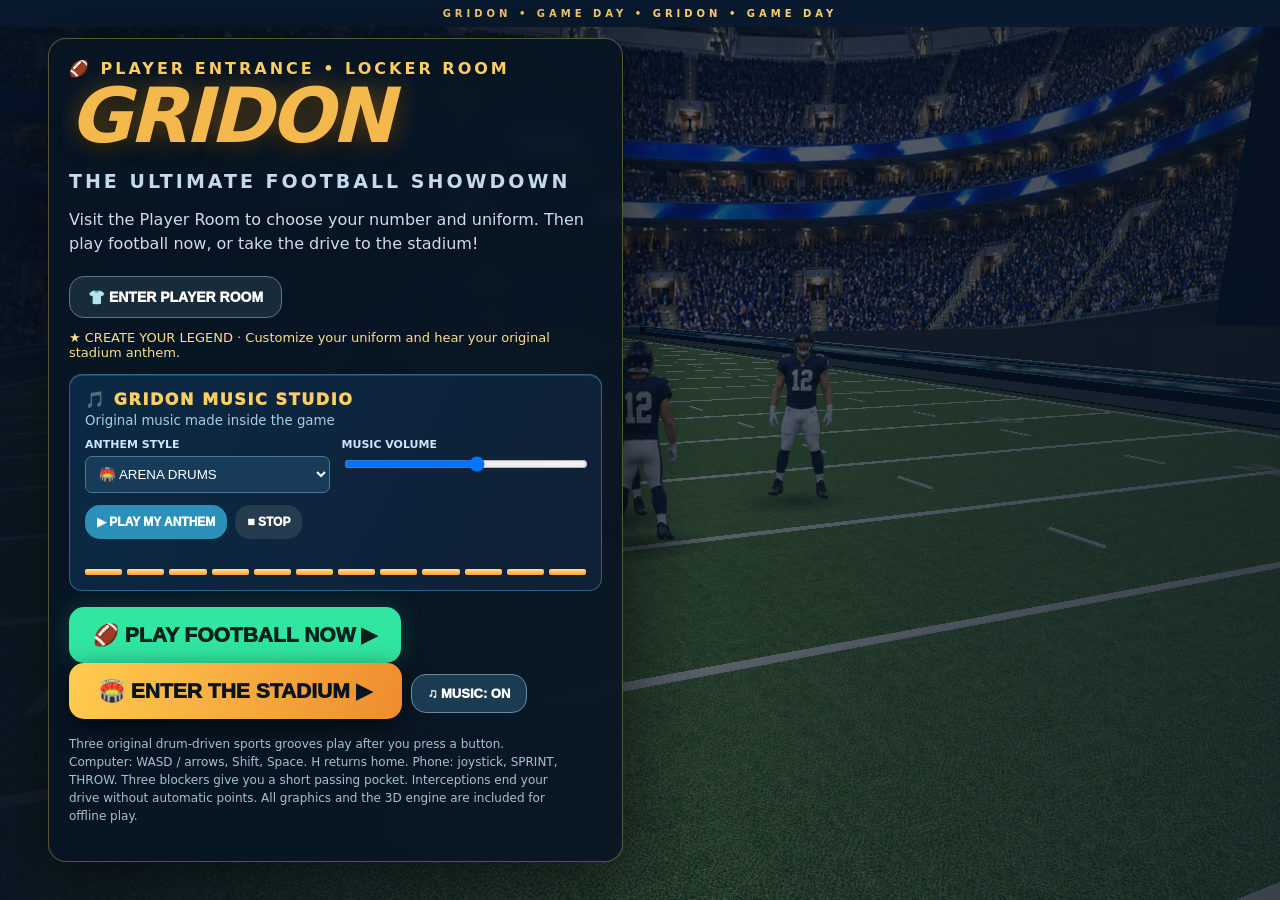
==== v1/index.html @ 4cc2a51d "Add files via upload add Version Selector.  Now V1 (Gridon 17) and V2 (Gridon v18)" ====
<!doctype html><html lang="en"><head><meta charset="utf-8"><meta name="viewport" content="width=device-width,initial-scale=1,maximum-scale=1,user-scalable=no"><title>GRIDON V17 | Fair Passing & Pocket</title><style>*{box-sizing:border-box}body{margin:0;overflow:hidden;background:#081420;color:white;font-family:system-ui,Arial;touch-action:none}canvas{display:block}#hud{position:fixed;top:0;left:0;right:0;display:flex;justify-content:space-between;gap:8px;padding:10px 15px;background:linear-gradient(#061422ee,#06142255);font-weight:900;z-index:4;pointer-events:none}#hud div{background:#06192dbb;border:1px solid #ffffff35;border-radius:10px;padding:7px 10px}#msg{position:fixed;top:22%;left:50%;transform:translateX(-50%);text-align:center;font-size:clamp(23px,5vw,55px);font-weight:1000;text-shadow:0 3px 14px #000;z-index:3;pointer-events:none}#intro{position:fixed;inset:0;z-index:10;display:flex;align-items:center;justify-content:center;background:linear-gradient(145deg,#06111de8,#0d3053e8);text-align:center;padding:24px}#intro section{max-width:650px}h1{font-size:clamp(38px,8vw,76px);line-height:1;margin:0 0 12px;color:#f4b94d;text-shadow:0 4px 20px #000}button{border:0;border-radius:15px;background:#f4b94d;color:#071422;padding:14px 24px;font-weight:1000;font-size:18px;cursor:pointer}#controls{position:fixed;bottom:20px;left:0;right:0;display:flex;justify-content:space-between;align-items:end;padding:0 22px;z-index:5;pointer-events:none}.pad{width:145px;height:145px;border:2px solid #ffffff65;background:#ffffff20;border-radius:50%;position:relative;pointer-events:auto;touch-action:none}.nub{width:55px;height:55px;border-radius:50%;background:#f4b94ddd;position:absolute;left:43px;top:43px;box-shadow:0 0 20px #0006}.actions{display:flex;gap:12px;align-items:end;pointer-events:auto}.actions button{width:82px;height:82px;border-radius:50%;padding:6px;font-size:13px;box-shadow:0 4px 16px #0009}.actions #sprint{background:#56c2ee}.actions #pass{background:#f4b94d}#pause{position:fixed;right:12px;top:76px;z-index:5;background:#ffffffc9;font-size:14px;padding:8px 12px}#help{position:fixed;left:14px;bottom:7px;font-size:11px;color:#ffffffa8;pointer-events:none}@media(hover:hover) and (pointer:fine){#controls{opacity:.4}.pad{display:none}#help{bottom:12px}}@media(max-width:600px){#hud{font-size:11px;padding:7px 5px}#hud div{padding:5px}#controls{bottom:20px;padding:0 10px}.pad{width:125px;height:125px}.nub{left:34px;top:34px}.actions button{width:68px;height:68px;font-size:11px}#help{display:none}}#intro{background:linear-gradient(90deg,#071321f5,#071321a8 55%,#071321c9);text-align:left;overflow:auto;align-items:center;justify-content:flex-start;padding:clamp(14px,4vw,48px)}#intro section{max-width:920px;width:100%;position:relative}#intro h1{font-size:clamp(38px,6vw,76px);letter-spacing:-3px}#intro h2{letter-spacing:3px;color:#7ed8ff;font-size:clamp(12px,2vw,19px)}#intro p{line-height:1.5;color:#d2dce8}#custom{display:grid;grid-template-columns:1fr 1fr;gap:12px;max-width:530px;margin:20px 0}#custom label{font-size:12px;font-weight:900;letter-spacing:1px;color:#c7d4e6}#custom select,#custom input{display:block;margin-top:5px;width:100%;padding:12px;background:#112943;color:white;border:1px solid #47708c;border-radius:9px;font-size:16px}#custom .wide{grid-column:1/-1}#start{background:linear-gradient(110deg,#ffcc50,#ef8b2e);font-size:21px;padding:16px 30px;box-shadow:0 8px 28px #0009}#musicToggle{background:#1b3b53;color:#fff;border:1px solid #668da4;font-size:13px;padding:11px 16px;margin-left:9px}#intro .eyebrow{color:#ffce61;font-weight:900;letter-spacing:3px}#intro .tip{font-size:12px;max-width:500px;color:#a7c1d0}#intro .preview{font-size:13px;color:#ffdd92}#intro .panel{background:#061626ba;border:1px solid #7293a044;border-radius:18px;padding:20px;max-width:575px;backdrop-filter:blur(8px)}@media(max-width:550px){#intro{align-items:flex-start}#intro .panel{padding:14px}#custom{gap:8px}#intro h1{letter-spacing:-1px}#musicToggle{margin:9px 0 0}} 
.musicStudio{margin:14px 0;padding:15px;border:1px solid #4baed977;border-radius:13px;background:linear-gradient(120deg,#0b2945,#102035);box-shadow:inset 0 1px #ffffff22}.studioTitle{font-weight:1000;letter-spacing:1.6px;color:#ffce63}.studioTitle small{display:block;font-weight:500;letter-spacing:0;color:#a7cde2;margin:4px 0 10px}.studioGrid{display:grid;grid-template-columns:1fr 1fr;gap:12px}.studioGrid label{font-size:11px;color:#cde4fa;font-weight:800}.studioGrid select,.studioGrid input{width:100%;margin-top:5px}.studioGrid select{padding:9px;background:#183b59;color:white;border:1px solid #487996;border-radius:7px}.musicButtons{display:flex;gap:8px;margin-top:12px}.musicButtons button{padding:10px 12px;font-size:12px;background:#2b91bb;color:white}.musicButtons button:last-child{background:#243b50}.eq{display:flex;align-items:end;gap:5px;height:26px;margin-top:10px}.eq i{flex:1;height:22%;background:linear-gradient(#ffe391,#ff9e38);border-radius:2px;animation:equalize .65s ease-in-out infinite alternate;animation-play-state:paused}.eq.playing i{animation-play-state:running}.eq i:nth-child(3n){animation-duration:.37s}.eq i:nth-child(4n){animation-duration:.9s}@keyframes equalize{from{height:12%}to{height:100%}}#intro h1{font-style:italic;text-shadow:0 0 25px #f5a72a66,0 5px 18px #000}#intro .panel{border-color:#ffcf6555;box-shadow:0 15px 70px #0008}#intro:before{content:'GRIDON  •  GAME DAY  •  GRIDON  •  GAME DAY';position:fixed;top:0;left:0;right:0;text-align:center;letter-spacing:4px;font-size:10px;font-weight:900;color:#ffcd6d;background:#091a2e;padding:8px;z-index:0}#intro section{z-index:1}@media(max-width:500px){.studioGrid{grid-template-columns:1fr}.musicStudio{padding:10px}}
</style><style id="gameMusicStyle">#gameMusic{position:fixed;right:12px;top:116px;z-index:8;background:#071c31e8;border:1px solid #6c9cbb88;border-radius:12px;padding:9px;color:white;font:700 12px system-ui,Arial;display:flex;flex-direction:column;gap:7px;min-width:178px;box-shadow:0 4px 15px #0007}#gameMusic .musicRow{display:flex;align-items:center;justify-content:space-between;gap:9px}#gameMusic button{font-size:12px;border-radius:8px;padding:7px 9px;background:#255b78;color:#fff}#gameMusic select{width:100%;font-size:13px;padding:8px 5px;border-radius:7px;background:#163850;color:#fff;border:1px solid #7da2b4}#gameMusic .musicSwitch{background:#137d63}#gameMusic .musicSwitch.off{background:#6a3441}@media(max-width:600px){#gameMusic{right:8px;top:83px;min-width:155px;padding:7px}#pause{top:48px!important}}@media(max-height:480px){#gameMusic{top:43px;right:84px;min-width:140px}#pause{top:43px!important}}</style><style>#roofButton{position:fixed;bottom:12px;left:50%;transform:translateX(-50%);z-index:8;background:#163d58;color:white;border:2px solid #65d7f3;border-radius:12px;padding:11px 14px;font-size:13px;min-width:145px;touch-action:manipulation}#roofButton:disabled{opacity:.55}#roofButton:active{background:#176d8d}@media(max-width:480px){#roofButton{min-width:112px;font-size:11px;padding:10px 6px}}</style><style id="roundStyles">#roundBadge{position:fixed;top:78px;left:12px;z-index:8;color:#fff;background:#0b253bdc;border:1px solid #75d9ff;border-radius:9px;padding:8px 12px;font:800 14px system-ui}#walkScreen{position:fixed;inset:0;z-index:30;background:linear-gradient(140deg,#07121e,#1b3248 60%,#080e16);display:none;align-items:center;justify-content:center;flex-direction:column;color:white;text-align:center;font-family:system-ui}#walkScreen h1{font-size:clamp(27px,6vw,58px);margin:8px}#walkScreen p{max-width:470px;padding:0 18px}#walkScreen button{font-size:18px;background:#e7af3c;color:#121924;border:0;border-radius:14px;padding:16px 25px;font-weight:900}#roundEnd{position:fixed;inset:0;z-index:35;background:#061523ed;display:none;align-items:center;justify-content:center;flex-direction:column;text-align:center;color:white;font-family:system-ui;padding:20px}#roundEnd h1{font-size:clamp(30px,7vw,70px);color:#f5c44c;margin:10px}#roundEnd button{background:#f4c34a;color:#101b2b;border:0;border-radius:12px;padding:16px 26px;font-size:19px;font-weight:900}#roundEnd p{max-width:500px}@media(max-width:600px){#roundBadge{top:50px;font-size:11px;padding:5px 8px}}</style><style>#lookZone{position:fixed;right:0;top:29%;width:48%;height:42%;z-index:4;touch-action:none;display:none}#lookHint{position:fixed;right:14px;bottom:120px;z-index:6;font:700 12px system-ui;color:#fff;background:#102c46a8;border-radius:9px;padding:7px 9px;pointer-events:none;display:none}@media(pointer:coarse){#lookZone,#lookHint{display:block}}#lookZone{pointer-events:none}body.inLocker #lookZone{pointer-events:auto}body.inLocker #lookHint{display:block}</style><style>#driveHUD{position:fixed;left:50%;transform:translateX(-50%);top:19%;z-index:9;background:#091c32e8;border:1px solid #f7c64e;border-radius:14px;padding:12px;text-align:center;display:none;max-width:85vw;font-weight:800}#driveSkip{position:fixed;bottom:180px;right:15px;z-index:9;display:none;background:#f5c44a;font-size:13px;padding:11px}body.inDrive #driveHUD,body.inDrive #driveSkip{display:block}body.inDrive #roofButton,body.inDrive #gameMusic{display:none}body.inDrive #pass{display:none}body.inDrive #sprint{background:#e8ad35}#driveHUD small{display:block;font-size:12px;font-weight:500;margin-top:5px}</style><style>body{background:#06111e}#lookHint{display:none!important}body.inLocker #lookHint{display:block!important}#controls{padding-bottom:env(safe-area-inset-bottom)}#hud{padding-top:max(10px,env(safe-area-inset-top))}#intro .panel{background:#071524e8}#intro h2{color:#c4d9ed}#mobilePlay{box-shadow:0 0 25px #31e6a130}@media(max-width:600px){#gameMusic{min-width:115px;width:125px;font-size:10px}#gameMusic select{padding:5px;font-size:11px}#gameMusic label{display:none}#msg{top:27%;font-size:25px}#intro:before{display:none}}@media(max-height:500px){#intro{padding:12px;align-items:flex-start}#intro .panel{max-width:100%}#custom{margin:8px 0}.musicStudio{display:none}#intro p{margin:8px 0}#intro h1{font-size:34px}#controls{bottom:10px}.pad{width:105px;height:105px}.actions button{width:65px;height:65px}}</style><style>html,body{height:100%;overscroll-behavior:none;-webkit-user-select:none;user-select:none;-webkit-touch-callout:none}button,.pad,#lookZone{touch-action:none;-webkit-tap-highlight-color:transparent}#intro{touch-action:pan-y;overscroll-behavior:contain;height:100dvh}#intro input{user-select:text}#renderNotice{position:fixed;z-index:40;left:50%;top:15%;transform:translateX(-50%);max-width:90vw;background:#071524f2;border:1px solid #f4b94d;border-radius:12px;padding:15px;text-align:center;font-weight:700}#renderNotice[hidden]{display:none}#controls{bottom:max(14px,env(safe-area-inset-bottom))}#msg{pointer-events:none}@media(max-height:500px){#gameMusic{right:118px;top:43px;min-width:140px;width:155px}#pause{right:10px;min-width:90px}#help{display:none}}</style><style>#uniformRoom{position:fixed;inset:0;z-index:25;color:#fff;pointer-events:none;font-family:system-ui,Arial}#uniformRoom[hidden]{display:none}#uniformRoom header{position:absolute;left:0;right:0;top:0;z-index:3;height:80px;padding:18px 28px;display:flex;justify-content:space-between;align-items:center;background:linear-gradient(#000,#0000);pointer-events:auto}.roomBrand{font-style:italic;font-size:23px;font-weight:1000;letter-spacing:-1px}.roomBrand b{font-style:normal;font-size:10px;letter-spacing:2px;margin-left:12px;color:#9299a6}#saveUniform{font-size:12px;letter-spacing:.8px;padding:12px 16px;border-radius:8px;background:#f4b94d;color:#101014}#uniformStage{position:absolute;left:0;top:76px;bottom:118px;right:370px;pointer-events:auto;touch-action:none;cursor:grab}#uniformStage:active{cursor:grabbing}#uniformPreviewInfo{position:absolute;left:0;right:370px;bottom:22px;text-align:center}.roomEyebrow{font-size:9px;font-weight:800;letter-spacing:3px;color:#8d96a4}#uniformPreviewInfo h2{font-size:20px;letter-spacing:1px;margin:6px 0 10px}.roomTurn{display:flex;justify-content:center;align-items:center;gap:17px;font-size:9px;letter-spacing:2px;color:#85909f}.roomTurn button{pointer-events:auto;background:#14161c;border:1px solid #363943;color:#fff;border-radius:50%;width:33px;height:33px;padding:0;font-size:22px}#uniformOptions{position:absolute;right:20px;top:92px;bottom:24px;width:330px;overflow:auto;padding:22px;background:#101116;border:1px solid #292c35;border-radius:14px;pointer-events:auto;touch-action:pan-y;overscroll-behavior:contain}#uniformOptions h2{font-size:24px;margin:0 0 6px;letter-spacing:-.8px}#uniformOptions p{font-size:12px;color:#8d96a4;margin:0 0 22px}#uniformOptions #custom{display:flex;flex-direction:column;gap:18px;margin:0;max-width:none}#uniformOptions #custom label{font-size:10px;letter-spacing:1.5px;font-weight:800;color:#aeb4c0}#uniformOptions select,#uniformOptions input{display:block;width:100%;padding:10px 12px;font-size:15px;margin-top:7px;border:1px solid #363945;border-radius:7px;background:#1a1c23;color:#fff}#uniformOptions input{touch-action:manipulation;user-select:text;font-size:16px}.uniformSwatches{display:flex;flex-wrap:wrap;gap:9px;margin-top:10px}.uniformSwatches button{width:27px;height:27px;padding:0;border-radius:50%;background:var(--swatch);border:2px solid #525561;color:#fff;font-size:12px;outline:2px solid transparent;outline-offset:2px}.uniformSwatches button.selected{outline-color:#f4b94d;border-color:#fff}#openUniformMenu{background:#172b3b;color:#fff;border:1px solid #617588;font-size:14px;padding:12px 18px;margin:4px 0 12px}#openUniformGame{position:fixed;z-index:8;top:122px;left:12px;border:1px solid #63768b;background:#0b253be8;color:white;font-size:11px;border-radius:8px;padding:9px 11px}.inUniformRoom #hud,.inUniformRoom #roundBadge,.inUniformRoom #controls,.inUniformRoom #msg,.inUniformRoom #pause,.inUniformRoom #gameMusic,.inUniformRoom #openUniformGame,.inUniformRoom #help,.inUniformRoom #lookHint,.inUniformRoom #driveHUD,.inUniformRoom #driveSkip,.inUniformRoom #lockerHint,.inUniformRoom #skipLocker,.inUniformRoom #roundEnd{display:none!important}
@media(max-width:650px){#uniformRoom header{height:62px;padding:12px 14px}.roomBrand{font-size:20px}.roomBrand b{font-size:8px;margin-left:7px;letter-spacing:1px}#saveUniform{font-size:10px;padding:10px}#uniformStage{top:58px;left:0;right:0;height:33dvh;bottom:auto}#uniformPreviewInfo{top:calc(58px + 32dvh);left:0;right:0;bottom:auto}#uniformPreviewInfo .roomEyebrow{display:none}#uniformPreviewInfo h2{font-size:15px;margin:0 0 5px}.roomTurn{gap:12px}.roomTurn button{width:25px;height:25px;font-size:18px}#uniformOptions{left:12px;right:12px;top:calc(58px + 33dvh + 61px);bottom:12px;width:auto;padding:16px}#uniformOptions h2{font-size:19px}#uniformOptions p{margin-bottom:16px}#uniformOptions #custom{gap:14px}.uniformSwatches button{width:30px;height:30px}#openUniformGame{top:86px;left:8px;font-size:10px;padding:8px}}
@media(max-height:500px) and (min-width:651px){#uniformRoom header{height:58px;padding:10px 18px}#uniformStage{top:55px;bottom:84px;right:340px}#uniformOptions{top:62px;bottom:12px;width:300px;padding:15px}#uniformPreviewInfo{right:340px;bottom:10px}#uniformPreviewInfo .roomEyebrow{display:none}#uniformPreviewInfo h2{font-size:15px;margin:3px}#uniformOptions p{margin-bottom:12px}#openUniformGame{top:116px}}

body.inUniformRoom{touch-action:pan-y}
</style><style>#homeGame{position:fixed;z-index:8;top:122px;left:147px;padding:9px 11px;border:1px solid #63768b;border-radius:8px;background:#0b253be8;color:#fff;font-size:11px;touch-action:manipulation}
.inUniformRoom #homeGame,.inHome #homeGame,.inHome #hud,.inHome #roundBadge,.inHome #controls,.inHome #pause,.inHome #gameMusic,.inHome #openUniformGame,.inHome #msg,.inHome #help{display:none!important}
@media(max-width:650px){#homeGame{top:86px;left:124px;font-size:10px;padding:8px}}
</style><link rel="stylesheet" href="version-nav.css"><script defer src="version-nav.js"></script></head><body class="inHome"><div id="driveHUD">🚙 DRIVE TO THE GRIDON STADIUM<small>W / ↑ or joystick UP = gas · A/D or joystick LEFT/RIGHT = steer · S / ↓ = brake</small><div id="driveDistance">DISTANCE: 190 m</div></div><button id="driveSkip" type="button">SKIP DRIVE ▶</button><div id="lookZone" aria-label="Swipe here to look around"></div><div id="lookHint">↔ SWIPE TO TURN</div><div id="hud"><div id="score">HOME 0 · AWAY 0</div><div id="down">1ST & 10</div><div id="yard">BALL ON 20</div><div id="clock">02:00</div></div><div id="msg"></div><div id="roundBadge">ROUND 1 / 5</div><div id="lockerHint" style="display:none;position:fixed;z-index:7;top:74px;left:50%;transform:translateX(-50%);padding:10px 16px;border-radius:12px;background:#061a2be8;border:1px solid #d8b45a;color:white;text-align:center;font:800 13px system-ui;max-width:80vw">DETAILED LOCKER ROOM · Walk toward the glowing EXIT to enter the field!<br><span style="font-weight:400">WASD / arrows to move · Q/E or swipe right side to turn</span></div><button id="skipLocker" type="button" style="display:none;position:fixed;z-index:9;bottom:160px;right:18px;background:#e4af42;color:#091b29;font-size:12px;padding:10px">ENTER FIELD ▶</button><div id="roundEnd"><h1 id="roundTitle">ROUND COMPLETE!</h1><p id="roundSummary"></p><button id="nextRound" type="button">NEXT ROUND ▶</button></div><button id="homeGame" type="button" title="Quit to home (H)">HOME · H</button><button id="pause">PAUSE</button><div id="gameMusic" aria-label="In-game music controls"><div class="musicRow"><span>🎵 MUSIC</span><button type="button" id="gameMusicToggle" class="musicSwitch" aria-pressed="true">ON</button></div><label for="gameAnthem">SONG</label><select id="gameAnthem" aria-label="Choose music"><option value="hype">Arena Drums</option><option value="trap">Halftime Bass</option><option value="retro">Championship Beat</option></select></div><button id="roofButton" type="button" disabled>OPEN ROOF</button><div id="controls"><div class="pad" id="pad"><div class="nub" id="nub"></div></div><div class="actions"><button id="sprint">SPRINT</button><button id="pass">THROW</button></div></div><div id="help">WASD / arrows: move · Q/E: turn in locker room · SHIFT: sprint · SPACE: throw · P: pause · R: restart · H: home / quit</div><div id="renderNotice" hidden role="status"></div><div id="uniformRoom" hidden aria-label="Player room">
 <header><span class="roomBrand">GRIDON <b>PLAYER ROOM</b></span><button id="saveUniform" type="button">SAVE &amp; RETURN ✓</button></header>
 <div id="uniformStage" aria-label="Drag to see four player views"></div>
 <div id="uniformPreviewInfo"><div class="roomEyebrow">BUILD YOUR SUPERSTAR</div><h2 id="roomPlayerLabel">SUPERSTAR · #12</h2><div class="roomTurn"><button id="turnUniformLeft" type="button" aria-label="Turn player left">↶</button><span>DRAG FOR 4 VIEWS</span><button id="turnUniformRight" type="button" aria-label="Turn player right">↷</button></div></div>
 <aside id="uniformOptions"><h2>MAKE IT YOURS.</h2><p>Your colors. Your number. Your player.</p></aside>
</div>
<button id="openUniformGame" type="button">👕 PLAYER ROOM</button>
<div id="intro"><section><div class="panel"><div class="eyebrow">🏈 PLAYER ENTRANCE • LOCKER ROOM</div><h1>GRIDON</h1><h2>THE ULTIMATE FOOTBALL SHOWDOWN</h2><p>Visit the Player Room to choose your number and uniform. Then play football now, or take the drive to the stadium!</p><button id="openUniformMenu" type="button">👕 ENTER PLAYER ROOM</button><div id="custom"><label>JERSEY COLOR<select id="jersey"><option value="royal">Navy Blue</option><option value="red">Crimson Red</option><option value="green">Emerald Green</option><option value="purple">Royal Purple</option><option value="black">Midnight Black</option><option value="orange">Bright Orange</option><option value="white">Ice White</option></select></label><label>HELMET<select id="helmet"><option value="match">Match Jersey</option><option value="white">White</option><option value="black">Black</option><option value="gold">Gold</option><option value="silver">Silver</option><option value="royal">Navy Blue</option><option value="red">Red</option><option value="green">Green</option><option value="purple">Purple</option><option value="orange">Orange</option></select></label><label>JERSEY NUMBER<input id="number" type="number" inputmode="numeric" min="0" max="99" step="1" value="12"></label><label>PANTS<select id="pants"><option value="white">White</option><option value="black">Black</option><option value="gold">Gold</option><option value="match">Team Color</option><option value="royal">Navy Blue</option><option value="red">Red</option><option value="green">Green</option><option value="purple">Purple</option><option value="orange">Orange</option></select></label><label class="wide">YOUR PLAYER NAME<input id="playerName" maxlength="14" value="SUPERSTAR" placeholder="Your player name"></label></div><div class="preview">★ CREATE YOUR LEGEND · Customize your uniform and hear your original stadium anthem.</div><div class="musicStudio"><div class="studioTitle">🎵 GRIDON MUSIC STUDIO <small>Original music made inside the game</small></div><div class="studioGrid"><label>ANTHEM STYLE<select id="anthem"><option value="hype">🏟️ ARENA DRUMS</option><option value="trap">🥁 HALFTIME BASS</option><option value="retro">⚡ CHAMPIONSHIP BEAT</option></select></label><label>MUSIC VOLUME<input id="volume" type="range" min="0" max="100" value="55"></label></div><div class="musicButtons"><button id="previewMusic" type="button">▶ PLAY MY ANTHEM</button><button id="stopMusic" type="button">■ STOP</button></div><div class="eq" id="eq"><i></i><i></i><i></i><i></i><i></i><i></i><i></i><i></i><i></i><i></i><i></i><i></i></div></div><p><button id="mobilePlay" type="button" style="background:#31e6a1;color:#08211d;font-size:21px;min-height:56px">🏈 PLAY FOOTBALL NOW ▶</button> <button id="start">🏟️ ENTER THE STADIUM ▶</button><button id="musicToggle">♫ MUSIC: ON</button></p><p class="tip">Three original drum-driven sports grooves play after you press a button. Computer: WASD / arrows, Shift, Space. H returns home. Phone: joystick, SPRINT, THROW. Three blockers give you a short passing pocket. Interceptions end your drive without automatic points. All graphics and the 3D engine are included for offline play.</p><p id="error" style="color:#ffb3b3"></p></div></section></div><script>
window.addEventListener('error',function(e){var el=document.getElementById('error');if(el)el.textContent='GAME ERROR: '+(e.message||'Unknown error')+' — Please send me this message.'});
window.addEventListener('error',function(e){var el=document.getElementById('error');if(el)el.textContent='GAME ERROR: '+(e.message||'Unknown error')});window.addEventListener('unhandledrejection',function(e){var el=document.getElementById('error');if(el)el.textContent='GAME ERROR: '+String(e.reason||'Loading failed')});
</script><script>/**
 * @license
 * Copyright 2010-2023 Three.js Authors
 * SPDX-License-Identifier: MIT
 */
!function(t,e){"object"==typeof exports&&"undefined"!=typeof module?e(exports):"function"==typeof define&&define.amd?define(["exports"],e):e((t="undefined"!=typeof globalThis?globalThis:t||self).THREE={})}(this,(function(t){"use strict";const e="149",i=100,n=300,r=301,s=302,a=303,o=304,l=306,c=1e3,h=1001,u=1002,d=1003,p=1004,m=1005,f=1006,g=1007,v=1008,x=1009,_=1012,y=1014,M=1015,b=1016,S=1020,w=1023,T=1026,A=1027,E=33776,C=33777,L=33778,R=33779,P=35840,I=35841,D=35842,N=35843,O=37492,z=37496,U=37808,B=37809,F=37810,k=37811,G=37812,V=37813,H=37814,W=37815,j=37816,q=37817,X=37818,Y=37819,Z=37820,J=37821,K=36492,$=36284,Q=36285,tt=36286,et=2300,it=2301,nt=2302,rt=2400,st=2401,at=2402,ot=2500,lt=2501,ct=3e3,ht=3001,ut="srgb",dt="srgb-linear",pt=7680,mt=35044,ft="300 es",gt=1035;class vt{addEventListener(t,e){void 0===this._listeners&&(this._listeners={});const i=this._listeners;void 0===i[t]&&(i[t]=[]),-1===i[t].indexOf(e)&&i[t].push(e)}hasEventListener(t,e){if(void 0===this._listeners)return!1;const i=this._listeners;return void 0!==i[t]&&-1!==i[t].indexOf(e)}removeEventListener(t,e){if(void 0===this._listeners)return;const i=this._listeners[t];if(void 0!==i){const t=i.indexOf(e);-1!==t&&i.splice(t,1)}}dispatchEvent(t){if(void 0===this._listeners)return;const e=this._listeners[t.type];if(void 0!==e){t.target=this;const i=e.slice(0);for(let e=0,n=i.length;e<n;e++)i[e].call(this,t);t.target=null}}}const xt=["00","01","02","03","04","05","06","07","08","09","0a","0b","0c","0d","0e","0f","10","11","12","13","14","15","16","17","18","19","1a","1b","1c","1d","1e","1f","20","21","22","23","24","25","26","27","28","29","2a","2b","2c","2d","2e","2f","30","31","32","33","34","35","36","37","38","39","3a","3b","3c","3d","3e","3f","40","41","42","43","44","45","46","47","48","49","4a","4b","4c","4d","4e","4f","50","51","52","53","54","55","56","57","58","59","5a","5b","5c","5d","5e","5f","60","61","62","63","64","65","66","67","68","69","6a","6b","6c","6d","6e","6f","70","71","72","73","74","75","76","77","78","79","7a","7b","7c","7d","7e","7f","80","81","82","83","84","85","86","87","88","89","8a","8b","8c","8d","8e","8f","90","91","92","93","94","95","96","97","98","99","9a","9b","9c","9d","9e","9f","a0","a1","a2","a3","a4","a5","a6","a7","a8","a9","aa","ab","ac","ad","ae","af","b0","b1","b2","b3","b4","b5","b6","b7","b8","b9","ba","bb","bc","bd","be","bf","c0","c1","c2","c3","c4","c5","c6","c7","c8","c9","ca","cb","cc","cd","ce","cf","d0","d1","d2","d3","d4","d5","d6","d7","d8","d9","da","db","dc","dd","de","df","e0","e1","e2","e3","e4","e5","e6","e7","e8","e9","ea","eb","ec","ed","ee","ef","f0","f1","f2","f3","f4","f5","f6","f7","f8","f9","fa","fb","fc","fd","fe","ff"];let _t=1234567;const yt=Math.PI/180,Mt=180/Math.PI;function bt(){const t=4294967295*Math.random()|0,e=4294967295*Math.random()|0,i=4294967295*Math.random()|0,n=4294967295*Math.random()|0;return(xt[255&t]+xt[t>>8&255]+xt[t>>16&255]+xt[t>>24&255]+"-"+xt[255&e]+xt[e>>8&255]+"-"+xt[e>>16&15|64]+xt[e>>24&255]+"-"+xt[63&i|128]+xt[i>>8&255]+"-"+xt[i>>16&255]+xt[i>>24&255]+xt[255&n]+xt[n>>8&255]+xt[n>>16&255]+xt[n>>24&255]).toLowerCase()}function St(t,e,i){return Math.max(e,Math.min(i,t))}function wt(t,e){return(t%e+e)%e}function Tt(t,e,i){return(1-i)*t+i*e}function At(t){return 0==(t&t-1)&&0!==t}function Et(t){return Math.pow(2,Math.ceil(Math.log(t)/Math.LN2))}function Ct(t){return Math.pow(2,Math.floor(Math.log(t)/Math.LN2))}function Lt(t,e){switch(e.constructor){case Float32Array:return t;case Uint16Array:return t/65535;case Uint8Array:return t/255;case Int16Array:return Math.max(t/32767,-1);case Int8Array:return Math.max(t/127,-1);default:throw new Error("Invalid component type.")}}function Rt(t,e){switch(e.constructor){case Float32Array:return t;case Uint16Array:return Math.round(65535*t);case Uint8Array:return Math.round(255*t);case Int16Array:return Math.round(32767*t);case Int8Array:return Math.round(127*t);default:throw new Error("Invalid component type.")}}var Pt=Object.freeze({__proto__:null,DEG2RAD:yt,RAD2DEG:Mt,ceilPowerOfTwo:Et,clamp:St,damp:function(t,e,i,n){return Tt(t,e,1-Math.exp(-i*n))},degToRad:function(t){return t*yt},denormalize:Lt,euclideanModulo:wt,floorPowerOfTwo:Ct,generateUUID:bt,inverseLerp:function(t,e,i){return t!==e?(i-t)/(e-t):0},isPowerOfTwo:At,lerp:Tt,mapLinear:function(t,e,i,n,r){return n+(t-e)*(r-n)/(i-e)},normalize:Rt,pingpong:function(t,e=1){return e-Math.abs(wt(t,2*e)-e)},radToDeg:function(t){return t*Mt},randFloat:function(t,e){return t+Math.random()*(e-t)},randFloatSpread:function(t){return t*(.5-Math.random())},randInt:function(t,e){return t+Math.floor(Math.random()*(e-t+1))},seededRandom:function(t){void 0!==t&&(_t=t);let e=_t+=1831565813;return e=Math.imul(e^e>>>15,1|e),e^=e+Math.imul(e^e>>>7,61|e),((e^e>>>14)>>>0)/4294967296},setQuaternionFromProperEuler:function(t,e,i,n,r){const s=Math.cos,a=Math.sin,o=s(i/2),l=a(i/2),c=s((e+n)/2),h=a((e+n)/2),u=s((e-n)/2),d=a((e-n)/2),p=s((n-e)/2),m=a((n-e)/2);switch(r){case"XYX":t.set(o*h,l*u,l*d,o*c);break;case"YZY":t.set(l*d,o*h,l*u,o*c);break;case"ZXZ":t.set(l*u,l*d,o*h,o*c);break;case"XZX":t.set(o*h,l*m,l*p,o*c);break;case"YXY":t.set(l*p,o*h,l*m,o*c);break;case"ZYZ":t.set(l*m,l*p,o*h,o*c);break;default:console.warn("THREE.MathUtils: .setQuaternionFromProperEuler() encountered an unknown order: "+r)}},smootherstep:function(t,e,i){return t<=e?0:t>=i?1:(t=(t-e)/(i-e))*t*t*(t*(6*t-15)+10)},smoothstep:function(t,e,i){return t<=e?0:t>=i?1:(t=(t-e)/(i-e))*t*(3-2*t)}});class It{constructor(t=0,e=0){It.prototype.isVector2=!0,this.x=t,this.y=e}get width(){return this.x}set width(t){this.x=t}get height(){return this.y}set height(t){this.y=t}set(t,e){return this.x=t,this.y=e,this}setScalar(t){return this.x=t,this.y=t,this}setX(t){return this.x=t,this}setY(t){return this.y=t,this}setComponent(t,e){switch(t){case 0:this.x=e;break;case 1:this.y=e;break;default:throw new Error("index is out of range: "+t)}return this}getComponent(t){switch(t){case 0:return this.x;case 1:return this.y;default:throw new Error("index is out of range: "+t)}}clone(){return new this.constructor(this.x,this.y)}copy(t){return this.x=t.x,this.y=t.y,this}add(t){return this.x+=t.x,this.y+=t.y,this}addScalar(t){return this.x+=t,this.y+=t,this}addVectors(t,e){return this.x=t.x+e.x,this.y=t.y+e.y,this}addScaledVector(t,e){return this.x+=t.x*e,this.y+=t.y*e,this}sub(t){return this.x-=t.x,this.y-=t.y,this}subScalar(t){return this.x-=t,this.y-=t,this}subVectors(t,e){return this.x=t.x-e.x,this.y=t.y-e.y,this}multiply(t){return this.x*=t.x,this.y*=t.y,this}multiplyScalar(t){return this.x*=t,this.y*=t,this}divide(t){return this.x/=t.x,this.y/=t.y,this}divideScalar(t){return this.multiplyScalar(1/t)}applyMatrix3(t){const e=this.x,i=this.y,n=t.elements;return this.x=n[0]*e+n[3]*i+n[6],this.y=n[1]*e+n[4]*i+n[7],this}min(t){return this.x=Math.min(this.x,t.x),this.y=Math.min(this.y,t.y),this}max(t){return this.x=Math.max(this.x,t.x),this.y=Math.max(this.y,t.y),this}clamp(t,e){return this.x=Math.max(t.x,Math.min(e.x,this.x)),this.y=Math.max(t.y,Math.min(e.y,this.y)),this}clampScalar(t,e){return this.x=Math.max(t,Math.min(e,this.x)),this.y=Math.max(t,Math.min(e,this.y)),this}clampLength(t,e){const i=this.length();return this.divideScalar(i||1).multiplyScalar(Math.max(t,Math.min(e,i)))}floor(){return this.x=Math.floor(this.x),this.y=Math.floor(this.y),this}ceil(){return this.x=Math.ceil(this.x),this.y=Math.ceil(this.y),this}round(){return this.x=Math.round(this.x),this.y=Math.round(this.y),this}roundToZero(){return this.x=this.x<0?Math.ceil(this.x):Math.floor(this.x),this.y=this.y<0?Math.ceil(this.y):Math.floor(this.y),this}negate(){return this.x=-this.x,this.y=-this.y,this}dot(t){return this.x*t.x+this.y*t.y}cross(t){return this.x*t.y-this.y*t.x}lengthSq(){return this.x*this.x+this.y*this.y}length(){return Math.sqrt(this.x*this.x+this.y*this.y)}manhattanLength(){return Math.abs(this.x)+Math.abs(this.y)}normalize(){return this.divideScalar(this.length()||1)}angle(){return Math.atan2(-this.y,-this.x)+Math.PI}distanceTo(t){return Math.sqrt(this.distanceToSquared(t))}distanceToSquared(t){const e=this.x-t.x,i=this.y-t.y;return e*e+i*i}manhattanDistanceTo(t){return Math.abs(this.x-t.x)+Math.abs(this.y-t.y)}setLength(t){return this.normalize().multiplyScalar(t)}lerp(t,e){return this.x+=(t.x-this.x)*e,this.y+=(t.y-this.y)*e,this}lerpVectors(t,e,i){return this.x=t.x+(e.x-t.x)*i,this.y=t.y+(e.y-t.y)*i,this}equals(t){return t.x===this.x&&t.y===this.y}fromArray(t,e=0){return this.x=t[e],this.y=t[e+1],this}toArray(t=[],e=0){return t[e]=this.x,t[e+1]=this.y,t}fromBufferAttribute(t,e){return this.x=t.getX(e),this.y=t.getY(e),this}rotateAround(t,e){const i=Math.cos(e),n=Math.sin(e),r=this.x-t.x,s=this.y-t.y;return this.x=r*i-s*n+t.x,this.y=r*n+s*i+t.y,this}random(){return this.x=Math.random(),this.y=Math.random(),this}*[Symbol.iterator](){yield this.x,yield this.y}}class Dt{constructor(){Dt.prototype.isMatrix3=!0,this.elements=[1,0,0,0,1,0,0,0,1]}set(t,e,i,n,r,s,a,o,l){const c=this.elements;return c[0]=t,c[1]=n,c[2]=a,c[3]=e,c[4]=r,c[5]=o,c[6]=i,c[7]=s,c[8]=l,this}identity(){return this.set(1,0,0,0,1,0,0,0,1),this}copy(t){const e=this.elements,i=t.elements;return e[0]=i[0],e[1]=i[1],e[2]=i[2],e[3]=i[3],e[4]=i[4],e[5]=i[5],e[6]=i[6],e[7]=i[7],e[8]=i[8],this}extractBasis(t,e,i){return t.setFromMatrix3Column(this,0),e.setFromMatrix3Column(this,1),i.setFromMatrix3Column(this,2),this}setFromMatrix4(t){const e=t.elements;return this.set(e[0],e[4],e[8],e[1],e[5],e[9],e[2],e[6],e[10]),this}multiply(t){return this.multiplyMatrices(this,t)}premultiply(t){return this.multiplyMatrices(t,this)}multiplyMatrices(t,e){const i=t.elements,n=e.elements,r=this.elements,s=i[0],a=i[3],o=i[6],l=i[1],c=i[4],h=i[7],u=i[2],d=i[5],p=i[8],m=n[0],f=n[3],g=n[6],v=n[1],x=n[4],_=n[7],y=n[2],M=n[5],b=n[8];return r[0]=s*m+a*v+o*y,r[3]=s*f+a*x+o*M,r[6]=s*g+a*_+o*b,r[1]=l*m+c*v+h*y,r[4]=l*f+c*x+h*M,r[7]=l*g+c*_+h*b,r[2]=u*m+d*v+p*y,r[5]=u*f+d*x+p*M,r[8]=u*g+d*_+p*b,this}multiplyScalar(t){const e=this.elements;return e[0]*=t,e[3]*=t,e[6]*=t,e[1]*=t,e[4]*=t,e[7]*=t,e[2]*=t,e[5]*=t,e[8]*=t,this}determinant(){const t=this.elements,e=t[0],i=t[1],n=t[2],r=t[3],s=t[4],a=t[5],o=t[6],l=t[7],c=t[8];return e*s*c-e*a*l-i*r*c+i*a*o+n*r*l-n*s*o}invert(){const t=this.elements,e=t[0],i=t[1],n=t[2],r=t[3],s=t[4],a=t[5],o=t[6],l=t[7],c=t[8],h=c*s-a*l,u=a*o-c*r,d=l*r-s*o,p=e*h+i*u+n*d;if(0===p)return this.set(0,0,0,0,0,0,0,0,0);const m=1/p;return t[0]=h*m,t[1]=(n*l-c*i)*m,t[2]=(a*i-n*s)*m,t[3]=u*m,t[4]=(c*e-n*o)*m,t[5]=(n*r-a*e)*m,t[6]=d*m,t[7]=(i*o-l*e)*m,t[8]=(s*e-i*r)*m,this}transpose(){let t;const e=this.elements;return t=e[1],e[1]=e[3],e[3]=t,t=e[2],e[2]=e[6],e[6]=t,t=e[5],e[5]=e[7],e[7]=t,this}getNormalMatrix(t){return this.setFromMatrix4(t).invert().transpose()}transposeIntoArray(t){const e=this.elements;return t[0]=e[0],t[1]=e[3],t[2]=e[6],t[3]=e[1],t[4]=e[4],t[5]=e[7],t[6]=e[2],t[7]=e[5],t[8]=e[8],this}setUvTransform(t,e,i,n,r,s,a){const o=Math.cos(r),l=Math.sin(r);return this.set(i*o,i*l,-i*(o*s+l*a)+s+t,-n*l,n*o,-n*(-l*s+o*a)+a+e,0,0,1),this}scale(t,e){return this.premultiply(Nt.makeScale(t,e)),this}rotate(t){return this.premultiply(Nt.makeRotation(-t)),this}translate(t,e){return this.premultiply(Nt.makeTranslation(t,e)),this}makeTranslation(t,e){return this.set(1,0,t,0,1,e,0,0,1),this}makeRotation(t){const e=Math.cos(t),i=Math.sin(t);return this.set(e,-i,0,i,e,0,0,0,1),this}makeScale(t,e){return this.set(t,0,0,0,e,0,0,0,1),this}equals(t){const e=this.elements,i=t.elements;for(let t=0;t<9;t++)if(e[t]!==i[t])return!1;return!0}fromArray(t,e=0){for(let i=0;i<9;i++)this.elements[i]=t[i+e];return this}toArray(t=[],e=0){const i=this.elements;return t[e]=i[0],t[e+1]=i[1],t[e+2]=i[2],t[e+3]=i[3],t[e+4]=i[4],t[e+5]=i[5],t[e+6]=i[6],t[e+7]=i[7],t[e+8]=i[8],t}clone(){return(new this.constructor).fromArray(this.elements)}}const Nt=new Dt;function Ot(t){for(let e=t.length-1;e>=0;--e)if(t[e]>=65535)return!0;return!1}const zt={Int8Array:Int8Array,Uint8Array:Uint8Array,Uint8ClampedArray:Uint8ClampedArray,Int16Array:Int16Array,Uint16Array:Uint16Array,Int32Array:Int32Array,Uint32Array:Uint32Array,Float32Array:Float32Array,Float64Array:Float64Array};function Ut(t,e){return new zt[t](e)}function Bt(t){return document.createElementNS("http://www.w3.org/1999/xhtml",t)}function Ft(t){return t<.04045?.0773993808*t:Math.pow(.9478672986*t+.0521327014,2.4)}function kt(t){return t<.0031308?12.92*t:1.055*Math.pow(t,.41666)-.055}const Gt={[ut]:{[dt]:Ft},[dt]:{[ut]:kt}},Vt={legacyMode:!0,get workingColorSpace(){return dt},set workingColorSpace(t){console.warn("THREE.ColorManagement: .workingColorSpace is readonly.")},convert:function(t,e,i){if(this.legacyMode||e===i||!e||!i)return t;if(Gt[e]&&void 0!==Gt[e][i]){const n=Gt[e][i];return t.r=n(t.r),t.g=n(t.g),t.b=n(t.b),t}throw new Error("Unsupported color space conversion.")},fromWorkingColorSpace:function(t,e){return this.convert(t,this.workingColorSpace,e)},toWorkingColorSpace:function(t,e){return this.convert(t,e,this.workingColorSpace)}},Ht={aliceblue:15792383,antiquewhite:16444375,aqua:65535,aquamarine:8388564,azure:15794175,beige:16119260,bisque:16770244,black:0,blanchedalmond:16772045,blue:255,blueviolet:9055202,brown:10824234,burlywood:14596231,cadetblue:6266528,chartreuse:8388352,chocolate:13789470,coral:16744272,cornflowerblue:6591981,cornsilk:16775388,crimson:14423100,cyan:65535,darkblue:139,darkcyan:35723,darkgoldenrod:12092939,darkgray:11119017,darkgreen:25600,darkgrey:11119017,darkkhaki:12433259,darkmagenta:9109643,darkolivegreen:5597999,darkorange:16747520,darkorchid:10040012,darkred:9109504,darksalmon:15308410,darkseagreen:9419919,darkslateblue:4734347,darkslategray:3100495,darkslategrey:3100495,darkturquoise:52945,darkviolet:9699539,deeppink:16716947,deepskyblue:49151,dimgray:6908265,dimgrey:6908265,dodgerblue:2003199,firebrick:11674146,floralwhite:16775920,forestgreen:2263842,fuchsia:16711935,gainsboro:14474460,ghostwhite:16316671,gold:16766720,goldenrod:14329120,gray:8421504,green:32768,greenyellow:11403055,grey:8421504,honeydew:15794160,hotpink:16738740,indianred:13458524,indigo:4915330,ivory:16777200,khaki:15787660,lavender:15132410,lavenderblush:16773365,lawngreen:8190976,lemonchiffon:16775885,lightblue:11393254,lightcoral:15761536,lightcyan:14745599,lightgoldenrodyellow:16448210,lightgray:13882323,lightgreen:9498256,lightgrey:13882323,lightpink:16758465,lightsalmon:16752762,lightseagreen:2142890,lightskyblue:8900346,lightslategray:7833753,lightslategrey:7833753,lightsteelblue:11584734,lightyellow:16777184,lime:65280,limegreen:3329330,linen:16445670,magenta:16711935,maroon:8388608,mediumaquamarine:6737322,mediumblue:205,mediumorchid:12211667,mediumpurple:9662683,mediumseagreen:3978097,mediumslateblue:8087790,mediumspringgreen:64154,mediumturquoise:4772300,mediumvioletred:13047173,midnightblue:1644912,mintcream:16121850,mistyrose:16770273,moccasin:16770229,navajowhite:16768685,navy:128,oldlace:16643558,olive:8421376,olivedrab:7048739,orange:16753920,orangered:16729344,orchid:14315734,palegoldenrod:15657130,palegreen:10025880,paleturquoise:11529966,palevioletred:14381203,papayawhip:16773077,peachpuff:16767673,peru:13468991,pink:16761035,plum:14524637,powderblue:11591910,purple:8388736,rebeccapurple:6697881,red:16711680,rosybrown:12357519,royalblue:4286945,saddlebrown:9127187,salmon:16416882,sandybrown:16032864,seagreen:3050327,seashell:16774638,sienna:10506797,silver:12632256,skyblue:8900331,slateblue:6970061,slategray:7372944,slategrey:7372944,snow:16775930,springgreen:65407,steelblue:4620980,tan:13808780,teal:32896,thistle:14204888,tomato:16737095,turquoise:4251856,violet:15631086,wheat:16113331,white:16777215,whitesmoke:16119285,yellow:16776960,yellowgreen:10145074},Wt={r:0,g:0,b:0},jt={h:0,s:0,l:0},qt={h:0,s:0,l:0};function Xt(t,e,i){return i<0&&(i+=1),i>1&&(i-=1),i<1/6?t+6*(e-t)*i:i<.5?e:i<2/3?t+6*(e-t)*(2/3-i):t}function Yt(t,e){return e.r=t.r,e.g=t.g,e.b=t.b,e}class Zt{constructor(t,e,i){return this.isColor=!0,this.r=1,this.g=1,this.b=1,void 0===e&&void 0===i?this.set(t):this.setRGB(t,e,i)}set(t){return t&&t.isColor?this.copy(t):"number"==typeof t?this.setHex(t):"string"==typeof t&&this.setStyle(t),this}setScalar(t){return this.r=t,this.g=t,this.b=t,this}setHex(t,e=ut){return t=Math.floor(t),this.r=(t>>16&255)/255,this.g=(t>>8&255)/255,this.b=(255&t)/255,Vt.toWorkingColorSpace(this,e),this}setRGB(t,e,i,n=Vt.workingColorSpace){return this.r=t,this.g=e,this.b=i,Vt.toWorkingColorSpace(this,n),this}setHSL(t,e,i,n=Vt.workingColorSpace){if(t=wt(t,1),e=St(e,0,1),i=St(i,0,1),0===e)this.r=this.g=this.b=i;else{const n=i<=.5?i*(1+e):i+e-i*e,r=2*i-n;this.r=Xt(r,n,t+1/3),this.g=Xt(r,n,t),this.b=Xt(r,n,t-1/3)}return Vt.toWorkingColorSpace(this,n),this}setStyle(t,e=ut){function i(e){void 0!==e&&parseFloat(e)<1&&console.warn("THREE.Color: Alpha component of "+t+" will be ignored.")}let n;if(n=/^((?:rgb|hsl)a?)\(([^\)]*)\)/.exec(t)){let t;const r=n[1],s=n[2];switch(r){case"rgb":case"rgba":if(t=/^\s*(\d+)\s*,\s*(\d+)\s*,\s*(\d+)\s*(?:,\s*(\d*\.?\d+)\s*)?$/.exec(s))return this.r=Math.min(255,parseInt(t[1],10))/255,this.g=Math.min(255,parseInt(t[2],10))/255,this.b=Math.min(255,parseInt(t[3],10))/255,Vt.toWorkingColorSpace(this,e),i(t[4]),this;if(t=/^\s*(\d+)\%\s*,\s*(\d+)\%\s*,\s*(\d+)\%\s*(?:,\s*(\d*\.?\d+)\s*)?$/.exec(s))return this.r=Math.min(100,parseInt(t[1],10))/100,this.g=Math.min(100,parseInt(t[2],10))/100,this.b=Math.min(100,parseInt(t[3],10))/100,Vt.toWorkingColorSpace(this,e),i(t[4]),this;break;case"hsl":case"hsla":if(t=/^\s*(\d*\.?\d+)\s*,\s*(\d*\.?\d+)\%\s*,\s*(\d*\.?\d+)\%\s*(?:,\s*(\d*\.?\d+)\s*)?$/.exec(s)){const n=parseFloat(t[1])/360,r=parseFloat(t[2])/100,s=parseFloat(t[3])/100;return i(t[4]),this.setHSL(n,r,s,e)}}}else if(n=/^\#([A-Fa-f\d]+)$/.exec(t)){const t=n[1],i=t.length;if(3===i)return this.r=parseInt(t.charAt(0)+t.charAt(0),16)/255,this.g=parseInt(t.charAt(1)+t.charAt(1),16)/255,this.b=parseInt(t.charAt(2)+t.charAt(2),16)/255,Vt.toWorkingColorSpace(this,e),this;if(6===i)return this.r=parseInt(t.charAt(0)+t.charAt(1),16)/255,this.g=parseInt(t.charAt(2)+t.charAt(3),16)/255,this.b=parseInt(t.charAt(4)+t.charAt(5),16)/255,Vt.toWorkingColorSpace(this,e),this}return t&&t.length>0?this.setColorName(t,e):this}setColorName(t,e=ut){const i=Ht[t.toLowerCase()];return void 0!==i?this.setHex(i,e):console.warn("THREE.Color: Unknown color "+t),this}clone(){return new this.constructor(this.r,this.g,this.b)}copy(t){return this.r=t.r,this.g=t.g,this.b=t.b,this}copySRGBToLinear(t){return this.r=Ft(t.r),this.g=Ft(t.g),this.b=Ft(t.b),this}copyLinearToSRGB(t){return this.r=kt(t.r),this.g=kt(t.g),this.b=kt(t.b),this}convertSRGBToLinear(){return this.copySRGBToLinear(this),this}convertLinearToSRGB(){return this.copyLinearToSRGB(this),this}getHex(t=ut){return Vt.fromWorkingColorSpace(Yt(this,Wt),t),St(255*Wt.r,0,255)<<16^St(255*Wt.g,0,255)<<8^St(255*Wt.b,0,255)<<0}getHexString(t=ut){return("000000"+this.getHex(t).toString(16)).slice(-6)}getHSL(t,e=Vt.workingColorSpace){Vt.fromWorkingColorSpace(Yt(this,Wt),e);const i=Wt.r,n=Wt.g,r=Wt.b,s=Math.max(i,n,r),a=Math.min(i,n,r);let o,l;const c=(a+s)/2;if(a===s)o=0,l=0;else{const t=s-a;switch(l=c<=.5?t/(s+a):t/(2-s-a),s){case i:o=(n-r)/t+(n<r?6:0);break;case n:o=(r-i)/t+2;break;case r:o=(i-n)/t+4}o/=6}return t.h=o,t.s=l,t.l=c,t}getRGB(t,e=Vt.workingColorSpace){return Vt.fromWorkingColorSpace(Yt(this,Wt),e),t.r=Wt.r,t.g=Wt.g,t.b=Wt.b,t}getStyle(t=ut){return Vt.fromWorkingColorSpace(Yt(this,Wt),t),t!==ut?`color(${t} ${Wt.r} ${Wt.g} ${Wt.b})`:`rgb(${255*Wt.r|0},${255*Wt.g|0},${255*Wt.b|0})`}offsetHSL(t,e,i){return this.getHSL(jt),jt.h+=t,jt.s+=e,jt.l+=i,this.setHSL(jt.h,jt.s,jt.l),this}add(t){return this.r+=t.r,this.g+=t.g,this.b+=t.b,this}addColors(t,e){return this.r=t.r+e.r,this.g=t.g+e.g,this.b=t.b+e.b,this}addScalar(t){return this.r+=t,this.g+=t,this.b+=t,this}sub(t){return this.r=Math.max(0,this.r-t.r),this.g=Math.max(0,this.g-t.g),this.b=Math.max(0,this.b-t.b),this}multiply(t){return this.r*=t.r,this.g*=t.g,this.b*=t.b,this}multiplyScalar(t){return this.r*=t,this.g*=t,this.b*=t,this}lerp(t,e){return this.r+=(t.r-this.r)*e,this.g+=(t.g-this.g)*e,this.b+=(t.b-this.b)*e,this}lerpColors(t,e,i){return this.r=t.r+(e.r-t.r)*i,this.g=t.g+(e.g-t.g)*i,this.b=t.b+(e.b-t.b)*i,this}lerpHSL(t,e){this.getHSL(jt),t.getHSL(qt);const i=Tt(jt.h,qt.h,e),n=Tt(jt.s,qt.s,e),r=Tt(jt.l,qt.l,e);return this.setHSL(i,n,r),this}equals(t){return t.r===this.r&&t.g===this.g&&t.b===this.b}fromArray(t,e=0){return this.r=t[e],this.g=t[e+1],this.b=t[e+2],this}toArray(t=[],e=0){return t[e]=this.r,t[e+1]=this.g,t[e+2]=this.b,t}fromBufferAttribute(t,e){return this.r=t.getX(e),this.g=t.getY(e),this.b=t.getZ(e),this}toJSON(){return this.getHex()}*[Symbol.iterator](){yield this.r,yield this.g,yield this.b}}let Jt;Zt.NAMES=Ht;class Kt{static getDataURL(t){if(/^data:/i.test(t.src))return t.src;if("undefined"==typeof HTMLCanvasElement)return t.src;let e;if(t instanceof HTMLCanvasElement)e=t;else{void 0===Jt&&(Jt=Bt("canvas")),Jt.width=t.width,Jt.height=t.height;const i=Jt.getContext("2d");t instanceof ImageData?i.putImageData(t,0,0):i.drawImage(t,0,0,t.width,t.height),e=Jt}return e.width>2048||e.height>2048?(console.warn("THREE.ImageUtils.getDataURL: Image converted to jpg for performance reasons",t),e.toDataURL("image/jpeg",.6)):e.toDataURL("image/png")}static sRGBToLinear(t){if("undefined"!=typeof HTMLImageElement&&t instanceof HTMLImageElement||"undefined"!=typeof HTMLCanvasElement&&t instanceof HTMLCanvasElement||"undefined"!=typeof ImageBitmap&&t instanceof ImageBitmap){const e=Bt("canvas");e.width=t.width,e.height=t.height;const i=e.getContext("2d");i.drawImage(t,0,0,t.width,t.height);const n=i.getImageData(0,0,t.width,t.height),r=n.data;for(let t=0;t<r.length;t++)r[t]=255*Ft(r[t]/255);return i.putImageData(n,0,0),e}if(t.data){const e=t.data.slice(0);for(let t=0;t<e.length;t++)e instanceof Uint8Array||e instanceof Uint8ClampedArray?e[t]=Math.floor(255*Ft(e[t]/255)):e[t]=Ft(e[t]);return{data:e,width:t.width,height:t.height}}return console.warn("THREE.ImageUtils.sRGBToLinear(): Unsupported image type. No color space conversion applied."),t}}class $t{constructor(t=null){this.isSource=!0,this.uuid=bt(),this.data=t,this.version=0}set needsUpdate(t){!0===t&&this.version++}toJSON(t){const e=void 0===t||"string"==typeof t;if(!e&&void 0!==t.images[this.uuid])return t.images[this.uuid];const i={uuid:this.uuid,url:""},n=this.data;if(null!==n){let t;if(Array.isArray(n)){t=[];for(let e=0,i=n.length;e<i;e++)n[e].isDataTexture?t.push(Qt(n[e].image)):t.push(Qt(n[e]))}else t=Qt(n);i.url=t}return e||(t.images[this.uuid]=i),i}}function Qt(t){return"undefined"!=typeof HTMLImageElement&&t instanceof HTMLImageElement||"undefined"!=typeof HTMLCanvasElement&&t instanceof HTMLCanvasElement||"undefined"!=typeof ImageBitmap&&t instanceof ImageBitmap?Kt.getDataURL(t):t.data?{data:Array.from(t.data),width:t.width,height:t.height,type:t.data.constructor.name}:(console.warn("THREE.Texture: Unable to serialize Texture."),{})}let te=0;class ee extends vt{constructor(t=ee.DEFAULT_IMAGE,e=ee.DEFAULT_MAPPING,i=1001,n=1001,r=1006,s=1008,a=1023,o=1009,l=ee.DEFAULT_ANISOTROPY,c=3e3){super(),this.isTexture=!0,Object.defineProperty(this,"id",{value:te++}),this.uuid=bt(),this.name="",this.source=new $t(t),this.mipmaps=[],this.mapping=e,this.wrapS=i,this.wrapT=n,this.magFilter=r,this.minFilter=s,this.anisotropy=l,this.format=a,this.internalFormat=null,this.type=o,this.offset=new It(0,0),this.repeat=new It(1,1),this.center=new It(0,0),this.rotation=0,this.matrixAutoUpdate=!0,this.matrix=new Dt,this.generateMipmaps=!0,this.premultiplyAlpha=!1,this.flipY=!0,this.unpackAlignment=4,this.encoding=c,this.userData={},this.version=0,this.onUpdate=null,this.isRenderTargetTexture=!1,this.needsPMREMUpdate=!1}get image(){return this.source.data}set image(t){this.source.data=t}updateMatrix(){this.matrix.setUvTransform(this.offset.x,this.offset.y,this.repeat.x,this.repeat.y,this.rotation,this.center.x,this.center.y)}clone(){return(new this.constructor).copy(this)}copy(t){return this.name=t.name,this.source=t.source,this.mipmaps=t.mipmaps.slice(0),this.mapping=t.mapping,this.wrapS=t.wrapS,this.wrapT=t.wrapT,this.magFilter=t.magFilter,this.minFilter=t.minFilter,this.anisotropy=t.anisotropy,this.format=t.format,this.internalFormat=t.internalFormat,this.type=t.type,this.offset.copy(t.offset),this.repeat.copy(t.repeat),this.center.copy(t.center),this.rotation=t.rotation,this.matrixAutoUpdate=t.matrixAutoUpdate,this.matrix.copy(t.matrix),this.generateMipmaps=t.generateMipmaps,this.premultiplyAlpha=t.premultiplyAlpha,this.flipY=t.flipY,this.unpackAlignment=t.unpackAlignment,this.encoding=t.encoding,this.userData=JSON.parse(JSON.stringify(t.userData)),this.needsUpdate=!0,this}toJSON(t){const e=void 0===t||"string"==typeof t;if(!e&&void 0!==t.textures[this.uuid])return t.textures[this.uuid];const i={metadata:{version:4.5,type:"Texture",generator:"Texture.toJSON"},uuid:this.uuid,name:this.name,image:this.source.toJSON(t).uuid,mapping:this.mapping,repeat:[this.repeat.x,this.repeat.y],offset:[this.offset.x,this.offset.y],center:[this.center.x,this.center.y],rotation:this.rotation,wrap:[this.wrapS,this.wrapT],format:this.format,type:this.type,encoding:this.encoding,minFilter:this.minFilter,magFilter:this.magFilter,anisotropy:this.anisotropy,flipY:this.flipY,generateMipmaps:this.generateMipmaps,premultiplyAlpha:this.premultiplyAlpha,unpackAlignment:this.unpackAlignment};return Object.keys(this.userData).length>0&&(i.userData=this.userData),e||(t.textures[this.uuid]=i),i}dispose(){this.dispatchEvent({type:"dispose"})}transformUv(t){if(this.mapping!==n)return t;if(t.applyMatrix3(this.matrix),t.x<0||t.x>1)switch(this.wrapS){case c:t.x=t.x-Math.floor(t.x);break;case h:t.x=t.x<0?0:1;break;case u:1===Math.abs(Math.floor(t.x)%2)?t.x=Math.ceil(t.x)-t.x:t.x=t.x-Math.floor(t.x)}if(t.y<0||t.y>1)switch(this.wrapT){case c:t.y=t.y-Math.floor(t.y);break;case h:t.y=t.y<0?0:1;break;case u:1===Math.abs(Math.floor(t.y)%2)?t.y=Math.ceil(t.y)-t.y:t.y=t.y-Math.floor(t.y)}return this.flipY&&(t.y=1-t.y),t}set needsUpdate(t){!0===t&&(this.version++,this.source.needsUpdate=!0)}}ee.DEFAULT_IMAGE=null,ee.DEFAULT_MAPPING=n,ee.DEFAULT_ANISOTROPY=1;class ie{constructor(t=0,e=0,i=0,n=1){ie.prototype.isVector4=!0,this.x=t,this.y=e,this.z=i,this.w=n}get width(){return this.z}set width(t){this.z=t}get height(){return this.w}set height(t){this.w=t}set(t,e,i,n){return this.x=t,this.y=e,this.z=i,this.w=n,this}setScalar(t){return this.x=t,this.y=t,this.z=t,this.w=t,this}setX(t){return this.x=t,this}setY(t){return this.y=t,this}setZ(t){return this.z=t,this}setW(t){return this.w=t,this}setComponent(t,e){switch(t){case 0:this.x=e;break;case 1:this.y=e;break;case 2:this.z=e;break;case 3:this.w=e;break;default:throw new Error("index is out of range: "+t)}return this}getComponent(t){switch(t){case 0:return this.x;case 1:return this.y;case 2:return this.z;case 3:return this.w;default:throw new Error("index is out of range: "+t)}}clone(){return new this.constructor(this.x,this.y,this.z,this.w)}copy(t){return this.x=t.x,this.y=t.y,this.z=t.z,this.w=void 0!==t.w?t.w:1,this}add(t){return this.x+=t.x,this.y+=t.y,this.z+=t.z,this.w+=t.w,this}addScalar(t){return this.x+=t,this.y+=t,this.z+=t,this.w+=t,this}addVectors(t,e){return this.x=t.x+e.x,this.y=t.y+e.y,this.z=t.z+e.z,this.w=t.w+e.w,this}addScaledVector(t,e){return this.x+=t.x*e,this.y+=t.y*e,this.z+=t.z*e,this.w+=t.w*e,this}sub(t){return this.x-=t.x,this.y-=t.y,this.z-=t.z,this.w-=t.w,this}subScalar(t){return this.x-=t,this.y-=t,this.z-=t,this.w-=t,this}subVectors(t,e){return this.x=t.x-e.x,this.y=t.y-e.y,this.z=t.z-e.z,this.w=t.w-e.w,this}multiply(t){return this.x*=t.x,this.y*=t.y,this.z*=t.z,this.w*=t.w,this}multiplyScalar(t){return this.x*=t,this.y*=t,this.z*=t,this.w*=t,this}applyMatrix4(t){const e=this.x,i=this.y,n=this.z,r=this.w,s=t.elements;return this.x=s[0]*e+s[4]*i+s[8]*n+s[12]*r,this.y=s[1]*e+s[5]*i+s[9]*n+s[13]*r,this.z=s[2]*e+s[6]*i+s[10]*n+s[14]*r,this.w=s[3]*e+s[7]*i+s[11]*n+s[15]*r,this}divideScalar(t){return this.multiplyScalar(1/t)}setAxisAngleFromQuaternion(t){this.w=2*Math.acos(t.w);const e=Math.sqrt(1-t.w*t.w);return e<1e-4?(this.x=1,this.y=0,this.z=0):(this.x=t.x/e,this.y=t.y/e,this.z=t.z/e),this}setAxisAngleFromRotationMatrix(t){let e,i,n,r;const s=.01,a=.1,o=t.elements,l=o[0],c=o[4],h=o[8],u=o[1],d=o[5],p=o[9],m=o[2],f=o[6],g=o[10];if(Math.abs(c-u)<s&&Math.abs(h-m)<s&&Math.abs(p-f)<s){if(Math.abs(c+u)<a&&Math.abs(h+m)<a&&Math.abs(p+f)<a&&Math.abs(l+d+g-3)<a)return this.set(1,0,0,0),this;e=Math.PI;const t=(l+1)/2,o=(d+1)/2,v=(g+1)/2,x=(c+u)/4,_=(h+m)/4,y=(p+f)/4;return t>o&&t>v?t<s?(i=0,n=.707106781,r=.707106781):(i=Math.sqrt(t),n=x/i,r=_/i):o>v?o<s?(i=.707106781,n=0,r=.707106781):(n=Math.sqrt(o),i=x/n,r=y/n):v<s?(i=.707106781,n=.707106781,r=0):(r=Math.sqrt(v),i=_/r,n=y/r),this.set(i,n,r,e),this}let v=Math.sqrt((f-p)*(f-p)+(h-m)*(h-m)+(u-c)*(u-c));return Math.abs(v)<.001&&(v=1),this.x=(f-p)/v,this.y=(h-m)/v,this.z=(u-c)/v,this.w=Math.acos((l+d+g-1)/2),this}min(t){return this.x=Math.min(this.x,t.x),this.y=Math.min(this.y,t.y),this.z=Math.min(this.z,t.z),this.w=Math.min(this.w,t.w),this}max(t){return this.x=Math.max(this.x,t.x),this.y=Math.max(this.y,t.y),this.z=Math.max(this.z,t.z),this.w=Math.max(this.w,t.w),this}clamp(t,e){return this.x=Math.max(t.x,Math.min(e.x,this.x)),this.y=Math.max(t.y,Math.min(e.y,this.y)),this.z=Math.max(t.z,Math.min(e.z,this.z)),this.w=Math.max(t.w,Math.min(e.w,this.w)),this}clampScalar(t,e){return this.x=Math.max(t,Math.min(e,this.x)),this.y=Math.max(t,Math.min(e,this.y)),this.z=Math.max(t,Math.min(e,this.z)),this.w=Math.max(t,Math.min(e,this.w)),this}clampLength(t,e){const i=this.length();return this.divideScalar(i||1).multiplyScalar(Math.max(t,Math.min(e,i)))}floor(){return this.x=Math.floor(this.x),this.y=Math.floor(this.y),this.z=Math.floor(this.z),this.w=Math.floor(this.w),this}ceil(){return this.x=Math.ceil(this.x),this.y=Math.ceil(this.y),this.z=Math.ceil(this.z),this.w=Math.ceil(this.w),this}round(){return this.x=Math.round(this.x),this.y=Math.round(this.y),this.z=Math.round(this.z),this.w=Math.round(this.w),this}roundToZero(){return this.x=this.x<0?Math.ceil(this.x):Math.floor(this.x),this.y=this.y<0?Math.ceil(this.y):Math.floor(this.y),this.z=this.z<0?Math.ceil(this.z):Math.floor(this.z),this.w=this.w<0?Math.ceil(this.w):Math.floor(this.w),this}negate(){return this.x=-this.x,this.y=-this.y,this.z=-this.z,this.w=-this.w,this}dot(t){return this.x*t.x+this.y*t.y+this.z*t.z+this.w*t.w}lengthSq(){return this.x*this.x+this.y*this.y+this.z*this.z+this.w*this.w}length(){return Math.sqrt(this.x*this.x+this.y*this.y+this.z*this.z+this.w*this.w)}manhattanLength(){return Math.abs(this.x)+Math.abs(this.y)+Math.abs(this.z)+Math.abs(this.w)}normalize(){return this.divideScalar(this.length()||1)}setLength(t){return this.normalize().multiplyScalar(t)}lerp(t,e){return this.x+=(t.x-this.x)*e,this.y+=(t.y-this.y)*e,this.z+=(t.z-this.z)*e,this.w+=(t.w-this.w)*e,this}lerpVectors(t,e,i){return this.x=t.x+(e.x-t.x)*i,this.y=t.y+(e.y-t.y)*i,this.z=t.z+(e.z-t.z)*i,this.w=t.w+(e.w-t.w)*i,this}equals(t){return t.x===this.x&&t.y===this.y&&t.z===this.z&&t.w===this.w}fromArray(t,e=0){return this.x=t[e],this.y=t[e+1],this.z=t[e+2],this.w=t[e+3],this}toArray(t=[],e=0){return t[e]=this.x,t[e+1]=this.y,t[e+2]=this.z,t[e+3]=this.w,t}fromBufferAttribute(t,e){return this.x=t.getX(e),this.y=t.getY(e),this.z=t.getZ(e),this.w=t.getW(e),this}random(){return this.x=Math.random(),this.y=Math.random(),this.z=Math.random(),this.w=Math.random(),this}*[Symbol.iterator](){yield this.x,yield this.y,yield this.z,yield this.w}}class ne extends vt{constructor(t=1,e=1,i={}){super(),this.isWebGLRenderTarget=!0,this.width=t,this.height=e,this.depth=1,this.scissor=new ie(0,0,t,e),this.scissorTest=!1,this.viewport=new ie(0,0,t,e);const n={width:t,height:e,depth:1};this.texture=new ee(n,i.mapping,i.wrapS,i.wrapT,i.magFilter,i.minFilter,i.format,i.type,i.anisotropy,i.encoding),this.texture.isRenderTargetTexture=!0,this.texture.flipY=!1,this.texture.generateMipmaps=void 0!==i.generateMipmaps&&i.generateMipmaps,this.texture.internalFormat=void 0!==i.internalFormat?i.internalFormat:null,this.texture.minFilter=void 0!==i.minFilter?i.minFilter:f,this.depthBuffer=void 0===i.depthBuffer||i.depthBuffer,this.stencilBuffer=void 0!==i.stencilBuffer&&i.stencilBuffer,this.depthTexture=void 0!==i.depthTexture?i.depthTexture:null,this.samples=void 0!==i.samples?i.samples:0}setSize(t,e,i=1){this.width===t&&this.height===e&&this.depth===i||(this.width=t,this.height=e,this.depth=i,this.texture.image.width=t,this.texture.image.height=e,this.texture.image.depth=i,this.dispose()),this.viewport.set(0,0,t,e),this.scissor.set(0,0,t,e)}clone(){return(new this.constructor).copy(this)}copy(t){this.width=t.width,this.height=t.height,this.depth=t.depth,this.viewport.copy(t.viewport),this.texture=t.texture.clone(),this.texture.isRenderTargetTexture=!0;const e=Object.assign({},t.texture.image);return this.texture.source=new $t(e),this.depthBuffer=t.depthBuffer,this.stencilBuffer=t.stencilBuffer,null!==t.depthTexture&&(this.depthTexture=t.depthTexture.clone()),this.samples=t.samples,this}dispose(){this.dispatchEvent({type:"dispose"})}}class re extends ee{constructor(t=null,e=1,i=1,n=1){super(null),this.isDataArrayTexture=!0,this.image={data:t,width:e,height:i,depth:n},this.magFilter=d,this.minFilter=d,this.wrapR=h,this.generateMipmaps=!1,this.flipY=!1,this.unpackAlignment=1}}class se extends ee{constructor(t=null,e=1,i=1,n=1){super(null),this.isData3DTexture=!0,this.image={data:t,width:e,height:i,depth:n},this.magFilter=d,this.minFilter=d,this.wrapR=h,this.generateMipmaps=!1,this.flipY=!1,this.unpackAlignment=1}}class ae{constructor(t=0,e=0,i=0,n=1){this.isQuaternion=!0,this._x=t,this._y=e,this._z=i,this._w=n}static slerpFlat(t,e,i,n,r,s,a){let o=i[n+0],l=i[n+1],c=i[n+2],h=i[n+3];const u=r[s+0],d=r[s+1],p=r[s+2],m=r[s+3];if(0===a)return t[e+0]=o,t[e+1]=l,t[e+2]=c,void(t[e+3]=h);if(1===a)return t[e+0]=u,t[e+1]=d,t[e+2]=p,void(t[e+3]=m);if(h!==m||o!==u||l!==d||c!==p){let t=1-a;const e=o*u+l*d+c*p+h*m,i=e>=0?1:-1,n=1-e*e;if(n>Number.EPSILON){const r=Math.sqrt(n),s=Math.atan2(r,e*i);t=Math.sin(t*s)/r,a=Math.sin(a*s)/r}const r=a*i;if(o=o*t+u*r,l=l*t+d*r,c=c*t+p*r,h=h*t+m*r,t===1-a){const t=1/Math.sqrt(o*o+l*l+c*c+h*h);o*=t,l*=t,c*=t,h*=t}}t[e]=o,t[e+1]=l,t[e+2]=c,t[e+3]=h}static multiplyQuaternionsFlat(t,e,i,n,r,s){const a=i[n],o=i[n+1],l=i[n+2],c=i[n+3],h=r[s],u=r[s+1],d=r[s+2],p=r[s+3];return t[e]=a*p+c*h+o*d-l*u,t[e+1]=o*p+c*u+l*h-a*d,t[e+2]=l*p+c*d+a*u-o*h,t[e+3]=c*p-a*h-o*u-l*d,t}get x(){return this._x}set x(t){this._x=t,this._onChangeCallback()}get y(){return this._y}set y(t){this._y=t,this._onChangeCallback()}get z(){return this._z}set z(t){this._z=t,this._onChangeCallback()}get w(){return this._w}set w(t){this._w=t,this._onChangeCallback()}set(t,e,i,n){return this._x=t,this._y=e,this._z=i,this._w=n,this._onChangeCallback(),this}clone(){return new this.constructor(this._x,this._y,this._z,this._w)}copy(t){return this._x=t.x,this._y=t.y,this._z=t.z,this._w=t.w,this._onChangeCallback(),this}setFromEuler(t,e){const i=t._x,n=t._y,r=t._z,s=t._order,a=Math.cos,o=Math.sin,l=a(i/2),c=a(n/2),h=a(r/2),u=o(i/2),d=o(n/2),p=o(r/2);switch(s){case"XYZ":this._x=u*c*h+l*d*p,this._y=l*d*h-u*c*p,this._z=l*c*p+u*d*h,this._w=l*c*h-u*d*p;break;case"YXZ":this._x=u*c*h+l*d*p,this._y=l*d*h-u*c*p,this._z=l*c*p-u*d*h,this._w=l*c*h+u*d*p;break;case"ZXY":this._x=u*c*h-l*d*p,this._y=l*d*h+u*c*p,this._z=l*c*p+u*d*h,this._w=l*c*h-u*d*p;break;case"ZYX":this._x=u*c*h-l*d*p,this._y=l*d*h+u*c*p,this._z=l*c*p-u*d*h,this._w=l*c*h+u*d*p;break;case"YZX":this._x=u*c*h+l*d*p,this._y=l*d*h+u*c*p,this._z=l*c*p-u*d*h,this._w=l*c*h-u*d*p;break;case"XZY":this._x=u*c*h-l*d*p,this._y=l*d*h-u*c*p,this._z=l*c*p+u*d*h,this._w=l*c*h+u*d*p;break;default:console.warn("THREE.Quaternion: .setFromEuler() encountered an unknown order: "+s)}return!1!==e&&this._onChangeCallback(),this}setFromAxisAngle(t,e){const i=e/2,n=Math.sin(i);return this._x=t.x*n,this._y=t.y*n,this._z=t.z*n,this._w=Math.cos(i),this._onChangeCallback(),this}setFromRotationMatrix(t){const e=t.elements,i=e[0],n=e[4],r=e[8],s=e[1],a=e[5],o=e[9],l=e[2],c=e[6],h=e[10],u=i+a+h;if(u>0){const t=.5/Math.sqrt(u+1);this._w=.25/t,this._x=(c-o)*t,this._y=(r-l)*t,this._z=(s-n)*t}else if(i>a&&i>h){const t=2*Math.sqrt(1+i-a-h);this._w=(c-o)/t,this._x=.25*t,this._y=(n+s)/t,this._z=(r+l)/t}else if(a>h){const t=2*Math.sqrt(1+a-i-h);this._w=(r-l)/t,this._x=(n+s)/t,this._y=.25*t,this._z=(o+c)/t}else{const t=2*Math.sqrt(1+h-i-a);this._w=(s-n)/t,this._x=(r+l)/t,this._y=(o+c)/t,this._z=.25*t}return this._onChangeCallback(),this}setFromUnitVectors(t,e){let i=t.dot(e)+1;return i<Number.EPSILON?(i=0,Math.abs(t.x)>Math.abs(t.z)?(this._x=-t.y,this._y=t.x,this._z=0,this._w=i):(this._x=0,this._y=-t.z,this._z=t.y,this._w=i)):(this._x=t.y*e.z-t.z*e.y,this._y=t.z*e.x-t.x*e.z,this._z=t.x*e.y-t.y*e.x,this._w=i),this.normalize()}angleTo(t){return 2*Math.acos(Math.abs(St(this.dot(t),-1,1)))}rotateTowards(t,e){const i=this.angleTo(t);if(0===i)return this;const n=Math.min(1,e/i);return this.slerp(t,n),this}identity(){return this.set(0,0,0,1)}invert(){return this.conjugate()}conjugate(){return this._x*=-1,this._y*=-1,this._z*=-1,this._onChangeCallback(),this}dot(t){return this._x*t._x+this._y*t._y+this._z*t._z+this._w*t._w}lengthSq(){return this._x*this._x+this._y*this._y+this._z*this._z+this._w*this._w}length(){return Math.sqrt(this._x*this._x+this._y*this._y+this._z*this._z+this._w*this._w)}normalize(){let t=this.length();return 0===t?(this._x=0,this._y=0,this._z=0,this._w=1):(t=1/t,this._x=this._x*t,this._y=this._y*t,this._z=this._z*t,this._w=this._w*t),this._onChangeCallback(),this}multiply(t){return this.multiplyQuaternions(this,t)}premultiply(t){return this.multiplyQuaternions(t,this)}multiplyQuaternions(t,e){const i=t._x,n=t._y,r=t._z,s=t._w,a=e._x,o=e._y,l=e._z,c=e._w;return this._x=i*c+s*a+n*l-r*o,this._y=n*c+s*o+r*a-i*l,this._z=r*c+s*l+i*o-n*a,this._w=s*c-i*a-n*o-r*l,this._onChangeCallback(),this}slerp(t,e){if(0===e)return this;if(1===e)return this.copy(t);const i=this._x,n=this._y,r=this._z,s=this._w;let a=s*t._w+i*t._x+n*t._y+r*t._z;if(a<0?(this._w=-t._w,this._x=-t._x,this._y=-t._y,this._z=-t._z,a=-a):this.copy(t),a>=1)return this._w=s,this._x=i,this._y=n,this._z=r,this;const o=1-a*a;if(o<=Number.EPSILON){const t=1-e;return this._w=t*s+e*this._w,this._x=t*i+e*this._x,this._y=t*n+e*this._y,this._z=t*r+e*this._z,this.normalize(),this._onChangeCallback(),this}const l=Math.sqrt(o),c=Math.atan2(l,a),h=Math.sin((1-e)*c)/l,u=Math.sin(e*c)/l;return this._w=s*h+this._w*u,this._x=i*h+this._x*u,this._y=n*h+this._y*u,this._z=r*h+this._z*u,this._onChangeCallback(),this}slerpQuaternions(t,e,i){return this.copy(t).slerp(e,i)}random(){const t=Math.random(),e=Math.sqrt(1-t),i=Math.sqrt(t),n=2*Math.PI*Math.random(),r=2*Math.PI*Math.random();return this.set(e*Math.cos(n),i*Math.sin(r),i*Math.cos(r),e*Math.sin(n))}equals(t){return t._x===this._x&&t._y===this._y&&t._z===this._z&&t._w===this._w}fromArray(t,e=0){return this._x=t[e],this._y=t[e+1],this._z=t[e+2],this._w=t[e+3],this._onChangeCallback(),this}toArray(t=[],e=0){return t[e]=this._x,t[e+1]=this._y,t[e+2]=this._z,t[e+3]=this._w,t}fromBufferAttribute(t,e){return this._x=t.getX(e),this._y=t.getY(e),this._z=t.getZ(e),this._w=t.getW(e),this}_onChange(t){return this._onChangeCallback=t,this}_onChangeCallback(){}*[Symbol.iterator](){yield this._x,yield this._y,yield this._z,yield this._w}}class oe{constructor(t=0,e=0,i=0){oe.prototype.isVector3=!0,this.x=t,this.y=e,this.z=i}set(t,e,i){return void 0===i&&(i=this.z),this.x=t,this.y=e,this.z=i,this}setScalar(t){return this.x=t,this.y=t,this.z=t,this}setX(t){return this.x=t,this}setY(t){return this.y=t,this}setZ(t){return this.z=t,this}setComponent(t,e){switch(t){case 0:this.x=e;break;case 1:this.y=e;break;case 2:this.z=e;break;default:throw new Error("index is out of range: "+t)}return this}getComponent(t){switch(t){case 0:return this.x;case 1:return this.y;case 2:return this.z;default:throw new Error("index is out of range: "+t)}}clone(){return new this.constructor(this.x,this.y,this.z)}copy(t){return this.x=t.x,this.y=t.y,this.z=t.z,this}add(t){return this.x+=t.x,this.y+=t.y,this.z+=t.z,this}addScalar(t){return this.x+=t,this.y+=t,this.z+=t,this}addVectors(t,e){return this.x=t.x+e.x,this.y=t.y+e.y,this.z=t.z+e.z,this}addScaledVector(t,e){return this.x+=t.x*e,this.y+=t.y*e,this.z+=t.z*e,this}sub(t){return this.x-=t.x,this.y-=t.y,this.z-=t.z,this}subScalar(t){return this.x-=t,this.y-=t,this.z-=t,this}subVectors(t,e){return this.x=t.x-e.x,this.y=t.y-e.y,this.z=t.z-e.z,this}multiply(t){return this.x*=t.x,this.y*=t.y,this.z*=t.z,this}multiplyScalar(t){return this.x*=t,this.y*=t,this.z*=t,this}multiplyVectors(t,e){return this.x=t.x*e.x,this.y=t.y*e.y,this.z=t.z*e.z,this}applyEuler(t){return this.applyQuaternion(ce.setFromEuler(t))}applyAxisAngle(t,e){return this.applyQuaternion(ce.setFromAxisAngle(t,e))}applyMatrix3(t){const e=this.x,i=this.y,n=this.z,r=t.elements;return this.x=r[0]*e+r[3]*i+r[6]*n,this.y=r[1]*e+r[4]*i+r[7]*n,this.z=r[2]*e+r[5]*i+r[8]*n,this}applyNormalMatrix(t){return this.applyMatrix3(t).normalize()}applyMatrix4(t){const e=this.x,i=this.y,n=this.z,r=t.elements,s=1/(r[3]*e+r[7]*i+r[11]*n+r[15]);return this.x=(r[0]*e+r[4]*i+r[8]*n+r[12])*s,this.y=(r[1]*e+r[5]*i+r[9]*n+r[13])*s,this.z=(r[2]*e+r[6]*i+r[10]*n+r[14])*s,this}applyQuaternion(t){const e=this.x,i=this.y,n=this.z,r=t.x,s=t.y,a=t.z,o=t.w,l=o*e+s*n-a*i,c=o*i+a*e-r*n,h=o*n+r*i-s*e,u=-r*e-s*i-a*n;return this.x=l*o+u*-r+c*-a-h*-s,this.y=c*o+u*-s+h*-r-l*-a,this.z=h*o+u*-a+l*-s-c*-r,this}project(t){return this.applyMatrix4(t.matrixWorldInverse).applyMatrix4(t.projectionMatrix)}unproject(t){return this.applyMatrix4(t.projectionMatrixInverse).applyMatrix4(t.matrixWorld)}transformDirection(t){const e=this.x,i=this.y,n=this.z,r=t.elements;return this.x=r[0]*e+r[4]*i+r[8]*n,this.y=r[1]*e+r[5]*i+r[9]*n,this.z=r[2]*e+r[6]*i+r[10]*n,this.normalize()}divide(t){return this.x/=t.x,this.y/=t.y,this.z/=t.z,this}divideScalar(t){return this.multiplyScalar(1/t)}min(t){return this.x=Math.min(this.x,t.x),this.y=Math.min(this.y,t.y),this.z=Math.min(this.z,t.z),this}max(t){return this.x=Math.max(this.x,t.x),this.y=Math.max(this.y,t.y),this.z=Math.max(this.z,t.z),this}clamp(t,e){return this.x=Math.max(t.x,Math.min(e.x,this.x)),this.y=Math.max(t.y,Math.min(e.y,this.y)),this.z=Math.max(t.z,Math.min(e.z,this.z)),this}clampScalar(t,e){return this.x=Math.max(t,Math.min(e,this.x)),this.y=Math.max(t,Math.min(e,this.y)),this.z=Math.max(t,Math.min(e,this.z)),this}clampLength(t,e){const i=this.length();return this.divideScalar(i||1).multiplyScalar(Math.max(t,Math.min(e,i)))}floor(){return this.x=Math.floor(this.x),this.y=Math.floor(this.y),this.z=Math.floor(this.z),this}ceil(){return this.x=Math.ceil(this.x),this.y=Math.ceil(this.y),this.z=Math.ceil(this.z),this}round(){return this.x=Math.round(this.x),this.y=Math.round(this.y),this.z=Math.round(this.z),this}roundToZero(){return this.x=this.x<0?Math.ceil(this.x):Math.floor(this.x),this.y=this.y<0?Math.ceil(this.y):Math.floor(this.y),this.z=this.z<0?Math.ceil(this.z):Math.floor(this.z),this}negate(){return this.x=-this.x,this.y=-this.y,this.z=-this.z,this}dot(t){return this.x*t.x+this.y*t.y+this.z*t.z}lengthSq(){return this.x*this.x+this.y*this.y+this.z*this.z}length(){return Math.sqrt(this.x*this.x+this.y*this.y+this.z*this.z)}manhattanLength(){return Math.abs(this.x)+Math.abs(this.y)+Math.abs(this.z)}normalize(){return this.divideScalar(this.length()||1)}setLength(t){return this.normalize().multiplyScalar(t)}lerp(t,e){return this.x+=(t.x-this.x)*e,this.y+=(t.y-this.y)*e,this.z+=(t.z-this.z)*e,this}lerpVectors(t,e,i){return this.x=t.x+(e.x-t.x)*i,this.y=t.y+(e.y-t.y)*i,this.z=t.z+(e.z-t.z)*i,this}cross(t){return this.crossVectors(this,t)}crossVectors(t,e){const i=t.x,n=t.y,r=t.z,s=e.x,a=e.y,o=e.z;return this.x=n*o-r*a,this.y=r*s-i*o,this.z=i*a-n*s,this}projectOnVector(t){const e=t.lengthSq();if(0===e)return this.set(0,0,0);const i=t.dot(this)/e;return this.copy(t).multiplyScalar(i)}projectOnPlane(t){return le.copy(this).projectOnVector(t),this.sub(le)}reflect(t){return this.sub(le.copy(t).multiplyScalar(2*this.dot(t)))}angleTo(t){const e=Math.sqrt(this.lengthSq()*t.lengthSq());if(0===e)return Math.PI/2;const i=this.dot(t)/e;return Math.acos(St(i,-1,1))}distanceTo(t){return Math.sqrt(this.distanceToSquared(t))}distanceToSquared(t){const e=this.x-t.x,i=this.y-t.y,n=this.z-t.z;return e*e+i*i+n*n}manhattanDistanceTo(t){return Math.abs(this.x-t.x)+Math.abs(this.y-t.y)+Math.abs(this.z-t.z)}setFromSpherical(t){return this.setFromSphericalCoords(t.radius,t.phi,t.theta)}setFromSphericalCoords(t,e,i){const n=Math.sin(e)*t;return this.x=n*Math.sin(i),this.y=Math.cos(e)*t,this.z=n*Math.cos(i),this}setFromCylindrical(t){return this.setFromCylindricalCoords(t.radius,t.theta,t.y)}setFromCylindricalCoords(t,e,i){return this.x=t*Math.sin(e),this.y=i,this.z=t*Math.cos(e),this}setFromMatrixPosition(t){const e=t.elements;return this.x=e[12],this.y=e[13],this.z=e[14],this}setFromMatrixScale(t){const e=this.setFromMatrixColumn(t,0).length(),i=this.setFromMatrixColumn(t,1).length(),n=this.setFromMatrixColumn(t,2).length();return this.x=e,this.y=i,this.z=n,this}setFromMatrixColumn(t,e){return this.fromArray(t.elements,4*e)}setFromMatrix3Column(t,e){return this.fromArray(t.elements,3*e)}setFromEuler(t){return this.x=t._x,this.y=t._y,this.z=t._z,this}equals(t){return t.x===this.x&&t.y===this.y&&t.z===this.z}fromArray(t,e=0){return this.x=t[e],this.y=t[e+1],this.z=t[e+2],this}toArray(t=[],e=0){return t[e]=this.x,t[e+1]=this.y,t[e+2]=this.z,t}fromBufferAttribute(t,e){return this.x=t.getX(e),this.y=t.getY(e),this.z=t.getZ(e),this}random(){return this.x=Math.random(),this.y=Math.random(),this.z=Math.random(),this}randomDirection(){const t=2*(Math.random()-.5),e=Math.random()*Math.PI*2,i=Math.sqrt(1-t**2);return this.x=i*Math.cos(e),this.y=i*Math.sin(e),this.z=t,this}*[Symbol.iterator](){yield this.x,yield this.y,yield this.z}}const le=new oe,ce=new ae;class he{constructor(t=new oe(1/0,1/0,1/0),e=new oe(-1/0,-1/0,-1/0)){this.isBox3=!0,this.min=t,this.max=e}set(t,e){return this.min.copy(t),this.max.copy(e),this}setFromArray(t){let e=1/0,i=1/0,n=1/0,r=-1/0,s=-1/0,a=-1/0;for(let o=0,l=t.length;o<l;o+=3){const l=t[o],c=t[o+1],h=t[o+2];l<e&&(e=l),c<i&&(i=c),h<n&&(n=h),l>r&&(r=l),c>s&&(s=c),h>a&&(a=h)}return this.min.set(e,i,n),this.max.set(r,s,a),this}setFromBufferAttribute(t){let e=1/0,i=1/0,n=1/0,r=-1/0,s=-1/0,a=-1/0;for(let o=0,l=t.count;o<l;o++){const l=t.getX(o),c=t.getY(o),h=t.getZ(o);l<e&&(e=l),c<i&&(i=c),h<n&&(n=h),l>r&&(r=l),c>s&&(s=c),h>a&&(a=h)}return this.min.set(e,i,n),this.max.set(r,s,a),this}setFromPoints(t){this.makeEmpty();for(let e=0,i=t.length;e<i;e++)this.expandByPoint(t[e]);return this}setFromCenterAndSize(t,e){const i=de.copy(e).multiplyScalar(.5);return this.min.copy(t).sub(i),this.max.copy(t).add(i),this}setFromObject(t,e=!1){return this.makeEmpty(),this.expandByObject(t,e)}clone(){return(new this.constructor).copy(this)}copy(t){return this.min.copy(t.min),this.max.copy(t.max),this}makeEmpty(){return this.min.x=this.min.y=this.min.z=1/0,this.max.x=this.max.y=this.max.z=-1/0,this}isEmpty(){return this.max.x<this.min.x||this.max.y<this.min.y||this.max.z<this.min.z}getCenter(t){return this.isEmpty()?t.set(0,0,0):t.addVectors(this.min,this.max).multiplyScalar(.5)}getSize(t){return this.isEmpty()?t.set(0,0,0):t.subVectors(this.max,this.min)}expandByPoint(t){return this.min.min(t),this.max.max(t),this}expandByVector(t){return this.min.sub(t),this.max.add(t),this}expandByScalar(t){return this.min.addScalar(-t),this.max.addScalar(t),this}expandByObject(t,e=!1){t.updateWorldMatrix(!1,!1);const i=t.geometry;if(void 0!==i)if(e&&null!=i.attributes&&void 0!==i.attributes.position){const e=i.attributes.position;for(let i=0,n=e.count;i<n;i++)de.fromBufferAttribute(e,i).applyMatrix4(t.matrixWorld),this.expandByPoint(de)}else null===i.boundingBox&&i.computeBoundingBox(),pe.copy(i.boundingBox),pe.applyMatrix4(t.matrixWorld),this.union(pe);const n=t.children;for(let t=0,i=n.length;t<i;t++)this.expandByObject(n[t],e);return this}containsPoint(t){return!(t.x<this.min.x||t.x>this.max.x||t.y<this.min.y||t.y>this.max.y||t.z<this.min.z||t.z>this.max.z)}containsBox(t){return this.min.x<=t.min.x&&t.max.x<=this.max.x&&this.min.y<=t.min.y&&t.max.y<=this.max.y&&this.min.z<=t.min.z&&t.max.z<=this.max.z}getParameter(t,e){return e.set((t.x-this.min.x)/(this.max.x-this.min.x),(t.y-this.min.y)/(this.max.y-this.min.y),(t.z-this.min.z)/(this.max.z-this.min.z))}intersectsBox(t){return!(t.max.x<this.min.x||t.min.x>this.max.x||t.max.y<this.min.y||t.min.y>this.max.y||t.max.z<this.min.z||t.min.z>this.max.z)}intersectsSphere(t){return this.clampPoint(t.center,de),de.distanceToSquared(t.center)<=t.radius*t.radius}intersectsPlane(t){let e,i;return t.normal.x>0?(e=t.normal.x*this.min.x,i=t.normal.x*this.max.x):(e=t.normal.x*this.max.x,i=t.normal.x*this.min.x),t.normal.y>0?(e+=t.normal.y*this.min.y,i+=t.normal.y*this.max.y):(e+=t.normal.y*this.max.y,i+=t.normal.y*this.min.y),t.normal.z>0?(e+=t.normal.z*this.min.z,i+=t.normal.z*this.max.z):(e+=t.normal.z*this.max.z,i+=t.normal.z*this.min.z),e<=-t.constant&&i>=-t.constant}intersectsTriangle(t){if(this.isEmpty())return!1;this.getCenter(ye),Me.subVectors(this.max,ye),me.subVectors(t.a,ye),fe.subVectors(t.b,ye),ge.subVectors(t.c,ye),ve.subVectors(fe,me),xe.subVectors(ge,fe),_e.subVectors(me,ge);let e=[0,-ve.z,ve.y,0,-xe.z,xe.y,0,-_e.z,_e.y,ve.z,0,-ve.x,xe.z,0,-xe.x,_e.z,0,-_e.x,-ve.y,ve.x,0,-xe.y,xe.x,0,-_e.y,_e.x,0];return!!we(e,me,fe,ge,Me)&&(e=[1,0,0,0,1,0,0,0,1],!!we(e,me,fe,ge,Me)&&(be.crossVectors(ve,xe),e=[be.x,be.y,be.z],we(e,me,fe,ge,Me)))}clampPoint(t,e){return e.copy(t).clamp(this.min,this.max)}distanceToPoint(t){return de.copy(t).clamp(this.min,this.max).sub(t).length()}getBoundingSphere(t){return this.getCenter(t.center),t.radius=.5*this.getSize(de).length(),t}intersect(t){return this.min.max(t.min),this.max.min(t.max),this.isEmpty()&&this.makeEmpty(),this}union(t){return this.min.min(t.min),this.max.max(t.max),this}applyMatrix4(t){return this.isEmpty()||(ue[0].set(this.min.x,this.min.y,this.min.z).applyMatrix4(t),ue[1].set(this.min.x,this.min.y,this.max.z).applyMatrix4(t),ue[2].set(this.min.x,this.max.y,this.min.z).applyMatrix4(t),ue[3].set(this.min.x,this.max.y,this.max.z).applyMatrix4(t),ue[4].set(this.max.x,this.min.y,this.min.z).applyMatrix4(t),ue[5].set(this.max.x,this.min.y,this.max.z).applyMatrix4(t),ue[6].set(this.max.x,this.max.y,this.min.z).applyMatrix4(t),ue[7].set(this.max.x,this.max.y,this.max.z).applyMatrix4(t),this.setFromPoints(ue)),this}translate(t){return this.min.add(t),this.max.add(t),this}equals(t){return t.min.equals(this.min)&&t.max.equals(this.max)}}const ue=[new oe,new oe,new oe,new oe,new oe,new oe,new oe,new oe],de=new oe,pe=new he,me=new oe,fe=new oe,ge=new oe,ve=new oe,xe=new oe,_e=new oe,ye=new oe,Me=new oe,be=new oe,Se=new oe;function we(t,e,i,n,r){for(let s=0,a=t.length-3;s<=a;s+=3){Se.fromArray(t,s);const a=r.x*Math.abs(Se.x)+r.y*Math.abs(Se.y)+r.z*Math.abs(Se.z),o=e.dot(Se),l=i.dot(Se),c=n.dot(Se);if(Math.max(-Math.max(o,l,c),Math.min(o,l,c))>a)return!1}return!0}const Te=new he,Ae=new oe,Ee=new oe;class Ce{constructor(t=new oe,e=-1){this.center=t,this.radius=e}set(t,e){return this.center.copy(t),this.radius=e,this}setFromPoints(t,e){const i=this.center;void 0!==e?i.copy(e):Te.setFromPoints(t).getCenter(i);let n=0;for(let e=0,r=t.length;e<r;e++)n=Math.max(n,i.distanceToSquared(t[e]));return this.radius=Math.sqrt(n),this}copy(t){return this.center.copy(t.center),this.radius=t.radius,this}isEmpty(){return this.radius<0}makeEmpty(){return this.center.set(0,0,0),this.radius=-1,this}containsPoint(t){return t.distanceToSquared(this.center)<=this.radius*this.radius}distanceToPoint(t){return t.distanceTo(this.center)-this.radius}intersectsSphere(t){const e=this.radius+t.radius;return t.center.distanceToSquared(this.center)<=e*e}intersectsBox(t){return t.intersectsSphere(this)}intersectsPlane(t){return Math.abs(t.distanceToPoint(this.center))<=this.radius}clampPoint(t,e){const i=this.center.distanceToSquared(t);return e.copy(t),i>this.radius*this.radius&&(e.sub(this.center).normalize(),e.multiplyScalar(this.radius).add(this.center)),e}getBoundingBox(t){return this.isEmpty()?(t.makeEmpty(),t):(t.set(this.center,this.center),t.expandByScalar(this.radius),t)}applyMatrix4(t){return this.center.applyMatrix4(t),this.radius=this.radius*t.getMaxScaleOnAxis(),this}translate(t){return this.center.add(t),this}expandByPoint(t){if(this.isEmpty())return this.center.copy(t),this.radius=0,this;Ae.subVectors(t,this.center);const e=Ae.lengthSq();if(e>this.radius*this.radius){const t=Math.sqrt(e),i=.5*(t-this.radius);this.center.addScaledVector(Ae,i/t),this.radius+=i}return this}union(t){return t.isEmpty()?this:this.isEmpty()?(this.copy(t),this):(!0===this.center.equals(t.center)?this.radius=Math.max(this.radius,t.radius):(Ee.subVectors(t.center,this.center).setLength(t.radius),this.expandByPoint(Ae.copy(t.center).add(Ee)),this.expandByPoint(Ae.copy(t.center).sub(Ee))),this)}equals(t){return t.center.equals(this.center)&&t.radius===this.radius}clone(){return(new this.constructor).copy(this)}}const Le=new oe,Re=new oe,Pe=new oe,Ie=new oe,De=new oe,Ne=new oe,Oe=new oe;class ze{constructor(t=new oe,e=new oe(0,0,-1)){this.origin=t,this.direction=e}set(t,e){return this.origin.copy(t),this.direction.copy(e),this}copy(t){return this.origin.copy(t.origin),this.direction.copy(t.direction),this}at(t,e){return e.copy(this.direction).multiplyScalar(t).add(this.origin)}lookAt(t){return this.direction.copy(t).sub(this.origin).normalize(),this}recast(t){return this.origin.copy(this.at(t,Le)),this}closestPointToPoint(t,e){e.subVectors(t,this.origin);const i=e.dot(this.direction);return i<0?e.copy(this.origin):e.copy(this.direction).multiplyScalar(i).add(this.origin)}distanceToPoint(t){return Math.sqrt(this.distanceSqToPoint(t))}distanceSqToPoint(t){const e=Le.subVectors(t,this.origin).dot(this.direction);return e<0?this.origin.distanceToSquared(t):(Le.copy(this.direction).multiplyScalar(e).add(this.origin),Le.distanceToSquared(t))}distanceSqToSegment(t,e,i,n){Re.copy(t).add(e).multiplyScalar(.5),Pe.copy(e).sub(t).normalize(),Ie.copy(this.origin).sub(Re);const r=.5*t.distanceTo(e),s=-this.direction.dot(Pe),a=Ie.dot(this.direction),o=-Ie.dot(Pe),l=Ie.lengthSq(),c=Math.abs(1-s*s);let h,u,d,p;if(c>0)if(h=s*o-a,u=s*a-o,p=r*c,h>=0)if(u>=-p)if(u<=p){const t=1/c;h*=t,u*=t,d=h*(h+s*u+2*a)+u*(s*h+u+2*o)+l}else u=r,h=Math.max(0,-(s*u+a)),d=-h*h+u*(u+2*o)+l;else u=-r,h=Math.max(0,-(s*u+a)),d=-h*h+u*(u+2*o)+l;else u<=-p?(h=Math.max(0,-(-s*r+a)),u=h>0?-r:Math.min(Math.max(-r,-o),r),d=-h*h+u*(u+2*o)+l):u<=p?(h=0,u=Math.min(Math.max(-r,-o),r),d=u*(u+2*o)+l):(h=Math.max(0,-(s*r+a)),u=h>0?r:Math.min(Math.max(-r,-o),r),d=-h*h+u*(u+2*o)+l);else u=s>0?-r:r,h=Math.max(0,-(s*u+a)),d=-h*h+u*(u+2*o)+l;return i&&i.copy(this.direction).multiplyScalar(h).add(this.origin),n&&n.copy(Pe).multiplyScalar(u).add(Re),d}intersectSphere(t,e){Le.subVectors(t.center,this.origin);const i=Le.dot(this.direction),n=Le.dot(Le)-i*i,r=t.radius*t.radius;if(n>r)return null;const s=Math.sqrt(r-n),a=i-s,o=i+s;return a<0&&o<0?null:a<0?this.at(o,e):this.at(a,e)}intersectsSphere(t){return this.distanceSqToPoint(t.center)<=t.radius*t.radius}distanceToPlane(t){const e=t.normal.dot(this.direction);if(0===e)return 0===t.distanceToPoint(this.origin)?0:null;const i=-(this.origin.dot(t.normal)+t.constant)/e;return i>=0?i:null}intersectPlane(t,e){const i=this.distanceToPlane(t);return null===i?null:this.at(i,e)}intersectsPlane(t){const e=t.distanceToPoint(this.origin);if(0===e)return!0;return t.normal.dot(this.direction)*e<0}intersectBox(t,e){let i,n,r,s,a,o;const l=1/this.direction.x,c=1/this.direction.y,h=1/this.direction.z,u=this.origin;return l>=0?(i=(t.min.x-u.x)*l,n=(t.max.x-u.x)*l):(i=(t.max.x-u.x)*l,n=(t.min.x-u.x)*l),c>=0?(r=(t.min.y-u.y)*c,s=(t.max.y-u.y)*c):(r=(t.max.y-u.y)*c,s=(t.min.y-u.y)*c),i>s||r>n?null:((r>i||isNaN(i))&&(i=r),(s<n||isNaN(n))&&(n=s),h>=0?(a=(t.min.z-u.z)*h,o=(t.max.z-u.z)*h):(a=(t.max.z-u.z)*h,o=(t.min.z-u.z)*h),i>o||a>n?null:((a>i||i!=i)&&(i=a),(o<n||n!=n)&&(n=o),n<0?null:this.at(i>=0?i:n,e)))}intersectsBox(t){return null!==this.intersectBox(t,Le)}intersectTriangle(t,e,i,n,r){De.subVectors(e,t),Ne.subVectors(i,t),Oe.crossVectors(De,Ne);let s,a=this.direction.dot(Oe);if(a>0){if(n)return null;s=1}else{if(!(a<0))return null;s=-1,a=-a}Ie.subVectors(this.origin,t);const o=s*this.direction.dot(Ne.crossVectors(Ie,Ne));if(o<0)return null;const l=s*this.direction.dot(De.cross(Ie));if(l<0)return null;if(o+l>a)return null;const c=-s*Ie.dot(Oe);return c<0?null:this.at(c/a,r)}applyMatrix4(t){return this.origin.applyMatrix4(t),this.direction.transformDirection(t),this}equals(t){return t.origin.equals(this.origin)&&t.direction.equals(this.direction)}clone(){return(new this.constructor).copy(this)}}class Ue{constructor(){Ue.prototype.isMatrix4=!0,this.elements=[1,0,0,0,0,1,0,0,0,0,1,0,0,0,0,1]}set(t,e,i,n,r,s,a,o,l,c,h,u,d,p,m,f){const g=this.elements;return g[0]=t,g[4]=e,g[8]=i,g[12]=n,g[1]=r,g[5]=s,g[9]=a,g[13]=o,g[2]=l,g[6]=c,g[10]=h,g[14]=u,g[3]=d,g[7]=p,g[11]=m,g[15]=f,this}identity(){return this.set(1,0,0,0,0,1,0,0,0,0,1,0,0,0,0,1),this}clone(){return(new Ue).fromArray(this.elements)}copy(t){const e=this.elements,i=t.elements;return e[0]=i[0],e[1]=i[1],e[2]=i[2],e[3]=i[3],e[4]=i[4],e[5]=i[5],e[6]=i[6],e[7]=i[7],e[8]=i[8],e[9]=i[9],e[10]=i[10],e[11]=i[11],e[12]=i[12],e[13]=i[13],e[14]=i[14],e[15]=i[15],this}copyPosition(t){const e=this.elements,i=t.elements;return e[12]=i[12],e[13]=i[13],e[14]=i[14],this}setFromMatrix3(t){const e=t.elements;return this.set(e[0],e[3],e[6],0,e[1],e[4],e[7],0,e[2],e[5],e[8],0,0,0,0,1),this}extractBasis(t,e,i){return t.setFromMatrixColumn(this,0),e.setFromMatrixColumn(this,1),i.setFromMatrixColumn(this,2),this}makeBasis(t,e,i){return this.set(t.x,e.x,i.x,0,t.y,e.y,i.y,0,t.z,e.z,i.z,0,0,0,0,1),this}extractRotation(t){const e=this.elements,i=t.elements,n=1/Be.setFromMatrixColumn(t,0).length(),r=1/Be.setFromMatrixColumn(t,1).length(),s=1/Be.setFromMatrixColumn(t,2).length();return e[0]=i[0]*n,e[1]=i[1]*n,e[2]=i[2]*n,e[3]=0,e[4]=i[4]*r,e[5]=i[5]*r,e[6]=i[6]*r,e[7]=0,e[8]=i[8]*s,e[9]=i[9]*s,e[10]=i[10]*s,e[11]=0,e[12]=0,e[13]=0,e[14]=0,e[15]=1,this}makeRotationFromEuler(t){const e=this.elements,i=t.x,n=t.y,r=t.z,s=Math.cos(i),a=Math.sin(i),o=Math.cos(n),l=Math.sin(n),c=Math.cos(r),h=Math.sin(r);if("XYZ"===t.order){const t=s*c,i=s*h,n=a*c,r=a*h;e[0]=o*c,e[4]=-o*h,e[8]=l,e[1]=i+n*l,e[5]=t-r*l,e[9]=-a*o,e[2]=r-t*l,e[6]=n+i*l,e[10]=s*o}else if("YXZ"===t.order){const t=o*c,i=o*h,n=l*c,r=l*h;e[0]=t+r*a,e[4]=n*a-i,e[8]=s*l,e[1]=s*h,e[5]=s*c,e[9]=-a,e[2]=i*a-n,e[6]=r+t*a,e[10]=s*o}else if("ZXY"===t.order){const t=o*c,i=o*h,n=l*c,r=l*h;e[0]=t-r*a,e[4]=-s*h,e[8]=n+i*a,e[1]=i+n*a,e[5]=s*c,e[9]=r-t*a,e[2]=-s*l,e[6]=a,e[10]=s*o}else if("ZYX"===t.order){const t=s*c,i=s*h,n=a*c,r=a*h;e[0]=o*c,e[4]=n*l-i,e[8]=t*l+r,e[1]=o*h,e[5]=r*l+t,e[9]=i*l-n,e[2]=-l,e[6]=a*o,e[10]=s*o}else if("YZX"===t.order){const t=s*o,i=s*l,n=a*o,r=a*l;e[0]=o*c,e[4]=r-t*h,e[8]=n*h+i,e[1]=h,e[5]=s*c,e[9]=-a*c,e[2]=-l*c,e[6]=i*h+n,e[10]=t-r*h}else if("XZY"===t.order){const t=s*o,i=s*l,n=a*o,r=a*l;e[0]=o*c,e[4]=-h,e[8]=l*c,e[1]=t*h+r,e[5]=s*c,e[9]=i*h-n,e[2]=n*h-i,e[6]=a*c,e[10]=r*h+t}return e[3]=0,e[7]=0,e[11]=0,e[12]=0,e[13]=0,e[14]=0,e[15]=1,this}makeRotationFromQuaternion(t){return this.compose(ke,t,Ge)}lookAt(t,e,i){const n=this.elements;return We.subVectors(t,e),0===We.lengthSq()&&(We.z=1),We.normalize(),Ve.crossVectors(i,We),0===Ve.lengthSq()&&(1===Math.abs(i.z)?We.x+=1e-4:We.z+=1e-4,We.normalize(),Ve.crossVectors(i,We)),Ve.normalize(),He.crossVectors(We,Ve),n[0]=Ve.x,n[4]=He.x,n[8]=We.x,n[1]=Ve.y,n[5]=He.y,n[9]=We.y,n[2]=Ve.z,n[6]=He.z,n[10]=We.z,this}multiply(t){return this.multiplyMatrices(this,t)}premultiply(t){return this.multiplyMatrices(t,this)}multiplyMatrices(t,e){const i=t.elements,n=e.elements,r=this.elements,s=i[0],a=i[4],o=i[8],l=i[12],c=i[1],h=i[5],u=i[9],d=i[13],p=i[2],m=i[6],f=i[10],g=i[14],v=i[3],x=i[7],_=i[11],y=i[15],M=n[0],b=n[4],S=n[8],w=n[12],T=n[1],A=n[5],E=n[9],C=n[13],L=n[2],R=n[6],P=n[10],I=n[14],D=n[3],N=n[7],O=n[11],z=n[15];return r[0]=s*M+a*T+o*L+l*D,r[4]=s*b+a*A+o*R+l*N,r[8]=s*S+a*E+o*P+l*O,r[12]=s*w+a*C+o*I+l*z,r[1]=c*M+h*T+u*L+d*D,r[5]=c*b+h*A+u*R+d*N,r[9]=c*S+h*E+u*P+d*O,r[13]=c*w+h*C+u*I+d*z,r[2]=p*M+m*T+f*L+g*D,r[6]=p*b+m*A+f*R+g*N,r[10]=p*S+m*E+f*P+g*O,r[14]=p*w+m*C+f*I+g*z,r[3]=v*M+x*T+_*L+y*D,r[7]=v*b+x*A+_*R+y*N,r[11]=v*S+x*E+_*P+y*O,r[15]=v*w+x*C+_*I+y*z,this}multiplyScalar(t){const e=this.elements;return e[0]*=t,e[4]*=t,e[8]*=t,e[12]*=t,e[1]*=t,e[5]*=t,e[9]*=t,e[13]*=t,e[2]*=t,e[6]*=t,e[10]*=t,e[14]*=t,e[3]*=t,e[7]*=t,e[11]*=t,e[15]*=t,this}determinant(){const t=this.elements,e=t[0],i=t[4],n=t[8],r=t[12],s=t[1],a=t[5],o=t[9],l=t[13],c=t[2],h=t[6],u=t[10],d=t[14];return t[3]*(+r*o*h-n*l*h-r*a*u+i*l*u+n*a*d-i*o*d)+t[7]*(+e*o*d-e*l*u+r*s*u-n*s*d+n*l*c-r*o*c)+t[11]*(+e*l*h-e*a*d-r*s*h+i*s*d+r*a*c-i*l*c)+t[15]*(-n*a*c-e*o*h+e*a*u+n*s*h-i*s*u+i*o*c)}transpose(){const t=this.elements;let e;return e=t[1],t[1]=t[4],t[4]=e,e=t[2],t[2]=t[8],t[8]=e,e=t[6],t[6]=t[9],t[9]=e,e=t[3],t[3]=t[12],t[12]=e,e=t[7],t[7]=t[13],t[13]=e,e=t[11],t[11]=t[14],t[14]=e,this}setPosition(t,e,i){const n=this.elements;return t.isVector3?(n[12]=t.x,n[13]=t.y,n[14]=t.z):(n[12]=t,n[13]=e,n[14]=i),this}invert(){const t=this.elements,e=t[0],i=t[1],n=t[2],r=t[3],s=t[4],a=t[5],o=t[6],l=t[7],c=t[8],h=t[9],u=t[10],d=t[11],p=t[12],m=t[13],f=t[14],g=t[15],v=h*f*l-m*u*l+m*o*d-a*f*d-h*o*g+a*u*g,x=p*u*l-c*f*l-p*o*d+s*f*d+c*o*g-s*u*g,_=c*m*l-p*h*l+p*a*d-s*m*d-c*a*g+s*h*g,y=p*h*o-c*m*o-p*a*u+s*m*u+c*a*f-s*h*f,M=e*v+i*x+n*_+r*y;if(0===M)return this.set(0,0,0,0,0,0,0,0,0,0,0,0,0,0,0,0);const b=1/M;return t[0]=v*b,t[1]=(m*u*r-h*f*r-m*n*d+i*f*d+h*n*g-i*u*g)*b,t[2]=(a*f*r-m*o*r+m*n*l-i*f*l-a*n*g+i*o*g)*b,t[3]=(h*o*r-a*u*r-h*n*l+i*u*l+a*n*d-i*o*d)*b,t[4]=x*b,t[5]=(c*f*r-p*u*r+p*n*d-e*f*d-c*n*g+e*u*g)*b,t[6]=(p*o*r-s*f*r-p*n*l+e*f*l+s*n*g-e*o*g)*b,t[7]=(s*u*r-c*o*r+c*n*l-e*u*l-s*n*d+e*o*d)*b,t[8]=_*b,t[9]=(p*h*r-c*m*r-p*i*d+e*m*d+c*i*g-e*h*g)*b,t[10]=(s*m*r-p*a*r+p*i*l-e*m*l-s*i*g+e*a*g)*b,t[11]=(c*a*r-s*h*r-c*i*l+e*h*l+s*i*d-e*a*d)*b,t[12]=y*b,t[13]=(c*m*n-p*h*n+p*i*u-e*m*u-c*i*f+e*h*f)*b,t[14]=(p*a*n-s*m*n-p*i*o+e*m*o+s*i*f-e*a*f)*b,t[15]=(s*h*n-c*a*n+c*i*o-e*h*o-s*i*u+e*a*u)*b,this}scale(t){const e=this.elements,i=t.x,n=t.y,r=t.z;return e[0]*=i,e[4]*=n,e[8]*=r,e[1]*=i,e[5]*=n,e[9]*=r,e[2]*=i,e[6]*=n,e[10]*=r,e[3]*=i,e[7]*=n,e[11]*=r,this}getMaxScaleOnAxis(){const t=this.elements,e=t[0]*t[0]+t[1]*t[1]+t[2]*t[2],i=t[4]*t[4]+t[5]*t[5]+t[6]*t[6],n=t[8]*t[8]+t[9]*t[9]+t[10]*t[10];return Math.sqrt(Math.max(e,i,n))}makeTranslation(t,e,i){return this.set(1,0,0,t,0,1,0,e,0,0,1,i,0,0,0,1),this}makeRotationX(t){const e=Math.cos(t),i=Math.sin(t);return this.set(1,0,0,0,0,e,-i,0,0,i,e,0,0,0,0,1),this}makeRotationY(t){const e=Math.cos(t),i=Math.sin(t);return this.set(e,0,i,0,0,1,0,0,-i,0,e,0,0,0,0,1),this}makeRotationZ(t){const e=Math.cos(t),i=Math.sin(t);return this.set(e,-i,0,0,i,e,0,0,0,0,1,0,0,0,0,1),this}makeRotationAxis(t,e){const i=Math.cos(e),n=Math.sin(e),r=1-i,s=t.x,a=t.y,o=t.z,l=r*s,c=r*a;return this.set(l*s+i,l*a-n*o,l*o+n*a,0,l*a+n*o,c*a+i,c*o-n*s,0,l*o-n*a,c*o+n*s,r*o*o+i,0,0,0,0,1),this}makeScale(t,e,i){return this.set(t,0,0,0,0,e,0,0,0,0,i,0,0,0,0,1),this}makeShear(t,e,i,n,r,s){return this.set(1,i,r,0,t,1,s,0,e,n,1,0,0,0,0,1),this}compose(t,e,i){const n=this.elements,r=e._x,s=e._y,a=e._z,o=e._w,l=r+r,c=s+s,h=a+a,u=r*l,d=r*c,p=r*h,m=s*c,f=s*h,g=a*h,v=o*l,x=o*c,_=o*h,y=i.x,M=i.y,b=i.z;return n[0]=(1-(m+g))*y,n[1]=(d+_)*y,n[2]=(p-x)*y,n[3]=0,n[4]=(d-_)*M,n[5]=(1-(u+g))*M,n[6]=(f+v)*M,n[7]=0,n[8]=(p+x)*b,n[9]=(f-v)*b,n[10]=(1-(u+m))*b,n[11]=0,n[12]=t.x,n[13]=t.y,n[14]=t.z,n[15]=1,this}decompose(t,e,i){const n=this.elements;let r=Be.set(n[0],n[1],n[2]).length();const s=Be.set(n[4],n[5],n[6]).length(),a=Be.set(n[8],n[9],n[10]).length();this.determinant()<0&&(r=-r),t.x=n[12],t.y=n[13],t.z=n[14],Fe.copy(this);const o=1/r,l=1/s,c=1/a;return Fe.elements[0]*=o,Fe.elements[1]*=o,Fe.elements[2]*=o,Fe.elements[4]*=l,Fe.elements[5]*=l,Fe.elements[6]*=l,Fe.elements[8]*=c,Fe.elements[9]*=c,Fe.elements[10]*=c,e.setFromRotationMatrix(Fe),i.x=r,i.y=s,i.z=a,this}makePerspective(t,e,i,n,r,s){const a=this.elements,o=2*r/(e-t),l=2*r/(i-n),c=(e+t)/(e-t),h=(i+n)/(i-n),u=-(s+r)/(s-r),d=-2*s*r/(s-r);return a[0]=o,a[4]=0,a[8]=c,a[12]=0,a[1]=0,a[5]=l,a[9]=h,a[13]=0,a[2]=0,a[6]=0,a[10]=u,a[14]=d,a[3]=0,a[7]=0,a[11]=-1,a[15]=0,this}makeOrthographic(t,e,i,n,r,s){const a=this.elements,o=1/(e-t),l=1/(i-n),c=1/(s-r),h=(e+t)*o,u=(i+n)*l,d=(s+r)*c;return a[0]=2*o,a[4]=0,a[8]=0,a[12]=-h,a[1]=0,a[5]=2*l,a[9]=0,a[13]=-u,a[2]=0,a[6]=0,a[10]=-2*c,a[14]=-d,a[3]=0,a[7]=0,a[11]=0,a[15]=1,this}equals(t){const e=this.elements,i=t.elements;for(let t=0;t<16;t++)if(e[t]!==i[t])return!1;return!0}fromArray(t,e=0){for(let i=0;i<16;i++)this.elements[i]=t[i+e];return this}toArray(t=[],e=0){const i=this.elements;return t[e]=i[0],t[e+1]=i[1],t[e+2]=i[2],t[e+3]=i[3],t[e+4]=i[4],t[e+5]=i[5],t[e+6]=i[6],t[e+7]=i[7],t[e+8]=i[8],t[e+9]=i[9],t[e+10]=i[10],t[e+11]=i[11],t[e+12]=i[12],t[e+13]=i[13],t[e+14]=i[14],t[e+15]=i[15],t}}const Be=new oe,Fe=new Ue,ke=new oe(0,0,0),Ge=new oe(1,1,1),Ve=new oe,He=new oe,We=new oe,je=new Ue,qe=new ae;class Xe{constructor(t=0,e=0,i=0,n=Xe.DEFAULT_ORDER){this.isEuler=!0,this._x=t,this._y=e,this._z=i,this._order=n}get x(){return this._x}set x(t){this._x=t,this._onChangeCallback()}get y(){return this._y}set y(t){this._y=t,this._onChangeCallback()}get z(){return this._z}set z(t){this._z=t,this._onChangeCallback()}get order(){return this._order}set order(t){this._order=t,this._onChangeCallback()}set(t,e,i,n=this._order){return this._x=t,this._y=e,this._z=i,this._order=n,this._onChangeCallback(),this}clone(){return new this.constructor(this._x,this._y,this._z,this._order)}copy(t){return this._x=t._x,this._y=t._y,this._z=t._z,this._order=t._order,this._onChangeCallback(),this}setFromRotationMatrix(t,e=this._order,i=!0){const n=t.elements,r=n[0],s=n[4],a=n[8],o=n[1],l=n[5],c=n[9],h=n[2],u=n[6],d=n[10];switch(e){case"XYZ":this._y=Math.asin(St(a,-1,1)),Math.abs(a)<.9999999?(this._x=Math.atan2(-c,d),this._z=Math.atan2(-s,r)):(this._x=Math.atan2(u,l),this._z=0);break;case"YXZ":this._x=Math.asin(-St(c,-1,1)),Math.abs(c)<.9999999?(this._y=Math.atan2(a,d),this._z=Math.atan2(o,l)):(this._y=Math.atan2(-h,r),this._z=0);break;case"ZXY":this._x=Math.asin(St(u,-1,1)),Math.abs(u)<.9999999?(this._y=Math.atan2(-h,d),this._z=Math.atan2(-s,l)):(this._y=0,this._z=Math.atan2(o,r));break;case"ZYX":this._y=Math.asin(-St(h,-1,1)),Math.abs(h)<.9999999?(this._x=Math.atan2(u,d),this._z=Math.atan2(o,r)):(this._x=0,this._z=Math.atan2(-s,l));break;case"YZX":this._z=Math.asin(St(o,-1,1)),Math.abs(o)<.9999999?(this._x=Math.atan2(-c,l),this._y=Math.atan2(-h,r)):(this._x=0,this._y=Math.atan2(a,d));break;case"XZY":this._z=Math.asin(-St(s,-1,1)),Math.abs(s)<.9999999?(this._x=Math.atan2(u,l),this._y=Math.atan2(a,r)):(this._x=Math.atan2(-c,d),this._y=0);break;default:console.warn("THREE.Euler: .setFromRotationMatrix() encountered an unknown order: "+e)}return this._order=e,!0===i&&this._onChangeCallback(),this}setFromQuaternion(t,e,i){return je.makeRotationFromQuaternion(t),this.setFromRotationMatrix(je,e,i)}setFromVector3(t,e=this._order){return this.set(t.x,t.y,t.z,e)}reorder(t){return qe.setFromEuler(this),this.setFromQuaternion(qe,t)}equals(t){return t._x===this._x&&t._y===this._y&&t._z===this._z&&t._order===this._order}fromArray(t){return this._x=t[0],this._y=t[1],this._z=t[2],void 0!==t[3]&&(this._order=t[3]),this._onChangeCallback(),this}toArray(t=[],e=0){return t[e]=this._x,t[e+1]=this._y,t[e+2]=this._z,t[e+3]=this._order,t}_onChange(t){return this._onChangeCallback=t,this}_onChangeCallback(){}*[Symbol.iterator](){yield this._x,yield this._y,yield this._z,yield this._order}}Xe.DEFAULT_ORDER="XYZ";class Ye{constructor(){this.mask=1}set(t){this.mask=(1<<t|0)>>>0}enable(t){this.mask|=1<<t|0}enableAll(){this.mask=-1}toggle(t){this.mask^=1<<t|0}disable(t){this.mask&=~(1<<t|0)}disableAll(){this.mask=0}test(t){return 0!=(this.mask&t.mask)}isEnabled(t){return 0!=(this.mask&(1<<t|0))}}let Ze=0;const Je=new oe,Ke=new ae,$e=new Ue,Qe=new oe,ti=new oe,ei=new oe,ii=new ae,ni=new oe(1,0,0),ri=new oe(0,1,0),si=new oe(0,0,1),ai={type:"added"},oi={type:"removed"};class li extends vt{constructor(){super(),this.isObject3D=!0,Object.defineProperty(this,"id",{value:Ze++}),this.uuid=bt(),this.name="",this.type="Object3D",this.parent=null,this.children=[],this.up=li.DEFAULT_UP.clone();const t=new oe,e=new Xe,i=new ae,n=new oe(1,1,1);e._onChange((function(){i.setFromEuler(e,!1)})),i._onChange((function(){e.setFromQuaternion(i,void 0,!1)})),Object.defineProperties(this,{position:{configurable:!0,enumerable:!0,value:t},rotation:{configurable:!0,enumerable:!0,value:e},quaternion:{configurable:!0,enumerable:!0,value:i},scale:{configurable:!0,enumerable:!0,value:n},modelViewMatrix:{value:new Ue},normalMatrix:{value:new Dt}}),this.matrix=new Ue,this.matrixWorld=new Ue,this.matrixAutoUpdate=li.DEFAULT_MATRIX_AUTO_UPDATE,this.matrixWorldNeedsUpdate=!1,this.matrixWorldAutoUpdate=li.DEFAULT_MATRIX_WORLD_AUTO_UPDATE,this.layers=new Ye,this.visible=!0,this.castShadow=!1,this.receiveShadow=!1,this.frustumCulled=!0,this.renderOrder=0,this.animations=[],this.userData={}}onBeforeRender(){}onAfterRender(){}applyMatrix4(t){this.matrixAutoUpdate&&this.updateMatrix(),this.matrix.premultiply(t),this.matrix.decompose(this.position,this.quaternion,this.scale)}applyQuaternion(t){return this.quaternion.premultiply(t),this}setRotationFromAxisAngle(t,e){this.quaternion.setFromAxisAngle(t,e)}setRotationFromEuler(t){this.quaternion.setFromEuler(t,!0)}setRotationFromMatrix(t){this.quaternion.setFromRotationMatrix(t)}setRotationFromQuaternion(t){this.quaternion.copy(t)}rotateOnAxis(t,e){return Ke.setFromAxisAngle(t,e),this.quaternion.multiply(Ke),this}rotateOnWorldAxis(t,e){return Ke.setFromAxisAngle(t,e),this.quaternion.premultiply(Ke),this}rotateX(t){return this.rotateOnAxis(ni,t)}rotateY(t){return this.rotateOnAxis(ri,t)}rotateZ(t){return this.rotateOnAxis(si,t)}translateOnAxis(t,e){return Je.copy(t).applyQuaternion(this.quaternion),this.position.add(Je.multiplyScalar(e)),this}translateX(t){return this.translateOnAxis(ni,t)}translateY(t){return this.translateOnAxis(ri,t)}translateZ(t){return this.translateOnAxis(si,t)}localToWorld(t){return this.updateWorldMatrix(!0,!1),t.applyMatrix4(this.matrixWorld)}worldToLocal(t){return this.updateWorldMatrix(!0,!1),t.applyMatrix4($e.copy(this.matrixWorld).invert())}lookAt(t,e,i){t.isVector3?Qe.copy(t):Qe.set(t,e,i);const n=this.parent;this.updateWorldMatrix(!0,!1),ti.setFromMatrixPosition(this.matrixWorld),this.isCamera||this.isLight?$e.lookAt(ti,Qe,this.up):$e.lookAt(Qe,ti,this.up),this.quaternion.setFromRotationMatrix($e),n&&($e.extractRotation(n.matrixWorld),Ke.setFromRotationMatrix($e),this.quaternion.premultiply(Ke.invert()))}add(t){if(arguments.length>1){for(let t=0;t<arguments.length;t++)this.add(arguments[t]);return this}return t===this?(console.error("THREE.Object3D.add: object can't be added as a child of itself.",t),this):(t&&t.isObject3D?(null!==t.parent&&t.parent.remove(t),t.parent=this,this.children.push(t),t.dispatchEvent(ai)):console.error("THREE.Object3D.add: object not an instance of THREE.Object3D.",t),this)}remove(t){if(arguments.length>1){for(let t=0;t<arguments.length;t++)this.remove(arguments[t]);return this}const e=this.children.indexOf(t);return-1!==e&&(t.parent=null,this.children.splice(e,1),t.dispatchEvent(oi)),this}removeFromParent(){const t=this.parent;return null!==t&&t.remove(this),this}clear(){for(let t=0;t<this.children.length;t++){const e=this.children[t];e.parent=null,e.dispatchEvent(oi)}return this.children.length=0,this}attach(t){return this.updateWorldMatrix(!0,!1),$e.copy(this.matrixWorld).invert(),null!==t.parent&&(t.parent.updateWorldMatrix(!0,!1),$e.multiply(t.parent.matrixWorld)),t.applyMatrix4($e),this.add(t),t.updateWorldMatrix(!1,!0),this}getObjectById(t){return this.getObjectByProperty("id",t)}getObjectByName(t){return this.getObjectByProperty("name",t)}getObjectByProperty(t,e){if(this[t]===e)return this;for(let i=0,n=this.children.length;i<n;i++){const n=this.children[i].getObjectByProperty(t,e);if(void 0!==n)return n}}getObjectsByProperty(t,e){let i=[];this[t]===e&&i.push(this);for(let n=0,r=this.children.length;n<r;n++){const r=this.children[n].getObjectsByProperty(t,e);r.length>0&&(i=i.concat(r))}return i}getWorldPosition(t){return this.updateWorldMatrix(!0,!1),t.setFromMatrixPosition(this.matrixWorld)}getWorldQuaternion(t){return this.updateWorldMatrix(!0,!1),this.matrixWorld.decompose(ti,t,ei),t}getWorldScale(t){return this.updateWorldMatrix(!0,!1),this.matrixWorld.decompose(ti,ii,t),t}getWorldDirection(t){this.updateWorldMatrix(!0,!1);const e=this.matrixWorld.elements;return t.set(e[8],e[9],e[10]).normalize()}raycast(){}traverse(t){t(this);const e=this.children;for(let i=0,n=e.length;i<n;i++)e[i].traverse(t)}traverseVisible(t){if(!1===this.visible)return;t(this);const e=this.children;for(let i=0,n=e.length;i<n;i++)e[i].traverseVisible(t)}traverseAncestors(t){const e=this.parent;null!==e&&(t(e),e.traverseAncestors(t))}updateMatrix(){this.matrix.compose(this.position,this.quaternion,this.scale),this.matrixWorldNeedsUpdate=!0}updateMatrixWorld(t){this.matrixAutoUpdate&&this.updateMatrix(),(this.matrixWorldNeedsUpdate||t)&&(null===this.parent?this.matrixWorld.copy(this.matrix):this.matrixWorld.multiplyMatrices(this.parent.matrixWorld,this.matrix),this.matrixWorldNeedsUpdate=!1,t=!0);const e=this.children;for(let i=0,n=e.length;i<n;i++){const n=e[i];!0!==n.matrixWorldAutoUpdate&&!0!==t||n.updateMatrixWorld(t)}}updateWorldMatrix(t,e){const i=this.parent;if(!0===t&&null!==i&&!0===i.matrixWorldAutoUpdate&&i.updateWorldMatrix(!0,!1),this.matrixAutoUpdate&&this.updateMatrix(),null===this.parent?this.matrixWorld.copy(this.matrix):this.matrixWorld.multiplyMatrices(this.parent.matrixWorld,this.matrix),!0===e){const t=this.children;for(let e=0,i=t.length;e<i;e++){const i=t[e];!0===i.matrixWorldAutoUpdate&&i.updateWorldMatrix(!1,!0)}}}toJSON(t){const e=void 0===t||"string"==typeof t,i={};e&&(t={geometries:{},materials:{},textures:{},images:{},shapes:{},skeletons:{},animations:{},nodes:{}},i.metadata={version:4.5,type:"Object",generator:"Object3D.toJSON"});const n={};function r(e,i){return void 0===e[i.uuid]&&(e[i.uuid]=i.toJSON(t)),i.uuid}if(n.uuid=this.uuid,n.type=this.type,""!==this.name&&(n.name=this.name),!0===this.castShadow&&(n.castShadow=!0),!0===this.receiveShadow&&(n.receiveShadow=!0),!1===this.visible&&(n.visible=!1),!1===this.frustumCulled&&(n.frustumCulled=!1),0!==this.renderOrder&&(n.renderOrder=this.renderOrder),Object.keys(this.userData).length>0&&(n.userData=this.userData),n.layers=this.layers.mask,n.matrix=this.matrix.toArray(),!1===this.matrixAutoUpdate&&(n.matrixAutoUpdate=!1),this.isInstancedMesh&&(n.type="InstancedMesh",n.count=this.count,n.instanceMatrix=this.instanceMatrix.toJSON(),null!==this.instanceColor&&(n.instanceColor=this.instanceColor.toJSON())),this.isScene)this.background&&(this.background.isColor?n.background=this.background.toJSON():this.background.isTexture&&(n.background=this.background.toJSON(t).uuid)),this.environment&&this.environment.isTexture&&!0!==this.environment.isRenderTargetTexture&&(n.environment=this.environment.toJSON(t).uuid);else if(this.isMesh||this.isLine||this.isPoints){n.geometry=r(t.geometries,this.geometry);const e=this.geometry.parameters;if(void 0!==e&&void 0!==e.shapes){const i=e.shapes;if(Array.isArray(i))for(let e=0,n=i.length;e<n;e++){const n=i[e];r(t.shapes,n)}else r(t.shapes,i)}}if(this.isSkinnedMesh&&(n.bindMode=this.bindMode,n.bindMatrix=this.bindMatrix.toArray(),void 0!==this.skeleton&&(r(t.skeletons,this.skeleton),n.skeleton=this.skeleton.uuid)),void 0!==this.material)if(Array.isArray(this.material)){const e=[];for(let i=0,n=this.material.length;i<n;i++)e.push(r(t.materials,this.material[i]));n.material=e}else n.material=r(t.materials,this.material);if(this.children.length>0){n.children=[];for(let e=0;e<this.children.length;e++)n.children.push(this.children[e].toJSON(t).object)}if(this.animations.length>0){n.animations=[];for(let e=0;e<this.animations.length;e++){const i=this.animations[e];n.animations.push(r(t.animations,i))}}if(e){const e=s(t.geometries),n=s(t.materials),r=s(t.textures),a=s(t.images),o=s(t.shapes),l=s(t.skeletons),c=s(t.animations),h=s(t.nodes);e.length>0&&(i.geometries=e),n.length>0&&(i.materials=n),r.length>0&&(i.textures=r),a.length>0&&(i.images=a),o.length>0&&(i.shapes=o),l.length>0&&(i.skeletons=l),c.length>0&&(i.animations=c),h.length>0&&(i.nodes=h)}return i.object=n,i;function s(t){const e=[];for(const i in t){const n=t[i];delete n.metadata,e.push(n)}return e}}clone(t){return(new this.constructor).copy(this,t)}copy(t,e=!0){if(this.name=t.name,this.up.copy(t.up),this.position.copy(t.position),this.rotation.order=t.rotation.order,this.quaternion.copy(t.quaternion),this.scale.copy(t.scale),this.matrix.copy(t.matrix),this.matrixWorld.copy(t.matrixWorld),this.matrixAutoUpdate=t.matrixAutoUpdate,this.matrixWorldNeedsUpdate=t.matrixWorldNeedsUpdate,this.matrixWorldAutoUpdate=t.matrixWorldAutoUpdate,this.layers.mask=t.layers.mask,this.visible=t.visible,this.castShadow=t.castShadow,this.receiveShadow=t.receiveShadow,this.frustumCulled=t.frustumCulled,this.renderOrder=t.renderOrder,this.userData=JSON.parse(JSON.stringify(t.userData)),!0===e)for(let e=0;e<t.children.length;e++){const i=t.children[e];this.add(i.clone())}return this}}li.DEFAULT_UP=new oe(0,1,0),li.DEFAULT_MATRIX_AUTO_UPDATE=!0,li.DEFAULT_MATRIX_WORLD_AUTO_UPDATE=!0;const ci=new oe,hi=new oe,ui=new oe,di=new oe,pi=new oe,mi=new oe,fi=new oe,gi=new oe,vi=new oe,xi=new oe;class _i{constructor(t=new oe,e=new oe,i=new oe){this.a=t,this.b=e,this.c=i}static getNormal(t,e,i,n){n.subVectors(i,e),ci.subVectors(t,e),n.cross(ci);const r=n.lengthSq();return r>0?n.multiplyScalar(1/Math.sqrt(r)):n.set(0,0,0)}static getBarycoord(t,e,i,n,r){ci.subVectors(n,e),hi.subVectors(i,e),ui.subVectors(t,e);const s=ci.dot(ci),a=ci.dot(hi),o=ci.dot(ui),l=hi.dot(hi),c=hi.dot(ui),h=s*l-a*a;if(0===h)return r.set(-2,-1,-1);const u=1/h,d=(l*o-a*c)*u,p=(s*c-a*o)*u;return r.set(1-d-p,p,d)}static containsPoint(t,e,i,n){return this.getBarycoord(t,e,i,n,di),di.x>=0&&di.y>=0&&di.x+di.y<=1}static getUV(t,e,i,n,r,s,a,o){return this.getBarycoord(t,e,i,n,di),o.set(0,0),o.addScaledVector(r,di.x),o.addScaledVector(s,di.y),o.addScaledVector(a,di.z),o}static isFrontFacing(t,e,i,n){return ci.subVectors(i,e),hi.subVectors(t,e),ci.cross(hi).dot(n)<0}set(t,e,i){return this.a.copy(t),this.b.copy(e),this.c.copy(i),this}setFromPointsAndIndices(t,e,i,n){return this.a.copy(t[e]),this.b.copy(t[i]),this.c.copy(t[n]),this}setFromAttributeAndIndices(t,e,i,n){return this.a.fromBufferAttribute(t,e),this.b.fromBufferAttribute(t,i),this.c.fromBufferAttribute(t,n),this}clone(){return(new this.constructor).copy(this)}copy(t){return this.a.copy(t.a),this.b.copy(t.b),this.c.copy(t.c),this}getArea(){return ci.subVectors(this.c,this.b),hi.subVectors(this.a,this.b),.5*ci.cross(hi).length()}getMidpoint(t){return t.addVectors(this.a,this.b).add(this.c).multiplyScalar(1/3)}getNormal(t){return _i.getNormal(this.a,this.b,this.c,t)}getPlane(t){return t.setFromCoplanarPoints(this.a,this.b,this.c)}getBarycoord(t,e){return _i.getBarycoord(t,this.a,this.b,this.c,e)}getUV(t,e,i,n,r){return _i.getUV(t,this.a,this.b,this.c,e,i,n,r)}containsPoint(t){return _i.containsPoint(t,this.a,this.b,this.c)}isFrontFacing(t){return _i.isFrontFacing(this.a,this.b,this.c,t)}intersectsBox(t){return t.intersectsTriangle(this)}closestPointToPoint(t,e){const i=this.a,n=this.b,r=this.c;let s,a;pi.subVectors(n,i),mi.subVectors(r,i),gi.subVectors(t,i);const o=pi.dot(gi),l=mi.dot(gi);if(o<=0&&l<=0)return e.copy(i);vi.subVectors(t,n);const c=pi.dot(vi),h=mi.dot(vi);if(c>=0&&h<=c)return e.copy(n);const u=o*h-c*l;if(u<=0&&o>=0&&c<=0)return s=o/(o-c),e.copy(i).addScaledVector(pi,s);xi.subVectors(t,r);const d=pi.dot(xi),p=mi.dot(xi);if(p>=0&&d<=p)return e.copy(r);const m=d*l-o*p;if(m<=0&&l>=0&&p<=0)return a=l/(l-p),e.copy(i).addScaledVector(mi,a);const f=c*p-d*h;if(f<=0&&h-c>=0&&d-p>=0)return fi.subVectors(r,n),a=(h-c)/(h-c+(d-p)),e.copy(n).addScaledVector(fi,a);const g=1/(f+m+u);return s=m*g,a=u*g,e.copy(i).addScaledVector(pi,s).addScaledVector(mi,a)}equals(t){return t.a.equals(this.a)&&t.b.equals(this.b)&&t.c.equals(this.c)}}let yi=0;class Mi extends vt{constructor(){super(),this.isMaterial=!0,Object.defineProperty(this,"id",{value:yi++}),this.uuid=bt(),this.name="",this.type="Material",this.blending=1,this.side=0,this.vertexColors=!1,this.opacity=1,this.transparent=!1,this.blendSrc=204,this.blendDst=205,this.blendEquation=i,this.blendSrcAlpha=null,this.blendDstAlpha=null,this.blendEquationAlpha=null,this.depthFunc=3,this.depthTest=!0,this.depthWrite=!0,this.stencilWriteMask=255,this.stencilFunc=519,this.stencilRef=0,this.stencilFuncMask=255,this.stencilFail=pt,this.stencilZFail=pt,this.stencilZPass=pt,this.stencilWrite=!1,this.clippingPlanes=null,this.clipIntersection=!1,this.clipShadows=!1,this.shadowSide=null,this.colorWrite=!0,this.precision=null,this.polygonOffset=!1,this.polygonOffsetFactor=0,this.polygonOffsetUnits=0,this.dithering=!1,this.alphaToCoverage=!1,this.premultipliedAlpha=!1,this.forceSinglePass=!1,this.visible=!0,this.toneMapped=!0,this.userData={},this.version=0,this._alphaTest=0}get alphaTest(){return this._alphaTest}set alphaTest(t){this._alphaTest>0!=t>0&&this.version++,this._alphaTest=t}onBuild(){}onBeforeRender(){}onBeforeCompile(){}customProgramCacheKey(){return this.onBeforeCompile.toString()}setValues(t){if(void 0!==t)for(const e in t){const i=t[e];if(void 0===i){console.warn("THREE.Material: '"+e+"' parameter is undefined.");continue}const n=this[e];void 0!==n?n&&n.isColor?n.set(i):n&&n.isVector3&&i&&i.isVector3?n.copy(i):this[e]=i:console.warn("THREE."+this.type+": '"+e+"' is not a property of this material.")}}toJSON(t){const e=void 0===t||"string"==typeof t;e&&(t={textures:{},images:{}});const i={metadata:{version:4.5,type:"Material",generator:"Material.toJSON"}};function n(t){const e=[];for(const i in t){const n=t[i];delete n.metadata,e.push(n)}return e}if(i.uuid=this.uuid,i.type=this.type,""!==this.name&&(i.name=this.name),this.color&&this.color.isColor&&(i.color=this.color.getHex()),void 0!==this.roughness&&(i.roughness=this.roughness),void 0!==this.metalness&&(i.metalness=this.metalness),void 0!==this.sheen&&(i.sheen=this.sheen),this.sheenColor&&this.sheenColor.isColor&&(i.sheenColor=this.sheenColor.getHex()),void 0!==this.sheenRoughness&&(i.sheenRoughness=this.sheenRoughness),this.emissive&&this.emissive.isColor&&(i.emissive=this.emissive.getHex()),this.emissiveIntensity&&1!==this.emissiveIntensity&&(i.emissiveIntensity=this.emissiveIntensity),this.specular&&this.specular.isColor&&(i.specular=this.specular.getHex()),void 0!==this.specularIntensity&&(i.specularIntensity=this.specularIntensity),this.specularColor&&this.specularColor.isColor&&(i.specularColor=this.specularColor.getHex()),void 0!==this.shininess&&(i.shininess=this.shininess),void 0!==this.clearcoat&&(i.clearcoat=this.clearcoat),void 0!==this.clearcoatRoughness&&(i.clearcoatRoughness=this.clearcoatRoughness),this.clearcoatMap&&this.clearcoatMap.isTexture&&(i.clearcoatMap=this.clearcoatMap.toJSON(t).uuid),this.clearcoatRoughnessMap&&this.clearcoatRoughnessMap.isTexture&&(i.clearcoatRoughnessMap=this.clearcoatRoughnessMap.toJSON(t).uuid),this.clearcoatNormalMap&&this.clearcoatNormalMap.isTexture&&(i.clearcoatNormalMap=this.clearcoatNormalMap.toJSON(t).uuid,i.clearcoatNormalScale=this.clearcoatNormalScale.toArray()),void 0!==this.iridescence&&(i.iridescence=this.iridescence),void 0!==this.iridescenceIOR&&(i.iridescenceIOR=this.iridescenceIOR),void 0!==this.iridescenceThicknessRange&&(i.iridescenceThicknessRange=this.iridescenceThicknessRange),this.iridescenceMap&&this.iridescenceMap.isTexture&&(i.iridescenceMap=this.iridescenceMap.toJSON(t).uuid),this.iridescenceThicknessMap&&this.iridescenceThicknessMap.isTexture&&(i.iridescenceThicknessMap=this.iridescenceThicknessMap.toJSON(t).uuid),this.map&&this.map.isTexture&&(i.map=this.map.toJSON(t).uuid),this.matcap&&this.matcap.isTexture&&(i.matcap=this.matcap.toJSON(t).uuid),this.alphaMap&&this.alphaMap.isTexture&&(i.alphaMap=this.alphaMap.toJSON(t).uuid),this.lightMap&&this.lightMap.isTexture&&(i.lightMap=this.lightMap.toJSON(t).uuid,i.lightMapIntensity=this.lightMapIntensity),this.aoMap&&this.aoMap.isTexture&&(i.aoMap=this.aoMap.toJSON(t).uuid,i.aoMapIntensity=this.aoMapIntensity),this.bumpMap&&this.bumpMap.isTexture&&(i.bumpMap=this.bumpMap.toJSON(t).uuid,i.bumpScale=this.bumpScale),this.normalMap&&this.normalMap.isTexture&&(i.normalMap=this.normalMap.toJSON(t).uuid,i.normalMapType=this.normalMapType,i.normalScale=this.normalScale.toArray()),this.displacementMap&&this.displacementMap.isTexture&&(i.displacementMap=this.displacementMap.toJSON(t).uuid,i.displacementScale=this.displacementScale,i.displacementBias=this.displacementBias),this.roughnessMap&&this.roughnessMap.isTexture&&(i.roughnessMap=this.roughnessMap.toJSON(t).uuid),this.metalnessMap&&this.metalnessMap.isTexture&&(i.metalnessMap=this.metalnessMap.toJSON(t).uuid),this.emissiveMap&&this.emissiveMap.isTexture&&(i.emissiveMap=this.emissiveMap.toJSON(t).uuid),this.specularMap&&this.specularMap.isTexture&&(i.specularMap=this.specularMap.toJSON(t).uuid),this.specularIntensityMap&&this.specularIntensityMap.isTexture&&(i.specularIntensityMap=this.specularIntensityMap.toJSON(t).uuid),this.specularColorMap&&this.specularColorMap.isTexture&&(i.specularColorMap=this.specularColorMap.toJSON(t).uuid),this.envMap&&this.envMap.isTexture&&(i.envMap=this.envMap.toJSON(t).uuid,void 0!==this.combine&&(i.combine=this.combine)),void 0!==this.envMapIntensity&&(i.envMapIntensity=this.envMapIntensity),void 0!==this.reflectivity&&(i.reflectivity=this.reflectivity),void 0!==this.refractionRatio&&(i.refractionRatio=this.refractionRatio),this.gradientMap&&this.gradientMap.isTexture&&(i.gradientMap=this.gradientMap.toJSON(t).uuid),void 0!==this.transmission&&(i.transmission=this.transmission),this.transmissionMap&&this.transmissionMap.isTexture&&(i.transmissionMap=this.transmissionMap.toJSON(t).uuid),void 0!==this.thickness&&(i.thickness=this.thickness),this.thicknessMap&&this.thicknessMap.isTexture&&(i.thicknessMap=this.thicknessMap.toJSON(t).uuid),void 0!==this.attenuationDistance&&this.attenuationDistance!==1/0&&(i.attenuationDistance=this.attenuationDistance),void 0!==this.attenuationColor&&(i.attenuationColor=this.attenuationColor.getHex()),void 0!==this.size&&(i.size=this.size),null!==this.shadowSide&&(i.shadowSide=this.shadowSide),void 0!==this.sizeAttenuation&&(i.sizeAttenuation=this.sizeAttenuation),1!==this.blending&&(i.blending=this.blending),0!==this.side&&(i.side=this.side),this.vertexColors&&(i.vertexColors=!0),this.opacity<1&&(i.opacity=this.opacity),!0===this.transparent&&(i.transparent=this.transparent),i.depthFunc=this.depthFunc,i.depthTest=this.depthTest,i.depthWrite=this.depthWrite,i.colorWrite=this.colorWrite,i.stencilWrite=this.stencilWrite,i.stencilWriteMask=this.stencilWriteMask,i.stencilFunc=this.stencilFunc,i.stencilRef=this.stencilRef,i.stencilFuncMask=this.stencilFuncMask,i.stencilFail=this.stencilFail,i.stencilZFail=this.stencilZFail,i.stencilZPass=this.stencilZPass,void 0!==this.rotation&&0!==this.rotation&&(i.rotation=this.rotation),!0===this.polygonOffset&&(i.polygonOffset=!0),0!==this.polygonOffsetFactor&&(i.polygonOffsetFactor=this.polygonOffsetFactor),0!==this.polygonOffsetUnits&&(i.polygonOffsetUnits=this.polygonOffsetUnits),void 0!==this.linewidth&&1!==this.linewidth&&(i.linewidth=this.linewidth),void 0!==this.dashSize&&(i.dashSize=this.dashSize),void 0!==this.gapSize&&(i.gapSize=this.gapSize),void 0!==this.scale&&(i.scale=this.scale),!0===this.dithering&&(i.dithering=!0),this.alphaTest>0&&(i.alphaTest=this.alphaTest),!0===this.alphaToCoverage&&(i.alphaToCoverage=this.alphaToCoverage),!0===this.premultipliedAlpha&&(i.premultipliedAlpha=this.premultipliedAlpha),!0===this.forceSinglePass&&(i.forceSinglePass=this.forceSinglePass),!0===this.wireframe&&(i.wireframe=this.wireframe),this.wireframeLinewidth>1&&(i.wireframeLinewidth=this.wireframeLinewidth),"round"!==this.wireframeLinecap&&(i.wireframeLinecap=this.wireframeLinecap),"round"!==this.wireframeLinejoin&&(i.wireframeLinejoin=this.wireframeLinejoin),!0===this.flatShading&&(i.flatShading=this.flatShading),!1===this.visible&&(i.visible=!1),!1===this.toneMapped&&(i.toneMapped=!1),!1===this.fog&&(i.fog=!1),Object.keys(this.userData).length>0&&(i.userData=this.userData),e){const e=n(t.textures),r=n(t.images);e.length>0&&(i.textures=e),r.length>0&&(i.images=r)}return i}clone(){return(new this.constructor).copy(this)}copy(t){this.name=t.name,this.blending=t.blending,this.side=t.side,this.vertexColors=t.vertexColors,this.opacity=t.opacity,this.transparent=t.transparent,this.blendSrc=t.blendSrc,this.blendDst=t.blendDst,this.blendEquation=t.blendEquation,this.blendSrcAlpha=t.blendSrcAlpha,this.blendDstAlpha=t.blendDstAlpha,this.blendEquationAlpha=t.blendEquationAlpha,this.depthFunc=t.depthFunc,this.depthTest=t.depthTest,this.depthWrite=t.depthWrite,this.stencilWriteMask=t.stencilWriteMask,this.stencilFunc=t.stencilFunc,this.stencilRef=t.stencilRef,this.stencilFuncMask=t.stencilFuncMask,this.stencilFail=t.stencilFail,this.stencilZFail=t.stencilZFail,this.stencilZPass=t.stencilZPass,this.stencilWrite=t.stencilWrite;const e=t.clippingPlanes;let i=null;if(null!==e){const t=e.length;i=new Array(t);for(let n=0;n!==t;++n)i[n]=e[n].clone()}return this.clippingPlanes=i,this.clipIntersection=t.clipIntersection,this.clipShadows=t.clipShadows,this.shadowSide=t.shadowSide,this.colorWrite=t.colorWrite,this.precision=t.precision,this.polygonOffset=t.polygonOffset,this.polygonOffsetFactor=t.polygonOffsetFactor,this.polygonOffsetUnits=t.polygonOffsetUnits,this.dithering=t.dithering,this.alphaTest=t.alphaTest,this.alphaToCoverage=t.alphaToCoverage,this.premultipliedAlpha=t.premultipliedAlpha,this.forceSinglePass=t.forceSinglePass,this.visible=t.visible,this.toneMapped=t.toneMapped,this.userData=JSON.parse(JSON.stringify(t.userData)),this}dispose(){this.dispatchEvent({type:"dispose"})}set needsUpdate(t){!0===t&&this.version++}}class bi extends Mi{constructor(t){super(),this.isMeshBasicMaterial=!0,this.type="MeshBasicMaterial",this.color=new Zt(16777215),this.map=null,this.lightMap=null,this.lightMapIntensity=1,this.aoMap=null,this.aoMapIntensity=1,this.specularMap=null,this.alphaMap=null,this.envMap=null,this.combine=0,this.reflectivity=1,this.refractionRatio=.98,this.wireframe=!1,this.wireframeLinewidth=1,this.wireframeLinecap="round",this.wireframeLinejoin="round",this.fog=!0,this.setValues(t)}copy(t){return super.copy(t),this.color.copy(t.color),this.map=t.map,this.lightMap=t.lightMap,this.lightMapIntensity=t.lightMapIntensity,this.aoMap=t.aoMap,this.aoMapIntensity=t.aoMapIntensity,this.specularMap=t.specularMap,this.alphaMap=t.alphaMap,this.envMap=t.envMap,this.combine=t.combine,this.reflectivity=t.reflectivity,this.refractionRatio=t.refractionRatio,this.wireframe=t.wireframe,this.wireframeLinewidth=t.wireframeLinewidth,this.wireframeLinecap=t.wireframeLinecap,this.wireframeLinejoin=t.wireframeLinejoin,this.fog=t.fog,this}}const Si=new oe,wi=new It;class Ti{constructor(t,e,i=!1){if(Array.isArray(t))throw new TypeError("THREE.BufferAttribute: array should be a Typed Array.");this.isBufferAttribute=!0,this.name="",this.array=t,this.itemSize=e,this.count=void 0!==t?t.length/e:0,this.normalized=i,this.usage=mt,this.updateRange={offset:0,count:-1},this.version=0}onUploadCallback(){}set needsUpdate(t){!0===t&&this.version++}setUsage(t){return this.usage=t,this}copy(t){return this.name=t.name,this.array=new t.array.constructor(t.array),this.itemSize=t.itemSize,this.count=t.count,this.normalized=t.normalized,this.usage=t.usage,this}copyAt(t,e,i){t*=this.itemSize,i*=e.itemSize;for(let n=0,r=this.itemSize;n<r;n++)this.array[t+n]=e.array[i+n];return this}copyArray(t){return this.array.set(t),this}applyMatrix3(t){if(2===this.itemSize)for(let e=0,i=this.count;e<i;e++)wi.fromBufferAttribute(this,e),wi.applyMatrix3(t),this.setXY(e,wi.x,wi.y);else if(3===this.itemSize)for(let e=0,i=this.count;e<i;e++)Si.fromBufferAttribute(this,e),Si.applyMatrix3(t),this.setXYZ(e,Si.x,Si.y,Si.z);return this}applyMatrix4(t){for(let e=0,i=this.count;e<i;e++)Si.fromBufferAttribute(this,e),Si.applyMatrix4(t),this.setXYZ(e,Si.x,Si.y,Si.z);return this}applyNormalMatrix(t){for(let e=0,i=this.count;e<i;e++)Si.fromBufferAttribute(this,e),Si.applyNormalMatrix(t),this.setXYZ(e,Si.x,Si.y,Si.z);return this}transformDirection(t){for(let e=0,i=this.count;e<i;e++)Si.fromBufferAttribute(this,e),Si.transformDirection(t),this.setXYZ(e,Si.x,Si.y,Si.z);return this}set(t,e=0){return this.array.set(t,e),this}getX(t){let e=this.array[t*this.itemSize];return this.normalized&&(e=Lt(e,this.array)),e}setX(t,e){return this.normalized&&(e=Rt(e,this.array)),this.array[t*this.itemSize]=e,this}getY(t){let e=this.array[t*this.itemSize+1];return this.normalized&&(e=Lt(e,this.array)),e}setY(t,e){return this.normalized&&(e=Rt(e,this.array)),this.array[t*this.itemSize+1]=e,this}getZ(t){let e=this.array[t*this.itemSize+2];return this.normalized&&(e=Lt(e,this.array)),e}setZ(t,e){return this.normalized&&(e=Rt(e,this.array)),this.array[t*this.itemSize+2]=e,this}getW(t){let e=this.array[t*this.itemSize+3];return this.normalized&&(e=Lt(e,this.array)),e}setW(t,e){return this.normalized&&(e=Rt(e,this.array)),this.array[t*this.itemSize+3]=e,this}setXY(t,e,i){return t*=this.itemSize,this.normalized&&(e=Rt(e,this.array),i=Rt(i,this.array)),this.array[t+0]=e,this.array[t+1]=i,this}setXYZ(t,e,i,n){return t*=this.itemSize,this.normalized&&(e=Rt(e,this.array),i=Rt(i,this.array),n=Rt(n,this.array)),this.array[t+0]=e,this.array[t+1]=i,this.array[t+2]=n,this}setXYZW(t,e,i,n,r){return t*=this.itemSize,this.normalized&&(e=Rt(e,this.array),i=Rt(i,this.array),n=Rt(n,this.array),r=Rt(r,this.array)),this.array[t+0]=e,this.array[t+1]=i,this.array[t+2]=n,this.array[t+3]=r,this}onUpload(t){return this.onUploadCallback=t,this}clone(){return new this.constructor(this.array,this.itemSize).copy(this)}toJSON(){const t={itemSize:this.itemSize,type:this.array.constructor.name,array:Array.from(this.array),normalized:this.normalized};return""!==this.name&&(t.name=this.name),this.usage!==mt&&(t.usage=this.usage),0===this.updateRange.offset&&-1===this.updateRange.count||(t.updateRange=this.updateRange),t}copyColorsArray(){console.error("THREE.BufferAttribute: copyColorsArray() was removed in r144.")}copyVector2sArray(){console.error("THREE.BufferAttribute: copyVector2sArray() was removed in r144.")}copyVector3sArray(){console.error("THREE.BufferAttribute: copyVector3sArray() was removed in r144.")}copyVector4sArray(){console.error("THREE.BufferAttribute: copyVector4sArray() was removed in r144.")}}class Ai extends Ti{constructor(t,e,i){super(new Uint16Array(t),e,i)}}class Ei extends Ti{constructor(t,e,i){super(new Uint32Array(t),e,i)}}class Ci extends Ti{constructor(t,e,i){super(new Float32Array(t),e,i)}}let Li=0;const Ri=new Ue,Pi=new li,Ii=new oe,Di=new he,Ni=new he,Oi=new oe;class zi extends vt{constructor(){super(),this.isBufferGeometry=!0,Object.defineProperty(this,"id",{value:Li++}),this.uuid=bt(),this.name="",this.type="BufferGeometry",this.index=null,this.attributes={},this.morphAttributes={},this.morphTargetsRelative=!1,this.groups=[],this.boundingBox=null,this.boundingSphere=null,this.drawRange={start:0,count:1/0},this.userData={}}getIndex(){return this.index}setIndex(t){return Array.isArray(t)?this.index=new(Ot(t)?Ei:Ai)(t,1):this.index=t,this}getAttribute(t){return this.attributes[t]}setAttribute(t,e){return this.attributes[t]=e,this}deleteAttribute(t){return delete this.attributes[t],this}hasAttribute(t){return void 0!==this.attributes[t]}addGroup(t,e,i=0){this.groups.push({start:t,count:e,materialIndex:i})}clearGroups(){this.groups=[]}setDrawRange(t,e){this.drawRange.start=t,this.drawRange.count=e}applyMatrix4(t){const e=this.attributes.position;void 0!==e&&(e.applyMatrix4(t),e.needsUpdate=!0);const i=this.attributes.normal;if(void 0!==i){const e=(new Dt).getNormalMatrix(t);i.applyNormalMatrix(e),i.needsUpdate=!0}const n=this.attributes.tangent;return void 0!==n&&(n.transformDirection(t),n.needsUpdate=!0),null!==this.boundingBox&&this.computeBoundingBox(),null!==this.boundingSphere&&this.computeBoundingSphere(),this}applyQuaternion(t){return Ri.makeRotationFromQuaternion(t),this.applyMatrix4(Ri),this}rotateX(t){return Ri.makeRotationX(t),this.applyMatrix4(Ri),this}rotateY(t){return Ri.makeRotationY(t),this.applyMatrix4(Ri),this}rotateZ(t){return Ri.makeRotationZ(t),this.applyMatrix4(Ri),this}translate(t,e,i){return Ri.makeTranslation(t,e,i),this.applyMatrix4(Ri),this}scale(t,e,i){return Ri.makeScale(t,e,i),this.applyMatrix4(Ri),this}lookAt(t){return Pi.lookAt(t),Pi.updateMatrix(),this.applyMatrix4(Pi.matrix),this}center(){return this.computeBoundingBox(),this.boundingBox.getCenter(Ii).negate(),this.translate(Ii.x,Ii.y,Ii.z),this}setFromPoints(t){const e=[];for(let i=0,n=t.length;i<n;i++){const n=t[i];e.push(n.x,n.y,n.z||0)}return this.setAttribute("position",new Ci(e,3)),this}computeBoundingBox(){null===this.boundingBox&&(this.boundingBox=new he);const t=this.attributes.position,e=this.morphAttributes.position;if(t&&t.isGLBufferAttribute)return console.error('THREE.BufferGeometry.computeBoundingBox(): GLBufferAttribute requires a manual bounding box. Alternatively set "mesh.frustumCulled" to "false".',this),void this.boundingBox.set(new oe(-1/0,-1/0,-1/0),new oe(1/0,1/0,1/0));if(void 0!==t){if(this.boundingBox.setFromBufferAttribute(t),e)for(let t=0,i=e.length;t<i;t++){const i=e[t];Di.setFromBufferAttribute(i),this.morphTargetsRelative?(Oi.addVectors(this.boundingBox.min,Di.min),this.boundingBox.expandByPoint(Oi),Oi.addVectors(this.boundingBox.max,Di.max),this.boundingBox.expandByPoint(Oi)):(this.boundingBox.expandByPoint(Di.min),this.boundingBox.expandByPoint(Di.max))}}else this.boundingBox.makeEmpty();(isNaN(this.boundingBox.min.x)||isNaN(this.boundingBox.min.y)||isNaN(this.boundingBox.min.z))&&console.error('THREE.BufferGeometry.computeBoundingBox(): Computed min/max have NaN values. The "position" attribute is likely to have NaN values.',this)}computeBoundingSphere(){null===this.boundingSphere&&(this.boundingSphere=new Ce);const t=this.attributes.position,e=this.morphAttributes.position;if(t&&t.isGLBufferAttribute)return console.error('THREE.BufferGeometry.computeBoundingSphere(): GLBufferAttribute requires a manual bounding sphere. Alternatively set "mesh.frustumCulled" to "false".',this),void this.boundingSphere.set(new oe,1/0);if(t){const i=this.boundingSphere.center;if(Di.setFromBufferAttribute(t),e)for(let t=0,i=e.length;t<i;t++){const i=e[t];Ni.setFromBufferAttribute(i),this.morphTargetsRelative?(Oi.addVectors(Di.min,Ni.min),Di.expandByPoint(Oi),Oi.addVectors(Di.max,Ni.max),Di.expandByPoint(Oi)):(Di.expandByPoint(Ni.min),Di.expandByPoint(Ni.max))}Di.getCenter(i);let n=0;for(let e=0,r=t.count;e<r;e++)Oi.fromBufferAttribute(t,e),n=Math.max(n,i.distanceToSquared(Oi));if(e)for(let r=0,s=e.length;r<s;r++){const s=e[r],a=this.morphTargetsRelative;for(let e=0,r=s.count;e<r;e++)Oi.fromBufferAttribute(s,e),a&&(Ii.fromBufferAttribute(t,e),Oi.add(Ii)),n=Math.max(n,i.distanceToSquared(Oi))}this.boundingSphere.radius=Math.sqrt(n),isNaN(this.boundingSphere.radius)&&console.error('THREE.BufferGeometry.computeBoundingSphere(): Computed radius is NaN. The "position" attribute is likely to have NaN values.',this)}}computeTangents(){const t=this.index,e=this.attributes;if(null===t||void 0===e.position||void 0===e.normal||void 0===e.uv)return void console.error("THREE.BufferGeometry: .computeTangents() failed. Missing required attributes (index, position, normal or uv)");const i=t.array,n=e.position.array,r=e.normal.array,s=e.uv.array,a=n.length/3;!1===this.hasAttribute("tangent")&&this.setAttribute("tangent",new Ti(new Float32Array(4*a),4));const o=this.getAttribute("tangent").array,l=[],c=[];for(let t=0;t<a;t++)l[t]=new oe,c[t]=new oe;const h=new oe,u=new oe,d=new oe,p=new It,m=new It,f=new It,g=new oe,v=new oe;function x(t,e,i){h.fromArray(n,3*t),u.fromArray(n,3*e),d.fromArray(n,3*i),p.fromArray(s,2*t),m.fromArray(s,2*e),f.fromArray(s,2*i),u.sub(h),d.sub(h),m.sub(p),f.sub(p);const r=1/(m.x*f.y-f.x*m.y);isFinite(r)&&(g.copy(u).multiplyScalar(f.y).addScaledVector(d,-m.y).multiplyScalar(r),v.copy(d).multiplyScalar(m.x).addScaledVector(u,-f.x).multiplyScalar(r),l[t].add(g),l[e].add(g),l[i].add(g),c[t].add(v),c[e].add(v),c[i].add(v))}let _=this.groups;0===_.length&&(_=[{start:0,count:i.length}]);for(let t=0,e=_.length;t<e;++t){const e=_[t],n=e.start;for(let t=n,r=n+e.count;t<r;t+=3)x(i[t+0],i[t+1],i[t+2])}const y=new oe,M=new oe,b=new oe,S=new oe;function w(t){b.fromArray(r,3*t),S.copy(b);const e=l[t];y.copy(e),y.sub(b.multiplyScalar(b.dot(e))).normalize(),M.crossVectors(S,e);const i=M.dot(c[t])<0?-1:1;o[4*t]=y.x,o[4*t+1]=y.y,o[4*t+2]=y.z,o[4*t+3]=i}for(let t=0,e=_.length;t<e;++t){const e=_[t],n=e.start;for(let t=n,r=n+e.count;t<r;t+=3)w(i[t+0]),w(i[t+1]),w(i[t+2])}}computeVertexNormals(){const t=this.index,e=this.getAttribute("position");if(void 0!==e){let i=this.getAttribute("normal");if(void 0===i)i=new Ti(new Float32Array(3*e.count),3),this.setAttribute("normal",i);else for(let t=0,e=i.count;t<e;t++)i.setXYZ(t,0,0,0);const n=new oe,r=new oe,s=new oe,a=new oe,o=new oe,l=new oe,c=new oe,h=new oe;if(t)for(let u=0,d=t.count;u<d;u+=3){const d=t.getX(u+0),p=t.getX(u+1),m=t.getX(u+2);n.fromBufferAttribute(e,d),r.fromBufferAttribute(e,p),s.fromBufferAttribute(e,m),c.subVectors(s,r),h.subVectors(n,r),c.cross(h),a.fromBufferAttribute(i,d),o.fromBufferAttribute(i,p),l.fromBufferAttribute(i,m),a.add(c),o.add(c),l.add(c),i.setXYZ(d,a.x,a.y,a.z),i.setXYZ(p,o.x,o.y,o.z),i.setXYZ(m,l.x,l.y,l.z)}else for(let t=0,a=e.count;t<a;t+=3)n.fromBufferAttribute(e,t+0),r.fromBufferAttribute(e,t+1),s.fromBufferAttribute(e,t+2),c.subVectors(s,r),h.subVectors(n,r),c.cross(h),i.setXYZ(t+0,c.x,c.y,c.z),i.setXYZ(t+1,c.x,c.y,c.z),i.setXYZ(t+2,c.x,c.y,c.z);this.normalizeNormals(),i.needsUpdate=!0}}merge(){return console.error("THREE.BufferGeometry.merge() has been removed. Use THREE.BufferGeometryUtils.mergeBufferGeometries() instead."),this}normalizeNormals(){const t=this.attributes.normal;for(let e=0,i=t.count;e<i;e++)Oi.fromBufferAttribute(t,e),Oi.normalize(),t.setXYZ(e,Oi.x,Oi.y,Oi.z)}toNonIndexed(){function t(t,e){const i=t.array,n=t.itemSize,r=t.normalized,s=new i.constructor(e.length*n);let a=0,o=0;for(let r=0,l=e.length;r<l;r++){a=t.isInterleavedBufferAttribute?e[r]*t.data.stride+t.offset:e[r]*n;for(let t=0;t<n;t++)s[o++]=i[a++]}return new Ti(s,n,r)}if(null===this.index)return console.warn("THREE.BufferGeometry.toNonIndexed(): BufferGeometry is already non-indexed."),this;const e=new zi,i=this.index.array,n=this.attributes;for(const r in n){const s=t(n[r],i);e.setAttribute(r,s)}const r=this.morphAttributes;for(const n in r){const s=[],a=r[n];for(let e=0,n=a.length;e<n;e++){const n=t(a[e],i);s.push(n)}e.morphAttributes[n]=s}e.morphTargetsRelative=this.morphTargetsRelative;const s=this.groups;for(let t=0,i=s.length;t<i;t++){const i=s[t];e.addGroup(i.start,i.count,i.materialIndex)}return e}toJSON(){const t={metadata:{version:4.5,type:"BufferGeometry",generator:"BufferGeometry.toJSON"}};if(t.uuid=this.uuid,t.type=this.type,""!==this.name&&(t.name=this.name),Object.keys(this.userData).length>0&&(t.userData=this.userData),void 0!==this.parameters){const e=this.parameters;for(const i in e)void 0!==e[i]&&(t[i]=e[i]);return t}t.data={attributes:{}};const e=this.index;null!==e&&(t.data.index={type:e.array.constructor.name,array:Array.prototype.slice.call(e.array)});const i=this.attributes;for(const e in i){const n=i[e];t.data.attributes[e]=n.toJSON(t.data)}const n={};let r=!1;for(const e in this.morphAttributes){const i=this.morphAttributes[e],s=[];for(let e=0,n=i.length;e<n;e++){const n=i[e];s.push(n.toJSON(t.data))}s.length>0&&(n[e]=s,r=!0)}r&&(t.data.morphAttributes=n,t.data.morphTargetsRelative=this.morphTargetsRelative);const s=this.groups;s.length>0&&(t.data.groups=JSON.parse(JSON.stringify(s)));const a=this.boundingSphere;return null!==a&&(t.data.boundingSphere={center:a.center.toArray(),radius:a.radius}),t}clone(){return(new this.constructor).copy(this)}copy(t){this.index=null,this.attributes={},this.morphAttributes={},this.groups=[],this.boundingBox=null,this.boundingSphere=null;const e={};this.name=t.name;const i=t.index;null!==i&&this.setIndex(i.clone(e));const n=t.attributes;for(const t in n){const i=n[t];this.setAttribute(t,i.clone(e))}const r=t.morphAttributes;for(const t in r){const i=[],n=r[t];for(let t=0,r=n.length;t<r;t++)i.push(n[t].clone(e));this.morphAttributes[t]=i}this.morphTargetsRelative=t.morphTargetsRelative;const s=t.groups;for(let t=0,e=s.length;t<e;t++){const e=s[t];this.addGroup(e.start,e.count,e.materialIndex)}const a=t.boundingBox;null!==a&&(this.boundingBox=a.clone());const o=t.boundingSphere;return null!==o&&(this.boundingSphere=o.clone()),this.drawRange.start=t.drawRange.start,this.drawRange.count=t.drawRange.count,this.userData=t.userData,void 0!==t.parameters&&(this.parameters=Object.assign({},t.parameters)),this}dispose(){this.dispatchEvent({type:"dispose"})}}const Ui=new Ue,Bi=new ze,Fi=new Ce,ki=new oe,Gi=new oe,Vi=new oe,Hi=new oe,Wi=new oe,ji=new It,qi=new It,Xi=new It,Yi=new oe,Zi=new oe;class Ji extends li{constructor(t=new zi,e=new bi){super(),this.isMesh=!0,this.type="Mesh",this.geometry=t,this.material=e,this.updateMorphTargets()}copy(t,e){return super.copy(t,e),void 0!==t.morphTargetInfluences&&(this.morphTargetInfluences=t.morphTargetInfluences.slice()),void 0!==t.morphTargetDictionary&&(this.morphTargetDictionary=Object.assign({},t.morphTargetDictionary)),this.material=t.material,this.geometry=t.geometry,this}updateMorphTargets(){const t=this.geometry.morphAttributes,e=Object.keys(t);if(e.length>0){const i=t[e[0]];if(void 0!==i){this.morphTargetInfluences=[],this.morphTargetDictionary={};for(let t=0,e=i.length;t<e;t++){const e=i[t].name||String(t);this.morphTargetInfluences.push(0),this.morphTargetDictionary[e]=t}}}}getVertexPosition(t,e){const i=this.geometry,n=i.attributes.position,r=i.morphAttributes.position,s=i.morphTargetsRelative;e.fromBufferAttribute(n,t);const a=this.morphTargetInfluences;if(r&&a){Wi.set(0,0,0);for(let i=0,n=r.length;i<n;i++){const n=a[i],o=r[i];0!==n&&(Hi.fromBufferAttribute(o,t),s?Wi.addScaledVector(Hi,n):Wi.addScaledVector(Hi.sub(e),n))}e.add(Wi)}return this.isSkinnedMesh&&this.boneTransform(t,e),e}raycast(t,e){const i=this.geometry,n=this.material,r=this.matrixWorld;if(void 0===n)return;if(null===i.boundingSphere&&i.computeBoundingSphere(),Fi.copy(i.boundingSphere),Fi.applyMatrix4(r),!1===t.ray.intersectsSphere(Fi))return;if(Ui.copy(r).invert(),Bi.copy(t.ray).applyMatrix4(Ui),null!==i.boundingBox&&!1===Bi.intersectsBox(i.boundingBox))return;let s;const a=i.index,o=i.attributes.position,l=i.attributes.uv,c=i.attributes.uv2,h=i.groups,u=i.drawRange;if(null!==a)if(Array.isArray(n))for(let i=0,r=h.length;i<r;i++){const r=h[i],o=n[r.materialIndex];for(let i=Math.max(r.start,u.start),n=Math.min(a.count,Math.min(r.start+r.count,u.start+u.count));i<n;i+=3){const n=a.getX(i),h=a.getX(i+1),u=a.getX(i+2);s=Ki(this,o,t,Bi,l,c,n,h,u),s&&(s.faceIndex=Math.floor(i/3),s.face.materialIndex=r.materialIndex,e.push(s))}}else{for(let i=Math.max(0,u.start),r=Math.min(a.count,u.start+u.count);i<r;i+=3){const r=a.getX(i),o=a.getX(i+1),h=a.getX(i+2);s=Ki(this,n,t,Bi,l,c,r,o,h),s&&(s.faceIndex=Math.floor(i/3),e.push(s))}}else if(void 0!==o)if(Array.isArray(n))for(let i=0,r=h.length;i<r;i++){const r=h[i],a=n[r.materialIndex];for(let i=Math.max(r.start,u.start),n=Math.min(o.count,Math.min(r.start+r.count,u.start+u.count));i<n;i+=3){s=Ki(this,a,t,Bi,l,c,i,i+1,i+2),s&&(s.faceIndex=Math.floor(i/3),s.face.materialIndex=r.materialIndex,e.push(s))}}else{for(let i=Math.max(0,u.start),r=Math.min(o.count,u.start+u.count);i<r;i+=3){s=Ki(this,n,t,Bi,l,c,i,i+1,i+2),s&&(s.faceIndex=Math.floor(i/3),e.push(s))}}}}function Ki(t,e,i,n,r,s,a,o,l){t.getVertexPosition(a,ki),t.getVertexPosition(o,Gi),t.getVertexPosition(l,Vi);const c=function(t,e,i,n,r,s,a,o){let l;if(l=1===e.side?n.intersectTriangle(a,s,r,!0,o):n.intersectTriangle(r,s,a,0===e.side,o),null===l)return null;Zi.copy(o),Zi.applyMatrix4(t.matrixWorld);const c=i.ray.origin.distanceTo(Zi);return c<i.near||c>i.far?null:{distance:c,point:Zi.clone(),object:t}}(t,e,i,n,ki,Gi,Vi,Yi);if(c){r&&(ji.fromBufferAttribute(r,a),qi.fromBufferAttribute(r,o),Xi.fromBufferAttribute(r,l),c.uv=_i.getUV(Yi,ki,Gi,Vi,ji,qi,Xi,new It)),s&&(ji.fromBufferAttribute(s,a),qi.fromBufferAttribute(s,o),Xi.fromBufferAttribute(s,l),c.uv2=_i.getUV(Yi,ki,Gi,Vi,ji,qi,Xi,new It));const t={a:a,b:o,c:l,normal:new oe,materialIndex:0};_i.getNormal(ki,Gi,Vi,t.normal),c.face=t}return c}class $i extends zi{constructor(t=1,e=1,i=1,n=1,r=1,s=1){super(),this.type="BoxGeometry",this.parameters={width:t,height:e,depth:i,widthSegments:n,heightSegments:r,depthSegments:s};const a=this;n=Math.floor(n),r=Math.floor(r),s=Math.floor(s);const o=[],l=[],c=[],h=[];let u=0,d=0;function p(t,e,i,n,r,s,p,m,f,g,v){const x=s/f,_=p/g,y=s/2,M=p/2,b=m/2,S=f+1,w=g+1;let T=0,A=0;const E=new oe;for(let s=0;s<w;s++){const a=s*_-M;for(let o=0;o<S;o++){const u=o*x-y;E[t]=u*n,E[e]=a*r,E[i]=b,l.push(E.x,E.y,E.z),E[t]=0,E[e]=0,E[i]=m>0?1:-1,c.push(E.x,E.y,E.z),h.push(o/f),h.push(1-s/g),T+=1}}for(let t=0;t<g;t++)for(let e=0;e<f;e++){const i=u+e+S*t,n=u+e+S*(t+1),r=u+(e+1)+S*(t+1),s=u+(e+1)+S*t;o.push(i,n,s),o.push(n,r,s),A+=6}a.addGroup(d,A,v),d+=A,u+=T}p("z","y","x",-1,-1,i,e,t,s,r,0),p("z","y","x",1,-1,i,e,-t,s,r,1),p("x","z","y",1,1,t,i,e,n,s,2),p("x","z","y",1,-1,t,i,-e,n,s,3),p("x","y","z",1,-1,t,e,i,n,r,4),p("x","y","z",-1,-1,t,e,-i,n,r,5),this.setIndex(o),this.setAttribute("position",new Ci(l,3)),this.setAttribute("normal",new Ci(c,3)),this.setAttribute("uv",new Ci(h,2))}static fromJSON(t){return new $i(t.width,t.height,t.depth,t.widthSegments,t.heightSegments,t.depthSegments)}}function Qi(t){const e={};for(const i in t){e[i]={};for(const n in t[i]){const r=t[i][n];r&&(r.isColor||r.isMatrix3||r.isMatrix4||r.isVector2||r.isVector3||r.isVector4||r.isTexture||r.isQuaternion)?e[i][n]=r.clone():Array.isArray(r)?e[i][n]=r.slice():e[i][n]=r}}return e}function tn(t){const e={};for(let i=0;i<t.length;i++){const n=Qi(t[i]);for(const t in n)e[t]=n[t]}return e}function en(t){return null===t.getRenderTarget()&&t.outputEncoding===ht?ut:dt}const nn={clone:Qi,merge:tn};class rn extends Mi{constructor(t){super(),this.isShaderMaterial=!0,this.type="ShaderMaterial",this.defines={},this.uniforms={},this.uniformsGroups=[],this.vertexShader="void main() {\n\tgl_Position = projectionMatrix * modelViewMatrix * vec4( position, 1.0 );\n}",this.fragmentShader="void main() {\n\tgl_FragColor = vec4( 1.0, 0.0, 0.0, 1.0 );\n}",this.linewidth=1,this.wireframe=!1,this.wireframeLinewidth=1,this.fog=!1,this.lights=!1,this.clipping=!1,this.extensions={derivatives:!1,fragDepth:!1,drawBuffers:!1,shaderTextureLOD:!1},this.defaultAttributeValues={color:[1,1,1],uv:[0,0],uv2:[0,0]},this.index0AttributeName=void 0,this.uniformsNeedUpdate=!1,this.glslVersion=null,void 0!==t&&this.setValues(t)}copy(t){return super.copy(t),this.fragmentShader=t.fragmentShader,this.vertexShader=t.vertexShader,this.uniforms=Qi(t.uniforms),this.uniformsGroups=function(t){const e=[];for(let i=0;i<t.length;i++)e.push(t[i].clone());return e}(t.uniformsGroups),this.defines=Object.assign({},t.defines),this.wireframe=t.wireframe,this.wireframeLinewidth=t.wireframeLinewidth,this.fog=t.fog,this.lights=t.lights,this.clipping=t.clipping,this.extensions=Object.assign({},t.extensions),this.glslVersion=t.glslVersion,this}toJSON(t){const e=super.toJSON(t);e.glslVersion=this.glslVersion,e.uniforms={};for(const i in this.uniforms){const n=this.uniforms[i].value;n&&n.isTexture?e.uniforms[i]={type:"t",value:n.toJSON(t).uuid}:n&&n.isColor?e.uniforms[i]={type:"c",value:n.getHex()}:n&&n.isVector2?e.uniforms[i]={type:"v2",value:n.toArray()}:n&&n.isVector3?e.uniforms[i]={type:"v3",value:n.toArray()}:n&&n.isVector4?e.uniforms[i]={type:"v4",value:n.toArray()}:n&&n.isMatrix3?e.uniforms[i]={type:"m3",value:n.toArray()}:n&&n.isMatrix4?e.uniforms[i]={type:"m4",value:n.toArray()}:e.uniforms[i]={value:n}}Object.keys(this.defines).length>0&&(e.defines=this.defines),e.vertexShader=this.vertexShader,e.fragmentShader=this.fragmentShader;const i={};for(const t in this.extensions)!0===this.extensions[t]&&(i[t]=!0);return Object.keys(i).length>0&&(e.extensions=i),e}}class sn extends li{constructor(){super(),this.isCamera=!0,this.type="Camera",this.matrixWorldInverse=new Ue,this.projectionMatrix=new Ue,this.projectionMatrixInverse=new Ue}copy(t,e){return super.copy(t,e),this.matrixWorldInverse.copy(t.matrixWorldInverse),this.projectionMatrix.copy(t.projectionMatrix),this.projectionMatrixInverse.copy(t.projectionMatrixInverse),this}getWorldDirection(t){this.updateWorldMatrix(!0,!1);const e=this.matrixWorld.elements;return t.set(-e[8],-e[9],-e[10]).normalize()}updateMatrixWorld(t){super.updateMatrixWorld(t),this.matrixWorldInverse.copy(this.matrixWorld).invert()}updateWorldMatrix(t,e){super.updateWorldMatrix(t,e),this.matrixWorldInverse.copy(this.matrixWorld).invert()}clone(){return(new this.constructor).copy(this)}}class an extends sn{constructor(t=50,e=1,i=.1,n=2e3){super(),this.isPerspectiveCamera=!0,this.type="PerspectiveCamera",this.fov=t,this.zoom=1,this.near=i,this.far=n,this.focus=10,this.aspect=e,this.view=null,this.filmGauge=35,this.filmOffset=0,this.updateProjectionMatrix()}copy(t,e){return super.copy(t,e),this.fov=t.fov,this.zoom=t.zoom,this.near=t.near,this.far=t.far,this.focus=t.focus,this.aspect=t.aspect,this.view=null===t.view?null:Object.assign({},t.view),this.filmGauge=t.filmGauge,this.filmOffset=t.filmOffset,this}setFocalLength(t){const e=.5*this.getFilmHeight()/t;this.fov=2*Mt*Math.atan(e),this.updateProjectionMatrix()}getFocalLength(){const t=Math.tan(.5*yt*this.fov);return.5*this.getFilmHeight()/t}getEffectiveFOV(){return 2*Mt*Math.atan(Math.tan(.5*yt*this.fov)/this.zoom)}getFilmWidth(){return this.filmGauge*Math.min(this.aspect,1)}getFilmHeight(){return this.filmGauge/Math.max(this.aspect,1)}setViewOffset(t,e,i,n,r,s){this.aspect=t/e,null===this.view&&(this.view={enabled:!0,fullWidth:1,fullHeight:1,offsetX:0,offsetY:0,width:1,height:1}),this.view.enabled=!0,this.view.fullWidth=t,this.view.fullHeight=e,this.view.offsetX=i,this.view.offsetY=n,this.view.width=r,this.view.height=s,this.updateProjectionMatrix()}clearViewOffset(){null!==this.view&&(this.view.enabled=!1),this.updateProjectionMatrix()}updateProjectionMatrix(){const t=this.near;let e=t*Math.tan(.5*yt*this.fov)/this.zoom,i=2*e,n=this.aspect*i,r=-.5*n;const s=this.view;if(null!==this.view&&this.view.enabled){const t=s.fullWidth,a=s.fullHeight;r+=s.offsetX*n/t,e-=s.offsetY*i/a,n*=s.width/t,i*=s.height/a}const a=this.filmOffset;0!==a&&(r+=t*a/this.getFilmWidth()),this.projectionMatrix.makePerspective(r,r+n,e,e-i,t,this.far),this.projectionMatrixInverse.copy(this.projectionMatrix).invert()}toJSON(t){const e=super.toJSON(t);return e.object.fov=this.fov,e.object.zoom=this.zoom,e.object.near=this.near,e.object.far=this.far,e.object.focus=this.focus,e.object.aspect=this.aspect,null!==this.view&&(e.object.view=Object.assign({},this.view)),e.object.filmGauge=this.filmGauge,e.object.filmOffset=this.filmOffset,e}}const on=-90;class ln extends li{constructor(t,e,i){super(),this.type="CubeCamera",this.renderTarget=i;const n=new an(on,1,t,e);n.layers=this.layers,n.up.set(0,1,0),n.lookAt(1,0,0),this.add(n);const r=new an(on,1,t,e);r.layers=this.layers,r.up.set(0,1,0),r.lookAt(-1,0,0),this.add(r);const s=new an(on,1,t,e);s.layers=this.layers,s.up.set(0,0,-1),s.lookAt(0,1,0),this.add(s);const a=new an(on,1,t,e);a.layers=this.layers,a.up.set(0,0,1),a.lookAt(0,-1,0),this.add(a);const o=new an(on,1,t,e);o.layers=this.layers,o.up.set(0,1,0),o.lookAt(0,0,1),this.add(o);const l=new an(on,1,t,e);l.layers=this.layers,l.up.set(0,1,0),l.lookAt(0,0,-1),this.add(l)}update(t,e){null===this.parent&&this.updateMatrixWorld();const i=this.renderTarget,[n,r,s,a,o,l]=this.children,c=t.getRenderTarget(),h=t.toneMapping,u=t.xr.enabled;t.toneMapping=0,t.xr.enabled=!1;const d=i.texture.generateMipmaps;i.texture.generateMipmaps=!1,t.setRenderTarget(i,0),t.render(e,n),t.setRenderTarget(i,1),t.render(e,r),t.setRenderTarget(i,2),t.render(e,s),t.setRenderTarget(i,3),t.render(e,a),t.setRenderTarget(i,4),t.render(e,o),i.texture.generateMipmaps=d,t.setRenderTarget(i,5),t.render(e,l),t.setRenderTarget(c),t.toneMapping=h,t.xr.enabled=u,i.texture.needsPMREMUpdate=!0}}class cn extends ee{constructor(t,e,i,n,s,a,o,l,c,h){super(t=void 0!==t?t:[],e=void 0!==e?e:r,i,n,s,a,o,l,c,h),this.isCubeTexture=!0,this.flipY=!1}get images(){return this.image}set images(t){this.image=t}}class hn extends ne{constructor(t=1,e={}){super(t,t,e),this.isWebGLCubeRenderTarget=!0;const i={width:t,height:t,depth:1},n=[i,i,i,i,i,i];this.texture=new cn(n,e.mapping,e.wrapS,e.wrapT,e.magFilter,e.minFilter,e.format,e.type,e.anisotropy,e.encoding),this.texture.isRenderTargetTexture=!0,this.texture.generateMipmaps=void 0!==e.generateMipmaps&&e.generateMipmaps,this.texture.minFilter=void 0!==e.minFilter?e.minFilter:f}fromEquirectangularTexture(t,e){this.texture.type=e.type,this.texture.encoding=e.encoding,this.texture.generateMipmaps=e.generateMipmaps,this.texture.minFilter=e.minFilter,this.texture.magFilter=e.magFilter;const i={uniforms:{tEquirect:{value:null}},vertexShader:"\n\n\t\t\t\tvarying vec3 vWorldDirection;\n\n\t\t\t\tvec3 transformDirection( in vec3 dir, in mat4 matrix ) {\n\n\t\t\t\t\treturn normalize( ( matrix * vec4( dir, 0.0 ) ).xyz );\n\n\t\t\t\t}\n\n\t\t\t\tvoid main() {\n\n\t\t\t\t\tvWorldDirection = transformDirection( position, modelMatrix );\n\n\t\t\t\t\t#include <begin_vertex>\n\t\t\t\t\t#include <project_vertex>\n\n\t\t\t\t}\n\t\t\t",fragmentShader:"\n\n\t\t\t\tuniform sampler2D tEquirect;\n\n\t\t\t\tvarying vec3 vWorldDirection;\n\n\t\t\t\t#include <common>\n\n\t\t\t\tvoid main() {\n\n\t\t\t\t\tvec3 direction = normalize( vWorldDirection );\n\n\t\t\t\t\tvec2 sampleUV = equirectUv( direction );\n\n\t\t\t\t\tgl_FragColor = texture2D( tEquirect, sampleUV );\n\n\t\t\t\t}\n\t\t\t"},n=new $i(5,5,5),r=new rn({name:"CubemapFromEquirect",uniforms:Qi(i.uniforms),vertexShader:i.vertexShader,fragmentShader:i.fragmentShader,side:1,blending:0});r.uniforms.tEquirect.value=e;const s=new Ji(n,r),a=e.minFilter;e.minFilter===v&&(e.minFilter=f);return new ln(1,10,this).update(t,s),e.minFilter=a,s.geometry.dispose(),s.material.dispose(),this}clear(t,e,i,n){const r=t.getRenderTarget();for(let r=0;r<6;r++)t.setRenderTarget(this,r),t.clear(e,i,n);t.setRenderTarget(r)}}const un=new oe,dn=new oe,pn=new Dt;class mn{constructor(t=new oe(1,0,0),e=0){this.isPlane=!0,this.normal=t,this.constant=e}set(t,e){return this.normal.copy(t),this.constant=e,this}setComponents(t,e,i,n){return this.normal.set(t,e,i),this.constant=n,this}setFromNormalAndCoplanarPoint(t,e){return this.normal.copy(t),this.constant=-e.dot(this.normal),this}setFromCoplanarPoints(t,e,i){const n=un.subVectors(i,e).cross(dn.subVectors(t,e)).normalize();return this.setFromNormalAndCoplanarPoint(n,t),this}copy(t){return this.normal.copy(t.normal),this.constant=t.constant,this}normalize(){const t=1/this.normal.length();return this.normal.multiplyScalar(t),this.constant*=t,this}negate(){return this.constant*=-1,this.normal.negate(),this}distanceToPoint(t){return this.normal.dot(t)+this.constant}distanceToSphere(t){return this.distanceToPoint(t.center)-t.radius}projectPoint(t,e){return e.copy(this.normal).multiplyScalar(-this.distanceToPoint(t)).add(t)}intersectLine(t,e){const i=t.delta(un),n=this.normal.dot(i);if(0===n)return 0===this.distanceToPoint(t.start)?e.copy(t.start):null;const r=-(t.start.dot(this.normal)+this.constant)/n;return r<0||r>1?null:e.copy(i).multiplyScalar(r).add(t.start)}intersectsLine(t){const e=this.distanceToPoint(t.start),i=this.distanceToPoint(t.end);return e<0&&i>0||i<0&&e>0}intersectsBox(t){return t.intersectsPlane(this)}intersectsSphere(t){return t.intersectsPlane(this)}coplanarPoint(t){return t.copy(this.normal).multiplyScalar(-this.constant)}applyMatrix4(t,e){const i=e||pn.getNormalMatrix(t),n=this.coplanarPoint(un).applyMatrix4(t),r=this.normal.applyMatrix3(i).normalize();return this.constant=-n.dot(r),this}translate(t){return this.constant-=t.dot(this.normal),this}equals(t){return t.normal.equals(this.normal)&&t.constant===this.constant}clone(){return(new this.constructor).copy(this)}}const fn=new Ce,gn=new oe;class vn{constructor(t=new mn,e=new mn,i=new mn,n=new mn,r=new mn,s=new mn){this.planes=[t,e,i,n,r,s]}set(t,e,i,n,r,s){const a=this.planes;return a[0].copy(t),a[1].copy(e),a[2].copy(i),a[3].copy(n),a[4].copy(r),a[5].copy(s),this}copy(t){const e=this.planes;for(let i=0;i<6;i++)e[i].copy(t.planes[i]);return this}setFromProjectionMatrix(t){const e=this.planes,i=t.elements,n=i[0],r=i[1],s=i[2],a=i[3],o=i[4],l=i[5],c=i[6],h=i[7],u=i[8],d=i[9],p=i[10],m=i[11],f=i[12],g=i[13],v=i[14],x=i[15];return e[0].setComponents(a-n,h-o,m-u,x-f).normalize(),e[1].setComponents(a+n,h+o,m+u,x+f).normalize(),e[2].setComponents(a+r,h+l,m+d,x+g).normalize(),e[3].setComponents(a-r,h-l,m-d,x-g).normalize(),e[4].setComponents(a-s,h-c,m-p,x-v).normalize(),e[5].setComponents(a+s,h+c,m+p,x+v).normalize(),this}intersectsObject(t){const e=t.geometry;return null===e.boundingSphere&&e.computeBoundingSphere(),fn.copy(e.boundingSphere).applyMatrix4(t.matrixWorld),this.intersectsSphere(fn)}intersectsSprite(t){return fn.center.set(0,0,0),fn.radius=.7071067811865476,fn.applyMatrix4(t.matrixWorld),this.intersectsSphere(fn)}intersectsSphere(t){const e=this.planes,i=t.center,n=-t.radius;for(let t=0;t<6;t++){if(e[t].distanceToPoint(i)<n)return!1}return!0}intersectsBox(t){const e=this.planes;for(let i=0;i<6;i++){const n=e[i];if(gn.x=n.normal.x>0?t.max.x:t.min.x,gn.y=n.normal.y>0?t.max.y:t.min.y,gn.z=n.normal.z>0?t.max.z:t.min.z,n.distanceToPoint(gn)<0)return!1}return!0}containsPoint(t){const e=this.planes;for(let i=0;i<6;i++)if(e[i].distanceToPoint(t)<0)return!1;return!0}clone(){return(new this.constructor).copy(this)}}function xn(){let t=null,e=!1,i=null,n=null;function r(e,s){i(e,s),n=t.requestAnimationFrame(r)}return{start:function(){!0!==e&&null!==i&&(n=t.requestAnimationFrame(r),e=!0)},stop:function(){t.cancelAnimationFrame(n),e=!1},setAnimationLoop:function(t){i=t},setContext:function(e){t=e}}}function _n(t,e){const i=e.isWebGL2,n=new WeakMap;return{get:function(t){return t.isInterleavedBufferAttribute&&(t=t.data),n.get(t)},remove:function(e){e.isInterleavedBufferAttribute&&(e=e.data);const i=n.get(e);i&&(t.deleteBuffer(i.buffer),n.delete(e))},update:function(e,r){if(e.isGLBufferAttribute){const t=n.get(e);return void((!t||t.version<e.version)&&n.set(e,{buffer:e.buffer,type:e.type,bytesPerElement:e.elementSize,version:e.version}))}e.isInterleavedBufferAttribute&&(e=e.data);const s=n.get(e);void 0===s?n.set(e,function(e,n){const r=e.array,s=e.usage,a=t.createBuffer();let o;if(t.bindBuffer(n,a),t.bufferData(n,r,s),e.onUploadCallback(),r instanceof Float32Array)o=5126;else if(r instanceof Uint16Array)if(e.isFloat16BufferAttribute){if(!i)throw new Error("THREE.WebGLAttributes: Usage of Float16BufferAttribute requires WebGL2.");o=5131}else o=5123;else if(r instanceof Int16Array)o=5122;else if(r instanceof Uint32Array)o=5125;else if(r instanceof Int32Array)o=5124;else if(r instanceof Int8Array)o=5120;else if(r instanceof Uint8Array)o=5121;else{if(!(r instanceof Uint8ClampedArray))throw new Error("THREE.WebGLAttributes: Unsupported buffer data format: "+r);o=5121}return{buffer:a,type:o,bytesPerElement:r.BYTES_PER_ELEMENT,version:e.version}}(e,r)):s.version<e.version&&(!function(e,n,r){const s=n.array,a=n.updateRange;t.bindBuffer(r,e),-1===a.count?t.bufferSubData(r,0,s):(i?t.bufferSubData(r,a.offset*s.BYTES_PER_ELEMENT,s,a.offset,a.count):t.bufferSubData(r,a.offset*s.BYTES_PER_ELEMENT,s.subarray(a.offset,a.offset+a.count)),a.count=-1),n.onUploadCallback()}(s.buffer,e,r),s.version=e.version)}}}class yn extends zi{constructor(t=1,e=1,i=1,n=1){super(),this.type="PlaneGeometry",this.parameters={width:t,height:e,widthSegments:i,heightSegments:n};const r=t/2,s=e/2,a=Math.floor(i),o=Math.floor(n),l=a+1,c=o+1,h=t/a,u=e/o,d=[],p=[],m=[],f=[];for(let t=0;t<c;t++){const e=t*u-s;for(let i=0;i<l;i++){const n=i*h-r;p.push(n,-e,0),m.push(0,0,1),f.push(i/a),f.push(1-t/o)}}for(let t=0;t<o;t++)for(let e=0;e<a;e++){const i=e+l*t,n=e+l*(t+1),r=e+1+l*(t+1),s=e+1+l*t;d.push(i,n,s),d.push(n,r,s)}this.setIndex(d),this.setAttribute("position",new Ci(p,3)),this.setAttribute("normal",new Ci(m,3)),this.setAttribute("uv",new Ci(f,2))}static fromJSON(t){return new yn(t.width,t.height,t.widthSegments,t.heightSegments)}}const Mn={alphamap_fragment:"#ifdef USE_ALPHAMAP\n\tdiffuseColor.a *= texture2D( alphaMap, vUv ).g;\n#endif",alphamap_pars_fragment:"#ifdef USE_ALPHAMAP\n\tuniform sampler2D alphaMap;\n#endif",alphatest_fragment:"#ifdef USE_ALPHATEST\n\tif ( diffuseColor.a < alphaTest ) discard;\n#endif",alphatest_pars_fragment:"#ifdef USE_ALPHATEST\n\tuniform float alphaTest;\n#endif",aomap_fragment:"#ifdef USE_AOMAP\n\tfloat ambientOcclusion = ( texture2D( aoMap, vUv2 ).r - 1.0 ) * aoMapIntensity + 1.0;\n\treflectedLight.indirectDiffuse *= ambientOcclusion;\n\t#if defined( USE_ENVMAP ) && defined( STANDARD )\n\t\tfloat dotNV = saturate( dot( geometry.normal, geometry.viewDir ) );\n\t\treflectedLight.indirectSpecular *= computeSpecularOcclusion( dotNV, ambientOcclusion, material.roughness );\n\t#endif\n#endif",aomap_pars_fragment:"#ifdef USE_AOMAP\n\tuniform sampler2D aoMap;\n\tuniform float aoMapIntensity;\n#endif",begin_vertex:"vec3 transformed = vec3( position );",beginnormal_vertex:"vec3 objectNormal = vec3( normal );\n#ifdef USE_TANGENT\n\tvec3 objectTangent = vec3( tangent.xyz );\n#endif",bsdfs:"vec3 BRDF_Lambert( const in vec3 diffuseColor ) {\n\treturn RECIPROCAL_PI * diffuseColor;\n}\nvec3 F_Schlick( const in vec3 f0, const in float f90, const in float dotVH ) {\n\tfloat fresnel = exp2( ( - 5.55473 * dotVH - 6.98316 ) * dotVH );\n\treturn f0 * ( 1.0 - fresnel ) + ( f90 * fresnel );\n}\nfloat F_Schlick( const in float f0, const in float f90, const in float dotVH ) {\n\tfloat fresnel = exp2( ( - 5.55473 * dotVH - 6.98316 ) * dotVH );\n\treturn f0 * ( 1.0 - fresnel ) + ( f90 * fresnel );\n}\nvec3 Schlick_to_F0( const in vec3 f, const in float f90, const in float dotVH ) {\n    float x = clamp( 1.0 - dotVH, 0.0, 1.0 );\n    float x2 = x * x;\n    float x5 = clamp( x * x2 * x2, 0.0, 0.9999 );\n    return ( f - vec3( f90 ) * x5 ) / ( 1.0 - x5 );\n}\nfloat V_GGX_SmithCorrelated( const in float alpha, const in float dotNL, const in float dotNV ) {\n\tfloat a2 = pow2( alpha );\n\tfloat gv = dotNL * sqrt( a2 + ( 1.0 - a2 ) * pow2( dotNV ) );\n\tfloat gl = dotNV * sqrt( a2 + ( 1.0 - a2 ) * pow2( dotNL ) );\n\treturn 0.5 / max( gv + gl, EPSILON );\n}\nfloat D_GGX( const in float alpha, const in float dotNH ) {\n\tfloat a2 = pow2( alpha );\n\tfloat denom = pow2( dotNH ) * ( a2 - 1.0 ) + 1.0;\n\treturn RECIPROCAL_PI * a2 / pow2( denom );\n}\nvec3 BRDF_GGX( const in vec3 lightDir, const in vec3 viewDir, const in vec3 normal, const in vec3 f0, const in float f90, const in float roughness ) {\n\tfloat alpha = pow2( roughness );\n\tvec3 halfDir = normalize( lightDir + viewDir );\n\tfloat dotNL = saturate( dot( normal, lightDir ) );\n\tfloat dotNV = saturate( dot( normal, viewDir ) );\n\tfloat dotNH = saturate( dot( normal, halfDir ) );\n\tfloat dotVH = saturate( dot( viewDir, halfDir ) );\n\tvec3 F = F_Schlick( f0, f90, dotVH );\n\tfloat V = V_GGX_SmithCorrelated( alpha, dotNL, dotNV );\n\tfloat D = D_GGX( alpha, dotNH );\n\treturn F * ( V * D );\n}\n#ifdef USE_IRIDESCENCE\n\tvec3 BRDF_GGX_Iridescence( const in vec3 lightDir, const in vec3 viewDir, const in vec3 normal, const in vec3 f0, const in float f90, const in float iridescence, const in vec3 iridescenceFresnel, const in float roughness ) {\n\t\tfloat alpha = pow2( roughness );\n\t\tvec3 halfDir = normalize( lightDir + viewDir );\n\t\tfloat dotNL = saturate( dot( normal, lightDir ) );\n\t\tfloat dotNV = saturate( dot( normal, viewDir ) );\n\t\tfloat dotNH = saturate( dot( normal, halfDir ) );\n\t\tfloat dotVH = saturate( dot( viewDir, halfDir ) );\n\t\tvec3 F = mix( F_Schlick( f0, f90, dotVH ), iridescenceFresnel, iridescence );\n\t\tfloat V = V_GGX_SmithCorrelated( alpha, dotNL, dotNV );\n\t\tfloat D = D_GGX( alpha, dotNH );\n\t\treturn F * ( V * D );\n\t}\n#endif\nvec2 LTC_Uv( const in vec3 N, const in vec3 V, const in float roughness ) {\n\tconst float LUT_SIZE = 64.0;\n\tconst float LUT_SCALE = ( LUT_SIZE - 1.0 ) / LUT_SIZE;\n\tconst float LUT_BIAS = 0.5 / LUT_SIZE;\n\tfloat dotNV = saturate( dot( N, V ) );\n\tvec2 uv = vec2( roughness, sqrt( 1.0 - dotNV ) );\n\tuv = uv * LUT_SCALE + LUT_BIAS;\n\treturn uv;\n}\nfloat LTC_ClippedSphereFormFactor( const in vec3 f ) {\n\tfloat l = length( f );\n\treturn max( ( l * l + f.z ) / ( l + 1.0 ), 0.0 );\n}\nvec3 LTC_EdgeVectorFormFactor( const in vec3 v1, const in vec3 v2 ) {\n\tfloat x = dot( v1, v2 );\n\tfloat y = abs( x );\n\tfloat a = 0.8543985 + ( 0.4965155 + 0.0145206 * y ) * y;\n\tfloat b = 3.4175940 + ( 4.1616724 + y ) * y;\n\tfloat v = a / b;\n\tfloat theta_sintheta = ( x > 0.0 ) ? v : 0.5 * inversesqrt( max( 1.0 - x * x, 1e-7 ) ) - v;\n\treturn cross( v1, v2 ) * theta_sintheta;\n}\nvec3 LTC_Evaluate( const in vec3 N, const in vec3 V, const in vec3 P, const in mat3 mInv, const in vec3 rectCoords[ 4 ] ) {\n\tvec3 v1 = rectCoords[ 1 ] - rectCoords[ 0 ];\n\tvec3 v2 = rectCoords[ 3 ] - rectCoords[ 0 ];\n\tvec3 lightNormal = cross( v1, v2 );\n\tif( dot( lightNormal, P - rectCoords[ 0 ] ) < 0.0 ) return vec3( 0.0 );\n\tvec3 T1, T2;\n\tT1 = normalize( V - N * dot( V, N ) );\n\tT2 = - cross( N, T1 );\n\tmat3 mat = mInv * transposeMat3( mat3( T1, T2, N ) );\n\tvec3 coords[ 4 ];\n\tcoords[ 0 ] = mat * ( rectCoords[ 0 ] - P );\n\tcoords[ 1 ] = mat * ( rectCoords[ 1 ] - P );\n\tcoords[ 2 ] = mat * ( rectCoords[ 2 ] - P );\n\tcoords[ 3 ] = mat * ( rectCoords[ 3 ] - P );\n\tcoords[ 0 ] = normalize( coords[ 0 ] );\n\tcoords[ 1 ] = normalize( coords[ 1 ] );\n\tcoords[ 2 ] = normalize( coords[ 2 ] );\n\tcoords[ 3 ] = normalize( coords[ 3 ] );\n\tvec3 vectorFormFactor = vec3( 0.0 );\n\tvectorFormFactor += LTC_EdgeVectorFormFactor( coords[ 0 ], coords[ 1 ] );\n\tvectorFormFactor += LTC_EdgeVectorFormFactor( coords[ 1 ], coords[ 2 ] );\n\tvectorFormFactor += LTC_EdgeVectorFormFactor( coords[ 2 ], coords[ 3 ] );\n\tvectorFormFactor += LTC_EdgeVectorFormFactor( coords[ 3 ], coords[ 0 ] );\n\tfloat result = LTC_ClippedSphereFormFactor( vectorFormFactor );\n\treturn vec3( result );\n}\nfloat G_BlinnPhong_Implicit( ) {\n\treturn 0.25;\n}\nfloat D_BlinnPhong( const in float shininess, const in float dotNH ) {\n\treturn RECIPROCAL_PI * ( shininess * 0.5 + 1.0 ) * pow( dotNH, shininess );\n}\nvec3 BRDF_BlinnPhong( const in vec3 lightDir, const in vec3 viewDir, const in vec3 normal, const in vec3 specularColor, const in float shininess ) {\n\tvec3 halfDir = normalize( lightDir + viewDir );\n\tfloat dotNH = saturate( dot( normal, halfDir ) );\n\tfloat dotVH = saturate( dot( viewDir, halfDir ) );\n\tvec3 F = F_Schlick( specularColor, 1.0, dotVH );\n\tfloat G = G_BlinnPhong_Implicit( );\n\tfloat D = D_BlinnPhong( shininess, dotNH );\n\treturn F * ( G * D );\n}\n#if defined( USE_SHEEN )\nfloat D_Charlie( float roughness, float dotNH ) {\n\tfloat alpha = pow2( roughness );\n\tfloat invAlpha = 1.0 / alpha;\n\tfloat cos2h = dotNH * dotNH;\n\tfloat sin2h = max( 1.0 - cos2h, 0.0078125 );\n\treturn ( 2.0 + invAlpha ) * pow( sin2h, invAlpha * 0.5 ) / ( 2.0 * PI );\n}\nfloat V_Neubelt( float dotNV, float dotNL ) {\n\treturn saturate( 1.0 / ( 4.0 * ( dotNL + dotNV - dotNL * dotNV ) ) );\n}\nvec3 BRDF_Sheen( const in vec3 lightDir, const in vec3 viewDir, const in vec3 normal, vec3 sheenColor, const in float sheenRoughness ) {\n\tvec3 halfDir = normalize( lightDir + viewDir );\n\tfloat dotNL = saturate( dot( normal, lightDir ) );\n\tfloat dotNV = saturate( dot( normal, viewDir ) );\n\tfloat dotNH = saturate( dot( normal, halfDir ) );\n\tfloat D = D_Charlie( sheenRoughness, dotNH );\n\tfloat V = V_Neubelt( dotNV, dotNL );\n\treturn sheenColor * ( D * V );\n}\n#endif",iridescence_fragment:"#ifdef USE_IRIDESCENCE\n\tconst mat3 XYZ_TO_REC709 = mat3(\n\t\t 3.2404542, -0.9692660,  0.0556434,\n\t\t-1.5371385,  1.8760108, -0.2040259,\n\t\t-0.4985314,  0.0415560,  1.0572252\n\t);\n\tvec3 Fresnel0ToIor( vec3 fresnel0 ) {\n\t\tvec3 sqrtF0 = sqrt( fresnel0 );\n\t\treturn ( vec3( 1.0 ) + sqrtF0 ) / ( vec3( 1.0 ) - sqrtF0 );\n\t}\n\tvec3 IorToFresnel0( vec3 transmittedIor, float incidentIor ) {\n\t\treturn pow2( ( transmittedIor - vec3( incidentIor ) ) / ( transmittedIor + vec3( incidentIor ) ) );\n\t}\n\tfloat IorToFresnel0( float transmittedIor, float incidentIor ) {\n\t\treturn pow2( ( transmittedIor - incidentIor ) / ( transmittedIor + incidentIor ));\n\t}\n\tvec3 evalSensitivity( float OPD, vec3 shift ) {\n\t\tfloat phase = 2.0 * PI * OPD * 1.0e-9;\n\t\tvec3 val = vec3( 5.4856e-13, 4.4201e-13, 5.2481e-13 );\n\t\tvec3 pos = vec3( 1.6810e+06, 1.7953e+06, 2.2084e+06 );\n\t\tvec3 var = vec3( 4.3278e+09, 9.3046e+09, 6.6121e+09 );\n\t\tvec3 xyz = val * sqrt( 2.0 * PI * var ) * cos( pos * phase + shift ) * exp( - pow2( phase ) * var );\n\t\txyz.x += 9.7470e-14 * sqrt( 2.0 * PI * 4.5282e+09 ) * cos( 2.2399e+06 * phase + shift[ 0 ] ) * exp( - 4.5282e+09 * pow2( phase ) );\n\t\txyz /= 1.0685e-7;\n\t\tvec3 rgb = XYZ_TO_REC709 * xyz;\n\t\treturn rgb;\n\t}\n\tvec3 evalIridescence( float outsideIOR, float eta2, float cosTheta1, float thinFilmThickness, vec3 baseF0 ) {\n\t\tvec3 I;\n\t\tfloat iridescenceIOR = mix( outsideIOR, eta2, smoothstep( 0.0, 0.03, thinFilmThickness ) );\n\t\tfloat sinTheta2Sq = pow2( outsideIOR / iridescenceIOR ) * ( 1.0 - pow2( cosTheta1 ) );\n\t\tfloat cosTheta2Sq = 1.0 - sinTheta2Sq;\n\t\tif ( cosTheta2Sq < 0.0 ) {\n\t\t\t return vec3( 1.0 );\n\t\t}\n\t\tfloat cosTheta2 = sqrt( cosTheta2Sq );\n\t\tfloat R0 = IorToFresnel0( iridescenceIOR, outsideIOR );\n\t\tfloat R12 = F_Schlick( R0, 1.0, cosTheta1 );\n\t\tfloat R21 = R12;\n\t\tfloat T121 = 1.0 - R12;\n\t\tfloat phi12 = 0.0;\n\t\tif ( iridescenceIOR < outsideIOR ) phi12 = PI;\n\t\tfloat phi21 = PI - phi12;\n\t\tvec3 baseIOR = Fresnel0ToIor( clamp( baseF0, 0.0, 0.9999 ) );\t\tvec3 R1 = IorToFresnel0( baseIOR, iridescenceIOR );\n\t\tvec3 R23 = F_Schlick( R1, 1.0, cosTheta2 );\n\t\tvec3 phi23 = vec3( 0.0 );\n\t\tif ( baseIOR[ 0 ] < iridescenceIOR ) phi23[ 0 ] = PI;\n\t\tif ( baseIOR[ 1 ] < iridescenceIOR ) phi23[ 1 ] = PI;\n\t\tif ( baseIOR[ 2 ] < iridescenceIOR ) phi23[ 2 ] = PI;\n\t\tfloat OPD = 2.0 * iridescenceIOR * thinFilmThickness * cosTheta2;\n\t\tvec3 phi = vec3( phi21 ) + phi23;\n\t\tvec3 R123 = clamp( R12 * R23, 1e-5, 0.9999 );\n\t\tvec3 r123 = sqrt( R123 );\n\t\tvec3 Rs = pow2( T121 ) * R23 / ( vec3( 1.0 ) - R123 );\n\t\tvec3 C0 = R12 + Rs;\n\t\tI = C0;\n\t\tvec3 Cm = Rs - T121;\n\t\tfor ( int m = 1; m <= 2; ++ m ) {\n\t\t\tCm *= r123;\n\t\t\tvec3 Sm = 2.0 * evalSensitivity( float( m ) * OPD, float( m ) * phi );\n\t\t\tI += Cm * Sm;\n\t\t}\n\t\treturn max( I, vec3( 0.0 ) );\n\t}\n#endif",bumpmap_pars_fragment:"#ifdef USE_BUMPMAP\n\tuniform sampler2D bumpMap;\n\tuniform float bumpScale;\n\tvec2 dHdxy_fwd() {\n\t\tvec2 dSTdx = dFdx( vUv );\n\t\tvec2 dSTdy = dFdy( vUv );\n\t\tfloat Hll = bumpScale * texture2D( bumpMap, vUv ).x;\n\t\tfloat dBx = bumpScale * texture2D( bumpMap, vUv + dSTdx ).x - Hll;\n\t\tfloat dBy = bumpScale * texture2D( bumpMap, vUv + dSTdy ).x - Hll;\n\t\treturn vec2( dBx, dBy );\n\t}\n\tvec3 perturbNormalArb( vec3 surf_pos, vec3 surf_norm, vec2 dHdxy, float faceDirection ) {\n\t\tvec3 vSigmaX = dFdx( surf_pos.xyz );\n\t\tvec3 vSigmaY = dFdy( surf_pos.xyz );\n\t\tvec3 vN = surf_norm;\n\t\tvec3 R1 = cross( vSigmaY, vN );\n\t\tvec3 R2 = cross( vN, vSigmaX );\n\t\tfloat fDet = dot( vSigmaX, R1 ) * faceDirection;\n\t\tvec3 vGrad = sign( fDet ) * ( dHdxy.x * R1 + dHdxy.y * R2 );\n\t\treturn normalize( abs( fDet ) * surf_norm - vGrad );\n\t}\n#endif",clipping_planes_fragment:"#if NUM_CLIPPING_PLANES > 0\n\tvec4 plane;\n\t#pragma unroll_loop_start\n\tfor ( int i = 0; i < UNION_CLIPPING_PLANES; i ++ ) {\n\t\tplane = clippingPlanes[ i ];\n\t\tif ( dot( vClipPosition, plane.xyz ) > plane.w ) discard;\n\t}\n\t#pragma unroll_loop_end\n\t#if UNION_CLIPPING_PLANES < NUM_CLIPPING_PLANES\n\t\tbool clipped = true;\n\t\t#pragma unroll_loop_start\n\t\tfor ( int i = UNION_CLIPPING_PLANES; i < NUM_CLIPPING_PLANES; i ++ ) {\n\t\t\tplane = clippingPlanes[ i ];\n\t\t\tclipped = ( dot( vClipPosition, plane.xyz ) > plane.w ) && clipped;\n\t\t}\n\t\t#pragma unroll_loop_end\n\t\tif ( clipped ) discard;\n\t#endif\n#endif",clipping_planes_pars_fragment:"#if NUM_CLIPPING_PLANES > 0\n\tvarying vec3 vClipPosition;\n\tuniform vec4 clippingPlanes[ NUM_CLIPPING_PLANES ];\n#endif",clipping_planes_pars_vertex:"#if NUM_CLIPPING_PLANES > 0\n\tvarying vec3 vClipPosition;\n#endif",clipping_planes_vertex:"#if NUM_CLIPPING_PLANES > 0\n\tvClipPosition = - mvPosition.xyz;\n#endif",color_fragment:"#if defined( USE_COLOR_ALPHA )\n\tdiffuseColor *= vColor;\n#elif defined( USE_COLOR )\n\tdiffuseColor.rgb *= vColor;\n#endif",color_pars_fragment:"#if defined( USE_COLOR_ALPHA )\n\tvarying vec4 vColor;\n#elif defined( USE_COLOR )\n\tvarying vec3 vColor;\n#endif",color_pars_vertex:"#if defined( USE_COLOR_ALPHA )\n\tvarying vec4 vColor;\n#elif defined( USE_COLOR ) || defined( USE_INSTANCING_COLOR )\n\tvarying vec3 vColor;\n#endif",color_vertex:"#if defined( USE_COLOR_ALPHA )\n\tvColor = vec4( 1.0 );\n#elif defined( USE_COLOR ) || defined( USE_INSTANCING_COLOR )\n\tvColor = vec3( 1.0 );\n#endif\n#ifdef USE_COLOR\n\tvColor *= color;\n#endif\n#ifdef USE_INSTANCING_COLOR\n\tvColor.xyz *= instanceColor.xyz;\n#endif",common:"#define PI 3.141592653589793\n#define PI2 6.283185307179586\n#define PI_HALF 1.5707963267948966\n#define RECIPROCAL_PI 0.3183098861837907\n#define RECIPROCAL_PI2 0.15915494309189535\n#define EPSILON 1e-6\n#ifndef saturate\n#define saturate( a ) clamp( a, 0.0, 1.0 )\n#endif\n#define whiteComplement( a ) ( 1.0 - saturate( a ) )\nfloat pow2( const in float x ) { return x*x; }\nvec3 pow2( const in vec3 x ) { return x*x; }\nfloat pow3( const in float x ) { return x*x*x; }\nfloat pow4( const in float x ) { float x2 = x*x; return x2*x2; }\nfloat max3( const in vec3 v ) { return max( max( v.x, v.y ), v.z ); }\nfloat average( const in vec3 v ) { return dot( v, vec3( 0.3333333 ) ); }\nhighp float rand( const in vec2 uv ) {\n\tconst highp float a = 12.9898, b = 78.233, c = 43758.5453;\n\thighp float dt = dot( uv.xy, vec2( a,b ) ), sn = mod( dt, PI );\n\treturn fract( sin( sn ) * c );\n}\n#ifdef HIGH_PRECISION\n\tfloat precisionSafeLength( vec3 v ) { return length( v ); }\n#else\n\tfloat precisionSafeLength( vec3 v ) {\n\t\tfloat maxComponent = max3( abs( v ) );\n\t\treturn length( v / maxComponent ) * maxComponent;\n\t}\n#endif\nstruct IncidentLight {\n\tvec3 color;\n\tvec3 direction;\n\tbool visible;\n};\nstruct ReflectedLight {\n\tvec3 directDiffuse;\n\tvec3 directSpecular;\n\tvec3 indirectDiffuse;\n\tvec3 indirectSpecular;\n};\nstruct GeometricContext {\n\tvec3 position;\n\tvec3 normal;\n\tvec3 viewDir;\n#ifdef USE_CLEARCOAT\n\tvec3 clearcoatNormal;\n#endif\n};\nvec3 transformDirection( in vec3 dir, in mat4 matrix ) {\n\treturn normalize( ( matrix * vec4( dir, 0.0 ) ).xyz );\n}\nvec3 inverseTransformDirection( in vec3 dir, in mat4 matrix ) {\n\treturn normalize( ( vec4( dir, 0.0 ) * matrix ).xyz );\n}\nmat3 transposeMat3( const in mat3 m ) {\n\tmat3 tmp;\n\ttmp[ 0 ] = vec3( m[ 0 ].x, m[ 1 ].x, m[ 2 ].x );\n\ttmp[ 1 ] = vec3( m[ 0 ].y, m[ 1 ].y, m[ 2 ].y );\n\ttmp[ 2 ] = vec3( m[ 0 ].z, m[ 1 ].z, m[ 2 ].z );\n\treturn tmp;\n}\nfloat luminance( const in vec3 rgb ) {\n\tconst vec3 weights = vec3( 0.2126729, 0.7151522, 0.0721750 );\n\treturn dot( weights, rgb );\n}\nbool isPerspectiveMatrix( mat4 m ) {\n\treturn m[ 2 ][ 3 ] == - 1.0;\n}\nvec2 equirectUv( in vec3 dir ) {\n\tfloat u = atan( dir.z, dir.x ) * RECIPROCAL_PI2 + 0.5;\n\tfloat v = asin( clamp( dir.y, - 1.0, 1.0 ) ) * RECIPROCAL_PI + 0.5;\n\treturn vec2( u, v );\n}",cube_uv_reflection_fragment:"#ifdef ENVMAP_TYPE_CUBE_UV\n\t#define cubeUV_minMipLevel 4.0\n\t#define cubeUV_minTileSize 16.0\n\tfloat getFace( vec3 direction ) {\n\t\tvec3 absDirection = abs( direction );\n\t\tfloat face = - 1.0;\n\t\tif ( absDirection.x > absDirection.z ) {\n\t\t\tif ( absDirection.x > absDirection.y )\n\t\t\t\tface = direction.x > 0.0 ? 0.0 : 3.0;\n\t\t\telse\n\t\t\t\tface = direction.y > 0.0 ? 1.0 : 4.0;\n\t\t} else {\n\t\t\tif ( absDirection.z > absDirection.y )\n\t\t\t\tface = direction.z > 0.0 ? 2.0 : 5.0;\n\t\t\telse\n\t\t\t\tface = direction.y > 0.0 ? 1.0 : 4.0;\n\t\t}\n\t\treturn face;\n\t}\n\tvec2 getUV( vec3 direction, float face ) {\n\t\tvec2 uv;\n\t\tif ( face == 0.0 ) {\n\t\t\tuv = vec2( direction.z, direction.y ) / abs( direction.x );\n\t\t} else if ( face == 1.0 ) {\n\t\t\tuv = vec2( - direction.x, - direction.z ) / abs( direction.y );\n\t\t} else if ( face == 2.0 ) {\n\t\t\tuv = vec2( - direction.x, direction.y ) / abs( direction.z );\n\t\t} else if ( face == 3.0 ) {\n\t\t\tuv = vec2( - direction.z, direction.y ) / abs( direction.x );\n\t\t} else if ( face == 4.0 ) {\n\t\t\tuv = vec2( - direction.x, direction.z ) / abs( direction.y );\n\t\t} else {\n\t\t\tuv = vec2( direction.x, direction.y ) / abs( direction.z );\n\t\t}\n\t\treturn 0.5 * ( uv + 1.0 );\n\t}\n\tvec3 bilinearCubeUV( sampler2D envMap, vec3 direction, float mipInt ) {\n\t\tfloat face = getFace( direction );\n\t\tfloat filterInt = max( cubeUV_minMipLevel - mipInt, 0.0 );\n\t\tmipInt = max( mipInt, cubeUV_minMipLevel );\n\t\tfloat faceSize = exp2( mipInt );\n\t\thighp vec2 uv = getUV( direction, face ) * ( faceSize - 2.0 ) + 1.0;\n\t\tif ( face > 2.0 ) {\n\t\t\tuv.y += faceSize;\n\t\t\tface -= 3.0;\n\t\t}\n\t\tuv.x += face * faceSize;\n\t\tuv.x += filterInt * 3.0 * cubeUV_minTileSize;\n\t\tuv.y += 4.0 * ( exp2( CUBEUV_MAX_MIP ) - faceSize );\n\t\tuv.x *= CUBEUV_TEXEL_WIDTH;\n\t\tuv.y *= CUBEUV_TEXEL_HEIGHT;\n\t\t#ifdef texture2DGradEXT\n\t\t\treturn texture2DGradEXT( envMap, uv, vec2( 0.0 ), vec2( 0.0 ) ).rgb;\n\t\t#else\n\t\t\treturn texture2D( envMap, uv ).rgb;\n\t\t#endif\n\t}\n\t#define cubeUV_r0 1.0\n\t#define cubeUV_v0 0.339\n\t#define cubeUV_m0 - 2.0\n\t#define cubeUV_r1 0.8\n\t#define cubeUV_v1 0.276\n\t#define cubeUV_m1 - 1.0\n\t#define cubeUV_r4 0.4\n\t#define cubeUV_v4 0.046\n\t#define cubeUV_m4 2.0\n\t#define cubeUV_r5 0.305\n\t#define cubeUV_v5 0.016\n\t#define cubeUV_m5 3.0\n\t#define cubeUV_r6 0.21\n\t#define cubeUV_v6 0.0038\n\t#define cubeUV_m6 4.0\n\tfloat roughnessToMip( float roughness ) {\n\t\tfloat mip = 0.0;\n\t\tif ( roughness >= cubeUV_r1 ) {\n\t\t\tmip = ( cubeUV_r0 - roughness ) * ( cubeUV_m1 - cubeUV_m0 ) / ( cubeUV_r0 - cubeUV_r1 ) + cubeUV_m0;\n\t\t} else if ( roughness >= cubeUV_r4 ) {\n\t\t\tmip = ( cubeUV_r1 - roughness ) * ( cubeUV_m4 - cubeUV_m1 ) / ( cubeUV_r1 - cubeUV_r4 ) + cubeUV_m1;\n\t\t} else if ( roughness >= cubeUV_r5 ) {\n\t\t\tmip = ( cubeUV_r4 - roughness ) * ( cubeUV_m5 - cubeUV_m4 ) / ( cubeUV_r4 - cubeUV_r5 ) + cubeUV_m4;\n\t\t} else if ( roughness >= cubeUV_r6 ) {\n\t\t\tmip = ( cubeUV_r5 - roughness ) * ( cubeUV_m6 - cubeUV_m5 ) / ( cubeUV_r5 - cubeUV_r6 ) + cubeUV_m5;\n\t\t} else {\n\t\t\tmip = - 2.0 * log2( 1.16 * roughness );\t\t}\n\t\treturn mip;\n\t}\n\tvec4 textureCubeUV( sampler2D envMap, vec3 sampleDir, float roughness ) {\n\t\tfloat mip = clamp( roughnessToMip( roughness ), cubeUV_m0, CUBEUV_MAX_MIP );\n\t\tfloat mipF = fract( mip );\n\t\tfloat mipInt = floor( mip );\n\t\tvec3 color0 = bilinearCubeUV( envMap, sampleDir, mipInt );\n\t\tif ( mipF == 0.0 ) {\n\t\t\treturn vec4( color0, 1.0 );\n\t\t} else {\n\t\t\tvec3 color1 = bilinearCubeUV( envMap, sampleDir, mipInt + 1.0 );\n\t\t\treturn vec4( mix( color0, color1, mipF ), 1.0 );\n\t\t}\n\t}\n#endif",defaultnormal_vertex:"vec3 transformedNormal = objectNormal;\n#ifdef USE_INSTANCING\n\tmat3 m = mat3( instanceMatrix );\n\ttransformedNormal /= vec3( dot( m[ 0 ], m[ 0 ] ), dot( m[ 1 ], m[ 1 ] ), dot( m[ 2 ], m[ 2 ] ) );\n\ttransformedNormal = m * transformedNormal;\n#endif\ntransformedNormal = normalMatrix * transformedNormal;\n#ifdef FLIP_SIDED\n\ttransformedNormal = - transformedNormal;\n#endif\n#ifdef USE_TANGENT\n\tvec3 transformedTangent = ( modelViewMatrix * vec4( objectTangent, 0.0 ) ).xyz;\n\t#ifdef FLIP_SIDED\n\t\ttransformedTangent = - transformedTangent;\n\t#endif\n#endif",displacementmap_pars_vertex:"#ifdef USE_DISPLACEMENTMAP\n\tuniform sampler2D displacementMap;\n\tuniform float displacementScale;\n\tuniform float displacementBias;\n#endif",displacementmap_vertex:"#ifdef USE_DISPLACEMENTMAP\n\ttransformed += normalize( objectNormal ) * ( texture2D( displacementMap, vUv ).x * displacementScale + displacementBias );\n#endif",emissivemap_fragment:"#ifdef USE_EMISSIVEMAP\n\tvec4 emissiveColor = texture2D( emissiveMap, vUv );\n\ttotalEmissiveRadiance *= emissiveColor.rgb;\n#endif",emissivemap_pars_fragment:"#ifdef USE_EMISSIVEMAP\n\tuniform sampler2D emissiveMap;\n#endif",encodings_fragment:"gl_FragColor = linearToOutputTexel( gl_FragColor );",encodings_pars_fragment:"vec4 LinearToLinear( in vec4 value ) {\n\treturn value;\n}\nvec4 LinearTosRGB( in vec4 value ) {\n\treturn vec4( mix( pow( value.rgb, vec3( 0.41666 ) ) * 1.055 - vec3( 0.055 ), value.rgb * 12.92, vec3( lessThanEqual( value.rgb, vec3( 0.0031308 ) ) ) ), value.a );\n}",envmap_fragment:"#ifdef USE_ENVMAP\n\t#ifdef ENV_WORLDPOS\n\t\tvec3 cameraToFrag;\n\t\tif ( isOrthographic ) {\n\t\t\tcameraToFrag = normalize( vec3( - viewMatrix[ 0 ][ 2 ], - viewMatrix[ 1 ][ 2 ], - viewMatrix[ 2 ][ 2 ] ) );\n\t\t} else {\n\t\t\tcameraToFrag = normalize( vWorldPosition - cameraPosition );\n\t\t}\n\t\tvec3 worldNormal = inverseTransformDirection( normal, viewMatrix );\n\t\t#ifdef ENVMAP_MODE_REFLECTION\n\t\t\tvec3 reflectVec = reflect( cameraToFrag, worldNormal );\n\t\t#else\n\t\t\tvec3 reflectVec = refract( cameraToFrag, worldNormal, refractionRatio );\n\t\t#endif\n\t#else\n\t\tvec3 reflectVec = vReflect;\n\t#endif\n\t#ifdef ENVMAP_TYPE_CUBE\n\t\tvec4 envColor = textureCube( envMap, vec3( flipEnvMap * reflectVec.x, reflectVec.yz ) );\n\t#else\n\t\tvec4 envColor = vec4( 0.0 );\n\t#endif\n\t#ifdef ENVMAP_BLENDING_MULTIPLY\n\t\toutgoingLight = mix( outgoingLight, outgoingLight * envColor.xyz, specularStrength * reflectivity );\n\t#elif defined( ENVMAP_BLENDING_MIX )\n\t\toutgoingLight = mix( outgoingLight, envColor.xyz, specularStrength * reflectivity );\n\t#elif defined( ENVMAP_BLENDING_ADD )\n\t\toutgoingLight += envColor.xyz * specularStrength * reflectivity;\n\t#endif\n#endif",envmap_common_pars_fragment:"#ifdef USE_ENVMAP\n\tuniform float envMapIntensity;\n\tuniform float flipEnvMap;\n\t#ifdef ENVMAP_TYPE_CUBE\n\t\tuniform samplerCube envMap;\n\t#else\n\t\tuniform sampler2D envMap;\n\t#endif\n\t\n#endif",envmap_pars_fragment:"#ifdef USE_ENVMAP\n\tuniform float reflectivity;\n\t#if defined( USE_BUMPMAP ) || defined( USE_NORMALMAP ) || defined( PHONG ) || defined( LAMBERT )\n\t\t#define ENV_WORLDPOS\n\t#endif\n\t#ifdef ENV_WORLDPOS\n\t\tvarying vec3 vWorldPosition;\n\t\tuniform float refractionRatio;\n\t#else\n\t\tvarying vec3 vReflect;\n\t#endif\n#endif",envmap_pars_vertex:"#ifdef USE_ENVMAP\n\t#if defined( USE_BUMPMAP ) || defined( USE_NORMALMAP ) || defined( PHONG ) || defined( LAMBERT )\n\t\t#define ENV_WORLDPOS\n\t#endif\n\t#ifdef ENV_WORLDPOS\n\t\t\n\t\tvarying vec3 vWorldPosition;\n\t#else\n\t\tvarying vec3 vReflect;\n\t\tuniform float refractionRatio;\n\t#endif\n#endif",envmap_physical_pars_fragment:"#if defined( USE_ENVMAP )\n\tvec3 getIBLIrradiance( const in vec3 normal ) {\n\t\t#if defined( ENVMAP_TYPE_CUBE_UV )\n\t\t\tvec3 worldNormal = inverseTransformDirection( normal, viewMatrix );\n\t\t\tvec4 envMapColor = textureCubeUV( envMap, worldNormal, 1.0 );\n\t\t\treturn PI * envMapColor.rgb * envMapIntensity;\n\t\t#else\n\t\t\treturn vec3( 0.0 );\n\t\t#endif\n\t}\n\tvec3 getIBLRadiance( const in vec3 viewDir, const in vec3 normal, const in float roughness ) {\n\t\t#if defined( ENVMAP_TYPE_CUBE_UV )\n\t\t\tvec3 reflectVec = reflect( - viewDir, normal );\n\t\t\treflectVec = normalize( mix( reflectVec, normal, roughness * roughness) );\n\t\t\treflectVec = inverseTransformDirection( reflectVec, viewMatrix );\n\t\t\tvec4 envMapColor = textureCubeUV( envMap, reflectVec, roughness );\n\t\t\treturn envMapColor.rgb * envMapIntensity;\n\t\t#else\n\t\t\treturn vec3( 0.0 );\n\t\t#endif\n\t}\n#endif",envmap_vertex:"#ifdef USE_ENVMAP\n\t#ifdef ENV_WORLDPOS\n\t\tvWorldPosition = worldPosition.xyz;\n\t#else\n\t\tvec3 cameraToVertex;\n\t\tif ( isOrthographic ) {\n\t\t\tcameraToVertex = normalize( vec3( - viewMatrix[ 0 ][ 2 ], - viewMatrix[ 1 ][ 2 ], - viewMatrix[ 2 ][ 2 ] ) );\n\t\t} else {\n\t\t\tcameraToVertex = normalize( worldPosition.xyz - cameraPosition );\n\t\t}\n\t\tvec3 worldNormal = inverseTransformDirection( transformedNormal, viewMatrix );\n\t\t#ifdef ENVMAP_MODE_REFLECTION\n\t\t\tvReflect = reflect( cameraToVertex, worldNormal );\n\t\t#else\n\t\t\tvReflect = refract( cameraToVertex, worldNormal, refractionRatio );\n\t\t#endif\n\t#endif\n#endif",fog_vertex:"#ifdef USE_FOG\n\tvFogDepth = - mvPosition.z;\n#endif",fog_pars_vertex:"#ifdef USE_FOG\n\tvarying float vFogDepth;\n#endif",fog_fragment:"#ifdef USE_FOG\n\t#ifdef FOG_EXP2\n\t\tfloat fogFactor = 1.0 - exp( - fogDensity * fogDensity * vFogDepth * vFogDepth );\n\t#else\n\t\tfloat fogFactor = smoothstep( fogNear, fogFar, vFogDepth );\n\t#endif\n\tgl_FragColor.rgb = mix( gl_FragColor.rgb, fogColor, fogFactor );\n#endif",fog_pars_fragment:"#ifdef USE_FOG\n\tuniform vec3 fogColor;\n\tvarying float vFogDepth;\n\t#ifdef FOG_EXP2\n\t\tuniform float fogDensity;\n\t#else\n\t\tuniform float fogNear;\n\t\tuniform float fogFar;\n\t#endif\n#endif",gradientmap_pars_fragment:"#ifdef USE_GRADIENTMAP\n\tuniform sampler2D gradientMap;\n#endif\nvec3 getGradientIrradiance( vec3 normal, vec3 lightDirection ) {\n\tfloat dotNL = dot( normal, lightDirection );\n\tvec2 coord = vec2( dotNL * 0.5 + 0.5, 0.0 );\n\t#ifdef USE_GRADIENTMAP\n\t\treturn vec3( texture2D( gradientMap, coord ).r );\n\t#else\n\t\tvec2 fw = fwidth( coord ) * 0.5;\n\t\treturn mix( vec3( 0.7 ), vec3( 1.0 ), smoothstep( 0.7 - fw.x, 0.7 + fw.x, coord.x ) );\n\t#endif\n}",lightmap_fragment:"#ifdef USE_LIGHTMAP\n\tvec4 lightMapTexel = texture2D( lightMap, vUv2 );\n\tvec3 lightMapIrradiance = lightMapTexel.rgb * lightMapIntensity;\n\treflectedLight.indirectDiffuse += lightMapIrradiance;\n#endif",lightmap_pars_fragment:"#ifdef USE_LIGHTMAP\n\tuniform sampler2D lightMap;\n\tuniform float lightMapIntensity;\n#endif",lights_lambert_fragment:"LambertMaterial material;\nmaterial.diffuseColor = diffuseColor.rgb;\nmaterial.specularStrength = specularStrength;",lights_lambert_pars_fragment:"varying vec3 vViewPosition;\nstruct LambertMaterial {\n\tvec3 diffuseColor;\n\tfloat specularStrength;\n};\nvoid RE_Direct_Lambert( const in IncidentLight directLight, const in GeometricContext geometry, const in LambertMaterial material, inout ReflectedLight reflectedLight ) {\n\tfloat dotNL = saturate( dot( geometry.normal, directLight.direction ) );\n\tvec3 irradiance = dotNL * directLight.color;\n\treflectedLight.directDiffuse += irradiance * BRDF_Lambert( material.diffuseColor );\n}\nvoid RE_IndirectDiffuse_Lambert( const in vec3 irradiance, const in GeometricContext geometry, const in LambertMaterial material, inout ReflectedLight reflectedLight ) {\n\treflectedLight.indirectDiffuse += irradiance * BRDF_Lambert( material.diffuseColor );\n}\n#define RE_Direct\t\t\t\tRE_Direct_Lambert\n#define RE_IndirectDiffuse\t\tRE_IndirectDiffuse_Lambert",lights_pars_begin:"uniform bool receiveShadow;\nuniform vec3 ambientLightColor;\nuniform vec3 lightProbe[ 9 ];\nvec3 shGetIrradianceAt( in vec3 normal, in vec3 shCoefficients[ 9 ] ) {\n\tfloat x = normal.x, y = normal.y, z = normal.z;\n\tvec3 result = shCoefficients[ 0 ] * 0.886227;\n\tresult += shCoefficients[ 1 ] * 2.0 * 0.511664 * y;\n\tresult += shCoefficients[ 2 ] * 2.0 * 0.511664 * z;\n\tresult += shCoefficients[ 3 ] * 2.0 * 0.511664 * x;\n\tresult += shCoefficients[ 4 ] * 2.0 * 0.429043 * x * y;\n\tresult += shCoefficients[ 5 ] * 2.0 * 0.429043 * y * z;\n\tresult += shCoefficients[ 6 ] * ( 0.743125 * z * z - 0.247708 );\n\tresult += shCoefficients[ 7 ] * 2.0 * 0.429043 * x * z;\n\tresult += shCoefficients[ 8 ] * 0.429043 * ( x * x - y * y );\n\treturn result;\n}\nvec3 getLightProbeIrradiance( const in vec3 lightProbe[ 9 ], const in vec3 normal ) {\n\tvec3 worldNormal = inverseTransformDirection( normal, viewMatrix );\n\tvec3 irradiance = shGetIrradianceAt( worldNormal, lightProbe );\n\treturn irradiance;\n}\nvec3 getAmbientLightIrradiance( const in vec3 ambientLightColor ) {\n\tvec3 irradiance = ambientLightColor;\n\treturn irradiance;\n}\nfloat getDistanceAttenuation( const in float lightDistance, const in float cutoffDistance, const in float decayExponent ) {\n\t#if defined ( PHYSICALLY_CORRECT_LIGHTS )\n\t\tfloat distanceFalloff = 1.0 / max( pow( lightDistance, decayExponent ), 0.01 );\n\t\tif ( cutoffDistance > 0.0 ) {\n\t\t\tdistanceFalloff *= pow2( saturate( 1.0 - pow4( lightDistance / cutoffDistance ) ) );\n\t\t}\n\t\treturn distanceFalloff;\n\t#else\n\t\tif ( cutoffDistance > 0.0 && decayExponent > 0.0 ) {\n\t\t\treturn pow( saturate( - lightDistance / cutoffDistance + 1.0 ), decayExponent );\n\t\t}\n\t\treturn 1.0;\n\t#endif\n}\nfloat getSpotAttenuation( const in float coneCosine, const in float penumbraCosine, const in float angleCosine ) {\n\treturn smoothstep( coneCosine, penumbraCosine, angleCosine );\n}\n#if NUM_DIR_LIGHTS > 0\n\tstruct DirectionalLight {\n\t\tvec3 direction;\n\t\tvec3 color;\n\t};\n\tuniform DirectionalLight directionalLights[ NUM_DIR_LIGHTS ];\n\tvoid getDirectionalLightInfo( const in DirectionalLight directionalLight, const in GeometricContext geometry, out IncidentLight light ) {\n\t\tlight.color = directionalLight.color;\n\t\tlight.direction = directionalLight.direction;\n\t\tlight.visible = true;\n\t}\n#endif\n#if NUM_POINT_LIGHTS > 0\n\tstruct PointLight {\n\t\tvec3 position;\n\t\tvec3 color;\n\t\tfloat distance;\n\t\tfloat decay;\n\t};\n\tuniform PointLight pointLights[ NUM_POINT_LIGHTS ];\n\tvoid getPointLightInfo( const in PointLight pointLight, const in GeometricContext geometry, out IncidentLight light ) {\n\t\tvec3 lVector = pointLight.position - geometry.position;\n\t\tlight.direction = normalize( lVector );\n\t\tfloat lightDistance = length( lVector );\n\t\tlight.color = pointLight.color;\n\t\tlight.color *= getDistanceAttenuation( lightDistance, pointLight.distance, pointLight.decay );\n\t\tlight.visible = ( light.color != vec3( 0.0 ) );\n\t}\n#endif\n#if NUM_SPOT_LIGHTS > 0\n\tstruct SpotLight {\n\t\tvec3 position;\n\t\tvec3 direction;\n\t\tvec3 color;\n\t\tfloat distance;\n\t\tfloat decay;\n\t\tfloat coneCos;\n\t\tfloat penumbraCos;\n\t};\n\tuniform SpotLight spotLights[ NUM_SPOT_LIGHTS ];\n\tvoid getSpotLightInfo( const in SpotLight spotLight, const in GeometricContext geometry, out IncidentLight light ) {\n\t\tvec3 lVector = spotLight.position - geometry.position;\n\t\tlight.direction = normalize( lVector );\n\t\tfloat angleCos = dot( light.direction, spotLight.direction );\n\t\tfloat spotAttenuation = getSpotAttenuation( spotLight.coneCos, spotLight.penumbraCos, angleCos );\n\t\tif ( spotAttenuation > 0.0 ) {\n\t\t\tfloat lightDistance = length( lVector );\n\t\t\tlight.color = spotLight.color * spotAttenuation;\n\t\t\tlight.color *= getDistanceAttenuation( lightDistance, spotLight.distance, spotLight.decay );\n\t\t\tlight.visible = ( light.color != vec3( 0.0 ) );\n\t\t} else {\n\t\t\tlight.color = vec3( 0.0 );\n\t\t\tlight.visible = false;\n\t\t}\n\t}\n#endif\n#if NUM_RECT_AREA_LIGHTS > 0\n\tstruct RectAreaLight {\n\t\tvec3 color;\n\t\tvec3 position;\n\t\tvec3 halfWidth;\n\t\tvec3 halfHeight;\n\t};\n\tuniform sampler2D ltc_1;\tuniform sampler2D ltc_2;\n\tuniform RectAreaLight rectAreaLights[ NUM_RECT_AREA_LIGHTS ];\n#endif\n#if NUM_HEMI_LIGHTS > 0\n\tstruct HemisphereLight {\n\t\tvec3 direction;\n\t\tvec3 skyColor;\n\t\tvec3 groundColor;\n\t};\n\tuniform HemisphereLight hemisphereLights[ NUM_HEMI_LIGHTS ];\n\tvec3 getHemisphereLightIrradiance( const in HemisphereLight hemiLight, const in vec3 normal ) {\n\t\tfloat dotNL = dot( normal, hemiLight.direction );\n\t\tfloat hemiDiffuseWeight = 0.5 * dotNL + 0.5;\n\t\tvec3 irradiance = mix( hemiLight.groundColor, hemiLight.skyColor, hemiDiffuseWeight );\n\t\treturn irradiance;\n\t}\n#endif",lights_toon_fragment:"ToonMaterial material;\nmaterial.diffuseColor = diffuseColor.rgb;",lights_toon_pars_fragment:"varying vec3 vViewPosition;\nstruct ToonMaterial {\n\tvec3 diffuseColor;\n};\nvoid RE_Direct_Toon( const in IncidentLight directLight, const in GeometricContext geometry, const in ToonMaterial material, inout ReflectedLight reflectedLight ) {\n\tvec3 irradiance = getGradientIrradiance( geometry.normal, directLight.direction ) * directLight.color;\n\treflectedLight.directDiffuse += irradiance * BRDF_Lambert( material.diffuseColor );\n}\nvoid RE_IndirectDiffuse_Toon( const in vec3 irradiance, const in GeometricContext geometry, const in ToonMaterial material, inout ReflectedLight reflectedLight ) {\n\treflectedLight.indirectDiffuse += irradiance * BRDF_Lambert( material.diffuseColor );\n}\n#define RE_Direct\t\t\t\tRE_Direct_Toon\n#define RE_IndirectDiffuse\t\tRE_IndirectDiffuse_Toon",lights_phong_fragment:"BlinnPhongMaterial material;\nmaterial.diffuseColor = diffuseColor.rgb;\nmaterial.specularColor = specular;\nmaterial.specularShininess = shininess;\nmaterial.specularStrength = specularStrength;",lights_phong_pars_fragment:"varying vec3 vViewPosition;\nstruct BlinnPhongMaterial {\n\tvec3 diffuseColor;\n\tvec3 specularColor;\n\tfloat specularShininess;\n\tfloat specularStrength;\n};\nvoid RE_Direct_BlinnPhong( const in IncidentLight directLight, const in GeometricContext geometry, const in BlinnPhongMaterial material, inout ReflectedLight reflectedLight ) {\n\tfloat dotNL = saturate( dot( geometry.normal, directLight.direction ) );\n\tvec3 irradiance = dotNL * directLight.color;\n\treflectedLight.directDiffuse += irradiance * BRDF_Lambert( material.diffuseColor );\n\treflectedLight.directSpecular += irradiance * BRDF_BlinnPhong( directLight.direction, geometry.viewDir, geometry.normal, material.specularColor, material.specularShininess ) * material.specularStrength;\n}\nvoid RE_IndirectDiffuse_BlinnPhong( const in vec3 irradiance, const in GeometricContext geometry, const in BlinnPhongMaterial material, inout ReflectedLight reflectedLight ) {\n\treflectedLight.indirectDiffuse += irradiance * BRDF_Lambert( material.diffuseColor );\n}\n#define RE_Direct\t\t\t\tRE_Direct_BlinnPhong\n#define RE_IndirectDiffuse\t\tRE_IndirectDiffuse_BlinnPhong",lights_physical_fragment:"PhysicalMaterial material;\nmaterial.diffuseColor = diffuseColor.rgb * ( 1.0 - metalnessFactor );\nvec3 dxy = max( abs( dFdx( geometryNormal ) ), abs( dFdy( geometryNormal ) ) );\nfloat geometryRoughness = max( max( dxy.x, dxy.y ), dxy.z );\nmaterial.roughness = max( roughnessFactor, 0.0525 );material.roughness += geometryRoughness;\nmaterial.roughness = min( material.roughness, 1.0 );\n#ifdef IOR\n\tmaterial.ior = ior;\n\t#ifdef SPECULAR\n\t\tfloat specularIntensityFactor = specularIntensity;\n\t\tvec3 specularColorFactor = specularColor;\n\t\t#ifdef USE_SPECULARINTENSITYMAP\n\t\t\tspecularIntensityFactor *= texture2D( specularIntensityMap, vUv ).a;\n\t\t#endif\n\t\t#ifdef USE_SPECULARCOLORMAP\n\t\t\tspecularColorFactor *= texture2D( specularColorMap, vUv ).rgb;\n\t\t#endif\n\t\tmaterial.specularF90 = mix( specularIntensityFactor, 1.0, metalnessFactor );\n\t#else\n\t\tfloat specularIntensityFactor = 1.0;\n\t\tvec3 specularColorFactor = vec3( 1.0 );\n\t\tmaterial.specularF90 = 1.0;\n\t#endif\n\tmaterial.specularColor = mix( min( pow2( ( material.ior - 1.0 ) / ( material.ior + 1.0 ) ) * specularColorFactor, vec3( 1.0 ) ) * specularIntensityFactor, diffuseColor.rgb, metalnessFactor );\n#else\n\tmaterial.specularColor = mix( vec3( 0.04 ), diffuseColor.rgb, metalnessFactor );\n\tmaterial.specularF90 = 1.0;\n#endif\n#ifdef USE_CLEARCOAT\n\tmaterial.clearcoat = clearcoat;\n\tmaterial.clearcoatRoughness = clearcoatRoughness;\n\tmaterial.clearcoatF0 = vec3( 0.04 );\n\tmaterial.clearcoatF90 = 1.0;\n\t#ifdef USE_CLEARCOATMAP\n\t\tmaterial.clearcoat *= texture2D( clearcoatMap, vUv ).x;\n\t#endif\n\t#ifdef USE_CLEARCOAT_ROUGHNESSMAP\n\t\tmaterial.clearcoatRoughness *= texture2D( clearcoatRoughnessMap, vUv ).y;\n\t#endif\n\tmaterial.clearcoat = saturate( material.clearcoat );\tmaterial.clearcoatRoughness = max( material.clearcoatRoughness, 0.0525 );\n\tmaterial.clearcoatRoughness += geometryRoughness;\n\tmaterial.clearcoatRoughness = min( material.clearcoatRoughness, 1.0 );\n#endif\n#ifdef USE_IRIDESCENCE\n\tmaterial.iridescence = iridescence;\n\tmaterial.iridescenceIOR = iridescenceIOR;\n\t#ifdef USE_IRIDESCENCEMAP\n\t\tmaterial.iridescence *= texture2D( iridescenceMap, vUv ).r;\n\t#endif\n\t#ifdef USE_IRIDESCENCE_THICKNESSMAP\n\t\tmaterial.iridescenceThickness = (iridescenceThicknessMaximum - iridescenceThicknessMinimum) * texture2D( iridescenceThicknessMap, vUv ).g + iridescenceThicknessMinimum;\n\t#else\n\t\tmaterial.iridescenceThickness = iridescenceThicknessMaximum;\n\t#endif\n#endif\n#ifdef USE_SHEEN\n\tmaterial.sheenColor = sheenColor;\n\t#ifdef USE_SHEENCOLORMAP\n\t\tmaterial.sheenColor *= texture2D( sheenColorMap, vUv ).rgb;\n\t#endif\n\tmaterial.sheenRoughness = clamp( sheenRoughness, 0.07, 1.0 );\n\t#ifdef USE_SHEENROUGHNESSMAP\n\t\tmaterial.sheenRoughness *= texture2D( sheenRoughnessMap, vUv ).a;\n\t#endif\n#endif",lights_physical_pars_fragment:"struct PhysicalMaterial {\n\tvec3 diffuseColor;\n\tfloat roughness;\n\tvec3 specularColor;\n\tfloat specularF90;\n\t#ifdef USE_CLEARCOAT\n\t\tfloat clearcoat;\n\t\tfloat clearcoatRoughness;\n\t\tvec3 clearcoatF0;\n\t\tfloat clearcoatF90;\n\t#endif\n\t#ifdef USE_IRIDESCENCE\n\t\tfloat iridescence;\n\t\tfloat iridescenceIOR;\n\t\tfloat iridescenceThickness;\n\t\tvec3 iridescenceFresnel;\n\t\tvec3 iridescenceF0;\n\t#endif\n\t#ifdef USE_SHEEN\n\t\tvec3 sheenColor;\n\t\tfloat sheenRoughness;\n\t#endif\n\t#ifdef IOR\n\t\tfloat ior;\n\t#endif\n\t#ifdef USE_TRANSMISSION\n\t\tfloat transmission;\n\t\tfloat transmissionAlpha;\n\t\tfloat thickness;\n\t\tfloat attenuationDistance;\n\t\tvec3 attenuationColor;\n\t#endif\n};\nvec3 clearcoatSpecular = vec3( 0.0 );\nvec3 sheenSpecular = vec3( 0.0 );\nfloat IBLSheenBRDF( const in vec3 normal, const in vec3 viewDir, const in float roughness ) {\n\tfloat dotNV = saturate( dot( normal, viewDir ) );\n\tfloat r2 = roughness * roughness;\n\tfloat a = roughness < 0.25 ? -339.2 * r2 + 161.4 * roughness - 25.9 : -8.48 * r2 + 14.3 * roughness - 9.95;\n\tfloat b = roughness < 0.25 ? 44.0 * r2 - 23.7 * roughness + 3.26 : 1.97 * r2 - 3.27 * roughness + 0.72;\n\tfloat DG = exp( a * dotNV + b ) + ( roughness < 0.25 ? 0.0 : 0.1 * ( roughness - 0.25 ) );\n\treturn saturate( DG * RECIPROCAL_PI );\n}\nvec2 DFGApprox( const in vec3 normal, const in vec3 viewDir, const in float roughness ) {\n\tfloat dotNV = saturate( dot( normal, viewDir ) );\n\tconst vec4 c0 = vec4( - 1, - 0.0275, - 0.572, 0.022 );\n\tconst vec4 c1 = vec4( 1, 0.0425, 1.04, - 0.04 );\n\tvec4 r = roughness * c0 + c1;\n\tfloat a004 = min( r.x * r.x, exp2( - 9.28 * dotNV ) ) * r.x + r.y;\n\tvec2 fab = vec2( - 1.04, 1.04 ) * a004 + r.zw;\n\treturn fab;\n}\nvec3 EnvironmentBRDF( const in vec3 normal, const in vec3 viewDir, const in vec3 specularColor, const in float specularF90, const in float roughness ) {\n\tvec2 fab = DFGApprox( normal, viewDir, roughness );\n\treturn specularColor * fab.x + specularF90 * fab.y;\n}\n#ifdef USE_IRIDESCENCE\nvoid computeMultiscatteringIridescence( const in vec3 normal, const in vec3 viewDir, const in vec3 specularColor, const in float specularF90, const in float iridescence, const in vec3 iridescenceF0, const in float roughness, inout vec3 singleScatter, inout vec3 multiScatter ) {\n#else\nvoid computeMultiscattering( const in vec3 normal, const in vec3 viewDir, const in vec3 specularColor, const in float specularF90, const in float roughness, inout vec3 singleScatter, inout vec3 multiScatter ) {\n#endif\n\tvec2 fab = DFGApprox( normal, viewDir, roughness );\n\t#ifdef USE_IRIDESCENCE\n\t\tvec3 Fr = mix( specularColor, iridescenceF0, iridescence );\n\t#else\n\t\tvec3 Fr = specularColor;\n\t#endif\n\tvec3 FssEss = Fr * fab.x + specularF90 * fab.y;\n\tfloat Ess = fab.x + fab.y;\n\tfloat Ems = 1.0 - Ess;\n\tvec3 Favg = Fr + ( 1.0 - Fr ) * 0.047619;\tvec3 Fms = FssEss * Favg / ( 1.0 - Ems * Favg );\n\tsingleScatter += FssEss;\n\tmultiScatter += Fms * Ems;\n}\n#if NUM_RECT_AREA_LIGHTS > 0\n\tvoid RE_Direct_RectArea_Physical( const in RectAreaLight rectAreaLight, const in GeometricContext geometry, const in PhysicalMaterial material, inout ReflectedLight reflectedLight ) {\n\t\tvec3 normal = geometry.normal;\n\t\tvec3 viewDir = geometry.viewDir;\n\t\tvec3 position = geometry.position;\n\t\tvec3 lightPos = rectAreaLight.position;\n\t\tvec3 halfWidth = rectAreaLight.halfWidth;\n\t\tvec3 halfHeight = rectAreaLight.halfHeight;\n\t\tvec3 lightColor = rectAreaLight.color;\n\t\tfloat roughness = material.roughness;\n\t\tvec3 rectCoords[ 4 ];\n\t\trectCoords[ 0 ] = lightPos + halfWidth - halfHeight;\t\trectCoords[ 1 ] = lightPos - halfWidth - halfHeight;\n\t\trectCoords[ 2 ] = lightPos - halfWidth + halfHeight;\n\t\trectCoords[ 3 ] = lightPos + halfWidth + halfHeight;\n\t\tvec2 uv = LTC_Uv( normal, viewDir, roughness );\n\t\tvec4 t1 = texture2D( ltc_1, uv );\n\t\tvec4 t2 = texture2D( ltc_2, uv );\n\t\tmat3 mInv = mat3(\n\t\t\tvec3( t1.x, 0, t1.y ),\n\t\t\tvec3(    0, 1,    0 ),\n\t\t\tvec3( t1.z, 0, t1.w )\n\t\t);\n\t\tvec3 fresnel = ( material.specularColor * t2.x + ( vec3( 1.0 ) - material.specularColor ) * t2.y );\n\t\treflectedLight.directSpecular += lightColor * fresnel * LTC_Evaluate( normal, viewDir, position, mInv, rectCoords );\n\t\treflectedLight.directDiffuse += lightColor * material.diffuseColor * LTC_Evaluate( normal, viewDir, position, mat3( 1.0 ), rectCoords );\n\t}\n#endif\nvoid RE_Direct_Physical( const in IncidentLight directLight, const in GeometricContext geometry, const in PhysicalMaterial material, inout ReflectedLight reflectedLight ) {\n\tfloat dotNL = saturate( dot( geometry.normal, directLight.direction ) );\n\tvec3 irradiance = dotNL * directLight.color;\n\t#ifdef USE_CLEARCOAT\n\t\tfloat dotNLcc = saturate( dot( geometry.clearcoatNormal, directLight.direction ) );\n\t\tvec3 ccIrradiance = dotNLcc * directLight.color;\n\t\tclearcoatSpecular += ccIrradiance * BRDF_GGX( directLight.direction, geometry.viewDir, geometry.clearcoatNormal, material.clearcoatF0, material.clearcoatF90, material.clearcoatRoughness );\n\t#endif\n\t#ifdef USE_SHEEN\n\t\tsheenSpecular += irradiance * BRDF_Sheen( directLight.direction, geometry.viewDir, geometry.normal, material.sheenColor, material.sheenRoughness );\n\t#endif\n\t#ifdef USE_IRIDESCENCE\n\t\treflectedLight.directSpecular += irradiance * BRDF_GGX_Iridescence( directLight.direction, geometry.viewDir, geometry.normal, material.specularColor, material.specularF90, material.iridescence, material.iridescenceFresnel, material.roughness );\n\t#else\n\t\treflectedLight.directSpecular += irradiance * BRDF_GGX( directLight.direction, geometry.viewDir, geometry.normal, material.specularColor, material.specularF90, material.roughness );\n\t#endif\n\treflectedLight.directDiffuse += irradiance * BRDF_Lambert( material.diffuseColor );\n}\nvoid RE_IndirectDiffuse_Physical( const in vec3 irradiance, const in GeometricContext geometry, const in PhysicalMaterial material, inout ReflectedLight reflectedLight ) {\n\treflectedLight.indirectDiffuse += irradiance * BRDF_Lambert( material.diffuseColor );\n}\nvoid RE_IndirectSpecular_Physical( const in vec3 radiance, const in vec3 irradiance, const in vec3 clearcoatRadiance, const in GeometricContext geometry, const in PhysicalMaterial material, inout ReflectedLight reflectedLight) {\n\t#ifdef USE_CLEARCOAT\n\t\tclearcoatSpecular += clearcoatRadiance * EnvironmentBRDF( geometry.clearcoatNormal, geometry.viewDir, material.clearcoatF0, material.clearcoatF90, material.clearcoatRoughness );\n\t#endif\n\t#ifdef USE_SHEEN\n\t\tsheenSpecular += irradiance * material.sheenColor * IBLSheenBRDF( geometry.normal, geometry.viewDir, material.sheenRoughness );\n\t#endif\n\tvec3 singleScattering = vec3( 0.0 );\n\tvec3 multiScattering = vec3( 0.0 );\n\tvec3 cosineWeightedIrradiance = irradiance * RECIPROCAL_PI;\n\t#ifdef USE_IRIDESCENCE\n\t\tcomputeMultiscatteringIridescence( geometry.normal, geometry.viewDir, material.specularColor, material.specularF90, material.iridescence, material.iridescenceFresnel, material.roughness, singleScattering, multiScattering );\n\t#else\n\t\tcomputeMultiscattering( geometry.normal, geometry.viewDir, material.specularColor, material.specularF90, material.roughness, singleScattering, multiScattering );\n\t#endif\n\tvec3 totalScattering = singleScattering + multiScattering;\n\tvec3 diffuse = material.diffuseColor * ( 1.0 - max( max( totalScattering.r, totalScattering.g ), totalScattering.b ) );\n\treflectedLight.indirectSpecular += radiance * singleScattering;\n\treflectedLight.indirectSpecular += multiScattering * cosineWeightedIrradiance;\n\treflectedLight.indirectDiffuse += diffuse * cosineWeightedIrradiance;\n}\n#define RE_Direct\t\t\t\tRE_Direct_Physical\n#define RE_Direct_RectArea\t\tRE_Direct_RectArea_Physical\n#define RE_IndirectDiffuse\t\tRE_IndirectDiffuse_Physical\n#define RE_IndirectSpecular\t\tRE_IndirectSpecular_Physical\nfloat computeSpecularOcclusion( const in float dotNV, const in float ambientOcclusion, const in float roughness ) {\n\treturn saturate( pow( dotNV + ambientOcclusion, exp2( - 16.0 * roughness - 1.0 ) ) - 1.0 + ambientOcclusion );\n}",lights_fragment_begin:"\nGeometricContext geometry;\ngeometry.position = - vViewPosition;\ngeometry.normal = normal;\ngeometry.viewDir = ( isOrthographic ) ? vec3( 0, 0, 1 ) : normalize( vViewPosition );\n#ifdef USE_CLEARCOAT\n\tgeometry.clearcoatNormal = clearcoatNormal;\n#endif\n#ifdef USE_IRIDESCENCE\n\tfloat dotNVi = saturate( dot( normal, geometry.viewDir ) );\n\tif ( material.iridescenceThickness == 0.0 ) {\n\t\tmaterial.iridescence = 0.0;\n\t} else {\n\t\tmaterial.iridescence = saturate( material.iridescence );\n\t}\n\tif ( material.iridescence > 0.0 ) {\n\t\tmaterial.iridescenceFresnel = evalIridescence( 1.0, material.iridescenceIOR, dotNVi, material.iridescenceThickness, material.specularColor );\n\t\tmaterial.iridescenceF0 = Schlick_to_F0( material.iridescenceFresnel, 1.0, dotNVi );\n\t}\n#endif\nIncidentLight directLight;\n#if ( NUM_POINT_LIGHTS > 0 ) && defined( RE_Direct )\n\tPointLight pointLight;\n\t#if defined( USE_SHADOWMAP ) && NUM_POINT_LIGHT_SHADOWS > 0\n\tPointLightShadow pointLightShadow;\n\t#endif\n\t#pragma unroll_loop_start\n\tfor ( int i = 0; i < NUM_POINT_LIGHTS; i ++ ) {\n\t\tpointLight = pointLights[ i ];\n\t\tgetPointLightInfo( pointLight, geometry, directLight );\n\t\t#if defined( USE_SHADOWMAP ) && ( UNROLLED_LOOP_INDEX < NUM_POINT_LIGHT_SHADOWS )\n\t\tpointLightShadow = pointLightShadows[ i ];\n\t\tdirectLight.color *= ( directLight.visible && receiveShadow ) ? getPointShadow( pointShadowMap[ i ], pointLightShadow.shadowMapSize, pointLightShadow.shadowBias, pointLightShadow.shadowRadius, vPointShadowCoord[ i ], pointLightShadow.shadowCameraNear, pointLightShadow.shadowCameraFar ) : 1.0;\n\t\t#endif\n\t\tRE_Direct( directLight, geometry, material, reflectedLight );\n\t}\n\t#pragma unroll_loop_end\n#endif\n#if ( NUM_SPOT_LIGHTS > 0 ) && defined( RE_Direct )\n\tSpotLight spotLight;\n\tvec4 spotColor;\n\tvec3 spotLightCoord;\n\tbool inSpotLightMap;\n\t#if defined( USE_SHADOWMAP ) && NUM_SPOT_LIGHT_SHADOWS > 0\n\tSpotLightShadow spotLightShadow;\n\t#endif\n\t#pragma unroll_loop_start\n\tfor ( int i = 0; i < NUM_SPOT_LIGHTS; i ++ ) {\n\t\tspotLight = spotLights[ i ];\n\t\tgetSpotLightInfo( spotLight, geometry, directLight );\n\t\t#if ( UNROLLED_LOOP_INDEX < NUM_SPOT_LIGHT_SHADOWS_WITH_MAPS )\n\t\t#define SPOT_LIGHT_MAP_INDEX UNROLLED_LOOP_INDEX\n\t\t#elif ( UNROLLED_LOOP_INDEX < NUM_SPOT_LIGHT_SHADOWS )\n\t\t#define SPOT_LIGHT_MAP_INDEX NUM_SPOT_LIGHT_MAPS\n\t\t#else\n\t\t#define SPOT_LIGHT_MAP_INDEX ( UNROLLED_LOOP_INDEX - NUM_SPOT_LIGHT_SHADOWS + NUM_SPOT_LIGHT_SHADOWS_WITH_MAPS )\n\t\t#endif\n\t\t#if ( SPOT_LIGHT_MAP_INDEX < NUM_SPOT_LIGHT_MAPS )\n\t\t\tspotLightCoord = vSpotLightCoord[ i ].xyz / vSpotLightCoord[ i ].w;\n\t\t\tinSpotLightMap = all( lessThan( abs( spotLightCoord * 2. - 1. ), vec3( 1.0 ) ) );\n\t\t\tspotColor = texture2D( spotLightMap[ SPOT_LIGHT_MAP_INDEX ], spotLightCoord.xy );\n\t\t\tdirectLight.color = inSpotLightMap ? directLight.color * spotColor.rgb : directLight.color;\n\t\t#endif\n\t\t#undef SPOT_LIGHT_MAP_INDEX\n\t\t#if defined( USE_SHADOWMAP ) && ( UNROLLED_LOOP_INDEX < NUM_SPOT_LIGHT_SHADOWS )\n\t\tspotLightShadow = spotLightShadows[ i ];\n\t\tdirectLight.color *= ( directLight.visible && receiveShadow ) ? getShadow( spotShadowMap[ i ], spotLightShadow.shadowMapSize, spotLightShadow.shadowBias, spotLightShadow.shadowRadius, vSpotLightCoord[ i ] ) : 1.0;\n\t\t#endif\n\t\tRE_Direct( directLight, geometry, material, reflectedLight );\n\t}\n\t#pragma unroll_loop_end\n#endif\n#if ( NUM_DIR_LIGHTS > 0 ) && defined( RE_Direct )\n\tDirectionalLight directionalLight;\n\t#if defined( USE_SHADOWMAP ) && NUM_DIR_LIGHT_SHADOWS > 0\n\tDirectionalLightShadow directionalLightShadow;\n\t#endif\n\t#pragma unroll_loop_start\n\tfor ( int i = 0; i < NUM_DIR_LIGHTS; i ++ ) {\n\t\tdirectionalLight = directionalLights[ i ];\n\t\tgetDirectionalLightInfo( directionalLight, geometry, directLight );\n\t\t#if defined( USE_SHADOWMAP ) && ( UNROLLED_LOOP_INDEX < NUM_DIR_LIGHT_SHADOWS )\n\t\tdirectionalLightShadow = directionalLightShadows[ i ];\n\t\tdirectLight.color *= ( directLight.visible && receiveShadow ) ? getShadow( directionalShadowMap[ i ], directionalLightShadow.shadowMapSize, directionalLightShadow.shadowBias, directionalLightShadow.shadowRadius, vDirectionalShadowCoord[ i ] ) : 1.0;\n\t\t#endif\n\t\tRE_Direct( directLight, geometry, material, reflectedLight );\n\t}\n\t#pragma unroll_loop_end\n#endif\n#if ( NUM_RECT_AREA_LIGHTS > 0 ) && defined( RE_Direct_RectArea )\n\tRectAreaLight rectAreaLight;\n\t#pragma unroll_loop_start\n\tfor ( int i = 0; i < NUM_RECT_AREA_LIGHTS; i ++ ) {\n\t\trectAreaLight = rectAreaLights[ i ];\n\t\tRE_Direct_RectArea( rectAreaLight, geometry, material, reflectedLight );\n\t}\n\t#pragma unroll_loop_end\n#endif\n#if defined( RE_IndirectDiffuse )\n\tvec3 iblIrradiance = vec3( 0.0 );\n\tvec3 irradiance = getAmbientLightIrradiance( ambientLightColor );\n\tirradiance += getLightProbeIrradiance( lightProbe, geometry.normal );\n\t#if ( NUM_HEMI_LIGHTS > 0 )\n\t\t#pragma unroll_loop_start\n\t\tfor ( int i = 0; i < NUM_HEMI_LIGHTS; i ++ ) {\n\t\t\tirradiance += getHemisphereLightIrradiance( hemisphereLights[ i ], geometry.normal );\n\t\t}\n\t\t#pragma unroll_loop_end\n\t#endif\n#endif\n#if defined( RE_IndirectSpecular )\n\tvec3 radiance = vec3( 0.0 );\n\tvec3 clearcoatRadiance = vec3( 0.0 );\n#endif",lights_fragment_maps:"#if defined( RE_IndirectDiffuse )\n\t#ifdef USE_LIGHTMAP\n\t\tvec4 lightMapTexel = texture2D( lightMap, vUv2 );\n\t\tvec3 lightMapIrradiance = lightMapTexel.rgb * lightMapIntensity;\n\t\tirradiance += lightMapIrradiance;\n\t#endif\n\t#if defined( USE_ENVMAP ) && defined( STANDARD ) && defined( ENVMAP_TYPE_CUBE_UV )\n\t\tiblIrradiance += getIBLIrradiance( geometry.normal );\n\t#endif\n#endif\n#if defined( USE_ENVMAP ) && defined( RE_IndirectSpecular )\n\tradiance += getIBLRadiance( geometry.viewDir, geometry.normal, material.roughness );\n\t#ifdef USE_CLEARCOAT\n\t\tclearcoatRadiance += getIBLRadiance( geometry.viewDir, geometry.clearcoatNormal, material.clearcoatRoughness );\n\t#endif\n#endif",lights_fragment_end:"#if defined( RE_IndirectDiffuse )\n\tRE_IndirectDiffuse( irradiance, geometry, material, reflectedLight );\n#endif\n#if defined( RE_IndirectSpecular )\n\tRE_IndirectSpecular( radiance, iblIrradiance, clearcoatRadiance, geometry, material, reflectedLight );\n#endif",logdepthbuf_fragment:"#if defined( USE_LOGDEPTHBUF ) && defined( USE_LOGDEPTHBUF_EXT )\n\tgl_FragDepthEXT = vIsPerspective == 0.0 ? gl_FragCoord.z : log2( vFragDepth ) * logDepthBufFC * 0.5;\n#endif",logdepthbuf_pars_fragment:"#if defined( USE_LOGDEPTHBUF ) && defined( USE_LOGDEPTHBUF_EXT )\n\tuniform float logDepthBufFC;\n\tvarying float vFragDepth;\n\tvarying float vIsPerspective;\n#endif",logdepthbuf_pars_vertex:"#ifdef USE_LOGDEPTHBUF\n\t#ifdef USE_LOGDEPTHBUF_EXT\n\t\tvarying float vFragDepth;\n\t\tvarying float vIsPerspective;\n\t#else\n\t\tuniform float logDepthBufFC;\n\t#endif\n#endif",logdepthbuf_vertex:"#ifdef USE_LOGDEPTHBUF\n\t#ifdef USE_LOGDEPTHBUF_EXT\n\t\tvFragDepth = 1.0 + gl_Position.w;\n\t\tvIsPerspective = float( isPerspectiveMatrix( projectionMatrix ) );\n\t#else\n\t\tif ( isPerspectiveMatrix( projectionMatrix ) ) {\n\t\t\tgl_Position.z = log2( max( EPSILON, gl_Position.w + 1.0 ) ) * logDepthBufFC - 1.0;\n\t\t\tgl_Position.z *= gl_Position.w;\n\t\t}\n\t#endif\n#endif",map_fragment:"#ifdef USE_MAP\n\tvec4 sampledDiffuseColor = texture2D( map, vUv );\n\t#ifdef DECODE_VIDEO_TEXTURE\n\t\tsampledDiffuseColor = vec4( mix( pow( sampledDiffuseColor.rgb * 0.9478672986 + vec3( 0.0521327014 ), vec3( 2.4 ) ), sampledDiffuseColor.rgb * 0.0773993808, vec3( lessThanEqual( sampledDiffuseColor.rgb, vec3( 0.04045 ) ) ) ), sampledDiffuseColor.w );\n\t#endif\n\tdiffuseColor *= sampledDiffuseColor;\n#endif",map_pars_fragment:"#ifdef USE_MAP\n\tuniform sampler2D map;\n#endif",map_particle_fragment:"#if defined( USE_MAP ) || defined( USE_ALPHAMAP )\n\tvec2 uv = ( uvTransform * vec3( gl_PointCoord.x, 1.0 - gl_PointCoord.y, 1 ) ).xy;\n#endif\n#ifdef USE_MAP\n\tdiffuseColor *= texture2D( map, uv );\n#endif\n#ifdef USE_ALPHAMAP\n\tdiffuseColor.a *= texture2D( alphaMap, uv ).g;\n#endif",map_particle_pars_fragment:"#if defined( USE_MAP ) || defined( USE_ALPHAMAP )\n\tuniform mat3 uvTransform;\n#endif\n#ifdef USE_MAP\n\tuniform sampler2D map;\n#endif\n#ifdef USE_ALPHAMAP\n\tuniform sampler2D alphaMap;\n#endif",metalnessmap_fragment:"float metalnessFactor = metalness;\n#ifdef USE_METALNESSMAP\n\tvec4 texelMetalness = texture2D( metalnessMap, vUv );\n\tmetalnessFactor *= texelMetalness.b;\n#endif",metalnessmap_pars_fragment:"#ifdef USE_METALNESSMAP\n\tuniform sampler2D metalnessMap;\n#endif",morphcolor_vertex:"#if defined( USE_MORPHCOLORS ) && defined( MORPHTARGETS_TEXTURE )\n\tvColor *= morphTargetBaseInfluence;\n\tfor ( int i = 0; i < MORPHTARGETS_COUNT; i ++ ) {\n\t\t#if defined( USE_COLOR_ALPHA )\n\t\t\tif ( morphTargetInfluences[ i ] != 0.0 ) vColor += getMorph( gl_VertexID, i, 2 ) * morphTargetInfluences[ i ];\n\t\t#elif defined( USE_COLOR )\n\t\t\tif ( morphTargetInfluences[ i ] != 0.0 ) vColor += getMorph( gl_VertexID, i, 2 ).rgb * morphTargetInfluences[ i ];\n\t\t#endif\n\t}\n#endif",morphnormal_vertex:"#ifdef USE_MORPHNORMALS\n\tobjectNormal *= morphTargetBaseInfluence;\n\t#ifdef MORPHTARGETS_TEXTURE\n\t\tfor ( int i = 0; i < MORPHTARGETS_COUNT; i ++ ) {\n\t\t\tif ( morphTargetInfluences[ i ] != 0.0 ) objectNormal += getMorph( gl_VertexID, i, 1 ).xyz * morphTargetInfluences[ i ];\n\t\t}\n\t#else\n\t\tobjectNormal += morphNormal0 * morphTargetInfluences[ 0 ];\n\t\tobjectNormal += morphNormal1 * morphTargetInfluences[ 1 ];\n\t\tobjectNormal += morphNormal2 * morphTargetInfluences[ 2 ];\n\t\tobjectNormal += morphNormal3 * morphTargetInfluences[ 3 ];\n\t#endif\n#endif",morphtarget_pars_vertex:"#ifdef USE_MORPHTARGETS\n\tuniform float morphTargetBaseInfluence;\n\t#ifdef MORPHTARGETS_TEXTURE\n\t\tuniform float morphTargetInfluences[ MORPHTARGETS_COUNT ];\n\t\tuniform sampler2DArray morphTargetsTexture;\n\t\tuniform ivec2 morphTargetsTextureSize;\n\t\tvec4 getMorph( const in int vertexIndex, const in int morphTargetIndex, const in int offset ) {\n\t\t\tint texelIndex = vertexIndex * MORPHTARGETS_TEXTURE_STRIDE + offset;\n\t\t\tint y = texelIndex / morphTargetsTextureSize.x;\n\t\t\tint x = texelIndex - y * morphTargetsTextureSize.x;\n\t\t\tivec3 morphUV = ivec3( x, y, morphTargetIndex );\n\t\t\treturn texelFetch( morphTargetsTexture, morphUV, 0 );\n\t\t}\n\t#else\n\t\t#ifndef USE_MORPHNORMALS\n\t\t\tuniform float morphTargetInfluences[ 8 ];\n\t\t#else\n\t\t\tuniform float morphTargetInfluences[ 4 ];\n\t\t#endif\n\t#endif\n#endif",morphtarget_vertex:"#ifdef USE_MORPHTARGETS\n\ttransformed *= morphTargetBaseInfluence;\n\t#ifdef MORPHTARGETS_TEXTURE\n\t\tfor ( int i = 0; i < MORPHTARGETS_COUNT; i ++ ) {\n\t\t\tif ( morphTargetInfluences[ i ] != 0.0 ) transformed += getMorph( gl_VertexID, i, 0 ).xyz * morphTargetInfluences[ i ];\n\t\t}\n\t#else\n\t\ttransformed += morphTarget0 * morphTargetInfluences[ 0 ];\n\t\ttransformed += morphTarget1 * morphTargetInfluences[ 1 ];\n\t\ttransformed += morphTarget2 * morphTargetInfluences[ 2 ];\n\t\ttransformed += morphTarget3 * morphTargetInfluences[ 3 ];\n\t\t#ifndef USE_MORPHNORMALS\n\t\t\ttransformed += morphTarget4 * morphTargetInfluences[ 4 ];\n\t\t\ttransformed += morphTarget5 * morphTargetInfluences[ 5 ];\n\t\t\ttransformed += morphTarget6 * morphTargetInfluences[ 6 ];\n\t\t\ttransformed += morphTarget7 * morphTargetInfluences[ 7 ];\n\t\t#endif\n\t#endif\n#endif",normal_fragment_begin:"float faceDirection = gl_FrontFacing ? 1.0 : - 1.0;\n#ifdef FLAT_SHADED\n\tvec3 fdx = dFdx( vViewPosition );\n\tvec3 fdy = dFdy( vViewPosition );\n\tvec3 normal = normalize( cross( fdx, fdy ) );\n#else\n\tvec3 normal = normalize( vNormal );\n\t#ifdef DOUBLE_SIDED\n\t\tnormal = normal * faceDirection;\n\t#endif\n\t#ifdef USE_TANGENT\n\t\tvec3 tangent = normalize( vTangent );\n\t\tvec3 bitangent = normalize( vBitangent );\n\t\t#ifdef DOUBLE_SIDED\n\t\t\ttangent = tangent * faceDirection;\n\t\t\tbitangent = bitangent * faceDirection;\n\t\t#endif\n\t\t#if defined( TANGENTSPACE_NORMALMAP ) || defined( USE_CLEARCOAT_NORMALMAP )\n\t\t\tmat3 vTBN = mat3( tangent, bitangent, normal );\n\t\t#endif\n\t#endif\n#endif\nvec3 geometryNormal = normal;",normal_fragment_maps:"#ifdef OBJECTSPACE_NORMALMAP\n\tnormal = texture2D( normalMap, vUv ).xyz * 2.0 - 1.0;\n\t#ifdef FLIP_SIDED\n\t\tnormal = - normal;\n\t#endif\n\t#ifdef DOUBLE_SIDED\n\t\tnormal = normal * faceDirection;\n\t#endif\n\tnormal = normalize( normalMatrix * normal );\n#elif defined( TANGENTSPACE_NORMALMAP )\n\tvec3 mapN = texture2D( normalMap, vUv ).xyz * 2.0 - 1.0;\n\tmapN.xy *= normalScale;\n\t#ifdef USE_TANGENT\n\t\tnormal = normalize( vTBN * mapN );\n\t#else\n\t\tnormal = perturbNormal2Arb( - vViewPosition, normal, mapN, faceDirection );\n\t#endif\n#elif defined( USE_BUMPMAP )\n\tnormal = perturbNormalArb( - vViewPosition, normal, dHdxy_fwd(), faceDirection );\n#endif",normal_pars_fragment:"#ifndef FLAT_SHADED\n\tvarying vec3 vNormal;\n\t#ifdef USE_TANGENT\n\t\tvarying vec3 vTangent;\n\t\tvarying vec3 vBitangent;\n\t#endif\n#endif",normal_pars_vertex:"#ifndef FLAT_SHADED\n\tvarying vec3 vNormal;\n\t#ifdef USE_TANGENT\n\t\tvarying vec3 vTangent;\n\t\tvarying vec3 vBitangent;\n\t#endif\n#endif",normal_vertex:"#ifndef FLAT_SHADED\n\tvNormal = normalize( transformedNormal );\n\t#ifdef USE_TANGENT\n\t\tvTangent = normalize( transformedTangent );\n\t\tvBitangent = normalize( cross( vNormal, vTangent ) * tangent.w );\n\t#endif\n#endif",normalmap_pars_fragment:"#ifdef USE_NORMALMAP\n\tuniform sampler2D normalMap;\n\tuniform vec2 normalScale;\n#endif\n#ifdef OBJECTSPACE_NORMALMAP\n\tuniform mat3 normalMatrix;\n#endif\n#if ! defined ( USE_TANGENT ) && ( defined ( TANGENTSPACE_NORMALMAP ) || defined ( USE_CLEARCOAT_NORMALMAP ) )\n\tvec3 perturbNormal2Arb( vec3 eye_pos, vec3 surf_norm, vec3 mapN, float faceDirection ) {\n\t\tvec3 q0 = dFdx( eye_pos.xyz );\n\t\tvec3 q1 = dFdy( eye_pos.xyz );\n\t\tvec2 st0 = dFdx( vUv.st );\n\t\tvec2 st1 = dFdy( vUv.st );\n\t\tvec3 N = surf_norm;\n\t\tvec3 q1perp = cross( q1, N );\n\t\tvec3 q0perp = cross( N, q0 );\n\t\tvec3 T = q1perp * st0.x + q0perp * st1.x;\n\t\tvec3 B = q1perp * st0.y + q0perp * st1.y;\n\t\tfloat det = max( dot( T, T ), dot( B, B ) );\n\t\tfloat scale = ( det == 0.0 ) ? 0.0 : faceDirection * inversesqrt( det );\n\t\treturn normalize( T * ( mapN.x * scale ) + B * ( mapN.y * scale ) + N * mapN.z );\n\t}\n#endif",clearcoat_normal_fragment_begin:"#ifdef USE_CLEARCOAT\n\tvec3 clearcoatNormal = geometryNormal;\n#endif",clearcoat_normal_fragment_maps:"#ifdef USE_CLEARCOAT_NORMALMAP\n\tvec3 clearcoatMapN = texture2D( clearcoatNormalMap, vUv ).xyz * 2.0 - 1.0;\n\tclearcoatMapN.xy *= clearcoatNormalScale;\n\t#ifdef USE_TANGENT\n\t\tclearcoatNormal = normalize( vTBN * clearcoatMapN );\n\t#else\n\t\tclearcoatNormal = perturbNormal2Arb( - vViewPosition, clearcoatNormal, clearcoatMapN, faceDirection );\n\t#endif\n#endif",clearcoat_pars_fragment:"#ifdef USE_CLEARCOATMAP\n\tuniform sampler2D clearcoatMap;\n#endif\n#ifdef USE_CLEARCOAT_ROUGHNESSMAP\n\tuniform sampler2D clearcoatRoughnessMap;\n#endif\n#ifdef USE_CLEARCOAT_NORMALMAP\n\tuniform sampler2D clearcoatNormalMap;\n\tuniform vec2 clearcoatNormalScale;\n#endif",iridescence_pars_fragment:"#ifdef USE_IRIDESCENCEMAP\n\tuniform sampler2D iridescenceMap;\n#endif\n#ifdef USE_IRIDESCENCE_THICKNESSMAP\n\tuniform sampler2D iridescenceThicknessMap;\n#endif",output_fragment:"#ifdef OPAQUE\ndiffuseColor.a = 1.0;\n#endif\n#ifdef USE_TRANSMISSION\ndiffuseColor.a *= material.transmissionAlpha + 0.1;\n#endif\ngl_FragColor = vec4( outgoingLight, diffuseColor.a );",packing:"vec3 packNormalToRGB( const in vec3 normal ) {\n\treturn normalize( normal ) * 0.5 + 0.5;\n}\nvec3 unpackRGBToNormal( const in vec3 rgb ) {\n\treturn 2.0 * rgb.xyz - 1.0;\n}\nconst float PackUpscale = 256. / 255.;const float UnpackDownscale = 255. / 256.;\nconst vec3 PackFactors = vec3( 256. * 256. * 256., 256. * 256., 256. );\nconst vec4 UnpackFactors = UnpackDownscale / vec4( PackFactors, 1. );\nconst float ShiftRight8 = 1. / 256.;\nvec4 packDepthToRGBA( const in float v ) {\n\tvec4 r = vec4( fract( v * PackFactors ), v );\n\tr.yzw -= r.xyz * ShiftRight8;\treturn r * PackUpscale;\n}\nfloat unpackRGBAToDepth( const in vec4 v ) {\n\treturn dot( v, UnpackFactors );\n}\nvec2 packDepthToRG( in highp float v ) {\n\treturn packDepthToRGBA( v ).yx;\n}\nfloat unpackRGToDepth( const in highp vec2 v ) {\n\treturn unpackRGBAToDepth( vec4( v.xy, 0.0, 0.0 ) );\n}\nvec4 pack2HalfToRGBA( vec2 v ) {\n\tvec4 r = vec4( v.x, fract( v.x * 255.0 ), v.y, fract( v.y * 255.0 ) );\n\treturn vec4( r.x - r.y / 255.0, r.y, r.z - r.w / 255.0, r.w );\n}\nvec2 unpackRGBATo2Half( vec4 v ) {\n\treturn vec2( v.x + ( v.y / 255.0 ), v.z + ( v.w / 255.0 ) );\n}\nfloat viewZToOrthographicDepth( const in float viewZ, const in float near, const in float far ) {\n\treturn ( viewZ + near ) / ( near - far );\n}\nfloat orthographicDepthToViewZ( const in float linearClipZ, const in float near, const in float far ) {\n\treturn linearClipZ * ( near - far ) - near;\n}\nfloat viewZToPerspectiveDepth( const in float viewZ, const in float near, const in float far ) {\n\treturn ( ( near + viewZ ) * far ) / ( ( far - near ) * viewZ );\n}\nfloat perspectiveDepthToViewZ( const in float invClipZ, const in float near, const in float far ) {\n\treturn ( near * far ) / ( ( far - near ) * invClipZ - far );\n}",premultiplied_alpha_fragment:"#ifdef PREMULTIPLIED_ALPHA\n\tgl_FragColor.rgb *= gl_FragColor.a;\n#endif",project_vertex:"vec4 mvPosition = vec4( transformed, 1.0 );\n#ifdef USE_INSTANCING\n\tmvPosition = instanceMatrix * mvPosition;\n#endif\nmvPosition = modelViewMatrix * mvPosition;\ngl_Position = projectionMatrix * mvPosition;",dithering_fragment:"#ifdef DITHERING\n\tgl_FragColor.rgb = dithering( gl_FragColor.rgb );\n#endif",dithering_pars_fragment:"#ifdef DITHERING\n\tvec3 dithering( vec3 color ) {\n\t\tfloat grid_position = rand( gl_FragCoord.xy );\n\t\tvec3 dither_shift_RGB = vec3( 0.25 / 255.0, -0.25 / 255.0, 0.25 / 255.0 );\n\t\tdither_shift_RGB = mix( 2.0 * dither_shift_RGB, -2.0 * dither_shift_RGB, grid_position );\n\t\treturn color + dither_shift_RGB;\n\t}\n#endif",roughnessmap_fragment:"float roughnessFactor = roughness;\n#ifdef USE_ROUGHNESSMAP\n\tvec4 texelRoughness = texture2D( roughnessMap, vUv );\n\troughnessFactor *= texelRoughness.g;\n#endif",roughnessmap_pars_fragment:"#ifdef USE_ROUGHNESSMAP\n\tuniform sampler2D roughnessMap;\n#endif",shadowmap_pars_fragment:"#if NUM_SPOT_LIGHT_COORDS > 0\n  varying vec4 vSpotLightCoord[ NUM_SPOT_LIGHT_COORDS ];\n#endif\n#if NUM_SPOT_LIGHT_MAPS > 0\n  uniform sampler2D spotLightMap[ NUM_SPOT_LIGHT_MAPS ];\n#endif\n#ifdef USE_SHADOWMAP\n\t#if NUM_DIR_LIGHT_SHADOWS > 0\n\t\tuniform sampler2D directionalShadowMap[ NUM_DIR_LIGHT_SHADOWS ];\n\t\tvarying vec4 vDirectionalShadowCoord[ NUM_DIR_LIGHT_SHADOWS ];\n\t\tstruct DirectionalLightShadow {\n\t\t\tfloat shadowBias;\n\t\t\tfloat shadowNormalBias;\n\t\t\tfloat shadowRadius;\n\t\t\tvec2 shadowMapSize;\n\t\t};\n\t\tuniform DirectionalLightShadow directionalLightShadows[ NUM_DIR_LIGHT_SHADOWS ];\n\t#endif\n\t#if NUM_SPOT_LIGHT_SHADOWS > 0\n\t\tuniform sampler2D spotShadowMap[ NUM_SPOT_LIGHT_SHADOWS ];\n\t\tstruct SpotLightShadow {\n\t\t\tfloat shadowBias;\n\t\t\tfloat shadowNormalBias;\n\t\t\tfloat shadowRadius;\n\t\t\tvec2 shadowMapSize;\n\t\t};\n\t\tuniform SpotLightShadow spotLightShadows[ NUM_SPOT_LIGHT_SHADOWS ];\n\t#endif\n\t#if NUM_POINT_LIGHT_SHADOWS > 0\n\t\tuniform sampler2D pointShadowMap[ NUM_POINT_LIGHT_SHADOWS ];\n\t\tvarying vec4 vPointShadowCoord[ NUM_POINT_LIGHT_SHADOWS ];\n\t\tstruct PointLightShadow {\n\t\t\tfloat shadowBias;\n\t\t\tfloat shadowNormalBias;\n\t\t\tfloat shadowRadius;\n\t\t\tvec2 shadowMapSize;\n\t\t\tfloat shadowCameraNear;\n\t\t\tfloat shadowCameraFar;\n\t\t};\n\t\tuniform PointLightShadow pointLightShadows[ NUM_POINT_LIGHT_SHADOWS ];\n\t#endif\n\tfloat texture2DCompare( sampler2D depths, vec2 uv, float compare ) {\n\t\treturn step( compare, unpackRGBAToDepth( texture2D( depths, uv ) ) );\n\t}\n\tvec2 texture2DDistribution( sampler2D shadow, vec2 uv ) {\n\t\treturn unpackRGBATo2Half( texture2D( shadow, uv ) );\n\t}\n\tfloat VSMShadow (sampler2D shadow, vec2 uv, float compare ){\n\t\tfloat occlusion = 1.0;\n\t\tvec2 distribution = texture2DDistribution( shadow, uv );\n\t\tfloat hard_shadow = step( compare , distribution.x );\n\t\tif (hard_shadow != 1.0 ) {\n\t\t\tfloat distance = compare - distribution.x ;\n\t\t\tfloat variance = max( 0.00000, distribution.y * distribution.y );\n\t\t\tfloat softness_probability = variance / (variance + distance * distance );\t\t\tsoftness_probability = clamp( ( softness_probability - 0.3 ) / ( 0.95 - 0.3 ), 0.0, 1.0 );\t\t\tocclusion = clamp( max( hard_shadow, softness_probability ), 0.0, 1.0 );\n\t\t}\n\t\treturn occlusion;\n\t}\n\tfloat getShadow( sampler2D shadowMap, vec2 shadowMapSize, float shadowBias, float shadowRadius, vec4 shadowCoord ) {\n\t\tfloat shadow = 1.0;\n\t\tshadowCoord.xyz /= shadowCoord.w;\n\t\tshadowCoord.z += shadowBias;\n\t\tbool inFrustum = shadowCoord.x >= 0.0 && shadowCoord.x <= 1.0 && shadowCoord.y >= 0.0 && shadowCoord.y <= 1.0;\n\t\tbool frustumTest = inFrustum && shadowCoord.z <= 1.0;\n\t\tif ( frustumTest ) {\n\t\t#if defined( SHADOWMAP_TYPE_PCF )\n\t\t\tvec2 texelSize = vec2( 1.0 ) / shadowMapSize;\n\t\t\tfloat dx0 = - texelSize.x * shadowRadius;\n\t\t\tfloat dy0 = - texelSize.y * shadowRadius;\n\t\t\tfloat dx1 = + texelSize.x * shadowRadius;\n\t\t\tfloat dy1 = + texelSize.y * shadowRadius;\n\t\t\tfloat dx2 = dx0 / 2.0;\n\t\t\tfloat dy2 = dy0 / 2.0;\n\t\t\tfloat dx3 = dx1 / 2.0;\n\t\t\tfloat dy3 = dy1 / 2.0;\n\t\t\tshadow = (\n\t\t\t\ttexture2DCompare( shadowMap, shadowCoord.xy + vec2( dx0, dy0 ), shadowCoord.z ) +\n\t\t\t\ttexture2DCompare( shadowMap, shadowCoord.xy + vec2( 0.0, dy0 ), shadowCoord.z ) +\n\t\t\t\ttexture2DCompare( shadowMap, shadowCoord.xy + vec2( dx1, dy0 ), shadowCoord.z ) +\n\t\t\t\ttexture2DCompare( shadowMap, shadowCoord.xy + vec2( dx2, dy2 ), shadowCoord.z ) +\n\t\t\t\ttexture2DCompare( shadowMap, shadowCoord.xy + vec2( 0.0, dy2 ), shadowCoord.z ) +\n\t\t\t\ttexture2DCompare( shadowMap, shadowCoord.xy + vec2( dx3, dy2 ), shadowCoord.z ) +\n\t\t\t\ttexture2DCompare( shadowMap, shadowCoord.xy + vec2( dx0, 0.0 ), shadowCoord.z ) +\n\t\t\t\ttexture2DCompare( shadowMap, shadowCoord.xy + vec2( dx2, 0.0 ), shadowCoord.z ) +\n\t\t\t\ttexture2DCompare( shadowMap, shadowCoord.xy, shadowCoord.z ) +\n\t\t\t\ttexture2DCompare( shadowMap, shadowCoord.xy + vec2( dx3, 0.0 ), shadowCoord.z ) +\n\t\t\t\ttexture2DCompare( shadowMap, shadowCoord.xy + vec2( dx1, 0.0 ), shadowCoord.z ) +\n\t\t\t\ttexture2DCompare( shadowMap, shadowCoord.xy + vec2( dx2, dy3 ), shadowCoord.z ) +\n\t\t\t\ttexture2DCompare( shadowMap, shadowCoord.xy + vec2( 0.0, dy3 ), shadowCoord.z ) +\n\t\t\t\ttexture2DCompare( shadowMap, shadowCoord.xy + vec2( dx3, dy3 ), shadowCoord.z ) +\n\t\t\t\ttexture2DCompare( shadowMap, shadowCoord.xy + vec2( dx0, dy1 ), shadowCoord.z ) +\n\t\t\t\ttexture2DCompare( shadowMap, shadowCoord.xy + vec2( 0.0, dy1 ), shadowCoord.z ) +\n\t\t\t\ttexture2DCompare( shadowMap, shadowCoord.xy + vec2( dx1, dy1 ), shadowCoord.z )\n\t\t\t) * ( 1.0 / 17.0 );\n\t\t#elif defined( SHADOWMAP_TYPE_PCF_SOFT )\n\t\t\tvec2 texelSize = vec2( 1.0 ) / shadowMapSize;\n\t\t\tfloat dx = texelSize.x;\n\t\t\tfloat dy = texelSize.y;\n\t\t\tvec2 uv = shadowCoord.xy;\n\t\t\tvec2 f = fract( uv * shadowMapSize + 0.5 );\n\t\t\tuv -= f * texelSize;\n\t\t\tshadow = (\n\t\t\t\ttexture2DCompare( shadowMap, uv, shadowCoord.z ) +\n\t\t\t\ttexture2DCompare( shadowMap, uv + vec2( dx, 0.0 ), shadowCoord.z ) +\n\t\t\t\ttexture2DCompare( shadowMap, uv + vec2( 0.0, dy ), shadowCoord.z ) +\n\t\t\t\ttexture2DCompare( shadowMap, uv + texelSize, shadowCoord.z ) +\n\t\t\t\tmix( texture2DCompare( shadowMap, uv + vec2( -dx, 0.0 ), shadowCoord.z ),\n\t\t\t\t\t texture2DCompare( shadowMap, uv + vec2( 2.0 * dx, 0.0 ), shadowCoord.z ),\n\t\t\t\t\t f.x ) +\n\t\t\t\tmix( texture2DCompare( shadowMap, uv + vec2( -dx, dy ), shadowCoord.z ),\n\t\t\t\t\t texture2DCompare( shadowMap, uv + vec2( 2.0 * dx, dy ), shadowCoord.z ),\n\t\t\t\t\t f.x ) +\n\t\t\t\tmix( texture2DCompare( shadowMap, uv + vec2( 0.0, -dy ), shadowCoord.z ),\n\t\t\t\t\t texture2DCompare( shadowMap, uv + vec2( 0.0, 2.0 * dy ), shadowCoord.z ),\n\t\t\t\t\t f.y ) +\n\t\t\t\tmix( texture2DCompare( shadowMap, uv + vec2( dx, -dy ), shadowCoord.z ),\n\t\t\t\t\t texture2DCompare( shadowMap, uv + vec2( dx, 2.0 * dy ), shadowCoord.z ),\n\t\t\t\t\t f.y ) +\n\t\t\t\tmix( mix( texture2DCompare( shadowMap, uv + vec2( -dx, -dy ), shadowCoord.z ),\n\t\t\t\t\t\t  texture2DCompare( shadowMap, uv + vec2( 2.0 * dx, -dy ), shadowCoord.z ),\n\t\t\t\t\t\t  f.x ),\n\t\t\t\t\t mix( texture2DCompare( shadowMap, uv + vec2( -dx, 2.0 * dy ), shadowCoord.z ),\n\t\t\t\t\t\t  texture2DCompare( shadowMap, uv + vec2( 2.0 * dx, 2.0 * dy ), shadowCoord.z ),\n\t\t\t\t\t\t  f.x ),\n\t\t\t\t\t f.y )\n\t\t\t) * ( 1.0 / 9.0 );\n\t\t#elif defined( SHADOWMAP_TYPE_VSM )\n\t\t\tshadow = VSMShadow( shadowMap, shadowCoord.xy, shadowCoord.z );\n\t\t#else\n\t\t\tshadow = texture2DCompare( shadowMap, shadowCoord.xy, shadowCoord.z );\n\t\t#endif\n\t\t}\n\t\treturn shadow;\n\t}\n\tvec2 cubeToUV( vec3 v, float texelSizeY ) {\n\t\tvec3 absV = abs( v );\n\t\tfloat scaleToCube = 1.0 / max( absV.x, max( absV.y, absV.z ) );\n\t\tabsV *= scaleToCube;\n\t\tv *= scaleToCube * ( 1.0 - 2.0 * texelSizeY );\n\t\tvec2 planar = v.xy;\n\t\tfloat almostATexel = 1.5 * texelSizeY;\n\t\tfloat almostOne = 1.0 - almostATexel;\n\t\tif ( absV.z >= almostOne ) {\n\t\t\tif ( v.z > 0.0 )\n\t\t\t\tplanar.x = 4.0 - v.x;\n\t\t} else if ( absV.x >= almostOne ) {\n\t\t\tfloat signX = sign( v.x );\n\t\t\tplanar.x = v.z * signX + 2.0 * signX;\n\t\t} else if ( absV.y >= almostOne ) {\n\t\t\tfloat signY = sign( v.y );\n\t\t\tplanar.x = v.x + 2.0 * signY + 2.0;\n\t\t\tplanar.y = v.z * signY - 2.0;\n\t\t}\n\t\treturn vec2( 0.125, 0.25 ) * planar + vec2( 0.375, 0.75 );\n\t}\n\tfloat getPointShadow( sampler2D shadowMap, vec2 shadowMapSize, float shadowBias, float shadowRadius, vec4 shadowCoord, float shadowCameraNear, float shadowCameraFar ) {\n\t\tvec2 texelSize = vec2( 1.0 ) / ( shadowMapSize * vec2( 4.0, 2.0 ) );\n\t\tvec3 lightToPosition = shadowCoord.xyz;\n\t\tfloat dp = ( length( lightToPosition ) - shadowCameraNear ) / ( shadowCameraFar - shadowCameraNear );\t\tdp += shadowBias;\n\t\tvec3 bd3D = normalize( lightToPosition );\n\t\t#if defined( SHADOWMAP_TYPE_PCF ) || defined( SHADOWMAP_TYPE_PCF_SOFT ) || defined( SHADOWMAP_TYPE_VSM )\n\t\t\tvec2 offset = vec2( - 1, 1 ) * shadowRadius * texelSize.y;\n\t\t\treturn (\n\t\t\t\ttexture2DCompare( shadowMap, cubeToUV( bd3D + offset.xyy, texelSize.y ), dp ) +\n\t\t\t\ttexture2DCompare( shadowMap, cubeToUV( bd3D + offset.yyy, texelSize.y ), dp ) +\n\t\t\t\ttexture2DCompare( shadowMap, cubeToUV( bd3D + offset.xyx, texelSize.y ), dp ) +\n\t\t\t\ttexture2DCompare( shadowMap, cubeToUV( bd3D + offset.yyx, texelSize.y ), dp ) +\n\t\t\t\ttexture2DCompare( shadowMap, cubeToUV( bd3D, texelSize.y ), dp ) +\n\t\t\t\ttexture2DCompare( shadowMap, cubeToUV( bd3D + offset.xxy, texelSize.y ), dp ) +\n\t\t\t\ttexture2DCompare( shadowMap, cubeToUV( bd3D + offset.yxy, texelSize.y ), dp ) +\n\t\t\t\ttexture2DCompare( shadowMap, cubeToUV( bd3D + offset.xxx, texelSize.y ), dp ) +\n\t\t\t\ttexture2DCompare( shadowMap, cubeToUV( bd3D + offset.yxx, texelSize.y ), dp )\n\t\t\t) * ( 1.0 / 9.0 );\n\t\t#else\n\t\t\treturn texture2DCompare( shadowMap, cubeToUV( bd3D, texelSize.y ), dp );\n\t\t#endif\n\t}\n#endif",shadowmap_pars_vertex:"#if NUM_SPOT_LIGHT_COORDS > 0\n  uniform mat4 spotLightMatrix[ NUM_SPOT_LIGHT_COORDS ];\n  varying vec4 vSpotLightCoord[ NUM_SPOT_LIGHT_COORDS ];\n#endif\n#ifdef USE_SHADOWMAP\n\t#if NUM_DIR_LIGHT_SHADOWS > 0\n\t\tuniform mat4 directionalShadowMatrix[ NUM_DIR_LIGHT_SHADOWS ];\n\t\tvarying vec4 vDirectionalShadowCoord[ NUM_DIR_LIGHT_SHADOWS ];\n\t\tstruct DirectionalLightShadow {\n\t\t\tfloat shadowBias;\n\t\t\tfloat shadowNormalBias;\n\t\t\tfloat shadowRadius;\n\t\t\tvec2 shadowMapSize;\n\t\t};\n\t\tuniform DirectionalLightShadow directionalLightShadows[ NUM_DIR_LIGHT_SHADOWS ];\n\t#endif\n\t#if NUM_SPOT_LIGHT_SHADOWS > 0\n\t\tstruct SpotLightShadow {\n\t\t\tfloat shadowBias;\n\t\t\tfloat shadowNormalBias;\n\t\t\tfloat shadowRadius;\n\t\t\tvec2 shadowMapSize;\n\t\t};\n\t\tuniform SpotLightShadow spotLightShadows[ NUM_SPOT_LIGHT_SHADOWS ];\n\t#endif\n\t#if NUM_POINT_LIGHT_SHADOWS > 0\n\t\tuniform mat4 pointShadowMatrix[ NUM_POINT_LIGHT_SHADOWS ];\n\t\tvarying vec4 vPointShadowCoord[ NUM_POINT_LIGHT_SHADOWS ];\n\t\tstruct PointLightShadow {\n\t\t\tfloat shadowBias;\n\t\t\tfloat shadowNormalBias;\n\t\t\tfloat shadowRadius;\n\t\t\tvec2 shadowMapSize;\n\t\t\tfloat shadowCameraNear;\n\t\t\tfloat shadowCameraFar;\n\t\t};\n\t\tuniform PointLightShadow pointLightShadows[ NUM_POINT_LIGHT_SHADOWS ];\n\t#endif\n#endif",shadowmap_vertex:"#if ( defined( USE_SHADOWMAP ) && ( NUM_DIR_LIGHT_SHADOWS > 0 || NUM_POINT_LIGHT_SHADOWS > 0 ) ) || ( NUM_SPOT_LIGHT_COORDS > 0 )\n\tvec3 shadowWorldNormal = inverseTransformDirection( transformedNormal, viewMatrix );\n\tvec4 shadowWorldPosition;\n#endif\n#if defined( USE_SHADOWMAP )\n\t#if NUM_DIR_LIGHT_SHADOWS > 0\n\t\t#pragma unroll_loop_start\n\t\tfor ( int i = 0; i < NUM_DIR_LIGHT_SHADOWS; i ++ ) {\n\t\t\tshadowWorldPosition = worldPosition + vec4( shadowWorldNormal * directionalLightShadows[ i ].shadowNormalBias, 0 );\n\t\t\tvDirectionalShadowCoord[ i ] = directionalShadowMatrix[ i ] * shadowWorldPosition;\n\t\t}\n\t\t#pragma unroll_loop_end\n\t#endif\n\t#if NUM_POINT_LIGHT_SHADOWS > 0\n\t\t#pragma unroll_loop_start\n\t\tfor ( int i = 0; i < NUM_POINT_LIGHT_SHADOWS; i ++ ) {\n\t\t\tshadowWorldPosition = worldPosition + vec4( shadowWorldNormal * pointLightShadows[ i ].shadowNormalBias, 0 );\n\t\t\tvPointShadowCoord[ i ] = pointShadowMatrix[ i ] * shadowWorldPosition;\n\t\t}\n\t\t#pragma unroll_loop_end\n\t#endif\n#endif\n#if NUM_SPOT_LIGHT_COORDS > 0\n\t#pragma unroll_loop_start\n\tfor ( int i = 0; i < NUM_SPOT_LIGHT_COORDS; i ++ ) {\n\t\tshadowWorldPosition = worldPosition;\n\t\t#if ( defined( USE_SHADOWMAP ) && UNROLLED_LOOP_INDEX < NUM_SPOT_LIGHT_SHADOWS )\n\t\t\tshadowWorldPosition.xyz += shadowWorldNormal * spotLightShadows[ i ].shadowNormalBias;\n\t\t#endif\n\t\tvSpotLightCoord[ i ] = spotLightMatrix[ i ] * shadowWorldPosition;\n\t}\n\t#pragma unroll_loop_end\n#endif",shadowmask_pars_fragment:"float getShadowMask() {\n\tfloat shadow = 1.0;\n\t#ifdef USE_SHADOWMAP\n\t#if NUM_DIR_LIGHT_SHADOWS > 0\n\tDirectionalLightShadow directionalLight;\n\t#pragma unroll_loop_start\n\tfor ( int i = 0; i < NUM_DIR_LIGHT_SHADOWS; i ++ ) {\n\t\tdirectionalLight = directionalLightShadows[ i ];\n\t\tshadow *= receiveShadow ? getShadow( directionalShadowMap[ i ], directionalLight.shadowMapSize, directionalLight.shadowBias, directionalLight.shadowRadius, vDirectionalShadowCoord[ i ] ) : 1.0;\n\t}\n\t#pragma unroll_loop_end\n\t#endif\n\t#if NUM_SPOT_LIGHT_SHADOWS > 0\n\tSpotLightShadow spotLight;\n\t#pragma unroll_loop_start\n\tfor ( int i = 0; i < NUM_SPOT_LIGHT_SHADOWS; i ++ ) {\n\t\tspotLight = spotLightShadows[ i ];\n\t\tshadow *= receiveShadow ? getShadow( spotShadowMap[ i ], spotLight.shadowMapSize, spotLight.shadowBias, spotLight.shadowRadius, vSpotLightCoord[ i ] ) : 1.0;\n\t}\n\t#pragma unroll_loop_end\n\t#endif\n\t#if NUM_POINT_LIGHT_SHADOWS > 0\n\tPointLightShadow pointLight;\n\t#pragma unroll_loop_start\n\tfor ( int i = 0; i < NUM_POINT_LIGHT_SHADOWS; i ++ ) {\n\t\tpointLight = pointLightShadows[ i ];\n\t\tshadow *= receiveShadow ? getPointShadow( pointShadowMap[ i ], pointLight.shadowMapSize, pointLight.shadowBias, pointLight.shadowRadius, vPointShadowCoord[ i ], pointLight.shadowCameraNear, pointLight.shadowCameraFar ) : 1.0;\n\t}\n\t#pragma unroll_loop_end\n\t#endif\n\t#endif\n\treturn shadow;\n}",skinbase_vertex:"#ifdef USE_SKINNING\n\tmat4 boneMatX = getBoneMatrix( skinIndex.x );\n\tmat4 boneMatY = getBoneMatrix( skinIndex.y );\n\tmat4 boneMatZ = getBoneMatrix( skinIndex.z );\n\tmat4 boneMatW = getBoneMatrix( skinIndex.w );\n#endif",skinning_pars_vertex:"#ifdef USE_SKINNING\n\tuniform mat4 bindMatrix;\n\tuniform mat4 bindMatrixInverse;\n\tuniform highp sampler2D boneTexture;\n\tuniform int boneTextureSize;\n\tmat4 getBoneMatrix( const in float i ) {\n\t\tfloat j = i * 4.0;\n\t\tfloat x = mod( j, float( boneTextureSize ) );\n\t\tfloat y = floor( j / float( boneTextureSize ) );\n\t\tfloat dx = 1.0 / float( boneTextureSize );\n\t\tfloat dy = 1.0 / float( boneTextureSize );\n\t\ty = dy * ( y + 0.5 );\n\t\tvec4 v1 = texture2D( boneTexture, vec2( dx * ( x + 0.5 ), y ) );\n\t\tvec4 v2 = texture2D( boneTexture, vec2( dx * ( x + 1.5 ), y ) );\n\t\tvec4 v3 = texture2D( boneTexture, vec2( dx * ( x + 2.5 ), y ) );\n\t\tvec4 v4 = texture2D( boneTexture, vec2( dx * ( x + 3.5 ), y ) );\n\t\tmat4 bone = mat4( v1, v2, v3, v4 );\n\t\treturn bone;\n\t}\n#endif",skinning_vertex:"#ifdef USE_SKINNING\n\tvec4 skinVertex = bindMatrix * vec4( transformed, 1.0 );\n\tvec4 skinned = vec4( 0.0 );\n\tskinned += boneMatX * skinVertex * skinWeight.x;\n\tskinned += boneMatY * skinVertex * skinWeight.y;\n\tskinned += boneMatZ * skinVertex * skinWeight.z;\n\tskinned += boneMatW * skinVertex * skinWeight.w;\n\ttransformed = ( bindMatrixInverse * skinned ).xyz;\n#endif",skinnormal_vertex:"#ifdef USE_SKINNING\n\tmat4 skinMatrix = mat4( 0.0 );\n\tskinMatrix += skinWeight.x * boneMatX;\n\tskinMatrix += skinWeight.y * boneMatY;\n\tskinMatrix += skinWeight.z * boneMatZ;\n\tskinMatrix += skinWeight.w * boneMatW;\n\tskinMatrix = bindMatrixInverse * skinMatrix * bindMatrix;\n\tobjectNormal = vec4( skinMatrix * vec4( objectNormal, 0.0 ) ).xyz;\n\t#ifdef USE_TANGENT\n\t\tobjectTangent = vec4( skinMatrix * vec4( objectTangent, 0.0 ) ).xyz;\n\t#endif\n#endif",specularmap_fragment:"float specularStrength;\n#ifdef USE_SPECULARMAP\n\tvec4 texelSpecular = texture2D( specularMap, vUv );\n\tspecularStrength = texelSpecular.r;\n#else\n\tspecularStrength = 1.0;\n#endif",specularmap_pars_fragment:"#ifdef USE_SPECULARMAP\n\tuniform sampler2D specularMap;\n#endif",tonemapping_fragment:"#if defined( TONE_MAPPING )\n\tgl_FragColor.rgb = toneMapping( gl_FragColor.rgb );\n#endif",tonemapping_pars_fragment:"#ifndef saturate\n#define saturate( a ) clamp( a, 0.0, 1.0 )\n#endif\nuniform float toneMappingExposure;\nvec3 LinearToneMapping( vec3 color ) {\n\treturn toneMappingExposure * color;\n}\nvec3 ReinhardToneMapping( vec3 color ) {\n\tcolor *= toneMappingExposure;\n\treturn saturate( color / ( vec3( 1.0 ) + color ) );\n}\nvec3 OptimizedCineonToneMapping( vec3 color ) {\n\tcolor *= toneMappingExposure;\n\tcolor = max( vec3( 0.0 ), color - 0.004 );\n\treturn pow( ( color * ( 6.2 * color + 0.5 ) ) / ( color * ( 6.2 * color + 1.7 ) + 0.06 ), vec3( 2.2 ) );\n}\nvec3 RRTAndODTFit( vec3 v ) {\n\tvec3 a = v * ( v + 0.0245786 ) - 0.000090537;\n\tvec3 b = v * ( 0.983729 * v + 0.4329510 ) + 0.238081;\n\treturn a / b;\n}\nvec3 ACESFilmicToneMapping( vec3 color ) {\n\tconst mat3 ACESInputMat = mat3(\n\t\tvec3( 0.59719, 0.07600, 0.02840 ),\t\tvec3( 0.35458, 0.90834, 0.13383 ),\n\t\tvec3( 0.04823, 0.01566, 0.83777 )\n\t);\n\tconst mat3 ACESOutputMat = mat3(\n\t\tvec3(  1.60475, -0.10208, -0.00327 ),\t\tvec3( -0.53108,  1.10813, -0.07276 ),\n\t\tvec3( -0.07367, -0.00605,  1.07602 )\n\t);\n\tcolor *= toneMappingExposure / 0.6;\n\tcolor = ACESInputMat * color;\n\tcolor = RRTAndODTFit( color );\n\tcolor = ACESOutputMat * color;\n\treturn saturate( color );\n}\nvec3 CustomToneMapping( vec3 color ) { return color; }",transmission_fragment:"#ifdef USE_TRANSMISSION\n\tmaterial.transmission = transmission;\n\tmaterial.transmissionAlpha = 1.0;\n\tmaterial.thickness = thickness;\n\tmaterial.attenuationDistance = attenuationDistance;\n\tmaterial.attenuationColor = attenuationColor;\n\t#ifdef USE_TRANSMISSIONMAP\n\t\tmaterial.transmission *= texture2D( transmissionMap, vUv ).r;\n\t#endif\n\t#ifdef USE_THICKNESSMAP\n\t\tmaterial.thickness *= texture2D( thicknessMap, vUv ).g;\n\t#endif\n\tvec3 pos = vWorldPosition;\n\tvec3 v = normalize( cameraPosition - pos );\n\tvec3 n = inverseTransformDirection( normal, viewMatrix );\n\tvec4 transmission = getIBLVolumeRefraction(\n\t\tn, v, material.roughness, material.diffuseColor, material.specularColor, material.specularF90,\n\t\tpos, modelMatrix, viewMatrix, projectionMatrix, material.ior, material.thickness,\n\t\tmaterial.attenuationColor, material.attenuationDistance );\n\tmaterial.transmissionAlpha = mix( material.transmissionAlpha, transmission.a, material.transmission );\n\ttotalDiffuse = mix( totalDiffuse, transmission.rgb, material.transmission );\n#endif",transmission_pars_fragment:"#ifdef USE_TRANSMISSION\n\tuniform float transmission;\n\tuniform float thickness;\n\tuniform float attenuationDistance;\n\tuniform vec3 attenuationColor;\n\t#ifdef USE_TRANSMISSIONMAP\n\t\tuniform sampler2D transmissionMap;\n\t#endif\n\t#ifdef USE_THICKNESSMAP\n\t\tuniform sampler2D thicknessMap;\n\t#endif\n\tuniform vec2 transmissionSamplerSize;\n\tuniform sampler2D transmissionSamplerMap;\n\tuniform mat4 modelMatrix;\n\tuniform mat4 projectionMatrix;\n\tvarying vec3 vWorldPosition;\n\tvec3 getVolumeTransmissionRay( const in vec3 n, const in vec3 v, const in float thickness, const in float ior, const in mat4 modelMatrix ) {\n\t\tvec3 refractionVector = refract( - v, normalize( n ), 1.0 / ior );\n\t\tvec3 modelScale;\n\t\tmodelScale.x = length( vec3( modelMatrix[ 0 ].xyz ) );\n\t\tmodelScale.y = length( vec3( modelMatrix[ 1 ].xyz ) );\n\t\tmodelScale.z = length( vec3( modelMatrix[ 2 ].xyz ) );\n\t\treturn normalize( refractionVector ) * thickness * modelScale;\n\t}\n\tfloat applyIorToRoughness( const in float roughness, const in float ior ) {\n\t\treturn roughness * clamp( ior * 2.0 - 2.0, 0.0, 1.0 );\n\t}\n\tvec4 getTransmissionSample( const in vec2 fragCoord, const in float roughness, const in float ior ) {\n\t\tfloat framebufferLod = log2( transmissionSamplerSize.x ) * applyIorToRoughness( roughness, ior );\n\t\t#ifdef texture2DLodEXT\n\t\t\treturn texture2DLodEXT( transmissionSamplerMap, fragCoord.xy, framebufferLod );\n\t\t#else\n\t\t\treturn texture2D( transmissionSamplerMap, fragCoord.xy, framebufferLod );\n\t\t#endif\n\t}\n\tvec3 applyVolumeAttenuation( const in vec3 radiance, const in float transmissionDistance, const in vec3 attenuationColor, const in float attenuationDistance ) {\n\t\tif ( isinf( attenuationDistance ) ) {\n\t\t\treturn radiance;\n\t\t} else {\n\t\t\tvec3 attenuationCoefficient = -log( attenuationColor ) / attenuationDistance;\n\t\t\tvec3 transmittance = exp( - attenuationCoefficient * transmissionDistance );\t\t\treturn transmittance * radiance;\n\t\t}\n\t}\n\tvec4 getIBLVolumeRefraction( const in vec3 n, const in vec3 v, const in float roughness, const in vec3 diffuseColor,\n\t\tconst in vec3 specularColor, const in float specularF90, const in vec3 position, const in mat4 modelMatrix,\n\t\tconst in mat4 viewMatrix, const in mat4 projMatrix, const in float ior, const in float thickness,\n\t\tconst in vec3 attenuationColor, const in float attenuationDistance ) {\n\t\tvec3 transmissionRay = getVolumeTransmissionRay( n, v, thickness, ior, modelMatrix );\n\t\tvec3 refractedRayExit = position + transmissionRay;\n\t\tvec4 ndcPos = projMatrix * viewMatrix * vec4( refractedRayExit, 1.0 );\n\t\tvec2 refractionCoords = ndcPos.xy / ndcPos.w;\n\t\trefractionCoords += 1.0;\n\t\trefractionCoords /= 2.0;\n\t\tvec4 transmittedLight = getTransmissionSample( refractionCoords, roughness, ior );\n\t\tvec3 attenuatedColor = applyVolumeAttenuation( transmittedLight.rgb, length( transmissionRay ), attenuationColor, attenuationDistance );\n\t\tvec3 F = EnvironmentBRDF( n, v, specularColor, specularF90, roughness );\n\t\treturn vec4( ( 1.0 - F ) * attenuatedColor * diffuseColor, transmittedLight.a );\n\t}\n#endif",uv_pars_fragment:"#if ( defined( USE_UV ) && ! defined( UVS_VERTEX_ONLY ) )\n\tvarying vec2 vUv;\n#endif",uv_pars_vertex:"#ifdef USE_UV\n\t#ifdef UVS_VERTEX_ONLY\n\t\tvec2 vUv;\n\t#else\n\t\tvarying vec2 vUv;\n\t#endif\n\tuniform mat3 uvTransform;\n#endif",uv_vertex:"#ifdef USE_UV\n\tvUv = ( uvTransform * vec3( uv, 1 ) ).xy;\n#endif",uv2_pars_fragment:"#if defined( USE_LIGHTMAP ) || defined( USE_AOMAP )\n\tvarying vec2 vUv2;\n#endif",uv2_pars_vertex:"#if defined( USE_LIGHTMAP ) || defined( USE_AOMAP )\n\tattribute vec2 uv2;\n\tvarying vec2 vUv2;\n\tuniform mat3 uv2Transform;\n#endif",uv2_vertex:"#if defined( USE_LIGHTMAP ) || defined( USE_AOMAP )\n\tvUv2 = ( uv2Transform * vec3( uv2, 1 ) ).xy;\n#endif",worldpos_vertex:"#if defined( USE_ENVMAP ) || defined( DISTANCE ) || defined ( USE_SHADOWMAP ) || defined ( USE_TRANSMISSION ) || NUM_SPOT_LIGHT_COORDS > 0\n\tvec4 worldPosition = vec4( transformed, 1.0 );\n\t#ifdef USE_INSTANCING\n\t\tworldPosition = instanceMatrix * worldPosition;\n\t#endif\n\tworldPosition = modelMatrix * worldPosition;\n#endif",background_vert:"varying vec2 vUv;\nuniform mat3 uvTransform;\nvoid main() {\n\tvUv = ( uvTransform * vec3( uv, 1 ) ).xy;\n\tgl_Position = vec4( position.xy, 1.0, 1.0 );\n}",background_frag:"uniform sampler2D t2D;\nuniform float backgroundIntensity;\nvarying vec2 vUv;\nvoid main() {\n\tvec4 texColor = texture2D( t2D, vUv );\n\t#ifdef DECODE_VIDEO_TEXTURE\n\t\ttexColor = vec4( mix( pow( texColor.rgb * 0.9478672986 + vec3( 0.0521327014 ), vec3( 2.4 ) ), texColor.rgb * 0.0773993808, vec3( lessThanEqual( texColor.rgb, vec3( 0.04045 ) ) ) ), texColor.w );\n\t#endif\n\ttexColor.rgb *= backgroundIntensity;\n\tgl_FragColor = texColor;\n\t#include <tonemapping_fragment>\n\t#include <encodings_fragment>\n}",backgroundCube_vert:"varying vec3 vWorldDirection;\n#include <common>\nvoid main() {\n\tvWorldDirection = transformDirection( position, modelMatrix );\n\t#include <begin_vertex>\n\t#include <project_vertex>\n\tgl_Position.z = gl_Position.w;\n}",backgroundCube_frag:"#ifdef ENVMAP_TYPE_CUBE\n\tuniform samplerCube envMap;\n#elif defined( ENVMAP_TYPE_CUBE_UV )\n\tuniform sampler2D envMap;\n#endif\nuniform float flipEnvMap;\nuniform float backgroundBlurriness;\nuniform float backgroundIntensity;\nvarying vec3 vWorldDirection;\n#include <cube_uv_reflection_fragment>\nvoid main() {\n\t#ifdef ENVMAP_TYPE_CUBE\n\t\tvec4 texColor = textureCube( envMap, vec3( flipEnvMap * vWorldDirection.x, vWorldDirection.yz ) );\n\t#elif defined( ENVMAP_TYPE_CUBE_UV )\n\t\tvec4 texColor = textureCubeUV( envMap, vWorldDirection, backgroundBlurriness );\n\t#else\n\t\tvec4 texColor = vec4( 0.0, 0.0, 0.0, 1.0 );\n\t#endif\n\ttexColor.rgb *= backgroundIntensity;\n\tgl_FragColor = texColor;\n\t#include <tonemapping_fragment>\n\t#include <encodings_fragment>\n}",cube_vert:"varying vec3 vWorldDirection;\n#include <common>\nvoid main() {\n\tvWorldDirection = transformDirection( position, modelMatrix );\n\t#include <begin_vertex>\n\t#include <project_vertex>\n\tgl_Position.z = gl_Position.w;\n}",cube_frag:"uniform samplerCube tCube;\nuniform float tFlip;\nuniform float opacity;\nvarying vec3 vWorldDirection;\nvoid main() {\n\tvec4 texColor = textureCube( tCube, vec3( tFlip * vWorldDirection.x, vWorldDirection.yz ) );\n\tgl_FragColor = texColor;\n\tgl_FragColor.a *= opacity;\n\t#include <tonemapping_fragment>\n\t#include <encodings_fragment>\n}",depth_vert:"#include <common>\n#include <uv_pars_vertex>\n#include <displacementmap_pars_vertex>\n#include <morphtarget_pars_vertex>\n#include <skinning_pars_vertex>\n#include <logdepthbuf_pars_vertex>\n#include <clipping_planes_pars_vertex>\nvarying vec2 vHighPrecisionZW;\nvoid main() {\n\t#include <uv_vertex>\n\t#include <skinbase_vertex>\n\t#ifdef USE_DISPLACEMENTMAP\n\t\t#include <beginnormal_vertex>\n\t\t#include <morphnormal_vertex>\n\t\t#include <skinnormal_vertex>\n\t#endif\n\t#include <begin_vertex>\n\t#include <morphtarget_vertex>\n\t#include <skinning_vertex>\n\t#include <displacementmap_vertex>\n\t#include <project_vertex>\n\t#include <logdepthbuf_vertex>\n\t#include <clipping_planes_vertex>\n\tvHighPrecisionZW = gl_Position.zw;\n}",depth_frag:"#if DEPTH_PACKING == 3200\n\tuniform float opacity;\n#endif\n#include <common>\n#include <packing>\n#include <uv_pars_fragment>\n#include <map_pars_fragment>\n#include <alphamap_pars_fragment>\n#include <alphatest_pars_fragment>\n#include <logdepthbuf_pars_fragment>\n#include <clipping_planes_pars_fragment>\nvarying vec2 vHighPrecisionZW;\nvoid main() {\n\t#include <clipping_planes_fragment>\n\tvec4 diffuseColor = vec4( 1.0 );\n\t#if DEPTH_PACKING == 3200\n\t\tdiffuseColor.a = opacity;\n\t#endif\n\t#include <map_fragment>\n\t#include <alphamap_fragment>\n\t#include <alphatest_fragment>\n\t#include <logdepthbuf_fragment>\n\tfloat fragCoordZ = 0.5 * vHighPrecisionZW[0] / vHighPrecisionZW[1] + 0.5;\n\t#if DEPTH_PACKING == 3200\n\t\tgl_FragColor = vec4( vec3( 1.0 - fragCoordZ ), opacity );\n\t#elif DEPTH_PACKING == 3201\n\t\tgl_FragColor = packDepthToRGBA( fragCoordZ );\n\t#endif\n}",distanceRGBA_vert:"#define DISTANCE\nvarying vec3 vWorldPosition;\n#include <common>\n#include <uv_pars_vertex>\n#include <displacementmap_pars_vertex>\n#include <morphtarget_pars_vertex>\n#include <skinning_pars_vertex>\n#include <clipping_planes_pars_vertex>\nvoid main() {\n\t#include <uv_vertex>\n\t#include <skinbase_vertex>\n\t#ifdef USE_DISPLACEMENTMAP\n\t\t#include <beginnormal_vertex>\n\t\t#include <morphnormal_vertex>\n\t\t#include <skinnormal_vertex>\n\t#endif\n\t#include <begin_vertex>\n\t#include <morphtarget_vertex>\n\t#include <skinning_vertex>\n\t#include <displacementmap_vertex>\n\t#include <project_vertex>\n\t#include <worldpos_vertex>\n\t#include <clipping_planes_vertex>\n\tvWorldPosition = worldPosition.xyz;\n}",distanceRGBA_frag:"#define DISTANCE\nuniform vec3 referencePosition;\nuniform float nearDistance;\nuniform float farDistance;\nvarying vec3 vWorldPosition;\n#include <common>\n#include <packing>\n#include <uv_pars_fragment>\n#include <map_pars_fragment>\n#include <alphamap_pars_fragment>\n#include <alphatest_pars_fragment>\n#include <clipping_planes_pars_fragment>\nvoid main () {\n\t#include <clipping_planes_fragment>\n\tvec4 diffuseColor = vec4( 1.0 );\n\t#include <map_fragment>\n\t#include <alphamap_fragment>\n\t#include <alphatest_fragment>\n\tfloat dist = length( vWorldPosition - referencePosition );\n\tdist = ( dist - nearDistance ) / ( farDistance - nearDistance );\n\tdist = saturate( dist );\n\tgl_FragColor = packDepthToRGBA( dist );\n}",equirect_vert:"varying vec3 vWorldDirection;\n#include <common>\nvoid main() {\n\tvWorldDirection = transformDirection( position, modelMatrix );\n\t#include <begin_vertex>\n\t#include <project_vertex>\n}",equirect_frag:"uniform sampler2D tEquirect;\nvarying vec3 vWorldDirection;\n#include <common>\nvoid main() {\n\tvec3 direction = normalize( vWorldDirection );\n\tvec2 sampleUV = equirectUv( direction );\n\tgl_FragColor = texture2D( tEquirect, sampleUV );\n\t#include <tonemapping_fragment>\n\t#include <encodings_fragment>\n}",linedashed_vert:"uniform float scale;\nattribute float lineDistance;\nvarying float vLineDistance;\n#include <common>\n#include <color_pars_vertex>\n#include <fog_pars_vertex>\n#include <morphtarget_pars_vertex>\n#include <logdepthbuf_pars_vertex>\n#include <clipping_planes_pars_vertex>\nvoid main() {\n\tvLineDistance = scale * lineDistance;\n\t#include <color_vertex>\n\t#include <morphcolor_vertex>\n\t#include <begin_vertex>\n\t#include <morphtarget_vertex>\n\t#include <project_vertex>\n\t#include <logdepthbuf_vertex>\n\t#include <clipping_planes_vertex>\n\t#include <fog_vertex>\n}",linedashed_frag:"uniform vec3 diffuse;\nuniform float opacity;\nuniform float dashSize;\nuniform float totalSize;\nvarying float vLineDistance;\n#include <common>\n#include <color_pars_fragment>\n#include <fog_pars_fragment>\n#include <logdepthbuf_pars_fragment>\n#include <clipping_planes_pars_fragment>\nvoid main() {\n\t#include <clipping_planes_fragment>\n\tif ( mod( vLineDistance, totalSize ) > dashSize ) {\n\t\tdiscard;\n\t}\n\tvec3 outgoingLight = vec3( 0.0 );\n\tvec4 diffuseColor = vec4( diffuse, opacity );\n\t#include <logdepthbuf_fragment>\n\t#include <color_fragment>\n\toutgoingLight = diffuseColor.rgb;\n\t#include <output_fragment>\n\t#include <tonemapping_fragment>\n\t#include <encodings_fragment>\n\t#include <fog_fragment>\n\t#include <premultiplied_alpha_fragment>\n}",meshbasic_vert:"#include <common>\n#include <uv_pars_vertex>\n#include <uv2_pars_vertex>\n#include <envmap_pars_vertex>\n#include <color_pars_vertex>\n#include <fog_pars_vertex>\n#include <morphtarget_pars_vertex>\n#include <skinning_pars_vertex>\n#include <logdepthbuf_pars_vertex>\n#include <clipping_planes_pars_vertex>\nvoid main() {\n\t#include <uv_vertex>\n\t#include <uv2_vertex>\n\t#include <color_vertex>\n\t#include <morphcolor_vertex>\n\t#if defined ( USE_ENVMAP ) || defined ( USE_SKINNING )\n\t\t#include <beginnormal_vertex>\n\t\t#include <morphnormal_vertex>\n\t\t#include <skinbase_vertex>\n\t\t#include <skinnormal_vertex>\n\t\t#include <defaultnormal_vertex>\n\t#endif\n\t#include <begin_vertex>\n\t#include <morphtarget_vertex>\n\t#include <skinning_vertex>\n\t#include <project_vertex>\n\t#include <logdepthbuf_vertex>\n\t#include <clipping_planes_vertex>\n\t#include <worldpos_vertex>\n\t#include <envmap_vertex>\n\t#include <fog_vertex>\n}",meshbasic_frag:"uniform vec3 diffuse;\nuniform float opacity;\n#ifndef FLAT_SHADED\n\tvarying vec3 vNormal;\n#endif\n#include <common>\n#include <dithering_pars_fragment>\n#include <color_pars_fragment>\n#include <uv_pars_fragment>\n#include <uv2_pars_fragment>\n#include <map_pars_fragment>\n#include <alphamap_pars_fragment>\n#include <alphatest_pars_fragment>\n#include <aomap_pars_fragment>\n#include <lightmap_pars_fragment>\n#include <envmap_common_pars_fragment>\n#include <envmap_pars_fragment>\n#include <fog_pars_fragment>\n#include <specularmap_pars_fragment>\n#include <logdepthbuf_pars_fragment>\n#include <clipping_planes_pars_fragment>\nvoid main() {\n\t#include <clipping_planes_fragment>\n\tvec4 diffuseColor = vec4( diffuse, opacity );\n\t#include <logdepthbuf_fragment>\n\t#include <map_fragment>\n\t#include <color_fragment>\n\t#include <alphamap_fragment>\n\t#include <alphatest_fragment>\n\t#include <specularmap_fragment>\n\tReflectedLight reflectedLight = ReflectedLight( vec3( 0.0 ), vec3( 0.0 ), vec3( 0.0 ), vec3( 0.0 ) );\n\t#ifdef USE_LIGHTMAP\n\t\tvec4 lightMapTexel = texture2D( lightMap, vUv2 );\n\t\treflectedLight.indirectDiffuse += lightMapTexel.rgb * lightMapIntensity * RECIPROCAL_PI;\n\t#else\n\t\treflectedLight.indirectDiffuse += vec3( 1.0 );\n\t#endif\n\t#include <aomap_fragment>\n\treflectedLight.indirectDiffuse *= diffuseColor.rgb;\n\tvec3 outgoingLight = reflectedLight.indirectDiffuse;\n\t#include <envmap_fragment>\n\t#include <output_fragment>\n\t#include <tonemapping_fragment>\n\t#include <encodings_fragment>\n\t#include <fog_fragment>\n\t#include <premultiplied_alpha_fragment>\n\t#include <dithering_fragment>\n}",meshlambert_vert:"#define LAMBERT\nvarying vec3 vViewPosition;\n#include <common>\n#include <uv_pars_vertex>\n#include <uv2_pars_vertex>\n#include <displacementmap_pars_vertex>\n#include <envmap_pars_vertex>\n#include <color_pars_vertex>\n#include <fog_pars_vertex>\n#include <normal_pars_vertex>\n#include <morphtarget_pars_vertex>\n#include <skinning_pars_vertex>\n#include <shadowmap_pars_vertex>\n#include <logdepthbuf_pars_vertex>\n#include <clipping_planes_pars_vertex>\nvoid main() {\n\t#include <uv_vertex>\n\t#include <uv2_vertex>\n\t#include <color_vertex>\n\t#include <morphcolor_vertex>\n\t#include <beginnormal_vertex>\n\t#include <morphnormal_vertex>\n\t#include <skinbase_vertex>\n\t#include <skinnormal_vertex>\n\t#include <defaultnormal_vertex>\n\t#include <normal_vertex>\n\t#include <begin_vertex>\n\t#include <morphtarget_vertex>\n\t#include <skinning_vertex>\n\t#include <displacementmap_vertex>\n\t#include <project_vertex>\n\t#include <logdepthbuf_vertex>\n\t#include <clipping_planes_vertex>\n\tvViewPosition = - mvPosition.xyz;\n\t#include <worldpos_vertex>\n\t#include <envmap_vertex>\n\t#include <shadowmap_vertex>\n\t#include <fog_vertex>\n}",meshlambert_frag:"#define LAMBERT\nuniform vec3 diffuse;\nuniform vec3 emissive;\nuniform float opacity;\n#include <common>\n#include <packing>\n#include <dithering_pars_fragment>\n#include <color_pars_fragment>\n#include <uv_pars_fragment>\n#include <uv2_pars_fragment>\n#include <map_pars_fragment>\n#include <alphamap_pars_fragment>\n#include <alphatest_pars_fragment>\n#include <aomap_pars_fragment>\n#include <lightmap_pars_fragment>\n#include <emissivemap_pars_fragment>\n#include <envmap_common_pars_fragment>\n#include <envmap_pars_fragment>\n#include <fog_pars_fragment>\n#include <bsdfs>\n#include <lights_pars_begin>\n#include <normal_pars_fragment>\n#include <lights_lambert_pars_fragment>\n#include <shadowmap_pars_fragment>\n#include <bumpmap_pars_fragment>\n#include <normalmap_pars_fragment>\n#include <specularmap_pars_fragment>\n#include <logdepthbuf_pars_fragment>\n#include <clipping_planes_pars_fragment>\nvoid main() {\n\t#include <clipping_planes_fragment>\n\tvec4 diffuseColor = vec4( diffuse, opacity );\n\tReflectedLight reflectedLight = ReflectedLight( vec3( 0.0 ), vec3( 0.0 ), vec3( 0.0 ), vec3( 0.0 ) );\n\tvec3 totalEmissiveRadiance = emissive;\n\t#include <logdepthbuf_fragment>\n\t#include <map_fragment>\n\t#include <color_fragment>\n\t#include <alphamap_fragment>\n\t#include <alphatest_fragment>\n\t#include <specularmap_fragment>\n\t#include <normal_fragment_begin>\n\t#include <normal_fragment_maps>\n\t#include <emissivemap_fragment>\n\t#include <lights_lambert_fragment>\n\t#include <lights_fragment_begin>\n\t#include <lights_fragment_maps>\n\t#include <lights_fragment_end>\n\t#include <aomap_fragment>\n\tvec3 outgoingLight = reflectedLight.directDiffuse + reflectedLight.indirectDiffuse + totalEmissiveRadiance;\n\t#include <envmap_fragment>\n\t#include <output_fragment>\n\t#include <tonemapping_fragment>\n\t#include <encodings_fragment>\n\t#include <fog_fragment>\n\t#include <premultiplied_alpha_fragment>\n\t#include <dithering_fragment>\n}",meshmatcap_vert:"#define MATCAP\nvarying vec3 vViewPosition;\n#include <common>\n#include <uv_pars_vertex>\n#include <color_pars_vertex>\n#include <displacementmap_pars_vertex>\n#include <fog_pars_vertex>\n#include <normal_pars_vertex>\n#include <morphtarget_pars_vertex>\n#include <skinning_pars_vertex>\n#include <logdepthbuf_pars_vertex>\n#include <clipping_planes_pars_vertex>\nvoid main() {\n\t#include <uv_vertex>\n\t#include <color_vertex>\n\t#include <morphcolor_vertex>\n\t#include <beginnormal_vertex>\n\t#include <morphnormal_vertex>\n\t#include <skinbase_vertex>\n\t#include <skinnormal_vertex>\n\t#include <defaultnormal_vertex>\n\t#include <normal_vertex>\n\t#include <begin_vertex>\n\t#include <morphtarget_vertex>\n\t#include <skinning_vertex>\n\t#include <displacementmap_vertex>\n\t#include <project_vertex>\n\t#include <logdepthbuf_vertex>\n\t#include <clipping_planes_vertex>\n\t#include <fog_vertex>\n\tvViewPosition = - mvPosition.xyz;\n}",meshmatcap_frag:"#define MATCAP\nuniform vec3 diffuse;\nuniform float opacity;\nuniform sampler2D matcap;\nvarying vec3 vViewPosition;\n#include <common>\n#include <dithering_pars_fragment>\n#include <color_pars_fragment>\n#include <uv_pars_fragment>\n#include <map_pars_fragment>\n#include <alphamap_pars_fragment>\n#include <alphatest_pars_fragment>\n#include <fog_pars_fragment>\n#include <normal_pars_fragment>\n#include <bumpmap_pars_fragment>\n#include <normalmap_pars_fragment>\n#include <logdepthbuf_pars_fragment>\n#include <clipping_planes_pars_fragment>\nvoid main() {\n\t#include <clipping_planes_fragment>\n\tvec4 diffuseColor = vec4( diffuse, opacity );\n\t#include <logdepthbuf_fragment>\n\t#include <map_fragment>\n\t#include <color_fragment>\n\t#include <alphamap_fragment>\n\t#include <alphatest_fragment>\n\t#include <normal_fragment_begin>\n\t#include <normal_fragment_maps>\n\tvec3 viewDir = normalize( vViewPosition );\n\tvec3 x = normalize( vec3( viewDir.z, 0.0, - viewDir.x ) );\n\tvec3 y = cross( viewDir, x );\n\tvec2 uv = vec2( dot( x, normal ), dot( y, normal ) ) * 0.495 + 0.5;\n\t#ifdef USE_MATCAP\n\t\tvec4 matcapColor = texture2D( matcap, uv );\n\t#else\n\t\tvec4 matcapColor = vec4( vec3( mix( 0.2, 0.8, uv.y ) ), 1.0 );\n\t#endif\n\tvec3 outgoingLight = diffuseColor.rgb * matcapColor.rgb;\n\t#include <output_fragment>\n\t#include <tonemapping_fragment>\n\t#include <encodings_fragment>\n\t#include <fog_fragment>\n\t#include <premultiplied_alpha_fragment>\n\t#include <dithering_fragment>\n}",meshnormal_vert:"#define NORMAL\n#if defined( FLAT_SHADED ) || defined( USE_BUMPMAP ) || defined( TANGENTSPACE_NORMALMAP )\n\tvarying vec3 vViewPosition;\n#endif\n#include <common>\n#include <uv_pars_vertex>\n#include <displacementmap_pars_vertex>\n#include <normal_pars_vertex>\n#include <morphtarget_pars_vertex>\n#include <skinning_pars_vertex>\n#include <logdepthbuf_pars_vertex>\n#include <clipping_planes_pars_vertex>\nvoid main() {\n\t#include <uv_vertex>\n\t#include <beginnormal_vertex>\n\t#include <morphnormal_vertex>\n\t#include <skinbase_vertex>\n\t#include <skinnormal_vertex>\n\t#include <defaultnormal_vertex>\n\t#include <normal_vertex>\n\t#include <begin_vertex>\n\t#include <morphtarget_vertex>\n\t#include <skinning_vertex>\n\t#include <displacementmap_vertex>\n\t#include <project_vertex>\n\t#include <logdepthbuf_vertex>\n\t#include <clipping_planes_vertex>\n#if defined( FLAT_SHADED ) || defined( USE_BUMPMAP ) || defined( TANGENTSPACE_NORMALMAP )\n\tvViewPosition = - mvPosition.xyz;\n#endif\n}",meshnormal_frag:"#define NORMAL\nuniform float opacity;\n#if defined( FLAT_SHADED ) || defined( USE_BUMPMAP ) || defined( TANGENTSPACE_NORMALMAP )\n\tvarying vec3 vViewPosition;\n#endif\n#include <packing>\n#include <uv_pars_fragment>\n#include <normal_pars_fragment>\n#include <bumpmap_pars_fragment>\n#include <normalmap_pars_fragment>\n#include <logdepthbuf_pars_fragment>\n#include <clipping_planes_pars_fragment>\nvoid main() {\n\t#include <clipping_planes_fragment>\n\t#include <logdepthbuf_fragment>\n\t#include <normal_fragment_begin>\n\t#include <normal_fragment_maps>\n\tgl_FragColor = vec4( packNormalToRGB( normal ), opacity );\n\t#ifdef OPAQUE\n\t\tgl_FragColor.a = 1.0;\n\t#endif\n}",meshphong_vert:"#define PHONG\nvarying vec3 vViewPosition;\n#include <common>\n#include <uv_pars_vertex>\n#include <uv2_pars_vertex>\n#include <displacementmap_pars_vertex>\n#include <envmap_pars_vertex>\n#include <color_pars_vertex>\n#include <fog_pars_vertex>\n#include <normal_pars_vertex>\n#include <morphtarget_pars_vertex>\n#include <skinning_pars_vertex>\n#include <shadowmap_pars_vertex>\n#include <logdepthbuf_pars_vertex>\n#include <clipping_planes_pars_vertex>\nvoid main() {\n\t#include <uv_vertex>\n\t#include <uv2_vertex>\n\t#include <color_vertex>\n\t#include <morphcolor_vertex>\n\t#include <beginnormal_vertex>\n\t#include <morphnormal_vertex>\n\t#include <skinbase_vertex>\n\t#include <skinnormal_vertex>\n\t#include <defaultnormal_vertex>\n\t#include <normal_vertex>\n\t#include <begin_vertex>\n\t#include <morphtarget_vertex>\n\t#include <skinning_vertex>\n\t#include <displacementmap_vertex>\n\t#include <project_vertex>\n\t#include <logdepthbuf_vertex>\n\t#include <clipping_planes_vertex>\n\tvViewPosition = - mvPosition.xyz;\n\t#include <worldpos_vertex>\n\t#include <envmap_vertex>\n\t#include <shadowmap_vertex>\n\t#include <fog_vertex>\n}",meshphong_frag:"#define PHONG\nuniform vec3 diffuse;\nuniform vec3 emissive;\nuniform vec3 specular;\nuniform float shininess;\nuniform float opacity;\n#include <common>\n#include <packing>\n#include <dithering_pars_fragment>\n#include <color_pars_fragment>\n#include <uv_pars_fragment>\n#include <uv2_pars_fragment>\n#include <map_pars_fragment>\n#include <alphamap_pars_fragment>\n#include <alphatest_pars_fragment>\n#include <aomap_pars_fragment>\n#include <lightmap_pars_fragment>\n#include <emissivemap_pars_fragment>\n#include <envmap_common_pars_fragment>\n#include <envmap_pars_fragment>\n#include <fog_pars_fragment>\n#include <bsdfs>\n#include <lights_pars_begin>\n#include <normal_pars_fragment>\n#include <lights_phong_pars_fragment>\n#include <shadowmap_pars_fragment>\n#include <bumpmap_pars_fragment>\n#include <normalmap_pars_fragment>\n#include <specularmap_pars_fragment>\n#include <logdepthbuf_pars_fragment>\n#include <clipping_planes_pars_fragment>\nvoid main() {\n\t#include <clipping_planes_fragment>\n\tvec4 diffuseColor = vec4( diffuse, opacity );\n\tReflectedLight reflectedLight = ReflectedLight( vec3( 0.0 ), vec3( 0.0 ), vec3( 0.0 ), vec3( 0.0 ) );\n\tvec3 totalEmissiveRadiance = emissive;\n\t#include <logdepthbuf_fragment>\n\t#include <map_fragment>\n\t#include <color_fragment>\n\t#include <alphamap_fragment>\n\t#include <alphatest_fragment>\n\t#include <specularmap_fragment>\n\t#include <normal_fragment_begin>\n\t#include <normal_fragment_maps>\n\t#include <emissivemap_fragment>\n\t#include <lights_phong_fragment>\n\t#include <lights_fragment_begin>\n\t#include <lights_fragment_maps>\n\t#include <lights_fragment_end>\n\t#include <aomap_fragment>\n\tvec3 outgoingLight = reflectedLight.directDiffuse + reflectedLight.indirectDiffuse + reflectedLight.directSpecular + reflectedLight.indirectSpecular + totalEmissiveRadiance;\n\t#include <envmap_fragment>\n\t#include <output_fragment>\n\t#include <tonemapping_fragment>\n\t#include <encodings_fragment>\n\t#include <fog_fragment>\n\t#include <premultiplied_alpha_fragment>\n\t#include <dithering_fragment>\n}",meshphysical_vert:"#define STANDARD\nvarying vec3 vViewPosition;\n#ifdef USE_TRANSMISSION\n\tvarying vec3 vWorldPosition;\n#endif\n#include <common>\n#include <uv_pars_vertex>\n#include <uv2_pars_vertex>\n#include <displacementmap_pars_vertex>\n#include <color_pars_vertex>\n#include <fog_pars_vertex>\n#include <normal_pars_vertex>\n#include <morphtarget_pars_vertex>\n#include <skinning_pars_vertex>\n#include <shadowmap_pars_vertex>\n#include <logdepthbuf_pars_vertex>\n#include <clipping_planes_pars_vertex>\nvoid main() {\n\t#include <uv_vertex>\n\t#include <uv2_vertex>\n\t#include <color_vertex>\n\t#include <morphcolor_vertex>\n\t#include <beginnormal_vertex>\n\t#include <morphnormal_vertex>\n\t#include <skinbase_vertex>\n\t#include <skinnormal_vertex>\n\t#include <defaultnormal_vertex>\n\t#include <normal_vertex>\n\t#include <begin_vertex>\n\t#include <morphtarget_vertex>\n\t#include <skinning_vertex>\n\t#include <displacementmap_vertex>\n\t#include <project_vertex>\n\t#include <logdepthbuf_vertex>\n\t#include <clipping_planes_vertex>\n\tvViewPosition = - mvPosition.xyz;\n\t#include <worldpos_vertex>\n\t#include <shadowmap_vertex>\n\t#include <fog_vertex>\n#ifdef USE_TRANSMISSION\n\tvWorldPosition = worldPosition.xyz;\n#endif\n}",meshphysical_frag:"#define STANDARD\n#ifdef PHYSICAL\n\t#define IOR\n\t#define SPECULAR\n#endif\nuniform vec3 diffuse;\nuniform vec3 emissive;\nuniform float roughness;\nuniform float metalness;\nuniform float opacity;\n#ifdef IOR\n\tuniform float ior;\n#endif\n#ifdef SPECULAR\n\tuniform float specularIntensity;\n\tuniform vec3 specularColor;\n\t#ifdef USE_SPECULARINTENSITYMAP\n\t\tuniform sampler2D specularIntensityMap;\n\t#endif\n\t#ifdef USE_SPECULARCOLORMAP\n\t\tuniform sampler2D specularColorMap;\n\t#endif\n#endif\n#ifdef USE_CLEARCOAT\n\tuniform float clearcoat;\n\tuniform float clearcoatRoughness;\n#endif\n#ifdef USE_IRIDESCENCE\n\tuniform float iridescence;\n\tuniform float iridescenceIOR;\n\tuniform float iridescenceThicknessMinimum;\n\tuniform float iridescenceThicknessMaximum;\n#endif\n#ifdef USE_SHEEN\n\tuniform vec3 sheenColor;\n\tuniform float sheenRoughness;\n\t#ifdef USE_SHEENCOLORMAP\n\t\tuniform sampler2D sheenColorMap;\n\t#endif\n\t#ifdef USE_SHEENROUGHNESSMAP\n\t\tuniform sampler2D sheenRoughnessMap;\n\t#endif\n#endif\nvarying vec3 vViewPosition;\n#include <common>\n#include <packing>\n#include <dithering_pars_fragment>\n#include <color_pars_fragment>\n#include <uv_pars_fragment>\n#include <uv2_pars_fragment>\n#include <map_pars_fragment>\n#include <alphamap_pars_fragment>\n#include <alphatest_pars_fragment>\n#include <aomap_pars_fragment>\n#include <lightmap_pars_fragment>\n#include <emissivemap_pars_fragment>\n#include <bsdfs>\n#include <iridescence_fragment>\n#include <cube_uv_reflection_fragment>\n#include <envmap_common_pars_fragment>\n#include <envmap_physical_pars_fragment>\n#include <fog_pars_fragment>\n#include <lights_pars_begin>\n#include <normal_pars_fragment>\n#include <lights_physical_pars_fragment>\n#include <transmission_pars_fragment>\n#include <shadowmap_pars_fragment>\n#include <bumpmap_pars_fragment>\n#include <normalmap_pars_fragment>\n#include <clearcoat_pars_fragment>\n#include <iridescence_pars_fragment>\n#include <roughnessmap_pars_fragment>\n#include <metalnessmap_pars_fragment>\n#include <logdepthbuf_pars_fragment>\n#include <clipping_planes_pars_fragment>\nvoid main() {\n\t#include <clipping_planes_fragment>\n\tvec4 diffuseColor = vec4( diffuse, opacity );\n\tReflectedLight reflectedLight = ReflectedLight( vec3( 0.0 ), vec3( 0.0 ), vec3( 0.0 ), vec3( 0.0 ) );\n\tvec3 totalEmissiveRadiance = emissive;\n\t#include <logdepthbuf_fragment>\n\t#include <map_fragment>\n\t#include <color_fragment>\n\t#include <alphamap_fragment>\n\t#include <alphatest_fragment>\n\t#include <roughnessmap_fragment>\n\t#include <metalnessmap_fragment>\n\t#include <normal_fragment_begin>\n\t#include <normal_fragment_maps>\n\t#include <clearcoat_normal_fragment_begin>\n\t#include <clearcoat_normal_fragment_maps>\n\t#include <emissivemap_fragment>\n\t#include <lights_physical_fragment>\n\t#include <lights_fragment_begin>\n\t#include <lights_fragment_maps>\n\t#include <lights_fragment_end>\n\t#include <aomap_fragment>\n\tvec3 totalDiffuse = reflectedLight.directDiffuse + reflectedLight.indirectDiffuse;\n\tvec3 totalSpecular = reflectedLight.directSpecular + reflectedLight.indirectSpecular;\n\t#include <transmission_fragment>\n\tvec3 outgoingLight = totalDiffuse + totalSpecular + totalEmissiveRadiance;\n\t#ifdef USE_SHEEN\n\t\tfloat sheenEnergyComp = 1.0 - 0.157 * max3( material.sheenColor );\n\t\toutgoingLight = outgoingLight * sheenEnergyComp + sheenSpecular;\n\t#endif\n\t#ifdef USE_CLEARCOAT\n\t\tfloat dotNVcc = saturate( dot( geometry.clearcoatNormal, geometry.viewDir ) );\n\t\tvec3 Fcc = F_Schlick( material.clearcoatF0, material.clearcoatF90, dotNVcc );\n\t\toutgoingLight = outgoingLight * ( 1.0 - material.clearcoat * Fcc ) + clearcoatSpecular * material.clearcoat;\n\t#endif\n\t#include <output_fragment>\n\t#include <tonemapping_fragment>\n\t#include <encodings_fragment>\n\t#include <fog_fragment>\n\t#include <premultiplied_alpha_fragment>\n\t#include <dithering_fragment>\n}",meshtoon_vert:"#define TOON\nvarying vec3 vViewPosition;\n#include <common>\n#include <uv_pars_vertex>\n#include <uv2_pars_vertex>\n#include <displacementmap_pars_vertex>\n#include <color_pars_vertex>\n#include <fog_pars_vertex>\n#include <normal_pars_vertex>\n#include <morphtarget_pars_vertex>\n#include <skinning_pars_vertex>\n#include <shadowmap_pars_vertex>\n#include <logdepthbuf_pars_vertex>\n#include <clipping_planes_pars_vertex>\nvoid main() {\n\t#include <uv_vertex>\n\t#include <uv2_vertex>\n\t#include <color_vertex>\n\t#include <morphcolor_vertex>\n\t#include <beginnormal_vertex>\n\t#include <morphnormal_vertex>\n\t#include <skinbase_vertex>\n\t#include <skinnormal_vertex>\n\t#include <defaultnormal_vertex>\n\t#include <normal_vertex>\n\t#include <begin_vertex>\n\t#include <morphtarget_vertex>\n\t#include <skinning_vertex>\n\t#include <displacementmap_vertex>\n\t#include <project_vertex>\n\t#include <logdepthbuf_vertex>\n\t#include <clipping_planes_vertex>\n\tvViewPosition = - mvPosition.xyz;\n\t#include <worldpos_vertex>\n\t#include <shadowmap_vertex>\n\t#include <fog_vertex>\n}",meshtoon_frag:"#define TOON\nuniform vec3 diffuse;\nuniform vec3 emissive;\nuniform float opacity;\n#include <common>\n#include <packing>\n#include <dithering_pars_fragment>\n#include <color_pars_fragment>\n#include <uv_pars_fragment>\n#include <uv2_pars_fragment>\n#include <map_pars_fragment>\n#include <alphamap_pars_fragment>\n#include <alphatest_pars_fragment>\n#include <aomap_pars_fragment>\n#include <lightmap_pars_fragment>\n#include <emissivemap_pars_fragment>\n#include <gradientmap_pars_fragment>\n#include <fog_pars_fragment>\n#include <bsdfs>\n#include <lights_pars_begin>\n#include <normal_pars_fragment>\n#include <lights_toon_pars_fragment>\n#include <shadowmap_pars_fragment>\n#include <bumpmap_pars_fragment>\n#include <normalmap_pars_fragment>\n#include <logdepthbuf_pars_fragment>\n#include <clipping_planes_pars_fragment>\nvoid main() {\n\t#include <clipping_planes_fragment>\n\tvec4 diffuseColor = vec4( diffuse, opacity );\n\tReflectedLight reflectedLight = ReflectedLight( vec3( 0.0 ), vec3( 0.0 ), vec3( 0.0 ), vec3( 0.0 ) );\n\tvec3 totalEmissiveRadiance = emissive;\n\t#include <logdepthbuf_fragment>\n\t#include <map_fragment>\n\t#include <color_fragment>\n\t#include <alphamap_fragment>\n\t#include <alphatest_fragment>\n\t#include <normal_fragment_begin>\n\t#include <normal_fragment_maps>\n\t#include <emissivemap_fragment>\n\t#include <lights_toon_fragment>\n\t#include <lights_fragment_begin>\n\t#include <lights_fragment_maps>\n\t#include <lights_fragment_end>\n\t#include <aomap_fragment>\n\tvec3 outgoingLight = reflectedLight.directDiffuse + reflectedLight.indirectDiffuse + totalEmissiveRadiance;\n\t#include <output_fragment>\n\t#include <tonemapping_fragment>\n\t#include <encodings_fragment>\n\t#include <fog_fragment>\n\t#include <premultiplied_alpha_fragment>\n\t#include <dithering_fragment>\n}",points_vert:"uniform float size;\nuniform float scale;\n#include <common>\n#include <color_pars_vertex>\n#include <fog_pars_vertex>\n#include <morphtarget_pars_vertex>\n#include <logdepthbuf_pars_vertex>\n#include <clipping_planes_pars_vertex>\nvoid main() {\n\t#include <color_vertex>\n\t#include <morphcolor_vertex>\n\t#include <begin_vertex>\n\t#include <morphtarget_vertex>\n\t#include <project_vertex>\n\tgl_PointSize = size;\n\t#ifdef USE_SIZEATTENUATION\n\t\tbool isPerspective = isPerspectiveMatrix( projectionMatrix );\n\t\tif ( isPerspective ) gl_PointSize *= ( scale / - mvPosition.z );\n\t#endif\n\t#include <logdepthbuf_vertex>\n\t#include <clipping_planes_vertex>\n\t#include <worldpos_vertex>\n\t#include <fog_vertex>\n}",points_frag:"uniform vec3 diffuse;\nuniform float opacity;\n#include <common>\n#include <color_pars_fragment>\n#include <map_particle_pars_fragment>\n#include <alphatest_pars_fragment>\n#include <fog_pars_fragment>\n#include <logdepthbuf_pars_fragment>\n#include <clipping_planes_pars_fragment>\nvoid main() {\n\t#include <clipping_planes_fragment>\n\tvec3 outgoingLight = vec3( 0.0 );\n\tvec4 diffuseColor = vec4( diffuse, opacity );\n\t#include <logdepthbuf_fragment>\n\t#include <map_particle_fragment>\n\t#include <color_fragment>\n\t#include <alphatest_fragment>\n\toutgoingLight = diffuseColor.rgb;\n\t#include <output_fragment>\n\t#include <tonemapping_fragment>\n\t#include <encodings_fragment>\n\t#include <fog_fragment>\n\t#include <premultiplied_alpha_fragment>\n}",shadow_vert:"#include <common>\n#include <fog_pars_vertex>\n#include <morphtarget_pars_vertex>\n#include <skinning_pars_vertex>\n#include <shadowmap_pars_vertex>\nvoid main() {\n\t#include <beginnormal_vertex>\n\t#include <morphnormal_vertex>\n\t#include <skinbase_vertex>\n\t#include <skinnormal_vertex>\n\t#include <defaultnormal_vertex>\n\t#include <begin_vertex>\n\t#include <morphtarget_vertex>\n\t#include <skinning_vertex>\n\t#include <project_vertex>\n\t#include <worldpos_vertex>\n\t#include <shadowmap_vertex>\n\t#include <fog_vertex>\n}",shadow_frag:"uniform vec3 color;\nuniform float opacity;\n#include <common>\n#include <packing>\n#include <fog_pars_fragment>\n#include <bsdfs>\n#include <lights_pars_begin>\n#include <shadowmap_pars_fragment>\n#include <shadowmask_pars_fragment>\nvoid main() {\n\tgl_FragColor = vec4( color, opacity * ( 1.0 - getShadowMask() ) );\n\t#include <tonemapping_fragment>\n\t#include <encodings_fragment>\n\t#include <fog_fragment>\n}",sprite_vert:"uniform float rotation;\nuniform vec2 center;\n#include <common>\n#include <uv_pars_vertex>\n#include <fog_pars_vertex>\n#include <logdepthbuf_pars_vertex>\n#include <clipping_planes_pars_vertex>\nvoid main() {\n\t#include <uv_vertex>\n\tvec4 mvPosition = modelViewMatrix * vec4( 0.0, 0.0, 0.0, 1.0 );\n\tvec2 scale;\n\tscale.x = length( vec3( modelMatrix[ 0 ].x, modelMatrix[ 0 ].y, modelMatrix[ 0 ].z ) );\n\tscale.y = length( vec3( modelMatrix[ 1 ].x, modelMatrix[ 1 ].y, modelMatrix[ 1 ].z ) );\n\t#ifndef USE_SIZEATTENUATION\n\t\tbool isPerspective = isPerspectiveMatrix( projectionMatrix );\n\t\tif ( isPerspective ) scale *= - mvPosition.z;\n\t#endif\n\tvec2 alignedPosition = ( position.xy - ( center - vec2( 0.5 ) ) ) * scale;\n\tvec2 rotatedPosition;\n\trotatedPosition.x = cos( rotation ) * alignedPosition.x - sin( rotation ) * alignedPosition.y;\n\trotatedPosition.y = sin( rotation ) * alignedPosition.x + cos( rotation ) * alignedPosition.y;\n\tmvPosition.xy += rotatedPosition;\n\tgl_Position = projectionMatrix * mvPosition;\n\t#include <logdepthbuf_vertex>\n\t#include <clipping_planes_vertex>\n\t#include <fog_vertex>\n}",sprite_frag:"uniform vec3 diffuse;\nuniform float opacity;\n#include <common>\n#include <uv_pars_fragment>\n#include <map_pars_fragment>\n#include <alphamap_pars_fragment>\n#include <alphatest_pars_fragment>\n#include <fog_pars_fragment>\n#include <logdepthbuf_pars_fragment>\n#include <clipping_planes_pars_fragment>\nvoid main() {\n\t#include <clipping_planes_fragment>\n\tvec3 outgoingLight = vec3( 0.0 );\n\tvec4 diffuseColor = vec4( diffuse, opacity );\n\t#include <logdepthbuf_fragment>\n\t#include <map_fragment>\n\t#include <alphamap_fragment>\n\t#include <alphatest_fragment>\n\toutgoingLight = diffuseColor.rgb;\n\t#include <output_fragment>\n\t#include <tonemapping_fragment>\n\t#include <encodings_fragment>\n\t#include <fog_fragment>\n}"},bn={common:{diffuse:{value:new Zt(16777215)},opacity:{value:1},map:{value:null},uvTransform:{value:new Dt},uv2Transform:{value:new Dt},alphaMap:{value:null},alphaTest:{value:0}},specularmap:{specularMap:{value:null}},envmap:{envMap:{value:null},flipEnvMap:{value:-1},reflectivity:{value:1},ior:{value:1.5},refractionRatio:{value:.98}},aomap:{aoMap:{value:null},aoMapIntensity:{value:1}},lightmap:{lightMap:{value:null},lightMapIntensity:{value:1}},emissivemap:{emissiveMap:{value:null}},bumpmap:{bumpMap:{value:null},bumpScale:{value:1}},normalmap:{normalMap:{value:null},normalScale:{value:new It(1,1)}},displacementmap:{displacementMap:{value:null},displacementScale:{value:1},displacementBias:{value:0}},roughnessmap:{roughnessMap:{value:null}},metalnessmap:{metalnessMap:{value:null}},gradientmap:{gradientMap:{value:null}},fog:{fogDensity:{value:25e-5},fogNear:{value:1},fogFar:{value:2e3},fogColor:{value:new Zt(16777215)}},lights:{ambientLightColor:{value:[]},lightProbe:{value:[]},directionalLights:{value:[],properties:{direction:{},color:{}}},directionalLightShadows:{value:[],properties:{shadowBias:{},shadowNormalBias:{},shadowRadius:{},shadowMapSize:{}}},directionalShadowMap:{value:[]},directionalShadowMatrix:{value:[]},spotLights:{value:[],properties:{color:{},position:{},direction:{},distance:{},coneCos:{},penumbraCos:{},decay:{}}},spotLightShadows:{value:[],properties:{shadowBias:{},shadowNormalBias:{},shadowRadius:{},shadowMapSize:{}}},spotLightMap:{value:[]},spotShadowMap:{value:[]},spotLightMatrix:{value:[]},pointLights:{value:[],properties:{color:{},position:{},decay:{},distance:{}}},pointLightShadows:{value:[],properties:{shadowBias:{},shadowNormalBias:{},shadowRadius:{},shadowMapSize:{},shadowCameraNear:{},shadowCameraFar:{}}},pointShadowMap:{value:[]},pointShadowMatrix:{value:[]},hemisphereLights:{value:[],properties:{direction:{},skyColor:{},groundColor:{}}},rectAreaLights:{value:[],properties:{color:{},position:{},width:{},height:{}}},ltc_1:{value:null},ltc_2:{value:null}},points:{diffuse:{value:new Zt(16777215)},opacity:{value:1},size:{value:1},scale:{value:1},map:{value:null},alphaMap:{value:null},alphaTest:{value:0},uvTransform:{value:new Dt}},sprite:{diffuse:{value:new Zt(16777215)},opacity:{value:1},center:{value:new It(.5,.5)},rotation:{value:0},map:{value:null},alphaMap:{value:null},alphaTest:{value:0},uvTransform:{value:new Dt}}},Sn={basic:{uniforms:tn([bn.common,bn.specularmap,bn.envmap,bn.aomap,bn.lightmap,bn.fog]),vertexShader:Mn.meshbasic_vert,fragmentShader:Mn.meshbasic_frag},lambert:{uniforms:tn([bn.common,bn.specularmap,bn.envmap,bn.aomap,bn.lightmap,bn.emissivemap,bn.bumpmap,bn.normalmap,bn.displacementmap,bn.fog,bn.lights,{emissive:{value:new Zt(0)}}]),vertexShader:Mn.meshlambert_vert,fragmentShader:Mn.meshlambert_frag},phong:{uniforms:tn([bn.common,bn.specularmap,bn.envmap,bn.aomap,bn.lightmap,bn.emissivemap,bn.bumpmap,bn.normalmap,bn.displacementmap,bn.fog,bn.lights,{emissive:{value:new Zt(0)},specular:{value:new Zt(1118481)},shininess:{value:30}}]),vertexShader:Mn.meshphong_vert,fragmentShader:Mn.meshphong_frag},standard:{uniforms:tn([bn.common,bn.envmap,bn.aomap,bn.lightmap,bn.emissivemap,bn.bumpmap,bn.normalmap,bn.displacementmap,bn.roughnessmap,bn.metalnessmap,bn.fog,bn.lights,{emissive:{value:new Zt(0)},roughness:{value:1},metalness:{value:0},envMapIntensity:{value:1}}]),vertexShader:Mn.meshphysical_vert,fragmentShader:Mn.meshphysical_frag},toon:{uniforms:tn([bn.common,bn.aomap,bn.lightmap,bn.emissivemap,bn.bumpmap,bn.normalmap,bn.displacementmap,bn.gradientmap,bn.fog,bn.lights,{emissive:{value:new Zt(0)}}]),vertexShader:Mn.meshtoon_vert,fragmentShader:Mn.meshtoon_frag},matcap:{uniforms:tn([bn.common,bn.bumpmap,bn.normalmap,bn.displacementmap,bn.fog,{matcap:{value:null}}]),vertexShader:Mn.meshmatcap_vert,fragmentShader:Mn.meshmatcap_frag},points:{uniforms:tn([bn.points,bn.fog]),vertexShader:Mn.points_vert,fragmentShader:Mn.points_frag},dashed:{uniforms:tn([bn.common,bn.fog,{scale:{value:1},dashSize:{value:1},totalSize:{value:2}}]),vertexShader:Mn.linedashed_vert,fragmentShader:Mn.linedashed_frag},depth:{uniforms:tn([bn.common,bn.displacementmap]),vertexShader:Mn.depth_vert,fragmentShader:Mn.depth_frag},normal:{uniforms:tn([bn.common,bn.bumpmap,bn.normalmap,bn.displacementmap,{opacity:{value:1}}]),vertexShader:Mn.meshnormal_vert,fragmentShader:Mn.meshnormal_frag},sprite:{uniforms:tn([bn.sprite,bn.fog]),vertexShader:Mn.sprite_vert,fragmentShader:Mn.sprite_frag},background:{uniforms:{uvTransform:{value:new Dt},t2D:{value:null},backgroundIntensity:{value:1}},vertexShader:Mn.background_vert,fragmentShader:Mn.background_frag},backgroundCube:{uniforms:{envMap:{value:null},flipEnvMap:{value:-1},backgroundBlurriness:{value:0},backgroundIntensity:{value:1}},vertexShader:Mn.backgroundCube_vert,fragmentShader:Mn.backgroundCube_frag},cube:{uniforms:{tCube:{value:null},tFlip:{value:-1},opacity:{value:1}},vertexShader:Mn.cube_vert,fragmentShader:Mn.cube_frag},equirect:{uniforms:{tEquirect:{value:null}},vertexShader:Mn.equirect_vert,fragmentShader:Mn.equirect_frag},distanceRGBA:{uniforms:tn([bn.common,bn.displacementmap,{referencePosition:{value:new oe},nearDistance:{value:1},farDistance:{value:1e3}}]),vertexShader:Mn.distanceRGBA_vert,fragmentShader:Mn.distanceRGBA_frag},shadow:{uniforms:tn([bn.lights,bn.fog,{color:{value:new Zt(0)},opacity:{value:1}}]),vertexShader:Mn.shadow_vert,fragmentShader:Mn.shadow_frag}};Sn.physical={uniforms:tn([Sn.standard.uniforms,{clearcoat:{value:0},clearcoatMap:{value:null},clearcoatRoughness:{value:0},clearcoatRoughnessMap:{value:null},clearcoatNormalScale:{value:new It(1,1)},clearcoatNormalMap:{value:null},iridescence:{value:0},iridescenceMap:{value:null},iridescenceIOR:{value:1.3},iridescenceThicknessMinimum:{value:100},iridescenceThicknessMaximum:{value:400},iridescenceThicknessMap:{value:null},sheen:{value:0},sheenColor:{value:new Zt(0)},sheenColorMap:{value:null},sheenRoughness:{value:1},sheenRoughnessMap:{value:null},transmission:{value:0},transmissionMap:{value:null},transmissionSamplerSize:{value:new It},transmissionSamplerMap:{value:null},thickness:{value:0},thicknessMap:{value:null},attenuationDistance:{value:0},attenuationColor:{value:new Zt(0)},specularIntensity:{value:1},specularIntensityMap:{value:null},specularColor:{value:new Zt(1,1,1)},specularColorMap:{value:null}}]),vertexShader:Mn.meshphysical_vert,fragmentShader:Mn.meshphysical_frag};const wn={r:0,b:0,g:0};function Tn(t,e,i,n,r,s,a){const o=new Zt(0);let c,h,u=!0===s?0:1,d=null,p=0,m=null;function f(e,i){e.getRGB(wn,en(t)),n.buffers.color.setClear(wn.r,wn.g,wn.b,i,a)}return{getClearColor:function(){return o},setClearColor:function(t,e=1){o.set(t),u=e,f(o,u)},getClearAlpha:function(){return u},setClearAlpha:function(t){u=t,f(o,u)},render:function(n,s){let a=!1,g=!0===s.isScene?s.background:null;if(g&&g.isTexture){g=(s.backgroundBlurriness>0?i:e).get(g)}const v=t.xr,x=v.getSession&&v.getSession();x&&"additive"===x.environmentBlendMode&&(g=null),null===g?f(o,u):g&&g.isColor&&(f(g,1),a=!0),(t.autoClear||a)&&t.clear(t.autoClearColor,t.autoClearDepth,t.autoClearStencil),g&&(g.isCubeTexture||g.mapping===l)?(void 0===h&&(h=new Ji(new $i(1,1,1),new rn({name:"BackgroundCubeMaterial",uniforms:Qi(Sn.backgroundCube.uniforms),vertexShader:Sn.backgroundCube.vertexShader,fragmentShader:Sn.backgroundCube.fragmentShader,side:1,depthTest:!1,depthWrite:!1,fog:!1})),h.geometry.deleteAttribute("normal"),h.geometry.deleteAttribute("uv"),h.onBeforeRender=function(t,e,i){this.matrixWorld.copyPosition(i.matrixWorld)},Object.defineProperty(h.material,"envMap",{get:function(){return this.uniforms.envMap.value}}),r.update(h)),h.material.uniforms.envMap.value=g,h.material.uniforms.flipEnvMap.value=g.isCubeTexture&&!1===g.isRenderTargetTexture?-1:1,h.material.uniforms.backgroundBlurriness.value=s.backgroundBlurriness,h.material.uniforms.backgroundIntensity.value=s.backgroundIntensity,h.material.toneMapped=g.encoding!==ht,d===g&&p===g.version&&m===t.toneMapping||(h.material.needsUpdate=!0,d=g,p=g.version,m=t.toneMapping),h.layers.enableAll(),n.unshift(h,h.geometry,h.material,0,0,null)):g&&g.isTexture&&(void 0===c&&(c=new Ji(new yn(2,2),new rn({name:"BackgroundMaterial",uniforms:Qi(Sn.background.uniforms),vertexShader:Sn.background.vertexShader,fragmentShader:Sn.background.fragmentShader,side:0,depthTest:!1,depthWrite:!1,fog:!1})),c.geometry.deleteAttribute("normal"),Object.defineProperty(c.material,"map",{get:function(){return this.uniforms.t2D.value}}),r.update(c)),c.material.uniforms.t2D.value=g,c.material.uniforms.backgroundIntensity.value=s.backgroundIntensity,c.material.toneMapped=g.encoding!==ht,!0===g.matrixAutoUpdate&&g.updateMatrix(),c.material.uniforms.uvTransform.value.copy(g.matrix),d===g&&p===g.version&&m===t.toneMapping||(c.material.needsUpdate=!0,d=g,p=g.version,m=t.toneMapping),c.layers.enableAll(),n.unshift(c,c.geometry,c.material,0,0,null))}}}function An(t,e,i,n){const r=t.getParameter(34921),s=n.isWebGL2?null:e.get("OES_vertex_array_object"),a=n.isWebGL2||null!==s,o={},l=p(null);let c=l,h=!1;function u(e){return n.isWebGL2?t.bindVertexArray(e):s.bindVertexArrayOES(e)}function d(e){return n.isWebGL2?t.deleteVertexArray(e):s.deleteVertexArrayOES(e)}function p(t){const e=[],i=[],n=[];for(let t=0;t<r;t++)e[t]=0,i[t]=0,n[t]=0;return{geometry:null,program:null,wireframe:!1,newAttributes:e,enabledAttributes:i,attributeDivisors:n,object:t,attributes:{},index:null}}function m(){const t=c.newAttributes;for(let e=0,i=t.length;e<i;e++)t[e]=0}function f(t){g(t,0)}function g(i,r){const s=c.newAttributes,a=c.enabledAttributes,o=c.attributeDivisors;if(s[i]=1,0===a[i]&&(t.enableVertexAttribArray(i),a[i]=1),o[i]!==r){(n.isWebGL2?t:e.get("ANGLE_instanced_arrays"))[n.isWebGL2?"vertexAttribDivisor":"vertexAttribDivisorANGLE"](i,r),o[i]=r}}function v(){const e=c.newAttributes,i=c.enabledAttributes;for(let n=0,r=i.length;n<r;n++)i[n]!==e[n]&&(t.disableVertexAttribArray(n),i[n]=0)}function x(e,i,r,s,a,o){!0!==n.isWebGL2||5124!==r&&5125!==r?t.vertexAttribPointer(e,i,r,s,a,o):t.vertexAttribIPointer(e,i,r,a,o)}function _(){y(),h=!0,c!==l&&(c=l,u(c.object))}function y(){l.geometry=null,l.program=null,l.wireframe=!1}return{setup:function(r,l,d,_,y){let M=!1;if(a){const e=function(e,i,r){const a=!0===r.wireframe;let l=o[e.id];void 0===l&&(l={},o[e.id]=l);let c=l[i.id];void 0===c&&(c={},l[i.id]=c);let h=c[a];void 0===h&&(h=p(n.isWebGL2?t.createVertexArray():s.createVertexArrayOES()),c[a]=h);return h}(_,d,l);c!==e&&(c=e,u(c.object)),M=function(t,e,i,n){const r=c.attributes,s=e.attributes;let a=0;const o=i.getAttributes();for(const e in o){if(o[e].location>=0){const i=r[e];let n=s[e];if(void 0===n&&("instanceMatrix"===e&&t.instanceMatrix&&(n=t.instanceMatrix),"instanceColor"===e&&t.instanceColor&&(n=t.instanceColor)),void 0===i)return!0;if(i.attribute!==n)return!0;if(n&&i.data!==n.data)return!0;a++}}return c.attributesNum!==a||c.index!==n}(r,_,d,y),M&&function(t,e,i,n){const r={},s=e.attributes;let a=0;const o=i.getAttributes();for(const e in o){if(o[e].location>=0){let i=s[e];void 0===i&&("instanceMatrix"===e&&t.instanceMatrix&&(i=t.instanceMatrix),"instanceColor"===e&&t.instanceColor&&(i=t.instanceColor));const n={};n.attribute=i,i&&i.data&&(n.data=i.data),r[e]=n,a++}}c.attributes=r,c.attributesNum=a,c.index=n}(r,_,d,y)}else{const t=!0===l.wireframe;c.geometry===_.id&&c.program===d.id&&c.wireframe===t||(c.geometry=_.id,c.program=d.id,c.wireframe=t,M=!0)}null!==y&&i.update(y,34963),(M||h)&&(h=!1,function(r,s,a,o){if(!1===n.isWebGL2&&(r.isInstancedMesh||o.isInstancedBufferGeometry)&&null===e.get("ANGLE_instanced_arrays"))return;m();const l=o.attributes,c=a.getAttributes(),h=s.defaultAttributeValues;for(const e in c){const n=c[e];if(n.location>=0){let s=l[e];if(void 0===s&&("instanceMatrix"===e&&r.instanceMatrix&&(s=r.instanceMatrix),"instanceColor"===e&&r.instanceColor&&(s=r.instanceColor)),void 0!==s){const e=s.normalized,a=s.itemSize,l=i.get(s);if(void 0===l)continue;const c=l.buffer,h=l.type,u=l.bytesPerElement;if(s.isInterleavedBufferAttribute){const i=s.data,l=i.stride,d=s.offset;if(i.isInstancedInterleavedBuffer){for(let t=0;t<n.locationSize;t++)g(n.location+t,i.meshPerAttribute);!0!==r.isInstancedMesh&&void 0===o._maxInstanceCount&&(o._maxInstanceCount=i.meshPerAttribute*i.count)}else for(let t=0;t<n.locationSize;t++)f(n.location+t);t.bindBuffer(34962,c);for(let t=0;t<n.locationSize;t++)x(n.location+t,a/n.locationSize,h,e,l*u,(d+a/n.locationSize*t)*u)}else{if(s.isInstancedBufferAttribute){for(let t=0;t<n.locationSize;t++)g(n.location+t,s.meshPerAttribute);!0!==r.isInstancedMesh&&void 0===o._maxInstanceCount&&(o._maxInstanceCount=s.meshPerAttribute*s.count)}else for(let t=0;t<n.locationSize;t++)f(n.location+t);t.bindBuffer(34962,c);for(let t=0;t<n.locationSize;t++)x(n.location+t,a/n.locationSize,h,e,a*u,a/n.locationSize*t*u)}}else if(void 0!==h){const i=h[e];if(void 0!==i)switch(i.length){case 2:t.vertexAttrib2fv(n.location,i);break;case 3:t.vertexAttrib3fv(n.location,i);break;case 4:t.vertexAttrib4fv(n.location,i);break;default:t.vertexAttrib1fv(n.location,i)}}}}v()}(r,l,d,_),null!==y&&t.bindBuffer(34963,i.get(y).buffer))},reset:_,resetDefaultState:y,dispose:function(){_();for(const t in o){const e=o[t];for(const t in e){const i=e[t];for(const t in i)d(i[t].object),delete i[t];delete e[t]}delete o[t]}},releaseStatesOfGeometry:function(t){if(void 0===o[t.id])return;const e=o[t.id];for(const t in e){const i=e[t];for(const t in i)d(i[t].object),delete i[t];delete e[t]}delete o[t.id]},releaseStatesOfProgram:function(t){for(const e in o){const i=o[e];if(void 0===i[t.id])continue;const n=i[t.id];for(const t in n)d(n[t].object),delete n[t];delete i[t.id]}},initAttributes:m,enableAttribute:f,disableUnusedAttributes:v}}function En(t,e,i,n){const r=n.isWebGL2;let s;this.setMode=function(t){s=t},this.render=function(e,n){t.drawArrays(s,e,n),i.update(n,s,1)},this.renderInstances=function(n,a,o){if(0===o)return;let l,c;if(r)l=t,c="drawArraysInstanced";else if(l=e.get("ANGLE_instanced_arrays"),c="drawArraysInstancedANGLE",null===l)return void console.error("THREE.WebGLBufferRenderer: using THREE.InstancedBufferGeometry but hardware does not support extension ANGLE_instanced_arrays.");l[c](s,n,a,o),i.update(a,s,o)}}function Cn(t,e,i){let n;function r(e){if("highp"===e){if(t.getShaderPrecisionFormat(35633,36338).precision>0&&t.getShaderPrecisionFormat(35632,36338).precision>0)return"highp";e="mediump"}return"mediump"===e&&t.getShaderPrecisionFormat(35633,36337).precision>0&&t.getShaderPrecisionFormat(35632,36337).precision>0?"mediump":"lowp"}const s="undefined"!=typeof WebGL2RenderingContext&&t instanceof WebGL2RenderingContext;let a=void 0!==i.precision?i.precision:"highp";const o=r(a);o!==a&&(console.warn("THREE.WebGLRenderer:",a,"not supported, using",o,"instead."),a=o);const l=s||e.has("WEBGL_draw_buffers"),c=!0===i.logarithmicDepthBuffer,h=t.getParameter(34930),u=t.getParameter(35660),d=t.getParameter(3379),p=t.getParameter(34076),m=t.getParameter(34921),f=t.getParameter(36347),g=t.getParameter(36348),v=t.getParameter(36349),x=u>0,_=s||e.has("OES_texture_float");return{isWebGL2:s,drawBuffers:l,getMaxAnisotropy:function(){if(void 0!==n)return n;if(!0===e.has("EXT_texture_filter_anisotropic")){const i=e.get("EXT_texture_filter_anisotropic");n=t.getParameter(i.MAX_TEXTURE_MAX_ANISOTROPY_EXT)}else n=0;return n},getMaxPrecision:r,precision:a,logarithmicDepthBuffer:c,maxTextures:h,maxVertexTextures:u,maxTextureSize:d,maxCubemapSize:p,maxAttributes:m,maxVertexUniforms:f,maxVaryings:g,maxFragmentUniforms:v,vertexTextures:x,floatFragmentTextures:_,floatVertexTextures:x&&_,maxSamples:s?t.getParameter(36183):0}}function Ln(t){const e=this;let i=null,n=0,r=!1,s=!1;const a=new mn,o=new Dt,l={value:null,needsUpdate:!1};function c(t,i,n,r){const s=null!==t?t.length:0;let c=null;if(0!==s){if(c=l.value,!0!==r||null===c){const e=n+4*s,r=i.matrixWorldInverse;o.getNormalMatrix(r),(null===c||c.length<e)&&(c=new Float32Array(e));for(let e=0,i=n;e!==s;++e,i+=4)a.copy(t[e]).applyMatrix4(r,o),a.normal.toArray(c,i),c[i+3]=a.constant}l.value=c,l.needsUpdate=!0}return e.numPlanes=s,e.numIntersection=0,c}this.uniform=l,this.numPlanes=0,this.numIntersection=0,this.init=function(t,e){const i=0!==t.length||e||0!==n||r;return r=e,n=t.length,i},this.beginShadows=function(){s=!0,c(null)},this.endShadows=function(){s=!1},this.setGlobalState=function(t,e){i=c(t,e,0)},this.setState=function(a,o,h){const u=a.clippingPlanes,d=a.clipIntersection,p=a.clipShadows,m=t.get(a);if(!r||null===u||0===u.length||s&&!p)s?c(null):function(){l.value!==i&&(l.value=i,l.needsUpdate=n>0);e.numPlanes=n,e.numIntersection=0}();else{const t=s?0:n,e=4*t;let r=m.clippingState||null;l.value=r,r=c(u,o,e,h);for(let t=0;t!==e;++t)r[t]=i[t];m.clippingState=r,this.numIntersection=d?this.numPlanes:0,this.numPlanes+=t}}}function Rn(t){let e=new WeakMap;function i(t,e){return e===a?t.mapping=r:e===o&&(t.mapping=s),t}function n(t){const i=t.target;i.removeEventListener("dispose",n);const r=e.get(i);void 0!==r&&(e.delete(i),r.dispose())}return{get:function(r){if(r&&r.isTexture&&!1===r.isRenderTargetTexture){const s=r.mapping;if(s===a||s===o){if(e.has(r)){return i(e.get(r).texture,r.mapping)}{const s=r.image;if(s&&s.height>0){const a=new hn(s.height/2);return a.fromEquirectangularTexture(t,r),e.set(r,a),r.addEventListener("dispose",n),i(a.texture,r.mapping)}return null}}}return r},dispose:function(){e=new WeakMap}}}class Pn extends sn{constructor(t=-1,e=1,i=1,n=-1,r=.1,s=2e3){super(),this.isOrthographicCamera=!0,this.type="OrthographicCamera",this.zoom=1,this.view=null,this.left=t,this.right=e,this.top=i,this.bottom=n,this.near=r,this.far=s,this.updateProjectionMatrix()}copy(t,e){return super.copy(t,e),this.left=t.left,this.right=t.right,this.top=t.top,this.bottom=t.bottom,this.near=t.near,this.far=t.far,this.zoom=t.zoom,this.view=null===t.view?null:Object.assign({},t.view),this}setViewOffset(t,e,i,n,r,s){null===this.view&&(this.view={enabled:!0,fullWidth:1,fullHeight:1,offsetX:0,offsetY:0,width:1,height:1}),this.view.enabled=!0,this.view.fullWidth=t,this.view.fullHeight=e,this.view.offsetX=i,this.view.offsetY=n,this.view.width=r,this.view.height=s,this.updateProjectionMatrix()}clearViewOffset(){null!==this.view&&(this.view.enabled=!1),this.updateProjectionMatrix()}updateProjectionMatrix(){const t=(this.right-this.left)/(2*this.zoom),e=(this.top-this.bottom)/(2*this.zoom),i=(this.right+this.left)/2,n=(this.top+this.bottom)/2;let r=i-t,s=i+t,a=n+e,o=n-e;if(null!==this.view&&this.view.enabled){const t=(this.right-this.left)/this.view.fullWidth/this.zoom,e=(this.top-this.bottom)/this.view.fullHeight/this.zoom;r+=t*this.view.offsetX,s=r+t*this.view.width,a-=e*this.view.offsetY,o=a-e*this.view.height}this.projectionMatrix.makeOrthographic(r,s,a,o,this.near,this.far),this.projectionMatrixInverse.copy(this.projectionMatrix).invert()}toJSON(t){const e=super.toJSON(t);return e.object.zoom=this.zoom,e.object.left=this.left,e.object.right=this.right,e.object.top=this.top,e.object.bottom=this.bottom,e.object.near=this.near,e.object.far=this.far,null!==this.view&&(e.object.view=Object.assign({},this.view)),e}}const In=[.125,.215,.35,.446,.526,.582],Dn=20,Nn=new Pn,On=new Zt;let zn=null;const Un=(1+Math.sqrt(5))/2,Bn=1/Un,Fn=[new oe(1,1,1),new oe(-1,1,1),new oe(1,1,-1),new oe(-1,1,-1),new oe(0,Un,Bn),new oe(0,Un,-Bn),new oe(Bn,0,Un),new oe(-Bn,0,Un),new oe(Un,Bn,0),new oe(-Un,Bn,0)];class kn{constructor(t){this._renderer=t,this._pingPongRenderTarget=null,this._lodMax=0,this._cubeSize=0,this._lodPlanes=[],this._sizeLods=[],this._sigmas=[],this._blurMaterial=null,this._cubemapMaterial=null,this._equirectMaterial=null,this._compileMaterial(this._blurMaterial)}fromScene(t,e=0,i=.1,n=100){zn=this._renderer.getRenderTarget(),this._setSize(256);const r=this._allocateTargets();return r.depthBuffer=!0,this._sceneToCubeUV(t,i,n,r),e>0&&this._blur(r,0,0,e),this._applyPMREM(r),this._cleanup(r),r}fromEquirectangular(t,e=null){return this._fromTexture(t,e)}fromCubemap(t,e=null){return this._fromTexture(t,e)}compileCubemapShader(){null===this._cubemapMaterial&&(this._cubemapMaterial=Wn(),this._compileMaterial(this._cubemapMaterial))}compileEquirectangularShader(){null===this._equirectMaterial&&(this._equirectMaterial=Hn(),this._compileMaterial(this._equirectMaterial))}dispose(){this._dispose(),null!==this._cubemapMaterial&&this._cubemapMaterial.dispose(),null!==this._equirectMaterial&&this._equirectMaterial.dispose()}_setSize(t){this._lodMax=Math.floor(Math.log2(t)),this._cubeSize=Math.pow(2,this._lodMax)}_dispose(){null!==this._blurMaterial&&this._blurMaterial.dispose(),null!==this._pingPongRenderTarget&&this._pingPongRenderTarget.dispose();for(let t=0;t<this._lodPlanes.length;t++)this._lodPlanes[t].dispose()}_cleanup(t){this._renderer.setRenderTarget(zn),t.scissorTest=!1,Vn(t,0,0,t.width,t.height)}_fromTexture(t,e){t.mapping===r||t.mapping===s?this._setSize(0===t.image.length?16:t.image[0].width||t.image[0].image.width):this._setSize(t.image.width/4),zn=this._renderer.getRenderTarget();const i=e||this._allocateTargets();return this._textureToCubeUV(t,i),this._applyPMREM(i),this._cleanup(i),i}_allocateTargets(){const t=3*Math.max(this._cubeSize,112),e=4*this._cubeSize,i={magFilter:f,minFilter:f,generateMipmaps:!1,type:b,format:w,encoding:ct,depthBuffer:!1},n=Gn(t,e,i);if(null===this._pingPongRenderTarget||this._pingPongRenderTarget.width!==t||this._pingPongRenderTarget.height!==e){null!==this._pingPongRenderTarget&&this._dispose(),this._pingPongRenderTarget=Gn(t,e,i);const{_lodMax:n}=this;({sizeLods:this._sizeLods,lodPlanes:this._lodPlanes,sigmas:this._sigmas}=function(t){const e=[],i=[],n=[];let r=t;const s=t-4+1+In.length;for(let a=0;a<s;a++){const s=Math.pow(2,r);i.push(s);let o=1/s;a>t-4?o=In[a-t+4-1]:0===a&&(o=0),n.push(o);const l=1/(s-2),c=-l,h=1+l,u=[c,c,h,c,h,h,c,c,h,h,c,h],d=6,p=6,m=3,f=2,g=1,v=new Float32Array(m*p*d),x=new Float32Array(f*p*d),_=new Float32Array(g*p*d);for(let t=0;t<d;t++){const e=t%3*2/3-1,i=t>2?0:-1,n=[e,i,0,e+2/3,i,0,e+2/3,i+1,0,e,i,0,e+2/3,i+1,0,e,i+1,0];v.set(n,m*p*t),x.set(u,f*p*t);const r=[t,t,t,t,t,t];_.set(r,g*p*t)}const y=new zi;y.setAttribute("position",new Ti(v,m)),y.setAttribute("uv",new Ti(x,f)),y.setAttribute("faceIndex",new Ti(_,g)),e.push(y),r>4&&r--}return{lodPlanes:e,sizeLods:i,sigmas:n}}(n)),this._blurMaterial=function(t,e,i){const n=new Float32Array(Dn),r=new oe(0,1,0),s=new rn({name:"SphericalGaussianBlur",defines:{n:Dn,CUBEUV_TEXEL_WIDTH:1/e,CUBEUV_TEXEL_HEIGHT:1/i,CUBEUV_MAX_MIP:`${t}.0`},uniforms:{envMap:{value:null},samples:{value:1},weights:{value:n},latitudinal:{value:!1},dTheta:{value:0},mipInt:{value:0},poleAxis:{value:r}},vertexShader:jn(),fragmentShader:"\n\n\t\t\tprecision mediump float;\n\t\t\tprecision mediump int;\n\n\t\t\tvarying vec3 vOutputDirection;\n\n\t\t\tuniform sampler2D envMap;\n\t\t\tuniform int samples;\n\t\t\tuniform float weights[ n ];\n\t\t\tuniform bool latitudinal;\n\t\t\tuniform float dTheta;\n\t\t\tuniform float mipInt;\n\t\t\tuniform vec3 poleAxis;\n\n\t\t\t#define ENVMAP_TYPE_CUBE_UV\n\t\t\t#include <cube_uv_reflection_fragment>\n\n\t\t\tvec3 getSample( float theta, vec3 axis ) {\n\n\t\t\t\tfloat cosTheta = cos( theta );\n\t\t\t\t// Rodrigues' axis-angle rotation\n\t\t\t\tvec3 sampleDirection = vOutputDirection * cosTheta\n\t\t\t\t\t+ cross( axis, vOutputDirection ) * sin( theta )\n\t\t\t\t\t+ axis * dot( axis, vOutputDirection ) * ( 1.0 - cosTheta );\n\n\t\t\t\treturn bilinearCubeUV( envMap, sampleDirection, mipInt );\n\n\t\t\t}\n\n\t\t\tvoid main() {\n\n\t\t\t\tvec3 axis = latitudinal ? poleAxis : cross( poleAxis, vOutputDirection );\n\n\t\t\t\tif ( all( equal( axis, vec3( 0.0 ) ) ) ) {\n\n\t\t\t\t\taxis = vec3( vOutputDirection.z, 0.0, - vOutputDirection.x );\n\n\t\t\t\t}\n\n\t\t\t\taxis = normalize( axis );\n\n\t\t\t\tgl_FragColor = vec4( 0.0, 0.0, 0.0, 1.0 );\n\t\t\t\tgl_FragColor.rgb += weights[ 0 ] * getSample( 0.0, axis );\n\n\t\t\t\tfor ( int i = 1; i < n; i++ ) {\n\n\t\t\t\t\tif ( i >= samples ) {\n\n\t\t\t\t\t\tbreak;\n\n\t\t\t\t\t}\n\n\t\t\t\t\tfloat theta = dTheta * float( i );\n\t\t\t\t\tgl_FragColor.rgb += weights[ i ] * getSample( -1.0 * theta, axis );\n\t\t\t\t\tgl_FragColor.rgb += weights[ i ] * getSample( theta, axis );\n\n\t\t\t\t}\n\n\t\t\t}\n\t\t",blending:0,depthTest:!1,depthWrite:!1});return s}(n,t,e)}return n}_compileMaterial(t){const e=new Ji(this._lodPlanes[0],t);this._renderer.compile(e,Nn)}_sceneToCubeUV(t,e,i,n){const r=new an(90,1,e,i),s=[1,-1,1,1,1,1],a=[1,1,1,-1,-1,-1],o=this._renderer,l=o.autoClear,c=o.toneMapping;o.getClearColor(On),o.toneMapping=0,o.autoClear=!1;const h=new bi({name:"PMREM.Background",side:1,depthWrite:!1,depthTest:!1}),u=new Ji(new $i,h);let d=!1;const p=t.background;p?p.isColor&&(h.color.copy(p),t.background=null,d=!0):(h.color.copy(On),d=!0);for(let e=0;e<6;e++){const i=e%3;0===i?(r.up.set(0,s[e],0),r.lookAt(a[e],0,0)):1===i?(r.up.set(0,0,s[e]),r.lookAt(0,a[e],0)):(r.up.set(0,s[e],0),r.lookAt(0,0,a[e]));const l=this._cubeSize;Vn(n,i*l,e>2?l:0,l,l),o.setRenderTarget(n),d&&o.render(u,r),o.render(t,r)}u.geometry.dispose(),u.material.dispose(),o.toneMapping=c,o.autoClear=l,t.background=p}_textureToCubeUV(t,e){const i=this._renderer,n=t.mapping===r||t.mapping===s;n?(null===this._cubemapMaterial&&(this._cubemapMaterial=Wn()),this._cubemapMaterial.uniforms.flipEnvMap.value=!1===t.isRenderTargetTexture?-1:1):null===this._equirectMaterial&&(this._equirectMaterial=Hn());const a=n?this._cubemapMaterial:this._equirectMaterial,o=new Ji(this._lodPlanes[0],a);a.uniforms.envMap.value=t;const l=this._cubeSize;Vn(e,0,0,3*l,2*l),i.setRenderTarget(e),i.render(o,Nn)}_applyPMREM(t){const e=this._renderer,i=e.autoClear;e.autoClear=!1;for(let e=1;e<this._lodPlanes.length;e++){const i=Math.sqrt(this._sigmas[e]*this._sigmas[e]-this._sigmas[e-1]*this._sigmas[e-1]),n=Fn[(e-1)%Fn.length];this._blur(t,e-1,e,i,n)}e.autoClear=i}_blur(t,e,i,n,r){const s=this._pingPongRenderTarget;this._halfBlur(t,s,e,i,n,"latitudinal",r),this._halfBlur(s,t,i,i,n,"longitudinal",r)}_halfBlur(t,e,i,n,r,s,a){const o=this._renderer,l=this._blurMaterial;"latitudinal"!==s&&"longitudinal"!==s&&console.error("blur direction must be either latitudinal or longitudinal!");const c=new Ji(this._lodPlanes[n],l),h=l.uniforms,u=this._sizeLods[i]-1,d=isFinite(r)?Math.PI/(2*u):2*Math.PI/39,p=r/d,m=isFinite(r)?1+Math.floor(3*p):Dn;m>Dn&&console.warn(`sigmaRadians, ${r}, is too large and will clip, as it requested ${m} samples when the maximum is set to 20`);const f=[];let g=0;for(let t=0;t<Dn;++t){const e=t/p,i=Math.exp(-e*e/2);f.push(i),0===t?g+=i:t<m&&(g+=2*i)}for(let t=0;t<f.length;t++)f[t]=f[t]/g;h.envMap.value=t.texture,h.samples.value=m,h.weights.value=f,h.latitudinal.value="latitudinal"===s,a&&(h.poleAxis.value=a);const{_lodMax:v}=this;h.dTheta.value=d,h.mipInt.value=v-i;const x=this._sizeLods[n];Vn(e,3*x*(n>v-4?n-v+4:0),4*(this._cubeSize-x),3*x,2*x),o.setRenderTarget(e),o.render(c,Nn)}}function Gn(t,e,i){const n=new ne(t,e,i);return n.texture.mapping=l,n.texture.name="PMREM.cubeUv",n.scissorTest=!0,n}function Vn(t,e,i,n,r){t.viewport.set(e,i,n,r),t.scissor.set(e,i,n,r)}function Hn(){return new rn({name:"EquirectangularToCubeUV",uniforms:{envMap:{value:null}},vertexShader:jn(),fragmentShader:"\n\n\t\t\tprecision mediump float;\n\t\t\tprecision mediump int;\n\n\t\t\tvarying vec3 vOutputDirection;\n\n\t\t\tuniform sampler2D envMap;\n\n\t\t\t#include <common>\n\n\t\t\tvoid main() {\n\n\t\t\t\tvec3 outputDirection = normalize( vOutputDirection );\n\t\t\t\tvec2 uv = equirectUv( outputDirection );\n\n\t\t\t\tgl_FragColor = vec4( texture2D ( envMap, uv ).rgb, 1.0 );\n\n\t\t\t}\n\t\t",blending:0,depthTest:!1,depthWrite:!1})}function Wn(){return new rn({name:"CubemapToCubeUV",uniforms:{envMap:{value:null},flipEnvMap:{value:-1}},vertexShader:jn(),fragmentShader:"\n\n\t\t\tprecision mediump float;\n\t\t\tprecision mediump int;\n\n\t\t\tuniform float flipEnvMap;\n\n\t\t\tvarying vec3 vOutputDirection;\n\n\t\t\tuniform samplerCube envMap;\n\n\t\t\tvoid main() {\n\n\t\t\t\tgl_FragColor = textureCube( envMap, vec3( flipEnvMap * vOutputDirection.x, vOutputDirection.yz ) );\n\n\t\t\t}\n\t\t",blending:0,depthTest:!1,depthWrite:!1})}function jn(){return"\n\n\t\tprecision mediump float;\n\t\tprecision mediump int;\n\n\t\tattribute float faceIndex;\n\n\t\tvarying vec3 vOutputDirection;\n\n\t\t// RH coordinate system; PMREM face-indexing convention\n\t\tvec3 getDirection( vec2 uv, float face ) {\n\n\t\t\tuv = 2.0 * uv - 1.0;\n\n\t\t\tvec3 direction = vec3( uv, 1.0 );\n\n\t\t\tif ( face == 0.0 ) {\n\n\t\t\t\tdirection = direction.zyx; // ( 1, v, u ) pos x\n\n\t\t\t} else if ( face == 1.0 ) {\n\n\t\t\t\tdirection = direction.xzy;\n\t\t\t\tdirection.xz *= -1.0; // ( -u, 1, -v ) pos y\n\n\t\t\t} else if ( face == 2.0 ) {\n\n\t\t\t\tdirection.x *= -1.0; // ( -u, v, 1 ) pos z\n\n\t\t\t} else if ( face == 3.0 ) {\n\n\t\t\t\tdirection = direction.zyx;\n\t\t\t\tdirection.xz *= -1.0; // ( -1, v, -u ) neg x\n\n\t\t\t} else if ( face == 4.0 ) {\n\n\t\t\t\tdirection = direction.xzy;\n\t\t\t\tdirection.xy *= -1.0; // ( -u, -1, v ) neg y\n\n\t\t\t} else if ( face == 5.0 ) {\n\n\t\t\t\tdirection.z *= -1.0; // ( u, v, -1 ) neg z\n\n\t\t\t}\n\n\t\t\treturn direction;\n\n\t\t}\n\n\t\tvoid main() {\n\n\t\t\tvOutputDirection = getDirection( uv, faceIndex );\n\t\t\tgl_Position = vec4( position, 1.0 );\n\n\t\t}\n\t"}function qn(t){let e=new WeakMap,i=null;function n(t){const i=t.target;i.removeEventListener("dispose",n);const r=e.get(i);void 0!==r&&(e.delete(i),r.dispose())}return{get:function(l){if(l&&l.isTexture){const c=l.mapping,h=c===a||c===o,u=c===r||c===s;if(h||u){if(l.isRenderTargetTexture&&!0===l.needsPMREMUpdate){l.needsPMREMUpdate=!1;let n=e.get(l);return null===i&&(i=new kn(t)),n=h?i.fromEquirectangular(l,n):i.fromCubemap(l,n),e.set(l,n),n.texture}if(e.has(l))return e.get(l).texture;{const r=l.image;if(h&&r&&r.height>0||u&&r&&function(t){let e=0;const i=6;for(let n=0;n<i;n++)void 0!==t[n]&&e++;return e===i}(r)){null===i&&(i=new kn(t));const r=h?i.fromEquirectangular(l):i.fromCubemap(l);return e.set(l,r),l.addEventListener("dispose",n),r.texture}return null}}}return l},dispose:function(){e=new WeakMap,null!==i&&(i.dispose(),i=null)}}}function Xn(t){const e={};function i(i){if(void 0!==e[i])return e[i];let n;switch(i){case"WEBGL_depth_texture":n=t.getExtension("WEBGL_depth_texture")||t.getExtension("MOZ_WEBGL_depth_texture")||t.getExtension("WEBKIT_WEBGL_depth_texture");break;case"EXT_texture_filter_anisotropic":n=t.getExtension("EXT_texture_filter_anisotropic")||t.getExtension("MOZ_EXT_texture_filter_anisotropic")||t.getExtension("WEBKIT_EXT_texture_filter_anisotropic");break;case"WEBGL_compressed_texture_s3tc":n=t.getExtension("WEBGL_compressed_texture_s3tc")||t.getExtension("MOZ_WEBGL_compressed_texture_s3tc")||t.getExtension("WEBKIT_WEBGL_compressed_texture_s3tc");break;case"WEBGL_compressed_texture_pvrtc":n=t.getExtension("WEBGL_compressed_texture_pvrtc")||t.getExtension("WEBKIT_WEBGL_compressed_texture_pvrtc");break;default:n=t.getExtension(i)}return e[i]=n,n}return{has:function(t){return null!==i(t)},init:function(t){t.isWebGL2?i("EXT_color_buffer_float"):(i("WEBGL_depth_texture"),i("OES_texture_float"),i("OES_texture_half_float"),i("OES_texture_half_float_linear"),i("OES_standard_derivatives"),i("OES_element_index_uint"),i("OES_vertex_array_object"),i("ANGLE_instanced_arrays")),i("OES_texture_float_linear"),i("EXT_color_buffer_half_float"),i("WEBGL_multisampled_render_to_texture")},get:function(t){const e=i(t);return null===e&&console.warn("THREE.WebGLRenderer: "+t+" extension not supported."),e}}}function Yn(t,e,i,n){const r={},s=new WeakMap;function a(t){const o=t.target;null!==o.index&&e.remove(o.index);for(const t in o.attributes)e.remove(o.attributes[t]);o.removeEventListener("dispose",a),delete r[o.id];const l=s.get(o);l&&(e.remove(l),s.delete(o)),n.releaseStatesOfGeometry(o),!0===o.isInstancedBufferGeometry&&delete o._maxInstanceCount,i.memory.geometries--}function o(t){const i=[],n=t.index,r=t.attributes.position;let a=0;if(null!==n){const t=n.array;a=n.version;for(let e=0,n=t.length;e<n;e+=3){const n=t[e+0],r=t[e+1],s=t[e+2];i.push(n,r,r,s,s,n)}}else{const t=r.array;a=r.version;for(let e=0,n=t.length/3-1;e<n;e+=3){const t=e+0,n=e+1,r=e+2;i.push(t,n,n,r,r,t)}}const o=new(Ot(i)?Ei:Ai)(i,1);o.version=a;const l=s.get(t);l&&e.remove(l),s.set(t,o)}return{get:function(t,e){return!0===r[e.id]||(e.addEventListener("dispose",a),r[e.id]=!0,i.memory.geometries++),e},update:function(t){const i=t.attributes;for(const t in i)e.update(i[t],34962);const n=t.morphAttributes;for(const t in n){const i=n[t];for(let t=0,n=i.length;t<n;t++)e.update(i[t],34962)}},getWireframeAttribute:function(t){const e=s.get(t);if(e){const i=t.index;null!==i&&e.version<i.version&&o(t)}else o(t);return s.get(t)}}}function Zn(t,e,i,n){const r=n.isWebGL2;let s,a,o;this.setMode=function(t){s=t},this.setIndex=function(t){a=t.type,o=t.bytesPerElement},this.render=function(e,n){t.drawElements(s,n,a,e*o),i.update(n,s,1)},this.renderInstances=function(n,l,c){if(0===c)return;let h,u;if(r)h=t,u="drawElementsInstanced";else if(h=e.get("ANGLE_instanced_arrays"),u="drawElementsInstancedANGLE",null===h)return void console.error("THREE.WebGLIndexedBufferRenderer: using THREE.InstancedBufferGeometry but hardware does not support extension ANGLE_instanced_arrays.");h[u](s,l,a,n*o,c),i.update(l,s,c)}}function Jn(t){const e={frame:0,calls:0,triangles:0,points:0,lines:0};return{memory:{geometries:0,textures:0},render:e,programs:null,autoReset:!0,reset:function(){e.frame++,e.calls=0,e.triangles=0,e.points=0,e.lines=0},update:function(t,i,n){switch(e.calls++,i){case 4:e.triangles+=n*(t/3);break;case 1:e.lines+=n*(t/2);break;case 3:e.lines+=n*(t-1);break;case 2:e.lines+=n*t;break;case 0:e.points+=n*t;break;default:console.error("THREE.WebGLInfo: Unknown draw mode:",i)}}}}function Kn(t,e){return t[0]-e[0]}function $n(t,e){return Math.abs(e[1])-Math.abs(t[1])}function Qn(t,e,i){const n={},r=new Float32Array(8),s=new WeakMap,a=new ie,o=[];for(let t=0;t<8;t++)o[t]=[t,0];return{update:function(l,c,h,u){const d=l.morphTargetInfluences;if(!0===e.isWebGL2){const p=c.morphAttributes.position||c.morphAttributes.normal||c.morphAttributes.color,m=void 0!==p?p.length:0;let f=s.get(c);if(void 0===f||f.count!==m){void 0!==f&&f.texture.dispose();const x=void 0!==c.morphAttributes.position,_=void 0!==c.morphAttributes.normal,y=void 0!==c.morphAttributes.color,b=c.morphAttributes.position||[],S=c.morphAttributes.normal||[],w=c.morphAttributes.color||[];let T=0;!0===x&&(T=1),!0===_&&(T=2),!0===y&&(T=3);let A=c.attributes.position.count*T,E=1;A>e.maxTextureSize&&(E=Math.ceil(A/e.maxTextureSize),A=e.maxTextureSize);const C=new Float32Array(A*E*4*m),L=new re(C,A,E,m);L.type=M,L.needsUpdate=!0;const R=4*T;for(let I=0;I<m;I++){const D=b[I],N=S[I],O=w[I],z=A*E*4*I;for(let U=0;U<D.count;U++){const B=U*R;!0===x&&(a.fromBufferAttribute(D,U),C[z+B+0]=a.x,C[z+B+1]=a.y,C[z+B+2]=a.z,C[z+B+3]=0),!0===_&&(a.fromBufferAttribute(N,U),C[z+B+4]=a.x,C[z+B+5]=a.y,C[z+B+6]=a.z,C[z+B+7]=0),!0===y&&(a.fromBufferAttribute(O,U),C[z+B+8]=a.x,C[z+B+9]=a.y,C[z+B+10]=a.z,C[z+B+11]=4===O.itemSize?a.w:1)}}function P(){L.dispose(),s.delete(c),c.removeEventListener("dispose",P)}f={count:m,texture:L,size:new It(A,E)},s.set(c,f),c.addEventListener("dispose",P)}let g=0;for(let F=0;F<d.length;F++)g+=d[F];const v=c.morphTargetsRelative?1:1-g;u.getUniforms().setValue(t,"morphTargetBaseInfluence",v),u.getUniforms().setValue(t,"morphTargetInfluences",d),u.getUniforms().setValue(t,"morphTargetsTexture",f.texture,i),u.getUniforms().setValue(t,"morphTargetsTextureSize",f.size)}else{const k=void 0===d?0:d.length;let G=n[c.id];if(void 0===G||G.length!==k){G=[];for(let q=0;q<k;q++)G[q]=[q,0];n[c.id]=G}for(let X=0;X<k;X++){const Y=G[X];Y[0]=X,Y[1]=d[X]}G.sort($n);for(let Z=0;Z<8;Z++)Z<k&&G[Z][1]?(o[Z][0]=G[Z][0],o[Z][1]=G[Z][1]):(o[Z][0]=Number.MAX_SAFE_INTEGER,o[Z][1]=0);o.sort(Kn);const V=c.morphAttributes.position,H=c.morphAttributes.normal;let W=0;for(let J=0;J<8;J++){const K=o[J],$=K[0],Q=K[1];$!==Number.MAX_SAFE_INTEGER&&Q?(V&&c.getAttribute("morphTarget"+J)!==V[$]&&c.setAttribute("morphTarget"+J,V[$]),H&&c.getAttribute("morphNormal"+J)!==H[$]&&c.setAttribute("morphNormal"+J,H[$]),r[J]=Q,W+=Q):(V&&!0===c.hasAttribute("morphTarget"+J)&&c.deleteAttribute("morphTarget"+J),H&&!0===c.hasAttribute("morphNormal"+J)&&c.deleteAttribute("morphNormal"+J),r[J]=0)}const j=c.morphTargetsRelative?1:1-W;u.getUniforms().setValue(t,"morphTargetBaseInfluence",j),u.getUniforms().setValue(t,"morphTargetInfluences",r)}}}}function tr(t,e,i,n){let r=new WeakMap;function s(t){const e=t.target;e.removeEventListener("dispose",s),i.remove(e.instanceMatrix),null!==e.instanceColor&&i.remove(e.instanceColor)}return{update:function(t){const a=n.render.frame,o=t.geometry,l=e.get(t,o);return r.get(l)!==a&&(e.update(l),r.set(l,a)),t.isInstancedMesh&&(!1===t.hasEventListener("dispose",s)&&t.addEventListener("dispose",s),i.update(t.instanceMatrix,34962),null!==t.instanceColor&&i.update(t.instanceColor,34962)),l},dispose:function(){r=new WeakMap}}}const er=new ee,ir=new re,nr=new se,rr=new cn,sr=[],ar=[],or=new Float32Array(16),lr=new Float32Array(9),cr=new Float32Array(4);function hr(t,e,i){const n=t[0];if(n<=0||n>0)return t;const r=e*i;let s=sr[r];if(void 0===s&&(s=new Float32Array(r),sr[r]=s),0!==e){n.toArray(s,0);for(let n=1,r=0;n!==e;++n)r+=i,t[n].toArray(s,r)}return s}function ur(t,e){if(t.length!==e.length)return!1;for(let i=0,n=t.length;i<n;i++)if(t[i]!==e[i])return!1;return!0}function dr(t,e){for(let i=0,n=e.length;i<n;i++)t[i]=e[i]}function pr(t,e){let i=ar[e];void 0===i&&(i=new Int32Array(e),ar[e]=i);for(let n=0;n!==e;++n)i[n]=t.allocateTextureUnit();return i}function mr(t,e){const i=this.cache;i[0]!==e&&(t.uniform1f(this.addr,e),i[0]=e)}function fr(t,e){const i=this.cache;if(void 0!==e.x)i[0]===e.x&&i[1]===e.y||(t.uniform2f(this.addr,e.x,e.y),i[0]=e.x,i[1]=e.y);else{if(ur(i,e))return;t.uniform2fv(this.addr,e),dr(i,e)}}function gr(t,e){const i=this.cache;if(void 0!==e.x)i[0]===e.x&&i[1]===e.y&&i[2]===e.z||(t.uniform3f(this.addr,e.x,e.y,e.z),i[0]=e.x,i[1]=e.y,i[2]=e.z);else if(void 0!==e.r)i[0]===e.r&&i[1]===e.g&&i[2]===e.b||(t.uniform3f(this.addr,e.r,e.g,e.b),i[0]=e.r,i[1]=e.g,i[2]=e.b);else{if(ur(i,e))return;t.uniform3fv(this.addr,e),dr(i,e)}}function vr(t,e){const i=this.cache;if(void 0!==e.x)i[0]===e.x&&i[1]===e.y&&i[2]===e.z&&i[3]===e.w||(t.uniform4f(this.addr,e.x,e.y,e.z,e.w),i[0]=e.x,i[1]=e.y,i[2]=e.z,i[3]=e.w);else{if(ur(i,e))return;t.uniform4fv(this.addr,e),dr(i,e)}}function xr(t,e){const i=this.cache,n=e.elements;if(void 0===n){if(ur(i,e))return;t.uniformMatrix2fv(this.addr,!1,e),dr(i,e)}else{if(ur(i,n))return;cr.set(n),t.uniformMatrix2fv(this.addr,!1,cr),dr(i,n)}}function _r(t,e){const i=this.cache,n=e.elements;if(void 0===n){if(ur(i,e))return;t.uniformMatrix3fv(this.addr,!1,e),dr(i,e)}else{if(ur(i,n))return;lr.set(n),t.uniformMatrix3fv(this.addr,!1,lr),dr(i,n)}}function yr(t,e){const i=this.cache,n=e.elements;if(void 0===n){if(ur(i,e))return;t.uniformMatrix4fv(this.addr,!1,e),dr(i,e)}else{if(ur(i,n))return;or.set(n),t.uniformMatrix4fv(this.addr,!1,or),dr(i,n)}}function Mr(t,e){const i=this.cache;i[0]!==e&&(t.uniform1i(this.addr,e),i[0]=e)}function br(t,e){const i=this.cache;if(void 0!==e.x)i[0]===e.x&&i[1]===e.y||(t.uniform2i(this.addr,e.x,e.y),i[0]=e.x,i[1]=e.y);else{if(ur(i,e))return;t.uniform2iv(this.addr,e),dr(i,e)}}function Sr(t,e){const i=this.cache;if(void 0!==e.x)i[0]===e.x&&i[1]===e.y&&i[2]===e.z||(t.uniform3i(this.addr,e.x,e.y,e.z),i[0]=e.x,i[1]=e.y,i[2]=e.z);else{if(ur(i,e))return;t.uniform3iv(this.addr,e),dr(i,e)}}function wr(t,e){const i=this.cache;if(void 0!==e.x)i[0]===e.x&&i[1]===e.y&&i[2]===e.z&&i[3]===e.w||(t.uniform4i(this.addr,e.x,e.y,e.z,e.w),i[0]=e.x,i[1]=e.y,i[2]=e.z,i[3]=e.w);else{if(ur(i,e))return;t.uniform4iv(this.addr,e),dr(i,e)}}function Tr(t,e){const i=this.cache;i[0]!==e&&(t.uniform1ui(this.addr,e),i[0]=e)}function Ar(t,e){const i=this.cache;if(void 0!==e.x)i[0]===e.x&&i[1]===e.y||(t.uniform2ui(this.addr,e.x,e.y),i[0]=e.x,i[1]=e.y);else{if(ur(i,e))return;t.uniform2uiv(this.addr,e),dr(i,e)}}function Er(t,e){const i=this.cache;if(void 0!==e.x)i[0]===e.x&&i[1]===e.y&&i[2]===e.z||(t.uniform3ui(this.addr,e.x,e.y,e.z),i[0]=e.x,i[1]=e.y,i[2]=e.z);else{if(ur(i,e))return;t.uniform3uiv(this.addr,e),dr(i,e)}}function Cr(t,e){const i=this.cache;if(void 0!==e.x)i[0]===e.x&&i[1]===e.y&&i[2]===e.z&&i[3]===e.w||(t.uniform4ui(this.addr,e.x,e.y,e.z,e.w),i[0]=e.x,i[1]=e.y,i[2]=e.z,i[3]=e.w);else{if(ur(i,e))return;t.uniform4uiv(this.addr,e),dr(i,e)}}function Lr(t,e,i){const n=this.cache,r=i.allocateTextureUnit();n[0]!==r&&(t.uniform1i(this.addr,r),n[0]=r),i.setTexture2D(e||er,r)}function Rr(t,e,i){const n=this.cache,r=i.allocateTextureUnit();n[0]!==r&&(t.uniform1i(this.addr,r),n[0]=r),i.setTexture3D(e||nr,r)}function Pr(t,e,i){const n=this.cache,r=i.allocateTextureUnit();n[0]!==r&&(t.uniform1i(this.addr,r),n[0]=r),i.setTextureCube(e||rr,r)}function Ir(t,e,i){const n=this.cache,r=i.allocateTextureUnit();n[0]!==r&&(t.uniform1i(this.addr,r),n[0]=r),i.setTexture2DArray(e||ir,r)}function Dr(t,e){t.uniform1fv(this.addr,e)}function Nr(t,e){const i=hr(e,this.size,2);t.uniform2fv(this.addr,i)}function Or(t,e){const i=hr(e,this.size,3);t.uniform3fv(this.addr,i)}function zr(t,e){const i=hr(e,this.size,4);t.uniform4fv(this.addr,i)}function Ur(t,e){const i=hr(e,this.size,4);t.uniformMatrix2fv(this.addr,!1,i)}function Br(t,e){const i=hr(e,this.size,9);t.uniformMatrix3fv(this.addr,!1,i)}function Fr(t,e){const i=hr(e,this.size,16);t.uniformMatrix4fv(this.addr,!1,i)}function kr(t,e){t.uniform1iv(this.addr,e)}function Gr(t,e){t.uniform2iv(this.addr,e)}function Vr(t,e){t.uniform3iv(this.addr,e)}function Hr(t,e){t.uniform4iv(this.addr,e)}function Wr(t,e){t.uniform1uiv(this.addr,e)}function jr(t,e){t.uniform2uiv(this.addr,e)}function qr(t,e){t.uniform3uiv(this.addr,e)}function Xr(t,e){t.uniform4uiv(this.addr,e)}function Yr(t,e,i){const n=this.cache,r=e.length,s=pr(i,r);ur(n,s)||(t.uniform1iv(this.addr,s),dr(n,s));for(let t=0;t!==r;++t)i.setTexture2D(e[t]||er,s[t])}function Zr(t,e,i){const n=this.cache,r=e.length,s=pr(i,r);ur(n,s)||(t.uniform1iv(this.addr,s),dr(n,s));for(let t=0;t!==r;++t)i.setTexture3D(e[t]||nr,s[t])}function Jr(t,e,i){const n=this.cache,r=e.length,s=pr(i,r);ur(n,s)||(t.uniform1iv(this.addr,s),dr(n,s));for(let t=0;t!==r;++t)i.setTextureCube(e[t]||rr,s[t])}function Kr(t,e,i){const n=this.cache,r=e.length,s=pr(i,r);ur(n,s)||(t.uniform1iv(this.addr,s),dr(n,s));for(let t=0;t!==r;++t)i.setTexture2DArray(e[t]||ir,s[t])}class $r{constructor(t,e,i){this.id=t,this.addr=i,this.cache=[],this.setValue=function(t){switch(t){case 5126:return mr;case 35664:return fr;case 35665:return gr;case 35666:return vr;case 35674:return xr;case 35675:return _r;case 35676:return yr;case 5124:case 35670:return Mr;case 35667:case 35671:return br;case 35668:case 35672:return Sr;case 35669:case 35673:return wr;case 5125:return Tr;case 36294:return Ar;case 36295:return Er;case 36296:return Cr;case 35678:case 36198:case 36298:case 36306:case 35682:return Lr;case 35679:case 36299:case 36307:return Rr;case 35680:case 36300:case 36308:case 36293:return Pr;case 36289:case 36303:case 36311:case 36292:return Ir}}(e.type)}}class Qr{constructor(t,e,i){this.id=t,this.addr=i,this.cache=[],this.size=e.size,this.setValue=function(t){switch(t){case 5126:return Dr;case 35664:return Nr;case 35665:return Or;case 35666:return zr;case 35674:return Ur;case 35675:return Br;case 35676:return Fr;case 5124:case 35670:return kr;case 35667:case 35671:return Gr;case 35668:case 35672:return Vr;case 35669:case 35673:return Hr;case 5125:return Wr;case 36294:return jr;case 36295:return qr;case 36296:return Xr;case 35678:case 36198:case 36298:case 36306:case 35682:return Yr;case 35679:case 36299:case 36307:return Zr;case 35680:case 36300:case 36308:case 36293:return Jr;case 36289:case 36303:case 36311:case 36292:return Kr}}(e.type)}}class ts{constructor(t){this.id=t,this.seq=[],this.map={}}setValue(t,e,i){const n=this.seq;for(let r=0,s=n.length;r!==s;++r){const s=n[r];s.setValue(t,e[s.id],i)}}}const es=/(\w+)(\])?(\[|\.)?/g;function is(t,e){t.seq.push(e),t.map[e.id]=e}function ns(t,e,i){const n=t.name,r=n.length;for(es.lastIndex=0;;){const s=es.exec(n),a=es.lastIndex;let o=s[1];const l="]"===s[2],c=s[3];if(l&&(o|=0),void 0===c||"["===c&&a+2===r){is(i,void 0===c?new $r(o,t,e):new Qr(o,t,e));break}{let t=i.map[o];void 0===t&&(t=new ts(o),is(i,t)),i=t}}}class rs{constructor(t,e){this.seq=[],this.map={};const i=t.getProgramParameter(e,35718);for(let n=0;n<i;++n){const i=t.getActiveUniform(e,n);ns(i,t.getUniformLocation(e,i.name),this)}}setValue(t,e,i,n){const r=this.map[e];void 0!==r&&r.setValue(t,i,n)}setOptional(t,e,i){const n=e[i];void 0!==n&&this.setValue(t,i,n)}static upload(t,e,i,n){for(let r=0,s=e.length;r!==s;++r){const s=e[r],a=i[s.id];!1!==a.needsUpdate&&s.setValue(t,a.value,n)}}static seqWithValue(t,e){const i=[];for(let n=0,r=t.length;n!==r;++n){const r=t[n];r.id in e&&i.push(r)}return i}}function ss(t,e,i){const n=t.createShader(e);return t.shaderSource(n,i),t.compileShader(n),n}let as=0;function os(t,e,i){const n=t.getShaderParameter(e,35713),r=t.getShaderInfoLog(e).trim();if(n&&""===r)return"";const s=/ERROR: 0:(\d+)/.exec(r);if(s){const n=parseInt(s[1]);return i.toUpperCase()+"\n\n"+r+"\n\n"+function(t,e){const i=t.split("\n"),n=[],r=Math.max(e-6,0),s=Math.min(e+6,i.length);for(let t=r;t<s;t++){const r=t+1;n.push(`${r===e?">":" "} ${r}: ${i[t]}`)}return n.join("\n")}(t.getShaderSource(e),n)}return r}function ls(t,e){const i=function(t){switch(t){case ct:return["Linear","( value )"];case ht:return["sRGB","( value )"];default:return console.warn("THREE.WebGLProgram: Unsupported encoding:",t),["Linear","( value )"]}}(e);return"vec4 "+t+"( vec4 value ) { return LinearTo"+i[0]+i[1]+"; }"}function cs(t,e){let i;switch(e){case 1:i="Linear";break;case 2:i="Reinhard";break;case 3:i="OptimizedCineon";break;case 4:i="ACESFilmic";break;case 5:i="Custom";break;default:console.warn("THREE.WebGLProgram: Unsupported toneMapping:",e),i="Linear"}return"vec3 "+t+"( vec3 color ) { return "+i+"ToneMapping( color ); }"}function hs(t){return""!==t}function us(t,e){const i=e.numSpotLightShadows+e.numSpotLightMaps-e.numSpotLightShadowsWithMaps;return t.replace(/NUM_DIR_LIGHTS/g,e.numDirLights).replace(/NUM_SPOT_LIGHTS/g,e.numSpotLights).replace(/NUM_SPOT_LIGHT_MAPS/g,e.numSpotLightMaps).replace(/NUM_SPOT_LIGHT_COORDS/g,i).replace(/NUM_RECT_AREA_LIGHTS/g,e.numRectAreaLights).replace(/NUM_POINT_LIGHTS/g,e.numPointLights).replace(/NUM_HEMI_LIGHTS/g,e.numHemiLights).replace(/NUM_DIR_LIGHT_SHADOWS/g,e.numDirLightShadows).replace(/NUM_SPOT_LIGHT_SHADOWS_WITH_MAPS/g,e.numSpotLightShadowsWithMaps).replace(/NUM_SPOT_LIGHT_SHADOWS/g,e.numSpotLightShadows).replace(/NUM_POINT_LIGHT_SHADOWS/g,e.numPointLightShadows)}function ds(t,e){return t.replace(/NUM_CLIPPING_PLANES/g,e.numClippingPlanes).replace(/UNION_CLIPPING_PLANES/g,e.numClippingPlanes-e.numClipIntersection)}const ps=/^[ \t]*#include +<([\w\d./]+)>/gm;function ms(t){return t.replace(ps,fs)}function fs(t,e){const i=Mn[e];if(void 0===i)throw new Error("Can not resolve #include <"+e+">");return ms(i)}const gs=/#pragma unroll_loop_start\s+for\s*\(\s*int\s+i\s*=\s*(\d+)\s*;\s*i\s*<\s*(\d+)\s*;\s*i\s*\+\+\s*\)\s*{([\s\S]+?)}\s+#pragma unroll_loop_end/g;function vs(t){return t.replace(gs,xs)}function xs(t,e,i,n){let r="";for(let t=parseInt(e);t<parseInt(i);t++)r+=n.replace(/\[\s*i\s*\]/g,"[ "+t+" ]").replace(/UNROLLED_LOOP_INDEX/g,t);return r}function _s(t){let e="precision "+t.precision+" float;\nprecision "+t.precision+" int;";return"highp"===t.precision?e+="\n#define HIGH_PRECISION":"mediump"===t.precision?e+="\n#define MEDIUM_PRECISION":"lowp"===t.precision&&(e+="\n#define LOW_PRECISION"),e}function ys(t,e,i,n){const a=t.getContext(),o=i.defines;let c=i.vertexShader,h=i.fragmentShader;const u=function(t){let e="SHADOWMAP_TYPE_BASIC";return 1===t.shadowMapType?e="SHADOWMAP_TYPE_PCF":2===t.shadowMapType?e="SHADOWMAP_TYPE_PCF_SOFT":3===t.shadowMapType&&(e="SHADOWMAP_TYPE_VSM"),e}(i),d=function(t){let e="ENVMAP_TYPE_CUBE";if(t.envMap)switch(t.envMapMode){case r:case s:e="ENVMAP_TYPE_CUBE";break;case l:e="ENVMAP_TYPE_CUBE_UV"}return e}(i),p=function(t){let e="ENVMAP_MODE_REFLECTION";t.envMap&&t.envMapMode===s&&(e="ENVMAP_MODE_REFRACTION");return e}(i),m=function(t){let e="ENVMAP_BLENDING_NONE";if(t.envMap)switch(t.combine){case 0:e="ENVMAP_BLENDING_MULTIPLY";break;case 1:e="ENVMAP_BLENDING_MIX";break;case 2:e="ENVMAP_BLENDING_ADD"}return e}(i),f=function(t){const e=t.envMapCubeUVHeight;if(null===e)return null;const i=Math.log2(e)-2,n=1/e;return{texelWidth:1/(3*Math.max(Math.pow(2,i),112)),texelHeight:n,maxMip:i}}(i),g=i.isWebGL2?"":function(t){return[t.extensionDerivatives||t.envMapCubeUVHeight||t.bumpMap||t.tangentSpaceNormalMap||t.clearcoatNormalMap||t.flatShading||"physical"===t.shaderID?"#extension GL_OES_standard_derivatives : enable":"",(t.extensionFragDepth||t.logarithmicDepthBuffer)&&t.rendererExtensionFragDepth?"#extension GL_EXT_frag_depth : enable":"",t.extensionDrawBuffers&&t.rendererExtensionDrawBuffers?"#extension GL_EXT_draw_buffers : require":"",(t.extensionShaderTextureLOD||t.envMap||t.transmission)&&t.rendererExtensionShaderTextureLod?"#extension GL_EXT_shader_texture_lod : enable":""].filter(hs).join("\n")}(i),v=function(t){const e=[];for(const i in t){const n=t[i];!1!==n&&e.push("#define "+i+" "+n)}return e.join("\n")}(o),x=a.createProgram();let _,y,M=i.glslVersion?"#version "+i.glslVersion+"\n":"";i.isRawShaderMaterial?(_=[v].filter(hs).join("\n"),_.length>0&&(_+="\n"),y=[g,v].filter(hs).join("\n"),y.length>0&&(y+="\n")):(_=[_s(i),"#define SHADER_NAME "+i.shaderName,v,i.instancing?"#define USE_INSTANCING":"",i.instancingColor?"#define USE_INSTANCING_COLOR":"",i.supportsVertexTextures?"#define VERTEX_TEXTURES":"",i.useFog&&i.fog?"#define USE_FOG":"",i.useFog&&i.fogExp2?"#define FOG_EXP2":"",i.map?"#define USE_MAP":"",i.envMap?"#define USE_ENVMAP":"",i.envMap?"#define "+p:"",i.lightMap?"#define USE_LIGHTMAP":"",i.aoMap?"#define USE_AOMAP":"",i.emissiveMap?"#define USE_EMISSIVEMAP":"",i.bumpMap?"#define USE_BUMPMAP":"",i.normalMap?"#define USE_NORMALMAP":"",i.normalMap&&i.objectSpaceNormalMap?"#define OBJECTSPACE_NORMALMAP":"",i.normalMap&&i.tangentSpaceNormalMap?"#define TANGENTSPACE_NORMALMAP":"",i.clearcoatMap?"#define USE_CLEARCOATMAP":"",i.clearcoatRoughnessMap?"#define USE_CLEARCOAT_ROUGHNESSMAP":"",i.clearcoatNormalMap?"#define USE_CLEARCOAT_NORMALMAP":"",i.iridescenceMap?"#define USE_IRIDESCENCEMAP":"",i.iridescenceThicknessMap?"#define USE_IRIDESCENCE_THICKNESSMAP":"",i.displacementMap&&i.supportsVertexTextures?"#define USE_DISPLACEMENTMAP":"",i.specularMap?"#define USE_SPECULARMAP":"",i.specularIntensityMap?"#define USE_SPECULARINTENSITYMAP":"",i.specularColorMap?"#define USE_SPECULARCOLORMAP":"",i.roughnessMap?"#define USE_ROUGHNESSMAP":"",i.metalnessMap?"#define USE_METALNESSMAP":"",i.alphaMap?"#define USE_ALPHAMAP":"",i.transmission?"#define USE_TRANSMISSION":"",i.transmissionMap?"#define USE_TRANSMISSIONMAP":"",i.thicknessMap?"#define USE_THICKNESSMAP":"",i.sheenColorMap?"#define USE_SHEENCOLORMAP":"",i.sheenRoughnessMap?"#define USE_SHEENROUGHNESSMAP":"",i.vertexTangents?"#define USE_TANGENT":"",i.vertexColors?"#define USE_COLOR":"",i.vertexAlphas?"#define USE_COLOR_ALPHA":"",i.vertexUvs?"#define USE_UV":"",i.uvsVertexOnly?"#define UVS_VERTEX_ONLY":"",i.flatShading?"#define FLAT_SHADED":"",i.skinning?"#define USE_SKINNING":"",i.morphTargets?"#define USE_MORPHTARGETS":"",i.morphNormals&&!1===i.flatShading?"#define USE_MORPHNORMALS":"",i.morphColors&&i.isWebGL2?"#define USE_MORPHCOLORS":"",i.morphTargetsCount>0&&i.isWebGL2?"#define MORPHTARGETS_TEXTURE":"",i.morphTargetsCount>0&&i.isWebGL2?"#define MORPHTARGETS_TEXTURE_STRIDE "+i.morphTextureStride:"",i.morphTargetsCount>0&&i.isWebGL2?"#define MORPHTARGETS_COUNT "+i.morphTargetsCount:"",i.doubleSided?"#define DOUBLE_SIDED":"",i.flipSided?"#define FLIP_SIDED":"",i.shadowMapEnabled?"#define USE_SHADOWMAP":"",i.shadowMapEnabled?"#define "+u:"",i.sizeAttenuation?"#define USE_SIZEATTENUATION":"",i.logarithmicDepthBuffer?"#define USE_LOGDEPTHBUF":"",i.logarithmicDepthBuffer&&i.rendererExtensionFragDepth?"#define USE_LOGDEPTHBUF_EXT":"","uniform mat4 modelMatrix;","uniform mat4 modelViewMatrix;","uniform mat4 projectionMatrix;","uniform mat4 viewMatrix;","uniform mat3 normalMatrix;","uniform vec3 cameraPosition;","uniform bool isOrthographic;","#ifdef USE_INSTANCING","\tattribute mat4 instanceMatrix;","#endif","#ifdef USE_INSTANCING_COLOR","\tattribute vec3 instanceColor;","#endif","attribute vec3 position;","attribute vec3 normal;","attribute vec2 uv;","#ifdef USE_TANGENT","\tattribute vec4 tangent;","#endif","#if defined( USE_COLOR_ALPHA )","\tattribute vec4 color;","#elif defined( USE_COLOR )","\tattribute vec3 color;","#endif","#if ( defined( USE_MORPHTARGETS ) && ! defined( MORPHTARGETS_TEXTURE ) )","\tattribute vec3 morphTarget0;","\tattribute vec3 morphTarget1;","\tattribute vec3 morphTarget2;","\tattribute vec3 morphTarget3;","\t#ifdef USE_MORPHNORMALS","\t\tattribute vec3 morphNormal0;","\t\tattribute vec3 morphNormal1;","\t\tattribute vec3 morphNormal2;","\t\tattribute vec3 morphNormal3;","\t#else","\t\tattribute vec3 morphTarget4;","\t\tattribute vec3 morphTarget5;","\t\tattribute vec3 morphTarget6;","\t\tattribute vec3 morphTarget7;","\t#endif","#endif","#ifdef USE_SKINNING","\tattribute vec4 skinIndex;","\tattribute vec4 skinWeight;","#endif","\n"].filter(hs).join("\n"),y=[g,_s(i),"#define SHADER_NAME "+i.shaderName,v,i.useFog&&i.fog?"#define USE_FOG":"",i.useFog&&i.fogExp2?"#define FOG_EXP2":"",i.map?"#define USE_MAP":"",i.matcap?"#define USE_MATCAP":"",i.envMap?"#define USE_ENVMAP":"",i.envMap?"#define "+d:"",i.envMap?"#define "+p:"",i.envMap?"#define "+m:"",f?"#define CUBEUV_TEXEL_WIDTH "+f.texelWidth:"",f?"#define CUBEUV_TEXEL_HEIGHT "+f.texelHeight:"",f?"#define CUBEUV_MAX_MIP "+f.maxMip+".0":"",i.lightMap?"#define USE_LIGHTMAP":"",i.aoMap?"#define USE_AOMAP":"",i.emissiveMap?"#define USE_EMISSIVEMAP":"",i.bumpMap?"#define USE_BUMPMAP":"",i.normalMap?"#define USE_NORMALMAP":"",i.normalMap&&i.objectSpaceNormalMap?"#define OBJECTSPACE_NORMALMAP":"",i.normalMap&&i.tangentSpaceNormalMap?"#define TANGENTSPACE_NORMALMAP":"",i.clearcoat?"#define USE_CLEARCOAT":"",i.clearcoatMap?"#define USE_CLEARCOATMAP":"",i.clearcoatRoughnessMap?"#define USE_CLEARCOAT_ROUGHNESSMAP":"",i.clearcoatNormalMap?"#define USE_CLEARCOAT_NORMALMAP":"",i.iridescence?"#define USE_IRIDESCENCE":"",i.iridescenceMap?"#define USE_IRIDESCENCEMAP":"",i.iridescenceThicknessMap?"#define USE_IRIDESCENCE_THICKNESSMAP":"",i.specularMap?"#define USE_SPECULARMAP":"",i.specularIntensityMap?"#define USE_SPECULARINTENSITYMAP":"",i.specularColorMap?"#define USE_SPECULARCOLORMAP":"",i.roughnessMap?"#define USE_ROUGHNESSMAP":"",i.metalnessMap?"#define USE_METALNESSMAP":"",i.alphaMap?"#define USE_ALPHAMAP":"",i.alphaTest?"#define USE_ALPHATEST":"",i.sheen?"#define USE_SHEEN":"",i.sheenColorMap?"#define USE_SHEENCOLORMAP":"",i.sheenRoughnessMap?"#define USE_SHEENROUGHNESSMAP":"",i.transmission?"#define USE_TRANSMISSION":"",i.transmissionMap?"#define USE_TRANSMISSIONMAP":"",i.thicknessMap?"#define USE_THICKNESSMAP":"",i.decodeVideoTexture?"#define DECODE_VIDEO_TEXTURE":"",i.vertexTangents?"#define USE_TANGENT":"",i.vertexColors||i.instancingColor?"#define USE_COLOR":"",i.vertexAlphas?"#define USE_COLOR_ALPHA":"",i.vertexUvs?"#define USE_UV":"",i.uvsVertexOnly?"#define UVS_VERTEX_ONLY":"",i.gradientMap?"#define USE_GRADIENTMAP":"",i.flatShading?"#define FLAT_SHADED":"",i.doubleSided?"#define DOUBLE_SIDED":"",i.flipSided?"#define FLIP_SIDED":"",i.shadowMapEnabled?"#define USE_SHADOWMAP":"",i.shadowMapEnabled?"#define "+u:"",i.premultipliedAlpha?"#define PREMULTIPLIED_ALPHA":"",i.physicallyCorrectLights?"#define PHYSICALLY_CORRECT_LIGHTS":"",i.logarithmicDepthBuffer?"#define USE_LOGDEPTHBUF":"",i.logarithmicDepthBuffer&&i.rendererExtensionFragDepth?"#define USE_LOGDEPTHBUF_EXT":"","uniform mat4 viewMatrix;","uniform vec3 cameraPosition;","uniform bool isOrthographic;",0!==i.toneMapping?"#define TONE_MAPPING":"",0!==i.toneMapping?Mn.tonemapping_pars_fragment:"",0!==i.toneMapping?cs("toneMapping",i.toneMapping):"",i.dithering?"#define DITHERING":"",i.opaque?"#define OPAQUE":"",Mn.encodings_pars_fragment,ls("linearToOutputTexel",i.outputEncoding),i.useDepthPacking?"#define DEPTH_PACKING "+i.depthPacking:"","\n"].filter(hs).join("\n")),c=ms(c),c=us(c,i),c=ds(c,i),h=ms(h),h=us(h,i),h=ds(h,i),c=vs(c),h=vs(h),i.isWebGL2&&!0!==i.isRawShaderMaterial&&(M="#version 300 es\n",_=["precision mediump sampler2DArray;","#define attribute in","#define varying out","#define texture2D texture"].join("\n")+"\n"+_,y=["#define varying in",i.glslVersion===ft?"":"layout(location = 0) out highp vec4 pc_fragColor;",i.glslVersion===ft?"":"#define gl_FragColor pc_fragColor","#define gl_FragDepthEXT gl_FragDepth","#define texture2D texture","#define textureCube texture","#define texture2DProj textureProj","#define texture2DLodEXT textureLod","#define texture2DProjLodEXT textureProjLod","#define textureCubeLodEXT textureLod","#define texture2DGradEXT textureGrad","#define texture2DProjGradEXT textureProjGrad","#define textureCubeGradEXT textureGrad"].join("\n")+"\n"+y);const b=M+y+h,S=ss(a,35633,M+_+c),w=ss(a,35632,b);if(a.attachShader(x,S),a.attachShader(x,w),void 0!==i.index0AttributeName?a.bindAttribLocation(x,0,i.index0AttributeName):!0===i.morphTargets&&a.bindAttribLocation(x,0,"position"),a.linkProgram(x),t.debug.checkShaderErrors){const t=a.getProgramInfoLog(x).trim(),e=a.getShaderInfoLog(S).trim(),i=a.getShaderInfoLog(w).trim();let n=!0,r=!0;if(!1===a.getProgramParameter(x,35714)){n=!1;const e=os(a,S,"vertex"),i=os(a,w,"fragment");console.error("THREE.WebGLProgram: Shader Error "+a.getError()+" - VALIDATE_STATUS "+a.getProgramParameter(x,35715)+"\n\nProgram Info Log: "+t+"\n"+e+"\n"+i)}else""!==t?console.warn("THREE.WebGLProgram: Program Info Log:",t):""!==e&&""!==i||(r=!1);r&&(this.diagnostics={runnable:n,programLog:t,vertexShader:{log:e,prefix:_},fragmentShader:{log:i,prefix:y}})}let T,A;return a.deleteShader(S),a.deleteShader(w),this.getUniforms=function(){return void 0===T&&(T=new rs(a,x)),T},this.getAttributes=function(){return void 0===A&&(A=function(t,e){const i={},n=t.getProgramParameter(e,35721);for(let r=0;r<n;r++){const n=t.getActiveAttrib(e,r),s=n.name;let a=1;35674===n.type&&(a=2),35675===n.type&&(a=3),35676===n.type&&(a=4),i[s]={type:n.type,location:t.getAttribLocation(e,s),locationSize:a}}return i}(a,x)),A},this.destroy=function(){n.releaseStatesOfProgram(this),a.deleteProgram(x),this.program=void 0},this.name=i.shaderName,this.id=as++,this.cacheKey=e,this.usedTimes=1,this.program=x,this.vertexShader=S,this.fragmentShader=w,this}let Ms=0;class bs{constructor(){this.shaderCache=new Map,this.materialCache=new Map}update(t){const e=t.vertexShader,i=t.fragmentShader,n=this._getShaderStage(e),r=this._getShaderStage(i),s=this._getShaderCacheForMaterial(t);return!1===s.has(n)&&(s.add(n),n.usedTimes++),!1===s.has(r)&&(s.add(r),r.usedTimes++),this}remove(t){const e=this.materialCache.get(t);for(const t of e)t.usedTimes--,0===t.usedTimes&&this.shaderCache.delete(t.code);return this.materialCache.delete(t),this}getVertexShaderID(t){return this._getShaderStage(t.vertexShader).id}getFragmentShaderID(t){return this._getShaderStage(t.fragmentShader).id}dispose(){this.shaderCache.clear(),this.materialCache.clear()}_getShaderCacheForMaterial(t){const e=this.materialCache;let i=e.get(t);return void 0===i&&(i=new Set,e.set(t,i)),i}_getShaderStage(t){const e=this.shaderCache;let i=e.get(t);return void 0===i&&(i=new Ss(t),e.set(t,i)),i}}class Ss{constructor(t){this.id=Ms++,this.code=t,this.usedTimes=0}}function ws(t,e,i,n,r,s,a){const o=new Ye,c=new bs,h=[],u=r.isWebGL2,d=r.logarithmicDepthBuffer,p=r.vertexTextures;let m=r.precision;const f={MeshDepthMaterial:"depth",MeshDistanceMaterial:"distanceRGBA",MeshNormalMaterial:"normal",MeshBasicMaterial:"basic",MeshLambertMaterial:"lambert",MeshPhongMaterial:"phong",MeshToonMaterial:"toon",MeshStandardMaterial:"physical",MeshPhysicalMaterial:"physical",MeshMatcapMaterial:"matcap",LineBasicMaterial:"basic",LineDashedMaterial:"dashed",PointsMaterial:"points",ShadowMaterial:"shadow",SpriteMaterial:"sprite"};return{getParameters:function(s,o,h,g,v){const x=g.fog,_=v.geometry,y=s.isMeshStandardMaterial?g.environment:null,M=(s.isMeshStandardMaterial?i:e).get(s.envMap||y),b=M&&M.mapping===l?M.image.height:null,S=f[s.type];null!==s.precision&&(m=r.getMaxPrecision(s.precision),m!==s.precision&&console.warn("THREE.WebGLProgram.getParameters:",s.precision,"not supported, using",m,"instead."));const w=_.morphAttributes.position||_.morphAttributes.normal||_.morphAttributes.color,T=void 0!==w?w.length:0;let A,E,C,L,R=0;if(void 0!==_.morphAttributes.position&&(R=1),void 0!==_.morphAttributes.normal&&(R=2),void 0!==_.morphAttributes.color&&(R=3),S){const t=Sn[S];A=t.vertexShader,E=t.fragmentShader}else A=s.vertexShader,E=s.fragmentShader,c.update(s),C=c.getVertexShaderID(s),L=c.getFragmentShaderID(s);const P=t.getRenderTarget(),I=s.alphaTest>0,D=s.clearcoat>0,N=s.iridescence>0;return{isWebGL2:u,shaderID:S,shaderName:s.type,vertexShader:A,fragmentShader:E,defines:s.defines,customVertexShaderID:C,customFragmentShaderID:L,isRawShaderMaterial:!0===s.isRawShaderMaterial,glslVersion:s.glslVersion,precision:m,instancing:!0===v.isInstancedMesh,instancingColor:!0===v.isInstancedMesh&&null!==v.instanceColor,supportsVertexTextures:p,outputEncoding:null===P?t.outputEncoding:!0===P.isXRRenderTarget?P.texture.encoding:ct,map:!!s.map,matcap:!!s.matcap,envMap:!!M,envMapMode:M&&M.mapping,envMapCubeUVHeight:b,lightMap:!!s.lightMap,aoMap:!!s.aoMap,emissiveMap:!!s.emissiveMap,bumpMap:!!s.bumpMap,normalMap:!!s.normalMap,objectSpaceNormalMap:1===s.normalMapType,tangentSpaceNormalMap:0===s.normalMapType,decodeVideoTexture:!!s.map&&!0===s.map.isVideoTexture&&s.map.encoding===ht,clearcoat:D,clearcoatMap:D&&!!s.clearcoatMap,clearcoatRoughnessMap:D&&!!s.clearcoatRoughnessMap,clearcoatNormalMap:D&&!!s.clearcoatNormalMap,iridescence:N,iridescenceMap:N&&!!s.iridescenceMap,iridescenceThicknessMap:N&&!!s.iridescenceThicknessMap,displacementMap:!!s.displacementMap,roughnessMap:!!s.roughnessMap,metalnessMap:!!s.metalnessMap,specularMap:!!s.specularMap,specularIntensityMap:!!s.specularIntensityMap,specularColorMap:!!s.specularColorMap,opaque:!1===s.transparent&&1===s.blending,alphaMap:!!s.alphaMap,alphaTest:I,gradientMap:!!s.gradientMap,sheen:s.sheen>0,sheenColorMap:!!s.sheenColorMap,sheenRoughnessMap:!!s.sheenRoughnessMap,transmission:s.transmission>0,transmissionMap:!!s.transmissionMap,thicknessMap:!!s.thicknessMap,combine:s.combine,vertexTangents:!!s.normalMap&&!!_.attributes.tangent,vertexColors:s.vertexColors,vertexAlphas:!0===s.vertexColors&&!!_.attributes.color&&4===_.attributes.color.itemSize,vertexUvs:!!(s.map||s.bumpMap||s.normalMap||s.specularMap||s.alphaMap||s.emissiveMap||s.roughnessMap||s.metalnessMap||s.clearcoatMap||s.clearcoatRoughnessMap||s.clearcoatNormalMap||s.iridescenceMap||s.iridescenceThicknessMap||s.displacementMap||s.transmissionMap||s.thicknessMap||s.specularIntensityMap||s.specularColorMap||s.sheenColorMap||s.sheenRoughnessMap),uvsVertexOnly:!(s.map||s.bumpMap||s.normalMap||s.specularMap||s.alphaMap||s.emissiveMap||s.roughnessMap||s.metalnessMap||s.clearcoatNormalMap||s.iridescenceMap||s.iridescenceThicknessMap||s.transmission>0||s.transmissionMap||s.thicknessMap||s.specularIntensityMap||s.specularColorMap||s.sheen>0||s.sheenColorMap||s.sheenRoughnessMap||!s.displacementMap),fog:!!x,useFog:!0===s.fog,fogExp2:x&&x.isFogExp2,flatShading:!!s.flatShading,sizeAttenuation:s.sizeAttenuation,logarithmicDepthBuffer:d,skinning:!0===v.isSkinnedMesh,morphTargets:void 0!==_.morphAttributes.position,morphNormals:void 0!==_.morphAttributes.normal,morphColors:void 0!==_.morphAttributes.color,morphTargetsCount:T,morphTextureStride:R,numDirLights:o.directional.length,numPointLights:o.point.length,numSpotLights:o.spot.length,numSpotLightMaps:o.spotLightMap.length,numRectAreaLights:o.rectArea.length,numHemiLights:o.hemi.length,numDirLightShadows:o.directionalShadowMap.length,numPointLightShadows:o.pointShadowMap.length,numSpotLightShadows:o.spotShadowMap.length,numSpotLightShadowsWithMaps:o.numSpotLightShadowsWithMaps,numClippingPlanes:a.numPlanes,numClipIntersection:a.numIntersection,dithering:s.dithering,shadowMapEnabled:t.shadowMap.enabled&&h.length>0,shadowMapType:t.shadowMap.type,toneMapping:s.toneMapped?t.toneMapping:0,physicallyCorrectLights:t.physicallyCorrectLights,premultipliedAlpha:s.premultipliedAlpha,doubleSided:2===s.side,flipSided:1===s.side,useDepthPacking:!!s.depthPacking,depthPacking:s.depthPacking||0,index0AttributeName:s.index0AttributeName,extensionDerivatives:s.extensions&&s.extensions.derivatives,extensionFragDepth:s.extensions&&s.extensions.fragDepth,extensionDrawBuffers:s.extensions&&s.extensions.drawBuffers,extensionShaderTextureLOD:s.extensions&&s.extensions.shaderTextureLOD,rendererExtensionFragDepth:u||n.has("EXT_frag_depth"),rendererExtensionDrawBuffers:u||n.has("WEBGL_draw_buffers"),rendererExtensionShaderTextureLod:u||n.has("EXT_shader_texture_lod"),customProgramCacheKey:s.customProgramCacheKey()}},getProgramCacheKey:function(e){const i=[];if(e.shaderID?i.push(e.shaderID):(i.push(e.customVertexShaderID),i.push(e.customFragmentShaderID)),void 0!==e.defines)for(const t in e.defines)i.push(t),i.push(e.defines[t]);return!1===e.isRawShaderMaterial&&(!function(t,e){t.push(e.precision),t.push(e.outputEncoding),t.push(e.envMapMode),t.push(e.envMapCubeUVHeight),t.push(e.combine),t.push(e.vertexUvs),t.push(e.fogExp2),t.push(e.sizeAttenuation),t.push(e.morphTargetsCount),t.push(e.morphAttributeCount),t.push(e.numDirLights),t.push(e.numPointLights),t.push(e.numSpotLights),t.push(e.numSpotLightMaps),t.push(e.numHemiLights),t.push(e.numRectAreaLights),t.push(e.numDirLightShadows),t.push(e.numPointLightShadows),t.push(e.numSpotLightShadows),t.push(e.numSpotLightShadowsWithMaps),t.push(e.shadowMapType),t.push(e.toneMapping),t.push(e.numClippingPlanes),t.push(e.numClipIntersection),t.push(e.depthPacking)}(i,e),function(t,e){o.disableAll(),e.isWebGL2&&o.enable(0);e.supportsVertexTextures&&o.enable(1);e.instancing&&o.enable(2);e.instancingColor&&o.enable(3);e.map&&o.enable(4);e.matcap&&o.enable(5);e.envMap&&o.enable(6);e.lightMap&&o.enable(7);e.aoMap&&o.enable(8);e.emissiveMap&&o.enable(9);e.bumpMap&&o.enable(10);e.normalMap&&o.enable(11);e.objectSpaceNormalMap&&o.enable(12);e.tangentSpaceNormalMap&&o.enable(13);e.clearcoat&&o.enable(14);e.clearcoatMap&&o.enable(15);e.clearcoatRoughnessMap&&o.enable(16);e.clearcoatNormalMap&&o.enable(17);e.iridescence&&o.enable(18);e.iridescenceMap&&o.enable(19);e.iridescenceThicknessMap&&o.enable(20);e.displacementMap&&o.enable(21);e.specularMap&&o.enable(22);e.roughnessMap&&o.enable(23);e.metalnessMap&&o.enable(24);e.gradientMap&&o.enable(25);e.alphaMap&&o.enable(26);e.alphaTest&&o.enable(27);e.vertexColors&&o.enable(28);e.vertexAlphas&&o.enable(29);e.vertexUvs&&o.enable(30);e.vertexTangents&&o.enable(31);e.uvsVertexOnly&&o.enable(32);t.push(o.mask),o.disableAll(),e.fog&&o.enable(0);e.useFog&&o.enable(1);e.flatShading&&o.enable(2);e.logarithmicDepthBuffer&&o.enable(3);e.skinning&&o.enable(4);e.morphTargets&&o.enable(5);e.morphNormals&&o.enable(6);e.morphColors&&o.enable(7);e.premultipliedAlpha&&o.enable(8);e.shadowMapEnabled&&o.enable(9);e.physicallyCorrectLights&&o.enable(10);e.doubleSided&&o.enable(11);e.flipSided&&o.enable(12);e.useDepthPacking&&o.enable(13);e.dithering&&o.enable(14);e.specularIntensityMap&&o.enable(15);e.specularColorMap&&o.enable(16);e.transmission&&o.enable(17);e.transmissionMap&&o.enable(18);e.thicknessMap&&o.enable(19);e.sheen&&o.enable(20);e.sheenColorMap&&o.enable(21);e.sheenRoughnessMap&&o.enable(22);e.decodeVideoTexture&&o.enable(23);e.opaque&&o.enable(24);t.push(o.mask)}(i,e),i.push(t.outputEncoding)),i.push(e.customProgramCacheKey),i.join()},getUniforms:function(t){const e=f[t.type];let i;if(e){const t=Sn[e];i=nn.clone(t.uniforms)}else i=t.uniforms;return i},acquireProgram:function(e,i){let n;for(let t=0,e=h.length;t<e;t++){const e=h[t];if(e.cacheKey===i){n=e,++n.usedTimes;break}}return void 0===n&&(n=new ys(t,i,e,s),h.push(n)),n},releaseProgram:function(t){if(0==--t.usedTimes){const e=h.indexOf(t);h[e]=h[h.length-1],h.pop(),t.destroy()}},releaseShaderCache:function(t){c.remove(t)},programs:h,dispose:function(){c.dispose()}}}function Ts(){let t=new WeakMap;return{get:function(e){let i=t.get(e);return void 0===i&&(i={},t.set(e,i)),i},remove:function(e){t.delete(e)},update:function(e,i,n){t.get(e)[i]=n},dispose:function(){t=new WeakMap}}}function As(t,e){return t.groupOrder!==e.groupOrder?t.groupOrder-e.groupOrder:t.renderOrder!==e.renderOrder?t.renderOrder-e.renderOrder:t.material.id!==e.material.id?t.material.id-e.material.id:t.z!==e.z?t.z-e.z:t.id-e.id}function Es(t,e){return t.groupOrder!==e.groupOrder?t.groupOrder-e.groupOrder:t.renderOrder!==e.renderOrder?t.renderOrder-e.renderOrder:t.z!==e.z?e.z-t.z:t.id-e.id}function Cs(){const t=[];let e=0;const i=[],n=[],r=[];function s(i,n,r,s,a,o){let l=t[e];return void 0===l?(l={id:i.id,object:i,geometry:n,material:r,groupOrder:s,renderOrder:i.renderOrder,z:a,group:o},t[e]=l):(l.id=i.id,l.object=i,l.geometry=n,l.material=r,l.groupOrder=s,l.renderOrder=i.renderOrder,l.z=a,l.group=o),e++,l}return{opaque:i,transmissive:n,transparent:r,init:function(){e=0,i.length=0,n.length=0,r.length=0},push:function(t,e,a,o,l,c){const h=s(t,e,a,o,l,c);a.transmission>0?n.push(h):!0===a.transparent?r.push(h):i.push(h)},unshift:function(t,e,a,o,l,c){const h=s(t,e,a,o,l,c);a.transmission>0?n.unshift(h):!0===a.transparent?r.unshift(h):i.unshift(h)},finish:function(){for(let i=e,n=t.length;i<n;i++){const e=t[i];if(null===e.id)break;e.id=null,e.object=null,e.geometry=null,e.material=null,e.group=null}},sort:function(t,e){i.length>1&&i.sort(t||As),n.length>1&&n.sort(e||Es),r.length>1&&r.sort(e||Es)}}}function Ls(){let t=new WeakMap;return{get:function(e,i){const n=t.get(e);let r;return void 0===n?(r=new Cs,t.set(e,[r])):i>=n.length?(r=new Cs,n.push(r)):r=n[i],r},dispose:function(){t=new WeakMap}}}function Rs(){const t={};return{get:function(e){if(void 0!==t[e.id])return t[e.id];let i;switch(e.type){case"DirectionalLight":i={direction:new oe,color:new Zt};break;case"SpotLight":i={position:new oe,direction:new oe,color:new Zt,distance:0,coneCos:0,penumbraCos:0,decay:0};break;case"PointLight":i={position:new oe,color:new Zt,distance:0,decay:0};break;case"HemisphereLight":i={direction:new oe,skyColor:new Zt,groundColor:new Zt};break;case"RectAreaLight":i={color:new Zt,position:new oe,halfWidth:new oe,halfHeight:new oe}}return t[e.id]=i,i}}}let Ps=0;function Is(t,e){return(e.castShadow?2:0)-(t.castShadow?2:0)+(e.map?1:0)-(t.map?1:0)}function Ds(t,e){const i=new Rs,n=function(){const t={};return{get:function(e){if(void 0!==t[e.id])return t[e.id];let i;switch(e.type){case"DirectionalLight":case"SpotLight":i={shadowBias:0,shadowNormalBias:0,shadowRadius:1,shadowMapSize:new It};break;case"PointLight":i={shadowBias:0,shadowNormalBias:0,shadowRadius:1,shadowMapSize:new It,shadowCameraNear:1,shadowCameraFar:1e3}}return t[e.id]=i,i}}}(),r={version:0,hash:{directionalLength:-1,pointLength:-1,spotLength:-1,rectAreaLength:-1,hemiLength:-1,numDirectionalShadows:-1,numPointShadows:-1,numSpotShadows:-1,numSpotMaps:-1},ambient:[0,0,0],probe:[],directional:[],directionalShadow:[],directionalShadowMap:[],directionalShadowMatrix:[],spot:[],spotLightMap:[],spotShadow:[],spotShadowMap:[],spotLightMatrix:[],rectArea:[],rectAreaLTC1:null,rectAreaLTC2:null,point:[],pointShadow:[],pointShadowMap:[],pointShadowMatrix:[],hemi:[],numSpotLightShadowsWithMaps:0};for(let t=0;t<9;t++)r.probe.push(new oe);const s=new oe,a=new Ue,o=new Ue;return{setup:function(s,a){let o=0,l=0,c=0;for(let t=0;t<9;t++)r.probe[t].set(0,0,0);let h=0,u=0,d=0,p=0,m=0,f=0,g=0,v=0,x=0,_=0;s.sort(Is);const y=!0!==a?Math.PI:1;for(let t=0,e=s.length;t<e;t++){const e=s[t],a=e.color,M=e.intensity,b=e.distance,S=e.shadow&&e.shadow.map?e.shadow.map.texture:null;if(e.isAmbientLight)o+=a.r*M*y,l+=a.g*M*y,c+=a.b*M*y;else if(e.isLightProbe)for(let t=0;t<9;t++)r.probe[t].addScaledVector(e.sh.coefficients[t],M);else if(e.isDirectionalLight){const t=i.get(e);if(t.color.copy(e.color).multiplyScalar(e.intensity*y),e.castShadow){const t=e.shadow,i=n.get(e);i.shadowBias=t.bias,i.shadowNormalBias=t.normalBias,i.shadowRadius=t.radius,i.shadowMapSize=t.mapSize,r.directionalShadow[h]=i,r.directionalShadowMap[h]=S,r.directionalShadowMatrix[h]=e.shadow.matrix,f++}r.directional[h]=t,h++}else if(e.isSpotLight){const t=i.get(e);t.position.setFromMatrixPosition(e.matrixWorld),t.color.copy(a).multiplyScalar(M*y),t.distance=b,t.coneCos=Math.cos(e.angle),t.penumbraCos=Math.cos(e.angle*(1-e.penumbra)),t.decay=e.decay,r.spot[d]=t;const s=e.shadow;if(e.map&&(r.spotLightMap[x]=e.map,x++,s.updateMatrices(e),e.castShadow&&_++),r.spotLightMatrix[d]=s.matrix,e.castShadow){const t=n.get(e);t.shadowBias=s.bias,t.shadowNormalBias=s.normalBias,t.shadowRadius=s.radius,t.shadowMapSize=s.mapSize,r.spotShadow[d]=t,r.spotShadowMap[d]=S,v++}d++}else if(e.isRectAreaLight){const t=i.get(e);t.color.copy(a).multiplyScalar(M),t.halfWidth.set(.5*e.width,0,0),t.halfHeight.set(0,.5*e.height,0),r.rectArea[p]=t,p++}else if(e.isPointLight){const t=i.get(e);if(t.color.copy(e.color).multiplyScalar(e.intensity*y),t.distance=e.distance,t.decay=e.decay,e.castShadow){const t=e.shadow,i=n.get(e);i.shadowBias=t.bias,i.shadowNormalBias=t.normalBias,i.shadowRadius=t.radius,i.shadowMapSize=t.mapSize,i.shadowCameraNear=t.camera.near,i.shadowCameraFar=t.camera.far,r.pointShadow[u]=i,r.pointShadowMap[u]=S,r.pointShadowMatrix[u]=e.shadow.matrix,g++}r.point[u]=t,u++}else if(e.isHemisphereLight){const t=i.get(e);t.skyColor.copy(e.color).multiplyScalar(M*y),t.groundColor.copy(e.groundColor).multiplyScalar(M*y),r.hemi[m]=t,m++}}p>0&&(e.isWebGL2||!0===t.has("OES_texture_float_linear")?(r.rectAreaLTC1=bn.LTC_FLOAT_1,r.rectAreaLTC2=bn.LTC_FLOAT_2):!0===t.has("OES_texture_half_float_linear")?(r.rectAreaLTC1=bn.LTC_HALF_1,r.rectAreaLTC2=bn.LTC_HALF_2):console.error("THREE.WebGLRenderer: Unable to use RectAreaLight. Missing WebGL extensions.")),r.ambient[0]=o,r.ambient[1]=l,r.ambient[2]=c;const M=r.hash;M.directionalLength===h&&M.pointLength===u&&M.spotLength===d&&M.rectAreaLength===p&&M.hemiLength===m&&M.numDirectionalShadows===f&&M.numPointShadows===g&&M.numSpotShadows===v&&M.numSpotMaps===x||(r.directional.length=h,r.spot.length=d,r.rectArea.length=p,r.point.length=u,r.hemi.length=m,r.directionalShadow.length=f,r.directionalShadowMap.length=f,r.pointShadow.length=g,r.pointShadowMap.length=g,r.spotShadow.length=v,r.spotShadowMap.length=v,r.directionalShadowMatrix.length=f,r.pointShadowMatrix.length=g,r.spotLightMatrix.length=v+x-_,r.spotLightMap.length=x,r.numSpotLightShadowsWithMaps=_,M.directionalLength=h,M.pointLength=u,M.spotLength=d,M.rectAreaLength=p,M.hemiLength=m,M.numDirectionalShadows=f,M.numPointShadows=g,M.numSpotShadows=v,M.numSpotMaps=x,r.version=Ps++)},setupView:function(t,e){let i=0,n=0,l=0,c=0,h=0;const u=e.matrixWorldInverse;for(let e=0,d=t.length;e<d;e++){const d=t[e];if(d.isDirectionalLight){const t=r.directional[i];t.direction.setFromMatrixPosition(d.matrixWorld),s.setFromMatrixPosition(d.target.matrixWorld),t.direction.sub(s),t.direction.transformDirection(u),i++}else if(d.isSpotLight){const t=r.spot[l];t.position.setFromMatrixPosition(d.matrixWorld),t.position.applyMatrix4(u),t.direction.setFromMatrixPosition(d.matrixWorld),s.setFromMatrixPosition(d.target.matrixWorld),t.direction.sub(s),t.direction.transformDirection(u),l++}else if(d.isRectAreaLight){const t=r.rectArea[c];t.position.setFromMatrixPosition(d.matrixWorld),t.position.applyMatrix4(u),o.identity(),a.copy(d.matrixWorld),a.premultiply(u),o.extractRotation(a),t.halfWidth.set(.5*d.width,0,0),t.halfHeight.set(0,.5*d.height,0),t.halfWidth.applyMatrix4(o),t.halfHeight.applyMatrix4(o),c++}else if(d.isPointLight){const t=r.point[n];t.position.setFromMatrixPosition(d.matrixWorld),t.position.applyMatrix4(u),n++}else if(d.isHemisphereLight){const t=r.hemi[h];t.direction.setFromMatrixPosition(d.matrixWorld),t.direction.transformDirection(u),h++}}},state:r}}function Ns(t,e){const i=new Ds(t,e),n=[],r=[];return{init:function(){n.length=0,r.length=0},state:{lightsArray:n,shadowsArray:r,lights:i},setupLights:function(t){i.setup(n,t)},setupLightsView:function(t){i.setupView(n,t)},pushLight:function(t){n.push(t)},pushShadow:function(t){r.push(t)}}}function Os(t,e){let i=new WeakMap;return{get:function(n,r=0){const s=i.get(n);let a;return void 0===s?(a=new Ns(t,e),i.set(n,[a])):r>=s.length?(a=new Ns(t,e),s.push(a)):a=s[r],a},dispose:function(){i=new WeakMap}}}class zs extends Mi{constructor(t){super(),this.isMeshDepthMaterial=!0,this.type="MeshDepthMaterial",this.depthPacking=3200,this.map=null,this.alphaMap=null,this.displacementMap=null,this.displacementScale=1,this.displacementBias=0,this.wireframe=!1,this.wireframeLinewidth=1,this.setValues(t)}copy(t){return super.copy(t),this.depthPacking=t.depthPacking,this.map=t.map,this.alphaMap=t.alphaMap,this.displacementMap=t.displacementMap,this.displacementScale=t.displacementScale,this.displacementBias=t.displacementBias,this.wireframe=t.wireframe,this.wireframeLinewidth=t.wireframeLinewidth,this}}class Us extends Mi{constructor(t){super(),this.isMeshDistanceMaterial=!0,this.type="MeshDistanceMaterial",this.referencePosition=new oe,this.nearDistance=1,this.farDistance=1e3,this.map=null,this.alphaMap=null,this.displacementMap=null,this.displacementScale=1,this.displacementBias=0,this.setValues(t)}copy(t){return super.copy(t),this.referencePosition.copy(t.referencePosition),this.nearDistance=t.nearDistance,this.farDistance=t.farDistance,this.map=t.map,this.alphaMap=t.alphaMap,this.displacementMap=t.displacementMap,this.displacementScale=t.displacementScale,this.displacementBias=t.displacementBias,this}}function Bs(t,e,i){let n=new vn;const r=new It,s=new It,a=new ie,o=new zs({depthPacking:3201}),l=new Us,c={},h=i.maxTextureSize,u={0:1,1:0,2:2},p=new rn({defines:{VSM_SAMPLES:8},uniforms:{shadow_pass:{value:null},resolution:{value:new It},radius:{value:4}},vertexShader:"void main() {\n\tgl_Position = vec4( position, 1.0 );\n}",fragmentShader:"uniform sampler2D shadow_pass;\nuniform vec2 resolution;\nuniform float radius;\n#include <packing>\nvoid main() {\n\tconst float samples = float( VSM_SAMPLES );\n\tfloat mean = 0.0;\n\tfloat squared_mean = 0.0;\n\tfloat uvStride = samples <= 1.0 ? 0.0 : 2.0 / ( samples - 1.0 );\n\tfloat uvStart = samples <= 1.0 ? 0.0 : - 1.0;\n\tfor ( float i = 0.0; i < samples; i ++ ) {\n\t\tfloat uvOffset = uvStart + i * uvStride;\n\t\t#ifdef HORIZONTAL_PASS\n\t\t\tvec2 distribution = unpackRGBATo2Half( texture2D( shadow_pass, ( gl_FragCoord.xy + vec2( uvOffset, 0.0 ) * radius ) / resolution ) );\n\t\t\tmean += distribution.x;\n\t\t\tsquared_mean += distribution.y * distribution.y + distribution.x * distribution.x;\n\t\t#else\n\t\t\tfloat depth = unpackRGBAToDepth( texture2D( shadow_pass, ( gl_FragCoord.xy + vec2( 0.0, uvOffset ) * radius ) / resolution ) );\n\t\t\tmean += depth;\n\t\t\tsquared_mean += depth * depth;\n\t\t#endif\n\t}\n\tmean = mean / samples;\n\tsquared_mean = squared_mean / samples;\n\tfloat std_dev = sqrt( squared_mean - mean * mean );\n\tgl_FragColor = pack2HalfToRGBA( vec2( mean, std_dev ) );\n}"}),m=p.clone();m.defines.HORIZONTAL_PASS=1;const f=new zi;f.setAttribute("position",new Ti(new Float32Array([-1,-1,.5,3,-1,.5,-1,3,.5]),3));const g=new Ji(f,p),v=this;function x(i,n){const s=e.update(g);p.defines.VSM_SAMPLES!==i.blurSamples&&(p.defines.VSM_SAMPLES=i.blurSamples,m.defines.VSM_SAMPLES=i.blurSamples,p.needsUpdate=!0,m.needsUpdate=!0),null===i.mapPass&&(i.mapPass=new ne(r.x,r.y)),p.uniforms.shadow_pass.value=i.map.texture,p.uniforms.resolution.value=i.mapSize,p.uniforms.radius.value=i.radius,t.setRenderTarget(i.mapPass),t.clear(),t.renderBufferDirect(n,null,s,p,g,null),m.uniforms.shadow_pass.value=i.mapPass.texture,m.uniforms.resolution.value=i.mapSize,m.uniforms.radius.value=i.radius,t.setRenderTarget(i.map),t.clear(),t.renderBufferDirect(n,null,s,m,g,null)}function _(e,i,n,r,s,a){let h=null;const d=!0===n.isPointLight?e.customDistanceMaterial:e.customDepthMaterial;if(void 0!==d)h=d;else if(h=!0===n.isPointLight?l:o,t.localClippingEnabled&&!0===i.clipShadows&&Array.isArray(i.clippingPlanes)&&0!==i.clippingPlanes.length||i.displacementMap&&0!==i.displacementScale||i.alphaMap&&i.alphaTest>0||i.map&&i.alphaTest>0){const t=h.uuid,e=i.uuid;let n=c[t];void 0===n&&(n={},c[t]=n);let r=n[e];void 0===r&&(r=h.clone(),n[e]=r),h=r}return h.visible=i.visible,h.wireframe=i.wireframe,h.side=3===a?null!==i.shadowSide?i.shadowSide:i.side:null!==i.shadowSide?i.shadowSide:u[i.side],h.alphaMap=i.alphaMap,h.alphaTest=i.alphaTest,h.map=i.map,h.clipShadows=i.clipShadows,h.clippingPlanes=i.clippingPlanes,h.clipIntersection=i.clipIntersection,h.displacementMap=i.displacementMap,h.displacementScale=i.displacementScale,h.displacementBias=i.displacementBias,h.wireframeLinewidth=i.wireframeLinewidth,h.linewidth=i.linewidth,!0===n.isPointLight&&!0===h.isMeshDistanceMaterial&&(h.referencePosition.setFromMatrixPosition(n.matrixWorld),h.nearDistance=r,h.farDistance=s),h}function y(i,r,s,a,o){if(!1===i.visible)return;if(i.layers.test(r.layers)&&(i.isMesh||i.isLine||i.isPoints)&&(i.castShadow||i.receiveShadow&&3===o)&&(!i.frustumCulled||n.intersectsObject(i))){i.modelViewMatrix.multiplyMatrices(s.matrixWorldInverse,i.matrixWorld);const n=e.update(i),r=i.material;if(Array.isArray(r)){const e=n.groups;for(let l=0,c=e.length;l<c;l++){const c=e[l],h=r[c.materialIndex];if(h&&h.visible){const e=_(i,h,a,s.near,s.far,o);t.renderBufferDirect(s,null,n,e,i,c)}}}else if(r.visible){const e=_(i,r,a,s.near,s.far,o);t.renderBufferDirect(s,null,n,e,i,null)}}const l=i.children;for(let t=0,e=l.length;t<e;t++)y(l[t],r,s,a,o)}this.enabled=!1,this.autoUpdate=!0,this.needsUpdate=!1,this.type=1,this.render=function(e,i,o){if(!1===v.enabled)return;if(!1===v.autoUpdate&&!1===v.needsUpdate)return;if(0===e.length)return;const l=t.getRenderTarget(),c=t.getActiveCubeFace(),u=t.getActiveMipmapLevel(),p=t.state;p.setBlending(0),p.buffers.color.setClear(1,1,1,1),p.buffers.depth.setTest(!0),p.setScissorTest(!1);for(let l=0,c=e.length;l<c;l++){const c=e[l],u=c.shadow;if(void 0===u){console.warn("THREE.WebGLShadowMap:",c,"has no shadow.");continue}if(!1===u.autoUpdate&&!1===u.needsUpdate)continue;r.copy(u.mapSize);const m=u.getFrameExtents();if(r.multiply(m),s.copy(u.mapSize),(r.x>h||r.y>h)&&(r.x>h&&(s.x=Math.floor(h/m.x),r.x=s.x*m.x,u.mapSize.x=s.x),r.y>h&&(s.y=Math.floor(h/m.y),r.y=s.y*m.y,u.mapSize.y=s.y)),null===u.map){const t=3!==this.type?{minFilter:d,magFilter:d}:{};u.map=new ne(r.x,r.y,t),u.map.texture.name=c.name+".shadowMap",u.camera.updateProjectionMatrix()}t.setRenderTarget(u.map),t.clear();const f=u.getViewportCount();for(let t=0;t<f;t++){const e=u.getViewport(t);a.set(s.x*e.x,s.y*e.y,s.x*e.z,s.y*e.w),p.viewport(a),u.updateMatrices(c,t),n=u.getFrustum(),y(i,o,u.camera,c,this.type)}!0!==u.isPointLightShadow&&3===this.type&&x(u,o),u.needsUpdate=!1}v.needsUpdate=!1,t.setRenderTarget(l,c,u)}}function Fs(t,e,n){const r=n.isWebGL2;const s=new function(){let e=!1;const i=new ie;let n=null;const r=new ie(0,0,0,0);return{setMask:function(i){n===i||e||(t.colorMask(i,i,i,i),n=i)},setLocked:function(t){e=t},setClear:function(e,n,s,a,o){!0===o&&(e*=a,n*=a,s*=a),i.set(e,n,s,a),!1===r.equals(i)&&(t.clearColor(e,n,s,a),r.copy(i))},reset:function(){e=!1,n=null,r.set(-1,0,0,0)}}},a=new function(){let e=!1,i=null,n=null,r=null;return{setTest:function(t){t?G(2929):V(2929)},setMask:function(n){i===n||e||(t.depthMask(n),i=n)},setFunc:function(e){if(n!==e){switch(e){case 0:t.depthFunc(512);break;case 1:t.depthFunc(519);break;case 2:t.depthFunc(513);break;case 3:default:t.depthFunc(515);break;case 4:t.depthFunc(514);break;case 5:t.depthFunc(518);break;case 6:t.depthFunc(516);break;case 7:t.depthFunc(517)}n=e}},setLocked:function(t){e=t},setClear:function(e){r!==e&&(t.clearDepth(e),r=e)},reset:function(){e=!1,i=null,n=null,r=null}}},o=new function(){let e=!1,i=null,n=null,r=null,s=null,a=null,o=null,l=null,c=null;return{setTest:function(t){e||(t?G(2960):V(2960))},setMask:function(n){i===n||e||(t.stencilMask(n),i=n)},setFunc:function(e,i,a){n===e&&r===i&&s===a||(t.stencilFunc(e,i,a),n=e,r=i,s=a)},setOp:function(e,i,n){a===e&&o===i&&l===n||(t.stencilOp(e,i,n),a=e,o=i,l=n)},setLocked:function(t){e=t},setClear:function(e){c!==e&&(t.clearStencil(e),c=e)},reset:function(){e=!1,i=null,n=null,r=null,s=null,a=null,o=null,l=null,c=null}}},l=new WeakMap,c=new WeakMap;let h={},u={},d=new WeakMap,p=[],m=null,f=!1,g=null,v=null,x=null,_=null,y=null,M=null,b=null,S=!1,w=null,T=null,A=null,E=null,C=null;const L=t.getParameter(35661);let R=!1,P=0;const I=t.getParameter(7938);-1!==I.indexOf("WebGL")?(P=parseFloat(/^WebGL (\d)/.exec(I)[1]),R=P>=1):-1!==I.indexOf("OpenGL ES")&&(P=parseFloat(/^OpenGL ES (\d)/.exec(I)[1]),R=P>=2);let D=null,N={};const O=t.getParameter(3088),z=t.getParameter(2978),U=(new ie).fromArray(O),B=(new ie).fromArray(z);function F(e,i,n){const r=new Uint8Array(4),s=t.createTexture();t.bindTexture(e,s),t.texParameteri(e,10241,9728),t.texParameteri(e,10240,9728);for(let e=0;e<n;e++)t.texImage2D(i+e,0,6408,1,1,0,6408,5121,r);return s}const k={};function G(e){!0!==h[e]&&(t.enable(e),h[e]=!0)}function V(e){!1!==h[e]&&(t.disable(e),h[e]=!1)}k[3553]=F(3553,3553,1),k[34067]=F(34067,34069,6),s.setClear(0,0,0,1),a.setClear(1),o.setClear(0),G(2929),a.setFunc(3),q(!1),X(1),G(2884),j(0);const H={[i]:32774,101:32778,102:32779};if(r)H[103]=32775,H[104]=32776;else{const t=e.get("EXT_blend_minmax");null!==t&&(H[103]=t.MIN_EXT,H[104]=t.MAX_EXT)}const W={200:0,201:1,202:768,204:770,210:776,208:774,206:772,203:769,205:771,209:775,207:773};function j(e,n,r,s,a,o,l,c){if(0!==e){if(!1===f&&(G(3042),f=!0),5===e)a=a||n,o=o||r,l=l||s,n===v&&a===y||(t.blendEquationSeparate(H[n],H[a]),v=n,y=a),r===x&&s===_&&o===M&&l===b||(t.blendFuncSeparate(W[r],W[s],W[o],W[l]),x=r,_=s,M=o,b=l),g=e,S=!1;else if(e!==g||c!==S){if(v===i&&y===i||(t.blendEquation(32774),v=i,y=i),c)switch(e){case 1:t.blendFuncSeparate(1,771,1,771);break;case 2:t.blendFunc(1,1);break;case 3:t.blendFuncSeparate(0,769,0,1);break;case 4:t.blendFuncSeparate(0,768,0,770);break;default:console.error("THREE.WebGLState: Invalid blending: ",e)}else switch(e){case 1:t.blendFuncSeparate(770,771,1,771);break;case 2:t.blendFunc(770,1);break;case 3:t.blendFuncSeparate(0,769,0,1);break;case 4:t.blendFunc(0,768);break;default:console.error("THREE.WebGLState: Invalid blending: ",e)}x=null,_=null,M=null,b=null,g=e,S=c}}else!0===f&&(V(3042),f=!1)}function q(e){w!==e&&(e?t.frontFace(2304):t.frontFace(2305),w=e)}function X(e){0!==e?(G(2884),e!==T&&(1===e?t.cullFace(1029):2===e?t.cullFace(1028):t.cullFace(1032))):V(2884),T=e}function Y(e,i,n){e?(G(32823),E===i&&C===n||(t.polygonOffset(i,n),E=i,C=n)):V(32823)}return{buffers:{color:s,depth:a,stencil:o},enable:G,disable:V,bindFramebuffer:function(e,i){return u[e]!==i&&(t.bindFramebuffer(e,i),u[e]=i,r&&(36009===e&&(u[36160]=i),36160===e&&(u[36009]=i)),!0)},drawBuffers:function(i,r){let s=p,a=!1;if(i)if(s=d.get(r),void 0===s&&(s=[],d.set(r,s)),i.isWebGLMultipleRenderTargets){const t=i.texture;if(s.length!==t.length||36064!==s[0]){for(let e=0,i=t.length;e<i;e++)s[e]=36064+e;s.length=t.length,a=!0}}else 36064!==s[0]&&(s[0]=36064,a=!0);else 1029!==s[0]&&(s[0]=1029,a=!0);a&&(n.isWebGL2?t.drawBuffers(s):e.get("WEBGL_draw_buffers").drawBuffersWEBGL(s))},useProgram:function(e){return m!==e&&(t.useProgram(e),m=e,!0)},setBlending:j,setMaterial:function(t,e){2===t.side?V(2884):G(2884);let i=1===t.side;e&&(i=!i),q(i),1===t.blending&&!1===t.transparent?j(0):j(t.blending,t.blendEquation,t.blendSrc,t.blendDst,t.blendEquationAlpha,t.blendSrcAlpha,t.blendDstAlpha,t.premultipliedAlpha),a.setFunc(t.depthFunc),a.setTest(t.depthTest),a.setMask(t.depthWrite),s.setMask(t.colorWrite);const n=t.stencilWrite;o.setTest(n),n&&(o.setMask(t.stencilWriteMask),o.setFunc(t.stencilFunc,t.stencilRef,t.stencilFuncMask),o.setOp(t.stencilFail,t.stencilZFail,t.stencilZPass)),Y(t.polygonOffset,t.polygonOffsetFactor,t.polygonOffsetUnits),!0===t.alphaToCoverage?G(32926):V(32926)},setFlipSided:q,setCullFace:X,setLineWidth:function(e){e!==A&&(R&&t.lineWidth(e),A=e)},setPolygonOffset:Y,setScissorTest:function(t){t?G(3089):V(3089)},activeTexture:function(e){void 0===e&&(e=33984+L-1),D!==e&&(t.activeTexture(e),D=e)},bindTexture:function(e,i,n){void 0===n&&(n=null===D?33984+L-1:D);let r=N[n];void 0===r&&(r={type:void 0,texture:void 0},N[n]=r),r.type===e&&r.texture===i||(D!==n&&(t.activeTexture(n),D=n),t.bindTexture(e,i||k[e]),r.type=e,r.texture=i)},unbindTexture:function(){const e=N[D];void 0!==e&&void 0!==e.type&&(t.bindTexture(e.type,null),e.type=void 0,e.texture=void 0)},compressedTexImage2D:function(){try{t.compressedTexImage2D.apply(t,arguments)}catch(t){console.error("THREE.WebGLState:",t)}},compressedTexImage3D:function(){try{t.compressedTexImage3D.apply(t,arguments)}catch(t){console.error("THREE.WebGLState:",t)}},texImage2D:function(){try{t.texImage2D.apply(t,arguments)}catch(t){console.error("THREE.WebGLState:",t)}},texImage3D:function(){try{t.texImage3D.apply(t,arguments)}catch(t){console.error("THREE.WebGLState:",t)}},updateUBOMapping:function(e,i){let n=c.get(i);void 0===n&&(n=new WeakMap,c.set(i,n));let r=n.get(e);void 0===r&&(r=t.getUniformBlockIndex(i,e.name),n.set(e,r))},uniformBlockBinding:function(e,i){const n=c.get(i).get(e);l.get(i)!==n&&(t.uniformBlockBinding(i,n,e.__bindingPointIndex),l.set(i,n))},texStorage2D:function(){try{t.texStorage2D.apply(t,arguments)}catch(t){console.error("THREE.WebGLState:",t)}},texStorage3D:function(){try{t.texStorage3D.apply(t,arguments)}catch(t){console.error("THREE.WebGLState:",t)}},texSubImage2D:function(){try{t.texSubImage2D.apply(t,arguments)}catch(t){console.error("THREE.WebGLState:",t)}},texSubImage3D:function(){try{t.texSubImage3D.apply(t,arguments)}catch(t){console.error("THREE.WebGLState:",t)}},compressedTexSubImage2D:function(){try{t.compressedTexSubImage2D.apply(t,arguments)}catch(t){console.error("THREE.WebGLState:",t)}},compressedTexSubImage3D:function(){try{t.compressedTexSubImage3D.apply(t,arguments)}catch(t){console.error("THREE.WebGLState:",t)}},scissor:function(e){!1===U.equals(e)&&(t.scissor(e.x,e.y,e.z,e.w),U.copy(e))},viewport:function(e){!1===B.equals(e)&&(t.viewport(e.x,e.y,e.z,e.w),B.copy(e))},reset:function(){t.disable(3042),t.disable(2884),t.disable(2929),t.disable(32823),t.disable(3089),t.disable(2960),t.disable(32926),t.blendEquation(32774),t.blendFunc(1,0),t.blendFuncSeparate(1,0,1,0),t.colorMask(!0,!0,!0,!0),t.clearColor(0,0,0,0),t.depthMask(!0),t.depthFunc(513),t.clearDepth(1),t.stencilMask(4294967295),t.stencilFunc(519,0,4294967295),t.stencilOp(7680,7680,7680),t.clearStencil(0),t.cullFace(1029),t.frontFace(2305),t.polygonOffset(0,0),t.activeTexture(33984),t.bindFramebuffer(36160,null),!0===r&&(t.bindFramebuffer(36009,null),t.bindFramebuffer(36008,null)),t.useProgram(null),t.lineWidth(1),t.scissor(0,0,t.canvas.width,t.canvas.height),t.viewport(0,0,t.canvas.width,t.canvas.height),h={},D=null,N={},u={},d=new WeakMap,p=[],m=null,f=!1,g=null,v=null,x=null,_=null,y=null,M=null,b=null,S=!1,w=null,T=null,A=null,E=null,C=null,U.set(0,0,t.canvas.width,t.canvas.height),B.set(0,0,t.canvas.width,t.canvas.height),s.reset(),a.reset(),o.reset()}}}function ks(t,e,i,n,r,s,a){const o=r.isWebGL2,l=r.maxTextures,E=r.maxCubemapSize,C=r.maxTextureSize,L=r.maxSamples,R=e.has("WEBGL_multisampled_render_to_texture")?e.get("WEBGL_multisampled_render_to_texture"):null,P="undefined"!=typeof navigator&&/OculusBrowser/g.test(navigator.userAgent),I=new WeakMap;let D;const N=new WeakMap;let O=!1;try{O="undefined"!=typeof OffscreenCanvas&&null!==new OffscreenCanvas(1,1).getContext("2d")}catch(t){}function z(t,e){return O?new OffscreenCanvas(t,e):Bt("canvas")}function U(t,e,i,n){let r=1;if((t.width>n||t.height>n)&&(r=n/Math.max(t.width,t.height)),r<1||!0===e){if("undefined"!=typeof HTMLImageElement&&t instanceof HTMLImageElement||"undefined"!=typeof HTMLCanvasElement&&t instanceof HTMLCanvasElement||"undefined"!=typeof ImageBitmap&&t instanceof ImageBitmap){const n=e?Ct:Math.floor,s=n(r*t.width),a=n(r*t.height);void 0===D&&(D=z(s,a));const o=i?z(s,a):D;o.width=s,o.height=a;return o.getContext("2d").drawImage(t,0,0,s,a),console.warn("THREE.WebGLRenderer: Texture has been resized from ("+t.width+"x"+t.height+") to ("+s+"x"+a+")."),o}return"data"in t&&console.warn("THREE.WebGLRenderer: Image in DataTexture is too big ("+t.width+"x"+t.height+")."),t}return t}function B(t){return At(t.width)&&At(t.height)}function F(t,e){return t.generateMipmaps&&e&&t.minFilter!==d&&t.minFilter!==f}function k(e){t.generateMipmap(e)}function G(i,n,r,s,a=!1){if(!1===o)return n;if(null!==i){if(void 0!==t[i])return t[i];console.warn("THREE.WebGLRenderer: Attempt to use non-existing WebGL internal format '"+i+"'")}let l=n;return 6403===n&&(5126===r&&(l=33326),5131===r&&(l=33325),5121===r&&(l=33321)),33319===n&&(5126===r&&(l=33328),5131===r&&(l=33327),5121===r&&(l=33323)),6408===n&&(5126===r&&(l=34836),5131===r&&(l=34842),5121===r&&(l=s===ht&&!1===a?35907:32856),32819===r&&(l=32854),32820===r&&(l=32855)),33325!==l&&33326!==l&&33327!==l&&33328!==l&&34842!==l&&34836!==l||e.get("EXT_color_buffer_float"),l}function V(t,e,i){return!0===F(t,i)||t.isFramebufferTexture&&t.minFilter!==d&&t.minFilter!==f?Math.log2(Math.max(e.width,e.height))+1:void 0!==t.mipmaps&&t.mipmaps.length>0?t.mipmaps.length:t.isCompressedTexture&&Array.isArray(t.image)?e.mipmaps.length:1}function H(t){return t===d||t===p||t===m?9728:9729}function W(t){const e=t.target;e.removeEventListener("dispose",W),function(t){const e=n.get(t);if(void 0===e.__webglInit)return;const i=t.source,r=N.get(i);if(r){const n=r[e.__cacheKey];n.usedTimes--,0===n.usedTimes&&q(t),0===Object.keys(r).length&&N.delete(i)}n.remove(t)}(e),e.isVideoTexture&&I.delete(e)}function j(e){const i=e.target;i.removeEventListener("dispose",j),function(e){const i=e.texture,r=n.get(e),s=n.get(i);void 0!==s.__webglTexture&&(t.deleteTexture(s.__webglTexture),a.memory.textures--);e.depthTexture&&e.depthTexture.dispose();if(e.isWebGLCubeRenderTarget)for(let e=0;e<6;e++)t.deleteFramebuffer(r.__webglFramebuffer[e]),r.__webglDepthbuffer&&t.deleteRenderbuffer(r.__webglDepthbuffer[e]);else{if(t.deleteFramebuffer(r.__webglFramebuffer),r.__webglDepthbuffer&&t.deleteRenderbuffer(r.__webglDepthbuffer),r.__webglMultisampledFramebuffer&&t.deleteFramebuffer(r.__webglMultisampledFramebuffer),r.__webglColorRenderbuffer)for(let e=0;e<r.__webglColorRenderbuffer.length;e++)r.__webglColorRenderbuffer[e]&&t.deleteRenderbuffer(r.__webglColorRenderbuffer[e]);r.__webglDepthRenderbuffer&&t.deleteRenderbuffer(r.__webglDepthRenderbuffer)}if(e.isWebGLMultipleRenderTargets)for(let e=0,r=i.length;e<r;e++){const r=n.get(i[e]);r.__webglTexture&&(t.deleteTexture(r.__webglTexture),a.memory.textures--),n.remove(i[e])}n.remove(i),n.remove(e)}(i)}function q(e){const i=n.get(e);t.deleteTexture(i.__webglTexture);const r=e.source;delete N.get(r)[i.__cacheKey],a.memory.textures--}let X=0;function Y(t,e){const r=n.get(t);if(t.isVideoTexture&&function(t){const e=a.render.frame;I.get(t)!==e&&(I.set(t,e),t.update())}(t),!1===t.isRenderTargetTexture&&t.version>0&&r.__version!==t.version){const i=t.image;if(null===i)console.warn("THREE.WebGLRenderer: Texture marked for update but no image data found.");else{if(!1!==i.complete)return void Q(r,t,e);console.warn("THREE.WebGLRenderer: Texture marked for update but image is incomplete")}}i.bindTexture(3553,r.__webglTexture,33984+e)}const Z={[c]:10497,[h]:33071,[u]:33648},J={[d]:9728,[p]:9984,[m]:9986,[f]:9729,[g]:9985,[v]:9987};function K(i,s,a){if(a?(t.texParameteri(i,10242,Z[s.wrapS]),t.texParameteri(i,10243,Z[s.wrapT]),32879!==i&&35866!==i||t.texParameteri(i,32882,Z[s.wrapR]),t.texParameteri(i,10240,J[s.magFilter]),t.texParameteri(i,10241,J[s.minFilter])):(t.texParameteri(i,10242,33071),t.texParameteri(i,10243,33071),32879!==i&&35866!==i||t.texParameteri(i,32882,33071),s.wrapS===h&&s.wrapT===h||console.warn("THREE.WebGLRenderer: Texture is not power of two. Texture.wrapS and Texture.wrapT should be set to THREE.ClampToEdgeWrapping."),t.texParameteri(i,10240,H(s.magFilter)),t.texParameteri(i,10241,H(s.minFilter)),s.minFilter!==d&&s.minFilter!==f&&console.warn("THREE.WebGLRenderer: Texture is not power of two. Texture.minFilter should be set to THREE.NearestFilter or THREE.LinearFilter.")),!0===e.has("EXT_texture_filter_anisotropic")){const a=e.get("EXT_texture_filter_anisotropic");if(s.magFilter===d)return;if(s.minFilter!==m&&s.minFilter!==v)return;if(s.type===M&&!1===e.has("OES_texture_float_linear"))return;if(!1===o&&s.type===b&&!1===e.has("OES_texture_half_float_linear"))return;(s.anisotropy>1||n.get(s).__currentAnisotropy)&&(t.texParameterf(i,a.TEXTURE_MAX_ANISOTROPY_EXT,Math.min(s.anisotropy,r.getMaxAnisotropy())),n.get(s).__currentAnisotropy=s.anisotropy)}}function $(e,i){let n=!1;void 0===e.__webglInit&&(e.__webglInit=!0,i.addEventListener("dispose",W));const r=i.source;let s=N.get(r);void 0===s&&(s={},N.set(r,s));const o=function(t){const e=[];return e.push(t.wrapS),e.push(t.wrapT),e.push(t.wrapR||0),e.push(t.magFilter),e.push(t.minFilter),e.push(t.anisotropy),e.push(t.internalFormat),e.push(t.format),e.push(t.type),e.push(t.generateMipmaps),e.push(t.premultiplyAlpha),e.push(t.flipY),e.push(t.unpackAlignment),e.push(t.encoding),e.join()}(i);if(o!==e.__cacheKey){void 0===s[o]&&(s[o]={texture:t.createTexture(),usedTimes:0},a.memory.textures++,n=!0),s[o].usedTimes++;const r=s[e.__cacheKey];void 0!==r&&(s[e.__cacheKey].usedTimes--,0===r.usedTimes&&q(i)),e.__cacheKey=o,e.__webglTexture=s[o].texture}return n}function Q(e,r,a){let l=3553;(r.isDataArrayTexture||r.isCompressedArrayTexture)&&(l=35866),r.isData3DTexture&&(l=32879);const c=$(e,r),u=r.source;i.bindTexture(l,e.__webglTexture,33984+a);const p=n.get(u);if(u.version!==p.__version||!0===c){i.activeTexture(33984+a),t.pixelStorei(37440,r.flipY),t.pixelStorei(37441,r.premultiplyAlpha),t.pixelStorei(3317,r.unpackAlignment),t.pixelStorei(37443,0);const e=function(t){return!o&&(t.wrapS!==h||t.wrapT!==h||t.minFilter!==d&&t.minFilter!==f)}(r)&&!1===B(r.image);let n=U(r.image,e,!1,C);n=st(r,n);const m=B(n)||o,g=s.convert(r.format,r.encoding);let v,x=s.convert(r.type),b=G(r.internalFormat,g,x,r.encoding,r.isVideoTexture);K(l,r,m);const E=r.mipmaps,L=o&&!0!==r.isVideoTexture,R=void 0===p.__version||!0===c,P=V(r,n,m);if(r.isDepthTexture)b=6402,o?b=r.type===M?36012:r.type===y?33190:r.type===S?35056:33189:r.type===M&&console.error("WebGLRenderer: Floating point depth texture requires WebGL2."),r.format===T&&6402===b&&r.type!==_&&r.type!==y&&(console.warn("THREE.WebGLRenderer: Use UnsignedShortType or UnsignedIntType for DepthFormat DepthTexture."),r.type=y,x=s.convert(r.type)),r.format===A&&6402===b&&(b=34041,r.type!==S&&(console.warn("THREE.WebGLRenderer: Use UnsignedInt248Type for DepthStencilFormat DepthTexture."),r.type=S,x=s.convert(r.type))),R&&(L?i.texStorage2D(3553,1,b,n.width,n.height):i.texImage2D(3553,0,b,n.width,n.height,0,g,x,null));else if(r.isDataTexture)if(E.length>0&&m){L&&R&&i.texStorage2D(3553,P,b,E[0].width,E[0].height);for(let t=0,e=E.length;t<e;t++)v=E[t],L?i.texSubImage2D(3553,t,0,0,v.width,v.height,g,x,v.data):i.texImage2D(3553,t,b,v.width,v.height,0,g,x,v.data);r.generateMipmaps=!1}else L?(R&&i.texStorage2D(3553,P,b,n.width,n.height),i.texSubImage2D(3553,0,0,0,n.width,n.height,g,x,n.data)):i.texImage2D(3553,0,b,n.width,n.height,0,g,x,n.data);else if(r.isCompressedTexture)if(r.isCompressedArrayTexture){L&&R&&i.texStorage3D(35866,P,b,E[0].width,E[0].height,n.depth);for(let t=0,e=E.length;t<e;t++)v=E[t],r.format!==w?null!==g?L?i.compressedTexSubImage3D(35866,t,0,0,0,v.width,v.height,n.depth,g,v.data,0,0):i.compressedTexImage3D(35866,t,b,v.width,v.height,n.depth,0,v.data,0,0):console.warn("THREE.WebGLRenderer: Attempt to load unsupported compressed texture format in .uploadTexture()"):L?i.texSubImage3D(35866,t,0,0,0,v.width,v.height,n.depth,g,x,v.data):i.texImage3D(35866,t,b,v.width,v.height,n.depth,0,g,x,v.data)}else{L&&R&&i.texStorage2D(3553,P,b,E[0].width,E[0].height);for(let t=0,e=E.length;t<e;t++)v=E[t],r.format!==w?null!==g?L?i.compressedTexSubImage2D(3553,t,0,0,v.width,v.height,g,v.data):i.compressedTexImage2D(3553,t,b,v.width,v.height,0,v.data):console.warn("THREE.WebGLRenderer: Attempt to load unsupported compressed texture format in .uploadTexture()"):L?i.texSubImage2D(3553,t,0,0,v.width,v.height,g,x,v.data):i.texImage2D(3553,t,b,v.width,v.height,0,g,x,v.data)}else if(r.isDataArrayTexture)L?(R&&i.texStorage3D(35866,P,b,n.width,n.height,n.depth),i.texSubImage3D(35866,0,0,0,0,n.width,n.height,n.depth,g,x,n.data)):i.texImage3D(35866,0,b,n.width,n.height,n.depth,0,g,x,n.data);else if(r.isData3DTexture)L?(R&&i.texStorage3D(32879,P,b,n.width,n.height,n.depth),i.texSubImage3D(32879,0,0,0,0,n.width,n.height,n.depth,g,x,n.data)):i.texImage3D(32879,0,b,n.width,n.height,n.depth,0,g,x,n.data);else if(r.isFramebufferTexture){if(R)if(L)i.texStorage2D(3553,P,b,n.width,n.height);else{let t=n.width,e=n.height;for(let n=0;n<P;n++)i.texImage2D(3553,n,b,t,e,0,g,x,null),t>>=1,e>>=1}}else if(E.length>0&&m){L&&R&&i.texStorage2D(3553,P,b,E[0].width,E[0].height);for(let t=0,e=E.length;t<e;t++)v=E[t],L?i.texSubImage2D(3553,t,0,0,g,x,v):i.texImage2D(3553,t,b,g,x,v);r.generateMipmaps=!1}else L?(R&&i.texStorage2D(3553,P,b,n.width,n.height),i.texSubImage2D(3553,0,0,0,g,x,n)):i.texImage2D(3553,0,b,g,x,n);F(r,m)&&k(l),p.__version=u.version,r.onUpdate&&r.onUpdate(r)}e.__version=r.version}function tt(e,r,a,o,l){const c=s.convert(a.format,a.encoding),h=s.convert(a.type),u=G(a.internalFormat,c,h,a.encoding);n.get(r).__hasExternalTextures||(32879===l||35866===l?i.texImage3D(l,0,u,r.width,r.height,r.depth,0,c,h,null):i.texImage2D(l,0,u,r.width,r.height,0,c,h,null)),i.bindFramebuffer(36160,e),rt(r)?R.framebufferTexture2DMultisampleEXT(36160,o,l,n.get(a).__webglTexture,0,nt(r)):(3553===l||l>=34069&&l<=34074)&&t.framebufferTexture2D(36160,o,l,n.get(a).__webglTexture,0),i.bindFramebuffer(36160,null)}function et(e,i,n){if(t.bindRenderbuffer(36161,e),i.depthBuffer&&!i.stencilBuffer){let r=33189;if(n||rt(i)){const e=i.depthTexture;e&&e.isDepthTexture&&(e.type===M?r=36012:e.type===y&&(r=33190));const n=nt(i);rt(i)?R.renderbufferStorageMultisampleEXT(36161,n,r,i.width,i.height):t.renderbufferStorageMultisample(36161,n,r,i.width,i.height)}else t.renderbufferStorage(36161,r,i.width,i.height);t.framebufferRenderbuffer(36160,36096,36161,e)}else if(i.depthBuffer&&i.stencilBuffer){const r=nt(i);n&&!1===rt(i)?t.renderbufferStorageMultisample(36161,r,35056,i.width,i.height):rt(i)?R.renderbufferStorageMultisampleEXT(36161,r,35056,i.width,i.height):t.renderbufferStorage(36161,34041,i.width,i.height),t.framebufferRenderbuffer(36160,33306,36161,e)}else{const e=!0===i.isWebGLMultipleRenderTargets?i.texture:[i.texture];for(let r=0;r<e.length;r++){const a=e[r],o=s.convert(a.format,a.encoding),l=s.convert(a.type),c=G(a.internalFormat,o,l,a.encoding),h=nt(i);n&&!1===rt(i)?t.renderbufferStorageMultisample(36161,h,c,i.width,i.height):rt(i)?R.renderbufferStorageMultisampleEXT(36161,h,c,i.width,i.height):t.renderbufferStorage(36161,c,i.width,i.height)}}t.bindRenderbuffer(36161,null)}function it(e){const r=n.get(e),s=!0===e.isWebGLCubeRenderTarget;if(e.depthTexture&&!r.__autoAllocateDepthBuffer){if(s)throw new Error("target.depthTexture not supported in Cube render targets");!function(e,r){if(r&&r.isWebGLCubeRenderTarget)throw new Error("Depth Texture with cube render targets is not supported");if(i.bindFramebuffer(36160,e),!r.depthTexture||!r.depthTexture.isDepthTexture)throw new Error("renderTarget.depthTexture must be an instance of THREE.DepthTexture");n.get(r.depthTexture).__webglTexture&&r.depthTexture.image.width===r.width&&r.depthTexture.image.height===r.height||(r.depthTexture.image.width=r.width,r.depthTexture.image.height=r.height,r.depthTexture.needsUpdate=!0),Y(r.depthTexture,0);const s=n.get(r.depthTexture).__webglTexture,a=nt(r);if(r.depthTexture.format===T)rt(r)?R.framebufferTexture2DMultisampleEXT(36160,36096,3553,s,0,a):t.framebufferTexture2D(36160,36096,3553,s,0);else{if(r.depthTexture.format!==A)throw new Error("Unknown depthTexture format");rt(r)?R.framebufferTexture2DMultisampleEXT(36160,33306,3553,s,0,a):t.framebufferTexture2D(36160,33306,3553,s,0)}}(r.__webglFramebuffer,e)}else if(s){r.__webglDepthbuffer=[];for(let n=0;n<6;n++)i.bindFramebuffer(36160,r.__webglFramebuffer[n]),r.__webglDepthbuffer[n]=t.createRenderbuffer(),et(r.__webglDepthbuffer[n],e,!1)}else i.bindFramebuffer(36160,r.__webglFramebuffer),r.__webglDepthbuffer=t.createRenderbuffer(),et(r.__webglDepthbuffer,e,!1);i.bindFramebuffer(36160,null)}function nt(t){return Math.min(L,t.samples)}function rt(t){const i=n.get(t);return o&&t.samples>0&&!0===e.has("WEBGL_multisampled_render_to_texture")&&!1!==i.__useRenderToTexture}function st(t,i){const n=t.encoding,r=t.format,s=t.type;return!0===t.isCompressedTexture||!0===t.isVideoTexture||t.format===gt||n!==ct&&(n===ht?!1===o?!0===e.has("EXT_sRGB")&&r===w?(t.format=gt,t.minFilter=f,t.generateMipmaps=!1):i=Kt.sRGBToLinear(i):r===w&&s===x||console.warn("THREE.WebGLTextures: sRGB encoded textures have to use RGBAFormat and UnsignedByteType."):console.error("THREE.WebGLTextures: Unsupported texture encoding:",n)),i}this.allocateTextureUnit=function(){const t=X;return t>=l&&console.warn("THREE.WebGLTextures: Trying to use "+t+" texture units while this GPU supports only "+l),X+=1,t},this.resetTextureUnits=function(){X=0},this.setTexture2D=Y,this.setTexture2DArray=function(t,e){const r=n.get(t);t.version>0&&r.__version!==t.version?Q(r,t,e):i.bindTexture(35866,r.__webglTexture,33984+e)},this.setTexture3D=function(t,e){const r=n.get(t);t.version>0&&r.__version!==t.version?Q(r,t,e):i.bindTexture(32879,r.__webglTexture,33984+e)},this.setTextureCube=function(e,r){const a=n.get(e);e.version>0&&a.__version!==e.version?function(e,r,a){if(6!==r.image.length)return;const l=$(e,r),c=r.source;i.bindTexture(34067,e.__webglTexture,33984+a);const h=n.get(c);if(c.version!==h.__version||!0===l){i.activeTexture(33984+a),t.pixelStorei(37440,r.flipY),t.pixelStorei(37441,r.premultiplyAlpha),t.pixelStorei(3317,r.unpackAlignment),t.pixelStorei(37443,0);const e=r.isCompressedTexture||r.image[0].isCompressedTexture,n=r.image[0]&&r.image[0].isDataTexture,u=[];for(let t=0;t<6;t++)u[t]=e||n?n?r.image[t].image:r.image[t]:U(r.image[t],!1,!0,E),u[t]=st(r,u[t]);const d=u[0],p=B(d)||o,m=s.convert(r.format,r.encoding),f=s.convert(r.type),g=G(r.internalFormat,m,f,r.encoding),v=o&&!0!==r.isVideoTexture,x=void 0===h.__version||!0===l;let _,y=V(r,d,p);if(K(34067,r,p),e){v&&x&&i.texStorage2D(34067,y,g,d.width,d.height);for(let t=0;t<6;t++){_=u[t].mipmaps;for(let e=0;e<_.length;e++){const n=_[e];r.format!==w?null!==m?v?i.compressedTexSubImage2D(34069+t,e,0,0,n.width,n.height,m,n.data):i.compressedTexImage2D(34069+t,e,g,n.width,n.height,0,n.data):console.warn("THREE.WebGLRenderer: Attempt to load unsupported compressed texture format in .setTextureCube()"):v?i.texSubImage2D(34069+t,e,0,0,n.width,n.height,m,f,n.data):i.texImage2D(34069+t,e,g,n.width,n.height,0,m,f,n.data)}}}else{_=r.mipmaps,v&&x&&(_.length>0&&y++,i.texStorage2D(34067,y,g,u[0].width,u[0].height));for(let t=0;t<6;t++)if(n){v?i.texSubImage2D(34069+t,0,0,0,u[t].width,u[t].height,m,f,u[t].data):i.texImage2D(34069+t,0,g,u[t].width,u[t].height,0,m,f,u[t].data);for(let e=0;e<_.length;e++){const n=_[e].image[t].image;v?i.texSubImage2D(34069+t,e+1,0,0,n.width,n.height,m,f,n.data):i.texImage2D(34069+t,e+1,g,n.width,n.height,0,m,f,n.data)}}else{v?i.texSubImage2D(34069+t,0,0,0,m,f,u[t]):i.texImage2D(34069+t,0,g,m,f,u[t]);for(let e=0;e<_.length;e++){const n=_[e];v?i.texSubImage2D(34069+t,e+1,0,0,m,f,n.image[t]):i.texImage2D(34069+t,e+1,g,m,f,n.image[t])}}}F(r,p)&&k(34067),h.__version=c.version,r.onUpdate&&r.onUpdate(r)}e.__version=r.version}(a,e,r):i.bindTexture(34067,a.__webglTexture,33984+r)},this.rebindTextures=function(t,e,i){const r=n.get(t);void 0!==e&&tt(r.__webglFramebuffer,t,t.texture,36064,3553),void 0!==i&&it(t)},this.setupRenderTarget=function(e){const l=e.texture,c=n.get(e),h=n.get(l);e.addEventListener("dispose",j),!0!==e.isWebGLMultipleRenderTargets&&(void 0===h.__webglTexture&&(h.__webglTexture=t.createTexture()),h.__version=l.version,a.memory.textures++);const u=!0===e.isWebGLCubeRenderTarget,d=!0===e.isWebGLMultipleRenderTargets,p=B(e)||o;if(u){c.__webglFramebuffer=[];for(let e=0;e<6;e++)c.__webglFramebuffer[e]=t.createFramebuffer()}else{if(c.__webglFramebuffer=t.createFramebuffer(),d)if(r.drawBuffers){const i=e.texture;for(let e=0,r=i.length;e<r;e++){const r=n.get(i[e]);void 0===r.__webglTexture&&(r.__webglTexture=t.createTexture(),a.memory.textures++)}}else console.warn("THREE.WebGLRenderer: WebGLMultipleRenderTargets can only be used with WebGL2 or WEBGL_draw_buffers extension.");if(o&&e.samples>0&&!1===rt(e)){const n=d?l:[l];c.__webglMultisampledFramebuffer=t.createFramebuffer(),c.__webglColorRenderbuffer=[],i.bindFramebuffer(36160,c.__webglMultisampledFramebuffer);for(let i=0;i<n.length;i++){const r=n[i];c.__webglColorRenderbuffer[i]=t.createRenderbuffer(),t.bindRenderbuffer(36161,c.__webglColorRenderbuffer[i]);const a=s.convert(r.format,r.encoding),o=s.convert(r.type),l=G(r.internalFormat,a,o,r.encoding,!0===e.isXRRenderTarget),h=nt(e);t.renderbufferStorageMultisample(36161,h,l,e.width,e.height),t.framebufferRenderbuffer(36160,36064+i,36161,c.__webglColorRenderbuffer[i])}t.bindRenderbuffer(36161,null),e.depthBuffer&&(c.__webglDepthRenderbuffer=t.createRenderbuffer(),et(c.__webglDepthRenderbuffer,e,!0)),i.bindFramebuffer(36160,null)}}if(u){i.bindTexture(34067,h.__webglTexture),K(34067,l,p);for(let t=0;t<6;t++)tt(c.__webglFramebuffer[t],e,l,36064,34069+t);F(l,p)&&k(34067),i.unbindTexture()}else if(d){const t=e.texture;for(let r=0,s=t.length;r<s;r++){const s=t[r],a=n.get(s);i.bindTexture(3553,a.__webglTexture),K(3553,s,p),tt(c.__webglFramebuffer,e,s,36064+r,3553),F(s,p)&&k(3553)}i.unbindTexture()}else{let t=3553;(e.isWebGL3DRenderTarget||e.isWebGLArrayRenderTarget)&&(o?t=e.isWebGL3DRenderTarget?32879:35866:console.error("THREE.WebGLTextures: THREE.Data3DTexture and THREE.DataArrayTexture only supported with WebGL2.")),i.bindTexture(t,h.__webglTexture),K(t,l,p),tt(c.__webglFramebuffer,e,l,36064,t),F(l,p)&&k(t),i.unbindTexture()}e.depthBuffer&&it(e)},this.updateRenderTargetMipmap=function(t){const e=B(t)||o,r=!0===t.isWebGLMultipleRenderTargets?t.texture:[t.texture];for(let s=0,a=r.length;s<a;s++){const a=r[s];if(F(a,e)){const e=t.isWebGLCubeRenderTarget?34067:3553,r=n.get(a).__webglTexture;i.bindTexture(e,r),k(e),i.unbindTexture()}}},this.updateMultisampleRenderTarget=function(e){if(o&&e.samples>0&&!1===rt(e)){const r=e.isWebGLMultipleRenderTargets?e.texture:[e.texture],s=e.width,a=e.height;let o=16384;const l=[],c=e.stencilBuffer?33306:36096,h=n.get(e),u=!0===e.isWebGLMultipleRenderTargets;if(u)for(let e=0;e<r.length;e++)i.bindFramebuffer(36160,h.__webglMultisampledFramebuffer),t.framebufferRenderbuffer(36160,36064+e,36161,null),i.bindFramebuffer(36160,h.__webglFramebuffer),t.framebufferTexture2D(36009,36064+e,3553,null,0);i.bindFramebuffer(36008,h.__webglMultisampledFramebuffer),i.bindFramebuffer(36009,h.__webglFramebuffer);for(let i=0;i<r.length;i++){l.push(36064+i),e.depthBuffer&&l.push(c);const d=void 0!==h.__ignoreDepthValues&&h.__ignoreDepthValues;if(!1===d&&(e.depthBuffer&&(o|=256),e.stencilBuffer&&(o|=1024)),u&&t.framebufferRenderbuffer(36008,36064,36161,h.__webglColorRenderbuffer[i]),!0===d&&(t.invalidateFramebuffer(36008,[c]),t.invalidateFramebuffer(36009,[c])),u){const e=n.get(r[i]).__webglTexture;t.framebufferTexture2D(36009,36064,3553,e,0)}t.blitFramebuffer(0,0,s,a,0,0,s,a,o,9728),P&&t.invalidateFramebuffer(36008,l)}if(i.bindFramebuffer(36008,null),i.bindFramebuffer(36009,null),u)for(let e=0;e<r.length;e++){i.bindFramebuffer(36160,h.__webglMultisampledFramebuffer),t.framebufferRenderbuffer(36160,36064+e,36161,h.__webglColorRenderbuffer[e]);const s=n.get(r[e]).__webglTexture;i.bindFramebuffer(36160,h.__webglFramebuffer),t.framebufferTexture2D(36009,36064+e,3553,s,0)}i.bindFramebuffer(36009,h.__webglMultisampledFramebuffer)}},this.setupDepthRenderbuffer=it,this.setupFrameBufferTexture=tt,this.useMultisampledRTT=rt}function Gs(t,e,i){const n=i.isWebGL2;return{convert:function(i,r=null){let s;if(i===x)return 5121;if(1017===i)return 32819;if(1018===i)return 32820;if(1010===i)return 5120;if(1011===i)return 5122;if(i===_)return 5123;if(1013===i)return 5124;if(i===y)return 5125;if(i===M)return 5126;if(i===b)return n?5131:(s=e.get("OES_texture_half_float"),null!==s?s.HALF_FLOAT_OES:null);if(1021===i)return 6406;if(i===w)return 6408;if(1024===i)return 6409;if(1025===i)return 6410;if(i===T)return 6402;if(i===A)return 34041;if(i===gt)return s=e.get("EXT_sRGB"),null!==s?s.SRGB_ALPHA_EXT:null;if(1028===i)return 6403;if(1029===i)return 36244;if(1030===i)return 33319;if(1031===i)return 33320;if(1033===i)return 36249;if(i===E||i===C||i===L||i===R)if(r===ht){if(s=e.get("WEBGL_compressed_texture_s3tc_srgb"),null===s)return null;if(i===E)return s.COMPRESSED_SRGB_S3TC_DXT1_EXT;if(i===C)return s.COMPRESSED_SRGB_ALPHA_S3TC_DXT1_EXT;if(i===L)return s.COMPRESSED_SRGB_ALPHA_S3TC_DXT3_EXT;if(i===R)return s.COMPRESSED_SRGB_ALPHA_S3TC_DXT5_EXT}else{if(s=e.get("WEBGL_compressed_texture_s3tc"),null===s)return null;if(i===E)return s.COMPRESSED_RGB_S3TC_DXT1_EXT;if(i===C)return s.COMPRESSED_RGBA_S3TC_DXT1_EXT;if(i===L)return s.COMPRESSED_RGBA_S3TC_DXT3_EXT;if(i===R)return s.COMPRESSED_RGBA_S3TC_DXT5_EXT}if(i===P||i===I||i===D||i===N){if(s=e.get("WEBGL_compressed_texture_pvrtc"),null===s)return null;if(i===P)return s.COMPRESSED_RGB_PVRTC_4BPPV1_IMG;if(i===I)return s.COMPRESSED_RGB_PVRTC_2BPPV1_IMG;if(i===D)return s.COMPRESSED_RGBA_PVRTC_4BPPV1_IMG;if(i===N)return s.COMPRESSED_RGBA_PVRTC_2BPPV1_IMG}if(36196===i)return s=e.get("WEBGL_compressed_texture_etc1"),null!==s?s.COMPRESSED_RGB_ETC1_WEBGL:null;if(i===O||i===z){if(s=e.get("WEBGL_compressed_texture_etc"),null===s)return null;if(i===O)return r===ht?s.COMPRESSED_SRGB8_ETC2:s.COMPRESSED_RGB8_ETC2;if(i===z)return r===ht?s.COMPRESSED_SRGB8_ALPHA8_ETC2_EAC:s.COMPRESSED_RGBA8_ETC2_EAC}if(i===U||i===B||i===F||i===k||i===G||i===V||i===H||i===W||i===j||i===q||i===X||i===Y||i===Z||i===J){if(s=e.get("WEBGL_compressed_texture_astc"),null===s)return null;if(i===U)return r===ht?s.COMPRESSED_SRGB8_ALPHA8_ASTC_4x4_KHR:s.COMPRESSED_RGBA_ASTC_4x4_KHR;if(i===B)return r===ht?s.COMPRESSED_SRGB8_ALPHA8_ASTC_5x4_KHR:s.COMPRESSED_RGBA_ASTC_5x4_KHR;if(i===F)return r===ht?s.COMPRESSED_SRGB8_ALPHA8_ASTC_5x5_KHR:s.COMPRESSED_RGBA_ASTC_5x5_KHR;if(i===k)return r===ht?s.COMPRESSED_SRGB8_ALPHA8_ASTC_6x5_KHR:s.COMPRESSED_RGBA_ASTC_6x5_KHR;if(i===G)return r===ht?s.COMPRESSED_SRGB8_ALPHA8_ASTC_6x6_KHR:s.COMPRESSED_RGBA_ASTC_6x6_KHR;if(i===V)return r===ht?s.COMPRESSED_SRGB8_ALPHA8_ASTC_8x5_KHR:s.COMPRESSED_RGBA_ASTC_8x5_KHR;if(i===H)return r===ht?s.COMPRESSED_SRGB8_ALPHA8_ASTC_8x6_KHR:s.COMPRESSED_RGBA_ASTC_8x6_KHR;if(i===W)return r===ht?s.COMPRESSED_SRGB8_ALPHA8_ASTC_8x8_KHR:s.COMPRESSED_RGBA_ASTC_8x8_KHR;if(i===j)return r===ht?s.COMPRESSED_SRGB8_ALPHA8_ASTC_10x5_KHR:s.COMPRESSED_RGBA_ASTC_10x5_KHR;if(i===q)return r===ht?s.COMPRESSED_SRGB8_ALPHA8_ASTC_10x6_KHR:s.COMPRESSED_RGBA_ASTC_10x6_KHR;if(i===X)return r===ht?s.COMPRESSED_SRGB8_ALPHA8_ASTC_10x8_KHR:s.COMPRESSED_RGBA_ASTC_10x8_KHR;if(i===Y)return r===ht?s.COMPRESSED_SRGB8_ALPHA8_ASTC_10x10_KHR:s.COMPRESSED_RGBA_ASTC_10x10_KHR;if(i===Z)return r===ht?s.COMPRESSED_SRGB8_ALPHA8_ASTC_12x10_KHR:s.COMPRESSED_RGBA_ASTC_12x10_KHR;if(i===J)return r===ht?s.COMPRESSED_SRGB8_ALPHA8_ASTC_12x12_KHR:s.COMPRESSED_RGBA_ASTC_12x12_KHR}if(i===K){if(s=e.get("EXT_texture_compression_bptc"),null===s)return null;if(i===K)return r===ht?s.COMPRESSED_SRGB_ALPHA_BPTC_UNORM_EXT:s.COMPRESSED_RGBA_BPTC_UNORM_EXT}if(36283===i||i===$||i===Q||i===tt){if(s=e.get("EXT_texture_compression_rgtc"),null===s)return null;if(i===K)return s.COMPRESSED_RED_RGTC1_EXT;if(i===$)return s.COMPRESSED_SIGNED_RED_RGTC1_EXT;if(i===Q)return s.COMPRESSED_RED_GREEN_RGTC2_EXT;if(i===tt)return s.COMPRESSED_SIGNED_RED_GREEN_RGTC2_EXT}return i===S?n?34042:(s=e.get("WEBGL_depth_texture"),null!==s?s.UNSIGNED_INT_24_8_WEBGL:null):void 0!==t[i]?t[i]:null}}}class Vs extends an{constructor(t=[]){super(),this.isArrayCamera=!0,this.cameras=t}}class Hs extends li{constructor(){super(),this.isGroup=!0,this.type="Group"}}const Ws={type:"move"};class js{constructor(){this._targetRay=null,this._grip=null,this._hand=null}getHandSpace(){return null===this._hand&&(this._hand=new Hs,this._hand.matrixAutoUpdate=!1,this._hand.visible=!1,this._hand.joints={},this._hand.inputState={pinching:!1}),this._hand}getTargetRaySpace(){return null===this._targetRay&&(this._targetRay=new Hs,this._targetRay.matrixAutoUpdate=!1,this._targetRay.visible=!1,this._targetRay.hasLinearVelocity=!1,this._targetRay.linearVelocity=new oe,this._targetRay.hasAngularVelocity=!1,this._targetRay.angularVelocity=new oe),this._targetRay}getGripSpace(){return null===this._grip&&(this._grip=new Hs,this._grip.matrixAutoUpdate=!1,this._grip.visible=!1,this._grip.hasLinearVelocity=!1,this._grip.linearVelocity=new oe,this._grip.hasAngularVelocity=!1,this._grip.angularVelocity=new oe),this._grip}dispatchEvent(t){return null!==this._targetRay&&this._targetRay.dispatchEvent(t),null!==this._grip&&this._grip.dispatchEvent(t),null!==this._hand&&this._hand.dispatchEvent(t),this}connect(t){if(t&&t.hand){const e=this._hand;if(e)for(const i of t.hand.values())this._getHandJoint(e,i)}return this.dispatchEvent({type:"connected",data:t}),this}disconnect(t){return this.dispatchEvent({type:"disconnected",data:t}),null!==this._targetRay&&(this._targetRay.visible=!1),null!==this._grip&&(this._grip.visible=!1),null!==this._hand&&(this._hand.visible=!1),this}update(t,e,i){let n=null,r=null,s=null;const a=this._targetRay,o=this._grip,l=this._hand;if(t&&"visible-blurred"!==e.session.visibilityState){if(l&&t.hand){s=!0;for(const n of t.hand.values()){const t=e.getJointPose(n,i),r=this._getHandJoint(l,n);null!==t&&(r.matrix.fromArray(t.transform.matrix),r.matrix.decompose(r.position,r.rotation,r.scale),r.jointRadius=t.radius),r.visible=null!==t}const n=l.joints["index-finger-tip"],r=l.joints["thumb-tip"],a=n.position.distanceTo(r.position),o=.02,c=.005;l.inputState.pinching&&a>o+c?(l.inputState.pinching=!1,this.dispatchEvent({type:"pinchend",handedness:t.handedness,target:this})):!l.inputState.pinching&&a<=o-c&&(l.inputState.pinching=!0,this.dispatchEvent({type:"pinchstart",handedness:t.handedness,target:this}))}else null!==o&&t.gripSpace&&(r=e.getPose(t.gripSpace,i),null!==r&&(o.matrix.fromArray(r.transform.matrix),o.matrix.decompose(o.position,o.rotation,o.scale),r.linearVelocity?(o.hasLinearVelocity=!0,o.linearVelocity.copy(r.linearVelocity)):o.hasLinearVelocity=!1,r.angularVelocity?(o.hasAngularVelocity=!0,o.angularVelocity.copy(r.angularVelocity)):o.hasAngularVelocity=!1));null!==a&&(n=e.getPose(t.targetRaySpace,i),null===n&&null!==r&&(n=r),null!==n&&(a.matrix.fromArray(n.transform.matrix),a.matrix.decompose(a.position,a.rotation,a.scale),n.linearVelocity?(a.hasLinearVelocity=!0,a.linearVelocity.copy(n.linearVelocity)):a.hasLinearVelocity=!1,n.angularVelocity?(a.hasAngularVelocity=!0,a.angularVelocity.copy(n.angularVelocity)):a.hasAngularVelocity=!1,this.dispatchEvent(Ws)))}return null!==a&&(a.visible=null!==n),null!==o&&(o.visible=null!==r),null!==l&&(l.visible=null!==s),this}_getHandJoint(t,e){if(void 0===t.joints[e.jointName]){const i=new Hs;i.matrixAutoUpdate=!1,i.visible=!1,t.joints[e.jointName]=i,t.add(i)}return t.joints[e.jointName]}}class qs extends ee{constructor(t,e,i,n,r,s,a,o,l,c){if((c=void 0!==c?c:T)!==T&&c!==A)throw new Error("DepthTexture format must be either THREE.DepthFormat or THREE.DepthStencilFormat");void 0===i&&c===T&&(i=y),void 0===i&&c===A&&(i=S),super(null,n,r,s,a,o,c,i,l),this.isDepthTexture=!0,this.image={width:t,height:e},this.magFilter=void 0!==a?a:d,this.minFilter=void 0!==o?o:d,this.flipY=!1,this.generateMipmaps=!1}}class Xs extends vt{constructor(t,e){super();const i=this;let n=null,r=1,s=null,a="local-floor",o=1,l=null,c=null,h=null,u=null,d=null,p=null;const m=e.getContextAttributes();let f=null,g=null;const v=[],_=[],M=new Set,b=new Map,E=new an;E.layers.enable(1),E.viewport=new ie;const C=new an;C.layers.enable(2),C.viewport=new ie;const L=[E,C],R=new Vs;R.layers.enable(1),R.layers.enable(2);let P=null,I=null;function D(t){const e=_.indexOf(t.inputSource);if(-1===e)return;const i=v[e];void 0!==i&&i.dispatchEvent({type:t.type,data:t.inputSource})}function N(){n.removeEventListener("select",D),n.removeEventListener("selectstart",D),n.removeEventListener("selectend",D),n.removeEventListener("squeeze",D),n.removeEventListener("squeezestart",D),n.removeEventListener("squeezeend",D),n.removeEventListener("end",N),n.removeEventListener("inputsourceschange",O);for(let t=0;t<v.length;t++){const e=_[t];null!==e&&(_[t]=null,v[t].disconnect(e))}P=null,I=null,t.setRenderTarget(f),d=null,u=null,h=null,n=null,g=null,k.stop(),i.isPresenting=!1,i.dispatchEvent({type:"sessionend"})}function O(t){for(let e=0;e<t.removed.length;e++){const i=t.removed[e],n=_.indexOf(i);n>=0&&(_[n]=null,v[n].disconnect(i))}for(let e=0;e<t.added.length;e++){const i=t.added[e];let n=_.indexOf(i);if(-1===n){for(let t=0;t<v.length;t++){if(t>=_.length){_.push(i),n=t;break}if(null===_[t]){_[t]=i,n=t;break}}if(-1===n)break}const r=v[n];r&&r.connect(i)}}this.cameraAutoUpdate=!0,this.enabled=!1,this.isPresenting=!1,this.getController=function(t){let e=v[t];return void 0===e&&(e=new js,v[t]=e),e.getTargetRaySpace()},this.getControllerGrip=function(t){let e=v[t];return void 0===e&&(e=new js,v[t]=e),e.getGripSpace()},this.getHand=function(t){let e=v[t];return void 0===e&&(e=new js,v[t]=e),e.getHandSpace()},this.setFramebufferScaleFactor=function(t){r=t,!0===i.isPresenting&&console.warn("THREE.WebXRManager: Cannot change framebuffer scale while presenting.")},this.setReferenceSpaceType=function(t){a=t,!0===i.isPresenting&&console.warn("THREE.WebXRManager: Cannot change reference space type while presenting.")},this.getReferenceSpace=function(){return l||s},this.setReferenceSpace=function(t){l=t},this.getBaseLayer=function(){return null!==u?u:d},this.getBinding=function(){return h},this.getFrame=function(){return p},this.getSession=function(){return n},this.setSession=async function(c){if(n=c,null!==n){if(f=t.getRenderTarget(),n.addEventListener("select",D),n.addEventListener("selectstart",D),n.addEventListener("selectend",D),n.addEventListener("squeeze",D),n.addEventListener("squeezestart",D),n.addEventListener("squeezeend",D),n.addEventListener("end",N),n.addEventListener("inputsourceschange",O),!0!==m.xrCompatible&&await e.makeXRCompatible(),void 0===n.renderState.layers||!1===t.capabilities.isWebGL2){const i={antialias:void 0!==n.renderState.layers||m.antialias,alpha:m.alpha,depth:m.depth,stencil:m.stencil,framebufferScaleFactor:r};d=new XRWebGLLayer(n,e,i),n.updateRenderState({baseLayer:d}),g=new ne(d.framebufferWidth,d.framebufferHeight,{format:w,type:x,encoding:t.outputEncoding,stencilBuffer:m.stencil})}else{let i=null,s=null,a=null;m.depth&&(a=m.stencil?35056:33190,i=m.stencil?A:T,s=m.stencil?S:y);const o={colorFormat:32856,depthFormat:a,scaleFactor:r};h=new XRWebGLBinding(n,e),u=h.createProjectionLayer(o),n.updateRenderState({layers:[u]}),g=new ne(u.textureWidth,u.textureHeight,{format:w,type:x,depthTexture:new qs(u.textureWidth,u.textureHeight,s,void 0,void 0,void 0,void 0,void 0,void 0,i),stencilBuffer:m.stencil,encoding:t.outputEncoding,samples:m.antialias?4:0});t.properties.get(g).__ignoreDepthValues=u.ignoreDepthValues}g.isXRRenderTarget=!0,this.setFoveation(o),l=null,s=await n.requestReferenceSpace(a),k.setContext(n),k.start(),i.isPresenting=!0,i.dispatchEvent({type:"sessionstart"})}};const z=new oe,U=new oe;function B(t,e){null===e?t.matrixWorld.copy(t.matrix):t.matrixWorld.multiplyMatrices(e.matrixWorld,t.matrix),t.matrixWorldInverse.copy(t.matrixWorld).invert()}this.updateCamera=function(t){if(null===n)return;R.near=C.near=E.near=t.near,R.far=C.far=E.far=t.far,P===R.near&&I===R.far||(n.updateRenderState({depthNear:R.near,depthFar:R.far}),P=R.near,I=R.far);const e=t.parent,i=R.cameras;B(R,e);for(let t=0;t<i.length;t++)B(i[t],e);R.matrixWorld.decompose(R.position,R.quaternion,R.scale),t.matrix.copy(R.matrix),t.matrix.decompose(t.position,t.quaternion,t.scale);const r=t.children;for(let t=0,e=r.length;t<e;t++)r[t].updateMatrixWorld(!0);2===i.length?function(t,e,i){z.setFromMatrixPosition(e.matrixWorld),U.setFromMatrixPosition(i.matrixWorld);const n=z.distanceTo(U),r=e.projectionMatrix.elements,s=i.projectionMatrix.elements,a=r[14]/(r[10]-1),o=r[14]/(r[10]+1),l=(r[9]+1)/r[5],c=(r[9]-1)/r[5],h=(r[8]-1)/r[0],u=(s[8]+1)/s[0],d=a*h,p=a*u,m=n/(-h+u),f=m*-h;e.matrixWorld.decompose(t.position,t.quaternion,t.scale),t.translateX(f),t.translateZ(m),t.matrixWorld.compose(t.position,t.quaternion,t.scale),t.matrixWorldInverse.copy(t.matrixWorld).invert();const g=a+m,v=o+m,x=d-f,_=p+(n-f),y=l*o/v*g,M=c*o/v*g;t.projectionMatrix.makePerspective(x,_,y,M,g,v)}(R,E,C):R.projectionMatrix.copy(E.projectionMatrix)},this.getCamera=function(){return R},this.getFoveation=function(){if(null!==u||null!==d)return o},this.setFoveation=function(t){o=t,null!==u&&(u.fixedFoveation=t),null!==d&&void 0!==d.fixedFoveation&&(d.fixedFoveation=t)},this.getPlanes=function(){return M};let F=null;const k=new xn;k.setAnimationLoop((function(e,n){if(c=n.getViewerPose(l||s),p=n,null!==c){const e=c.views;null!==d&&(t.setRenderTargetFramebuffer(g,d.framebuffer),t.setRenderTarget(g));let i=!1;e.length!==R.cameras.length&&(R.cameras.length=0,i=!0);for(let n=0;n<e.length;n++){const r=e[n];let s=null;if(null!==d)s=d.getViewport(r);else{const e=h.getViewSubImage(u,r);s=e.viewport,0===n&&(t.setRenderTargetTextures(g,e.colorTexture,u.ignoreDepthValues?void 0:e.depthStencilTexture),t.setRenderTarget(g))}let a=L[n];void 0===a&&(a=new an,a.layers.enable(n),a.viewport=new ie,L[n]=a),a.matrix.fromArray(r.transform.matrix),a.projectionMatrix.fromArray(r.projectionMatrix),a.viewport.set(s.x,s.y,s.width,s.height),0===n&&R.matrix.copy(a.matrix),!0===i&&R.cameras.push(a)}}for(let t=0;t<v.length;t++){const e=_[t],i=v[t];null!==e&&void 0!==i&&i.update(e,n,l||s)}if(F&&F(e,n),n.detectedPlanes){i.dispatchEvent({type:"planesdetected",data:n.detectedPlanes});let t=null;for(const e of M)n.detectedPlanes.has(e)||(null===t&&(t=[]),t.push(e));if(null!==t)for(const e of t)M.delete(e),b.delete(e),i.dispatchEvent({type:"planeremoved",data:e});for(const t of n.detectedPlanes)if(M.has(t)){const e=b.get(t);t.lastChangedTime>e&&(b.set(t,t.lastChangedTime),i.dispatchEvent({type:"planechanged",data:t}))}else M.add(t),b.set(t,n.lastChangedTime),i.dispatchEvent({type:"planeadded",data:t})}p=null})),this.setAnimationLoop=function(t){F=t},this.dispose=function(){}}}function Ys(t,e){function i(i,n){i.opacity.value=n.opacity,n.color&&i.diffuse.value.copy(n.color),n.emissive&&i.emissive.value.copy(n.emissive).multiplyScalar(n.emissiveIntensity),n.map&&(i.map.value=n.map),n.alphaMap&&(i.alphaMap.value=n.alphaMap),n.bumpMap&&(i.bumpMap.value=n.bumpMap,i.bumpScale.value=n.bumpScale,1===n.side&&(i.bumpScale.value*=-1)),n.displacementMap&&(i.displacementMap.value=n.displacementMap,i.displacementScale.value=n.displacementScale,i.displacementBias.value=n.displacementBias),n.emissiveMap&&(i.emissiveMap.value=n.emissiveMap),n.normalMap&&(i.normalMap.value=n.normalMap,i.normalScale.value.copy(n.normalScale),1===n.side&&i.normalScale.value.negate()),n.specularMap&&(i.specularMap.value=n.specularMap),n.alphaTest>0&&(i.alphaTest.value=n.alphaTest);const r=e.get(n).envMap;if(r&&(i.envMap.value=r,i.flipEnvMap.value=r.isCubeTexture&&!1===r.isRenderTargetTexture?-1:1,i.reflectivity.value=n.reflectivity,i.ior.value=n.ior,i.refractionRatio.value=n.refractionRatio),n.lightMap){i.lightMap.value=n.lightMap;const e=!0!==t.physicallyCorrectLights?Math.PI:1;i.lightMapIntensity.value=n.lightMapIntensity*e}let s,a;n.aoMap&&(i.aoMap.value=n.aoMap,i.aoMapIntensity.value=n.aoMapIntensity),n.map?s=n.map:n.specularMap?s=n.specularMap:n.displacementMap?s=n.displacementMap:n.normalMap?s=n.normalMap:n.bumpMap?s=n.bumpMap:n.roughnessMap?s=n.roughnessMap:n.metalnessMap?s=n.metalnessMap:n.alphaMap?s=n.alphaMap:n.emissiveMap?s=n.emissiveMap:n.clearcoatMap?s=n.clearcoatMap:n.clearcoatNormalMap?s=n.clearcoatNormalMap:n.clearcoatRoughnessMap?s=n.clearcoatRoughnessMap:n.iridescenceMap?s=n.iridescenceMap:n.iridescenceThicknessMap?s=n.iridescenceThicknessMap:n.specularIntensityMap?s=n.specularIntensityMap:n.specularColorMap?s=n.specularColorMap:n.transmissionMap?s=n.transmissionMap:n.thicknessMap?s=n.thicknessMap:n.sheenColorMap?s=n.sheenColorMap:n.sheenRoughnessMap&&(s=n.sheenRoughnessMap),void 0!==s&&(s.isWebGLRenderTarget&&(s=s.texture),!0===s.matrixAutoUpdate&&s.updateMatrix(),i.uvTransform.value.copy(s.matrix)),n.aoMap?a=n.aoMap:n.lightMap&&(a=n.lightMap),void 0!==a&&(a.isWebGLRenderTarget&&(a=a.texture),!0===a.matrixAutoUpdate&&a.updateMatrix(),i.uv2Transform.value.copy(a.matrix))}return{refreshFogUniforms:function(e,i){i.color.getRGB(e.fogColor.value,en(t)),i.isFog?(e.fogNear.value=i.near,e.fogFar.value=i.far):i.isFogExp2&&(e.fogDensity.value=i.density)},refreshMaterialUniforms:function(t,n,r,s,a){n.isMeshBasicMaterial||n.isMeshLambertMaterial?i(t,n):n.isMeshToonMaterial?(i(t,n),function(t,e){e.gradientMap&&(t.gradientMap.value=e.gradientMap)}(t,n)):n.isMeshPhongMaterial?(i(t,n),function(t,e){t.specular.value.copy(e.specular),t.shininess.value=Math.max(e.shininess,1e-4)}(t,n)):n.isMeshStandardMaterial?(i(t,n),function(t,i){t.roughness.value=i.roughness,t.metalness.value=i.metalness,i.roughnessMap&&(t.roughnessMap.value=i.roughnessMap);i.metalnessMap&&(t.metalnessMap.value=i.metalnessMap);const n=e.get(i).envMap;n&&(t.envMapIntensity.value=i.envMapIntensity)}(t,n),n.isMeshPhysicalMaterial&&function(t,e,i){t.ior.value=e.ior,e.sheen>0&&(t.sheenColor.value.copy(e.sheenColor).multiplyScalar(e.sheen),t.sheenRoughness.value=e.sheenRoughness,e.sheenColorMap&&(t.sheenColorMap.value=e.sheenColorMap),e.sheenRoughnessMap&&(t.sheenRoughnessMap.value=e.sheenRoughnessMap));e.clearcoat>0&&(t.clearcoat.value=e.clearcoat,t.clearcoatRoughness.value=e.clearcoatRoughness,e.clearcoatMap&&(t.clearcoatMap.value=e.clearcoatMap),e.clearcoatRoughnessMap&&(t.clearcoatRoughnessMap.value=e.clearcoatRoughnessMap),e.clearcoatNormalMap&&(t.clearcoatNormalScale.value.copy(e.clearcoatNormalScale),t.clearcoatNormalMap.value=e.clearcoatNormalMap,1===e.side&&t.clearcoatNormalScale.value.negate()));e.iridescence>0&&(t.iridescence.value=e.iridescence,t.iridescenceIOR.value=e.iridescenceIOR,t.iridescenceThicknessMinimum.value=e.iridescenceThicknessRange[0],t.iridescenceThicknessMaximum.value=e.iridescenceThicknessRange[1],e.iridescenceMap&&(t.iridescenceMap.value=e.iridescenceMap),e.iridescenceThicknessMap&&(t.iridescenceThicknessMap.value=e.iridescenceThicknessMap));e.transmission>0&&(t.transmission.value=e.transmission,t.transmissionSamplerMap.value=i.texture,t.transmissionSamplerSize.value.set(i.width,i.height),e.transmissionMap&&(t.transmissionMap.value=e.transmissionMap),t.thickness.value=e.thickness,e.thicknessMap&&(t.thicknessMap.value=e.thicknessMap),t.attenuationDistance.value=e.attenuationDistance,t.attenuationColor.value.copy(e.attenuationColor));t.specularIntensity.value=e.specularIntensity,t.specularColor.value.copy(e.specularColor),e.specularIntensityMap&&(t.specularIntensityMap.value=e.specularIntensityMap);e.specularColorMap&&(t.specularColorMap.value=e.specularColorMap)}(t,n,a)):n.isMeshMatcapMaterial?(i(t,n),function(t,e){e.matcap&&(t.matcap.value=e.matcap)}(t,n)):n.isMeshDepthMaterial?i(t,n):n.isMeshDistanceMaterial?(i(t,n),function(t,e){t.referencePosition.value.copy(e.referencePosition),t.nearDistance.value=e.nearDistance,t.farDistance.value=e.farDistance}(t,n)):n.isMeshNormalMaterial?i(t,n):n.isLineBasicMaterial?(function(t,e){t.diffuse.value.copy(e.color),t.opacity.value=e.opacity}(t,n),n.isLineDashedMaterial&&function(t,e){t.dashSize.value=e.dashSize,t.totalSize.value=e.dashSize+e.gapSize,t.scale.value=e.scale}(t,n)):n.isPointsMaterial?function(t,e,i,n){t.diffuse.value.copy(e.color),t.opacity.value=e.opacity,t.size.value=e.size*i,t.scale.value=.5*n,e.map&&(t.map.value=e.map);e.alphaMap&&(t.alphaMap.value=e.alphaMap);e.alphaTest>0&&(t.alphaTest.value=e.alphaTest);let r;e.map?r=e.map:e.alphaMap&&(r=e.alphaMap);void 0!==r&&(!0===r.matrixAutoUpdate&&r.updateMatrix(),t.uvTransform.value.copy(r.matrix))}(t,n,r,s):n.isSpriteMaterial?function(t,e){t.diffuse.value.copy(e.color),t.opacity.value=e.opacity,t.rotation.value=e.rotation,e.map&&(t.map.value=e.map);e.alphaMap&&(t.alphaMap.value=e.alphaMap);e.alphaTest>0&&(t.alphaTest.value=e.alphaTest);let i;e.map?i=e.map:e.alphaMap&&(i=e.alphaMap);void 0!==i&&(!0===i.matrixAutoUpdate&&i.updateMatrix(),t.uvTransform.value.copy(i.matrix))}(t,n):n.isShadowMaterial?(t.color.value.copy(n.color),t.opacity.value=n.opacity):n.isShaderMaterial&&(n.uniformsNeedUpdate=!1)}}}function Zs(t,e,i,n){let r={},s={},a=[];const o=i.isWebGL2?t.getParameter(35375):0;function l(t,e,i){const n=t.value;if(void 0===i[e]){if("number"==typeof n)i[e]=n;else{const t=Array.isArray(n)?n:[n],r=[];for(let e=0;e<t.length;e++)r.push(t[e].clone());i[e]=r}return!0}if("number"==typeof n){if(i[e]!==n)return i[e]=n,!0}else{const t=Array.isArray(i[e])?i[e]:[i[e]],r=Array.isArray(n)?n:[n];for(let e=0;e<t.length;e++){const i=t[e];if(!1===i.equals(r[e]))return i.copy(r[e]),!0}}return!1}function c(t){const e={boundary:0,storage:0};return"number"==typeof t?(e.boundary=4,e.storage=4):t.isVector2?(e.boundary=8,e.storage=8):t.isVector3||t.isColor?(e.boundary=16,e.storage=12):t.isVector4?(e.boundary=16,e.storage=16):t.isMatrix3?(e.boundary=48,e.storage=48):t.isMatrix4?(e.boundary=64,e.storage=64):t.isTexture?console.warn("THREE.WebGLRenderer: Texture samplers can not be part of an uniforms group."):console.warn("THREE.WebGLRenderer: Unsupported uniform value type.",t),e}function h(e){const i=e.target;i.removeEventListener("dispose",h);const n=a.indexOf(i.__bindingPointIndex);a.splice(n,1),t.deleteBuffer(r[i.id]),delete r[i.id],delete s[i.id]}return{bind:function(t,e){const i=e.program;n.uniformBlockBinding(t,i)},update:function(i,u){let d=r[i.id];void 0===d&&(!function(t){const e=t.uniforms;let i=0;const n=16;let r=0;for(let t=0,s=e.length;t<s;t++){const s=e[t],a={boundary:0,storage:0},o=Array.isArray(s.value)?s.value:[s.value];for(let t=0,e=o.length;t<e;t++){const e=c(o[t]);a.boundary+=e.boundary,a.storage+=e.storage}if(s.__data=new Float32Array(a.storage/Float32Array.BYTES_PER_ELEMENT),s.__offset=i,t>0){r=i%n;0!==r&&n-r-a.boundary<0&&(i+=n-r,s.__offset=i)}i+=a.storage}r=i%n,r>0&&(i+=n-r);t.__size=i,t.__cache={}}(i),d=function(e){const i=function(){for(let t=0;t<o;t++)if(-1===a.indexOf(t))return a.push(t),t;return console.error("THREE.WebGLRenderer: Maximum number of simultaneously usable uniforms groups reached."),0}();e.__bindingPointIndex=i;const n=t.createBuffer(),r=e.__size,s=e.usage;return t.bindBuffer(35345,n),t.bufferData(35345,r,s),t.bindBuffer(35345,null),t.bindBufferBase(35345,i,n),n}(i),r[i.id]=d,i.addEventListener("dispose",h));const p=u.program;n.updateUBOMapping(i,p);const m=e.render.frame;s[i.id]!==m&&(!function(e){const i=r[e.id],n=e.uniforms,s=e.__cache;t.bindBuffer(35345,i);for(let e=0,i=n.length;e<i;e++){const i=n[e];if(!0===l(i,e,s)){const e=i.__offset,n=Array.isArray(i.value)?i.value:[i.value];let r=0;for(let s=0;s<n.length;s++){const a=n[s],o=c(a);"number"==typeof a?(i.__data[0]=a,t.bufferSubData(35345,e+r,i.__data)):a.isMatrix3?(i.__data[0]=a.elements[0],i.__data[1]=a.elements[1],i.__data[2]=a.elements[2],i.__data[3]=a.elements[0],i.__data[4]=a.elements[3],i.__data[5]=a.elements[4],i.__data[6]=a.elements[5],i.__data[7]=a.elements[0],i.__data[8]=a.elements[6],i.__data[9]=a.elements[7],i.__data[10]=a.elements[8],i.__data[11]=a.elements[0]):(a.toArray(i.__data,r),r+=o.storage/Float32Array.BYTES_PER_ELEMENT)}t.bufferSubData(35345,e,i.__data)}}t.bindBuffer(35345,null)}(i),s[i.id]=m)},dispose:function(){for(const e in r)t.deleteBuffer(r[e]);a=[],r={},s={}}}}function Js(t={}){this.isWebGLRenderer=!0;const i=void 0!==t.canvas?t.canvas:function(){const t=Bt("canvas");return t.style.display="block",t}(),n=void 0!==t.context?t.context:null,r=void 0===t.depth||t.depth,s=void 0===t.stencil||t.stencil,a=void 0!==t.antialias&&t.antialias,o=void 0===t.premultipliedAlpha||t.premultipliedAlpha,l=void 0!==t.preserveDrawingBuffer&&t.preserveDrawingBuffer,c=void 0!==t.powerPreference?t.powerPreference:"default",h=void 0!==t.failIfMajorPerformanceCaveat&&t.failIfMajorPerformanceCaveat;let u;u=null!==n?n.getContextAttributes().alpha:void 0!==t.alpha&&t.alpha;let d=null,p=null;const m=[],f=[];this.domElement=i,this.debug={checkShaderErrors:!0},this.autoClear=!0,this.autoClearColor=!0,this.autoClearDepth=!0,this.autoClearStencil=!0,this.sortObjects=!0,this.clippingPlanes=[],this.localClippingEnabled=!1,this.outputEncoding=ct,this.physicallyCorrectLights=!1,this.toneMapping=0,this.toneMappingExposure=1;const g=this;let _=!1,y=0,S=0,T=null,A=-1,E=null;const C=new ie,L=new ie;let R=null,P=i.width,I=i.height,D=1,N=null,O=null;const z=new ie(0,0,P,I),U=new ie(0,0,P,I);let B=!1;const F=new vn;let k=!1,G=!1,V=null;const H=new Ue,W=new It,j=new oe,q={background:null,fog:null,environment:null,overrideMaterial:null,isScene:!0};function X(){return null===T?D:1}let Y,Z,J,K,$,Q,tt,et,it,nt,rt,st,at,ot,lt,ht,ut,dt,pt,mt,ft,gt,vt,xt,_t=n;function yt(t,e){for(let n=0;n<t.length;n++){const r=t[n],s=i.getContext(r,e);if(null!==s)return s}return null}try{const t={alpha:!0,depth:r,stencil:s,antialias:a,premultipliedAlpha:o,preserveDrawingBuffer:l,powerPreference:c,failIfMajorPerformanceCaveat:h};if("setAttribute"in i&&i.setAttribute("data-engine",`three.js r${e}`),i.addEventListener("webglcontextlost",St,!1),i.addEventListener("webglcontextrestored",wt,!1),i.addEventListener("webglcontextcreationerror",Tt,!1),null===_t){const e=["webgl2","webgl","experimental-webgl"];if(!0===g.isWebGL1Renderer&&e.shift(),_t=yt(e,t),null===_t)throw yt(e)?new Error("Error creating WebGL context with your selected attributes."):new Error("Error creating WebGL context.")}void 0===_t.getShaderPrecisionFormat&&(_t.getShaderPrecisionFormat=function(){return{rangeMin:1,rangeMax:1,precision:1}})}catch(t){throw console.error("THREE.WebGLRenderer: "+t.message),t}function Mt(){Y=new Xn(_t),Z=new Cn(_t,Y,t),Y.init(Z),gt=new Gs(_t,Y,Z),J=new Fs(_t,Y,Z),K=new Jn,$=new Ts,Q=new ks(_t,Y,J,$,Z,gt,K),tt=new Rn(g),et=new qn(g),it=new _n(_t,Z),vt=new An(_t,Y,it,Z),nt=new Yn(_t,it,K,vt),rt=new tr(_t,nt,it,K),pt=new Qn(_t,Z,Q),ht=new Ln($),st=new ws(g,tt,et,Y,Z,vt,ht),at=new Ys(g,$),ot=new Ls,lt=new Os(Y,Z),dt=new Tn(g,tt,et,J,rt,u,o),ut=new Bs(g,rt,Z),xt=new Zs(_t,K,Z,J),mt=new En(_t,Y,K,Z),ft=new Zn(_t,Y,K,Z),K.programs=st.programs,g.capabilities=Z,g.extensions=Y,g.properties=$,g.renderLists=ot,g.shadowMap=ut,g.state=J,g.info=K}Mt();const bt=new Xs(g,_t);function St(t){t.preventDefault(),console.log("THREE.WebGLRenderer: Context Lost."),_=!0}function wt(){console.log("THREE.WebGLRenderer: Context Restored."),_=!1;const t=K.autoReset,e=ut.enabled,i=ut.autoUpdate,n=ut.needsUpdate,r=ut.type;Mt(),K.autoReset=t,ut.enabled=e,ut.autoUpdate=i,ut.needsUpdate=n,ut.type=r}function Tt(t){console.error("THREE.WebGLRenderer: A WebGL context could not be created. Reason: ",t.statusMessage)}function At(t){const e=t.target;e.removeEventListener("dispose",At),function(t){(function(t){const e=$.get(t).programs;void 0!==e&&(e.forEach((function(t){st.releaseProgram(t)})),t.isShaderMaterial&&st.releaseShaderCache(t))})(t),$.remove(t)}(e)}this.xr=bt,this.getContext=function(){return _t},this.getContextAttributes=function(){return _t.getContextAttributes()},this.forceContextLoss=function(){const t=Y.get("WEBGL_lose_context");t&&t.loseContext()},this.forceContextRestore=function(){const t=Y.get("WEBGL_lose_context");t&&t.restoreContext()},this.getPixelRatio=function(){return D},this.setPixelRatio=function(t){void 0!==t&&(D=t,this.setSize(P,I,!1))},this.getSize=function(t){return t.set(P,I)},this.setSize=function(t,e,n){bt.isPresenting?console.warn("THREE.WebGLRenderer: Can't change size while VR device is presenting."):(P=t,I=e,i.width=Math.floor(t*D),i.height=Math.floor(e*D),!1!==n&&(i.style.width=t+"px",i.style.height=e+"px"),this.setViewport(0,0,t,e))},this.getDrawingBufferSize=function(t){return t.set(P*D,I*D).floor()},this.setDrawingBufferSize=function(t,e,n){P=t,I=e,D=n,i.width=Math.floor(t*n),i.height=Math.floor(e*n),this.setViewport(0,0,t,e)},this.getCurrentViewport=function(t){return t.copy(C)},this.getViewport=function(t){return t.copy(z)},this.setViewport=function(t,e,i,n){t.isVector4?z.set(t.x,t.y,t.z,t.w):z.set(t,e,i,n),J.viewport(C.copy(z).multiplyScalar(D).floor())},this.getScissor=function(t){return t.copy(U)},this.setScissor=function(t,e,i,n){t.isVector4?U.set(t.x,t.y,t.z,t.w):U.set(t,e,i,n),J.scissor(L.copy(U).multiplyScalar(D).floor())},this.getScissorTest=function(){return B},this.setScissorTest=function(t){J.setScissorTest(B=t)},this.setOpaqueSort=function(t){N=t},this.setTransparentSort=function(t){O=t},this.getClearColor=function(t){return t.copy(dt.getClearColor())},this.setClearColor=function(){dt.setClearColor.apply(dt,arguments)},this.getClearAlpha=function(){return dt.getClearAlpha()},this.setClearAlpha=function(){dt.setClearAlpha.apply(dt,arguments)},this.clear=function(t=!0,e=!0,i=!0){let n=0;t&&(n|=16384),e&&(n|=256),i&&(n|=1024),_t.clear(n)},this.clearColor=function(){this.clear(!0,!1,!1)},this.clearDepth=function(){this.clear(!1,!0,!1)},this.clearStencil=function(){this.clear(!1,!1,!0)},this.dispose=function(){i.removeEventListener("webglcontextlost",St,!1),i.removeEventListener("webglcontextrestored",wt,!1),i.removeEventListener("webglcontextcreationerror",Tt,!1),ot.dispose(),lt.dispose(),$.dispose(),tt.dispose(),et.dispose(),rt.dispose(),vt.dispose(),xt.dispose(),st.dispose(),bt.dispose(),bt.removeEventListener("sessionstart",Lt),bt.removeEventListener("sessionend",Rt),V&&(V.dispose(),V=null),Pt.stop()},this.renderBufferDirect=function(t,e,i,n,r,s){null===e&&(e=q);const a=r.isMesh&&r.matrixWorld.determinant()<0,o=function(t,e,i,n,r){!0!==e.isScene&&(e=q);Q.resetTextureUnits();const s=e.fog,a=n.isMeshStandardMaterial?e.environment:null,o=null===T?g.outputEncoding:!0===T.isXRRenderTarget?T.texture.encoding:ct,l=(n.isMeshStandardMaterial?et:tt).get(n.envMap||a),c=!0===n.vertexColors&&!!i.attributes.color&&4===i.attributes.color.itemSize,h=!!n.normalMap&&!!i.attributes.tangent,u=!!i.morphAttributes.position,d=!!i.morphAttributes.normal,m=!!i.morphAttributes.color,f=n.toneMapped?g.toneMapping:0,v=i.morphAttributes.position||i.morphAttributes.normal||i.morphAttributes.color,x=void 0!==v?v.length:0,_=$.get(n),y=p.state.lights;if(!0===k&&(!0===G||t!==E)){const e=t===E&&n.id===A;ht.setState(n,t,e)}let M=!1;n.version===_.__version?_.needsLights&&_.lightsStateVersion!==y.state.version||_.outputEncoding!==o||r.isInstancedMesh&&!1===_.instancing?M=!0:r.isInstancedMesh||!0!==_.instancing?r.isSkinnedMesh&&!1===_.skinning?M=!0:r.isSkinnedMesh||!0!==_.skinning?_.envMap!==l||!0===n.fog&&_.fog!==s?M=!0:void 0===_.numClippingPlanes||_.numClippingPlanes===ht.numPlanes&&_.numIntersection===ht.numIntersection?(_.vertexAlphas!==c||_.vertexTangents!==h||_.morphTargets!==u||_.morphNormals!==d||_.morphColors!==m||_.toneMapping!==f||!0===Z.isWebGL2&&_.morphTargetsCount!==x)&&(M=!0):M=!0:M=!0:M=!0:(M=!0,_.__version=n.version);let b=_.currentProgram;!0===M&&(b=Ut(n,e,r));let S=!1,w=!1,C=!1;const L=b.getUniforms(),R=_.uniforms;J.useProgram(b.program)&&(S=!0,w=!0,C=!0);n.id!==A&&(A=n.id,w=!0);if(S||E!==t){if(L.setValue(_t,"projectionMatrix",t.projectionMatrix),Z.logarithmicDepthBuffer&&L.setValue(_t,"logDepthBufFC",2/(Math.log(t.far+1)/Math.LN2)),E!==t&&(E=t,w=!0,C=!0),n.isShaderMaterial||n.isMeshPhongMaterial||n.isMeshToonMaterial||n.isMeshStandardMaterial||n.envMap){const e=L.map.cameraPosition;void 0!==e&&e.setValue(_t,j.setFromMatrixPosition(t.matrixWorld))}(n.isMeshPhongMaterial||n.isMeshToonMaterial||n.isMeshLambertMaterial||n.isMeshBasicMaterial||n.isMeshStandardMaterial||n.isShaderMaterial)&&L.setValue(_t,"isOrthographic",!0===t.isOrthographicCamera),(n.isMeshPhongMaterial||n.isMeshToonMaterial||n.isMeshLambertMaterial||n.isMeshBasicMaterial||n.isMeshStandardMaterial||n.isShaderMaterial||n.isShadowMaterial||r.isSkinnedMesh)&&L.setValue(_t,"viewMatrix",t.matrixWorldInverse)}if(r.isSkinnedMesh){L.setOptional(_t,r,"bindMatrix"),L.setOptional(_t,r,"bindMatrixInverse");const t=r.skeleton;t&&(Z.floatVertexTextures?(null===t.boneTexture&&t.computeBoneTexture(),L.setValue(_t,"boneTexture",t.boneTexture,Q),L.setValue(_t,"boneTextureSize",t.boneTextureSize)):console.warn("THREE.WebGLRenderer: SkinnedMesh can only be used with WebGL 2. With WebGL 1 OES_texture_float and vertex textures support is required."))}const P=i.morphAttributes;(void 0!==P.position||void 0!==P.normal||void 0!==P.color&&!0===Z.isWebGL2)&&pt.update(r,i,n,b);(w||_.receiveShadow!==r.receiveShadow)&&(_.receiveShadow=r.receiveShadow,L.setValue(_t,"receiveShadow",r.receiveShadow));n.isMeshGouraudMaterial&&null!==n.envMap&&(R.envMap.value=l,R.flipEnvMap.value=l.isCubeTexture&&!1===l.isRenderTargetTexture?-1:1);w&&(L.setValue(_t,"toneMappingExposure",g.toneMappingExposure),_.needsLights&&(O=C,(N=R).ambientLightColor.needsUpdate=O,N.lightProbe.needsUpdate=O,N.directionalLights.needsUpdate=O,N.directionalLightShadows.needsUpdate=O,N.pointLights.needsUpdate=O,N.pointLightShadows.needsUpdate=O,N.spotLights.needsUpdate=O,N.spotLightShadows.needsUpdate=O,N.rectAreaLights.needsUpdate=O,N.hemisphereLights.needsUpdate=O),s&&!0===n.fog&&at.refreshFogUniforms(R,s),at.refreshMaterialUniforms(R,n,D,I,V),rs.upload(_t,_.uniformsList,R,Q));var N,O;n.isShaderMaterial&&!0===n.uniformsNeedUpdate&&(rs.upload(_t,_.uniformsList,R,Q),n.uniformsNeedUpdate=!1);n.isSpriteMaterial&&L.setValue(_t,"center",r.center);if(L.setValue(_t,"modelViewMatrix",r.modelViewMatrix),L.setValue(_t,"normalMatrix",r.normalMatrix),L.setValue(_t,"modelMatrix",r.matrixWorld),n.isShaderMaterial||n.isRawShaderMaterial){const t=n.uniformsGroups;for(let e=0,i=t.length;e<i;e++)if(Z.isWebGL2){const i=t[e];xt.update(i,b),xt.bind(i,b)}else console.warn("THREE.WebGLRenderer: Uniform Buffer Objects can only be used with WebGL 2.")}return b}(t,e,i,n,r);J.setMaterial(n,a);let l=i.index,c=1;!0===n.wireframe&&(l=nt.getWireframeAttribute(i),c=2);const h=i.drawRange,u=i.attributes.position;let d=h.start*c,m=(h.start+h.count)*c;null!==s&&(d=Math.max(d,s.start*c),m=Math.min(m,(s.start+s.count)*c)),null!==l?(d=Math.max(d,0),m=Math.min(m,l.count)):null!=u&&(d=Math.max(d,0),m=Math.min(m,u.count));const f=m-d;if(f<0||f===1/0)return;let v;vt.setup(r,n,o,i,l);let x=mt;if(null!==l&&(v=it.get(l),x=ft,x.setIndex(v)),r.isMesh)!0===n.wireframe?(J.setLineWidth(n.wireframeLinewidth*X()),x.setMode(1)):x.setMode(4);else if(r.isLine){let t=n.linewidth;void 0===t&&(t=1),J.setLineWidth(t*X()),r.isLineSegments?x.setMode(1):r.isLineLoop?x.setMode(2):x.setMode(3)}else r.isPoints?x.setMode(0):r.isSprite&&x.setMode(4);if(r.isInstancedMesh)x.renderInstances(d,f,r.count);else if(i.isInstancedBufferGeometry){const t=void 0!==i._maxInstanceCount?i._maxInstanceCount:1/0,e=Math.min(i.instanceCount,t);x.renderInstances(d,f,e)}else x.render(d,f)},this.compile=function(t,e){function i(t,e,i){!0===t.transparent&&2===t.side&&!1===t.forceSinglePass?(t.side=1,t.needsUpdate=!0,Ut(t,e,i),t.side=0,t.needsUpdate=!0,Ut(t,e,i),t.side=2):Ut(t,e,i)}p=lt.get(t),p.init(),f.push(p),t.traverseVisible((function(t){t.isLight&&t.layers.test(e.layers)&&(p.pushLight(t),t.castShadow&&p.pushShadow(t))})),p.setupLights(g.physicallyCorrectLights),t.traverse((function(e){const n=e.material;if(n)if(Array.isArray(n))for(let r=0;r<n.length;r++){i(n[r],t,e)}else i(n,t,e)})),f.pop(),p=null};let Et=null;function Lt(){Pt.stop()}function Rt(){Pt.start()}const Pt=new xn;function Dt(t,e,i,n){if(!1===t.visible)return;if(t.layers.test(e.layers))if(t.isGroup)i=t.renderOrder;else if(t.isLOD)!0===t.autoUpdate&&t.update(e);else if(t.isLight)p.pushLight(t),t.castShadow&&p.pushShadow(t);else if(t.isSprite){if(!t.frustumCulled||F.intersectsSprite(t)){n&&j.setFromMatrixPosition(t.matrixWorld).applyMatrix4(H);const e=rt.update(t),r=t.material;r.visible&&d.push(t,e,r,i,j.z,null)}}else if((t.isMesh||t.isLine||t.isPoints)&&(t.isSkinnedMesh&&t.skeleton.frame!==K.render.frame&&(t.skeleton.update(),t.skeleton.frame=K.render.frame),!t.frustumCulled||F.intersectsObject(t))){n&&j.setFromMatrixPosition(t.matrixWorld).applyMatrix4(H);const e=rt.update(t),r=t.material;if(Array.isArray(r)){const n=e.groups;for(let s=0,a=n.length;s<a;s++){const a=n[s],o=r[a.materialIndex];o&&o.visible&&d.push(t,e,o,i,j.z,a)}}else r.visible&&d.push(t,e,r,i,j.z,null)}const r=t.children;for(let t=0,s=r.length;t<s;t++)Dt(r[t],e,i,n)}function Nt(t,e,i,n){const r=t.opaque,s=t.transmissive,o=t.transparent;p.setupLightsView(i),!0===k&&ht.setGlobalState(g.clippingPlanes,i),s.length>0&&function(t,e,i){const n=Z.isWebGL2;null===V&&(V=new ne(1,1,{generateMipmaps:!0,type:Y.has("EXT_color_buffer_half_float")?b:x,minFilter:v,samples:n&&!0===a?4:0}));g.getDrawingBufferSize(W),n?V.setSize(W.x,W.y):V.setSize(Ct(W.x),Ct(W.y));const r=g.getRenderTarget();g.setRenderTarget(V),g.clear();const s=g.toneMapping;g.toneMapping=0,Ot(t,e,i),g.toneMapping=s,Q.updateMultisampleRenderTarget(V),Q.updateRenderTargetMipmap(V),g.setRenderTarget(r)}(r,e,i),n&&J.viewport(C.copy(n)),r.length>0&&Ot(r,e,i),s.length>0&&Ot(s,e,i),o.length>0&&Ot(o,e,i),J.buffers.depth.setTest(!0),J.buffers.depth.setMask(!0),J.buffers.color.setMask(!0),J.setPolygonOffset(!1)}function Ot(t,e,i){const n=!0===e.isScene?e.overrideMaterial:null;for(let r=0,s=t.length;r<s;r++){const s=t[r],a=s.object,o=s.geometry,l=null===n?s.material:n,c=s.group;a.layers.test(i.layers)&&zt(a,e,i,o,l,c)}}function zt(t,e,i,n,r,s){t.onBeforeRender(g,e,i,n,r,s),t.modelViewMatrix.multiplyMatrices(i.matrixWorldInverse,t.matrixWorld),t.normalMatrix.getNormalMatrix(t.modelViewMatrix),r.onBeforeRender(g,e,i,n,t,s),!0===r.transparent&&2===r.side&&!1===r.forceSinglePass?(r.side=1,r.needsUpdate=!0,g.renderBufferDirect(i,e,n,r,t,s),r.side=0,r.needsUpdate=!0,g.renderBufferDirect(i,e,n,r,t,s),r.side=2):g.renderBufferDirect(i,e,n,r,t,s),t.onAfterRender(g,e,i,n,r,s)}function Ut(t,e,i){!0!==e.isScene&&(e=q);const n=$.get(t),r=p.state.lights,s=p.state.shadowsArray,a=r.state.version,o=st.getParameters(t,r.state,s,e,i),l=st.getProgramCacheKey(o);let c=n.programs;n.environment=t.isMeshStandardMaterial?e.environment:null,n.fog=e.fog,n.envMap=(t.isMeshStandardMaterial?et:tt).get(t.envMap||n.environment),void 0===c&&(t.addEventListener("dispose",At),c=new Map,n.programs=c);let h=c.get(l);if(void 0!==h){if(n.currentProgram===h&&n.lightsStateVersion===a)return Ft(t,o),h}else o.uniforms=st.getUniforms(t),t.onBuild(i,o,g),t.onBeforeCompile(o,g),h=st.acquireProgram(o,l),c.set(l,h),n.uniforms=o.uniforms;const u=n.uniforms;(t.isShaderMaterial||t.isRawShaderMaterial)&&!0!==t.clipping||(u.clippingPlanes=ht.uniform),Ft(t,o),n.needsLights=function(t){return t.isMeshLambertMaterial||t.isMeshToonMaterial||t.isMeshPhongMaterial||t.isMeshStandardMaterial||t.isShadowMaterial||t.isShaderMaterial&&!0===t.lights}(t),n.lightsStateVersion=a,n.needsLights&&(u.ambientLightColor.value=r.state.ambient,u.lightProbe.value=r.state.probe,u.directionalLights.value=r.state.directional,u.directionalLightShadows.value=r.state.directionalShadow,u.spotLights.value=r.state.spot,u.spotLightShadows.value=r.state.spotShadow,u.rectAreaLights.value=r.state.rectArea,u.ltc_1.value=r.state.rectAreaLTC1,u.ltc_2.value=r.state.rectAreaLTC2,u.pointLights.value=r.state.point,u.pointLightShadows.value=r.state.pointShadow,u.hemisphereLights.value=r.state.hemi,u.directionalShadowMap.value=r.state.directionalShadowMap,u.directionalShadowMatrix.value=r.state.directionalShadowMatrix,u.spotShadowMap.value=r.state.spotShadowMap,u.spotLightMatrix.value=r.state.spotLightMatrix,u.spotLightMap.value=r.state.spotLightMap,u.pointShadowMap.value=r.state.pointShadowMap,u.pointShadowMatrix.value=r.state.pointShadowMatrix);const d=h.getUniforms(),m=rs.seqWithValue(d.seq,u);return n.currentProgram=h,n.uniformsList=m,h}function Ft(t,e){const i=$.get(t);i.outputEncoding=e.outputEncoding,i.instancing=e.instancing,i.skinning=e.skinning,i.morphTargets=e.morphTargets,i.morphNormals=e.morphNormals,i.morphColors=e.morphColors,i.morphTargetsCount=e.morphTargetsCount,i.numClippingPlanes=e.numClippingPlanes,i.numIntersection=e.numClipIntersection,i.vertexAlphas=e.vertexAlphas,i.vertexTangents=e.vertexTangents,i.toneMapping=e.toneMapping}Pt.setAnimationLoop((function(t){Et&&Et(t)})),"undefined"!=typeof self&&Pt.setContext(self),this.setAnimationLoop=function(t){Et=t,bt.setAnimationLoop(t),null===t?Pt.stop():Pt.start()},bt.addEventListener("sessionstart",Lt),bt.addEventListener("sessionend",Rt),this.render=function(t,e){if(void 0!==e&&!0!==e.isCamera)return void console.error("THREE.WebGLRenderer.render: camera is not an instance of THREE.Camera.");if(!0===_)return;!0===t.matrixWorldAutoUpdate&&t.updateMatrixWorld(),null===e.parent&&!0===e.matrixWorldAutoUpdate&&e.updateMatrixWorld(),!0===bt.enabled&&!0===bt.isPresenting&&(!0===bt.cameraAutoUpdate&&bt.updateCamera(e),e=bt.getCamera()),!0===t.isScene&&t.onBeforeRender(g,t,e,T),p=lt.get(t,f.length),p.init(),f.push(p),H.multiplyMatrices(e.projectionMatrix,e.matrixWorldInverse),F.setFromProjectionMatrix(H),G=this.localClippingEnabled,k=ht.init(this.clippingPlanes,G),d=ot.get(t,m.length),d.init(),m.push(d),Dt(t,e,0,g.sortObjects),d.finish(),!0===g.sortObjects&&d.sort(N,O),!0===k&&ht.beginShadows();const i=p.state.shadowsArray;if(ut.render(i,t,e),!0===k&&ht.endShadows(),!0===this.info.autoReset&&this.info.reset(),dt.render(d,t),p.setupLights(g.physicallyCorrectLights),e.isArrayCamera){const i=e.cameras;for(let e=0,n=i.length;e<n;e++){const n=i[e];Nt(d,t,n,n.viewport)}}else Nt(d,t,e);null!==T&&(Q.updateMultisampleRenderTarget(T),Q.updateRenderTargetMipmap(T)),!0===t.isScene&&t.onAfterRender(g,t,e),vt.resetDefaultState(),A=-1,E=null,f.pop(),p=f.length>0?f[f.length-1]:null,m.pop(),d=m.length>0?m[m.length-1]:null},this.getActiveCubeFace=function(){return y},this.getActiveMipmapLevel=function(){return S},this.getRenderTarget=function(){return T},this.setRenderTargetTextures=function(t,e,i){$.get(t.texture).__webglTexture=e,$.get(t.depthTexture).__webglTexture=i;const n=$.get(t);n.__hasExternalTextures=!0,n.__hasExternalTextures&&(n.__autoAllocateDepthBuffer=void 0===i,n.__autoAllocateDepthBuffer||!0===Y.has("WEBGL_multisampled_render_to_texture")&&(console.warn("THREE.WebGLRenderer: Render-to-texture extension was disabled because an external texture was provided"),n.__useRenderToTexture=!1))},this.setRenderTargetFramebuffer=function(t,e){const i=$.get(t);i.__webglFramebuffer=e,i.__useDefaultFramebuffer=void 0===e},this.setRenderTarget=function(t,e=0,i=0){T=t,y=e,S=i;let n=!0,r=null,s=!1,a=!1;if(t){const i=$.get(t);void 0!==i.__useDefaultFramebuffer?(J.bindFramebuffer(36160,null),n=!1):void 0===i.__webglFramebuffer?Q.setupRenderTarget(t):i.__hasExternalTextures&&Q.rebindTextures(t,$.get(t.texture).__webglTexture,$.get(t.depthTexture).__webglTexture);const o=t.texture;(o.isData3DTexture||o.isDataArrayTexture||o.isCompressedArrayTexture)&&(a=!0);const l=$.get(t).__webglFramebuffer;t.isWebGLCubeRenderTarget?(r=l[e],s=!0):r=Z.isWebGL2&&t.samples>0&&!1===Q.useMultisampledRTT(t)?$.get(t).__webglMultisampledFramebuffer:l,C.copy(t.viewport),L.copy(t.scissor),R=t.scissorTest}else C.copy(z).multiplyScalar(D).floor(),L.copy(U).multiplyScalar(D).floor(),R=B;if(J.bindFramebuffer(36160,r)&&Z.drawBuffers&&n&&J.drawBuffers(t,r),J.viewport(C),J.scissor(L),J.setScissorTest(R),s){const n=$.get(t.texture);_t.framebufferTexture2D(36160,36064,34069+e,n.__webglTexture,i)}else if(a){const n=$.get(t.texture),r=e||0;_t.framebufferTextureLayer(36160,36064,n.__webglTexture,i||0,r)}A=-1},this.readRenderTargetPixels=function(t,e,i,n,r,s,a){if(!t||!t.isWebGLRenderTarget)return void console.error("THREE.WebGLRenderer.readRenderTargetPixels: renderTarget is not THREE.WebGLRenderTarget.");let o=$.get(t).__webglFramebuffer;if(t.isWebGLCubeRenderTarget&&void 0!==a&&(o=o[a]),o){J.bindFramebuffer(36160,o);try{const a=t.texture,o=a.format,l=a.type;if(o!==w&&gt.convert(o)!==_t.getParameter(35739))return void console.error("THREE.WebGLRenderer.readRenderTargetPixels: renderTarget is not in RGBA or implementation defined format.");const c=l===b&&(Y.has("EXT_color_buffer_half_float")||Z.isWebGL2&&Y.has("EXT_color_buffer_float"));if(!(l===x||gt.convert(l)===_t.getParameter(35738)||l===M&&(Z.isWebGL2||Y.has("OES_texture_float")||Y.has("WEBGL_color_buffer_float"))||c))return void console.error("THREE.WebGLRenderer.readRenderTargetPixels: renderTarget is not in UnsignedByteType or implementation defined type.");e>=0&&e<=t.width-n&&i>=0&&i<=t.height-r&&_t.readPixels(e,i,n,r,gt.convert(o),gt.convert(l),s)}finally{const t=null!==T?$.get(T).__webglFramebuffer:null;J.bindFramebuffer(36160,t)}}},this.copyFramebufferToTexture=function(t,e,i=0){const n=Math.pow(2,-i),r=Math.floor(e.image.width*n),s=Math.floor(e.image.height*n);Q.setTexture2D(e,0),_t.copyTexSubImage2D(3553,i,0,0,t.x,t.y,r,s),J.unbindTexture()},this.copyTextureToTexture=function(t,e,i,n=0){const r=e.image.width,s=e.image.height,a=gt.convert(i.format),o=gt.convert(i.type);Q.setTexture2D(i,0),_t.pixelStorei(37440,i.flipY),_t.pixelStorei(37441,i.premultiplyAlpha),_t.pixelStorei(3317,i.unpackAlignment),e.isDataTexture?_t.texSubImage2D(3553,n,t.x,t.y,r,s,a,o,e.image.data):e.isCompressedTexture?_t.compressedTexSubImage2D(3553,n,t.x,t.y,e.mipmaps[0].width,e.mipmaps[0].height,a,e.mipmaps[0].data):_t.texSubImage2D(3553,n,t.x,t.y,a,o,e.image),0===n&&i.generateMipmaps&&_t.generateMipmap(3553),J.unbindTexture()},this.copyTextureToTexture3D=function(t,e,i,n,r=0){if(g.isWebGL1Renderer)return void console.warn("THREE.WebGLRenderer.copyTextureToTexture3D: can only be used with WebGL2.");const s=t.max.x-t.min.x+1,a=t.max.y-t.min.y+1,o=t.max.z-t.min.z+1,l=gt.convert(n.format),c=gt.convert(n.type);let h;if(n.isData3DTexture)Q.setTexture3D(n,0),h=32879;else{if(!n.isDataArrayTexture)return void console.warn("THREE.WebGLRenderer.copyTextureToTexture3D: only supports THREE.DataTexture3D and THREE.DataTexture2DArray.");Q.setTexture2DArray(n,0),h=35866}_t.pixelStorei(37440,n.flipY),_t.pixelStorei(37441,n.premultiplyAlpha),_t.pixelStorei(3317,n.unpackAlignment);const u=_t.getParameter(3314),d=_t.getParameter(32878),p=_t.getParameter(3316),m=_t.getParameter(3315),f=_t.getParameter(32877),v=i.isCompressedTexture?i.mipmaps[0]:i.image;_t.pixelStorei(3314,v.width),_t.pixelStorei(32878,v.height),_t.pixelStorei(3316,t.min.x),_t.pixelStorei(3315,t.min.y),_t.pixelStorei(32877,t.min.z),i.isDataTexture||i.isData3DTexture?_t.texSubImage3D(h,r,e.x,e.y,e.z,s,a,o,l,c,v.data):i.isCompressedArrayTexture?(console.warn("THREE.WebGLRenderer.copyTextureToTexture3D: untested support for compressed srcTexture."),_t.compressedTexSubImage3D(h,r,e.x,e.y,e.z,s,a,o,l,v.data)):_t.texSubImage3D(h,r,e.x,e.y,e.z,s,a,o,l,c,v),_t.pixelStorei(3314,u),_t.pixelStorei(32878,d),_t.pixelStorei(3316,p),_t.pixelStorei(3315,m),_t.pixelStorei(32877,f),0===r&&n.generateMipmaps&&_t.generateMipmap(h),J.unbindTexture()},this.initTexture=function(t){t.isCubeTexture?Q.setTextureCube(t,0):t.isData3DTexture?Q.setTexture3D(t,0):t.isDataArrayTexture||t.isCompressedArrayTexture?Q.setTexture2DArray(t,0):Q.setTexture2D(t,0),J.unbindTexture()},this.resetState=function(){y=0,S=0,T=null,J.reset(),vt.reset()},"undefined"!=typeof __THREE_DEVTOOLS__&&__THREE_DEVTOOLS__.dispatchEvent(new CustomEvent("observe",{detail:this}))}class Ks extends Js{}Ks.prototype.isWebGL1Renderer=!0;class $s{constructor(t,e=25e-5){this.isFogExp2=!0,this.name="",this.color=new Zt(t),this.density=e}clone(){return new $s(this.color,this.density)}toJSON(){return{type:"FogExp2",color:this.color.getHex(),density:this.density}}}class Qs{constructor(t,e=1,i=1e3){this.isFog=!0,this.name="",this.color=new Zt(t),this.near=e,this.far=i}clone(){return new Qs(this.color,this.near,this.far)}toJSON(){return{type:"Fog",color:this.color.getHex(),near:this.near,far:this.far}}}class ta extends li{constructor(){super(),this.isScene=!0,this.type="Scene",this.background=null,this.environment=null,this.fog=null,this.backgroundBlurriness=0,this.backgroundIntensity=1,this.overrideMaterial=null,"undefined"!=typeof __THREE_DEVTOOLS__&&__THREE_DEVTOOLS__.dispatchEvent(new CustomEvent("observe",{detail:this}))}copy(t,e){return super.copy(t,e),null!==t.background&&(this.background=t.background.clone()),null!==t.environment&&(this.environment=t.environment.clone()),null!==t.fog&&(this.fog=t.fog.clone()),this.backgroundBlurriness=t.backgroundBlurriness,this.backgroundIntensity=t.backgroundIntensity,null!==t.overrideMaterial&&(this.overrideMaterial=t.overrideMaterial.clone()),this.matrixAutoUpdate=t.matrixAutoUpdate,this}toJSON(t){const e=super.toJSON(t);return null!==this.fog&&(e.object.fog=this.fog.toJSON()),this.backgroundBlurriness>0&&(e.object.backgroundBlurriness=this.backgroundBlurriness),1!==this.backgroundIntensity&&(e.object.backgroundIntensity=this.backgroundIntensity),e}get autoUpdate(){return console.warn("THREE.Scene: autoUpdate was renamed to matrixWorldAutoUpdate in r144."),this.matrixWorldAutoUpdate}set autoUpdate(t){console.warn("THREE.Scene: autoUpdate was renamed to matrixWorldAutoUpdate in r144."),this.matrixWorldAutoUpdate=t}}class ea{constructor(t,e){this.isInterleavedBuffer=!0,this.array=t,this.stride=e,this.count=void 0!==t?t.length/e:0,this.usage=mt,this.updateRange={offset:0,count:-1},this.version=0,this.uuid=bt()}onUploadCallback(){}set needsUpdate(t){!0===t&&this.version++}setUsage(t){return this.usage=t,this}copy(t){return this.array=new t.array.constructor(t.array),this.count=t.count,this.stride=t.stride,this.usage=t.usage,this}copyAt(t,e,i){t*=this.stride,i*=e.stride;for(let n=0,r=this.stride;n<r;n++)this.array[t+n]=e.array[i+n];return this}set(t,e=0){return this.array.set(t,e),this}clone(t){void 0===t.arrayBuffers&&(t.arrayBuffers={}),void 0===this.array.buffer._uuid&&(this.array.buffer._uuid=bt()),void 0===t.arrayBuffers[this.array.buffer._uuid]&&(t.arrayBuffers[this.array.buffer._uuid]=this.array.slice(0).buffer);const e=new this.array.constructor(t.arrayBuffers[this.array.buffer._uuid]),i=new this.constructor(e,this.stride);return i.setUsage(this.usage),i}onUpload(t){return this.onUploadCallback=t,this}toJSON(t){return void 0===t.arrayBuffers&&(t.arrayBuffers={}),void 0===this.array.buffer._uuid&&(this.array.buffer._uuid=bt()),void 0===t.arrayBuffers[this.array.buffer._uuid]&&(t.arrayBuffers[this.array.buffer._uuid]=Array.from(new Uint32Array(this.array.buffer))),{uuid:this.uuid,buffer:this.array.buffer._uuid,type:this.array.constructor.name,stride:this.stride}}}const ia=new oe;class na{constructor(t,e,i,n=!1){this.isInterleavedBufferAttribute=!0,this.name="",this.data=t,this.itemSize=e,this.offset=i,this.normalized=n}get count(){return this.data.count}get array(){return this.data.array}set needsUpdate(t){this.data.needsUpdate=t}applyMatrix4(t){for(let e=0,i=this.data.count;e<i;e++)ia.fromBufferAttribute(this,e),ia.applyMatrix4(t),this.setXYZ(e,ia.x,ia.y,ia.z);return this}applyNormalMatrix(t){for(let e=0,i=this.count;e<i;e++)ia.fromBufferAttribute(this,e),ia.applyNormalMatrix(t),this.setXYZ(e,ia.x,ia.y,ia.z);return this}transformDirection(t){for(let e=0,i=this.count;e<i;e++)ia.fromBufferAttribute(this,e),ia.transformDirection(t),this.setXYZ(e,ia.x,ia.y,ia.z);return this}setX(t,e){return this.normalized&&(e=Rt(e,this.array)),this.data.array[t*this.data.stride+this.offset]=e,this}setY(t,e){return this.normalized&&(e=Rt(e,this.array)),this.data.array[t*this.data.stride+this.offset+1]=e,this}setZ(t,e){return this.normalized&&(e=Rt(e,this.array)),this.data.array[t*this.data.stride+this.offset+2]=e,this}setW(t,e){return this.normalized&&(e=Rt(e,this.array)),this.data.array[t*this.data.stride+this.offset+3]=e,this}getX(t){let e=this.data.array[t*this.data.stride+this.offset];return this.normalized&&(e=Lt(e,this.array)),e}getY(t){let e=this.data.array[t*this.data.stride+this.offset+1];return this.normalized&&(e=Lt(e,this.array)),e}getZ(t){let e=this.data.array[t*this.data.stride+this.offset+2];return this.normalized&&(e=Lt(e,this.array)),e}getW(t){let e=this.data.array[t*this.data.stride+this.offset+3];return this.normalized&&(e=Lt(e,this.array)),e}setXY(t,e,i){return t=t*this.data.stride+this.offset,this.normalized&&(e=Rt(e,this.array),i=Rt(i,this.array)),this.data.array[t+0]=e,this.data.array[t+1]=i,this}setXYZ(t,e,i,n){return t=t*this.data.stride+this.offset,this.normalized&&(e=Rt(e,this.array),i=Rt(i,this.array),n=Rt(n,this.array)),this.data.array[t+0]=e,this.data.array[t+1]=i,this.data.array[t+2]=n,this}setXYZW(t,e,i,n,r){return t=t*this.data.stride+this.offset,this.normalized&&(e=Rt(e,this.array),i=Rt(i,this.array),n=Rt(n,this.array),r=Rt(r,this.array)),this.data.array[t+0]=e,this.data.array[t+1]=i,this.data.array[t+2]=n,this.data.array[t+3]=r,this}clone(t){if(void 0===t){console.log("THREE.InterleavedBufferAttribute.clone(): Cloning an interleaved buffer attribute will de-interleave buffer data.");const t=[];for(let e=0;e<this.count;e++){const i=e*this.data.stride+this.offset;for(let e=0;e<this.itemSize;e++)t.push(this.data.array[i+e])}return new Ti(new this.array.constructor(t),this.itemSize,this.normalized)}return void 0===t.interleavedBuffers&&(t.interleavedBuffers={}),void 0===t.interleavedBuffers[this.data.uuid]&&(t.interleavedBuffers[this.data.uuid]=this.data.clone(t)),new na(t.interleavedBuffers[this.data.uuid],this.itemSize,this.offset,this.normalized)}toJSON(t){if(void 0===t){console.log("THREE.InterleavedBufferAttribute.toJSON(): Serializing an interleaved buffer attribute will de-interleave buffer data.");const t=[];for(let e=0;e<this.count;e++){const i=e*this.data.stride+this.offset;for(let e=0;e<this.itemSize;e++)t.push(this.data.array[i+e])}return{itemSize:this.itemSize,type:this.array.constructor.name,array:t,normalized:this.normalized}}return void 0===t.interleavedBuffers&&(t.interleavedBuffers={}),void 0===t.interleavedBuffers[this.data.uuid]&&(t.interleavedBuffers[this.data.uuid]=this.data.toJSON(t)),{isInterleavedBufferAttribute:!0,itemSize:this.itemSize,data:this.data.uuid,offset:this.offset,normalized:this.normalized}}}class ra extends Mi{constructor(t){super(),this.isSpriteMaterial=!0,this.type="SpriteMaterial",this.color=new Zt(16777215),this.map=null,this.alphaMap=null,this.rotation=0,this.sizeAttenuation=!0,this.transparent=!0,this.fog=!0,this.setValues(t)}copy(t){return super.copy(t),this.color.copy(t.color),this.map=t.map,this.alphaMap=t.alphaMap,this.rotation=t.rotation,this.sizeAttenuation=t.sizeAttenuation,this.fog=t.fog,this}}let sa;const aa=new oe,oa=new oe,la=new oe,ca=new It,ha=new It,ua=new Ue,da=new oe,pa=new oe,ma=new oe,fa=new It,ga=new It,va=new It;class xa extends li{constructor(t){if(super(),this.isSprite=!0,this.type="Sprite",void 0===sa){sa=new zi;const t=new Float32Array([-.5,-.5,0,0,0,.5,-.5,0,1,0,.5,.5,0,1,1,-.5,.5,0,0,1]),e=new ea(t,5);sa.setIndex([0,1,2,0,2,3]),sa.setAttribute("position",new na(e,3,0,!1)),sa.setAttribute("uv",new na(e,2,3,!1))}this.geometry=sa,this.material=void 0!==t?t:new ra,this.center=new It(.5,.5)}raycast(t,e){null===t.camera&&console.error('THREE.Sprite: "Raycaster.camera" needs to be set in order to raycast against sprites.'),oa.setFromMatrixScale(this.matrixWorld),ua.copy(t.camera.matrixWorld),this.modelViewMatrix.multiplyMatrices(t.camera.matrixWorldInverse,this.matrixWorld),la.setFromMatrixPosition(this.modelViewMatrix),t.camera.isPerspectiveCamera&&!1===this.material.sizeAttenuation&&oa.multiplyScalar(-la.z);const i=this.material.rotation;let n,r;0!==i&&(r=Math.cos(i),n=Math.sin(i));const s=this.center;_a(da.set(-.5,-.5,0),la,s,oa,n,r),_a(pa.set(.5,-.5,0),la,s,oa,n,r),_a(ma.set(.5,.5,0),la,s,oa,n,r),fa.set(0,0),ga.set(1,0),va.set(1,1);let a=t.ray.intersectTriangle(da,pa,ma,!1,aa);if(null===a&&(_a(pa.set(-.5,.5,0),la,s,oa,n,r),ga.set(0,1),a=t.ray.intersectTriangle(da,ma,pa,!1,aa),null===a))return;const o=t.ray.origin.distanceTo(aa);o<t.near||o>t.far||e.push({distance:o,point:aa.clone(),uv:_i.getUV(aa,da,pa,ma,fa,ga,va,new It),face:null,object:this})}copy(t,e){return super.copy(t,e),void 0!==t.center&&this.center.copy(t.center),this.material=t.material,this}}function _a(t,e,i,n,r,s){ca.subVectors(t,i).addScalar(.5).multiply(n),void 0!==r?(ha.x=s*ca.x-r*ca.y,ha.y=r*ca.x+s*ca.y):ha.copy(ca),t.copy(e),t.x+=ha.x,t.y+=ha.y,t.applyMatrix4(ua)}const ya=new oe,Ma=new oe;class ba extends li{constructor(){super(),this._currentLevel=0,this.type="LOD",Object.defineProperties(this,{levels:{enumerable:!0,value:[]},isLOD:{value:!0}}),this.autoUpdate=!0}copy(t){super.copy(t,!1);const e=t.levels;for(let t=0,i=e.length;t<i;t++){const i=e[t];this.addLevel(i.object.clone(),i.distance,i.hysteresis)}return this.autoUpdate=t.autoUpdate,this}addLevel(t,e=0,i=0){e=Math.abs(e);const n=this.levels;let r;for(r=0;r<n.length&&!(e<n[r].distance);r++);return n.splice(r,0,{distance:e,hysteresis:i,object:t}),this.add(t),this}getCurrentLevel(){return this._currentLevel}getObjectForDistance(t){const e=this.levels;if(e.length>0){let i,n;for(i=1,n=e.length;i<n;i++){let n=e[i].distance;if(e[i].object.visible&&(n-=n*e[i].hysteresis),t<n)break}return e[i-1].object}return null}raycast(t,e){if(this.levels.length>0){ya.setFromMatrixPosition(this.matrixWorld);const i=t.ray.origin.distanceTo(ya);this.getObjectForDistance(i).raycast(t,e)}}update(t){const e=this.levels;if(e.length>1){ya.setFromMatrixPosition(t.matrixWorld),Ma.setFromMatrixPosition(this.matrixWorld);const i=ya.distanceTo(Ma)/t.zoom;let n,r;for(e[0].object.visible=!0,n=1,r=e.length;n<r;n++){let t=e[n].distance;if(e[n].object.visible&&(t-=t*e[n].hysteresis),!(i>=t))break;e[n-1].object.visible=!1,e[n].object.visible=!0}for(this._currentLevel=n-1;n<r;n++)e[n].object.visible=!1}}toJSON(t){const e=super.toJSON(t);!1===this.autoUpdate&&(e.object.autoUpdate=!1),e.object.levels=[];const i=this.levels;for(let t=0,n=i.length;t<n;t++){const n=i[t];e.object.levels.push({object:n.object.uuid,distance:n.distance,hysteresis:n.hysteresis})}return e}}const Sa=new oe,wa=new ie,Ta=new ie,Aa=new oe,Ea=new Ue;class Ca extends Ji{constructor(t,e){super(t,e),this.isSkinnedMesh=!0,this.type="SkinnedMesh",this.bindMode="attached",this.bindMatrix=new Ue,this.bindMatrixInverse=new Ue}copy(t,e){return super.copy(t,e),this.bindMode=t.bindMode,this.bindMatrix.copy(t.bindMatrix),this.bindMatrixInverse.copy(t.bindMatrixInverse),this.skeleton=t.skeleton,this}bind(t,e){this.skeleton=t,void 0===e&&(this.updateMatrixWorld(!0),this.skeleton.calculateInverses(),e=this.matrixWorld),this.bindMatrix.copy(e),this.bindMatrixInverse.copy(e).invert()}pose(){this.skeleton.pose()}normalizeSkinWeights(){const t=new ie,e=this.geometry.attributes.skinWeight;for(let i=0,n=e.count;i<n;i++){t.fromBufferAttribute(e,i);const n=1/t.manhattanLength();n!==1/0?t.multiplyScalar(n):t.set(1,0,0,0),e.setXYZW(i,t.x,t.y,t.z,t.w)}}updateMatrixWorld(t){super.updateMatrixWorld(t),"attached"===this.bindMode?this.bindMatrixInverse.copy(this.matrixWorld).invert():"detached"===this.bindMode?this.bindMatrixInverse.copy(this.bindMatrix).invert():console.warn("THREE.SkinnedMesh: Unrecognized bindMode: "+this.bindMode)}boneTransform(t,e){const i=this.skeleton,n=this.geometry;wa.fromBufferAttribute(n.attributes.skinIndex,t),Ta.fromBufferAttribute(n.attributes.skinWeight,t),Sa.copy(e).applyMatrix4(this.bindMatrix),e.set(0,0,0);for(let t=0;t<4;t++){const n=Ta.getComponent(t);if(0!==n){const r=wa.getComponent(t);Ea.multiplyMatrices(i.bones[r].matrixWorld,i.boneInverses[r]),e.addScaledVector(Aa.copy(Sa).applyMatrix4(Ea),n)}}return e.applyMatrix4(this.bindMatrixInverse)}}class La extends li{constructor(){super(),this.isBone=!0,this.type="Bone"}}class Ra extends ee{constructor(t=null,e=1,i=1,n,r,s,a,o,l=1003,c=1003,h,u){super(null,s,a,o,l,c,n,r,h,u),this.isDataTexture=!0,this.image={data:t,width:e,height:i},this.generateMipmaps=!1,this.flipY=!1,this.unpackAlignment=1}}const Pa=new Ue,Ia=new Ue;class Da{constructor(t=[],e=[]){this.uuid=bt(),this.bones=t.slice(0),this.boneInverses=e,this.boneMatrices=null,this.boneTexture=null,this.boneTextureSize=0,this.frame=-1,this.init()}init(){const t=this.bones,e=this.boneInverses;if(this.boneMatrices=new Float32Array(16*t.length),0===e.length)this.calculateInverses();else if(t.length!==e.length){console.warn("THREE.Skeleton: Number of inverse bone matrices does not match amount of bones."),this.boneInverses=[];for(let t=0,e=this.bones.length;t<e;t++)this.boneInverses.push(new Ue)}}calculateInverses(){this.boneInverses.length=0;for(let t=0,e=this.bones.length;t<e;t++){const e=new Ue;this.bones[t]&&e.copy(this.bones[t].matrixWorld).invert(),this.boneInverses.push(e)}}pose(){for(let t=0,e=this.bones.length;t<e;t++){const e=this.bones[t];e&&e.matrixWorld.copy(this.boneInverses[t]).invert()}for(let t=0,e=this.bones.length;t<e;t++){const e=this.bones[t];e&&(e.parent&&e.parent.isBone?(e.matrix.copy(e.parent.matrixWorld).invert(),e.matrix.multiply(e.matrixWorld)):e.matrix.copy(e.matrixWorld),e.matrix.decompose(e.position,e.quaternion,e.scale))}}update(){const t=this.bones,e=this.boneInverses,i=this.boneMatrices,n=this.boneTexture;for(let n=0,r=t.length;n<r;n++){const r=t[n]?t[n].matrixWorld:Ia;Pa.multiplyMatrices(r,e[n]),Pa.toArray(i,16*n)}null!==n&&(n.needsUpdate=!0)}clone(){return new Da(this.bones,this.boneInverses)}computeBoneTexture(){let t=Math.sqrt(4*this.bones.length);t=Et(t),t=Math.max(t,4);const e=new Float32Array(t*t*4);e.set(this.boneMatrices);const i=new Ra(e,t,t,w,M);return i.needsUpdate=!0,this.boneMatrices=e,this.boneTexture=i,this.boneTextureSize=t,this}getBoneByName(t){for(let e=0,i=this.bones.length;e<i;e++){const i=this.bones[e];if(i.name===t)return i}}dispose(){null!==this.boneTexture&&(this.boneTexture.dispose(),this.boneTexture=null)}fromJSON(t,e){this.uuid=t.uuid;for(let i=0,n=t.bones.length;i<n;i++){const n=t.bones[i];let r=e[n];void 0===r&&(console.warn("THREE.Skeleton: No bone found with UUID:",n),r=new La),this.bones.push(r),this.boneInverses.push((new Ue).fromArray(t.boneInverses[i]))}return this.init(),this}toJSON(){const t={metadata:{version:4.5,type:"Skeleton",generator:"Skeleton.toJSON"},bones:[],boneInverses:[]};t.uuid=this.uuid;const e=this.bones,i=this.boneInverses;for(let n=0,r=e.length;n<r;n++){const r=e[n];t.bones.push(r.uuid);const s=i[n];t.boneInverses.push(s.toArray())}return t}}class Na extends Ti{constructor(t,e,i,n=1){super(t,e,i),this.isInstancedBufferAttribute=!0,this.meshPerAttribute=n}copy(t){return super.copy(t),this.meshPerAttribute=t.meshPerAttribute,this}toJSON(){const t=super.toJSON();return t.meshPerAttribute=this.meshPerAttribute,t.isInstancedBufferAttribute=!0,t}}const Oa=new Ue,za=new Ue,Ua=[],Ba=new Ue,Fa=new Ji;class ka extends Ji{constructor(t,e,i){super(t,e),this.isInstancedMesh=!0,this.instanceMatrix=new Na(new Float32Array(16*i),16),this.instanceColor=null,this.count=i,this.frustumCulled=!1;for(let t=0;t<i;t++)this.setMatrixAt(t,Ba)}copy(t,e){return super.copy(t,e),this.instanceMatrix.copy(t.instanceMatrix),null!==t.instanceColor&&(this.instanceColor=t.instanceColor.clone()),this.count=t.count,this}getColorAt(t,e){e.fromArray(this.instanceColor.array,3*t)}getMatrixAt(t,e){e.fromArray(this.instanceMatrix.array,16*t)}raycast(t,e){const i=this.matrixWorld,n=this.count;if(Fa.geometry=this.geometry,Fa.material=this.material,void 0!==Fa.material)for(let r=0;r<n;r++){this.getMatrixAt(r,Oa),za.multiplyMatrices(i,Oa),Fa.matrixWorld=za,Fa.raycast(t,Ua);for(let t=0,i=Ua.length;t<i;t++){const i=Ua[t];i.instanceId=r,i.object=this,e.push(i)}Ua.length=0}}setColorAt(t,e){null===this.instanceColor&&(this.instanceColor=new Na(new Float32Array(3*this.instanceMatrix.count),3)),e.toArray(this.instanceColor.array,3*t)}setMatrixAt(t,e){e.toArray(this.instanceMatrix.array,16*t)}updateMorphTargets(){}dispose(){this.dispatchEvent({type:"dispose"})}}class Ga extends Mi{constructor(t){super(),this.isLineBasicMaterial=!0,this.type="LineBasicMaterial",this.color=new Zt(16777215),this.linewidth=1,this.linecap="round",this.linejoin="round",this.fog=!0,this.setValues(t)}copy(t){return super.copy(t),this.color.copy(t.color),this.linewidth=t.linewidth,this.linecap=t.linecap,this.linejoin=t.linejoin,this.fog=t.fog,this}}const Va=new oe,Ha=new oe,Wa=new Ue,ja=new ze,qa=new Ce;class Xa extends li{constructor(t=new zi,e=new Ga){super(),this.isLine=!0,this.type="Line",this.geometry=t,this.material=e,this.updateMorphTargets()}copy(t,e){return super.copy(t,e),this.material=t.material,this.geometry=t.geometry,this}computeLineDistances(){const t=this.geometry;if(null===t.index){const e=t.attributes.position,i=[0];for(let t=1,n=e.count;t<n;t++)Va.fromBufferAttribute(e,t-1),Ha.fromBufferAttribute(e,t),i[t]=i[t-1],i[t]+=Va.distanceTo(Ha);t.setAttribute("lineDistance",new Ci(i,1))}else console.warn("THREE.Line.computeLineDistances(): Computation only possible with non-indexed BufferGeometry.");return this}raycast(t,e){const i=this.geometry,n=this.matrixWorld,r=t.params.Line.threshold,s=i.drawRange;if(null===i.boundingSphere&&i.computeBoundingSphere(),qa.copy(i.boundingSphere),qa.applyMatrix4(n),qa.radius+=r,!1===t.ray.intersectsSphere(qa))return;Wa.copy(n).invert(),ja.copy(t.ray).applyMatrix4(Wa);const a=r/((this.scale.x+this.scale.y+this.scale.z)/3),o=a*a,l=new oe,c=new oe,h=new oe,u=new oe,d=this.isLineSegments?2:1,p=i.index,m=i.attributes.position;if(null!==p){for(let i=Math.max(0,s.start),n=Math.min(p.count,s.start+s.count)-1;i<n;i+=d){const n=p.getX(i),r=p.getX(i+1);l.fromBufferAttribute(m,n),c.fromBufferAttribute(m,r);if(ja.distanceSqToSegment(l,c,u,h)>o)continue;u.applyMatrix4(this.matrixWorld);const s=t.ray.origin.distanceTo(u);s<t.near||s>t.far||e.push({distance:s,point:h.clone().applyMatrix4(this.matrixWorld),index:i,face:null,faceIndex:null,object:this})}}else{for(let i=Math.max(0,s.start),n=Math.min(m.count,s.start+s.count)-1;i<n;i+=d){l.fromBufferAttribute(m,i),c.fromBufferAttribute(m,i+1);if(ja.distanceSqToSegment(l,c,u,h)>o)continue;u.applyMatrix4(this.matrixWorld);const n=t.ray.origin.distanceTo(u);n<t.near||n>t.far||e.push({distance:n,point:h.clone().applyMatrix4(this.matrixWorld),index:i,face:null,faceIndex:null,object:this})}}}updateMorphTargets(){const t=this.geometry.morphAttributes,e=Object.keys(t);if(e.length>0){const i=t[e[0]];if(void 0!==i){this.morphTargetInfluences=[],this.morphTargetDictionary={};for(let t=0,e=i.length;t<e;t++){const e=i[t].name||String(t);this.morphTargetInfluences.push(0),this.morphTargetDictionary[e]=t}}}}}const Ya=new oe,Za=new oe;class Ja extends Xa{constructor(t,e){super(t,e),this.isLineSegments=!0,this.type="LineSegments"}computeLineDistances(){const t=this.geometry;if(null===t.index){const e=t.attributes.position,i=[];for(let t=0,n=e.count;t<n;t+=2)Ya.fromBufferAttribute(e,t),Za.fromBufferAttribute(e,t+1),i[t]=0===t?0:i[t-1],i[t+1]=i[t]+Ya.distanceTo(Za);t.setAttribute("lineDistance",new Ci(i,1))}else console.warn("THREE.LineSegments.computeLineDistances(): Computation only possible with non-indexed BufferGeometry.");return this}}class Ka extends Xa{constructor(t,e){super(t,e),this.isLineLoop=!0,this.type="LineLoop"}}class $a extends Mi{constructor(t){super(),this.isPointsMaterial=!0,this.type="PointsMaterial",this.color=new Zt(16777215),this.map=null,this.alphaMap=null,this.size=1,this.sizeAttenuation=!0,this.fog=!0,this.setValues(t)}copy(t){return super.copy(t),this.color.copy(t.color),this.map=t.map,this.alphaMap=t.alphaMap,this.size=t.size,this.sizeAttenuation=t.sizeAttenuation,this.fog=t.fog,this}}const Qa=new Ue,to=new ze,eo=new Ce,io=new oe;class no extends li{constructor(t=new zi,e=new $a){super(),this.isPoints=!0,this.type="Points",this.geometry=t,this.material=e,this.updateMorphTargets()}copy(t,e){return super.copy(t,e),this.material=t.material,this.geometry=t.geometry,this}raycast(t,e){const i=this.geometry,n=this.matrixWorld,r=t.params.Points.threshold,s=i.drawRange;if(null===i.boundingSphere&&i.computeBoundingSphere(),eo.copy(i.boundingSphere),eo.applyMatrix4(n),eo.radius+=r,!1===t.ray.intersectsSphere(eo))return;Qa.copy(n).invert(),to.copy(t.ray).applyMatrix4(Qa);const a=r/((this.scale.x+this.scale.y+this.scale.z)/3),o=a*a,l=i.index,c=i.attributes.position;if(null!==l){for(let i=Math.max(0,s.start),r=Math.min(l.count,s.start+s.count);i<r;i++){const r=l.getX(i);io.fromBufferAttribute(c,r),ro(io,r,o,n,t,e,this)}}else{for(let i=Math.max(0,s.start),r=Math.min(c.count,s.start+s.count);i<r;i++)io.fromBufferAttribute(c,i),ro(io,i,o,n,t,e,this)}}updateMorphTargets(){const t=this.geometry.morphAttributes,e=Object.keys(t);if(e.length>0){const i=t[e[0]];if(void 0!==i){this.morphTargetInfluences=[],this.morphTargetDictionary={};for(let t=0,e=i.length;t<e;t++){const e=i[t].name||String(t);this.morphTargetInfluences.push(0),this.morphTargetDictionary[e]=t}}}}}function ro(t,e,i,n,r,s,a){const o=to.distanceSqToPoint(t);if(o<i){const i=new oe;to.closestPointToPoint(t,i),i.applyMatrix4(n);const l=r.ray.origin.distanceTo(i);if(l<r.near||l>r.far)return;s.push({distance:l,distanceToRay:Math.sqrt(o),point:i,index:e,face:null,object:a})}}class so extends ee{constructor(t,e,i,n,r,s,a,o,l,c,h,u){super(null,s,a,o,l,c,n,r,h,u),this.isCompressedTexture=!0,this.image={width:e,height:i},this.mipmaps=t,this.flipY=!1,this.generateMipmaps=!1}}class ao{constructor(){this.type="Curve",this.arcLengthDivisions=200}getPoint(){return console.warn("THREE.Curve: .getPoint() not implemented."),null}getPointAt(t,e){const i=this.getUtoTmapping(t);return this.getPoint(i,e)}getPoints(t=5){const e=[];for(let i=0;i<=t;i++)e.push(this.getPoint(i/t));return e}getSpacedPoints(t=5){const e=[];for(let i=0;i<=t;i++)e.push(this.getPointAt(i/t));return e}getLength(){const t=this.getLengths();return t[t.length-1]}getLengths(t=this.arcLengthDivisions){if(this.cacheArcLengths&&this.cacheArcLengths.length===t+1&&!this.needsUpdate)return this.cacheArcLengths;this.needsUpdate=!1;const e=[];let i,n=this.getPoint(0),r=0;e.push(0);for(let s=1;s<=t;s++)i=this.getPoint(s/t),r+=i.distanceTo(n),e.push(r),n=i;return this.cacheArcLengths=e,e}updateArcLengths(){this.needsUpdate=!0,this.getLengths()}getUtoTmapping(t,e){const i=this.getLengths();let n=0;const r=i.length;let s;s=e||t*i[r-1];let a,o=0,l=r-1;for(;o<=l;)if(n=Math.floor(o+(l-o)/2),a=i[n]-s,a<0)o=n+1;else{if(!(a>0)){l=n;break}l=n-1}if(n=l,i[n]===s)return n/(r-1);const c=i[n];return(n+(s-c)/(i[n+1]-c))/(r-1)}getTangent(t,e){const i=1e-4;let n=t-i,r=t+i;n<0&&(n=0),r>1&&(r=1);const s=this.getPoint(n),a=this.getPoint(r),o=e||(s.isVector2?new It:new oe);return o.copy(a).sub(s).normalize(),o}getTangentAt(t,e){const i=this.getUtoTmapping(t);return this.getTangent(i,e)}computeFrenetFrames(t,e){const i=new oe,n=[],r=[],s=[],a=new oe,o=new Ue;for(let e=0;e<=t;e++){const i=e/t;n[e]=this.getTangentAt(i,new oe)}r[0]=new oe,s[0]=new oe;let l=Number.MAX_VALUE;const c=Math.abs(n[0].x),h=Math.abs(n[0].y),u=Math.abs(n[0].z);c<=l&&(l=c,i.set(1,0,0)),h<=l&&(l=h,i.set(0,1,0)),u<=l&&i.set(0,0,1),a.crossVectors(n[0],i).normalize(),r[0].crossVectors(n[0],a),s[0].crossVectors(n[0],r[0]);for(let e=1;e<=t;e++){if(r[e]=r[e-1].clone(),s[e]=s[e-1].clone(),a.crossVectors(n[e-1],n[e]),a.length()>Number.EPSILON){a.normalize();const t=Math.acos(St(n[e-1].dot(n[e]),-1,1));r[e].applyMatrix4(o.makeRotationAxis(a,t))}s[e].crossVectors(n[e],r[e])}if(!0===e){let e=Math.acos(St(r[0].dot(r[t]),-1,1));e/=t,n[0].dot(a.crossVectors(r[0],r[t]))>0&&(e=-e);for(let i=1;i<=t;i++)r[i].applyMatrix4(o.makeRotationAxis(n[i],e*i)),s[i].crossVectors(n[i],r[i])}return{tangents:n,normals:r,binormals:s}}clone(){return(new this.constructor).copy(this)}copy(t){return this.arcLengthDivisions=t.arcLengthDivisions,this}toJSON(){const t={metadata:{version:4.5,type:"Curve",generator:"Curve.toJSON"}};return t.arcLengthDivisions=this.arcLengthDivisions,t.type=this.type,t}fromJSON(t){return this.arcLengthDivisions=t.arcLengthDivisions,this}}class oo extends ao{constructor(t=0,e=0,i=1,n=1,r=0,s=2*Math.PI,a=!1,o=0){super(),this.isEllipseCurve=!0,this.type="EllipseCurve",this.aX=t,this.aY=e,this.xRadius=i,this.yRadius=n,this.aStartAngle=r,this.aEndAngle=s,this.aClockwise=a,this.aRotation=o}getPoint(t,e){const i=e||new It,n=2*Math.PI;let r=this.aEndAngle-this.aStartAngle;const s=Math.abs(r)<Number.EPSILON;for(;r<0;)r+=n;for(;r>n;)r-=n;r<Number.EPSILON&&(r=s?0:n),!0!==this.aClockwise||s||(r===n?r=-n:r-=n);const a=this.aStartAngle+t*r;let o=this.aX+this.xRadius*Math.cos(a),l=this.aY+this.yRadius*Math.sin(a);if(0!==this.aRotation){const t=Math.cos(this.aRotation),e=Math.sin(this.aRotation),i=o-this.aX,n=l-this.aY;o=i*t-n*e+this.aX,l=i*e+n*t+this.aY}return i.set(o,l)}copy(t){return super.copy(t),this.aX=t.aX,this.aY=t.aY,this.xRadius=t.xRadius,this.yRadius=t.yRadius,this.aStartAngle=t.aStartAngle,this.aEndAngle=t.aEndAngle,this.aClockwise=t.aClockwise,this.aRotation=t.aRotation,this}toJSON(){const t=super.toJSON();return t.aX=this.aX,t.aY=this.aY,t.xRadius=this.xRadius,t.yRadius=this.yRadius,t.aStartAngle=this.aStartAngle,t.aEndAngle=this.aEndAngle,t.aClockwise=this.aClockwise,t.aRotation=this.aRotation,t}fromJSON(t){return super.fromJSON(t),this.aX=t.aX,this.aY=t.aY,this.xRadius=t.xRadius,this.yRadius=t.yRadius,this.aStartAngle=t.aStartAngle,this.aEndAngle=t.aEndAngle,this.aClockwise=t.aClockwise,this.aRotation=t.aRotation,this}}class lo extends oo{constructor(t,e,i,n,r,s){super(t,e,i,i,n,r,s),this.isArcCurve=!0,this.type="ArcCurve"}}function co(){let t=0,e=0,i=0,n=0;function r(r,s,a,o){t=r,e=a,i=-3*r+3*s-2*a-o,n=2*r-2*s+a+o}return{initCatmullRom:function(t,e,i,n,s){r(e,i,s*(i-t),s*(n-e))},initNonuniformCatmullRom:function(t,e,i,n,s,a,o){let l=(e-t)/s-(i-t)/(s+a)+(i-e)/a,c=(i-e)/a-(n-e)/(a+o)+(n-i)/o;l*=a,c*=a,r(e,i,l,c)},calc:function(r){const s=r*r;return t+e*r+i*s+n*(s*r)}}}const ho=new oe,uo=new co,po=new co,mo=new co;class fo extends ao{constructor(t=[],e=!1,i="centripetal",n=.5){super(),this.isCatmullRomCurve3=!0,this.type="CatmullRomCurve3",this.points=t,this.closed=e,this.curveType=i,this.tension=n}getPoint(t,e=new oe){const i=e,n=this.points,r=n.length,s=(r-(this.closed?0:1))*t;let a,o,l=Math.floor(s),c=s-l;this.closed?l+=l>0?0:(Math.floor(Math.abs(l)/r)+1)*r:0===c&&l===r-1&&(l=r-2,c=1),this.closed||l>0?a=n[(l-1)%r]:(ho.subVectors(n[0],n[1]).add(n[0]),a=ho);const h=n[l%r],u=n[(l+1)%r];if(this.closed||l+2<r?o=n[(l+2)%r]:(ho.subVectors(n[r-1],n[r-2]).add(n[r-1]),o=ho),"centripetal"===this.curveType||"chordal"===this.curveType){const t="chordal"===this.curveType?.5:.25;let e=Math.pow(a.distanceToSquared(h),t),i=Math.pow(h.distanceToSquared(u),t),n=Math.pow(u.distanceToSquared(o),t);i<1e-4&&(i=1),e<1e-4&&(e=i),n<1e-4&&(n=i),uo.initNonuniformCatmullRom(a.x,h.x,u.x,o.x,e,i,n),po.initNonuniformCatmullRom(a.y,h.y,u.y,o.y,e,i,n),mo.initNonuniformCatmullRom(a.z,h.z,u.z,o.z,e,i,n)}else"catmullrom"===this.curveType&&(uo.initCatmullRom(a.x,h.x,u.x,o.x,this.tension),po.initCatmullRom(a.y,h.y,u.y,o.y,this.tension),mo.initCatmullRom(a.z,h.z,u.z,o.z,this.tension));return i.set(uo.calc(c),po.calc(c),mo.calc(c)),i}copy(t){super.copy(t),this.points=[];for(let e=0,i=t.points.length;e<i;e++){const i=t.points[e];this.points.push(i.clone())}return this.closed=t.closed,this.curveType=t.curveType,this.tension=t.tension,this}toJSON(){const t=super.toJSON();t.points=[];for(let e=0,i=this.points.length;e<i;e++){const i=this.points[e];t.points.push(i.toArray())}return t.closed=this.closed,t.curveType=this.curveType,t.tension=this.tension,t}fromJSON(t){super.fromJSON(t),this.points=[];for(let e=0,i=t.points.length;e<i;e++){const i=t.points[e];this.points.push((new oe).fromArray(i))}return this.closed=t.closed,this.curveType=t.curveType,this.tension=t.tension,this}}function go(t,e,i,n,r){const s=.5*(n-e),a=.5*(r-i),o=t*t;return(2*i-2*n+s+a)*(t*o)+(-3*i+3*n-2*s-a)*o+s*t+i}function vo(t,e,i,n){return function(t,e){const i=1-t;return i*i*e}(t,e)+function(t,e){return 2*(1-t)*t*e}(t,i)+function(t,e){return t*t*e}(t,n)}function xo(t,e,i,n,r){return function(t,e){const i=1-t;return i*i*i*e}(t,e)+function(t,e){const i=1-t;return 3*i*i*t*e}(t,i)+function(t,e){return 3*(1-t)*t*t*e}(t,n)+function(t,e){return t*t*t*e}(t,r)}class _o extends ao{constructor(t=new It,e=new It,i=new It,n=new It){super(),this.isCubicBezierCurve=!0,this.type="CubicBezierCurve",this.v0=t,this.v1=e,this.v2=i,this.v3=n}getPoint(t,e=new It){const i=e,n=this.v0,r=this.v1,s=this.v2,a=this.v3;return i.set(xo(t,n.x,r.x,s.x,a.x),xo(t,n.y,r.y,s.y,a.y)),i}copy(t){return super.copy(t),this.v0.copy(t.v0),this.v1.copy(t.v1),this.v2.copy(t.v2),this.v3.copy(t.v3),this}toJSON(){const t=super.toJSON();return t.v0=this.v0.toArray(),t.v1=this.v1.toArray(),t.v2=this.v2.toArray(),t.v3=this.v3.toArray(),t}fromJSON(t){return super.fromJSON(t),this.v0.fromArray(t.v0),this.v1.fromArray(t.v1),this.v2.fromArray(t.v2),this.v3.fromArray(t.v3),this}}class yo extends ao{constructor(t=new oe,e=new oe,i=new oe,n=new oe){super(),this.isCubicBezierCurve3=!0,this.type="CubicBezierCurve3",this.v0=t,this.v1=e,this.v2=i,this.v3=n}getPoint(t,e=new oe){const i=e,n=this.v0,r=this.v1,s=this.v2,a=this.v3;return i.set(xo(t,n.x,r.x,s.x,a.x),xo(t,n.y,r.y,s.y,a.y),xo(t,n.z,r.z,s.z,a.z)),i}copy(t){return super.copy(t),this.v0.copy(t.v0),this.v1.copy(t.v1),this.v2.copy(t.v2),this.v3.copy(t.v3),this}toJSON(){const t=super.toJSON();return t.v0=this.v0.toArray(),t.v1=this.v1.toArray(),t.v2=this.v2.toArray(),t.v3=this.v3.toArray(),t}fromJSON(t){return super.fromJSON(t),this.v0.fromArray(t.v0),this.v1.fromArray(t.v1),this.v2.fromArray(t.v2),this.v3.fromArray(t.v3),this}}class Mo extends ao{constructor(t=new It,e=new It){super(),this.isLineCurve=!0,this.type="LineCurve",this.v1=t,this.v2=e}getPoint(t,e=new It){const i=e;return 1===t?i.copy(this.v2):(i.copy(this.v2).sub(this.v1),i.multiplyScalar(t).add(this.v1)),i}getPointAt(t,e){return this.getPoint(t,e)}getTangent(t,e){const i=e||new It;return i.copy(this.v2).sub(this.v1).normalize(),i}copy(t){return super.copy(t),this.v1.copy(t.v1),this.v2.copy(t.v2),this}toJSON(){const t=super.toJSON();return t.v1=this.v1.toArray(),t.v2=this.v2.toArray(),t}fromJSON(t){return super.fromJSON(t),this.v1.fromArray(t.v1),this.v2.fromArray(t.v2),this}}class bo extends ao{constructor(t=new oe,e=new oe){super(),this.isLineCurve3=!0,this.type="LineCurve3",this.v1=t,this.v2=e}getPoint(t,e=new oe){const i=e;return 1===t?i.copy(this.v2):(i.copy(this.v2).sub(this.v1),i.multiplyScalar(t).add(this.v1)),i}getPointAt(t,e){return this.getPoint(t,e)}copy(t){return super.copy(t),this.v1.copy(t.v1),this.v2.copy(t.v2),this}toJSON(){const t=super.toJSON();return t.v1=this.v1.toArray(),t.v2=this.v2.toArray(),t}fromJSON(t){return super.fromJSON(t),this.v1.fromArray(t.v1),this.v2.fromArray(t.v2),this}}class So extends ao{constructor(t=new It,e=new It,i=new It){super(),this.isQuadraticBezierCurve=!0,this.type="QuadraticBezierCurve",this.v0=t,this.v1=e,this.v2=i}getPoint(t,e=new It){const i=e,n=this.v0,r=this.v1,s=this.v2;return i.set(vo(t,n.x,r.x,s.x),vo(t,n.y,r.y,s.y)),i}copy(t){return super.copy(t),this.v0.copy(t.v0),this.v1.copy(t.v1),this.v2.copy(t.v2),this}toJSON(){const t=super.toJSON();return t.v0=this.v0.toArray(),t.v1=this.v1.toArray(),t.v2=this.v2.toArray(),t}fromJSON(t){return super.fromJSON(t),this.v0.fromArray(t.v0),this.v1.fromArray(t.v1),this.v2.fromArray(t.v2),this}}class wo extends ao{constructor(t=new oe,e=new oe,i=new oe){super(),this.isQuadraticBezierCurve3=!0,this.type="QuadraticBezierCurve3",this.v0=t,this.v1=e,this.v2=i}getPoint(t,e=new oe){const i=e,n=this.v0,r=this.v1,s=this.v2;return i.set(vo(t,n.x,r.x,s.x),vo(t,n.y,r.y,s.y),vo(t,n.z,r.z,s.z)),i}copy(t){return super.copy(t),this.v0.copy(t.v0),this.v1.copy(t.v1),this.v2.copy(t.v2),this}toJSON(){const t=super.toJSON();return t.v0=this.v0.toArray(),t.v1=this.v1.toArray(),t.v2=this.v2.toArray(),t}fromJSON(t){return super.fromJSON(t),this.v0.fromArray(t.v0),this.v1.fromArray(t.v1),this.v2.fromArray(t.v2),this}}class To extends ao{constructor(t=[]){super(),this.isSplineCurve=!0,this.type="SplineCurve",this.points=t}getPoint(t,e=new It){const i=e,n=this.points,r=(n.length-1)*t,s=Math.floor(r),a=r-s,o=n[0===s?s:s-1],l=n[s],c=n[s>n.length-2?n.length-1:s+1],h=n[s>n.length-3?n.length-1:s+2];return i.set(go(a,o.x,l.x,c.x,h.x),go(a,o.y,l.y,c.y,h.y)),i}copy(t){super.copy(t),this.points=[];for(let e=0,i=t.points.length;e<i;e++){const i=t.points[e];this.points.push(i.clone())}return this}toJSON(){const t=super.toJSON();t.points=[];for(let e=0,i=this.points.length;e<i;e++){const i=this.points[e];t.points.push(i.toArray())}return t}fromJSON(t){super.fromJSON(t),this.points=[];for(let e=0,i=t.points.length;e<i;e++){const i=t.points[e];this.points.push((new It).fromArray(i))}return this}}var Ao=Object.freeze({__proto__:null,ArcCurve:lo,CatmullRomCurve3:fo,CubicBezierCurve:_o,CubicBezierCurve3:yo,EllipseCurve:oo,LineCurve:Mo,LineCurve3:bo,QuadraticBezierCurve:So,QuadraticBezierCurve3:wo,SplineCurve:To});class Eo extends ao{constructor(){super(),this.type="CurvePath",this.curves=[],this.autoClose=!1}add(t){this.curves.push(t)}closePath(){const t=this.curves[0].getPoint(0),e=this.curves[this.curves.length-1].getPoint(1);t.equals(e)||this.curves.push(new Mo(e,t))}getPoint(t,e){const i=t*this.getLength(),n=this.getCurveLengths();let r=0;for(;r<n.length;){if(n[r]>=i){const t=n[r]-i,s=this.curves[r],a=s.getLength(),o=0===a?0:1-t/a;return s.getPointAt(o,e)}r++}return null}getLength(){const t=this.getCurveLengths();return t[t.length-1]}updateArcLengths(){this.needsUpdate=!0,this.cacheLengths=null,this.getCurveLengths()}getCurveLengths(){if(this.cacheLengths&&this.cacheLengths.length===this.curves.length)return this.cacheLengths;const t=[];let e=0;for(let i=0,n=this.curves.length;i<n;i++)e+=this.curves[i].getLength(),t.push(e);return this.cacheLengths=t,t}getSpacedPoints(t=40){const e=[];for(let i=0;i<=t;i++)e.push(this.getPoint(i/t));return this.autoClose&&e.push(e[0]),e}getPoints(t=12){const e=[];let i;for(let n=0,r=this.curves;n<r.length;n++){const s=r[n],a=s.isEllipseCurve?2*t:s.isLineCurve||s.isLineCurve3?1:s.isSplineCurve?t*s.points.length:t,o=s.getPoints(a);for(let t=0;t<o.length;t++){const n=o[t];i&&i.equals(n)||(e.push(n),i=n)}}return this.autoClose&&e.length>1&&!e[e.length-1].equals(e[0])&&e.push(e[0]),e}copy(t){super.copy(t),this.curves=[];for(let e=0,i=t.curves.length;e<i;e++){const i=t.curves[e];this.curves.push(i.clone())}return this.autoClose=t.autoClose,this}toJSON(){const t=super.toJSON();t.autoClose=this.autoClose,t.curves=[];for(let e=0,i=this.curves.length;e<i;e++){const i=this.curves[e];t.curves.push(i.toJSON())}return t}fromJSON(t){super.fromJSON(t),this.autoClose=t.autoClose,this.curves=[];for(let e=0,i=t.curves.length;e<i;e++){const i=t.curves[e];this.curves.push((new Ao[i.type]).fromJSON(i))}return this}}class Co extends Eo{constructor(t){super(),this.type="Path",this.currentPoint=new It,t&&this.setFromPoints(t)}setFromPoints(t){this.moveTo(t[0].x,t[0].y);for(let e=1,i=t.length;e<i;e++)this.lineTo(t[e].x,t[e].y);return this}moveTo(t,e){return this.currentPoint.set(t,e),this}lineTo(t,e){const i=new Mo(this.currentPoint.clone(),new It(t,e));return this.curves.push(i),this.currentPoint.set(t,e),this}quadraticCurveTo(t,e,i,n){const r=new So(this.currentPoint.clone(),new It(t,e),new It(i,n));return this.curves.push(r),this.currentPoint.set(i,n),this}bezierCurveTo(t,e,i,n,r,s){const a=new _o(this.currentPoint.clone(),new It(t,e),new It(i,n),new It(r,s));return this.curves.push(a),this.currentPoint.set(r,s),this}splineThru(t){const e=[this.currentPoint.clone()].concat(t),i=new To(e);return this.curves.push(i),this.currentPoint.copy(t[t.length-1]),this}arc(t,e,i,n,r,s){const a=this.currentPoint.x,o=this.currentPoint.y;return this.absarc(t+a,e+o,i,n,r,s),this}absarc(t,e,i,n,r,s){return this.absellipse(t,e,i,i,n,r,s),this}ellipse(t,e,i,n,r,s,a,o){const l=this.currentPoint.x,c=this.currentPoint.y;return this.absellipse(t+l,e+c,i,n,r,s,a,o),this}absellipse(t,e,i,n,r,s,a,o){const l=new oo(t,e,i,n,r,s,a,o);if(this.curves.length>0){const t=l.getPoint(0);t.equals(this.currentPoint)||this.lineTo(t.x,t.y)}this.curves.push(l);const c=l.getPoint(1);return this.currentPoint.copy(c),this}copy(t){return super.copy(t),this.currentPoint.copy(t.currentPoint),this}toJSON(){const t=super.toJSON();return t.currentPoint=this.currentPoint.toArray(),t}fromJSON(t){return super.fromJSON(t),this.currentPoint.fromArray(t.currentPoint),this}}class Lo extends zi{constructor(t=[new It(0,-.5),new It(.5,0),new It(0,.5)],e=12,i=0,n=2*Math.PI){super(),this.type="LatheGeometry",this.parameters={points:t,segments:e,phiStart:i,phiLength:n},e=Math.floor(e),n=St(n,0,2*Math.PI);const r=[],s=[],a=[],o=[],l=[],c=1/e,h=new oe,u=new It,d=new oe,p=new oe,m=new oe;let f=0,g=0;for(let e=0;e<=t.length-1;e++)switch(e){case 0:f=t[e+1].x-t[e].x,g=t[e+1].y-t[e].y,d.x=1*g,d.y=-f,d.z=0*g,m.copy(d),d.normalize(),o.push(d.x,d.y,d.z);break;case t.length-1:o.push(m.x,m.y,m.z);break;default:f=t[e+1].x-t[e].x,g=t[e+1].y-t[e].y,d.x=1*g,d.y=-f,d.z=0*g,p.copy(d),d.x+=m.x,d.y+=m.y,d.z+=m.z,d.normalize(),o.push(d.x,d.y,d.z),m.copy(p)}for(let r=0;r<=e;r++){const d=i+r*c*n,p=Math.sin(d),m=Math.cos(d);for(let i=0;i<=t.length-1;i++){h.x=t[i].x*p,h.y=t[i].y,h.z=t[i].x*m,s.push(h.x,h.y,h.z),u.x=r/e,u.y=i/(t.length-1),a.push(u.x,u.y);const n=o[3*i+0]*p,c=o[3*i+1],d=o[3*i+0]*m;l.push(n,c,d)}}for(let i=0;i<e;i++)for(let e=0;e<t.length-1;e++){const n=e+i*t.length,s=n,a=n+t.length,o=n+t.length+1,l=n+1;r.push(s,a,l),r.push(o,l,a)}this.setIndex(r),this.setAttribute("position",new Ci(s,3)),this.setAttribute("uv",new Ci(a,2)),this.setAttribute("normal",new Ci(l,3))}static fromJSON(t){return new Lo(t.points,t.segments,t.phiStart,t.phiLength)}}class Ro extends Lo{constructor(t=1,e=1,i=4,n=8){const r=new Co;r.absarc(0,-e/2,t,1.5*Math.PI,0),r.absarc(0,e/2,t,0,.5*Math.PI),super(r.getPoints(i),n),this.type="CapsuleGeometry",this.parameters={radius:t,height:e,capSegments:i,radialSegments:n}}static fromJSON(t){return new Ro(t.radius,t.length,t.capSegments,t.radialSegments)}}class Po extends zi{constructor(t=1,e=32,i=0,n=2*Math.PI){super(),this.type="CircleGeometry",this.parameters={radius:t,segments:e,thetaStart:i,thetaLength:n},e=Math.max(3,e);const r=[],s=[],a=[],o=[],l=new oe,c=new It;s.push(0,0,0),a.push(0,0,1),o.push(.5,.5);for(let r=0,h=3;r<=e;r++,h+=3){const u=i+r/e*n;l.x=t*Math.cos(u),l.y=t*Math.sin(u),s.push(l.x,l.y,l.z),a.push(0,0,1),c.x=(s[h]/t+1)/2,c.y=(s[h+1]/t+1)/2,o.push(c.x,c.y)}for(let t=1;t<=e;t++)r.push(t,t+1,0);this.setIndex(r),this.setAttribute("position",new Ci(s,3)),this.setAttribute("normal",new Ci(a,3)),this.setAttribute("uv",new Ci(o,2))}static fromJSON(t){return new Po(t.radius,t.segments,t.thetaStart,t.thetaLength)}}class Io extends zi{constructor(t=1,e=1,i=1,n=32,r=1,s=!1,a=0,o=2*Math.PI){super(),this.type="CylinderGeometry",this.parameters={radiusTop:t,radiusBottom:e,height:i,radialSegments:n,heightSegments:r,openEnded:s,thetaStart:a,thetaLength:o};const l=this;n=Math.floor(n),r=Math.floor(r);const c=[],h=[],u=[],d=[];let p=0;const m=[],f=i/2;let g=0;function v(i){const r=p,s=new It,m=new oe;let v=0;const x=!0===i?t:e,_=!0===i?1:-1;for(let t=1;t<=n;t++)h.push(0,f*_,0),u.push(0,_,0),d.push(.5,.5),p++;const y=p;for(let t=0;t<=n;t++){const e=t/n*o+a,i=Math.cos(e),r=Math.sin(e);m.x=x*r,m.y=f*_,m.z=x*i,h.push(m.x,m.y,m.z),u.push(0,_,0),s.x=.5*i+.5,s.y=.5*r*_+.5,d.push(s.x,s.y),p++}for(let t=0;t<n;t++){const e=r+t,n=y+t;!0===i?c.push(n,n+1,e):c.push(n+1,n,e),v+=3}l.addGroup(g,v,!0===i?1:2),g+=v}!function(){const s=new oe,v=new oe;let x=0;const _=(e-t)/i;for(let l=0;l<=r;l++){const c=[],g=l/r,x=g*(e-t)+t;for(let t=0;t<=n;t++){const e=t/n,r=e*o+a,l=Math.sin(r),m=Math.cos(r);v.x=x*l,v.y=-g*i+f,v.z=x*m,h.push(v.x,v.y,v.z),s.set(l,_,m).normalize(),u.push(s.x,s.y,s.z),d.push(e,1-g),c.push(p++)}m.push(c)}for(let t=0;t<n;t++)for(let e=0;e<r;e++){const i=m[e][t],n=m[e+1][t],r=m[e+1][t+1],s=m[e][t+1];c.push(i,n,s),c.push(n,r,s),x+=6}l.addGroup(g,x,0),g+=x}(),!1===s&&(t>0&&v(!0),e>0&&v(!1)),this.setIndex(c),this.setAttribute("position",new Ci(h,3)),this.setAttribute("normal",new Ci(u,3)),this.setAttribute("uv",new Ci(d,2))}static fromJSON(t){return new Io(t.radiusTop,t.radiusBottom,t.height,t.radialSegments,t.heightSegments,t.openEnded,t.thetaStart,t.thetaLength)}}class Do extends Io{constructor(t=1,e=1,i=32,n=1,r=!1,s=0,a=2*Math.PI){super(0,t,e,i,n,r,s,a),this.type="ConeGeometry",this.parameters={radius:t,height:e,radialSegments:i,heightSegments:n,openEnded:r,thetaStart:s,thetaLength:a}}static fromJSON(t){return new Do(t.radius,t.height,t.radialSegments,t.heightSegments,t.openEnded,t.thetaStart,t.thetaLength)}}class No extends zi{constructor(t=[],e=[],i=1,n=0){super(),this.type="PolyhedronGeometry",this.parameters={vertices:t,indices:e,radius:i,detail:n};const r=[],s=[];function a(t,e,i,n){const r=n+1,s=[];for(let n=0;n<=r;n++){s[n]=[];const a=t.clone().lerp(i,n/r),o=e.clone().lerp(i,n/r),l=r-n;for(let t=0;t<=l;t++)s[n][t]=0===t&&n===r?a:a.clone().lerp(o,t/l)}for(let t=0;t<r;t++)for(let e=0;e<2*(r-t)-1;e++){const i=Math.floor(e/2);e%2==0?(o(s[t][i+1]),o(s[t+1][i]),o(s[t][i])):(o(s[t][i+1]),o(s[t+1][i+1]),o(s[t+1][i]))}}function o(t){r.push(t.x,t.y,t.z)}function l(e,i){const n=3*e;i.x=t[n+0],i.y=t[n+1],i.z=t[n+2]}function c(t,e,i,n){n<0&&1===t.x&&(s[e]=t.x-1),0===i.x&&0===i.z&&(s[e]=n/2/Math.PI+.5)}function h(t){return Math.atan2(t.z,-t.x)}!function(t){const i=new oe,n=new oe,r=new oe;for(let s=0;s<e.length;s+=3)l(e[s+0],i),l(e[s+1],n),l(e[s+2],r),a(i,n,r,t)}(n),function(t){const e=new oe;for(let i=0;i<r.length;i+=3)e.x=r[i+0],e.y=r[i+1],e.z=r[i+2],e.normalize().multiplyScalar(t),r[i+0]=e.x,r[i+1]=e.y,r[i+2]=e.z}(i),function(){const t=new oe;for(let i=0;i<r.length;i+=3){t.x=r[i+0],t.y=r[i+1],t.z=r[i+2];const n=h(t)/2/Math.PI+.5,a=(e=t,Math.atan2(-e.y,Math.sqrt(e.x*e.x+e.z*e.z))/Math.PI+.5);s.push(n,1-a)}var e;(function(){const t=new oe,e=new oe,i=new oe,n=new oe,a=new It,o=new It,l=new It;for(let u=0,d=0;u<r.length;u+=9,d+=6){t.set(r[u+0],r[u+1],r[u+2]),e.set(r[u+3],r[u+4],r[u+5]),i.set(r[u+6],r[u+7],r[u+8]),a.set(s[d+0],s[d+1]),o.set(s[d+2],s[d+3]),l.set(s[d+4],s[d+5]),n.copy(t).add(e).add(i).divideScalar(3);const p=h(n);c(a,d+0,t,p),c(o,d+2,e,p),c(l,d+4,i,p)}})(),function(){for(let t=0;t<s.length;t+=6){const e=s[t+0],i=s[t+2],n=s[t+4],r=Math.max(e,i,n),a=Math.min(e,i,n);r>.9&&a<.1&&(e<.2&&(s[t+0]+=1),i<.2&&(s[t+2]+=1),n<.2&&(s[t+4]+=1))}}()}(),this.setAttribute("position",new Ci(r,3)),this.setAttribute("normal",new Ci(r.slice(),3)),this.setAttribute("uv",new Ci(s,2)),0===n?this.computeVertexNormals():this.normalizeNormals()}static fromJSON(t){return new No(t.vertices,t.indices,t.radius,t.details)}}class Oo extends No{constructor(t=1,e=0){const i=(1+Math.sqrt(5))/2,n=1/i;super([-1,-1,-1,-1,-1,1,-1,1,-1,-1,1,1,1,-1,-1,1,-1,1,1,1,-1,1,1,1,0,-n,-i,0,-n,i,0,n,-i,0,n,i,-n,-i,0,-n,i,0,n,-i,0,n,i,0,-i,0,-n,i,0,-n,-i,0,n,i,0,n],[3,11,7,3,7,15,3,15,13,7,19,17,7,17,6,7,6,15,17,4,8,17,8,10,17,10,6,8,0,16,8,16,2,8,2,10,0,12,1,0,1,18,0,18,16,6,10,2,6,2,13,6,13,15,2,16,18,2,18,3,2,3,13,18,1,9,18,9,11,18,11,3,4,14,12,4,12,0,4,0,8,11,9,5,11,5,19,11,19,7,19,5,14,19,14,4,19,4,17,1,12,14,1,14,5,1,5,9],t,e),this.type="DodecahedronGeometry",this.parameters={radius:t,detail:e}}static fromJSON(t){return new Oo(t.radius,t.detail)}}const zo=new oe,Uo=new oe,Bo=new oe,Fo=new _i;class ko extends zi{constructor(t=null,e=1){if(super(),this.type="EdgesGeometry",this.parameters={geometry:t,thresholdAngle:e},null!==t){const i=4,n=Math.pow(10,i),r=Math.cos(yt*e),s=t.getIndex(),a=t.getAttribute("position"),o=s?s.count:a.count,l=[0,0,0],c=["a","b","c"],h=new Array(3),u={},d=[];for(let t=0;t<o;t+=3){s?(l[0]=s.getX(t),l[1]=s.getX(t+1),l[2]=s.getX(t+2)):(l[0]=t,l[1]=t+1,l[2]=t+2);const{a:e,b:i,c:o}=Fo;if(e.fromBufferAttribute(a,l[0]),i.fromBufferAttribute(a,l[1]),o.fromBufferAttribute(a,l[2]),Fo.getNormal(Bo),h[0]=`${Math.round(e.x*n)},${Math.round(e.y*n)},${Math.round(e.z*n)}`,h[1]=`${Math.round(i.x*n)},${Math.round(i.y*n)},${Math.round(i.z*n)}`,h[2]=`${Math.round(o.x*n)},${Math.round(o.y*n)},${Math.round(o.z*n)}`,h[0]!==h[1]&&h[1]!==h[2]&&h[2]!==h[0])for(let t=0;t<3;t++){const e=(t+1)%3,i=h[t],n=h[e],s=Fo[c[t]],a=Fo[c[e]],o=`${i}_${n}`,p=`${n}_${i}`;p in u&&u[p]?(Bo.dot(u[p].normal)<=r&&(d.push(s.x,s.y,s.z),d.push(a.x,a.y,a.z)),u[p]=null):o in u||(u[o]={index0:l[t],index1:l[e],normal:Bo.clone()})}}for(const t in u)if(u[t]){const{index0:e,index1:i}=u[t];zo.fromBufferAttribute(a,e),Uo.fromBufferAttribute(a,i),d.push(zo.x,zo.y,zo.z),d.push(Uo.x,Uo.y,Uo.z)}this.setAttribute("position",new Ci(d,3))}}}class Go extends Co{constructor(t){super(t),this.uuid=bt(),this.type="Shape",this.holes=[]}getPointsHoles(t){const e=[];for(let i=0,n=this.holes.length;i<n;i++)e[i]=this.holes[i].getPoints(t);return e}extractPoints(t){return{shape:this.getPoints(t),holes:this.getPointsHoles(t)}}copy(t){super.copy(t),this.holes=[];for(let e=0,i=t.holes.length;e<i;e++){const i=t.holes[e];this.holes.push(i.clone())}return this}toJSON(){const t=super.toJSON();t.uuid=this.uuid,t.holes=[];for(let e=0,i=this.holes.length;e<i;e++){const i=this.holes[e];t.holes.push(i.toJSON())}return t}fromJSON(t){super.fromJSON(t),this.uuid=t.uuid,this.holes=[];for(let e=0,i=t.holes.length;e<i;e++){const i=t.holes[e];this.holes.push((new Co).fromJSON(i))}return this}}const Vo=function(t,e,i=2){const n=e&&e.length,r=n?e[0]*i:t.length;let s=Ho(t,0,r,i,!0);const a=[];if(!s||s.next===s.prev)return a;let o,l,c,h,u,d,p;if(n&&(s=function(t,e,i,n){const r=[];let s,a,o,l,c;for(s=0,a=e.length;s<a;s++)o=e[s]*n,l=s<a-1?e[s+1]*n:t.length,c=Ho(t,o,l,n,!1),c===c.next&&(c.steiner=!0),r.push(tl(c));for(r.sort(Jo),s=0;s<r.length;s++)i=Ko(r[s],i);return i}(t,e,s,i)),t.length>80*i){o=c=t[0],l=h=t[1];for(let e=i;e<r;e+=i)u=t[e],d=t[e+1],u<o&&(o=u),d<l&&(l=d),u>c&&(c=u),d>h&&(h=d);p=Math.max(c-o,h-l),p=0!==p?32767/p:0}return jo(s,a,i,o,l,p,0),a};function Ho(t,e,i,n,r){let s,a;if(r===function(t,e,i,n){let r=0;for(let s=e,a=i-n;s<i;s+=n)r+=(t[a]-t[s])*(t[s+1]+t[a+1]),a=s;return r}(t,e,i,n)>0)for(s=e;s<i;s+=n)a=hl(s,t[s],t[s+1],a);else for(s=i-n;s>=e;s-=n)a=hl(s,t[s],t[s+1],a);return a&&rl(a,a.next)&&(ul(a),a=a.next),a}function Wo(t,e){if(!t)return t;e||(e=t);let i,n=t;do{if(i=!1,n.steiner||!rl(n,n.next)&&0!==nl(n.prev,n,n.next))n=n.next;else{if(ul(n),n=e=n.prev,n===n.next)break;i=!0}}while(i||n!==e);return e}function jo(t,e,i,n,r,s,a){if(!t)return;!a&&s&&function(t,e,i,n){let r=t;do{0===r.z&&(r.z=Qo(r.x,r.y,e,i,n)),r.prevZ=r.prev,r.nextZ=r.next,r=r.next}while(r!==t);r.prevZ.nextZ=null,r.prevZ=null,function(t){let e,i,n,r,s,a,o,l,c=1;do{for(i=t,t=null,s=null,a=0;i;){for(a++,n=i,o=0,e=0;e<c&&(o++,n=n.nextZ,n);e++);for(l=c;o>0||l>0&&n;)0!==o&&(0===l||!n||i.z<=n.z)?(r=i,i=i.nextZ,o--):(r=n,n=n.nextZ,l--),s?s.nextZ=r:t=r,r.prevZ=s,s=r;i=n}s.nextZ=null,c*=2}while(a>1)}(r)}(t,n,r,s);let o,l,c=t;for(;t.prev!==t.next;)if(o=t.prev,l=t.next,s?Xo(t,n,r,s):qo(t))e.push(o.i/i|0),e.push(t.i/i|0),e.push(l.i/i|0),ul(t),t=l.next,c=l.next;else if((t=l)===c){a?1===a?jo(t=Yo(Wo(t),e,i),e,i,n,r,s,2):2===a&&Zo(t,e,i,n,r,s):jo(Wo(t),e,i,n,r,s,1);break}}function qo(t){const e=t.prev,i=t,n=t.next;if(nl(e,i,n)>=0)return!1;const r=e.x,s=i.x,a=n.x,o=e.y,l=i.y,c=n.y,h=r<s?r<a?r:a:s<a?s:a,u=o<l?o<c?o:c:l<c?l:c,d=r>s?r>a?r:a:s>a?s:a,p=o>l?o>c?o:c:l>c?l:c;let m=n.next;for(;m!==e;){if(m.x>=h&&m.x<=d&&m.y>=u&&m.y<=p&&el(r,o,s,l,a,c,m.x,m.y)&&nl(m.prev,m,m.next)>=0)return!1;m=m.next}return!0}function Xo(t,e,i,n){const r=t.prev,s=t,a=t.next;if(nl(r,s,a)>=0)return!1;const o=r.x,l=s.x,c=a.x,h=r.y,u=s.y,d=a.y,p=o<l?o<c?o:c:l<c?l:c,m=h<u?h<d?h:d:u<d?u:d,f=o>l?o>c?o:c:l>c?l:c,g=h>u?h>d?h:d:u>d?u:d,v=Qo(p,m,e,i,n),x=Qo(f,g,e,i,n);let _=t.prevZ,y=t.nextZ;for(;_&&_.z>=v&&y&&y.z<=x;){if(_.x>=p&&_.x<=f&&_.y>=m&&_.y<=g&&_!==r&&_!==a&&el(o,h,l,u,c,d,_.x,_.y)&&nl(_.prev,_,_.next)>=0)return!1;if(_=_.prevZ,y.x>=p&&y.x<=f&&y.y>=m&&y.y<=g&&y!==r&&y!==a&&el(o,h,l,u,c,d,y.x,y.y)&&nl(y.prev,y,y.next)>=0)return!1;y=y.nextZ}for(;_&&_.z>=v;){if(_.x>=p&&_.x<=f&&_.y>=m&&_.y<=g&&_!==r&&_!==a&&el(o,h,l,u,c,d,_.x,_.y)&&nl(_.prev,_,_.next)>=0)return!1;_=_.prevZ}for(;y&&y.z<=x;){if(y.x>=p&&y.x<=f&&y.y>=m&&y.y<=g&&y!==r&&y!==a&&el(o,h,l,u,c,d,y.x,y.y)&&nl(y.prev,y,y.next)>=0)return!1;y=y.nextZ}return!0}function Yo(t,e,i){let n=t;do{const r=n.prev,s=n.next.next;!rl(r,s)&&sl(r,n,n.next,s)&&ll(r,s)&&ll(s,r)&&(e.push(r.i/i|0),e.push(n.i/i|0),e.push(s.i/i|0),ul(n),ul(n.next),n=t=s),n=n.next}while(n!==t);return Wo(n)}function Zo(t,e,i,n,r,s){let a=t;do{let t=a.next.next;for(;t!==a.prev;){if(a.i!==t.i&&il(a,t)){let o=cl(a,t);return a=Wo(a,a.next),o=Wo(o,o.next),jo(a,e,i,n,r,s,0),void jo(o,e,i,n,r,s,0)}t=t.next}a=a.next}while(a!==t)}function Jo(t,e){return t.x-e.x}function Ko(t,e){const i=function(t,e){let i,n=e,r=-1/0;const s=t.x,a=t.y;do{if(a<=n.y&&a>=n.next.y&&n.next.y!==n.y){const t=n.x+(a-n.y)*(n.next.x-n.x)/(n.next.y-n.y);if(t<=s&&t>r&&(r=t,i=n.x<n.next.x?n:n.next,t===s))return i}n=n.next}while(n!==e);if(!i)return null;const o=i,l=i.x,c=i.y;let h,u=1/0;n=i;do{s>=n.x&&n.x>=l&&s!==n.x&&el(a<c?s:r,a,l,c,a<c?r:s,a,n.x,n.y)&&(h=Math.abs(a-n.y)/(s-n.x),ll(n,t)&&(h<u||h===u&&(n.x>i.x||n.x===i.x&&$o(i,n)))&&(i=n,u=h)),n=n.next}while(n!==o);return i}(t,e);if(!i)return e;const n=cl(i,t);return Wo(n,n.next),Wo(i,i.next)}function $o(t,e){return nl(t.prev,t,e.prev)<0&&nl(e.next,t,t.next)<0}function Qo(t,e,i,n,r){return(t=1431655765&((t=858993459&((t=252645135&((t=16711935&((t=(t-i)*r|0)|t<<8))|t<<4))|t<<2))|t<<1))|(e=1431655765&((e=858993459&((e=252645135&((e=16711935&((e=(e-n)*r|0)|e<<8))|e<<4))|e<<2))|e<<1))<<1}function tl(t){let e=t,i=t;do{(e.x<i.x||e.x===i.x&&e.y<i.y)&&(i=e),e=e.next}while(e!==t);return i}function el(t,e,i,n,r,s,a,o){return(r-a)*(e-o)>=(t-a)*(s-o)&&(t-a)*(n-o)>=(i-a)*(e-o)&&(i-a)*(s-o)>=(r-a)*(n-o)}function il(t,e){return t.next.i!==e.i&&t.prev.i!==e.i&&!function(t,e){let i=t;do{if(i.i!==t.i&&i.next.i!==t.i&&i.i!==e.i&&i.next.i!==e.i&&sl(i,i.next,t,e))return!0;i=i.next}while(i!==t);return!1}(t,e)&&(ll(t,e)&&ll(e,t)&&function(t,e){let i=t,n=!1;const r=(t.x+e.x)/2,s=(t.y+e.y)/2;do{i.y>s!=i.next.y>s&&i.next.y!==i.y&&r<(i.next.x-i.x)*(s-i.y)/(i.next.y-i.y)+i.x&&(n=!n),i=i.next}while(i!==t);return n}(t,e)&&(nl(t.prev,t,e.prev)||nl(t,e.prev,e))||rl(t,e)&&nl(t.prev,t,t.next)>0&&nl(e.prev,e,e.next)>0)}function nl(t,e,i){return(e.y-t.y)*(i.x-e.x)-(e.x-t.x)*(i.y-e.y)}function rl(t,e){return t.x===e.x&&t.y===e.y}function sl(t,e,i,n){const r=ol(nl(t,e,i)),s=ol(nl(t,e,n)),a=ol(nl(i,n,t)),o=ol(nl(i,n,e));return r!==s&&a!==o||(!(0!==r||!al(t,i,e))||(!(0!==s||!al(t,n,e))||(!(0!==a||!al(i,t,n))||!(0!==o||!al(i,e,n)))))}function al(t,e,i){return e.x<=Math.max(t.x,i.x)&&e.x>=Math.min(t.x,i.x)&&e.y<=Math.max(t.y,i.y)&&e.y>=Math.min(t.y,i.y)}function ol(t){return t>0?1:t<0?-1:0}function ll(t,e){return nl(t.prev,t,t.next)<0?nl(t,e,t.next)>=0&&nl(t,t.prev,e)>=0:nl(t,e,t.prev)<0||nl(t,t.next,e)<0}function cl(t,e){const i=new dl(t.i,t.x,t.y),n=new dl(e.i,e.x,e.y),r=t.next,s=e.prev;return t.next=e,e.prev=t,i.next=r,r.prev=i,n.next=i,i.prev=n,s.next=n,n.prev=s,n}function hl(t,e,i,n){const r=new dl(t,e,i);return n?(r.next=n.next,r.prev=n,n.next.prev=r,n.next=r):(r.prev=r,r.next=r),r}function ul(t){t.next.prev=t.prev,t.prev.next=t.next,t.prevZ&&(t.prevZ.nextZ=t.nextZ),t.nextZ&&(t.nextZ.prevZ=t.prevZ)}function dl(t,e,i){this.i=t,this.x=e,this.y=i,this.prev=null,this.next=null,this.z=0,this.prevZ=null,this.nextZ=null,this.steiner=!1}class pl{static area(t){const e=t.length;let i=0;for(let n=e-1,r=0;r<e;n=r++)i+=t[n].x*t[r].y-t[r].x*t[n].y;return.5*i}static isClockWise(t){return pl.area(t)<0}static triangulateShape(t,e){const i=[],n=[],r=[];ml(t),fl(i,t);let s=t.length;e.forEach(ml);for(let t=0;t<e.length;t++)n.push(s),s+=e[t].length,fl(i,e[t]);const a=Vo(i,n);for(let t=0;t<a.length;t+=3)r.push(a.slice(t,t+3));return r}}function ml(t){const e=t.length;e>2&&t[e-1].equals(t[0])&&t.pop()}function fl(t,e){for(let i=0;i<e.length;i++)t.push(e[i].x),t.push(e[i].y)}class gl extends zi{constructor(t=new Go([new It(.5,.5),new It(-.5,.5),new It(-.5,-.5),new It(.5,-.5)]),e={}){super(),this.type="ExtrudeGeometry",this.parameters={shapes:t,options:e},t=Array.isArray(t)?t:[t];const i=this,n=[],r=[];for(let e=0,i=t.length;e<i;e++){s(t[e])}function s(t){const s=[],a=void 0!==e.curveSegments?e.curveSegments:12,o=void 0!==e.steps?e.steps:1,l=void 0!==e.depth?e.depth:1;let c=void 0===e.bevelEnabled||e.bevelEnabled,h=void 0!==e.bevelThickness?e.bevelThickness:.2,u=void 0!==e.bevelSize?e.bevelSize:h-.1,d=void 0!==e.bevelOffset?e.bevelOffset:0,p=void 0!==e.bevelSegments?e.bevelSegments:3;const m=e.extrudePath,f=void 0!==e.UVGenerator?e.UVGenerator:vl;let g,v,x,_,y,M=!1;m&&(g=m.getSpacedPoints(o),M=!0,c=!1,v=m.computeFrenetFrames(o,!1),x=new oe,_=new oe,y=new oe),c||(p=0,h=0,u=0,d=0);const b=t.extractPoints(a);let S=b.shape;const w=b.holes;if(!pl.isClockWise(S)){S=S.reverse();for(let t=0,e=w.length;t<e;t++){const e=w[t];pl.isClockWise(e)&&(w[t]=e.reverse())}}const T=pl.triangulateShape(S,w),A=S;for(let t=0,e=w.length;t<e;t++){const e=w[t];S=S.concat(e)}function E(t,e,i){return e||console.error("THREE.ExtrudeGeometry: vec does not exist"),e.clone().multiplyScalar(i).add(t)}const C=S.length,L=T.length;function R(t,e,i){let n,r,s;const a=t.x-e.x,o=t.y-e.y,l=i.x-t.x,c=i.y-t.y,h=a*a+o*o,u=a*c-o*l;if(Math.abs(u)>Number.EPSILON){const u=Math.sqrt(h),d=Math.sqrt(l*l+c*c),p=e.x-o/u,m=e.y+a/u,f=((i.x-c/d-p)*c-(i.y+l/d-m)*l)/(a*c-o*l);n=p+a*f-t.x,r=m+o*f-t.y;const g=n*n+r*r;if(g<=2)return new It(n,r);s=Math.sqrt(g/2)}else{let t=!1;a>Number.EPSILON?l>Number.EPSILON&&(t=!0):a<-Number.EPSILON?l<-Number.EPSILON&&(t=!0):Math.sign(o)===Math.sign(c)&&(t=!0),t?(n=-o,r=a,s=Math.sqrt(h)):(n=a,r=o,s=Math.sqrt(h/2))}return new It(n/s,r/s)}const P=[];for(let t=0,e=A.length,i=e-1,n=t+1;t<e;t++,i++,n++)i===e&&(i=0),n===e&&(n=0),P[t]=R(A[t],A[i],A[n]);const I=[];let D,N=P.concat();for(let t=0,e=w.length;t<e;t++){const e=w[t];D=[];for(let t=0,i=e.length,n=i-1,r=t+1;t<i;t++,n++,r++)n===i&&(n=0),r===i&&(r=0),D[t]=R(e[t],e[n],e[r]);I.push(D),N=N.concat(D)}for(let t=0;t<p;t++){const e=t/p,i=h*Math.cos(e*Math.PI/2),n=u*Math.sin(e*Math.PI/2)+d;for(let t=0,e=A.length;t<e;t++){const e=E(A[t],P[t],n);U(e.x,e.y,-i)}for(let t=0,e=w.length;t<e;t++){const e=w[t];D=I[t];for(let t=0,r=e.length;t<r;t++){const r=E(e[t],D[t],n);U(r.x,r.y,-i)}}}const O=u+d;for(let t=0;t<C;t++){const e=c?E(S[t],N[t],O):S[t];M?(_.copy(v.normals[0]).multiplyScalar(e.x),x.copy(v.binormals[0]).multiplyScalar(e.y),y.copy(g[0]).add(_).add(x),U(y.x,y.y,y.z)):U(e.x,e.y,0)}for(let t=1;t<=o;t++)for(let e=0;e<C;e++){const i=c?E(S[e],N[e],O):S[e];M?(_.copy(v.normals[t]).multiplyScalar(i.x),x.copy(v.binormals[t]).multiplyScalar(i.y),y.copy(g[t]).add(_).add(x),U(y.x,y.y,y.z)):U(i.x,i.y,l/o*t)}for(let t=p-1;t>=0;t--){const e=t/p,i=h*Math.cos(e*Math.PI/2),n=u*Math.sin(e*Math.PI/2)+d;for(let t=0,e=A.length;t<e;t++){const e=E(A[t],P[t],n);U(e.x,e.y,l+i)}for(let t=0,e=w.length;t<e;t++){const e=w[t];D=I[t];for(let t=0,r=e.length;t<r;t++){const r=E(e[t],D[t],n);M?U(r.x,r.y+g[o-1].y,g[o-1].x+i):U(r.x,r.y,l+i)}}}function z(t,e){let i=t.length;for(;--i>=0;){const n=i;let r=i-1;r<0&&(r=t.length-1);for(let t=0,i=o+2*p;t<i;t++){const i=C*t,s=C*(t+1);F(e+n+i,e+r+i,e+r+s,e+n+s)}}}function U(t,e,i){s.push(t),s.push(e),s.push(i)}function B(t,e,r){k(t),k(e),k(r);const s=n.length/3,a=f.generateTopUV(i,n,s-3,s-2,s-1);G(a[0]),G(a[1]),G(a[2])}function F(t,e,r,s){k(t),k(e),k(s),k(e),k(r),k(s);const a=n.length/3,o=f.generateSideWallUV(i,n,a-6,a-3,a-2,a-1);G(o[0]),G(o[1]),G(o[3]),G(o[1]),G(o[2]),G(o[3])}function k(t){n.push(s[3*t+0]),n.push(s[3*t+1]),n.push(s[3*t+2])}function G(t){r.push(t.x),r.push(t.y)}!function(){const t=n.length/3;if(c){let t=0,e=C*t;for(let t=0;t<L;t++){const i=T[t];B(i[2]+e,i[1]+e,i[0]+e)}t=o+2*p,e=C*t;for(let t=0;t<L;t++){const i=T[t];B(i[0]+e,i[1]+e,i[2]+e)}}else{for(let t=0;t<L;t++){const e=T[t];B(e[2],e[1],e[0])}for(let t=0;t<L;t++){const e=T[t];B(e[0]+C*o,e[1]+C*o,e[2]+C*o)}}i.addGroup(t,n.length/3-t,0)}(),function(){const t=n.length/3;let e=0;z(A,e),e+=A.length;for(let t=0,i=w.length;t<i;t++){const i=w[t];z(i,e),e+=i.length}i.addGroup(t,n.length/3-t,1)}()}this.setAttribute("position",new Ci(n,3)),this.setAttribute("uv",new Ci(r,2)),this.computeVertexNormals()}toJSON(){const t=super.toJSON();return function(t,e,i){if(i.shapes=[],Array.isArray(t))for(let e=0,n=t.length;e<n;e++){const n=t[e];i.shapes.push(n.uuid)}else i.shapes.push(t.uuid);i.options=Object.assign({},e),void 0!==e.extrudePath&&(i.options.extrudePath=e.extrudePath.toJSON());return i}(this.parameters.shapes,this.parameters.options,t)}static fromJSON(t,e){const i=[];for(let n=0,r=t.shapes.length;n<r;n++){const r=e[t.shapes[n]];i.push(r)}const n=t.options.extrudePath;return void 0!==n&&(t.options.extrudePath=(new Ao[n.type]).fromJSON(n)),new gl(i,t.options)}}const vl={generateTopUV:function(t,e,i,n,r){const s=e[3*i],a=e[3*i+1],o=e[3*n],l=e[3*n+1],c=e[3*r],h=e[3*r+1];return[new It(s,a),new It(o,l),new It(c,h)]},generateSideWallUV:function(t,e,i,n,r,s){const a=e[3*i],o=e[3*i+1],l=e[3*i+2],c=e[3*n],h=e[3*n+1],u=e[3*n+2],d=e[3*r],p=e[3*r+1],m=e[3*r+2],f=e[3*s],g=e[3*s+1],v=e[3*s+2];return Math.abs(o-h)<Math.abs(a-c)?[new It(a,1-l),new It(c,1-u),new It(d,1-m),new It(f,1-v)]:[new It(o,1-l),new It(h,1-u),new It(p,1-m),new It(g,1-v)]}};class xl extends No{constructor(t=1,e=0){const i=(1+Math.sqrt(5))/2;super([-1,i,0,1,i,0,-1,-i,0,1,-i,0,0,-1,i,0,1,i,0,-1,-i,0,1,-i,i,0,-1,i,0,1,-i,0,-1,-i,0,1],[0,11,5,0,5,1,0,1,7,0,7,10,0,10,11,1,5,9,5,11,4,11,10,2,10,7,6,7,1,8,3,9,4,3,4,2,3,2,6,3,6,8,3,8,9,4,9,5,2,4,11,6,2,10,8,6,7,9,8,1],t,e),this.type="IcosahedronGeometry",this.parameters={radius:t,detail:e}}static fromJSON(t){return new xl(t.radius,t.detail)}}class _l extends No{constructor(t=1,e=0){super([1,0,0,-1,0,0,0,1,0,0,-1,0,0,0,1,0,0,-1],[0,2,4,0,4,3,0,3,5,0,5,2,1,2,5,1,5,3,1,3,4,1,4,2],t,e),this.type="OctahedronGeometry",this.parameters={radius:t,detail:e}}static fromJSON(t){return new _l(t.radius,t.detail)}}class yl extends zi{constructor(t=.5,e=1,i=32,n=1,r=0,s=2*Math.PI){super(),this.type="RingGeometry",this.parameters={innerRadius:t,outerRadius:e,thetaSegments:i,phiSegments:n,thetaStart:r,thetaLength:s},i=Math.max(3,i);const a=[],o=[],l=[],c=[];let h=t;const u=(e-t)/(n=Math.max(1,n)),d=new oe,p=new It;for(let t=0;t<=n;t++){for(let t=0;t<=i;t++){const n=r+t/i*s;d.x=h*Math.cos(n),d.y=h*Math.sin(n),o.push(d.x,d.y,d.z),l.push(0,0,1),p.x=(d.x/e+1)/2,p.y=(d.y/e+1)/2,c.push(p.x,p.y)}h+=u}for(let t=0;t<n;t++){const e=t*(i+1);for(let t=0;t<i;t++){const n=t+e,r=n,s=n+i+1,o=n+i+2,l=n+1;a.push(r,s,l),a.push(s,o,l)}}this.setIndex(a),this.setAttribute("position",new Ci(o,3)),this.setAttribute("normal",new Ci(l,3)),this.setAttribute("uv",new Ci(c,2))}static fromJSON(t){return new yl(t.innerRadius,t.outerRadius,t.thetaSegments,t.phiSegments,t.thetaStart,t.thetaLength)}}class Ml extends zi{constructor(t=new Go([new It(0,.5),new It(-.5,-.5),new It(.5,-.5)]),e=12){super(),this.type="ShapeGeometry",this.parameters={shapes:t,curveSegments:e};const i=[],n=[],r=[],s=[];let a=0,o=0;if(!1===Array.isArray(t))l(t);else for(let e=0;e<t.length;e++)l(t[e]),this.addGroup(a,o,e),a+=o,o=0;function l(t){const a=n.length/3,l=t.extractPoints(e);let c=l.shape;const h=l.holes;!1===pl.isClockWise(c)&&(c=c.reverse());for(let t=0,e=h.length;t<e;t++){const e=h[t];!0===pl.isClockWise(e)&&(h[t]=e.reverse())}const u=pl.triangulateShape(c,h);for(let t=0,e=h.length;t<e;t++){const e=h[t];c=c.concat(e)}for(let t=0,e=c.length;t<e;t++){const e=c[t];n.push(e.x,e.y,0),r.push(0,0,1),s.push(e.x,e.y)}for(let t=0,e=u.length;t<e;t++){const e=u[t],n=e[0]+a,r=e[1]+a,s=e[2]+a;i.push(n,r,s),o+=3}}this.setIndex(i),this.setAttribute("position",new Ci(n,3)),this.setAttribute("normal",new Ci(r,3)),this.setAttribute("uv",new Ci(s,2))}toJSON(){const t=super.toJSON();return function(t,e){if(e.shapes=[],Array.isArray(t))for(let i=0,n=t.length;i<n;i++){const n=t[i];e.shapes.push(n.uuid)}else e.shapes.push(t.uuid);return e}(this.parameters.shapes,t)}static fromJSON(t,e){const i=[];for(let n=0,r=t.shapes.length;n<r;n++){const r=e[t.shapes[n]];i.push(r)}return new Ml(i,t.curveSegments)}}class bl extends zi{constructor(t=1,e=32,i=16,n=0,r=2*Math.PI,s=0,a=Math.PI){super(),this.type="SphereGeometry",this.parameters={radius:t,widthSegments:e,heightSegments:i,phiStart:n,phiLength:r,thetaStart:s,thetaLength:a},e=Math.max(3,Math.floor(e)),i=Math.max(2,Math.floor(i));const o=Math.min(s+a,Math.PI);let l=0;const c=[],h=new oe,u=new oe,d=[],p=[],m=[],f=[];for(let d=0;d<=i;d++){const g=[],v=d/i;let x=0;0==d&&0==s?x=.5/e:d==i&&o==Math.PI&&(x=-.5/e);for(let i=0;i<=e;i++){const o=i/e;h.x=-t*Math.cos(n+o*r)*Math.sin(s+v*a),h.y=t*Math.cos(s+v*a),h.z=t*Math.sin(n+o*r)*Math.sin(s+v*a),p.push(h.x,h.y,h.z),u.copy(h).normalize(),m.push(u.x,u.y,u.z),f.push(o+x,1-v),g.push(l++)}c.push(g)}for(let t=0;t<i;t++)for(let n=0;n<e;n++){const e=c[t][n+1],r=c[t][n],a=c[t+1][n],l=c[t+1][n+1];(0!==t||s>0)&&d.push(e,r,l),(t!==i-1||o<Math.PI)&&d.push(r,a,l)}this.setIndex(d),this.setAttribute("position",new Ci(p,3)),this.setAttribute("normal",new Ci(m,3)),this.setAttribute("uv",new Ci(f,2))}static fromJSON(t){return new bl(t.radius,t.widthSegments,t.heightSegments,t.phiStart,t.phiLength,t.thetaStart,t.thetaLength)}}class Sl extends No{constructor(t=1,e=0){super([1,1,1,-1,-1,1,-1,1,-1,1,-1,-1],[2,1,0,0,3,2,1,3,0,2,3,1],t,e),this.type="TetrahedronGeometry",this.parameters={radius:t,detail:e}}static fromJSON(t){return new Sl(t.radius,t.detail)}}class wl extends zi{constructor(t=1,e=.4,i=12,n=48,r=2*Math.PI){super(),this.type="TorusGeometry",this.parameters={radius:t,tube:e,radialSegments:i,tubularSegments:n,arc:r},i=Math.floor(i),n=Math.floor(n);const s=[],a=[],o=[],l=[],c=new oe,h=new oe,u=new oe;for(let s=0;s<=i;s++)for(let d=0;d<=n;d++){const p=d/n*r,m=s/i*Math.PI*2;h.x=(t+e*Math.cos(m))*Math.cos(p),h.y=(t+e*Math.cos(m))*Math.sin(p),h.z=e*Math.sin(m),a.push(h.x,h.y,h.z),c.x=t*Math.cos(p),c.y=t*Math.sin(p),u.subVectors(h,c).normalize(),o.push(u.x,u.y,u.z),l.push(d/n),l.push(s/i)}for(let t=1;t<=i;t++)for(let e=1;e<=n;e++){const i=(n+1)*t+e-1,r=(n+1)*(t-1)+e-1,a=(n+1)*(t-1)+e,o=(n+1)*t+e;s.push(i,r,o),s.push(r,a,o)}this.setIndex(s),this.setAttribute("position",new Ci(a,3)),this.setAttribute("normal",new Ci(o,3)),this.setAttribute("uv",new Ci(l,2))}static fromJSON(t){return new wl(t.radius,t.tube,t.radialSegments,t.tubularSegments,t.arc)}}class Tl extends zi{constructor(t=1,e=.4,i=64,n=8,r=2,s=3){super(),this.type="TorusKnotGeometry",this.parameters={radius:t,tube:e,tubularSegments:i,radialSegments:n,p:r,q:s},i=Math.floor(i),n=Math.floor(n);const a=[],o=[],l=[],c=[],h=new oe,u=new oe,d=new oe,p=new oe,m=new oe,f=new oe,g=new oe;for(let a=0;a<=i;++a){const x=a/i*r*Math.PI*2;v(x,r,s,t,d),v(x+.01,r,s,t,p),f.subVectors(p,d),g.addVectors(p,d),m.crossVectors(f,g),g.crossVectors(m,f),m.normalize(),g.normalize();for(let t=0;t<=n;++t){const r=t/n*Math.PI*2,s=-e*Math.cos(r),p=e*Math.sin(r);h.x=d.x+(s*g.x+p*m.x),h.y=d.y+(s*g.y+p*m.y),h.z=d.z+(s*g.z+p*m.z),o.push(h.x,h.y,h.z),u.subVectors(h,d).normalize(),l.push(u.x,u.y,u.z),c.push(a/i),c.push(t/n)}}for(let t=1;t<=i;t++)for(let e=1;e<=n;e++){const i=(n+1)*(t-1)+(e-1),r=(n+1)*t+(e-1),s=(n+1)*t+e,o=(n+1)*(t-1)+e;a.push(i,r,o),a.push(r,s,o)}function v(t,e,i,n,r){const s=Math.cos(t),a=Math.sin(t),o=i/e*t,l=Math.cos(o);r.x=n*(2+l)*.5*s,r.y=n*(2+l)*a*.5,r.z=n*Math.sin(o)*.5}this.setIndex(a),this.setAttribute("position",new Ci(o,3)),this.setAttribute("normal",new Ci(l,3)),this.setAttribute("uv",new Ci(c,2))}static fromJSON(t){return new Tl(t.radius,t.tube,t.tubularSegments,t.radialSegments,t.p,t.q)}}class Al extends zi{constructor(t=new wo(new oe(-1,-1,0),new oe(-1,1,0),new oe(1,1,0)),e=64,i=1,n=8,r=!1){super(),this.type="TubeGeometry",this.parameters={path:t,tubularSegments:e,radius:i,radialSegments:n,closed:r};const s=t.computeFrenetFrames(e,r);this.tangents=s.tangents,this.normals=s.normals,this.binormals=s.binormals;const a=new oe,o=new oe,l=new It;let c=new oe;const h=[],u=[],d=[],p=[];function m(r){c=t.getPointAt(r/e,c);const l=s.normals[r],d=s.binormals[r];for(let t=0;t<=n;t++){const e=t/n*Math.PI*2,r=Math.sin(e),s=-Math.cos(e);o.x=s*l.x+r*d.x,o.y=s*l.y+r*d.y,o.z=s*l.z+r*d.z,o.normalize(),u.push(o.x,o.y,o.z),a.x=c.x+i*o.x,a.y=c.y+i*o.y,a.z=c.z+i*o.z,h.push(a.x,a.y,a.z)}}!function(){for(let t=0;t<e;t++)m(t);m(!1===r?e:0),function(){for(let t=0;t<=e;t++)for(let i=0;i<=n;i++)l.x=t/e,l.y=i/n,d.push(l.x,l.y)}(),function(){for(let t=1;t<=e;t++)for(let e=1;e<=n;e++){const i=(n+1)*(t-1)+(e-1),r=(n+1)*t+(e-1),s=(n+1)*t+e,a=(n+1)*(t-1)+e;p.push(i,r,a),p.push(r,s,a)}}()}(),this.setIndex(p),this.setAttribute("position",new Ci(h,3)),this.setAttribute("normal",new Ci(u,3)),this.setAttribute("uv",new Ci(d,2))}toJSON(){const t=super.toJSON();return t.path=this.parameters.path.toJSON(),t}static fromJSON(t){return new Al((new Ao[t.path.type]).fromJSON(t.path),t.tubularSegments,t.radius,t.radialSegments,t.closed)}}class El extends zi{constructor(t=null){if(super(),this.type="WireframeGeometry",this.parameters={geometry:t},null!==t){const e=[],i=new Set,n=new oe,r=new oe;if(null!==t.index){const s=t.attributes.position,a=t.index;let o=t.groups;0===o.length&&(o=[{start:0,count:a.count,materialIndex:0}]);for(let t=0,l=o.length;t<l;++t){const l=o[t],c=l.start;for(let t=c,o=c+l.count;t<o;t+=3)for(let o=0;o<3;o++){const l=a.getX(t+o),c=a.getX(t+(o+1)%3);n.fromBufferAttribute(s,l),r.fromBufferAttribute(s,c),!0===Cl(n,r,i)&&(e.push(n.x,n.y,n.z),e.push(r.x,r.y,r.z))}}}else{const s=t.attributes.position;for(let t=0,a=s.count/3;t<a;t++)for(let a=0;a<3;a++){const o=3*t+a,l=3*t+(a+1)%3;n.fromBufferAttribute(s,o),r.fromBufferAttribute(s,l),!0===Cl(n,r,i)&&(e.push(n.x,n.y,n.z),e.push(r.x,r.y,r.z))}}this.setAttribute("position",new Ci(e,3))}}}function Cl(t,e,i){const n=`${t.x},${t.y},${t.z}-${e.x},${e.y},${e.z}`,r=`${e.x},${e.y},${e.z}-${t.x},${t.y},${t.z}`;return!0!==i.has(n)&&!0!==i.has(r)&&(i.add(n),i.add(r),!0)}var Ll=Object.freeze({__proto__:null,BoxGeometry:$i,CapsuleGeometry:Ro,CircleGeometry:Po,ConeGeometry:Do,CylinderGeometry:Io,DodecahedronGeometry:Oo,EdgesGeometry:ko,ExtrudeGeometry:gl,IcosahedronGeometry:xl,LatheGeometry:Lo,OctahedronGeometry:_l,PlaneGeometry:yn,PolyhedronGeometry:No,RingGeometry:yl,ShapeGeometry:Ml,SphereGeometry:bl,TetrahedronGeometry:Sl,TorusGeometry:wl,TorusKnotGeometry:Tl,TubeGeometry:Al,WireframeGeometry:El});class Rl extends Mi{constructor(t){super(),this.isShadowMaterial=!0,this.type="ShadowMaterial",this.color=new Zt(0),this.transparent=!0,this.fog=!0,this.setValues(t)}copy(t){return super.copy(t),this.color.copy(t.color),this.fog=t.fog,this}}class Pl extends rn{constructor(t){super(t),this.isRawShaderMaterial=!0,this.type="RawShaderMaterial"}}class Il extends Mi{constructor(t){super(),this.isMeshStandardMaterial=!0,this.defines={STANDARD:""},this.type="MeshStandardMaterial",this.color=new Zt(16777215),this.roughness=1,this.metalness=0,this.map=null,this.lightMap=null,this.lightMapIntensity=1,this.aoMap=null,this.aoMapIntensity=1,this.emissive=new Zt(0),this.emissiveIntensity=1,this.emissiveMap=null,this.bumpMap=null,this.bumpScale=1,this.normalMap=null,this.normalMapType=0,this.normalScale=new It(1,1),this.displacementMap=null,this.displacementScale=1,this.displacementBias=0,this.roughnessMap=null,this.metalnessMap=null,this.alphaMap=null,this.envMap=null,this.envMapIntensity=1,this.wireframe=!1,this.wireframeLinewidth=1,this.wireframeLinecap="round",this.wireframeLinejoin="round",this.flatShading=!1,this.fog=!0,this.setValues(t)}copy(t){return super.copy(t),this.defines={STANDARD:""},this.color.copy(t.color),this.roughness=t.roughness,this.metalness=t.metalness,this.map=t.map,this.lightMap=t.lightMap,this.lightMapIntensity=t.lightMapIntensity,this.aoMap=t.aoMap,this.aoMapIntensity=t.aoMapIntensity,this.emissive.copy(t.emissive),this.emissiveMap=t.emissiveMap,this.emissiveIntensity=t.emissiveIntensity,this.bumpMap=t.bumpMap,this.bumpScale=t.bumpScale,this.normalMap=t.normalMap,this.normalMapType=t.normalMapType,this.normalScale.copy(t.normalScale),this.displacementMap=t.displacementMap,this.displacementScale=t.displacementScale,this.displacementBias=t.displacementBias,this.roughnessMap=t.roughnessMap,this.metalnessMap=t.metalnessMap,this.alphaMap=t.alphaMap,this.envMap=t.envMap,this.envMapIntensity=t.envMapIntensity,this.wireframe=t.wireframe,this.wireframeLinewidth=t.wireframeLinewidth,this.wireframeLinecap=t.wireframeLinecap,this.wireframeLinejoin=t.wireframeLinejoin,this.flatShading=t.flatShading,this.fog=t.fog,this}}class Dl extends Il{constructor(t){super(),this.isMeshPhysicalMaterial=!0,this.defines={STANDARD:"",PHYSICAL:""},this.type="MeshPhysicalMaterial",this.clearcoatMap=null,this.clearcoatRoughness=0,this.clearcoatRoughnessMap=null,this.clearcoatNormalScale=new It(1,1),this.clearcoatNormalMap=null,this.ior=1.5,Object.defineProperty(this,"reflectivity",{get:function(){return St(2.5*(this.ior-1)/(this.ior+1),0,1)},set:function(t){this.ior=(1+.4*t)/(1-.4*t)}}),this.iridescenceMap=null,this.iridescenceIOR=1.3,this.iridescenceThicknessRange=[100,400],this.iridescenceThicknessMap=null,this.sheenColor=new Zt(0),this.sheenColorMap=null,this.sheenRoughness=1,this.sheenRoughnessMap=null,this.transmissionMap=null,this.thickness=0,this.thicknessMap=null,this.attenuationDistance=1/0,this.attenuationColor=new Zt(1,1,1),this.specularIntensity=1,this.specularIntensityMap=null,this.specularColor=new Zt(1,1,1),this.specularColorMap=null,this._sheen=0,this._clearcoat=0,this._iridescence=0,this._transmission=0,this.setValues(t)}get sheen(){return this._sheen}set sheen(t){this._sheen>0!=t>0&&this.version++,this._sheen=t}get clearcoat(){return this._clearcoat}set clearcoat(t){this._clearcoat>0!=t>0&&this.version++,this._clearcoat=t}get iridescence(){return this._iridescence}set iridescence(t){this._iridescence>0!=t>0&&this.version++,this._iridescence=t}get transmission(){return this._transmission}set transmission(t){this._transmission>0!=t>0&&this.version++,this._transmission=t}copy(t){return super.copy(t),this.defines={STANDARD:"",PHYSICAL:""},this.clearcoat=t.clearcoat,this.clearcoatMap=t.clearcoatMap,this.clearcoatRoughness=t.clearcoatRoughness,this.clearcoatRoughnessMap=t.clearcoatRoughnessMap,this.clearcoatNormalMap=t.clearcoatNormalMap,this.clearcoatNormalScale.copy(t.clearcoatNormalScale),this.ior=t.ior,this.iridescence=t.iridescence,this.iridescenceMap=t.iridescenceMap,this.iridescenceIOR=t.iridescenceIOR,this.iridescenceThicknessRange=[...t.iridescenceThicknessRange],this.iridescenceThicknessMap=t.iridescenceThicknessMap,this.sheen=t.sheen,this.sheenColor.copy(t.sheenColor),this.sheenColorMap=t.sheenColorMap,this.sheenRoughness=t.sheenRoughness,this.sheenRoughnessMap=t.sheenRoughnessMap,this.transmission=t.transmission,this.transmissionMap=t.transmissionMap,this.thickness=t.thickness,this.thicknessMap=t.thicknessMap,this.attenuationDistance=t.attenuationDistance,this.attenuationColor.copy(t.attenuationColor),this.specularIntensity=t.specularIntensity,this.specularIntensityMap=t.specularIntensityMap,this.specularColor.copy(t.specularColor),this.specularColorMap=t.specularColorMap,this}}class Nl extends Mi{constructor(t){super(),this.isMeshPhongMaterial=!0,this.type="MeshPhongMaterial",this.color=new Zt(16777215),this.specular=new Zt(1118481),this.shininess=30,this.map=null,this.lightMap=null,this.lightMapIntensity=1,this.aoMap=null,this.aoMapIntensity=1,this.emissive=new Zt(0),this.emissiveIntensity=1,this.emissiveMap=null,this.bumpMap=null,this.bumpScale=1,this.normalMap=null,this.normalMapType=0,this.normalScale=new It(1,1),this.displacementMap=null,this.displacementScale=1,this.displacementBias=0,this.specularMap=null,this.alphaMap=null,this.envMap=null,this.combine=0,this.reflectivity=1,this.refractionRatio=.98,this.wireframe=!1,this.wireframeLinewidth=1,this.wireframeLinecap="round",this.wireframeLinejoin="round",this.flatShading=!1,this.fog=!0,this.setValues(t)}copy(t){return super.copy(t),this.color.copy(t.color),this.specular.copy(t.specular),this.shininess=t.shininess,this.map=t.map,this.lightMap=t.lightMap,this.lightMapIntensity=t.lightMapIntensity,this.aoMap=t.aoMap,this.aoMapIntensity=t.aoMapIntensity,this.emissive.copy(t.emissive),this.emissiveMap=t.emissiveMap,this.emissiveIntensity=t.emissiveIntensity,this.bumpMap=t.bumpMap,this.bumpScale=t.bumpScale,this.normalMap=t.normalMap,this.normalMapType=t.normalMapType,this.normalScale.copy(t.normalScale),this.displacementMap=t.displacementMap,this.displacementScale=t.displacementScale,this.displacementBias=t.displacementBias,this.specularMap=t.specularMap,this.alphaMap=t.alphaMap,this.envMap=t.envMap,this.combine=t.combine,this.reflectivity=t.reflectivity,this.refractionRatio=t.refractionRatio,this.wireframe=t.wireframe,this.wireframeLinewidth=t.wireframeLinewidth,this.wireframeLinecap=t.wireframeLinecap,this.wireframeLinejoin=t.wireframeLinejoin,this.flatShading=t.flatShading,this.fog=t.fog,this}}class Ol extends Mi{constructor(t){super(),this.isMeshToonMaterial=!0,this.defines={TOON:""},this.type="MeshToonMaterial",this.color=new Zt(16777215),this.map=null,this.gradientMap=null,this.lightMap=null,this.lightMapIntensity=1,this.aoMap=null,this.aoMapIntensity=1,this.emissive=new Zt(0),this.emissiveIntensity=1,this.emissiveMap=null,this.bumpMap=null,this.bumpScale=1,this.normalMap=null,this.normalMapType=0,this.normalScale=new It(1,1),this.displacementMap=null,this.displacementScale=1,this.displacementBias=0,this.alphaMap=null,this.wireframe=!1,this.wireframeLinewidth=1,this.wireframeLinecap="round",this.wireframeLinejoin="round",this.fog=!0,this.setValues(t)}copy(t){return super.copy(t),this.color.copy(t.color),this.map=t.map,this.gradientMap=t.gradientMap,this.lightMap=t.lightMap,this.lightMapIntensity=t.lightMapIntensity,this.aoMap=t.aoMap,this.aoMapIntensity=t.aoMapIntensity,this.emissive.copy(t.emissive),this.emissiveMap=t.emissiveMap,this.emissiveIntensity=t.emissiveIntensity,this.bumpMap=t.bumpMap,this.bumpScale=t.bumpScale,this.normalMap=t.normalMap,this.normalMapType=t.normalMapType,this.normalScale.copy(t.normalScale),this.displacementMap=t.displacementMap,this.displacementScale=t.displacementScale,this.displacementBias=t.displacementBias,this.alphaMap=t.alphaMap,this.wireframe=t.wireframe,this.wireframeLinewidth=t.wireframeLinewidth,this.wireframeLinecap=t.wireframeLinecap,this.wireframeLinejoin=t.wireframeLinejoin,this.fog=t.fog,this}}class zl extends Mi{constructor(t){super(),this.isMeshNormalMaterial=!0,this.type="MeshNormalMaterial",this.bumpMap=null,this.bumpScale=1,this.normalMap=null,this.normalMapType=0,this.normalScale=new It(1,1),this.displacementMap=null,this.displacementScale=1,this.displacementBias=0,this.wireframe=!1,this.wireframeLinewidth=1,this.flatShading=!1,this.setValues(t)}copy(t){return super.copy(t),this.bumpMap=t.bumpMap,this.bumpScale=t.bumpScale,this.normalMap=t.normalMap,this.normalMapType=t.normalMapType,this.normalScale.copy(t.normalScale),this.displacementMap=t.displacementMap,this.displacementScale=t.displacementScale,this.displacementBias=t.displacementBias,this.wireframe=t.wireframe,this.wireframeLinewidth=t.wireframeLinewidth,this.flatShading=t.flatShading,this}}class Ul extends Mi{constructor(t){super(),this.isMeshLambertMaterial=!0,this.type="MeshLambertMaterial",this.color=new Zt(16777215),this.map=null,this.lightMap=null,this.lightMapIntensity=1,this.aoMap=null,this.aoMapIntensity=1,this.emissive=new Zt(0),this.emissiveIntensity=1,this.emissiveMap=null,this.bumpMap=null,this.bumpScale=1,this.normalMap=null,this.normalMapType=0,this.normalScale=new It(1,1),this.displacementMap=null,this.displacementScale=1,this.displacementBias=0,this.specularMap=null,this.alphaMap=null,this.envMap=null,this.combine=0,this.reflectivity=1,this.refractionRatio=.98,this.wireframe=!1,this.wireframeLinewidth=1,this.wireframeLinecap="round",this.wireframeLinejoin="round",this.flatShading=!1,this.fog=!0,this.setValues(t)}copy(t){return super.copy(t),this.color.copy(t.color),this.map=t.map,this.lightMap=t.lightMap,this.lightMapIntensity=t.lightMapIntensity,this.aoMap=t.aoMap,this.aoMapIntensity=t.aoMapIntensity,this.emissive.copy(t.emissive),this.emissiveMap=t.emissiveMap,this.emissiveIntensity=t.emissiveIntensity,this.bumpMap=t.bumpMap,this.bumpScale=t.bumpScale,this.normalMap=t.normalMap,this.normalMapType=t.normalMapType,this.normalScale.copy(t.normalScale),this.displacementMap=t.displacementMap,this.displacementScale=t.displacementScale,this.displacementBias=t.displacementBias,this.specularMap=t.specularMap,this.alphaMap=t.alphaMap,this.envMap=t.envMap,this.combine=t.combine,this.reflectivity=t.reflectivity,this.refractionRatio=t.refractionRatio,this.wireframe=t.wireframe,this.wireframeLinewidth=t.wireframeLinewidth,this.wireframeLinecap=t.wireframeLinecap,this.wireframeLinejoin=t.wireframeLinejoin,this.flatShading=t.flatShading,this.fog=t.fog,this}}class Bl extends Mi{constructor(t){super(),this.isMeshMatcapMaterial=!0,this.defines={MATCAP:""},this.type="MeshMatcapMaterial",this.color=new Zt(16777215),this.matcap=null,this.map=null,this.bumpMap=null,this.bumpScale=1,this.normalMap=null,this.normalMapType=0,this.normalScale=new It(1,1),this.displacementMap=null,this.displacementScale=1,this.displacementBias=0,this.alphaMap=null,this.flatShading=!1,this.fog=!0,this.setValues(t)}copy(t){return super.copy(t),this.defines={MATCAP:""},this.color.copy(t.color),this.matcap=t.matcap,this.map=t.map,this.bumpMap=t.bumpMap,this.bumpScale=t.bumpScale,this.normalMap=t.normalMap,this.normalMapType=t.normalMapType,this.normalScale.copy(t.normalScale),this.displacementMap=t.displacementMap,this.displacementScale=t.displacementScale,this.displacementBias=t.displacementBias,this.alphaMap=t.alphaMap,this.flatShading=t.flatShading,this.fog=t.fog,this}}class Fl extends Ga{constructor(t){super(),this.isLineDashedMaterial=!0,this.type="LineDashedMaterial",this.scale=1,this.dashSize=3,this.gapSize=1,this.setValues(t)}copy(t){return super.copy(t),this.scale=t.scale,this.dashSize=t.dashSize,this.gapSize=t.gapSize,this}}function kl(t,e,i){return Vl(t)?new t.constructor(t.subarray(e,void 0!==i?i:t.length)):t.slice(e,i)}function Gl(t,e,i){return!t||!i&&t.constructor===e?t:"number"==typeof e.BYTES_PER_ELEMENT?new e(t):Array.prototype.slice.call(t)}function Vl(t){return ArrayBuffer.isView(t)&&!(t instanceof DataView)}function Hl(t){const e=t.length,i=new Array(e);for(let t=0;t!==e;++t)i[t]=t;return i.sort((function(e,i){return t[e]-t[i]})),i}function Wl(t,e,i){const n=t.length,r=new t.constructor(n);for(let s=0,a=0;a!==n;++s){const n=i[s]*e;for(let i=0;i!==e;++i)r[a++]=t[n+i]}return r}function jl(t,e,i,n){let r=1,s=t[0];for(;void 0!==s&&void 0===s[n];)s=t[r++];if(void 0===s)return;let a=s[n];if(void 0!==a)if(Array.isArray(a))do{a=s[n],void 0!==a&&(e.push(s.time),i.push.apply(i,a)),s=t[r++]}while(void 0!==s);else if(void 0!==a.toArray)do{a=s[n],void 0!==a&&(e.push(s.time),a.toArray(i,i.length)),s=t[r++]}while(void 0!==s);else do{a=s[n],void 0!==a&&(e.push(s.time),i.push(a)),s=t[r++]}while(void 0!==s)}var ql=Object.freeze({__proto__:null,arraySlice:kl,convertArray:Gl,flattenJSON:jl,getKeyframeOrder:Hl,isTypedArray:Vl,makeClipAdditive:function(t,e=0,i=t,n=30){n<=0&&(n=30);const r=i.tracks.length,s=e/n;for(let e=0;e<r;++e){const n=i.tracks[e],r=n.ValueTypeName;if("bool"===r||"string"===r)continue;const a=t.tracks.find((function(t){return t.name===n.name&&t.ValueTypeName===r}));if(void 0===a)continue;let o=0;const l=n.getValueSize();n.createInterpolant.isInterpolantFactoryMethodGLTFCubicSpline&&(o=l/3);let c=0;const h=a.getValueSize();a.createInterpolant.isInterpolantFactoryMethodGLTFCubicSpline&&(c=h/3);const u=n.times.length-1;let d;if(s<=n.times[0]){const t=o,e=l-o;d=kl(n.values,t,e)}else if(s>=n.times[u]){const t=u*l+o,e=t+l-o;d=kl(n.values,t,e)}else{const t=n.createInterpolant(),e=o,i=l-o;t.evaluate(s),d=kl(t.resultBuffer,e,i)}if("quaternion"===r){(new ae).fromArray(d).normalize().conjugate().toArray(d)}const p=a.times.length;for(let t=0;t<p;++t){const e=t*h+c;if("quaternion"===r)ae.multiplyQuaternionsFlat(a.values,e,d,0,a.values,e);else{const t=h-2*c;for(let i=0;i<t;++i)a.values[e+i]-=d[i]}}}return t.blendMode=lt,t},sortedArray:Wl,subclip:function(t,e,i,n,r=30){const s=t.clone();s.name=e;const a=[];for(let t=0;t<s.tracks.length;++t){const e=s.tracks[t],o=e.getValueSize(),l=[],c=[];for(let t=0;t<e.times.length;++t){const s=e.times[t]*r;if(!(s<i||s>=n)){l.push(e.times[t]);for(let i=0;i<o;++i)c.push(e.values[t*o+i])}}0!==l.length&&(e.times=Gl(l,e.times.constructor),e.values=Gl(c,e.values.constructor),a.push(e))}s.tracks=a;let o=1/0;for(let t=0;t<s.tracks.length;++t)o>s.tracks[t].times[0]&&(o=s.tracks[t].times[0]);for(let t=0;t<s.tracks.length;++t)s.tracks[t].shift(-1*o);return s.resetDuration(),s}});class Xl{constructor(t,e,i,n){this.parameterPositions=t,this._cachedIndex=0,this.resultBuffer=void 0!==n?n:new e.constructor(i),this.sampleValues=e,this.valueSize=i,this.settings=null,this.DefaultSettings_={}}evaluate(t){const e=this.parameterPositions;let i=this._cachedIndex,n=e[i],r=e[i-1];t:{e:{let s;i:{n:if(!(t<n)){for(let s=i+2;;){if(void 0===n){if(t<r)break n;return i=e.length,this._cachedIndex=i,this.copySampleValue_(i-1)}if(i===s)break;if(r=n,n=e[++i],t<n)break e}s=e.length;break i}if(t>=r)break t;{const a=e[1];t<a&&(i=2,r=a);for(let s=i-2;;){if(void 0===r)return this._cachedIndex=0,this.copySampleValue_(0);if(i===s)break;if(n=r,r=e[--i-1],t>=r)break e}s=i,i=0}}for(;i<s;){const n=i+s>>>1;t<e[n]?s=n:i=n+1}if(n=e[i],r=e[i-1],void 0===r)return this._cachedIndex=0,this.copySampleValue_(0);if(void 0===n)return i=e.length,this._cachedIndex=i,this.copySampleValue_(i-1)}this._cachedIndex=i,this.intervalChanged_(i,r,n)}return this.interpolate_(i,r,t,n)}getSettings_(){return this.settings||this.DefaultSettings_}copySampleValue_(t){const e=this.resultBuffer,i=this.sampleValues,n=this.valueSize,r=t*n;for(let t=0;t!==n;++t)e[t]=i[r+t];return e}interpolate_(){throw new Error("call to abstract method")}intervalChanged_(){}}class Yl extends Xl{constructor(t,e,i,n){super(t,e,i,n),this._weightPrev=-0,this._offsetPrev=-0,this._weightNext=-0,this._offsetNext=-0,this.DefaultSettings_={endingStart:rt,endingEnd:rt}}intervalChanged_(t,e,i){const n=this.parameterPositions;let r=t-2,s=t+1,a=n[r],o=n[s];if(void 0===a)switch(this.getSettings_().endingStart){case st:r=t,a=2*e-i;break;case at:r=n.length-2,a=e+n[r]-n[r+1];break;default:r=t,a=i}if(void 0===o)switch(this.getSettings_().endingEnd){case st:s=t,o=2*i-e;break;case at:s=1,o=i+n[1]-n[0];break;default:s=t-1,o=e}const l=.5*(i-e),c=this.valueSize;this._weightPrev=l/(e-a),this._weightNext=l/(o-i),this._offsetPrev=r*c,this._offsetNext=s*c}interpolate_(t,e,i,n){const r=this.resultBuffer,s=this.sampleValues,a=this.valueSize,o=t*a,l=o-a,c=this._offsetPrev,h=this._offsetNext,u=this._weightPrev,d=this._weightNext,p=(i-e)/(n-e),m=p*p,f=m*p,g=-u*f+2*u*m-u*p,v=(1+u)*f+(-1.5-2*u)*m+(-.5+u)*p+1,x=(-1-d)*f+(1.5+d)*m+.5*p,_=d*f-d*m;for(let t=0;t!==a;++t)r[t]=g*s[c+t]+v*s[l+t]+x*s[o+t]+_*s[h+t];return r}}class Zl extends Xl{constructor(t,e,i,n){super(t,e,i,n)}interpolate_(t,e,i,n){const r=this.resultBuffer,s=this.sampleValues,a=this.valueSize,o=t*a,l=o-a,c=(i-e)/(n-e),h=1-c;for(let t=0;t!==a;++t)r[t]=s[l+t]*h+s[o+t]*c;return r}}class Jl extends Xl{constructor(t,e,i,n){super(t,e,i,n)}interpolate_(t){return this.copySampleValue_(t-1)}}class Kl{constructor(t,e,i,n){if(void 0===t)throw new Error("THREE.KeyframeTrack: track name is undefined");if(void 0===e||0===e.length)throw new Error("THREE.KeyframeTrack: no keyframes in track named "+t);this.name=t,this.times=Gl(e,this.TimeBufferType),this.values=Gl(i,this.ValueBufferType),this.setInterpolation(n||this.DefaultInterpolation)}static toJSON(t){const e=t.constructor;let i;if(e.toJSON!==this.toJSON)i=e.toJSON(t);else{i={name:t.name,times:Gl(t.times,Array),values:Gl(t.values,Array)};const e=t.getInterpolation();e!==t.DefaultInterpolation&&(i.interpolation=e)}return i.type=t.ValueTypeName,i}InterpolantFactoryMethodDiscrete(t){return new Jl(this.times,this.values,this.getValueSize(),t)}InterpolantFactoryMethodLinear(t){return new Zl(this.times,this.values,this.getValueSize(),t)}InterpolantFactoryMethodSmooth(t){return new Yl(this.times,this.values,this.getValueSize(),t)}setInterpolation(t){let e;switch(t){case et:e=this.InterpolantFactoryMethodDiscrete;break;case it:e=this.InterpolantFactoryMethodLinear;break;case nt:e=this.InterpolantFactoryMethodSmooth}if(void 0===e){const e="unsupported interpolation for "+this.ValueTypeName+" keyframe track named "+this.name;if(void 0===this.createInterpolant){if(t===this.DefaultInterpolation)throw new Error(e);this.setInterpolation(this.DefaultInterpolation)}return console.warn("THREE.KeyframeTrack:",e),this}return this.createInterpolant=e,this}getInterpolation(){switch(this.createInterpolant){case this.InterpolantFactoryMethodDiscrete:return et;case this.InterpolantFactoryMethodLinear:return it;case this.InterpolantFactoryMethodSmooth:return nt}}getValueSize(){return this.values.length/this.times.length}shift(t){if(0!==t){const e=this.times;for(let i=0,n=e.length;i!==n;++i)e[i]+=t}return this}scale(t){if(1!==t){const e=this.times;for(let i=0,n=e.length;i!==n;++i)e[i]*=t}return this}trim(t,e){const i=this.times,n=i.length;let r=0,s=n-1;for(;r!==n&&i[r]<t;)++r;for(;-1!==s&&i[s]>e;)--s;if(++s,0!==r||s!==n){r>=s&&(s=Math.max(s,1),r=s-1);const t=this.getValueSize();this.times=kl(i,r,s),this.values=kl(this.values,r*t,s*t)}return this}validate(){let t=!0;const e=this.getValueSize();e-Math.floor(e)!=0&&(console.error("THREE.KeyframeTrack: Invalid value size in track.",this),t=!1);const i=this.times,n=this.values,r=i.length;0===r&&(console.error("THREE.KeyframeTrack: Track is empty.",this),t=!1);let s=null;for(let e=0;e!==r;e++){const n=i[e];if("number"==typeof n&&isNaN(n)){console.error("THREE.KeyframeTrack: Time is not a valid number.",this,e,n),t=!1;break}if(null!==s&&s>n){console.error("THREE.KeyframeTrack: Out of order keys.",this,e,n,s),t=!1;break}s=n}if(void 0!==n&&Vl(n))for(let e=0,i=n.length;e!==i;++e){const i=n[e];if(isNaN(i)){console.error("THREE.KeyframeTrack: Value is not a valid number.",this,e,i),t=!1;break}}return t}optimize(){const t=kl(this.times),e=kl(this.values),i=this.getValueSize(),n=this.getInterpolation()===nt,r=t.length-1;let s=1;for(let a=1;a<r;++a){let r=!1;const o=t[a];if(o!==t[a+1]&&(1!==a||o!==t[0]))if(n)r=!0;else{const t=a*i,n=t-i,s=t+i;for(let a=0;a!==i;++a){const i=e[t+a];if(i!==e[n+a]||i!==e[s+a]){r=!0;break}}}if(r){if(a!==s){t[s]=t[a];const n=a*i,r=s*i;for(let t=0;t!==i;++t)e[r+t]=e[n+t]}++s}}if(r>0){t[s]=t[r];for(let t=r*i,n=s*i,a=0;a!==i;++a)e[n+a]=e[t+a];++s}return s!==t.length?(this.times=kl(t,0,s),this.values=kl(e,0,s*i)):(this.times=t,this.values=e),this}clone(){const t=kl(this.times,0),e=kl(this.values,0),i=new(0,this.constructor)(this.name,t,e);return i.createInterpolant=this.createInterpolant,i}}Kl.prototype.TimeBufferType=Float32Array,Kl.prototype.ValueBufferType=Float32Array,Kl.prototype.DefaultInterpolation=it;class $l extends Kl{}$l.prototype.ValueTypeName="bool",$l.prototype.ValueBufferType=Array,$l.prototype.DefaultInterpolation=et,$l.prototype.InterpolantFactoryMethodLinear=void 0,$l.prototype.InterpolantFactoryMethodSmooth=void 0;class Ql extends Kl{}Ql.prototype.ValueTypeName="color";class tc extends Kl{}tc.prototype.ValueTypeName="number";class ec extends Xl{constructor(t,e,i,n){super(t,e,i,n)}interpolate_(t,e,i,n){const r=this.resultBuffer,s=this.sampleValues,a=this.valueSize,o=(i-e)/(n-e);let l=t*a;for(let t=l+a;l!==t;l+=4)ae.slerpFlat(r,0,s,l-a,s,l,o);return r}}class ic extends Kl{InterpolantFactoryMethodLinear(t){return new ec(this.times,this.values,this.getValueSize(),t)}}ic.prototype.ValueTypeName="quaternion",ic.prototype.DefaultInterpolation=it,ic.prototype.InterpolantFactoryMethodSmooth=void 0;class nc extends Kl{}nc.prototype.ValueTypeName="string",nc.prototype.ValueBufferType=Array,nc.prototype.DefaultInterpolation=et,nc.prototype.InterpolantFactoryMethodLinear=void 0,nc.prototype.InterpolantFactoryMethodSmooth=void 0;class rc extends Kl{}rc.prototype.ValueTypeName="vector";class sc{constructor(t,e=-1,i,n=2500){this.name=t,this.tracks=i,this.duration=e,this.blendMode=n,this.uuid=bt(),this.duration<0&&this.resetDuration()}static parse(t){const e=[],i=t.tracks,n=1/(t.fps||1);for(let t=0,r=i.length;t!==r;++t)e.push(ac(i[t]).scale(n));const r=new this(t.name,t.duration,e,t.blendMode);return r.uuid=t.uuid,r}static toJSON(t){const e=[],i=t.tracks,n={name:t.name,duration:t.duration,tracks:e,uuid:t.uuid,blendMode:t.blendMode};for(let t=0,n=i.length;t!==n;++t)e.push(Kl.toJSON(i[t]));return n}static CreateFromMorphTargetSequence(t,e,i,n){const r=e.length,s=[];for(let t=0;t<r;t++){let a=[],o=[];a.push((t+r-1)%r,t,(t+1)%r),o.push(0,1,0);const l=Hl(a);a=Wl(a,1,l),o=Wl(o,1,l),n||0!==a[0]||(a.push(r),o.push(o[0])),s.push(new tc(".morphTargetInfluences["+e[t].name+"]",a,o).scale(1/i))}return new this(t,-1,s)}static findByName(t,e){let i=t;if(!Array.isArray(t)){const e=t;i=e.geometry&&e.geometry.animations||e.animations}for(let t=0;t<i.length;t++)if(i[t].name===e)return i[t];return null}static CreateClipsFromMorphTargetSequences(t,e,i){const n={},r=/^([\w-]*?)([\d]+)$/;for(let e=0,i=t.length;e<i;e++){const i=t[e],s=i.name.match(r);if(s&&s.length>1){const t=s[1];let e=n[t];e||(n[t]=e=[]),e.push(i)}}const s=[];for(const t in n)s.push(this.CreateFromMorphTargetSequence(t,n[t],e,i));return s}static parseAnimation(t,e){if(!t)return console.error("THREE.AnimationClip: No animation in JSONLoader data."),null;const i=function(t,e,i,n,r){if(0!==i.length){const s=[],a=[];jl(i,s,a,n),0!==s.length&&r.push(new t(e,s,a))}},n=[],r=t.name||"default",s=t.fps||30,a=t.blendMode;let o=t.length||-1;const l=t.hierarchy||[];for(let t=0;t<l.length;t++){const r=l[t].keys;if(r&&0!==r.length)if(r[0].morphTargets){const t={};let e;for(e=0;e<r.length;e++)if(r[e].morphTargets)for(let i=0;i<r[e].morphTargets.length;i++)t[r[e].morphTargets[i]]=-1;for(const i in t){const t=[],s=[];for(let n=0;n!==r[e].morphTargets.length;++n){const n=r[e];t.push(n.time),s.push(n.morphTarget===i?1:0)}n.push(new tc(".morphTargetInfluence["+i+"]",t,s))}o=t.length*s}else{const s=".bones["+e[t].name+"]";i(rc,s+".position",r,"pos",n),i(ic,s+".quaternion",r,"rot",n),i(rc,s+".scale",r,"scl",n)}}if(0===n.length)return null;return new this(r,o,n,a)}resetDuration(){let t=0;for(let e=0,i=this.tracks.length;e!==i;++e){const i=this.tracks[e];t=Math.max(t,i.times[i.times.length-1])}return this.duration=t,this}trim(){for(let t=0;t<this.tracks.length;t++)this.tracks[t].trim(0,this.duration);return this}validate(){let t=!0;for(let e=0;e<this.tracks.length;e++)t=t&&this.tracks[e].validate();return t}optimize(){for(let t=0;t<this.tracks.length;t++)this.tracks[t].optimize();return this}clone(){const t=[];for(let e=0;e<this.tracks.length;e++)t.push(this.tracks[e].clone());return new this.constructor(this.name,this.duration,t,this.blendMode)}toJSON(){return this.constructor.toJSON(this)}}function ac(t){if(void 0===t.type)throw new Error("THREE.KeyframeTrack: track type undefined, can not parse");const e=function(t){switch(t.toLowerCase()){case"scalar":case"double":case"float":case"number":case"integer":return tc;case"vector":case"vector2":case"vector3":case"vector4":return rc;case"color":return Ql;case"quaternion":return ic;case"bool":case"boolean":return $l;case"string":return nc}throw new Error("THREE.KeyframeTrack: Unsupported typeName: "+t)}(t.type);if(void 0===t.times){const e=[],i=[];jl(t.keys,e,i,"value"),t.times=e,t.values=i}return void 0!==e.parse?e.parse(t):new e(t.name,t.times,t.values,t.interpolation)}const oc={enabled:!1,files:{},add:function(t,e){!1!==this.enabled&&(this.files[t]=e)},get:function(t){if(!1!==this.enabled)return this.files[t]},remove:function(t){delete this.files[t]},clear:function(){this.files={}}};class lc{constructor(t,e,i){const n=this;let r,s=!1,a=0,o=0;const l=[];this.onStart=void 0,this.onLoad=t,this.onProgress=e,this.onError=i,this.itemStart=function(t){o++,!1===s&&void 0!==n.onStart&&n.onStart(t,a,o),s=!0},this.itemEnd=function(t){a++,void 0!==n.onProgress&&n.onProgress(t,a,o),a===o&&(s=!1,void 0!==n.onLoad&&n.onLoad())},this.itemError=function(t){void 0!==n.onError&&n.onError(t)},this.resolveURL=function(t){return r?r(t):t},this.setURLModifier=function(t){return r=t,this},this.addHandler=function(t,e){return l.push(t,e),this},this.removeHandler=function(t){const e=l.indexOf(t);return-1!==e&&l.splice(e,2),this},this.getHandler=function(t){for(let e=0,i=l.length;e<i;e+=2){const i=l[e],n=l[e+1];if(i.global&&(i.lastIndex=0),i.test(t))return n}return null}}}const cc=new lc;class hc{constructor(t){this.manager=void 0!==t?t:cc,this.crossOrigin="anonymous",this.withCredentials=!1,this.path="",this.resourcePath="",this.requestHeader={}}load(){}loadAsync(t,e){const i=this;return new Promise((function(n,r){i.load(t,n,e,r)}))}parse(){}setCrossOrigin(t){return this.crossOrigin=t,this}setWithCredentials(t){return this.withCredentials=t,this}setPath(t){return this.path=t,this}setResourcePath(t){return this.resourcePath=t,this}setRequestHeader(t){return this.requestHeader=t,this}}const uc={};class dc extends Error{constructor(t,e){super(t),this.response=e}}class pc extends hc{constructor(t){super(t)}load(t,e,i,n){void 0===t&&(t=""),void 0!==this.path&&(t=this.path+t),t=this.manager.resolveURL(t);const r=oc.get(t);if(void 0!==r)return this.manager.itemStart(t),setTimeout((()=>{e&&e(r),this.manager.itemEnd(t)}),0),r;if(void 0!==uc[t])return void uc[t].push({onLoad:e,onProgress:i,onError:n});uc[t]=[],uc[t].push({onLoad:e,onProgress:i,onError:n});const s=new Request(t,{headers:new Headers(this.requestHeader),credentials:this.withCredentials?"include":"same-origin"}),a=this.mimeType,o=this.responseType;fetch(s).then((e=>{if(200===e.status||0===e.status){if(0===e.status&&console.warn("THREE.FileLoader: HTTP Status 0 received."),"undefined"==typeof ReadableStream||void 0===e.body||void 0===e.body.getReader)return e;const i=uc[t],n=e.body.getReader(),r=e.headers.get("Content-Length")||e.headers.get("X-File-Size"),s=r?parseInt(r):0,a=0!==s;let o=0;const l=new ReadableStream({start(t){!function e(){n.read().then((({done:n,value:r})=>{if(n)t.close();else{o+=r.byteLength;const n=new ProgressEvent("progress",{lengthComputable:a,loaded:o,total:s});for(let t=0,e=i.length;t<e;t++){const e=i[t];e.onProgress&&e.onProgress(n)}t.enqueue(r),e()}}))}()}});return new Response(l)}throw new dc(`fetch for "${e.url}" responded with ${e.status}: ${e.statusText}`,e)})).then((t=>{switch(o){case"arraybuffer":return t.arrayBuffer();case"blob":return t.blob();case"document":return t.text().then((t=>(new DOMParser).parseFromString(t,a)));case"json":return t.json();default:if(void 0===a)return t.text();{const e=/charset="?([^;"\s]*)"?/i.exec(a),i=e&&e[1]?e[1].toLowerCase():void 0,n=new TextDecoder(i);return t.arrayBuffer().then((t=>n.decode(t)))}}})).then((e=>{oc.add(t,e);const i=uc[t];delete uc[t];for(let t=0,n=i.length;t<n;t++){const n=i[t];n.onLoad&&n.onLoad(e)}})).catch((e=>{const i=uc[t];if(void 0===i)throw this.manager.itemError(t),e;delete uc[t];for(let t=0,n=i.length;t<n;t++){const n=i[t];n.onError&&n.onError(e)}this.manager.itemError(t)})).finally((()=>{this.manager.itemEnd(t)})),this.manager.itemStart(t)}setResponseType(t){return this.responseType=t,this}setMimeType(t){return this.mimeType=t,this}}class mc extends hc{constructor(t){super(t)}load(t,e,i,n){void 0!==this.path&&(t=this.path+t),t=this.manager.resolveURL(t);const r=this,s=oc.get(t);if(void 0!==s)return r.manager.itemStart(t),setTimeout((function(){e&&e(s),r.manager.itemEnd(t)}),0),s;const a=Bt("img");function o(){c(),oc.add(t,this),e&&e(this),r.manager.itemEnd(t)}function l(e){c(),n&&n(e),r.manager.itemError(t),r.manager.itemEnd(t)}function c(){a.removeEventListener("load",o,!1),a.removeEventListener("error",l,!1)}return a.addEventListener("load",o,!1),a.addEventListener("error",l,!1),"data:"!==t.slice(0,5)&&void 0!==this.crossOrigin&&(a.crossOrigin=this.crossOrigin),r.manager.itemStart(t),a.src=t,a}}class fc extends li{constructor(t,e=1){super(),this.isLight=!0,this.type="Light",this.color=new Zt(t),this.intensity=e}dispose(){}copy(t,e){return super.copy(t,e),this.color.copy(t.color),this.intensity=t.intensity,this}toJSON(t){const e=super.toJSON(t);return e.object.color=this.color.getHex(),e.object.intensity=this.intensity,void 0!==this.groundColor&&(e.object.groundColor=this.groundColor.getHex()),void 0!==this.distance&&(e.object.distance=this.distance),void 0!==this.angle&&(e.object.angle=this.angle),void 0!==this.decay&&(e.object.decay=this.decay),void 0!==this.penumbra&&(e.object.penumbra=this.penumbra),void 0!==this.shadow&&(e.object.shadow=this.shadow.toJSON()),e}}class gc extends fc{constructor(t,e,i){super(t,i),this.isHemisphereLight=!0,this.type="HemisphereLight",this.position.copy(li.DEFAULT_UP),this.updateMatrix(),this.groundColor=new Zt(e)}copy(t,e){return super.copy(t,e),this.groundColor.copy(t.groundColor),this}}const vc=new Ue,xc=new oe,_c=new oe;class yc{constructor(t){this.camera=t,this.bias=0,this.normalBias=0,this.radius=1,this.blurSamples=8,this.mapSize=new It(512,512),this.map=null,this.mapPass=null,this.matrix=new Ue,this.autoUpdate=!0,this.needsUpdate=!1,this._frustum=new vn,this._frameExtents=new It(1,1),this._viewportCount=1,this._viewports=[new ie(0,0,1,1)]}getViewportCount(){return this._viewportCount}getFrustum(){return this._frustum}updateMatrices(t){const e=this.camera,i=this.matrix;xc.setFromMatrixPosition(t.matrixWorld),e.position.copy(xc),_c.setFromMatrixPosition(t.target.matrixWorld),e.lookAt(_c),e.updateMatrixWorld(),vc.multiplyMatrices(e.projectionMatrix,e.matrixWorldInverse),this._frustum.setFromProjectionMatrix(vc),i.set(.5,0,0,.5,0,.5,0,.5,0,0,.5,.5,0,0,0,1),i.multiply(vc)}getViewport(t){return this._viewports[t]}getFrameExtents(){return this._frameExtents}dispose(){this.map&&this.map.dispose(),this.mapPass&&this.mapPass.dispose()}copy(t){return this.camera=t.camera.clone(),this.bias=t.bias,this.radius=t.radius,this.mapSize.copy(t.mapSize),this}clone(){return(new this.constructor).copy(this)}toJSON(){const t={};return 0!==this.bias&&(t.bias=this.bias),0!==this.normalBias&&(t.normalBias=this.normalBias),1!==this.radius&&(t.radius=this.radius),512===this.mapSize.x&&512===this.mapSize.y||(t.mapSize=this.mapSize.toArray()),t.camera=this.camera.toJSON(!1).object,delete t.camera.matrix,t}}class Mc extends yc{constructor(){super(new an(50,1,.5,500)),this.isSpotLightShadow=!0,this.focus=1}updateMatrices(t){const e=this.camera,i=2*Mt*t.angle*this.focus,n=this.mapSize.width/this.mapSize.height,r=t.distance||e.far;i===e.fov&&n===e.aspect&&r===e.far||(e.fov=i,e.aspect=n,e.far=r,e.updateProjectionMatrix()),super.updateMatrices(t)}copy(t){return super.copy(t),this.focus=t.focus,this}}class bc extends fc{constructor(t,e,i=0,n=Math.PI/3,r=0,s=2){super(t,e),this.isSpotLight=!0,this.type="SpotLight",this.position.copy(li.DEFAULT_UP),this.updateMatrix(),this.target=new li,this.distance=i,this.angle=n,this.penumbra=r,this.decay=s,this.map=null,this.shadow=new Mc}get power(){return this.intensity*Math.PI}set power(t){this.intensity=t/Math.PI}dispose(){this.shadow.dispose()}copy(t,e){return super.copy(t,e),this.distance=t.distance,this.angle=t.angle,this.penumbra=t.penumbra,this.decay=t.decay,this.target=t.target.clone(),this.shadow=t.shadow.clone(),this}}const Sc=new Ue,wc=new oe,Tc=new oe;class Ac extends yc{constructor(){super(new an(90,1,.5,500)),this.isPointLightShadow=!0,this._frameExtents=new It(4,2),this._viewportCount=6,this._viewports=[new ie(2,1,1,1),new ie(0,1,1,1),new ie(3,1,1,1),new ie(1,1,1,1),new ie(3,0,1,1),new ie(1,0,1,1)],this._cubeDirections=[new oe(1,0,0),new oe(-1,0,0),new oe(0,0,1),new oe(0,0,-1),new oe(0,1,0),new oe(0,-1,0)],this._cubeUps=[new oe(0,1,0),new oe(0,1,0),new oe(0,1,0),new oe(0,1,0),new oe(0,0,1),new oe(0,0,-1)]}updateMatrices(t,e=0){const i=this.camera,n=this.matrix,r=t.distance||i.far;r!==i.far&&(i.far=r,i.updateProjectionMatrix()),wc.setFromMatrixPosition(t.matrixWorld),i.position.copy(wc),Tc.copy(i.position),Tc.add(this._cubeDirections[e]),i.up.copy(this._cubeUps[e]),i.lookAt(Tc),i.updateMatrixWorld(),n.makeTranslation(-wc.x,-wc.y,-wc.z),Sc.multiplyMatrices(i.projectionMatrix,i.matrixWorldInverse),this._frustum.setFromProjectionMatrix(Sc)}}class Ec extends fc{constructor(t,e,i=0,n=2){super(t,e),this.isPointLight=!0,this.type="PointLight",this.distance=i,this.decay=n,this.shadow=new Ac}get power(){return 4*this.intensity*Math.PI}set power(t){this.intensity=t/(4*Math.PI)}dispose(){this.shadow.dispose()}copy(t,e){return super.copy(t,e),this.distance=t.distance,this.decay=t.decay,this.shadow=t.shadow.clone(),this}}class Cc extends yc{constructor(){super(new Pn(-5,5,5,-5,.5,500)),this.isDirectionalLightShadow=!0}}class Lc extends fc{constructor(t,e){super(t,e),this.isDirectionalLight=!0,this.type="DirectionalLight",this.position.copy(li.DEFAULT_UP),this.updateMatrix(),this.target=new li,this.shadow=new Cc}dispose(){this.shadow.dispose()}copy(t){return super.copy(t),this.target=t.target.clone(),this.shadow=t.shadow.clone(),this}}class Rc extends fc{constructor(t,e){super(t,e),this.isAmbientLight=!0,this.type="AmbientLight"}}class Pc extends fc{constructor(t,e,i=10,n=10){super(t,e),this.isRectAreaLight=!0,this.type="RectAreaLight",this.width=i,this.height=n}get power(){return this.intensity*this.width*this.height*Math.PI}set power(t){this.intensity=t/(this.width*this.height*Math.PI)}copy(t){return super.copy(t),this.width=t.width,this.height=t.height,this}toJSON(t){const e=super.toJSON(t);return e.object.width=this.width,e.object.height=this.height,e}}class Ic{constructor(){this.isSphericalHarmonics3=!0,this.coefficients=[];for(let t=0;t<9;t++)this.coefficients.push(new oe)}set(t){for(let e=0;e<9;e++)this.coefficients[e].copy(t[e]);return this}zero(){for(let t=0;t<9;t++)this.coefficients[t].set(0,0,0);return this}getAt(t,e){const i=t.x,n=t.y,r=t.z,s=this.coefficients;return e.copy(s[0]).multiplyScalar(.282095),e.addScaledVector(s[1],.488603*n),e.addScaledVector(s[2],.488603*r),e.addScaledVector(s[3],.488603*i),e.addScaledVector(s[4],i*n*1.092548),e.addScaledVector(s[5],n*r*1.092548),e.addScaledVector(s[6],.315392*(3*r*r-1)),e.addScaledVector(s[7],i*r*1.092548),e.addScaledVector(s[8],.546274*(i*i-n*n)),e}getIrradianceAt(t,e){const i=t.x,n=t.y,r=t.z,s=this.coefficients;return e.copy(s[0]).multiplyScalar(.886227),e.addScaledVector(s[1],1.023328*n),e.addScaledVector(s[2],1.023328*r),e.addScaledVector(s[3],1.023328*i),e.addScaledVector(s[4],.858086*i*n),e.addScaledVector(s[5],.858086*n*r),e.addScaledVector(s[6],.743125*r*r-.247708),e.addScaledVector(s[7],.858086*i*r),e.addScaledVector(s[8],.429043*(i*i-n*n)),e}add(t){for(let e=0;e<9;e++)this.coefficients[e].add(t.coefficients[e]);return this}addScaledSH(t,e){for(let i=0;i<9;i++)this.coefficients[i].addScaledVector(t.coefficients[i],e);return this}scale(t){for(let e=0;e<9;e++)this.coefficients[e].multiplyScalar(t);return this}lerp(t,e){for(let i=0;i<9;i++)this.coefficients[i].lerp(t.coefficients[i],e);return this}equals(t){for(let e=0;e<9;e++)if(!this.coefficients[e].equals(t.coefficients[e]))return!1;return!0}copy(t){return this.set(t.coefficients)}clone(){return(new this.constructor).copy(this)}fromArray(t,e=0){const i=this.coefficients;for(let n=0;n<9;n++)i[n].fromArray(t,e+3*n);return this}toArray(t=[],e=0){const i=this.coefficients;for(let n=0;n<9;n++)i[n].toArray(t,e+3*n);return t}static getBasisAt(t,e){const i=t.x,n=t.y,r=t.z;e[0]=.282095,e[1]=.488603*n,e[2]=.488603*r,e[3]=.488603*i,e[4]=1.092548*i*n,e[5]=1.092548*n*r,e[6]=.315392*(3*r*r-1),e[7]=1.092548*i*r,e[8]=.546274*(i*i-n*n)}}class Dc extends fc{constructor(t=new Ic,e=1){super(void 0,e),this.isLightProbe=!0,this.sh=t}copy(t){return super.copy(t),this.sh.copy(t.sh),this}fromJSON(t){return this.intensity=t.intensity,this.sh.fromArray(t.sh),this}toJSON(t){const e=super.toJSON(t);return e.object.sh=this.sh.toArray(),e}}class Nc extends hc{constructor(t){super(t),this.textures={}}load(t,e,i,n){const r=this,s=new pc(r.manager);s.setPath(r.path),s.setRequestHeader(r.requestHeader),s.setWithCredentials(r.withCredentials),s.load(t,(function(i){try{e(r.parse(JSON.parse(i)))}catch(e){n?n(e):console.error(e),r.manager.itemError(t)}}),i,n)}parse(t){const e=this.textures;function i(t){return void 0===e[t]&&console.warn("THREE.MaterialLoader: Undefined texture",t),e[t]}const n=Nc.createMaterialFromType(t.type);if(void 0!==t.uuid&&(n.uuid=t.uuid),void 0!==t.name&&(n.name=t.name),void 0!==t.color&&void 0!==n.color&&n.color.setHex(t.color),void 0!==t.roughness&&(n.roughness=t.roughness),void 0!==t.metalness&&(n.metalness=t.metalness),void 0!==t.sheen&&(n.sheen=t.sheen),void 0!==t.sheenColor&&(n.sheenColor=(new Zt).setHex(t.sheenColor)),void 0!==t.sheenRoughness&&(n.sheenRoughness=t.sheenRoughness),void 0!==t.emissive&&void 0!==n.emissive&&n.emissive.setHex(t.emissive),void 0!==t.specular&&void 0!==n.specular&&n.specular.setHex(t.specular),void 0!==t.specularIntensity&&(n.specularIntensity=t.specularIntensity),void 0!==t.specularColor&&void 0!==n.specularColor&&n.specularColor.setHex(t.specularColor),void 0!==t.shininess&&(n.shininess=t.shininess),void 0!==t.clearcoat&&(n.clearcoat=t.clearcoat),void 0!==t.clearcoatRoughness&&(n.clearcoatRoughness=t.clearcoatRoughness),void 0!==t.iridescence&&(n.iridescence=t.iridescence),void 0!==t.iridescenceIOR&&(n.iridescenceIOR=t.iridescenceIOR),void 0!==t.iridescenceThicknessRange&&(n.iridescenceThicknessRange=t.iridescenceThicknessRange),void 0!==t.transmission&&(n.transmission=t.transmission),void 0!==t.thickness&&(n.thickness=t.thickness),void 0!==t.attenuationDistance&&(n.attenuationDistance=t.attenuationDistance),void 0!==t.attenuationColor&&void 0!==n.attenuationColor&&n.attenuationColor.setHex(t.attenuationColor),void 0!==t.fog&&(n.fog=t.fog),void 0!==t.flatShading&&(n.flatShading=t.flatShading),void 0!==t.blending&&(n.blending=t.blending),void 0!==t.combine&&(n.combine=t.combine),void 0!==t.side&&(n.side=t.side),void 0!==t.shadowSide&&(n.shadowSide=t.shadowSide),void 0!==t.opacity&&(n.opacity=t.opacity),void 0!==t.transparent&&(n.transparent=t.transparent),void 0!==t.alphaTest&&(n.alphaTest=t.alphaTest),void 0!==t.depthTest&&(n.depthTest=t.depthTest),void 0!==t.depthWrite&&(n.depthWrite=t.depthWrite),void 0!==t.colorWrite&&(n.colorWrite=t.colorWrite),void 0!==t.stencilWrite&&(n.stencilWrite=t.stencilWrite),void 0!==t.stencilWriteMask&&(n.stencilWriteMask=t.stencilWriteMask),void 0!==t.stencilFunc&&(n.stencilFunc=t.stencilFunc),void 0!==t.stencilRef&&(n.stencilRef=t.stencilRef),void 0!==t.stencilFuncMask&&(n.stencilFuncMask=t.stencilFuncMask),void 0!==t.stencilFail&&(n.stencilFail=t.stencilFail),void 0!==t.stencilZFail&&(n.stencilZFail=t.stencilZFail),void 0!==t.stencilZPass&&(n.stencilZPass=t.stencilZPass),void 0!==t.wireframe&&(n.wireframe=t.wireframe),void 0!==t.wireframeLinewidth&&(n.wireframeLinewidth=t.wireframeLinewidth),void 0!==t.wireframeLinecap&&(n.wireframeLinecap=t.wireframeLinecap),void 0!==t.wireframeLinejoin&&(n.wireframeLinejoin=t.wireframeLinejoin),void 0!==t.rotation&&(n.rotation=t.rotation),1!==t.linewidth&&(n.linewidth=t.linewidth),void 0!==t.dashSize&&(n.dashSize=t.dashSize),void 0!==t.gapSize&&(n.gapSize=t.gapSize),void 0!==t.scale&&(n.scale=t.scale),void 0!==t.polygonOffset&&(n.polygonOffset=t.polygonOffset),void 0!==t.polygonOffsetFactor&&(n.polygonOffsetFactor=t.polygonOffsetFactor),void 0!==t.polygonOffsetUnits&&(n.polygonOffsetUnits=t.polygonOffsetUnits),void 0!==t.dithering&&(n.dithering=t.dithering),void 0!==t.alphaToCoverage&&(n.alphaToCoverage=t.alphaToCoverage),void 0!==t.premultipliedAlpha&&(n.premultipliedAlpha=t.premultipliedAlpha),void 0!==t.forceSinglePass&&(n.forceSinglePass=t.forceSinglePass),void 0!==t.visible&&(n.visible=t.visible),void 0!==t.toneMapped&&(n.toneMapped=t.toneMapped),void 0!==t.userData&&(n.userData=t.userData),void 0!==t.vertexColors&&("number"==typeof t.vertexColors?n.vertexColors=t.vertexColors>0:n.vertexColors=t.vertexColors),void 0!==t.uniforms)for(const e in t.uniforms){const r=t.uniforms[e];switch(n.uniforms[e]={},r.type){case"t":n.uniforms[e].value=i(r.value);break;case"c":n.uniforms[e].value=(new Zt).setHex(r.value);break;case"v2":n.uniforms[e].value=(new It).fromArray(r.value);break;case"v3":n.uniforms[e].value=(new oe).fromArray(r.value);break;case"v4":n.uniforms[e].value=(new ie).fromArray(r.value);break;case"m3":n.uniforms[e].value=(new Dt).fromArray(r.value);break;case"m4":n.uniforms[e].value=(new Ue).fromArray(r.value);break;default:n.uniforms[e].value=r.value}}if(void 0!==t.defines&&(n.defines=t.defines),void 0!==t.vertexShader&&(n.vertexShader=t.vertexShader),void 0!==t.fragmentShader&&(n.fragmentShader=t.fragmentShader),void 0!==t.glslVersion&&(n.glslVersion=t.glslVersion),void 0!==t.extensions)for(const e in t.extensions)n.extensions[e]=t.extensions[e];if(void 0!==t.size&&(n.size=t.size),void 0!==t.sizeAttenuation&&(n.sizeAttenuation=t.sizeAttenuation),void 0!==t.map&&(n.map=i(t.map)),void 0!==t.matcap&&(n.matcap=i(t.matcap)),void 0!==t.alphaMap&&(n.alphaMap=i(t.alphaMap)),void 0!==t.bumpMap&&(n.bumpMap=i(t.bumpMap)),void 0!==t.bumpScale&&(n.bumpScale=t.bumpScale),void 0!==t.normalMap&&(n.normalMap=i(t.normalMap)),void 0!==t.normalMapType&&(n.normalMapType=t.normalMapType),void 0!==t.normalScale){let e=t.normalScale;!1===Array.isArray(e)&&(e=[e,e]),n.normalScale=(new It).fromArray(e)}return void 0!==t.displacementMap&&(n.displacementMap=i(t.displacementMap)),void 0!==t.displacementScale&&(n.displacementScale=t.displacementScale),void 0!==t.displacementBias&&(n.displacementBias=t.displacementBias),void 0!==t.roughnessMap&&(n.roughnessMap=i(t.roughnessMap)),void 0!==t.metalnessMap&&(n.metalnessMap=i(t.metalnessMap)),void 0!==t.emissiveMap&&(n.emissiveMap=i(t.emissiveMap)),void 0!==t.emissiveIntensity&&(n.emissiveIntensity=t.emissiveIntensity),void 0!==t.specularMap&&(n.specularMap=i(t.specularMap)),void 0!==t.specularIntensityMap&&(n.specularIntensityMap=i(t.specularIntensityMap)),void 0!==t.specularColorMap&&(n.specularColorMap=i(t.specularColorMap)),void 0!==t.envMap&&(n.envMap=i(t.envMap)),void 0!==t.envMapIntensity&&(n.envMapIntensity=t.envMapIntensity),void 0!==t.reflectivity&&(n.reflectivity=t.reflectivity),void 0!==t.refractionRatio&&(n.refractionRatio=t.refractionRatio),void 0!==t.lightMap&&(n.lightMap=i(t.lightMap)),void 0!==t.lightMapIntensity&&(n.lightMapIntensity=t.lightMapIntensity),void 0!==t.aoMap&&(n.aoMap=i(t.aoMap)),void 0!==t.aoMapIntensity&&(n.aoMapIntensity=t.aoMapIntensity),void 0!==t.gradientMap&&(n.gradientMap=i(t.gradientMap)),void 0!==t.clearcoatMap&&(n.clearcoatMap=i(t.clearcoatMap)),void 0!==t.clearcoatRoughnessMap&&(n.clearcoatRoughnessMap=i(t.clearcoatRoughnessMap)),void 0!==t.clearcoatNormalMap&&(n.clearcoatNormalMap=i(t.clearcoatNormalMap)),void 0!==t.clearcoatNormalScale&&(n.clearcoatNormalScale=(new It).fromArray(t.clearcoatNormalScale)),void 0!==t.iridescenceMap&&(n.iridescenceMap=i(t.iridescenceMap)),void 0!==t.iridescenceThicknessMap&&(n.iridescenceThicknessMap=i(t.iridescenceThicknessMap)),void 0!==t.transmissionMap&&(n.transmissionMap=i(t.transmissionMap)),void 0!==t.thicknessMap&&(n.thicknessMap=i(t.thicknessMap)),void 0!==t.sheenColorMap&&(n.sheenColorMap=i(t.sheenColorMap)),void 0!==t.sheenRoughnessMap&&(n.sheenRoughnessMap=i(t.sheenRoughnessMap)),n}setTextures(t){return this.textures=t,this}static createMaterialFromType(t){return new{ShadowMaterial:Rl,SpriteMaterial:ra,RawShaderMaterial:Pl,ShaderMaterial:rn,PointsMaterial:$a,MeshPhysicalMaterial:Dl,MeshStandardMaterial:Il,MeshPhongMaterial:Nl,MeshToonMaterial:Ol,MeshNormalMaterial:zl,MeshLambertMaterial:Ul,MeshDepthMaterial:zs,MeshDistanceMaterial:Us,MeshBasicMaterial:bi,MeshMatcapMaterial:Bl,LineDashedMaterial:Fl,LineBasicMaterial:Ga,Material:Mi}[t]}}class Oc{static decodeText(t){if("undefined"!=typeof TextDecoder)return(new TextDecoder).decode(t);let e="";for(let i=0,n=t.length;i<n;i++)e+=String.fromCharCode(t[i]);try{return decodeURIComponent(escape(e))}catch(t){return e}}static extractUrlBase(t){const e=t.lastIndexOf("/");return-1===e?"./":t.slice(0,e+1)}static resolveURL(t,e){return"string"!=typeof t||""===t?"":(/^https?:\/\//i.test(e)&&/^\//.test(t)&&(e=e.replace(/(^https?:\/\/[^\/]+).*/i,"$1")),/^(https?:)?\/\//i.test(t)||/^data:.*,.*$/i.test(t)||/^blob:.*$/i.test(t)?t:e+t)}}class zc extends zi{constructor(){super(),this.isInstancedBufferGeometry=!0,this.type="InstancedBufferGeometry",this.instanceCount=1/0}copy(t){return super.copy(t),this.instanceCount=t.instanceCount,this}toJSON(){const t=super.toJSON();return t.instanceCount=this.instanceCount,t.isInstancedBufferGeometry=!0,t}}class Uc extends hc{constructor(t){super(t)}load(t,e,i,n){const r=this,s=new pc(r.manager);s.setPath(r.path),s.setRequestHeader(r.requestHeader),s.setWithCredentials(r.withCredentials),s.load(t,(function(i){try{e(r.parse(JSON.parse(i)))}catch(e){n?n(e):console.error(e),r.manager.itemError(t)}}),i,n)}parse(t){const e={},i={};function n(t,n){if(void 0!==e[n])return e[n];const r=t.interleavedBuffers[n],s=function(t,e){if(void 0!==i[e])return i[e];const n=t.arrayBuffers,r=n[e],s=new Uint32Array(r).buffer;return i[e]=s,s}(t,r.buffer),a=Ut(r.type,s),o=new ea(a,r.stride);return o.uuid=r.uuid,e[n]=o,o}const r=t.isInstancedBufferGeometry?new zc:new zi,s=t.data.index;if(void 0!==s){const t=Ut(s.type,s.array);r.setIndex(new Ti(t,1))}const a=t.data.attributes;for(const e in a){const i=a[e];let s;if(i.isInterleavedBufferAttribute){const e=n(t.data,i.data);s=new na(e,i.itemSize,i.offset,i.normalized)}else{const t=Ut(i.type,i.array);s=new(i.isInstancedBufferAttribute?Na:Ti)(t,i.itemSize,i.normalized)}void 0!==i.name&&(s.name=i.name),void 0!==i.usage&&s.setUsage(i.usage),void 0!==i.updateRange&&(s.updateRange.offset=i.updateRange.offset,s.updateRange.count=i.updateRange.count),r.setAttribute(e,s)}const o=t.data.morphAttributes;if(o)for(const e in o){const i=o[e],s=[];for(let e=0,r=i.length;e<r;e++){const r=i[e];let a;if(r.isInterleavedBufferAttribute){const e=n(t.data,r.data);a=new na(e,r.itemSize,r.offset,r.normalized)}else{const t=Ut(r.type,r.array);a=new Ti(t,r.itemSize,r.normalized)}void 0!==r.name&&(a.name=r.name),s.push(a)}r.morphAttributes[e]=s}t.data.morphTargetsRelative&&(r.morphTargetsRelative=!0);const l=t.data.groups||t.data.drawcalls||t.data.offsets;if(void 0!==l)for(let t=0,e=l.length;t!==e;++t){const e=l[t];r.addGroup(e.start,e.count,e.materialIndex)}const c=t.data.boundingSphere;if(void 0!==c){const t=new oe;void 0!==c.center&&t.fromArray(c.center),r.boundingSphere=new Ce(t,c.radius)}return t.name&&(r.name=t.name),t.userData&&(r.userData=t.userData),r}}const Bc={UVMapping:n,CubeReflectionMapping:r,CubeRefractionMapping:s,EquirectangularReflectionMapping:a,EquirectangularRefractionMapping:o,CubeUVReflectionMapping:l},Fc={RepeatWrapping:c,ClampToEdgeWrapping:h,MirroredRepeatWrapping:u},kc={NearestFilter:d,NearestMipmapNearestFilter:p,NearestMipmapLinearFilter:m,LinearFilter:f,LinearMipmapNearestFilter:g,LinearMipmapLinearFilter:v};let Gc;class Vc{static getContext(){return void 0===Gc&&(Gc=new(window.AudioContext||window.webkitAudioContext)),Gc}static setContext(t){Gc=t}}const Hc=new Ue,Wc=new Ue,jc=new Ue;class qc{constructor(t=!0){this.autoStart=t,this.startTime=0,this.oldTime=0,this.elapsedTime=0,this.running=!1}start(){this.startTime=Xc(),this.oldTime=this.startTime,this.elapsedTime=0,this.running=!0}stop(){this.getElapsedTime(),this.running=!1,this.autoStart=!1}getElapsedTime(){return this.getDelta(),this.elapsedTime}getDelta(){let t=0;if(this.autoStart&&!this.running)return this.start(),0;if(this.running){const e=Xc();t=(e-this.oldTime)/1e3,this.oldTime=e,this.elapsedTime+=t}return t}}function Xc(){return("undefined"==typeof performance?Date:performance).now()}const Yc=new oe,Zc=new ae,Jc=new oe,Kc=new oe;class $c extends li{constructor(t){super(),this.type="Audio",this.listener=t,this.context=t.context,this.gain=this.context.createGain(),this.gain.connect(t.getInput()),this.autoplay=!1,this.buffer=null,this.detune=0,this.loop=!1,this.loopStart=0,this.loopEnd=0,this.offset=0,this.duration=void 0,this.playbackRate=1,this.isPlaying=!1,this.hasPlaybackControl=!0,this.source=null,this.sourceType="empty",this._startedAt=0,this._progress=0,this._connected=!1,this.filters=[]}getOutput(){return this.gain}setNodeSource(t){return this.hasPlaybackControl=!1,this.sourceType="audioNode",this.source=t,this.connect(),this}setMediaElementSource(t){return this.hasPlaybackControl=!1,this.sourceType="mediaNode",this.source=this.context.createMediaElementSource(t),this.connect(),this}setMediaStreamSource(t){return this.hasPlaybackControl=!1,this.sourceType="mediaStreamNode",this.source=this.context.createMediaStreamSource(t),this.connect(),this}setBuffer(t){return this.buffer=t,this.sourceType="buffer",this.autoplay&&this.play(),this}play(t=0){if(!0===this.isPlaying)return void console.warn("THREE.Audio: Audio is already playing.");if(!1===this.hasPlaybackControl)return void console.warn("THREE.Audio: this Audio has no playback control.");this._startedAt=this.context.currentTime+t;const e=this.context.createBufferSource();return e.buffer=this.buffer,e.loop=this.loop,e.loopStart=this.loopStart,e.loopEnd=this.loopEnd,e.onended=this.onEnded.bind(this),e.start(this._startedAt,this._progress+this.offset,this.duration),this.isPlaying=!0,this.source=e,this.setDetune(this.detune),this.setPlaybackRate(this.playbackRate),this.connect()}pause(){if(!1!==this.hasPlaybackControl)return!0===this.isPlaying&&(this._progress+=Math.max(this.context.currentTime-this._startedAt,0)*this.playbackRate,!0===this.loop&&(this._progress=this._progress%(this.duration||this.buffer.duration)),this.source.stop(),this.source.onended=null,this.isPlaying=!1),this;console.warn("THREE.Audio: this Audio has no playback control.")}stop(){if(!1!==this.hasPlaybackControl)return this._progress=0,this.source.stop(),this.source.onended=null,this.isPlaying=!1,this;console.warn("THREE.Audio: this Audio has no playback control.")}connect(){if(this.filters.length>0){this.source.connect(this.filters[0]);for(let t=1,e=this.filters.length;t<e;t++)this.filters[t-1].connect(this.filters[t]);this.filters[this.filters.length-1].connect(this.getOutput())}else this.source.connect(this.getOutput());return this._connected=!0,this}disconnect(){if(this.filters.length>0){this.source.disconnect(this.filters[0]);for(let t=1,e=this.filters.length;t<e;t++)this.filters[t-1].disconnect(this.filters[t]);this.filters[this.filters.length-1].disconnect(this.getOutput())}else this.source.disconnect(this.getOutput());return this._connected=!1,this}getFilters(){return this.filters}setFilters(t){return t||(t=[]),!0===this._connected?(this.disconnect(),this.filters=t.slice(),this.connect()):this.filters=t.slice(),this}setDetune(t){if(this.detune=t,void 0!==this.source.detune)return!0===this.isPlaying&&this.source.detune.setTargetAtTime(this.detune,this.context.currentTime,.01),this}getDetune(){return this.detune}getFilter(){return this.getFilters()[0]}setFilter(t){return this.setFilters(t?[t]:[])}setPlaybackRate(t){if(!1!==this.hasPlaybackControl)return this.playbackRate=t,!0===this.isPlaying&&this.source.playbackRate.setTargetAtTime(this.playbackRate,this.context.currentTime,.01),this;console.warn("THREE.Audio: this Audio has no playback control.")}getPlaybackRate(){return this.playbackRate}onEnded(){this.isPlaying=!1}getLoop(){return!1===this.hasPlaybackControl?(console.warn("THREE.Audio: this Audio has no playback control."),!1):this.loop}setLoop(t){if(!1!==this.hasPlaybackControl)return this.loop=t,!0===this.isPlaying&&(this.source.loop=this.loop),this;console.warn("THREE.Audio: this Audio has no playback control.")}setLoopStart(t){return this.loopStart=t,this}setLoopEnd(t){return this.loopEnd=t,this}getVolume(){return this.gain.gain.value}setVolume(t){return this.gain.gain.setTargetAtTime(t,this.context.currentTime,.01),this}}const Qc=new oe,th=new ae,eh=new oe,ih=new oe;class nh{constructor(t,e,i){let n,r,s;switch(this.binding=t,this.valueSize=i,e){case"quaternion":n=this._slerp,r=this._slerpAdditive,s=this._setAdditiveIdentityQuaternion,this.buffer=new Float64Array(6*i),this._workIndex=5;break;case"string":case"bool":n=this._select,r=this._select,s=this._setAdditiveIdentityOther,this.buffer=new Array(5*i);break;default:n=this._lerp,r=this._lerpAdditive,s=this._setAdditiveIdentityNumeric,this.buffer=new Float64Array(5*i)}this._mixBufferRegion=n,this._mixBufferRegionAdditive=r,this._setIdentity=s,this._origIndex=3,this._addIndex=4,this.cumulativeWeight=0,this.cumulativeWeightAdditive=0,this.useCount=0,this.referenceCount=0}accumulate(t,e){const i=this.buffer,n=this.valueSize,r=t*n+n;let s=this.cumulativeWeight;if(0===s){for(let t=0;t!==n;++t)i[r+t]=i[t];s=e}else{s+=e;const t=e/s;this._mixBufferRegion(i,r,0,t,n)}this.cumulativeWeight=s}accumulateAdditive(t){const e=this.buffer,i=this.valueSize,n=i*this._addIndex;0===this.cumulativeWeightAdditive&&this._setIdentity(),this._mixBufferRegionAdditive(e,n,0,t,i),this.cumulativeWeightAdditive+=t}apply(t){const e=this.valueSize,i=this.buffer,n=t*e+e,r=this.cumulativeWeight,s=this.cumulativeWeightAdditive,a=this.binding;if(this.cumulativeWeight=0,this.cumulativeWeightAdditive=0,r<1){const t=e*this._origIndex;this._mixBufferRegion(i,n,t,1-r,e)}s>0&&this._mixBufferRegionAdditive(i,n,this._addIndex*e,1,e);for(let t=e,r=e+e;t!==r;++t)if(i[t]!==i[t+e]){a.setValue(i,n);break}}saveOriginalState(){const t=this.binding,e=this.buffer,i=this.valueSize,n=i*this._origIndex;t.getValue(e,n);for(let t=i,r=n;t!==r;++t)e[t]=e[n+t%i];this._setIdentity(),this.cumulativeWeight=0,this.cumulativeWeightAdditive=0}restoreOriginalState(){const t=3*this.valueSize;this.binding.setValue(this.buffer,t)}_setAdditiveIdentityNumeric(){const t=this._addIndex*this.valueSize,e=t+this.valueSize;for(let i=t;i<e;i++)this.buffer[i]=0}_setAdditiveIdentityQuaternion(){this._setAdditiveIdentityNumeric(),this.buffer[this._addIndex*this.valueSize+3]=1}_setAdditiveIdentityOther(){const t=this._origIndex*this.valueSize,e=this._addIndex*this.valueSize;for(let i=0;i<this.valueSize;i++)this.buffer[e+i]=this.buffer[t+i]}_select(t,e,i,n,r){if(n>=.5)for(let n=0;n!==r;++n)t[e+n]=t[i+n]}_slerp(t,e,i,n){ae.slerpFlat(t,e,t,e,t,i,n)}_slerpAdditive(t,e,i,n,r){const s=this._workIndex*r;ae.multiplyQuaternionsFlat(t,s,t,e,t,i),ae.slerpFlat(t,e,t,e,t,s,n)}_lerp(t,e,i,n,r){const s=1-n;for(let a=0;a!==r;++a){const r=e+a;t[r]=t[r]*s+t[i+a]*n}}_lerpAdditive(t,e,i,n,r){for(let s=0;s!==r;++s){const r=e+s;t[r]=t[r]+t[i+s]*n}}}const rh="\\[\\]\\.:\\/",sh=new RegExp("["+rh+"]","g"),ah="[^"+rh+"]",oh="[^"+rh.replace("\\.","")+"]",lh=new RegExp("^"+/((?:WC+[\/:])*)/.source.replace("WC",ah)+/(WCOD+)?/.source.replace("WCOD",oh)+/(?:\.(WC+)(?:\[(.+)\])?)?/.source.replace("WC",ah)+/\.(WC+)(?:\[(.+)\])?/.source.replace("WC",ah)+"$"),ch=["material","materials","bones","map"];class hh{constructor(t,e,i){this.path=e,this.parsedPath=i||hh.parseTrackName(e),this.node=hh.findNode(t,this.parsedPath.nodeName)||t,this.rootNode=t,this.getValue=this._getValue_unbound,this.setValue=this._setValue_unbound}static create(t,e,i){return t&&t.isAnimationObjectGroup?new hh.Composite(t,e,i):new hh(t,e,i)}static sanitizeNodeName(t){return t.replace(/\s/g,"_").replace(sh,"")}static parseTrackName(t){const e=lh.exec(t);if(null===e)throw new Error("PropertyBinding: Cannot parse trackName: "+t);const i={nodeName:e[2],objectName:e[3],objectIndex:e[4],propertyName:e[5],propertyIndex:e[6]},n=i.nodeName&&i.nodeName.lastIndexOf(".");if(void 0!==n&&-1!==n){const t=i.nodeName.substring(n+1);-1!==ch.indexOf(t)&&(i.nodeName=i.nodeName.substring(0,n),i.objectName=t)}if(null===i.propertyName||0===i.propertyName.length)throw new Error("PropertyBinding: can not parse propertyName from trackName: "+t);return i}static findNode(t,e){if(void 0===e||""===e||"."===e||-1===e||e===t.name||e===t.uuid)return t;if(t.skeleton){const i=t.skeleton.getBoneByName(e);if(void 0!==i)return i}if(t.children){const i=function(t){for(let n=0;n<t.length;n++){const r=t[n];if(r.name===e||r.uuid===e)return r;const s=i(r.children);if(s)return s}return null},n=i(t.children);if(n)return n}return null}_getValue_unavailable(){}_setValue_unavailable(){}_getValue_direct(t,e){t[e]=this.targetObject[this.propertyName]}_getValue_array(t,e){const i=this.resolvedProperty;for(let n=0,r=i.length;n!==r;++n)t[e++]=i[n]}_getValue_arrayElement(t,e){t[e]=this.resolvedProperty[this.propertyIndex]}_getValue_toArray(t,e){this.resolvedProperty.toArray(t,e)}_setValue_direct(t,e){this.targetObject[this.propertyName]=t[e]}_setValue_direct_setNeedsUpdate(t,e){this.targetObject[this.propertyName]=t[e],this.targetObject.needsUpdate=!0}_setValue_direct_setMatrixWorldNeedsUpdate(t,e){this.targetObject[this.propertyName]=t[e],this.targetObject.matrixWorldNeedsUpdate=!0}_setValue_array(t,e){const i=this.resolvedProperty;for(let n=0,r=i.length;n!==r;++n)i[n]=t[e++]}_setValue_array_setNeedsUpdate(t,e){const i=this.resolvedProperty;for(let n=0,r=i.length;n!==r;++n)i[n]=t[e++];this.targetObject.needsUpdate=!0}_setValue_array_setMatrixWorldNeedsUpdate(t,e){const i=this.resolvedProperty;for(let n=0,r=i.length;n!==r;++n)i[n]=t[e++];this.targetObject.matrixWorldNeedsUpdate=!0}_setValue_arrayElement(t,e){this.resolvedProperty[this.propertyIndex]=t[e]}_setValue_arrayElement_setNeedsUpdate(t,e){this.resolvedProperty[this.propertyIndex]=t[e],this.targetObject.needsUpdate=!0}_setValue_arrayElement_setMatrixWorldNeedsUpdate(t,e){this.resolvedProperty[this.propertyIndex]=t[e],this.targetObject.matrixWorldNeedsUpdate=!0}_setValue_fromArray(t,e){this.resolvedProperty.fromArray(t,e)}_setValue_fromArray_setNeedsUpdate(t,e){this.resolvedProperty.fromArray(t,e),this.targetObject.needsUpdate=!0}_setValue_fromArray_setMatrixWorldNeedsUpdate(t,e){this.resolvedProperty.fromArray(t,e),this.targetObject.matrixWorldNeedsUpdate=!0}_getValue_unbound(t,e){this.bind(),this.getValue(t,e)}_setValue_unbound(t,e){this.bind(),this.setValue(t,e)}bind(){let t=this.node;const e=this.parsedPath,i=e.objectName,n=e.propertyName;let r=e.propertyIndex;if(t||(t=hh.findNode(this.rootNode,e.nodeName)||this.rootNode,this.node=t),this.getValue=this._getValue_unavailable,this.setValue=this._setValue_unavailable,!t)return void console.error("THREE.PropertyBinding: Trying to update node for track: "+this.path+" but it wasn't found.");if(i){let n=e.objectIndex;switch(i){case"materials":if(!t.material)return void console.error("THREE.PropertyBinding: Can not bind to material as node does not have a material.",this);if(!t.material.materials)return void console.error("THREE.PropertyBinding: Can not bind to material.materials as node.material does not have a materials array.",this);t=t.material.materials;break;case"bones":if(!t.skeleton)return void console.error("THREE.PropertyBinding: Can not bind to bones as node does not have a skeleton.",this);t=t.skeleton.bones;for(let e=0;e<t.length;e++)if(t[e].name===n){n=e;break}break;case"map":if("map"in t){t=t.map;break}if(!t.material)return void console.error("THREE.PropertyBinding: Can not bind to material as node does not have a material.",this);if(!t.material.map)return void console.error("THREE.PropertyBinding: Can not bind to material.map as node.material does not have a map.",this);t=t.material.map;break;default:if(void 0===t[i])return void console.error("THREE.PropertyBinding: Can not bind to objectName of node undefined.",this);t=t[i]}if(void 0!==n){if(void 0===t[n])return void console.error("THREE.PropertyBinding: Trying to bind to objectIndex of objectName, but is undefined.",this,t);t=t[n]}}const s=t[n];if(void 0===s){const i=e.nodeName;return void console.error("THREE.PropertyBinding: Trying to update property for track: "+i+"."+n+" but it wasn't found.",t)}let a=this.Versioning.None;this.targetObject=t,void 0!==t.needsUpdate?a=this.Versioning.NeedsUpdate:void 0!==t.matrixWorldNeedsUpdate&&(a=this.Versioning.MatrixWorldNeedsUpdate);let o=this.BindingType.Direct;if(void 0!==r){if("morphTargetInfluences"===n){if(!t.geometry)return void console.error("THREE.PropertyBinding: Can not bind to morphTargetInfluences because node does not have a geometry.",this);if(!t.geometry.morphAttributes)return void console.error("THREE.PropertyBinding: Can not bind to morphTargetInfluences because node does not have a geometry.morphAttributes.",this);void 0!==t.morphTargetDictionary[r]&&(r=t.morphTargetDictionary[r])}o=this.BindingType.ArrayElement,this.resolvedProperty=s,this.propertyIndex=r}else void 0!==s.fromArray&&void 0!==s.toArray?(o=this.BindingType.HasFromToArray,this.resolvedProperty=s):Array.isArray(s)?(o=this.BindingType.EntireArray,this.resolvedProperty=s):this.propertyName=n;this.getValue=this.GetterByBindingType[o],this.setValue=this.SetterByBindingTypeAndVersioning[o][a]}unbind(){this.node=null,this.getValue=this._getValue_unbound,this.setValue=this._setValue_unbound}}hh.Composite=class{constructor(t,e,i){const n=i||hh.parseTrackName(e);this._targetGroup=t,this._bindings=t.subscribe_(e,n)}getValue(t,e){this.bind();const i=this._targetGroup.nCachedObjects_,n=this._bindings[i];void 0!==n&&n.getValue(t,e)}setValue(t,e){const i=this._bindings;for(let n=this._targetGroup.nCachedObjects_,r=i.length;n!==r;++n)i[n].setValue(t,e)}bind(){const t=this._bindings;for(let e=this._targetGroup.nCachedObjects_,i=t.length;e!==i;++e)t[e].bind()}unbind(){const t=this._bindings;for(let e=this._targetGroup.nCachedObjects_,i=t.length;e!==i;++e)t[e].unbind()}},hh.prototype.BindingType={Direct:0,EntireArray:1,ArrayElement:2,HasFromToArray:3},hh.prototype.Versioning={None:0,NeedsUpdate:1,MatrixWorldNeedsUpdate:2},hh.prototype.GetterByBindingType=[hh.prototype._getValue_direct,hh.prototype._getValue_array,hh.prototype._getValue_arrayElement,hh.prototype._getValue_toArray],hh.prototype.SetterByBindingTypeAndVersioning=[[hh.prototype._setValue_direct,hh.prototype._setValue_direct_setNeedsUpdate,hh.prototype._setValue_direct_setMatrixWorldNeedsUpdate],[hh.prototype._setValue_array,hh.prototype._setValue_array_setNeedsUpdate,hh.prototype._setValue_array_setMatrixWorldNeedsUpdate],[hh.prototype._setValue_arrayElement,hh.prototype._setValue_arrayElement_setNeedsUpdate,hh.prototype._setValue_arrayElement_setMatrixWorldNeedsUpdate],[hh.prototype._setValue_fromArray,hh.prototype._setValue_fromArray_setNeedsUpdate,hh.prototype._setValue_fromArray_setMatrixWorldNeedsUpdate]];class uh{constructor(t,e,i=null,n=e.blendMode){this._mixer=t,this._clip=e,this._localRoot=i,this.blendMode=n;const r=e.tracks,s=r.length,a=new Array(s),o={endingStart:rt,endingEnd:rt};for(let t=0;t!==s;++t){const e=r[t].createInterpolant(null);a[t]=e,e.settings=o}this._interpolantSettings=o,this._interpolants=a,this._propertyBindings=new Array(s),this._cacheIndex=null,this._byClipCacheIndex=null,this._timeScaleInterpolant=null,this._weightInterpolant=null,this.loop=2201,this._loopCount=-1,this._startTime=null,this.time=0,this.timeScale=1,this._effectiveTimeScale=1,this.weight=1,this._effectiveWeight=1,this.repetitions=1/0,this.paused=!1,this.enabled=!0,this.clampWhenFinished=!1,this.zeroSlopeAtStart=!0,this.zeroSlopeAtEnd=!0}play(){return this._mixer._activateAction(this),this}stop(){return this._mixer._deactivateAction(this),this.reset()}reset(){return this.paused=!1,this.enabled=!0,this.time=0,this._loopCount=-1,this._startTime=null,this.stopFading().stopWarping()}isRunning(){return this.enabled&&!this.paused&&0!==this.timeScale&&null===this._startTime&&this._mixer._isActiveAction(this)}isScheduled(){return this._mixer._isActiveAction(this)}startAt(t){return this._startTime=t,this}setLoop(t,e){return this.loop=t,this.repetitions=e,this}setEffectiveWeight(t){return this.weight=t,this._effectiveWeight=this.enabled?t:0,this.stopFading()}getEffectiveWeight(){return this._effectiveWeight}fadeIn(t){return this._scheduleFading(t,0,1)}fadeOut(t){return this._scheduleFading(t,1,0)}crossFadeFrom(t,e,i){if(t.fadeOut(e),this.fadeIn(e),i){const i=this._clip.duration,n=t._clip.duration,r=n/i,s=i/n;t.warp(1,r,e),this.warp(s,1,e)}return this}crossFadeTo(t,e,i){return t.crossFadeFrom(this,e,i)}stopFading(){const t=this._weightInterpolant;return null!==t&&(this._weightInterpolant=null,this._mixer._takeBackControlInterpolant(t)),this}setEffectiveTimeScale(t){return this.timeScale=t,this._effectiveTimeScale=this.paused?0:t,this.stopWarping()}getEffectiveTimeScale(){return this._effectiveTimeScale}setDuration(t){return this.timeScale=this._clip.duration/t,this.stopWarping()}syncWith(t){return this.time=t.time,this.timeScale=t.timeScale,this.stopWarping()}halt(t){return this.warp(this._effectiveTimeScale,0,t)}warp(t,e,i){const n=this._mixer,r=n.time,s=this.timeScale;let a=this._timeScaleInterpolant;null===a&&(a=n._lendControlInterpolant(),this._timeScaleInterpolant=a);const o=a.parameterPositions,l=a.sampleValues;return o[0]=r,o[1]=r+i,l[0]=t/s,l[1]=e/s,this}stopWarping(){const t=this._timeScaleInterpolant;return null!==t&&(this._timeScaleInterpolant=null,this._mixer._takeBackControlInterpolant(t)),this}getMixer(){return this._mixer}getClip(){return this._clip}getRoot(){return this._localRoot||this._mixer._root}_update(t,e,i,n){if(!this.enabled)return void this._updateWeight(t);const r=this._startTime;if(null!==r){const n=(t-r)*i;n<0||0===i?e=0:(this._startTime=null,e=i*n)}e*=this._updateTimeScale(t);const s=this._updateTime(e),a=this._updateWeight(t);if(a>0){const t=this._interpolants,e=this._propertyBindings;if(this.blendMode===lt)for(let i=0,n=t.length;i!==n;++i)t[i].evaluate(s),e[i].accumulateAdditive(a);else for(let i=0,r=t.length;i!==r;++i)t[i].evaluate(s),e[i].accumulate(n,a)}}_updateWeight(t){let e=0;if(this.enabled){e=this.weight;const i=this._weightInterpolant;if(null!==i){const n=i.evaluate(t)[0];e*=n,t>i.parameterPositions[1]&&(this.stopFading(),0===n&&(this.enabled=!1))}}return this._effectiveWeight=e,e}_updateTimeScale(t){let e=0;if(!this.paused){e=this.timeScale;const i=this._timeScaleInterpolant;if(null!==i){e*=i.evaluate(t)[0],t>i.parameterPositions[1]&&(this.stopWarping(),0===e?this.paused=!0:this.timeScale=e)}}return this._effectiveTimeScale=e,e}_updateTime(t){const e=this._clip.duration,i=this.loop;let n=this.time+t,r=this._loopCount;const s=2202===i;if(0===t)return-1===r?n:s&&1==(1&r)?e-n:n;if(2200===i){-1===r&&(this._loopCount=0,this._setEndings(!0,!0,!1));t:{if(n>=e)n=e;else{if(!(n<0)){this.time=n;break t}n=0}this.clampWhenFinished?this.paused=!0:this.enabled=!1,this.time=n,this._mixer.dispatchEvent({type:"finished",action:this,direction:t<0?-1:1})}}else{if(-1===r&&(t>=0?(r=0,this._setEndings(!0,0===this.repetitions,s)):this._setEndings(0===this.repetitions,!0,s)),n>=e||n<0){const i=Math.floor(n/e);n-=e*i,r+=Math.abs(i);const a=this.repetitions-r;if(a<=0)this.clampWhenFinished?this.paused=!0:this.enabled=!1,n=t>0?e:0,this.time=n,this._mixer.dispatchEvent({type:"finished",action:this,direction:t>0?1:-1});else{if(1===a){const e=t<0;this._setEndings(e,!e,s)}else this._setEndings(!1,!1,s);this._loopCount=r,this.time=n,this._mixer.dispatchEvent({type:"loop",action:this,loopDelta:i})}}else this.time=n;if(s&&1==(1&r))return e-n}return n}_setEndings(t,e,i){const n=this._interpolantSettings;i?(n.endingStart=st,n.endingEnd=st):(n.endingStart=t?this.zeroSlopeAtStart?st:rt:at,n.endingEnd=e?this.zeroSlopeAtEnd?st:rt:at)}_scheduleFading(t,e,i){const n=this._mixer,r=n.time;let s=this._weightInterpolant;null===s&&(s=n._lendControlInterpolant(),this._weightInterpolant=s);const a=s.parameterPositions,o=s.sampleValues;return a[0]=r,o[0]=e,a[1]=r+t,o[1]=i,this}}const dh=new Float32Array(1);class ph{constructor(t){this.value=t}clone(){return new ph(void 0===this.value.clone?this.value:this.value.clone())}}let mh=0;function fh(t,e){return t.distance-e.distance}function gh(t,e,i,n){if(t.layers.test(e.layers)&&t.raycast(e,i),!0===n){const n=t.children;for(let t=0,r=n.length;t<r;t++)gh(n[t],e,i,!0)}}const vh=new It;const xh=new oe,_h=new oe;const yh=new oe;const Mh=new oe,bh=new Ue,Sh=new Ue;function wh(t){const e=[];!0===t.isBone&&e.push(t);for(let i=0;i<t.children.length;i++)e.push.apply(e,wh(t.children[i]));return e}const Th=new oe,Ah=new Zt,Eh=new Zt;const Ch=new oe,Lh=new oe,Rh=new oe;const Ph=new oe,Ih=new sn;function Dh(t,e,i,n,r,s,a){Ph.set(r,s,a).unproject(n);const o=e[t];if(void 0!==o){const t=i.getAttribute("position");for(let e=0,i=o.length;e<i;e++)t.setXYZ(o[e],Ph.x,Ph.y,Ph.z)}}const Nh=new he;const Oh=new oe;let zh,Uh;const Bh=Fh();function Fh(){const t=new ArrayBuffer(4),e=new Float32Array(t),i=new Uint32Array(t),n=new Uint32Array(512),r=new Uint32Array(512);for(let t=0;t<256;++t){const e=t-127;e<-27?(n[t]=0,n[256|t]=32768,r[t]=24,r[256|t]=24):e<-14?(n[t]=1024>>-e-14,n[256|t]=1024>>-e-14|32768,r[t]=-e-1,r[256|t]=-e-1):e<=15?(n[t]=e+15<<10,n[256|t]=e+15<<10|32768,r[t]=13,r[256|t]=13):e<128?(n[t]=31744,n[256|t]=64512,r[t]=24,r[256|t]=24):(n[t]=31744,n[256|t]=64512,r[t]=13,r[256|t]=13)}const s=new Uint32Array(2048),a=new Uint32Array(64),o=new Uint32Array(64);for(let t=1;t<1024;++t){let e=t<<13,i=0;for(;0==(8388608&e);)e<<=1,i-=8388608;e&=-8388609,i+=947912704,s[t]=e|i}for(let t=1024;t<2048;++t)s[t]=939524096+(t-1024<<13);for(let t=1;t<31;++t)a[t]=t<<23;a[31]=1199570944,a[32]=2147483648;for(let t=33;t<63;++t)a[t]=2147483648+(t-32<<23);a[63]=3347054592;for(let t=1;t<64;++t)32!==t&&(o[t]=1024);return{floatView:e,uint32View:i,baseTable:n,shiftTable:r,mantissaTable:s,exponentTable:a,offsetTable:o}}var kh=Object.freeze({__proto__:null,fromHalfFloat:function(t){const e=t>>10;return Bh.uint32View[0]=Bh.mantissaTable[Bh.offsetTable[e]+(1023&t)]+Bh.exponentTable[e],Bh.floatView[0]},toHalfFloat:function(t){Math.abs(t)>65504&&console.warn("THREE.DataUtils.toHalfFloat(): Value out of range."),t=St(t,-65504,65504),Bh.floatView[0]=t;const e=Bh.uint32View[0],i=e>>23&511;return Bh.baseTable[i]+((8388607&e)>>Bh.shiftTable[i])}});"undefined"!=typeof __THREE_DEVTOOLS__&&__THREE_DEVTOOLS__.dispatchEvent(new CustomEvent("register",{detail:{revision:e}})),"undefined"!=typeof window&&(window.__THREE__?console.warn("WARNING: Multiple instances of Three.js being imported."):window.__THREE__=e),t.ACESFilmicToneMapping=4,t.AddEquation=i,t.AddOperation=2,t.AdditiveAnimationBlendMode=lt,t.AdditiveBlending=2,t.AlphaFormat=1021,t.AlwaysDepth=1,t.AlwaysStencilFunc=519,t.AmbientLight=Rc,t.AmbientLightProbe=class extends Dc{constructor(t,e=1){super(void 0,e),this.isAmbientLightProbe=!0;const i=(new Zt).set(t);this.sh.coefficients[0].set(i.r,i.g,i.b).multiplyScalar(2*Math.sqrt(Math.PI))}},t.AnimationClip=sc,t.AnimationLoader=class extends hc{constructor(t){super(t)}load(t,e,i,n){const r=this,s=new pc(this.manager);s.setPath(this.path),s.setRequestHeader(this.requestHeader),s.setWithCredentials(this.withCredentials),s.load(t,(function(i){try{e(r.parse(JSON.parse(i)))}catch(e){n?n(e):console.error(e),r.manager.itemError(t)}}),i,n)}parse(t){const e=[];for(let i=0;i<t.length;i++){const n=sc.parse(t[i]);e.push(n)}return e}},t.AnimationMixer=class extends vt{constructor(t){super(),this._root=t,this._initMemoryManager(),this._accuIndex=0,this.time=0,this.timeScale=1}_bindAction(t,e){const i=t._localRoot||this._root,n=t._clip.tracks,r=n.length,s=t._propertyBindings,a=t._interpolants,o=i.uuid,l=this._bindingsByRootAndName;let c=l[o];void 0===c&&(c={},l[o]=c);for(let t=0;t!==r;++t){const r=n[t],l=r.name;let h=c[l];if(void 0!==h)++h.referenceCount,s[t]=h;else{if(h=s[t],void 0!==h){null===h._cacheIndex&&(++h.referenceCount,this._addInactiveBinding(h,o,l));continue}const n=e&&e._propertyBindings[t].binding.parsedPath;h=new nh(hh.create(i,l,n),r.ValueTypeName,r.getValueSize()),++h.referenceCount,this._addInactiveBinding(h,o,l),s[t]=h}a[t].resultBuffer=h.buffer}}_activateAction(t){if(!this._isActiveAction(t)){if(null===t._cacheIndex){const e=(t._localRoot||this._root).uuid,i=t._clip.uuid,n=this._actionsByClip[i];this._bindAction(t,n&&n.knownActions[0]),this._addInactiveAction(t,i,e)}const e=t._propertyBindings;for(let t=0,i=e.length;t!==i;++t){const i=e[t];0==i.useCount++&&(this._lendBinding(i),i.saveOriginalState())}this._lendAction(t)}}_deactivateAction(t){if(this._isActiveAction(t)){const e=t._propertyBindings;for(let t=0,i=e.length;t!==i;++t){const i=e[t];0==--i.useCount&&(i.restoreOriginalState(),this._takeBackBinding(i))}this._takeBackAction(t)}}_initMemoryManager(){this._actions=[],this._nActiveActions=0,this._actionsByClip={},this._bindings=[],this._nActiveBindings=0,this._bindingsByRootAndName={},this._controlInterpolants=[],this._nActiveControlInterpolants=0;const t=this;this.stats={actions:{get total(){return t._actions.length},get inUse(){return t._nActiveActions}},bindings:{get total(){return t._bindings.length},get inUse(){return t._nActiveBindings}},controlInterpolants:{get total(){return t._controlInterpolants.length},get inUse(){return t._nActiveControlInterpolants}}}}_isActiveAction(t){const e=t._cacheIndex;return null!==e&&e<this._nActiveActions}_addInactiveAction(t,e,i){const n=this._actions,r=this._actionsByClip;let s=r[e];if(void 0===s)s={knownActions:[t],actionByRoot:{}},t._byClipCacheIndex=0,r[e]=s;else{const e=s.knownActions;t._byClipCacheIndex=e.length,e.push(t)}t._cacheIndex=n.length,n.push(t),s.actionByRoot[i]=t}_removeInactiveAction(t){const e=this._actions,i=e[e.length-1],n=t._cacheIndex;i._cacheIndex=n,e[n]=i,e.pop(),t._cacheIndex=null;const r=t._clip.uuid,s=this._actionsByClip,a=s[r],o=a.knownActions,l=o[o.length-1],c=t._byClipCacheIndex;l._byClipCacheIndex=c,o[c]=l,o.pop(),t._byClipCacheIndex=null;delete a.actionByRoot[(t._localRoot||this._root).uuid],0===o.length&&delete s[r],this._removeInactiveBindingsForAction(t)}_removeInactiveBindingsForAction(t){const e=t._propertyBindings;for(let t=0,i=e.length;t!==i;++t){const i=e[t];0==--i.referenceCount&&this._removeInactiveBinding(i)}}_lendAction(t){const e=this._actions,i=t._cacheIndex,n=this._nActiveActions++,r=e[n];t._cacheIndex=n,e[n]=t,r._cacheIndex=i,e[i]=r}_takeBackAction(t){const e=this._actions,i=t._cacheIndex,n=--this._nActiveActions,r=e[n];t._cacheIndex=n,e[n]=t,r._cacheIndex=i,e[i]=r}_addInactiveBinding(t,e,i){const n=this._bindingsByRootAndName,r=this._bindings;let s=n[e];void 0===s&&(s={},n[e]=s),s[i]=t,t._cacheIndex=r.length,r.push(t)}_removeInactiveBinding(t){const e=this._bindings,i=t.binding,n=i.rootNode.uuid,r=i.path,s=this._bindingsByRootAndName,a=s[n],o=e[e.length-1],l=t._cacheIndex;o._cacheIndex=l,e[l]=o,e.pop(),delete a[r],0===Object.keys(a).length&&delete s[n]}_lendBinding(t){const e=this._bindings,i=t._cacheIndex,n=this._nActiveBindings++,r=e[n];t._cacheIndex=n,e[n]=t,r._cacheIndex=i,e[i]=r}_takeBackBinding(t){const e=this._bindings,i=t._cacheIndex,n=--this._nActiveBindings,r=e[n];t._cacheIndex=n,e[n]=t,r._cacheIndex=i,e[i]=r}_lendControlInterpolant(){const t=this._controlInterpolants,e=this._nActiveControlInterpolants++;let i=t[e];return void 0===i&&(i=new Zl(new Float32Array(2),new Float32Array(2),1,dh),i.__cacheIndex=e,t[e]=i),i}_takeBackControlInterpolant(t){const e=this._controlInterpolants,i=t.__cacheIndex,n=--this._nActiveControlInterpolants,r=e[n];t.__cacheIndex=n,e[n]=t,r.__cacheIndex=i,e[i]=r}clipAction(t,e,i){const n=e||this._root,r=n.uuid;let s="string"==typeof t?sc.findByName(n,t):t;const a=null!==s?s.uuid:t,o=this._actionsByClip[a];let l=null;if(void 0===i&&(i=null!==s?s.blendMode:ot),void 0!==o){const t=o.actionByRoot[r];if(void 0!==t&&t.blendMode===i)return t;l=o.knownActions[0],null===s&&(s=l._clip)}if(null===s)return null;const c=new uh(this,s,e,i);return this._bindAction(c,l),this._addInactiveAction(c,a,r),c}existingAction(t,e){const i=e||this._root,n=i.uuid,r="string"==typeof t?sc.findByName(i,t):t,s=r?r.uuid:t,a=this._actionsByClip[s];return void 0!==a&&a.actionByRoot[n]||null}stopAllAction(){const t=this._actions;for(let e=this._nActiveActions-1;e>=0;--e)t[e].stop();return this}update(t){t*=this.timeScale;const e=this._actions,i=this._nActiveActions,n=this.time+=t,r=Math.sign(t),s=this._accuIndex^=1;for(let a=0;a!==i;++a){e[a]._update(n,t,r,s)}const a=this._bindings,o=this._nActiveBindings;for(let t=0;t!==o;++t)a[t].apply(s);return this}setTime(t){this.time=0;for(let t=0;t<this._actions.length;t++)this._actions[t].time=0;return this.update(t)}getRoot(){return this._root}uncacheClip(t){const e=this._actions,i=t.uuid,n=this._actionsByClip,r=n[i];if(void 0!==r){const t=r.knownActions;for(let i=0,n=t.length;i!==n;++i){const n=t[i];this._deactivateAction(n);const r=n._cacheIndex,s=e[e.length-1];n._cacheIndex=null,n._byClipCacheIndex=null,s._cacheIndex=r,e[r]=s,e.pop(),this._removeInactiveBindingsForAction(n)}delete n[i]}}uncacheRoot(t){const e=t.uuid,i=this._actionsByClip;for(const t in i){const n=i[t].actionByRoot[e];void 0!==n&&(this._deactivateAction(n),this._removeInactiveAction(n))}const n=this._bindingsByRootAndName[e];if(void 0!==n)for(const t in n){const e=n[t];e.restoreOriginalState(),this._removeInactiveBinding(e)}}uncacheAction(t,e){const i=this.existingAction(t,e);null!==i&&(this._deactivateAction(i),this._removeInactiveAction(i))}},t.AnimationObjectGroup=class{constructor(){this.isAnimationObjectGroup=!0,this.uuid=bt(),this._objects=Array.prototype.slice.call(arguments),this.nCachedObjects_=0;const t={};this._indicesByUUID=t;for(let e=0,i=arguments.length;e!==i;++e)t[arguments[e].uuid]=e;this._paths=[],this._parsedPaths=[],this._bindings=[],this._bindingsIndicesByPath={};const e=this;this.stats={objects:{get total(){return e._objects.length},get inUse(){return this.total-e.nCachedObjects_}},get bindingsPerObject(){return e._bindings.length}}}add(){const t=this._objects,e=this._indicesByUUID,i=this._paths,n=this._parsedPaths,r=this._bindings,s=r.length;let a,o=t.length,l=this.nCachedObjects_;for(let c=0,h=arguments.length;c!==h;++c){const h=arguments[c],u=h.uuid;let d=e[u];if(void 0===d){d=o++,e[u]=d,t.push(h);for(let t=0,e=s;t!==e;++t)r[t].push(new hh(h,i[t],n[t]))}else if(d<l){a=t[d];const o=--l,c=t[o];e[c.uuid]=d,t[d]=c,e[u]=o,t[o]=h;for(let t=0,e=s;t!==e;++t){const e=r[t],s=e[o];let a=e[d];e[d]=s,void 0===a&&(a=new hh(h,i[t],n[t])),e[o]=a}}else t[d]!==a&&console.error("THREE.AnimationObjectGroup: Different objects with the same UUID detected. Clean the caches or recreate your infrastructure when reloading scenes.")}this.nCachedObjects_=l}remove(){const t=this._objects,e=this._indicesByUUID,i=this._bindings,n=i.length;let r=this.nCachedObjects_;for(let s=0,a=arguments.length;s!==a;++s){const a=arguments[s],o=a.uuid,l=e[o];if(void 0!==l&&l>=r){const s=r++,c=t[s];e[c.uuid]=l,t[l]=c,e[o]=s,t[s]=a;for(let t=0,e=n;t!==e;++t){const e=i[t],n=e[s],r=e[l];e[l]=n,e[s]=r}}}this.nCachedObjects_=r}uncache(){const t=this._objects,e=this._indicesByUUID,i=this._bindings,n=i.length;let r=this.nCachedObjects_,s=t.length;for(let a=0,o=arguments.length;a!==o;++a){const o=arguments[a].uuid,l=e[o];if(void 0!==l)if(delete e[o],l<r){const a=--r,o=t[a],c=--s,h=t[c];e[o.uuid]=l,t[l]=o,e[h.uuid]=a,t[a]=h,t.pop();for(let t=0,e=n;t!==e;++t){const e=i[t],n=e[a],r=e[c];e[l]=n,e[a]=r,e.pop()}}else{const r=--s,a=t[r];r>0&&(e[a.uuid]=l),t[l]=a,t.pop();for(let t=0,e=n;t!==e;++t){const e=i[t];e[l]=e[r],e.pop()}}}this.nCachedObjects_=r}subscribe_(t,e){const i=this._bindingsIndicesByPath;let n=i[t];const r=this._bindings;if(void 0!==n)return r[n];const s=this._paths,a=this._parsedPaths,o=this._objects,l=o.length,c=this.nCachedObjects_,h=new Array(l);n=r.length,i[t]=n,s.push(t),a.push(e),r.push(h);for(let i=c,n=o.length;i!==n;++i){const n=o[i];h[i]=new hh(n,t,e)}return h}unsubscribe_(t){const e=this._bindingsIndicesByPath,i=e[t];if(void 0!==i){const n=this._paths,r=this._parsedPaths,s=this._bindings,a=s.length-1,o=s[a];e[t[a]]=i,s[i]=o,s.pop(),r[i]=r[a],r.pop(),n[i]=n[a],n.pop()}}},t.AnimationUtils=ql,t.ArcCurve=lo,t.ArrayCamera=Vs,t.ArrowHelper=class extends li{constructor(t=new oe(0,0,1),e=new oe(0,0,0),i=1,n=16776960,r=.2*i,s=.2*r){super(),this.type="ArrowHelper",void 0===zh&&(zh=new zi,zh.setAttribute("position",new Ci([0,0,0,0,1,0],3)),Uh=new Io(0,.5,1,5,1),Uh.translate(0,-.5,0)),this.position.copy(e),this.line=new Xa(zh,new Ga({color:n,toneMapped:!1})),this.line.matrixAutoUpdate=!1,this.add(this.line),this.cone=new Ji(Uh,new bi({color:n,toneMapped:!1})),this.cone.matrixAutoUpdate=!1,this.add(this.cone),this.setDirection(t),this.setLength(i,r,s)}setDirection(t){if(t.y>.99999)this.quaternion.set(0,0,0,1);else if(t.y<-.99999)this.quaternion.set(1,0,0,0);else{Oh.set(t.z,0,-t.x).normalize();const e=Math.acos(t.y);this.quaternion.setFromAxisAngle(Oh,e)}}setLength(t,e=.2*t,i=.2*e){this.line.scale.set(1,Math.max(1e-4,t-e),1),this.line.updateMatrix(),this.cone.scale.set(i,e,i),this.cone.position.y=t,this.cone.updateMatrix()}setColor(t){this.line.material.color.set(t),this.cone.material.color.set(t)}copy(t){return super.copy(t,!1),this.line.copy(t.line),this.cone.copy(t.cone),this}dispose(){this.line.geometry.dispose(),this.line.material.dispose(),this.cone.geometry.dispose(),this.cone.material.dispose()}},t.Audio=$c,t.AudioAnalyser=class{constructor(t,e=2048){this.analyser=t.context.createAnalyser(),this.analyser.fftSize=e,this.data=new Uint8Array(this.analyser.frequencyBinCount),t.getOutput().connect(this.analyser)}getFrequencyData(){return this.analyser.getByteFrequencyData(this.data),this.data}getAverageFrequency(){let t=0;const e=this.getFrequencyData();for(let i=0;i<e.length;i++)t+=e[i];return t/e.length}},t.AudioContext=Vc,t.AudioListener=class extends li{constructor(){super(),this.type="AudioListener",this.context=Vc.getContext(),this.gain=this.context.createGain(),this.gain.connect(this.context.destination),this.filter=null,this.timeDelta=0,this._clock=new qc}getInput(){return this.gain}removeFilter(){return null!==this.filter&&(this.gain.disconnect(this.filter),this.filter.disconnect(this.context.destination),this.gain.connect(this.context.destination),this.filter=null),this}getFilter(){return this.filter}setFilter(t){return null!==this.filter?(this.gain.disconnect(this.filter),this.filter.disconnect(this.context.destination)):this.gain.disconnect(this.context.destination),this.filter=t,this.gain.connect(this.filter),this.filter.connect(this.context.destination),this}getMasterVolume(){return this.gain.gain.value}setMasterVolume(t){return this.gain.gain.setTargetAtTime(t,this.context.currentTime,.01),this}updateMatrixWorld(t){super.updateMatrixWorld(t);const e=this.context.listener,i=this.up;if(this.timeDelta=this._clock.getDelta(),this.matrixWorld.decompose(Yc,Zc,Jc),Kc.set(0,0,-1).applyQuaternion(Zc),e.positionX){const t=this.context.currentTime+this.timeDelta;e.positionX.linearRampToValueAtTime(Yc.x,t),e.positionY.linearRampToValueAtTime(Yc.y,t),e.positionZ.linearRampToValueAtTime(Yc.z,t),e.forwardX.linearRampToValueAtTime(Kc.x,t),e.forwardY.linearRampToValueAtTime(Kc.y,t),e.forwardZ.linearRampToValueAtTime(Kc.z,t),e.upX.linearRampToValueAtTime(i.x,t),e.upY.linearRampToValueAtTime(i.y,t),e.upZ.linearRampToValueAtTime(i.z,t)}else e.setPosition(Yc.x,Yc.y,Yc.z),e.setOrientation(Kc.x,Kc.y,Kc.z,i.x,i.y,i.z)}},t.AudioLoader=class extends hc{constructor(t){super(t)}load(t,e,i,n){const r=this,s=new pc(this.manager);s.setResponseType("arraybuffer"),s.setPath(this.path),s.setRequestHeader(this.requestHeader),s.setWithCredentials(this.withCredentials),s.load(t,(function(i){try{const t=i.slice(0);Vc.getContext().decodeAudioData(t,(function(t){e(t)}))}catch(e){n?n(e):console.error(e),r.manager.itemError(t)}}),i,n)}},t.AxesHelper=class extends Ja{constructor(t=1){const e=[0,0,0,t,0,0,0,0,0,0,t,0,0,0,0,0,0,t],i=new zi;i.setAttribute("position",new Ci(e,3)),i.setAttribute("color",new Ci([1,0,0,1,.6,0,0,1,0,.6,1,0,0,0,1,0,.6,1],3));super(i,new Ga({vertexColors:!0,toneMapped:!1})),this.type="AxesHelper"}setColors(t,e,i){const n=new Zt,r=this.geometry.attributes.color.array;return n.set(t),n.toArray(r,0),n.toArray(r,3),n.set(e),n.toArray(r,6),n.toArray(r,9),n.set(i),n.toArray(r,12),n.toArray(r,15),this.geometry.attributes.color.needsUpdate=!0,this}dispose(){this.geometry.dispose(),this.material.dispose()}},t.BackSide=1,t.BasicDepthPacking=3200,t.BasicShadowMap=0,t.Bone=La,t.BooleanKeyframeTrack=$l,t.Box2=class{constructor(t=new It(1/0,1/0),e=new It(-1/0,-1/0)){this.isBox2=!0,this.min=t,this.max=e}set(t,e){return this.min.copy(t),this.max.copy(e),this}setFromPoints(t){this.makeEmpty();for(let e=0,i=t.length;e<i;e++)this.expandByPoint(t[e]);return this}setFromCenterAndSize(t,e){const i=vh.copy(e).multiplyScalar(.5);return this.min.copy(t).sub(i),this.max.copy(t).add(i),this}clone(){return(new this.constructor).copy(this)}copy(t){return this.min.copy(t.min),this.max.copy(t.max),this}makeEmpty(){return this.min.x=this.min.y=1/0,this.max.x=this.max.y=-1/0,this}isEmpty(){return this.max.x<this.min.x||this.max.y<this.min.y}getCenter(t){return this.isEmpty()?t.set(0,0):t.addVectors(this.min,this.max).multiplyScalar(.5)}getSize(t){return this.isEmpty()?t.set(0,0):t.subVectors(this.max,this.min)}expandByPoint(t){return this.min.min(t),this.max.max(t),this}expandByVector(t){return this.min.sub(t),this.max.add(t),this}expandByScalar(t){return this.min.addScalar(-t),this.max.addScalar(t),this}containsPoint(t){return!(t.x<this.min.x||t.x>this.max.x||t.y<this.min.y||t.y>this.max.y)}containsBox(t){return this.min.x<=t.min.x&&t.max.x<=this.max.x&&this.min.y<=t.min.y&&t.max.y<=this.max.y}getParameter(t,e){return e.set((t.x-this.min.x)/(this.max.x-this.min.x),(t.y-this.min.y)/(this.max.y-this.min.y))}intersectsBox(t){return!(t.max.x<this.min.x||t.min.x>this.max.x||t.max.y<this.min.y||t.min.y>this.max.y)}clampPoint(t,e){return e.copy(t).clamp(this.min,this.max)}distanceToPoint(t){return vh.copy(t).clamp(this.min,this.max).sub(t).length()}intersect(t){return this.min.max(t.min),this.max.min(t.max),this}union(t){return this.min.min(t.min),this.max.max(t.max),this}translate(t){return this.min.add(t),this.max.add(t),this}equals(t){return t.min.equals(this.min)&&t.max.equals(this.max)}},t.Box3=he,t.Box3Helper=class extends Ja{constructor(t,e=16776960){const i=new Uint16Array([0,1,1,2,2,3,3,0,4,5,5,6,6,7,7,4,0,4,1,5,2,6,3,7]),n=new zi;n.setIndex(new Ti(i,1)),n.setAttribute("position",new Ci([1,1,1,-1,1,1,-1,-1,1,1,-1,1,1,1,-1,-1,1,-1,-1,-1,-1,1,-1,-1],3)),super(n,new Ga({color:e,toneMapped:!1})),this.box=t,this.type="Box3Helper",this.geometry.computeBoundingSphere()}updateMatrixWorld(t){const e=this.box;e.isEmpty()||(e.getCenter(this.position),e.getSize(this.scale),this.scale.multiplyScalar(.5),super.updateMatrixWorld(t))}dispose(){this.geometry.dispose(),this.material.dispose()}},t.BoxBufferGeometry=class extends $i{constructor(t,e,i,n,r,s){console.warn("THREE.BoxBufferGeometry has been renamed to THREE.BoxGeometry."),super(t,e,i,n,r,s)}},t.BoxGeometry=$i,t.BoxHelper=class extends Ja{constructor(t,e=16776960){const i=new Uint16Array([0,1,1,2,2,3,3,0,4,5,5,6,6,7,7,4,0,4,1,5,2,6,3,7]),n=new Float32Array(24),r=new zi;r.setIndex(new Ti(i,1)),r.setAttribute("position",new Ti(n,3)),super(r,new Ga({color:e,toneMapped:!1})),this.object=t,this.type="BoxHelper",this.matrixAutoUpdate=!1,this.update()}update(t){if(void 0!==t&&console.warn("THREE.BoxHelper: .update() has no longer arguments."),void 0!==this.object&&Nh.setFromObject(this.object),Nh.isEmpty())return;const e=Nh.min,i=Nh.max,n=this.geometry.attributes.position,r=n.array;r[0]=i.x,r[1]=i.y,r[2]=i.z,r[3]=e.x,r[4]=i.y,r[5]=i.z,r[6]=e.x,r[7]=e.y,r[8]=i.z,r[9]=i.x,r[10]=e.y,r[11]=i.z,r[12]=i.x,r[13]=i.y,r[14]=e.z,r[15]=e.x,r[16]=i.y,r[17]=e.z,r[18]=e.x,r[19]=e.y,r[20]=e.z,r[21]=i.x,r[22]=e.y,r[23]=e.z,n.needsUpdate=!0,this.geometry.computeBoundingSphere()}setFromObject(t){return this.object=t,this.update(),this}copy(t,e){return super.copy(t,e),this.object=t.object,this}dispose(){this.geometry.dispose(),this.material.dispose()}},t.BufferAttribute=Ti,t.BufferGeometry=zi,t.BufferGeometryLoader=Uc,t.ByteType=1010,t.Cache=oc,t.Camera=sn,t.CameraHelper=class extends Ja{constructor(t){const e=new zi,i=new Ga({color:16777215,vertexColors:!0,toneMapped:!1}),n=[],r=[],s={};function a(t,e){o(t),o(e)}function o(t){n.push(0,0,0),r.push(0,0,0),void 0===s[t]&&(s[t]=[]),s[t].push(n.length/3-1)}a("n1","n2"),a("n2","n4"),a("n4","n3"),a("n3","n1"),a("f1","f2"),a("f2","f4"),a("f4","f3"),a("f3","f1"),a("n1","f1"),a("n2","f2"),a("n3","f3"),a("n4","f4"),a("p","n1"),a("p","n2"),a("p","n3"),a("p","n4"),a("u1","u2"),a("u2","u3"),a("u3","u1"),a("c","t"),a("p","c"),a("cn1","cn2"),a("cn3","cn4"),a("cf1","cf2"),a("cf3","cf4"),e.setAttribute("position",new Ci(n,3)),e.setAttribute("color",new Ci(r,3)),super(e,i),this.type="CameraHelper",this.camera=t,this.camera.updateProjectionMatrix&&this.camera.updateProjectionMatrix(),this.matrix=t.matrixWorld,this.matrixAutoUpdate=!1,this.pointMap=s,this.update();const l=new Zt(16755200),c=new Zt(16711680),h=new Zt(43775),u=new Zt(16777215),d=new Zt(3355443);this.setColors(l,c,h,u,d)}setColors(t,e,i,n,r){const s=this.geometry.getAttribute("color");s.setXYZ(0,t.r,t.g,t.b),s.setXYZ(1,t.r,t.g,t.b),s.setXYZ(2,t.r,t.g,t.b),s.setXYZ(3,t.r,t.g,t.b),s.setXYZ(4,t.r,t.g,t.b),s.setXYZ(5,t.r,t.g,t.b),s.setXYZ(6,t.r,t.g,t.b),s.setXYZ(7,t.r,t.g,t.b),s.setXYZ(8,t.r,t.g,t.b),s.setXYZ(9,t.r,t.g,t.b),s.setXYZ(10,t.r,t.g,t.b),s.setXYZ(11,t.r,t.g,t.b),s.setXYZ(12,t.r,t.g,t.b),s.setXYZ(13,t.r,t.g,t.b),s.setXYZ(14,t.r,t.g,t.b),s.setXYZ(15,t.r,t.g,t.b),s.setXYZ(16,t.r,t.g,t.b),s.setXYZ(17,t.r,t.g,t.b),s.setXYZ(18,t.r,t.g,t.b),s.setXYZ(19,t.r,t.g,t.b),s.setXYZ(20,t.r,t.g,t.b),s.setXYZ(21,t.r,t.g,t.b),s.setXYZ(22,t.r,t.g,t.b),s.setXYZ(23,t.r,t.g,t.b),s.setXYZ(24,e.r,e.g,e.b),s.setXYZ(25,e.r,e.g,e.b),s.setXYZ(26,e.r,e.g,e.b),s.setXYZ(27,e.r,e.g,e.b),s.setXYZ(28,e.r,e.g,e.b),s.setXYZ(29,e.r,e.g,e.b),s.setXYZ(30,e.r,e.g,e.b),s.setXYZ(31,e.r,e.g,e.b),s.setXYZ(32,i.r,i.g,i.b),s.setXYZ(33,i.r,i.g,i.b),s.setXYZ(34,i.r,i.g,i.b),s.setXYZ(35,i.r,i.g,i.b),s.setXYZ(36,i.r,i.g,i.b),s.setXYZ(37,i.r,i.g,i.b),s.setXYZ(38,n.r,n.g,n.b),s.setXYZ(39,n.r,n.g,n.b),s.setXYZ(40,r.r,r.g,r.b),s.setXYZ(41,r.r,r.g,r.b),s.setXYZ(42,r.r,r.g,r.b),s.setXYZ(43,r.r,r.g,r.b),s.setXYZ(44,r.r,r.g,r.b),s.setXYZ(45,r.r,r.g,r.b),s.setXYZ(46,r.r,r.g,r.b),s.setXYZ(47,r.r,r.g,r.b),s.setXYZ(48,r.r,r.g,r.b),s.setXYZ(49,r.r,r.g,r.b),s.needsUpdate=!0}update(){const t=this.geometry,e=this.pointMap;Ih.projectionMatrixInverse.copy(this.camera.projectionMatrixInverse),Dh("c",e,t,Ih,0,0,-1),Dh("t",e,t,Ih,0,0,1),Dh("n1",e,t,Ih,-1,-1,-1),Dh("n2",e,t,Ih,1,-1,-1),Dh("n3",e,t,Ih,-1,1,-1),Dh("n4",e,t,Ih,1,1,-1),Dh("f1",e,t,Ih,-1,-1,1),Dh("f2",e,t,Ih,1,-1,1),Dh("f3",e,t,Ih,-1,1,1),Dh("f4",e,t,Ih,1,1,1),Dh("u1",e,t,Ih,.7,1.1,-1),Dh("u2",e,t,Ih,-.7,1.1,-1),Dh("u3",e,t,Ih,0,2,-1),Dh("cf1",e,t,Ih,-1,0,1),Dh("cf2",e,t,Ih,1,0,1),Dh("cf3",e,t,Ih,0,-1,1),Dh("cf4",e,t,Ih,0,1,1),Dh("cn1",e,t,Ih,-1,0,-1),Dh("cn2",e,t,Ih,1,0,-1),Dh("cn3",e,t,Ih,0,-1,-1),Dh("cn4",e,t,Ih,0,1,-1),t.getAttribute("position").needsUpdate=!0}dispose(){this.geometry.dispose(),this.material.dispose()}},t.CanvasTexture=class extends ee{constructor(t,e,i,n,r,s,a,o,l){super(t,e,i,n,r,s,a,o,l),this.isCanvasTexture=!0,this.needsUpdate=!0}},t.CapsuleBufferGeometry=class extends Ro{constructor(t,e,i,n){console.warn("THREE.CapsuleBufferGeometry has been renamed to THREE.CapsuleGeometry."),super(t,e,i,n)}},t.CapsuleGeometry=Ro,t.CatmullRomCurve3=fo,t.CineonToneMapping=3,t.CircleBufferGeometry=class extends Po{constructor(t,e,i,n){console.warn("THREE.CircleBufferGeometry has been renamed to THREE.CircleGeometry."),super(t,e,i,n)}},t.CircleGeometry=Po,t.ClampToEdgeWrapping=h,t.Clock=qc,t.Color=Zt,t.ColorKeyframeTrack=Ql,t.ColorManagement=Vt,t.CompressedArrayTexture=class extends so{constructor(t,e,i,n,r,s){super(t,e,i,r,s),this.isCompressedArrayTexture=!0,this.image.depth=n,this.wrapR=h}},t.CompressedTexture=so,t.CompressedTextureLoader=class extends hc{constructor(t){super(t)}load(t,e,i,n){const r=this,s=[],a=new so,o=new pc(this.manager);o.setPath(this.path),o.setResponseType("arraybuffer"),o.setRequestHeader(this.requestHeader),o.setWithCredentials(r.withCredentials);let l=0;function c(c){o.load(t[c],(function(t){const i=r.parse(t,!0);s[c]={width:i.width,height:i.height,format:i.format,mipmaps:i.mipmaps},l+=1,6===l&&(1===i.mipmapCount&&(a.minFilter=f),a.image=s,a.format=i.format,a.needsUpdate=!0,e&&e(a))}),i,n)}if(Array.isArray(t))for(let e=0,i=t.length;e<i;++e)c(e);else o.load(t,(function(t){const i=r.parse(t,!0);if(i.isCubemap){const t=i.mipmaps.length/i.mipmapCount;for(let e=0;e<t;e++){s[e]={mipmaps:[]};for(let t=0;t<i.mipmapCount;t++)s[e].mipmaps.push(i.mipmaps[e*i.mipmapCount+t]),s[e].format=i.format,s[e].width=i.width,s[e].height=i.height}a.image=s}else a.image.width=i.width,a.image.height=i.height,a.mipmaps=i.mipmaps;1===i.mipmapCount&&(a.minFilter=f),a.format=i.format,a.needsUpdate=!0,e&&e(a)}),i,n);return a}},t.ConeBufferGeometry=class extends Do{constructor(t,e,i,n,r,s,a){console.warn("THREE.ConeBufferGeometry has been renamed to THREE.ConeGeometry."),super(t,e,i,n,r,s,a)}},t.ConeGeometry=Do,t.CubeCamera=ln,t.CubeReflectionMapping=r,t.CubeRefractionMapping=s,t.CubeTexture=cn,t.CubeTextureLoader=class extends hc{constructor(t){super(t)}load(t,e,i,n){const r=new cn,s=new mc(this.manager);s.setCrossOrigin(this.crossOrigin),s.setPath(this.path);let a=0;function o(i){s.load(t[i],(function(t){r.images[i]=t,a++,6===a&&(r.needsUpdate=!0,e&&e(r))}),void 0,n)}for(let e=0;e<t.length;++e)o(e);return r}},t.CubeUVReflectionMapping=l,t.CubicBezierCurve=_o,t.CubicBezierCurve3=yo,t.CubicInterpolant=Yl,t.CullFaceBack=1,t.CullFaceFront=2,t.CullFaceFrontBack=3,t.CullFaceNone=0,t.Curve=ao,t.CurvePath=Eo,t.CustomBlending=5,t.CustomToneMapping=5,t.CylinderBufferGeometry=class extends Io{constructor(t,e,i,n,r,s,a,o){console.warn("THREE.CylinderBufferGeometry has been renamed to THREE.CylinderGeometry."),super(t,e,i,n,r,s,a,o)}},t.CylinderGeometry=Io,t.Cylindrical=class{constructor(t=1,e=0,i=0){return this.radius=t,this.theta=e,this.y=i,this}set(t,e,i){return this.radius=t,this.theta=e,this.y=i,this}copy(t){return this.radius=t.radius,this.theta=t.theta,this.y=t.y,this}setFromVector3(t){return this.setFromCartesianCoords(t.x,t.y,t.z)}setFromCartesianCoords(t,e,i){return this.radius=Math.sqrt(t*t+i*i),this.theta=Math.atan2(t,i),this.y=e,this}clone(){return(new this.constructor).copy(this)}},t.Data3DTexture=se,t.DataArrayTexture=re,t.DataTexture=Ra,t.DataTextureLoader=class extends hc{constructor(t){super(t)}load(t,e,i,n){const r=this,s=new Ra,a=new pc(this.manager);return a.setResponseType("arraybuffer"),a.setRequestHeader(this.requestHeader),a.setPath(this.path),a.setWithCredentials(r.withCredentials),a.load(t,(function(t){const i=r.parse(t);i&&(void 0!==i.image?s.image=i.image:void 0!==i.data&&(s.image.width=i.width,s.image.height=i.height,s.image.data=i.data),s.wrapS=void 0!==i.wrapS?i.wrapS:h,s.wrapT=void 0!==i.wrapT?i.wrapT:h,s.magFilter=void 0!==i.magFilter?i.magFilter:f,s.minFilter=void 0!==i.minFilter?i.minFilter:f,s.anisotropy=void 0!==i.anisotropy?i.anisotropy:1,void 0!==i.encoding&&(s.encoding=i.encoding),void 0!==i.flipY&&(s.flipY=i.flipY),void 0!==i.format&&(s.format=i.format),void 0!==i.type&&(s.type=i.type),void 0!==i.mipmaps&&(s.mipmaps=i.mipmaps,s.minFilter=v),1===i.mipmapCount&&(s.minFilter=f),void 0!==i.generateMipmaps&&(s.generateMipmaps=i.generateMipmaps),s.needsUpdate=!0,e&&e(s,i))}),i,n),s}},t.DataUtils=kh,t.DecrementStencilOp=7683,t.DecrementWrapStencilOp=34056,t.DefaultLoadingManager=cc,t.DepthFormat=T,t.DepthStencilFormat=A,t.DepthTexture=qs,t.DirectionalLight=Lc,t.DirectionalLightHelper=class extends li{constructor(t,e,i){super(),this.light=t,this.matrix=t.matrixWorld,this.matrixAutoUpdate=!1,this.color=i,this.type="DirectionalLightHelper",void 0===e&&(e=1);let n=new zi;n.setAttribute("position",new Ci([-e,e,0,e,e,0,e,-e,0,-e,-e,0,-e,e,0],3));const r=new Ga({fog:!1,toneMapped:!1});this.lightPlane=new Xa(n,r),this.add(this.lightPlane),n=new zi,n.setAttribute("position",new Ci([0,0,0,0,0,1],3)),this.targetLine=new Xa(n,r),this.add(this.targetLine),this.update()}dispose(){this.lightPlane.geometry.dispose(),this.lightPlane.material.dispose(),this.targetLine.geometry.dispose(),this.targetLine.material.dispose()}update(){this.light.updateWorldMatrix(!0,!1),this.light.target.updateWorldMatrix(!0,!1),Ch.setFromMatrixPosition(this.light.matrixWorld),Lh.setFromMatrixPosition(this.light.target.matrixWorld),Rh.subVectors(Lh,Ch),this.lightPlane.lookAt(Lh),void 0!==this.color?(this.lightPlane.material.color.set(this.color),this.targetLine.material.color.set(this.color)):(this.lightPlane.material.color.copy(this.light.color),this.targetLine.material.color.copy(this.light.color)),this.targetLine.lookAt(Lh),this.targetLine.scale.z=Rh.length()}},t.DiscreteInterpolant=Jl,t.DodecahedronBufferGeometry=class extends Oo{constructor(t,e){console.warn("THREE.DodecahedronBufferGeometry has been renamed to THREE.DodecahedronGeometry."),super(t,e)}},t.DodecahedronGeometry=Oo,t.DoubleSide=2,t.DstAlphaFactor=206,t.DstColorFactor=208,t.DynamicCopyUsage=35050,t.DynamicDrawUsage=35048,t.DynamicReadUsage=35049,t.EdgesGeometry=ko,t.EllipseCurve=oo,t.EqualDepth=4,t.EqualStencilFunc=514,t.EquirectangularReflectionMapping=a,t.EquirectangularRefractionMapping=o,t.Euler=Xe,t.EventDispatcher=vt,t.ExtrudeBufferGeometry=class extends gl{constructor(t,e){console.warn("THREE.ExtrudeBufferGeometry has been renamed to THREE.ExtrudeGeometry."),super(t,e)}},t.ExtrudeGeometry=gl,t.FileLoader=pc,t.Float16BufferAttribute=class extends Ti{constructor(t,e,i){super(new Uint16Array(t),e,i),this.isFloat16BufferAttribute=!0}},t.Float32BufferAttribute=Ci,t.Float64BufferAttribute=class extends Ti{constructor(t,e,i){super(new Float64Array(t),e,i)}},t.FloatType=M,t.Fog=Qs,t.FogExp2=$s,t.FramebufferTexture=class extends ee{constructor(t,e,i){super({width:t,height:e}),this.isFramebufferTexture=!0,this.format=i,this.magFilter=d,this.minFilter=d,this.generateMipmaps=!1,this.needsUpdate=!0}},t.FrontSide=0,t.Frustum=vn,t.GLBufferAttribute=class{constructor(t,e,i,n,r){this.isGLBufferAttribute=!0,this.name="",this.buffer=t,this.type=e,this.itemSize=i,this.elementSize=n,this.count=r,this.version=0}set needsUpdate(t){!0===t&&this.version++}setBuffer(t){return this.buffer=t,this}setType(t,e){return this.type=t,this.elementSize=e,this}setItemSize(t){return this.itemSize=t,this}setCount(t){return this.count=t,this}},t.GLSL1="100",t.GLSL3=ft,t.GreaterDepth=6,t.GreaterEqualDepth=5,t.GreaterEqualStencilFunc=518,t.GreaterStencilFunc=516,t.GridHelper=class extends Ja{constructor(t=10,e=10,i=4473924,n=8947848){i=new Zt(i),n=new Zt(n);const r=e/2,s=t/e,a=t/2,o=[],l=[];for(let t=0,c=0,h=-a;t<=e;t++,h+=s){o.push(-a,0,h,a,0,h),o.push(h,0,-a,h,0,a);const e=t===r?i:n;e.toArray(l,c),c+=3,e.toArray(l,c),c+=3,e.toArray(l,c),c+=3,e.toArray(l,c),c+=3}const c=new zi;c.setAttribute("position",new Ci(o,3)),c.setAttribute("color",new Ci(l,3));super(c,new Ga({vertexColors:!0,toneMapped:!1})),this.type="GridHelper"}dispose(){this.geometry.dispose(),this.material.dispose()}},t.Group=Hs,t.HalfFloatType=b,t.HemisphereLight=gc,t.HemisphereLightHelper=class extends li{constructor(t,e,i){super(),this.light=t,this.matrix=t.matrixWorld,this.matrixAutoUpdate=!1,this.color=i,this.type="HemisphereLightHelper";const n=new _l(e);n.rotateY(.5*Math.PI),this.material=new bi({wireframe:!0,fog:!1,toneMapped:!1}),void 0===this.color&&(this.material.vertexColors=!0);const r=n.getAttribute("position"),s=new Float32Array(3*r.count);n.setAttribute("color",new Ti(s,3)),this.add(new Ji(n,this.material)),this.update()}dispose(){this.children[0].geometry.dispose(),this.children[0].material.dispose()}update(){const t=this.children[0];if(void 0!==this.color)this.material.color.set(this.color);else{const e=t.geometry.getAttribute("color");Ah.copy(this.light.color),Eh.copy(this.light.groundColor);for(let t=0,i=e.count;t<i;t++){const n=t<i/2?Ah:Eh;e.setXYZ(t,n.r,n.g,n.b)}e.needsUpdate=!0}this.light.updateWorldMatrix(!0,!1),t.lookAt(Th.setFromMatrixPosition(this.light.matrixWorld).negate())}},t.HemisphereLightProbe=class extends Dc{constructor(t,e,i=1){super(void 0,i),this.isHemisphereLightProbe=!0;const n=(new Zt).set(t),r=(new Zt).set(e),s=new oe(n.r,n.g,n.b),a=new oe(r.r,r.g,r.b),o=Math.sqrt(Math.PI),l=o*Math.sqrt(.75);this.sh.coefficients[0].copy(s).add(a).multiplyScalar(o),this.sh.coefficients[1].copy(s).sub(a).multiplyScalar(l)}},t.IcosahedronBufferGeometry=class extends xl{constructor(t,e){console.warn("THREE.IcosahedronBufferGeometry has been renamed to THREE.IcosahedronGeometry."),super(t,e)}},t.IcosahedronGeometry=xl,t.ImageBitmapLoader=class extends hc{constructor(t){super(t),this.isImageBitmapLoader=!0,"undefined"==typeof createImageBitmap&&console.warn("THREE.ImageBitmapLoader: createImageBitmap() not supported."),"undefined"==typeof fetch&&console.warn("THREE.ImageBitmapLoader: fetch() not supported."),this.options={premultiplyAlpha:"none"}}setOptions(t){return this.options=t,this}load(t,e,i,n){void 0===t&&(t=""),void 0!==this.path&&(t=this.path+t),t=this.manager.resolveURL(t);const r=this,s=oc.get(t);if(void 0!==s)return r.manager.itemStart(t),setTimeout((function(){e&&e(s),r.manager.itemEnd(t)}),0),s;const a={};a.credentials="anonymous"===this.crossOrigin?"same-origin":"include",a.headers=this.requestHeader,fetch(t,a).then((function(t){return t.blob()})).then((function(t){return createImageBitmap(t,Object.assign(r.options,{colorSpaceConversion:"none"}))})).then((function(i){oc.add(t,i),e&&e(i),r.manager.itemEnd(t)})).catch((function(e){n&&n(e),r.manager.itemError(t),r.manager.itemEnd(t)})),r.manager.itemStart(t)}},t.ImageLoader=mc,t.ImageUtils=Kt,t.IncrementStencilOp=7682,t.IncrementWrapStencilOp=34055,t.InstancedBufferAttribute=Na,t.InstancedBufferGeometry=zc,t.InstancedInterleavedBuffer=class extends ea{constructor(t,e,i=1){super(t,e),this.isInstancedInterleavedBuffer=!0,this.meshPerAttribute=i}copy(t){return super.copy(t),this.meshPerAttribute=t.meshPerAttribute,this}clone(t){const e=super.clone(t);return e.meshPerAttribute=this.meshPerAttribute,e}toJSON(t){const e=super.toJSON(t);return e.isInstancedInterleavedBuffer=!0,e.meshPerAttribute=this.meshPerAttribute,e}},t.InstancedMesh=ka,t.Int16BufferAttribute=class extends Ti{constructor(t,e,i){super(new Int16Array(t),e,i)}},t.Int32BufferAttribute=class extends Ti{constructor(t,e,i){super(new Int32Array(t),e,i)}},t.Int8BufferAttribute=class extends Ti{constructor(t,e,i){super(new Int8Array(t),e,i)}},t.IntType=1013,t.InterleavedBuffer=ea,t.InterleavedBufferAttribute=na,t.Interpolant=Xl,t.InterpolateDiscrete=et,t.InterpolateLinear=it,t.InterpolateSmooth=nt,t.InvertStencilOp=5386,t.KeepStencilOp=pt,t.KeyframeTrack=Kl,t.LOD=ba,t.LatheBufferGeometry=class extends Lo{constructor(t,e,i,n){console.warn("THREE.LatheBufferGeometry has been renamed to THREE.LatheGeometry."),super(t,e,i,n)}},t.LatheGeometry=Lo,t.Layers=Ye,t.LessDepth=2,t.LessEqualDepth=3,t.LessEqualStencilFunc=515,t.LessStencilFunc=513,t.Light=fc,t.LightProbe=Dc,t.Line=Xa,t.Line3=class{constructor(t=new oe,e=new oe){this.start=t,this.end=e}set(t,e){return this.start.copy(t),this.end.copy(e),this}copy(t){return this.start.copy(t.start),this.end.copy(t.end),this}getCenter(t){return t.addVectors(this.start,this.end).multiplyScalar(.5)}delta(t){return t.subVectors(this.end,this.start)}distanceSq(){return this.start.distanceToSquared(this.end)}distance(){return this.start.distanceTo(this.end)}at(t,e){return this.delta(e).multiplyScalar(t).add(this.start)}closestPointToPointParameter(t,e){xh.subVectors(t,this.start),_h.subVectors(this.end,this.start);const i=_h.dot(_h);let n=_h.dot(xh)/i;return e&&(n=St(n,0,1)),n}closestPointToPoint(t,e,i){const n=this.closestPointToPointParameter(t,e);return this.delta(i).multiplyScalar(n).add(this.start)}applyMatrix4(t){return this.start.applyMatrix4(t),this.end.applyMatrix4(t),this}equals(t){return t.start.equals(this.start)&&t.end.equals(this.end)}clone(){return(new this.constructor).copy(this)}},t.LineBasicMaterial=Ga,t.LineCurve=Mo,t.LineCurve3=bo,t.LineDashedMaterial=Fl,t.LineLoop=Ka,t.LineSegments=Ja,t.LinearEncoding=ct,t.LinearFilter=f,t.LinearInterpolant=Zl,t.LinearMipMapLinearFilter=1008,t.LinearMipMapNearestFilter=1007,t.LinearMipmapLinearFilter=v,t.LinearMipmapNearestFilter=g,t.LinearSRGBColorSpace=dt,t.LinearToneMapping=1,t.Loader=hc,t.LoaderUtils=Oc,t.LoadingManager=lc,t.LoopOnce=2200,t.LoopPingPong=2202,t.LoopRepeat=2201,t.LuminanceAlphaFormat=1025,t.LuminanceFormat=1024,t.MOUSE={LEFT:0,MIDDLE:1,RIGHT:2,ROTATE:0,DOLLY:1,PAN:2},t.Material=Mi,t.MaterialLoader=Nc,t.MathUtils=Pt,t.Matrix3=Dt,t.Matrix4=Ue,t.MaxEquation=104,t.Mesh=Ji,t.MeshBasicMaterial=bi,t.MeshDepthMaterial=zs,t.MeshDistanceMaterial=Us,t.MeshLambertMaterial=Ul,t.MeshMatcapMaterial=Bl,t.MeshNormalMaterial=zl,t.MeshPhongMaterial=Nl,t.MeshPhysicalMaterial=Dl,t.MeshStandardMaterial=Il,t.MeshToonMaterial=Ol,t.MinEquation=103,t.MirroredRepeatWrapping=u,t.MixOperation=1,t.MultiplyBlending=4,t.MultiplyOperation=0,t.NearestFilter=d,t.NearestMipMapLinearFilter=1005,t.NearestMipMapNearestFilter=1004,t.NearestMipmapLinearFilter=m,t.NearestMipmapNearestFilter=p,t.NeverDepth=0,t.NeverStencilFunc=512,t.NoBlending=0,t.NoColorSpace="",t.NoToneMapping=0,t.NormalAnimationBlendMode=ot,t.NormalBlending=1,t.NotEqualDepth=7,t.NotEqualStencilFunc=517,t.NumberKeyframeTrack=tc,t.Object3D=li,t.ObjectLoader=class extends hc{constructor(t){super(t)}load(t,e,i,n){const r=this,s=""===this.path?Oc.extractUrlBase(t):this.path;this.resourcePath=this.resourcePath||s;const a=new pc(this.manager);a.setPath(this.path),a.setRequestHeader(this.requestHeader),a.setWithCredentials(this.withCredentials),a.load(t,(function(i){let s=null;try{s=JSON.parse(i)}catch(e){return void 0!==n&&n(e),void console.error("THREE:ObjectLoader: Can't parse "+t+".",e.message)}const a=s.metadata;if(void 0===a||void 0===a.type||"geometry"===a.type.toLowerCase())return void 0!==n&&n(new Error("THREE.ObjectLoader: Can't load "+t)),void console.error("THREE.ObjectLoader: Can't load "+t);r.parse(s,e)}),i,n)}async loadAsync(t,e){const i=""===this.path?Oc.extractUrlBase(t):this.path;this.resourcePath=this.resourcePath||i;const n=new pc(this.manager);n.setPath(this.path),n.setRequestHeader(this.requestHeader),n.setWithCredentials(this.withCredentials);const r=await n.loadAsync(t,e),s=JSON.parse(r),a=s.metadata;if(void 0===a||void 0===a.type||"geometry"===a.type.toLowerCase())throw new Error("THREE.ObjectLoader: Can't load "+t);return await this.parseAsync(s)}parse(t,e){const i=this.parseAnimations(t.animations),n=this.parseShapes(t.shapes),r=this.parseGeometries(t.geometries,n),s=this.parseImages(t.images,(function(){void 0!==e&&e(l)})),a=this.parseTextures(t.textures,s),o=this.parseMaterials(t.materials,a),l=this.parseObject(t.object,r,o,a,i),c=this.parseSkeletons(t.skeletons,l);if(this.bindSkeletons(l,c),void 0!==e){let t=!1;for(const e in s)if(s[e].data instanceof HTMLImageElement){t=!0;break}!1===t&&e(l)}return l}async parseAsync(t){const e=this.parseAnimations(t.animations),i=this.parseShapes(t.shapes),n=this.parseGeometries(t.geometries,i),r=await this.parseImagesAsync(t.images),s=this.parseTextures(t.textures,r),a=this.parseMaterials(t.materials,s),o=this.parseObject(t.object,n,a,s,e),l=this.parseSkeletons(t.skeletons,o);return this.bindSkeletons(o,l),o}parseShapes(t){const e={};if(void 0!==t)for(let i=0,n=t.length;i<n;i++){const n=(new Go).fromJSON(t[i]);e[n.uuid]=n}return e}parseSkeletons(t,e){const i={},n={};if(e.traverse((function(t){t.isBone&&(n[t.uuid]=t)})),void 0!==t)for(let e=0,r=t.length;e<r;e++){const r=(new Da).fromJSON(t[e],n);i[r.uuid]=r}return i}parseGeometries(t,e){const i={};if(void 0!==t){const n=new Uc;for(let r=0,s=t.length;r<s;r++){let s;const a=t[r];switch(a.type){case"BufferGeometry":case"InstancedBufferGeometry":s=n.parse(a);break;default:a.type in Ll?s=Ll[a.type].fromJSON(a,e):console.warn(`THREE.ObjectLoader: Unsupported geometry type "${a.type}"`)}s.uuid=a.uuid,void 0!==a.name&&(s.name=a.name),!0===s.isBufferGeometry&&void 0!==a.userData&&(s.userData=a.userData),i[a.uuid]=s}}return i}parseMaterials(t,e){const i={},n={};if(void 0!==t){const r=new Nc;r.setTextures(e);for(let e=0,s=t.length;e<s;e++){const s=t[e];void 0===i[s.uuid]&&(i[s.uuid]=r.parse(s)),n[s.uuid]=i[s.uuid]}}return n}parseAnimations(t){const e={};if(void 0!==t)for(let i=0;i<t.length;i++){const n=t[i],r=sc.parse(n);e[r.uuid]=r}return e}parseImages(t,e){const i=this,n={};let r;function s(t){if("string"==typeof t){const e=t;return function(t){return i.manager.itemStart(t),r.load(t,(function(){i.manager.itemEnd(t)}),void 0,(function(){i.manager.itemError(t),i.manager.itemEnd(t)}))}(/^(\/\/)|([a-z]+:(\/\/)?)/i.test(e)?e:i.resourcePath+e)}return t.data?{data:Ut(t.type,t.data),width:t.width,height:t.height}:null}if(void 0!==t&&t.length>0){const i=new lc(e);r=new mc(i),r.setCrossOrigin(this.crossOrigin);for(let e=0,i=t.length;e<i;e++){const i=t[e],r=i.url;if(Array.isArray(r)){const t=[];for(let e=0,i=r.length;e<i;e++){const i=s(r[e]);null!==i&&(i instanceof HTMLImageElement?t.push(i):t.push(new Ra(i.data,i.width,i.height)))}n[i.uuid]=new $t(t)}else{const t=s(i.url);n[i.uuid]=new $t(t)}}}return n}async parseImagesAsync(t){const e=this,i={};let n;async function r(t){if("string"==typeof t){const i=t,r=/^(\/\/)|([a-z]+:(\/\/)?)/i.test(i)?i:e.resourcePath+i;return await n.loadAsync(r)}return t.data?{data:Ut(t.type,t.data),width:t.width,height:t.height}:null}if(void 0!==t&&t.length>0){n=new mc(this.manager),n.setCrossOrigin(this.crossOrigin);for(let e=0,n=t.length;e<n;e++){const n=t[e],s=n.url;if(Array.isArray(s)){const t=[];for(let e=0,i=s.length;e<i;e++){const i=s[e],n=await r(i);null!==n&&(n instanceof HTMLImageElement?t.push(n):t.push(new Ra(n.data,n.width,n.height)))}i[n.uuid]=new $t(t)}else{const t=await r(n.url);i[n.uuid]=new $t(t)}}}return i}parseTextures(t,e){function i(t,e){return"number"==typeof t?t:(console.warn("THREE.ObjectLoader.parseTexture: Constant should be in numeric form.",t),e[t])}const n={};if(void 0!==t)for(let r=0,s=t.length;r<s;r++){const s=t[r];void 0===s.image&&console.warn('THREE.ObjectLoader: No "image" specified for',s.uuid),void 0===e[s.image]&&console.warn("THREE.ObjectLoader: Undefined image",s.image);const a=e[s.image],o=a.data;let l;Array.isArray(o)?(l=new cn,6===o.length&&(l.needsUpdate=!0)):(l=o&&o.data?new Ra:new ee,o&&(l.needsUpdate=!0)),l.source=a,l.uuid=s.uuid,void 0!==s.name&&(l.name=s.name),void 0!==s.mapping&&(l.mapping=i(s.mapping,Bc)),void 0!==s.offset&&l.offset.fromArray(s.offset),void 0!==s.repeat&&l.repeat.fromArray(s.repeat),void 0!==s.center&&l.center.fromArray(s.center),void 0!==s.rotation&&(l.rotation=s.rotation),void 0!==s.wrap&&(l.wrapS=i(s.wrap[0],Fc),l.wrapT=i(s.wrap[1],Fc)),void 0!==s.format&&(l.format=s.format),void 0!==s.type&&(l.type=s.type),void 0!==s.encoding&&(l.encoding=s.encoding),void 0!==s.minFilter&&(l.minFilter=i(s.minFilter,kc)),void 0!==s.magFilter&&(l.magFilter=i(s.magFilter,kc)),void 0!==s.anisotropy&&(l.anisotropy=s.anisotropy),void 0!==s.flipY&&(l.flipY=s.flipY),void 0!==s.generateMipmaps&&(l.generateMipmaps=s.generateMipmaps),void 0!==s.premultiplyAlpha&&(l.premultiplyAlpha=s.premultiplyAlpha),void 0!==s.unpackAlignment&&(l.unpackAlignment=s.unpackAlignment),void 0!==s.userData&&(l.userData=s.userData),n[s.uuid]=l}return n}parseObject(t,e,i,n,r){let s,a,o;function l(t){return void 0===e[t]&&console.warn("THREE.ObjectLoader: Undefined geometry",t),e[t]}function c(t){if(void 0!==t){if(Array.isArray(t)){const e=[];for(let n=0,r=t.length;n<r;n++){const r=t[n];void 0===i[r]&&console.warn("THREE.ObjectLoader: Undefined material",r),e.push(i[r])}return e}return void 0===i[t]&&console.warn("THREE.ObjectLoader: Undefined material",t),i[t]}}function h(t){return void 0===n[t]&&console.warn("THREE.ObjectLoader: Undefined texture",t),n[t]}switch(t.type){case"Scene":s=new ta,void 0!==t.background&&(Number.isInteger(t.background)?s.background=new Zt(t.background):s.background=h(t.background)),void 0!==t.environment&&(s.environment=h(t.environment)),void 0!==t.fog&&("Fog"===t.fog.type?s.fog=new Qs(t.fog.color,t.fog.near,t.fog.far):"FogExp2"===t.fog.type&&(s.fog=new $s(t.fog.color,t.fog.density))),void 0!==t.backgroundBlurriness&&(s.backgroundBlurriness=t.backgroundBlurriness),void 0!==t.backgroundIntensity&&(s.backgroundIntensity=t.backgroundIntensity);break;case"PerspectiveCamera":s=new an(t.fov,t.aspect,t.near,t.far),void 0!==t.focus&&(s.focus=t.focus),void 0!==t.zoom&&(s.zoom=t.zoom),void 0!==t.filmGauge&&(s.filmGauge=t.filmGauge),void 0!==t.filmOffset&&(s.filmOffset=t.filmOffset),void 0!==t.view&&(s.view=Object.assign({},t.view));break;case"OrthographicCamera":s=new Pn(t.left,t.right,t.top,t.bottom,t.near,t.far),void 0!==t.zoom&&(s.zoom=t.zoom),void 0!==t.view&&(s.view=Object.assign({},t.view));break;case"AmbientLight":s=new Rc(t.color,t.intensity);break;case"DirectionalLight":s=new Lc(t.color,t.intensity);break;case"PointLight":s=new Ec(t.color,t.intensity,t.distance,t.decay);break;case"RectAreaLight":s=new Pc(t.color,t.intensity,t.width,t.height);break;case"SpotLight":s=new bc(t.color,t.intensity,t.distance,t.angle,t.penumbra,t.decay);break;case"HemisphereLight":s=new gc(t.color,t.groundColor,t.intensity);break;case"LightProbe":s=(new Dc).fromJSON(t);break;case"SkinnedMesh":a=l(t.geometry),o=c(t.material),s=new Ca(a,o),void 0!==t.bindMode&&(s.bindMode=t.bindMode),void 0!==t.bindMatrix&&s.bindMatrix.fromArray(t.bindMatrix),void 0!==t.skeleton&&(s.skeleton=t.skeleton);break;case"Mesh":a=l(t.geometry),o=c(t.material),s=new Ji(a,o);break;case"InstancedMesh":a=l(t.geometry),o=c(t.material);const e=t.count,i=t.instanceMatrix,n=t.instanceColor;s=new ka(a,o,e),s.instanceMatrix=new Na(new Float32Array(i.array),16),void 0!==n&&(s.instanceColor=new Na(new Float32Array(n.array),n.itemSize));break;case"LOD":s=new ba;break;case"Line":s=new Xa(l(t.geometry),c(t.material));break;case"LineLoop":s=new Ka(l(t.geometry),c(t.material));break;case"LineSegments":s=new Ja(l(t.geometry),c(t.material));break;case"PointCloud":case"Points":s=new no(l(t.geometry),c(t.material));break;case"Sprite":s=new xa(c(t.material));break;case"Group":s=new Hs;break;case"Bone":s=new La;break;default:s=new li}if(s.uuid=t.uuid,void 0!==t.name&&(s.name=t.name),void 0!==t.matrix?(s.matrix.fromArray(t.matrix),void 0!==t.matrixAutoUpdate&&(s.matrixAutoUpdate=t.matrixAutoUpdate),s.matrixAutoUpdate&&s.matrix.decompose(s.position,s.quaternion,s.scale)):(void 0!==t.position&&s.position.fromArray(t.position),void 0!==t.rotation&&s.rotation.fromArray(t.rotation),void 0!==t.quaternion&&s.quaternion.fromArray(t.quaternion),void 0!==t.scale&&s.scale.fromArray(t.scale)),void 0!==t.castShadow&&(s.castShadow=t.castShadow),void 0!==t.receiveShadow&&(s.receiveShadow=t.receiveShadow),t.shadow&&(void 0!==t.shadow.bias&&(s.shadow.bias=t.shadow.bias),void 0!==t.shadow.normalBias&&(s.shadow.normalBias=t.shadow.normalBias),void 0!==t.shadow.radius&&(s.shadow.radius=t.shadow.radius),void 0!==t.shadow.mapSize&&s.shadow.mapSize.fromArray(t.shadow.mapSize),void 0!==t.shadow.camera&&(s.shadow.camera=this.parseObject(t.shadow.camera))),void 0!==t.visible&&(s.visible=t.visible),void 0!==t.frustumCulled&&(s.frustumCulled=t.frustumCulled),void 0!==t.renderOrder&&(s.renderOrder=t.renderOrder),void 0!==t.userData&&(s.userData=t.userData),void 0!==t.layers&&(s.layers.mask=t.layers),void 0!==t.children){const a=t.children;for(let t=0;t<a.length;t++)s.add(this.parseObject(a[t],e,i,n,r))}if(void 0!==t.animations){const e=t.animations;for(let t=0;t<e.length;t++){const i=e[t];s.animations.push(r[i])}}if("LOD"===t.type){void 0!==t.autoUpdate&&(s.autoUpdate=t.autoUpdate);const e=t.levels;for(let t=0;t<e.length;t++){const i=e[t],n=s.getObjectByProperty("uuid",i.object);void 0!==n&&s.addLevel(n,i.distance,i.hysteresis)}}return s}bindSkeletons(t,e){0!==Object.keys(e).length&&t.traverse((function(t){if(!0===t.isSkinnedMesh&&void 0!==t.skeleton){const i=e[t.skeleton];void 0===i?console.warn("THREE.ObjectLoader: No skeleton found with UUID:",t.skeleton):t.bind(i,t.bindMatrix)}}))}},t.ObjectSpaceNormalMap=1,t.OctahedronBufferGeometry=class extends _l{constructor(t,e){console.warn("THREE.OctahedronBufferGeometry has been renamed to THREE.OctahedronGeometry."),super(t,e)}},t.OctahedronGeometry=_l,t.OneFactor=201,t.OneMinusDstAlphaFactor=207,t.OneMinusDstColorFactor=209,t.OneMinusSrcAlphaFactor=205,t.OneMinusSrcColorFactor=203,t.OrthographicCamera=Pn,t.PCFShadowMap=1,t.PCFSoftShadowMap=2,t.PMREMGenerator=kn,t.Path=Co,t.PerspectiveCamera=an,t.Plane=mn,t.PlaneBufferGeometry=class extends yn{constructor(t,e,i,n){console.warn("THREE.PlaneBufferGeometry has been renamed to THREE.PlaneGeometry."),super(t,e,i,n)}},t.PlaneGeometry=yn,t.PlaneHelper=class extends Xa{constructor(t,e=1,i=16776960){const n=i,r=new zi;r.setAttribute("position",new Ci([1,-1,0,-1,1,0,-1,-1,0,1,1,0,-1,1,0,-1,-1,0,1,-1,0,1,1,0],3)),r.computeBoundingSphere(),super(r,new Ga({color:n,toneMapped:!1})),this.type="PlaneHelper",this.plane=t,this.size=e;const s=new zi;s.setAttribute("position",new Ci([1,1,0,-1,1,0,-1,-1,0,1,1,0,-1,-1,0,1,-1,0],3)),s.computeBoundingSphere(),this.add(new Ji(s,new bi({color:n,opacity:.2,transparent:!0,depthWrite:!1,toneMapped:!1})))}updateMatrixWorld(t){this.position.set(0,0,0),this.scale.set(.5*this.size,.5*this.size,1),this.lookAt(this.plane.normal),this.translateZ(-this.plane.constant),super.updateMatrixWorld(t)}dispose(){this.geometry.dispose(),this.material.dispose(),this.children[0].geometry.dispose(),this.children[0].material.dispose()}},t.PointLight=Ec,t.PointLightHelper=class extends Ji{constructor(t,e,i){super(new bl(e,4,2),new bi({wireframe:!0,fog:!1,toneMapped:!1})),this.light=t,this.color=i,this.type="PointLightHelper",this.matrix=this.light.matrixWorld,this.matrixAutoUpdate=!1,this.update()}dispose(){this.geometry.dispose(),this.material.dispose()}update(){this.light.updateWorldMatrix(!0,!1),void 0!==this.color?this.material.color.set(this.color):this.material.color.copy(this.light.color)}},t.Points=no,t.PointsMaterial=$a,t.PolarGridHelper=class extends Ja{constructor(t=10,e=16,i=8,n=64,r=4473924,s=8947848){r=new Zt(r),s=new Zt(s);const a=[],o=[];if(e>1)for(let i=0;i<e;i++){const n=i/e*(2*Math.PI),l=Math.sin(n)*t,c=Math.cos(n)*t;a.push(0,0,0),a.push(l,0,c);const h=1&i?r:s;o.push(h.r,h.g,h.b),o.push(h.r,h.g,h.b)}for(let e=0;e<i;e++){const l=1&e?r:s,c=t-t/i*e;for(let t=0;t<n;t++){let e=t/n*(2*Math.PI),i=Math.sin(e)*c,r=Math.cos(e)*c;a.push(i,0,r),o.push(l.r,l.g,l.b),e=(t+1)/n*(2*Math.PI),i=Math.sin(e)*c,r=Math.cos(e)*c,a.push(i,0,r),o.push(l.r,l.g,l.b)}}const l=new zi;l.setAttribute("position",new Ci(a,3)),l.setAttribute("color",new Ci(o,3));super(l,new Ga({vertexColors:!0,toneMapped:!1})),this.type="PolarGridHelper"}dispose(){this.geometry.dispose(),this.material.dispose()}},t.PolyhedronBufferGeometry=class extends No{constructor(t,e,i,n){console.warn("THREE.PolyhedronBufferGeometry has been renamed to THREE.PolyhedronGeometry."),super(t,e,i,n)}},t.PolyhedronGeometry=No,t.PositionalAudio=class extends $c{constructor(t){super(t),this.panner=this.context.createPanner(),this.panner.panningModel="HRTF",this.panner.connect(this.gain)}disconnect(){super.disconnect(),this.panner.disconnect(this.gain)}getOutput(){return this.panner}getRefDistance(){return this.panner.refDistance}setRefDistance(t){return this.panner.refDistance=t,this}getRolloffFactor(){return this.panner.rolloffFactor}setRolloffFactor(t){return this.panner.rolloffFactor=t,this}getDistanceModel(){return this.panner.distanceModel}setDistanceModel(t){return this.panner.distanceModel=t,this}getMaxDistance(){return this.panner.maxDistance}setMaxDistance(t){return this.panner.maxDistance=t,this}setDirectionalCone(t,e,i){return this.panner.coneInnerAngle=t,this.panner.coneOuterAngle=e,this.panner.coneOuterGain=i,this}updateMatrixWorld(t){if(super.updateMatrixWorld(t),!0===this.hasPlaybackControl&&!1===this.isPlaying)return;this.matrixWorld.decompose(Qc,th,eh),ih.set(0,0,1).applyQuaternion(th);const e=this.panner;if(e.positionX){const t=this.context.currentTime+this.listener.timeDelta;e.positionX.linearRampToValueAtTime(Qc.x,t),e.positionY.linearRampToValueAtTime(Qc.y,t),e.positionZ.linearRampToValueAtTime(Qc.z,t),e.orientationX.linearRampToValueAtTime(ih.x,t),e.orientationY.linearRampToValueAtTime(ih.y,t),e.orientationZ.linearRampToValueAtTime(ih.z,t)}else e.setPosition(Qc.x,Qc.y,Qc.z),e.setOrientation(ih.x,ih.y,ih.z)}},t.PropertyBinding=hh,t.PropertyMixer=nh,t.QuadraticBezierCurve=So,t.QuadraticBezierCurve3=wo,t.Quaternion=ae,t.QuaternionKeyframeTrack=ic,t.QuaternionLinearInterpolant=ec,t.RED_GREEN_RGTC2_Format=Q,t.RED_RGTC1_Format=36283,t.REVISION=e,t.RGBADepthPacking=3201,t.RGBAFormat=w,t.RGBAIntegerFormat=1033,t.RGBA_ASTC_10x10_Format=Y,t.RGBA_ASTC_10x5_Format=j,t.RGBA_ASTC_10x6_Format=q,t.RGBA_ASTC_10x8_Format=X,t.RGBA_ASTC_12x10_Format=Z,t.RGBA_ASTC_12x12_Format=J,t.RGBA_ASTC_4x4_Format=U,t.RGBA_ASTC_5x4_Format=B,t.RGBA_ASTC_5x5_Format=F,t.RGBA_ASTC_6x5_Format=k,t.RGBA_ASTC_6x6_Format=G,t.RGBA_ASTC_8x5_Format=V,t.RGBA_ASTC_8x6_Format=H,t.RGBA_ASTC_8x8_Format=W,t.RGBA_BPTC_Format=K,t.RGBA_ETC2_EAC_Format=z,t.RGBA_PVRTC_2BPPV1_Format=N,t.RGBA_PVRTC_4BPPV1_Format=D,t.RGBA_S3TC_DXT1_Format=C,t.RGBA_S3TC_DXT3_Format=L,t.RGBA_S3TC_DXT5_Format=R,t.RGB_ETC1_Format=36196,t.RGB_ETC2_Format=O,t.RGB_PVRTC_2BPPV1_Format=I,t.RGB_PVRTC_4BPPV1_Format=P,t.RGB_S3TC_DXT1_Format=E,t.RGFormat=1030,t.RGIntegerFormat=1031,t.RawShaderMaterial=Pl,t.Ray=ze,t.Raycaster=class{constructor(t,e,i=0,n=1/0){this.ray=new ze(t,e),this.near=i,this.far=n,this.camera=null,this.layers=new Ye,this.params={Mesh:{},Line:{threshold:1},LOD:{},Points:{threshold:1},Sprite:{}}}set(t,e){this.ray.set(t,e)}setFromCamera(t,e){e.isPerspectiveCamera?(this.ray.origin.setFromMatrixPosition(e.matrixWorld),this.ray.direction.set(t.x,t.y,.5).unproject(e).sub(this.ray.origin).normalize(),this.camera=e):e.isOrthographicCamera?(this.ray.origin.set(t.x,t.y,(e.near+e.far)/(e.near-e.far)).unproject(e),this.ray.direction.set(0,0,-1).transformDirection(e.matrixWorld),this.camera=e):console.error("THREE.Raycaster: Unsupported camera type: "+e.type)}intersectObject(t,e=!0,i=[]){return gh(t,this,i,e),i.sort(fh),i}intersectObjects(t,e=!0,i=[]){for(let n=0,r=t.length;n<r;n++)gh(t[n],this,i,e);return i.sort(fh),i}},t.RectAreaLight=Pc,t.RedFormat=1028,t.RedIntegerFormat=1029,t.ReinhardToneMapping=2,t.RepeatWrapping=c,t.ReplaceStencilOp=7681,t.ReverseSubtractEquation=102,t.RingBufferGeometry=class extends yl{constructor(t,e,i,n,r,s){console.warn("THREE.RingBufferGeometry has been renamed to THREE.RingGeometry."),super(t,e,i,n,r,s)}},t.RingGeometry=yl,t.SIGNED_RED_GREEN_RGTC2_Format=tt,t.SIGNED_RED_RGTC1_Format=$,t.SRGBColorSpace=ut,t.Scene=ta,t.ShaderChunk=Mn,t.ShaderLib=Sn,t.ShaderMaterial=rn,t.ShadowMaterial=Rl,t.Shape=Go,t.ShapeBufferGeometry=class extends Ml{constructor(t,e){console.warn("THREE.ShapeBufferGeometry has been renamed to THREE.ShapeGeometry."),super(t,e)}},t.ShapeGeometry=Ml,t.ShapePath=class{constructor(){this.type="ShapePath",this.color=new Zt,this.subPaths=[],this.currentPath=null}moveTo(t,e){return this.currentPath=new Co,this.subPaths.push(this.currentPath),this.currentPath.moveTo(t,e),this}lineTo(t,e){return this.currentPath.lineTo(t,e),this}quadraticCurveTo(t,e,i,n){return this.currentPath.quadraticCurveTo(t,e,i,n),this}bezierCurveTo(t,e,i,n,r,s){return this.currentPath.bezierCurveTo(t,e,i,n,r,s),this}splineThru(t){return this.currentPath.splineThru(t),this}toShapes(t){function e(t,e){const i=e.length;let n=!1;for(let r=i-1,s=0;s<i;r=s++){let i=e[r],a=e[s],o=a.x-i.x,l=a.y-i.y;if(Math.abs(l)>Number.EPSILON){if(l<0&&(i=e[s],o=-o,a=e[r],l=-l),t.y<i.y||t.y>a.y)continue;if(t.y===i.y){if(t.x===i.x)return!0}else{const e=l*(t.x-i.x)-o*(t.y-i.y);if(0===e)return!0;if(e<0)continue;n=!n}}else{if(t.y!==i.y)continue;if(a.x<=t.x&&t.x<=i.x||i.x<=t.x&&t.x<=a.x)return!0}}return n}const i=pl.isClockWise,n=this.subPaths;if(0===n.length)return[];let r,s,a;const o=[];if(1===n.length)return s=n[0],a=new Go,a.curves=s.curves,o.push(a),o;let l=!i(n[0].getPoints());l=t?!l:l;const c=[],h=[];let u,d,p=[],m=0;h[m]=void 0,p[m]=[];for(let e=0,a=n.length;e<a;e++)s=n[e],u=s.getPoints(),r=i(u),r=t?!r:r,r?(!l&&h[m]&&m++,h[m]={s:new Go,p:u},h[m].s.curves=s.curves,l&&m++,p[m]=[]):p[m].push({h:s,p:u[0]});if(!h[0])return function(t){const e=[];for(let i=0,n=t.length;i<n;i++){const n=t[i],r=new Go;r.curves=n.curves,e.push(r)}return e}(n);if(h.length>1){let t=!1,i=0;for(let t=0,e=h.length;t<e;t++)c[t]=[];for(let n=0,r=h.length;n<r;n++){const r=p[n];for(let s=0;s<r.length;s++){const a=r[s];let o=!0;for(let r=0;r<h.length;r++)e(a.p,h[r].p)&&(n!==r&&i++,o?(o=!1,c[r].push(a)):t=!0);o&&c[n].push(a)}}i>0&&!1===t&&(p=c)}for(let t=0,e=h.length;t<e;t++){a=h[t].s,o.push(a),d=p[t];for(let t=0,e=d.length;t<e;t++)a.holes.push(d[t].h)}return o}},t.ShapeUtils=pl,t.ShortType=1011,t.Skeleton=Da,t.SkeletonHelper=class extends Ja{constructor(t){const e=wh(t),i=new zi,n=[],r=[],s=new Zt(0,0,1),a=new Zt(0,1,0);for(let t=0;t<e.length;t++){const i=e[t];i.parent&&i.parent.isBone&&(n.push(0,0,0),n.push(0,0,0),r.push(s.r,s.g,s.b),r.push(a.r,a.g,a.b))}i.setAttribute("position",new Ci(n,3)),i.setAttribute("color",new Ci(r,3));super(i,new Ga({vertexColors:!0,depthTest:!1,depthWrite:!1,toneMapped:!1,transparent:!0})),this.isSkeletonHelper=!0,this.type="SkeletonHelper",this.root=t,this.bones=e,this.matrix=t.matrixWorld,this.matrixAutoUpdate=!1}updateMatrixWorld(t){const e=this.bones,i=this.geometry,n=i.getAttribute("position");Sh.copy(this.root.matrixWorld).invert();for(let t=0,i=0;t<e.length;t++){const r=e[t];r.parent&&r.parent.isBone&&(bh.multiplyMatrices(Sh,r.matrixWorld),Mh.setFromMatrixPosition(bh),n.setXYZ(i,Mh.x,Mh.y,Mh.z),bh.multiplyMatrices(Sh,r.parent.matrixWorld),Mh.setFromMatrixPosition(bh),n.setXYZ(i+1,Mh.x,Mh.y,Mh.z),i+=2)}i.getAttribute("position").needsUpdate=!0,super.updateMatrixWorld(t)}dispose(){this.geometry.dispose(),this.material.dispose()}},t.SkinnedMesh=Ca,t.Source=$t,t.Sphere=Ce,t.SphereBufferGeometry=class extends bl{constructor(t,e,i,n,r,s,a){console.warn("THREE.SphereBufferGeometry has been renamed to THREE.SphereGeometry."),super(t,e,i,n,r,s,a)}},t.SphereGeometry=bl,t.Spherical=class{constructor(t=1,e=0,i=0){return this.radius=t,this.phi=e,this.theta=i,this}set(t,e,i){return this.radius=t,this.phi=e,this.theta=i,this}copy(t){return this.radius=t.radius,this.phi=t.phi,this.theta=t.theta,this}makeSafe(){const t=1e-6;return this.phi=Math.max(t,Math.min(Math.PI-t,this.phi)),this}setFromVector3(t){return this.setFromCartesianCoords(t.x,t.y,t.z)}setFromCartesianCoords(t,e,i){return this.radius=Math.sqrt(t*t+e*e+i*i),0===this.radius?(this.theta=0,this.phi=0):(this.theta=Math.atan2(t,i),this.phi=Math.acos(St(e/this.radius,-1,1))),this}clone(){return(new this.constructor).copy(this)}},t.SphericalHarmonics3=Ic,t.SplineCurve=To,t.SpotLight=bc,t.SpotLightHelper=class extends li{constructor(t,e){super(),this.light=t,this.matrix=t.matrixWorld,this.matrixAutoUpdate=!1,this.color=e,this.type="SpotLightHelper";const i=new zi,n=[0,0,0,0,0,1,0,0,0,1,0,1,0,0,0,-1,0,1,0,0,0,0,1,1,0,0,0,0,-1,1];for(let t=0,e=1,i=32;t<i;t++,e++){const r=t/i*Math.PI*2,s=e/i*Math.PI*2;n.push(Math.cos(r),Math.sin(r),1,Math.cos(s),Math.sin(s),1)}i.setAttribute("position",new Ci(n,3));const r=new Ga({fog:!1,toneMapped:!1});this.cone=new Ja(i,r),this.add(this.cone),this.update()}dispose(){this.cone.geometry.dispose(),this.cone.material.dispose()}update(){this.light.updateWorldMatrix(!0,!1),this.light.target.updateWorldMatrix(!0,!1);const t=this.light.distance?this.light.distance:1e3,e=t*Math.tan(this.light.angle);this.cone.scale.set(e,e,t),yh.setFromMatrixPosition(this.light.target.matrixWorld),this.cone.lookAt(yh),void 0!==this.color?this.cone.material.color.set(this.color):this.cone.material.color.copy(this.light.color)}},t.Sprite=xa,t.SpriteMaterial=ra,t.SrcAlphaFactor=204,t.SrcAlphaSaturateFactor=210,t.SrcColorFactor=202,t.StaticCopyUsage=35046,t.StaticDrawUsage=mt,t.StaticReadUsage=35045,t.StereoCamera=class{constructor(){this.type="StereoCamera",this.aspect=1,this.eyeSep=.064,this.cameraL=new an,this.cameraL.layers.enable(1),this.cameraL.matrixAutoUpdate=!1,this.cameraR=new an,this.cameraR.layers.enable(2),this.cameraR.matrixAutoUpdate=!1,this._cache={focus:null,fov:null,aspect:null,near:null,far:null,zoom:null,eyeSep:null}}update(t){const e=this._cache;if(e.focus!==t.focus||e.fov!==t.fov||e.aspect!==t.aspect*this.aspect||e.near!==t.near||e.far!==t.far||e.zoom!==t.zoom||e.eyeSep!==this.eyeSep){e.focus=t.focus,e.fov=t.fov,e.aspect=t.aspect*this.aspect,e.near=t.near,e.far=t.far,e.zoom=t.zoom,e.eyeSep=this.eyeSep,jc.copy(t.projectionMatrix);const i=e.eyeSep/2,n=i*e.near/e.focus,r=e.near*Math.tan(yt*e.fov*.5)/e.zoom;let s,a;Wc.elements[12]=-i,Hc.elements[12]=i,s=-r*e.aspect+n,a=r*e.aspect+n,jc.elements[0]=2*e.near/(a-s),jc.elements[8]=(a+s)/(a-s),this.cameraL.projectionMatrix.copy(jc),s=-r*e.aspect-n,a=r*e.aspect-n,jc.elements[0]=2*e.near/(a-s),jc.elements[8]=(a+s)/(a-s),this.cameraR.projectionMatrix.copy(jc)}this.cameraL.matrixWorld.copy(t.matrixWorld).multiply(Wc),this.cameraR.matrixWorld.copy(t.matrixWorld).multiply(Hc)}},t.StreamCopyUsage=35042,t.StreamDrawUsage=35040,t.StreamReadUsage=35041,t.StringKeyframeTrack=nc,t.SubtractEquation=101,t.SubtractiveBlending=3,t.TOUCH={ROTATE:0,PAN:1,DOLLY_PAN:2,DOLLY_ROTATE:3},t.TangentSpaceNormalMap=0,t.TetrahedronBufferGeometry=class extends Sl{constructor(t,e){console.warn("THREE.TetrahedronBufferGeometry has been renamed to THREE.TetrahedronGeometry."),super(t,e)}},t.TetrahedronGeometry=Sl,t.Texture=ee,t.TextureLoader=class extends hc{constructor(t){super(t)}load(t,e,i,n){const r=new ee,s=new mc(this.manager);return s.setCrossOrigin(this.crossOrigin),s.setPath(this.path),s.load(t,(function(t){r.image=t,r.needsUpdate=!0,void 0!==e&&e(r)}),i,n),r}},t.TorusBufferGeometry=class extends wl{constructor(t,e,i,n,r){console.warn("THREE.TorusBufferGeometry has been renamed to THREE.TorusGeometry."),super(t,e,i,n,r)}},t.TorusGeometry=wl,t.TorusKnotBufferGeometry=class extends Tl{constructor(t,e,i,n,r,s){console.warn("THREE.TorusKnotBufferGeometry has been renamed to THREE.TorusKnotGeometry."),super(t,e,i,n,r,s)}},t.TorusKnotGeometry=Tl,t.Triangle=_i,t.TriangleFanDrawMode=2,t.TriangleStripDrawMode=1,t.TrianglesDrawMode=0,t.TubeBufferGeometry=class extends Al{constructor(t,e,i,n,r){console.warn("THREE.TubeBufferGeometry has been renamed to THREE.TubeGeometry."),super(t,e,i,n,r)}},t.TubeGeometry=Al,t.TwoPassDoubleSide=2,t.UVMapping=n,t.Uint16BufferAttribute=Ai,t.Uint32BufferAttribute=Ei,t.Uint8BufferAttribute=class extends Ti{constructor(t,e,i){super(new Uint8Array(t),e,i)}},t.Uint8ClampedBufferAttribute=class extends Ti{constructor(t,e,i){super(new Uint8ClampedArray(t),e,i)}},t.Uniform=ph,t.UniformsGroup=class extends vt{constructor(){super(),this.isUniformsGroup=!0,Object.defineProperty(this,"id",{value:mh++}),this.name="",this.usage=mt,this.uniforms=[]}add(t){return this.uniforms.push(t),this}remove(t){const e=this.uniforms.indexOf(t);return-1!==e&&this.uniforms.splice(e,1),this}setName(t){return this.name=t,this}setUsage(t){return this.usage=t,this}dispose(){return this.dispatchEvent({type:"dispose"}),this}copy(t){this.name=t.name,this.usage=t.usage;const e=t.uniforms;this.uniforms.length=0;for(let t=0,i=e.length;t<i;t++)this.uniforms.push(e[t].clone());return this}clone(){return(new this.constructor).copy(this)}},t.UniformsLib=bn,t.UniformsUtils=nn,t.UnsignedByteType=x,t.UnsignedInt248Type=S,t.UnsignedIntType=y,t.UnsignedShort4444Type=1017,t.UnsignedShort5551Type=1018,t.UnsignedShortType=_,t.VSMShadowMap=3,t.Vector2=It,t.Vector3=oe,t.Vector4=ie,t.VectorKeyframeTrack=rc,t.VideoTexture=class extends ee{constructor(t,e,i,n,r,s,a,o,l){super(t,e,i,n,r,s,a,o,l),this.isVideoTexture=!0,this.minFilter=void 0!==s?s:f,this.magFilter=void 0!==r?r:f,this.generateMipmaps=!1;const c=this;"requestVideoFrameCallback"in t&&t.requestVideoFrameCallback((function e(){c.needsUpdate=!0,t.requestVideoFrameCallback(e)}))}clone(){return new this.constructor(this.image).copy(this)}update(){const t=this.image;!1==="requestVideoFrameCallback"in t&&t.readyState>=t.HAVE_CURRENT_DATA&&(this.needsUpdate=!0)}},t.WebGL1Renderer=Ks,t.WebGL3DRenderTarget=class extends ne{constructor(t=1,e=1,i=1){super(t,e),this.isWebGL3DRenderTarget=!0,this.depth=i,this.texture=new se(null,t,e,i),this.texture.isRenderTargetTexture=!0}},t.WebGLArrayRenderTarget=class extends ne{constructor(t=1,e=1,i=1){super(t,e),this.isWebGLArrayRenderTarget=!0,this.depth=i,this.texture=new re(null,t,e,i),this.texture.isRenderTargetTexture=!0}},t.WebGLCubeRenderTarget=hn,t.WebGLMultipleRenderTargets=class extends ne{constructor(t=1,e=1,i=1,n={}){super(t,e,n),this.isWebGLMultipleRenderTargets=!0;const r=this.texture;this.texture=[];for(let t=0;t<i;t++)this.texture[t]=r.clone(),this.texture[t].isRenderTargetTexture=!0}setSize(t,e,i=1){if(this.width!==t||this.height!==e||this.depth!==i){this.width=t,this.height=e,this.depth=i;for(let n=0,r=this.texture.length;n<r;n++)this.texture[n].image.width=t,this.texture[n].image.height=e,this.texture[n].image.depth=i;this.dispose()}return this.viewport.set(0,0,t,e),this.scissor.set(0,0,t,e),this}copy(t){this.dispose(),this.width=t.width,this.height=t.height,this.depth=t.depth,this.viewport.set(0,0,this.width,this.height),this.scissor.set(0,0,this.width,this.height),this.depthBuffer=t.depthBuffer,this.stencilBuffer=t.stencilBuffer,null!==t.depthTexture&&(this.depthTexture=t.depthTexture.clone()),this.texture.length=0;for(let e=0,i=t.texture.length;e<i;e++)this.texture[e]=t.texture[e].clone(),this.texture[e].isRenderTargetTexture=!0;return this}},t.WebGLRenderTarget=ne,t.WebGLRenderer=Js,t.WebGLUtils=Gs,t.WireframeGeometry=El,t.WrapAroundEnding=at,t.ZeroCurvatureEnding=rt,t.ZeroFactor=200,t.ZeroSlopeEnding=st,t.ZeroStencilOp=0,t._SRGBAFormat=gt,t.sRGBEncoding=ht}));
</script><script>
(()=>{'use strict';const err=document.getElementById('error');if(!window.THREE){err.textContent='The 3D engine did not load. Open this game in Safari or Chrome with internet access (not the Files preview), then try again.';return;}const T=THREE;const scene=new T.Scene();scene.background=new T.Color(0x07101d);scene.fog=null;const camera=new T.PerspectiveCamera(65,innerWidth/innerHeight,.1,600);let renderer;try{renderer=new T.WebGLRenderer({antialias:false,powerPreference:'low-power',precision:'mediump'});}catch(e){err.textContent='The 3D display could not start. Close other browser tabs and reopen this game in Safari or Chrome.';document.getElementById('mobilePlay').disabled=true;return;}renderer.setPixelRatio(Math.min(devicePixelRatio,matchMedia('(pointer:coarse)').matches?1.15:1.5));renderer.setSize(innerWidth,innerHeight);renderer.shadowMap.enabled=false;renderer.shadowMap.type=T.PCFSoftShadowMap;renderer.outputEncoding=T.sRGBEncoding;renderer.toneMapping=T.ACESFilmicToneMapping;renderer.toneMappingExposure=1.05;document.body.prepend(renderer.domElement);scene.add(new T.HemisphereLight(0xc8deef,0x263a2c,0.75));const sun=new T.DirectionalLight(0xffe9ce,1.55);sun.position.set(-60,110,-80);sun.castShadow=true;sun.shadow.mapSize.set(2048,2048);sun.shadow.camera.left=-95;sun.shadow.camera.right=95;sun.shadow.camera.top=145;sun.shadow.camera.bottom=-45;scene.add(sun);
const mat=(color,roughness=.85,metalness=0)=>new T.MeshStandardMaterial({color,roughness,metalness});const grass=mat(0x256b35),white=mat(0xf1f6ed),yellow=mat(0xf6c34c),blue=mat(0x125a9d),red=mat(0xc53e40),black=mat(0x151b25),silver=mat(0xd3dbe1,.4,.5);function box(w,h,d,m,x,y,z,cast=false){const o=new T.Mesh(new T.BoxGeometry(w,h,d),m);o.position.set(x,y,z);o.receiveShadow=true;o.castShadow=cast;scene.add(o);return o}function ball(r,m,x,y,z){const o=new T.Mesh(new T.SphereGeometry(r,12,9),m);o.position.set(x,y,z);o.castShadow=true;scene.add(o);return o}const surround=box(61.3,.3,132,mat(0x143b27),0,-.35,50);box(53.3,.1,120,grass,0,0,50);box(53.3,.13,10,blue,0,.09,-5);box(53.3,.13,10,red,0,.09,105);for(let y=0;y<=100;y+=5){box(53.3,.04,.16,white,0,.15,y);for(const x of [-18,-9,9,18])box(.13,.04,1.3,white,x,.16,y+2.5)}for(const x of [-26.5,26.5])box(.22,.06,120,white,x,.18,50);for(const z of [-11,111]){const gold=mat(0xffcc3d,.4,.4);box(.3,10,.3,gold,0,5,z);box(16,.3,.3,gold,0,10,z);for(const x of [-8,8])box(.3,6,.3,gold,x,13,z)}
// Only four yards of sideline turf; the remaining stadium floor is a dark service apron.
function stadiumMat(color){const m=mat(color);m.color.convertSRGBToLinear();return m;}
const apron=box(380,.12,460,stadiumMat(0x101923),0,-.48,50);
const wallMaterial=stadiumMat(0x142439),capMaterial=stadiumMat(0x667681);
const bowlEdges=new T.Group();scene.add(bowlEdges);
function bowlBox(w,h,d,m,x,y,z){const mesh=new T.Mesh(new T.BoxGeometry(w,h,d),m);mesh.position.set(x,y,z);bowlEdges.add(mesh);return mesh;}
for(const x of [-35.5,35.5]){
 bowlBox(.75,1.5,140,wallMaterial,x,.45,50);bowlBox(.88,.1,140,capMaterial,x,1.25,50);
 // Compact paved sideline strips, outside the short turf runoff.
 bowlBox(4.5,.08,136,stadiumMat(0x27313a),x<0?-32.9:32.9,-.16,50);
}
for(const z of [-20,120]){bowlBox(71.75,1.5,.75,wallMaterial,0,.45,z);bowlBox(72,.1,.88,capMaterial,0,1.25,z);}
const ribbonCanvas=document.createElement('canvas');ribbonCanvas.width=1024;ribbonCanvas.height=64;
const ribbonContext=ribbonCanvas.getContext('2d');ribbonContext.fillStyle='#0b243d';ribbonContext.fillRect(0,0,1024,64);
ribbonContext.fillStyle='#3bc0f2';ribbonContext.fillRect(0,0,1024,3);ribbonContext.fillRect(0,61,1024,3);
ribbonContext.font='italic 900 31px Arial';ribbonContext.fillStyle='#e5f6ff';ribbonContext.textAlign='center';ribbonContext.fillText('GRIDON   •   UNDER THE LIGHTS   •   GRIDON',512,43);
const ribbonTexture=new T.CanvasTexture(ribbonCanvas);ribbonTexture.encoding=T.sRGBEncoding;
const ribbonMaterial=new T.MeshBasicMaterial({map:ribbonTexture,toneMapped:false});
for(const [x,angle] of [[-35.08,Math.PI/2],[35.08,-Math.PI/2]]){const led=new T.Mesh(new T.PlaneGeometry(133,.63),ribbonMaterial);led.position.set(x,.78,50);led.rotation.y=angle;bowlEdges.add(led);}
for(const [z,angle] of [[-19.58,0],[119.58,Math.PI]]){const led=new T.Mesh(new T.PlaneGeometry(70,.63),ribbonMaterial);led.position.set(0,.78,z);led.rotation.y=angle;bowlEdges.add(led);}

// Independent world-space layers: sky, stadium facades, turf and actors.
const assetStatus={};
function loadArt(name,url){assetStatus[name]='loading';const t=new T.TextureLoader().load(url,()=>assetStatus[name]='ready',undefined,()=>assetStatus[name]='failed');t.encoding=T.sRGBEncoding;t.anisotropy=Math.min(4,renderer.capabilities.getMaxAnisotropy());return t;}
scene.background=loadArt('sky','[data-uri]');
const stadiumMap=loadArt('stadium','[data-uri]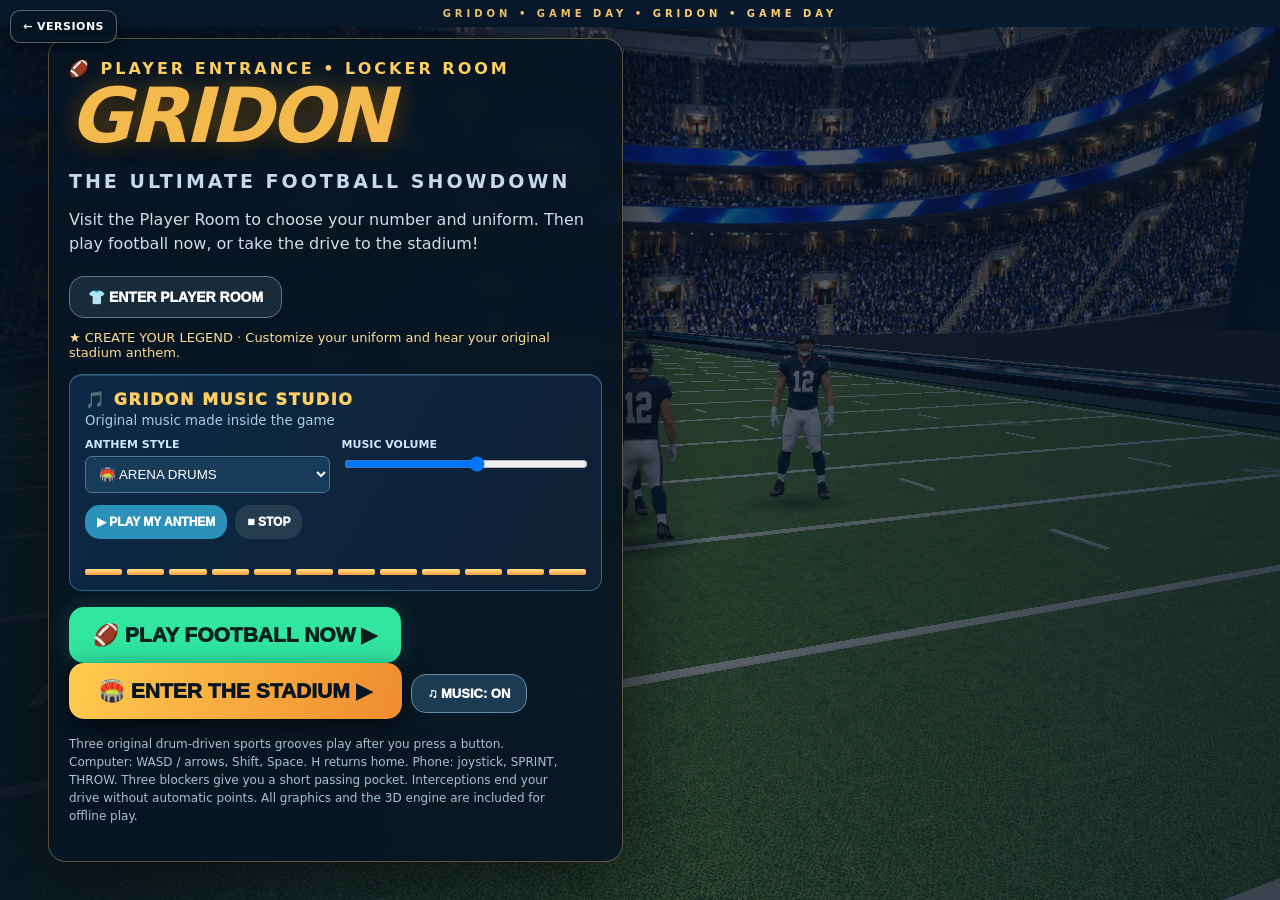
